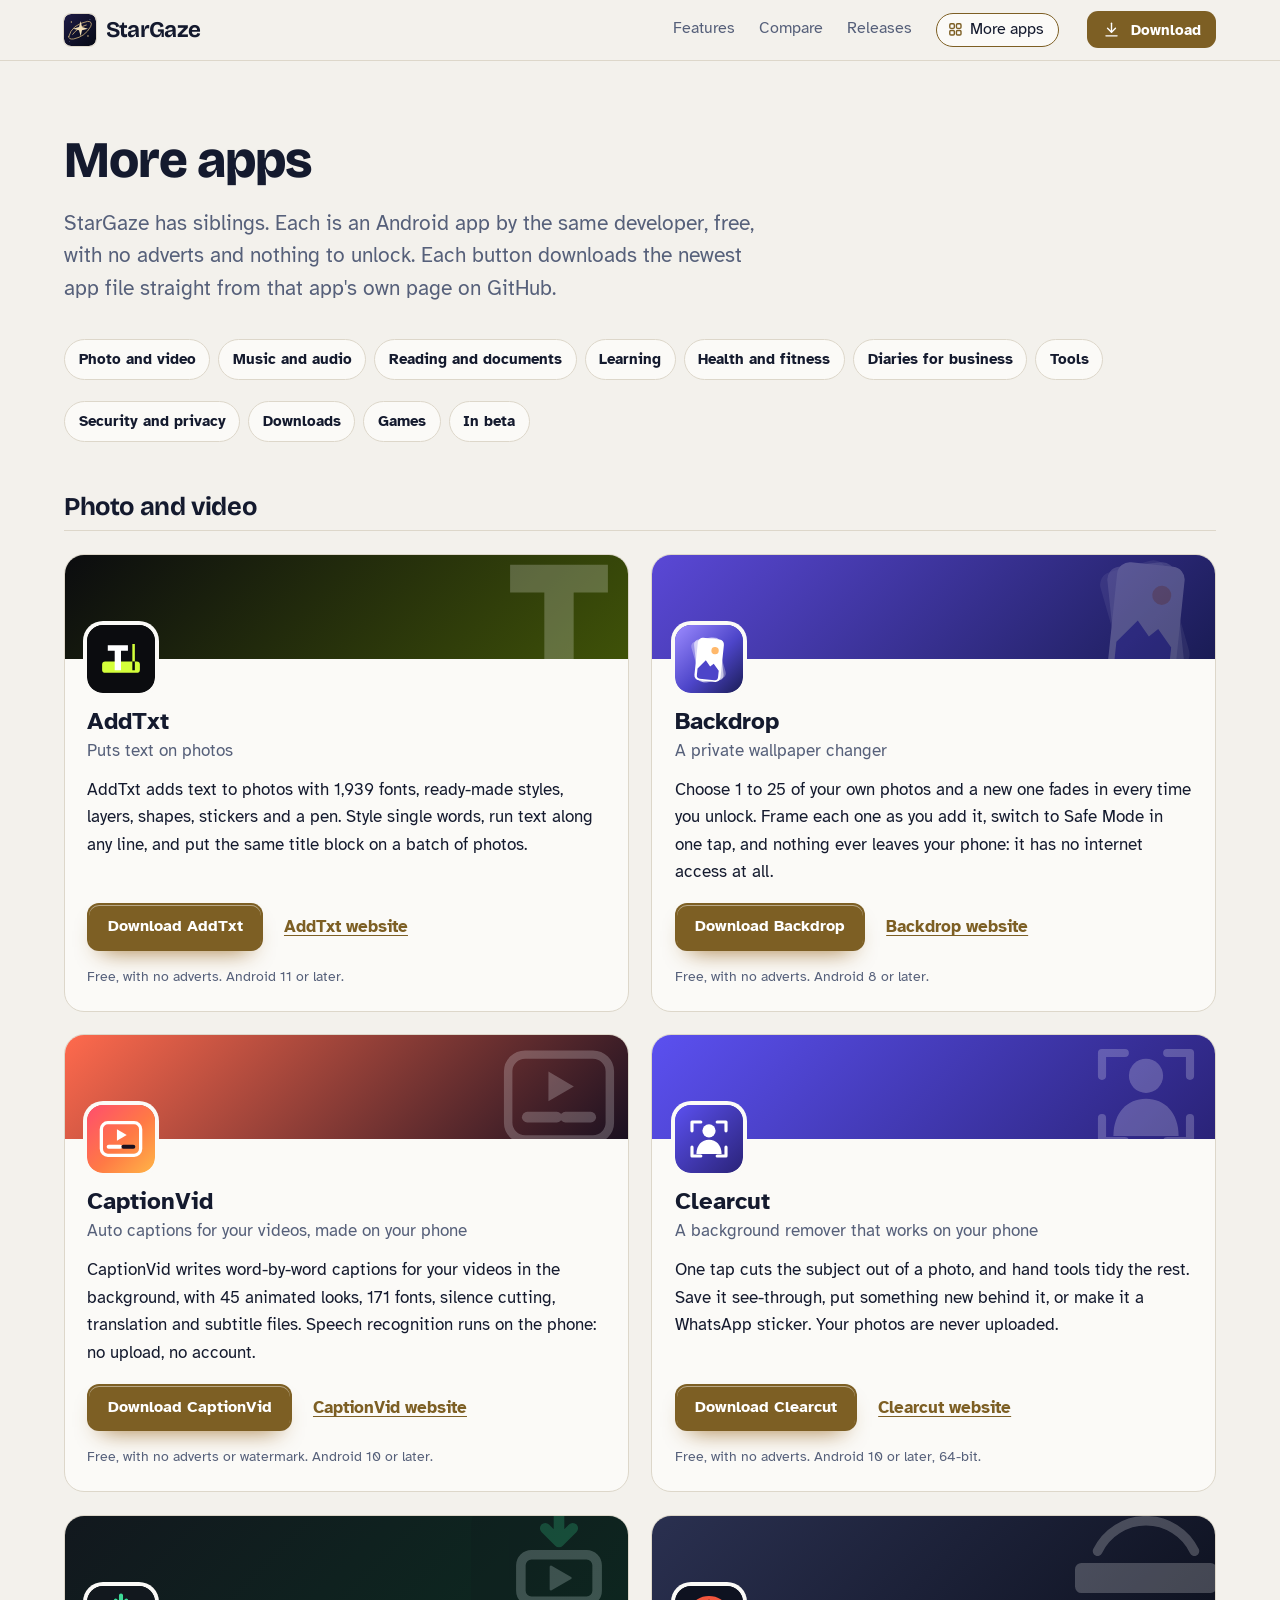
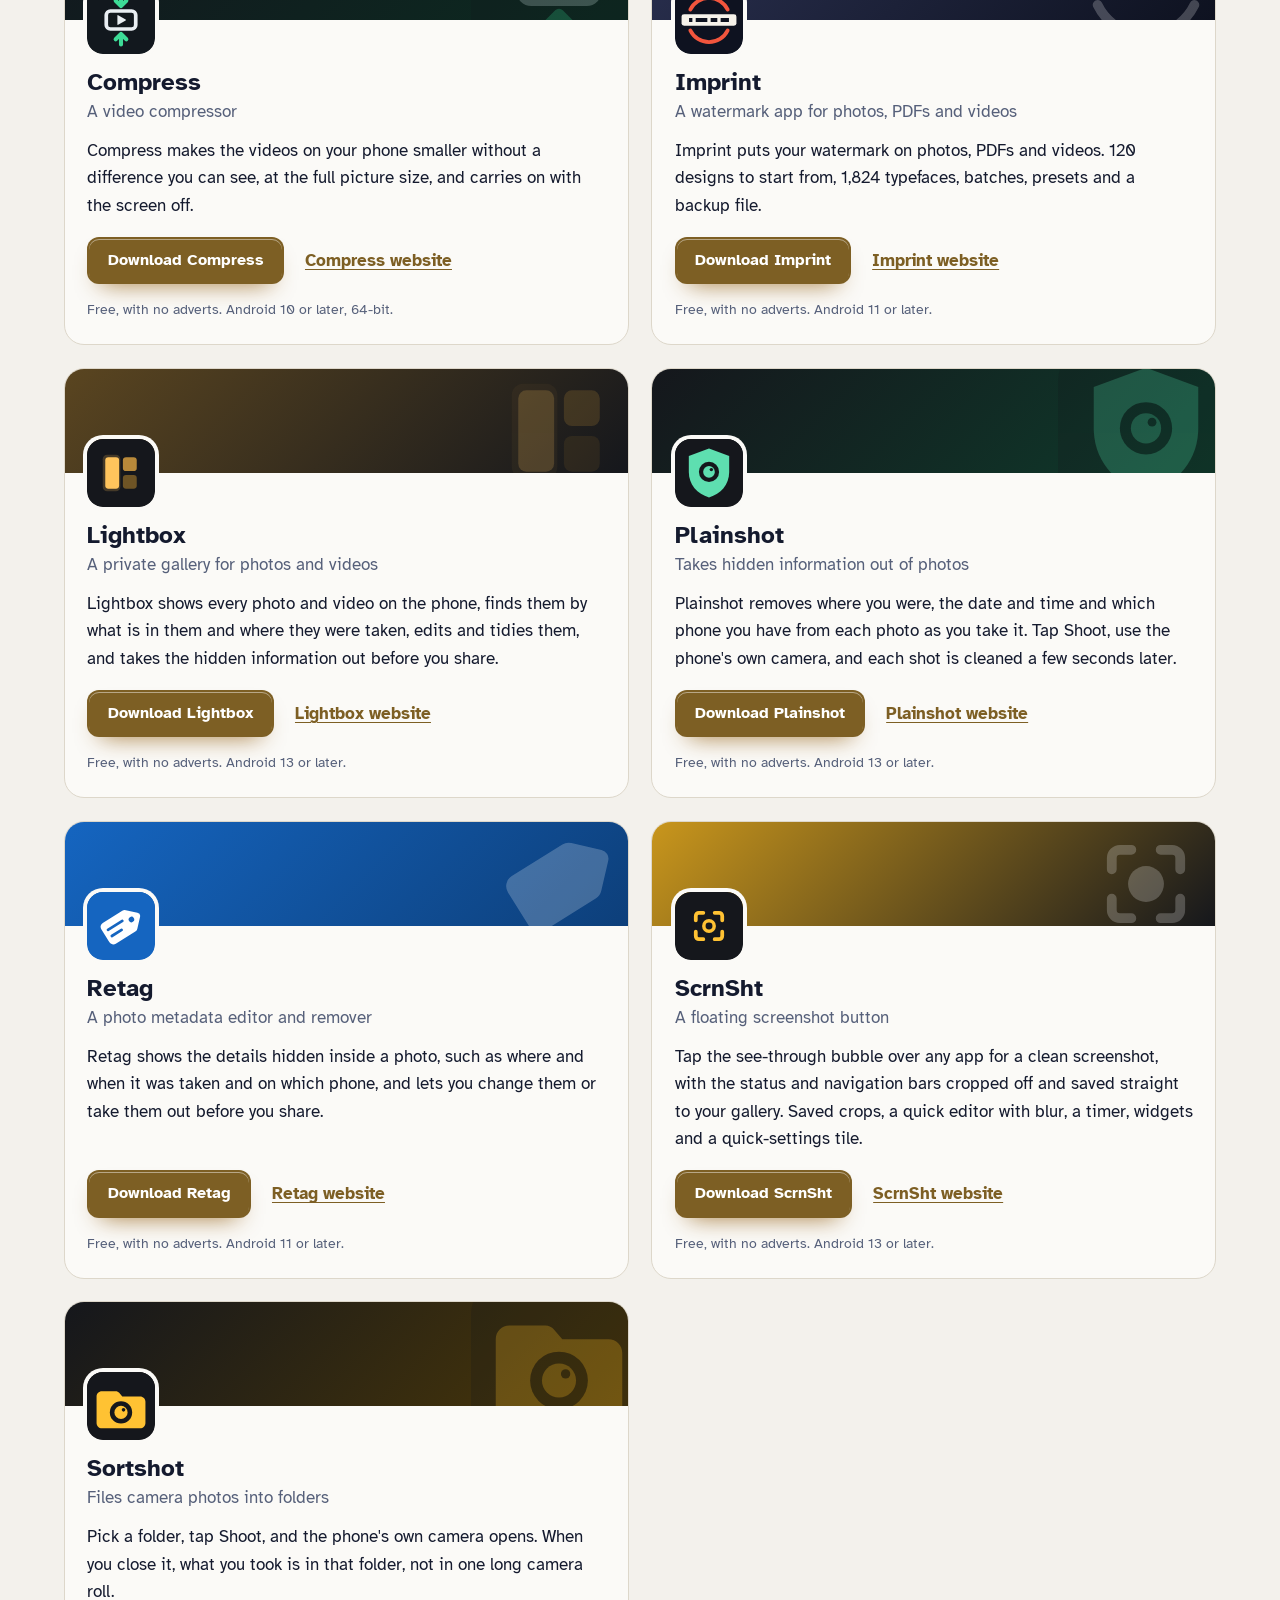
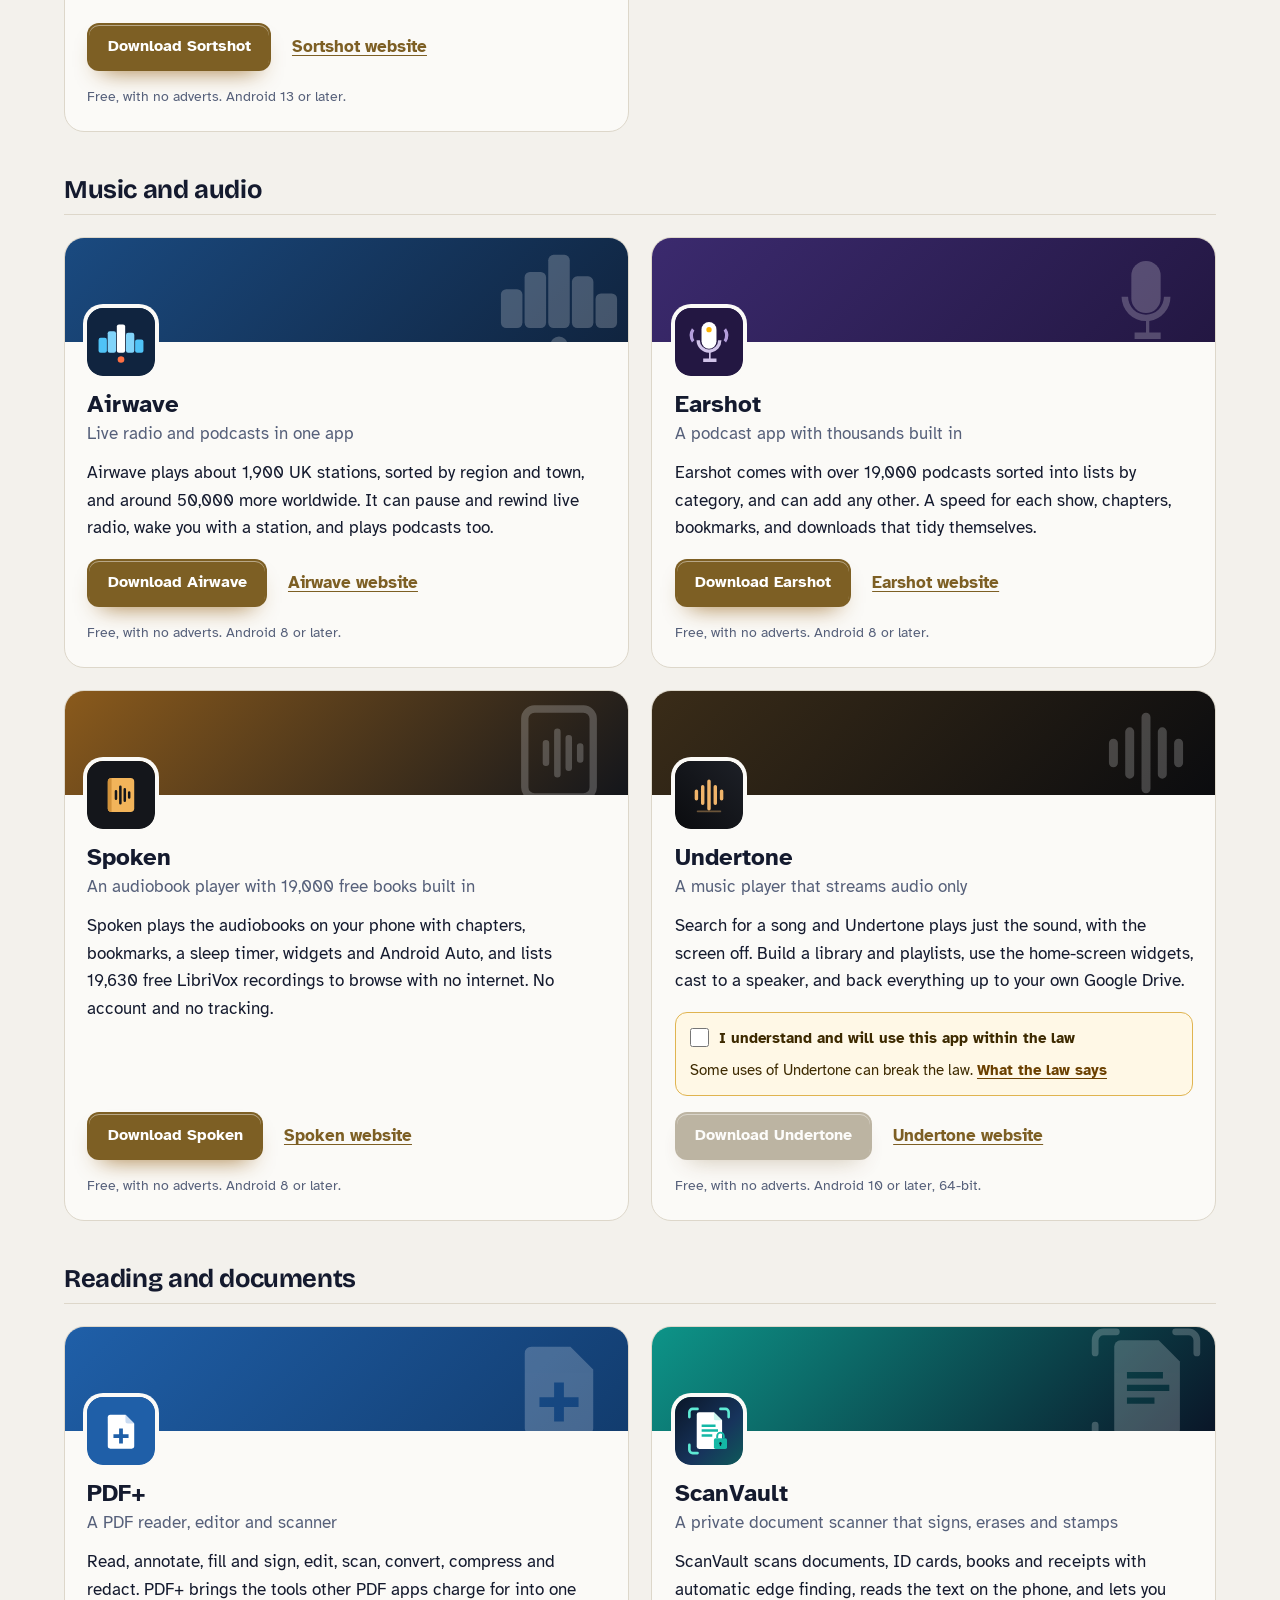
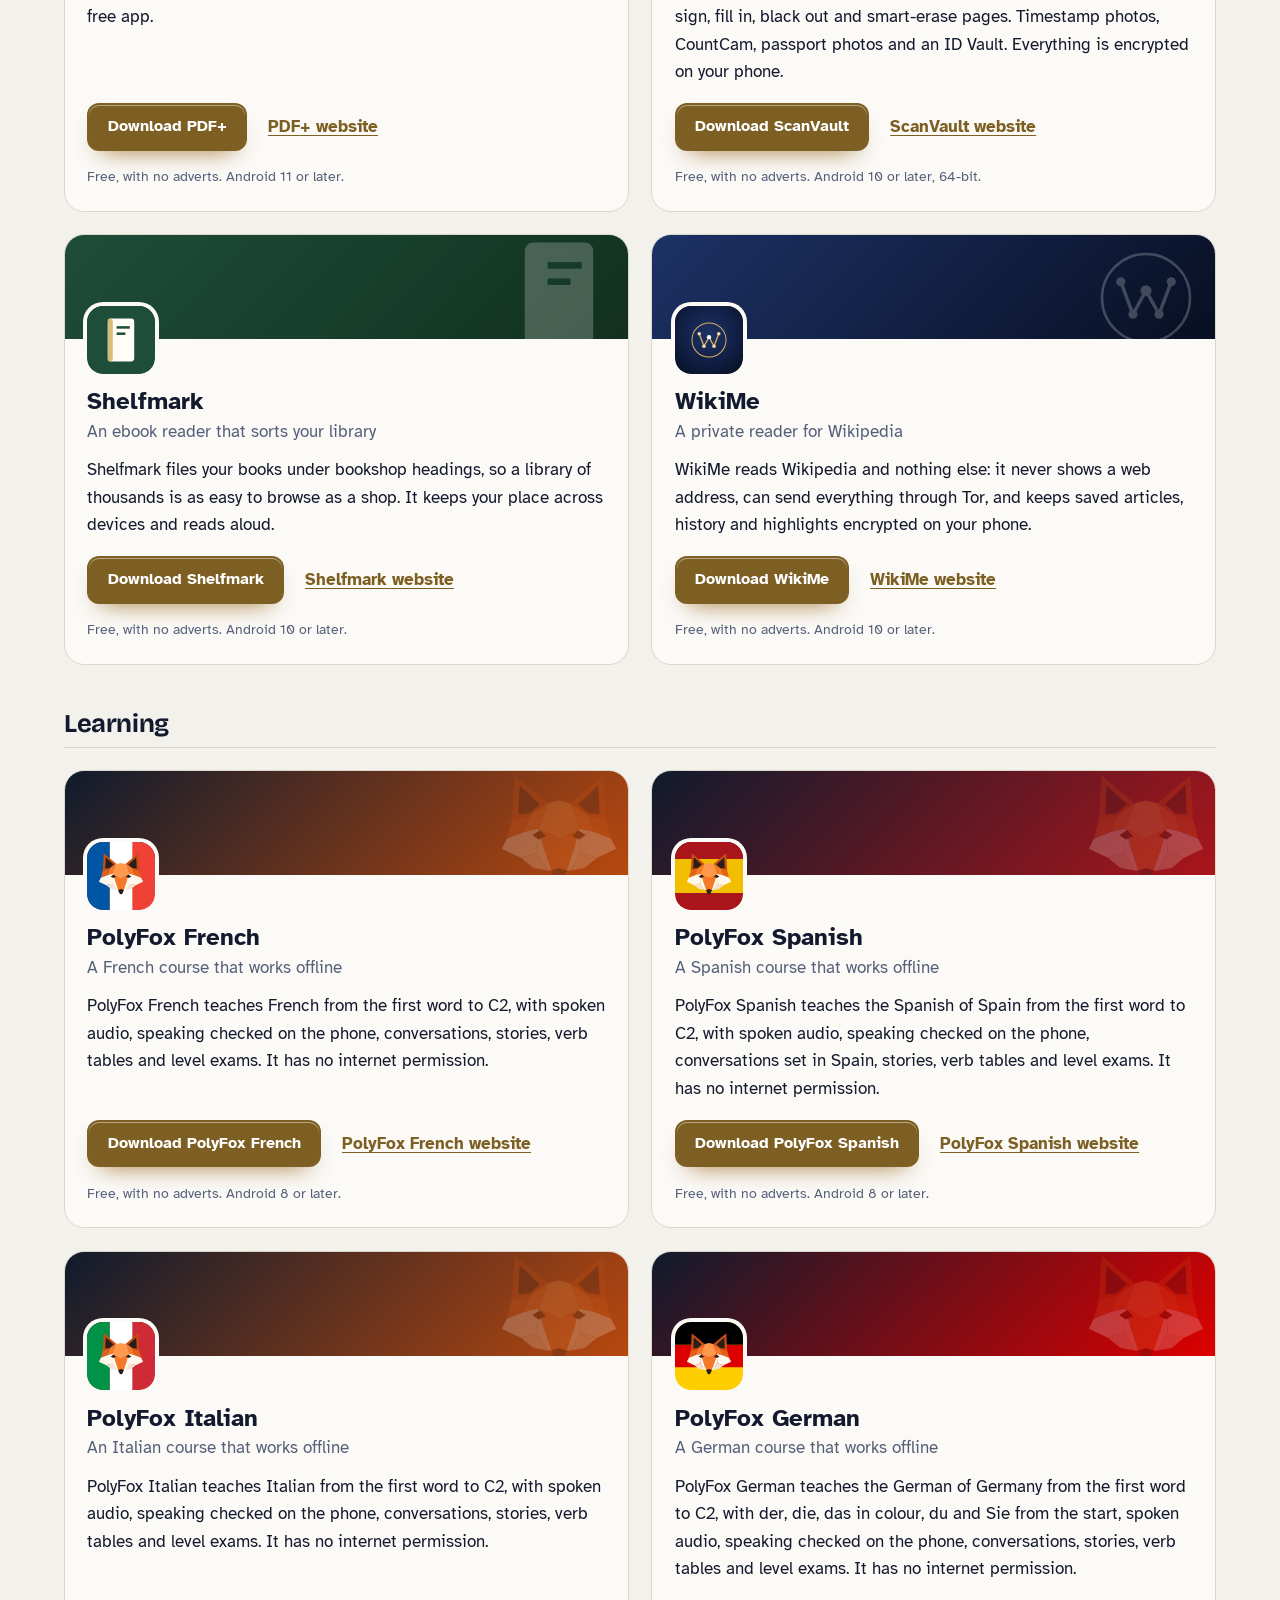
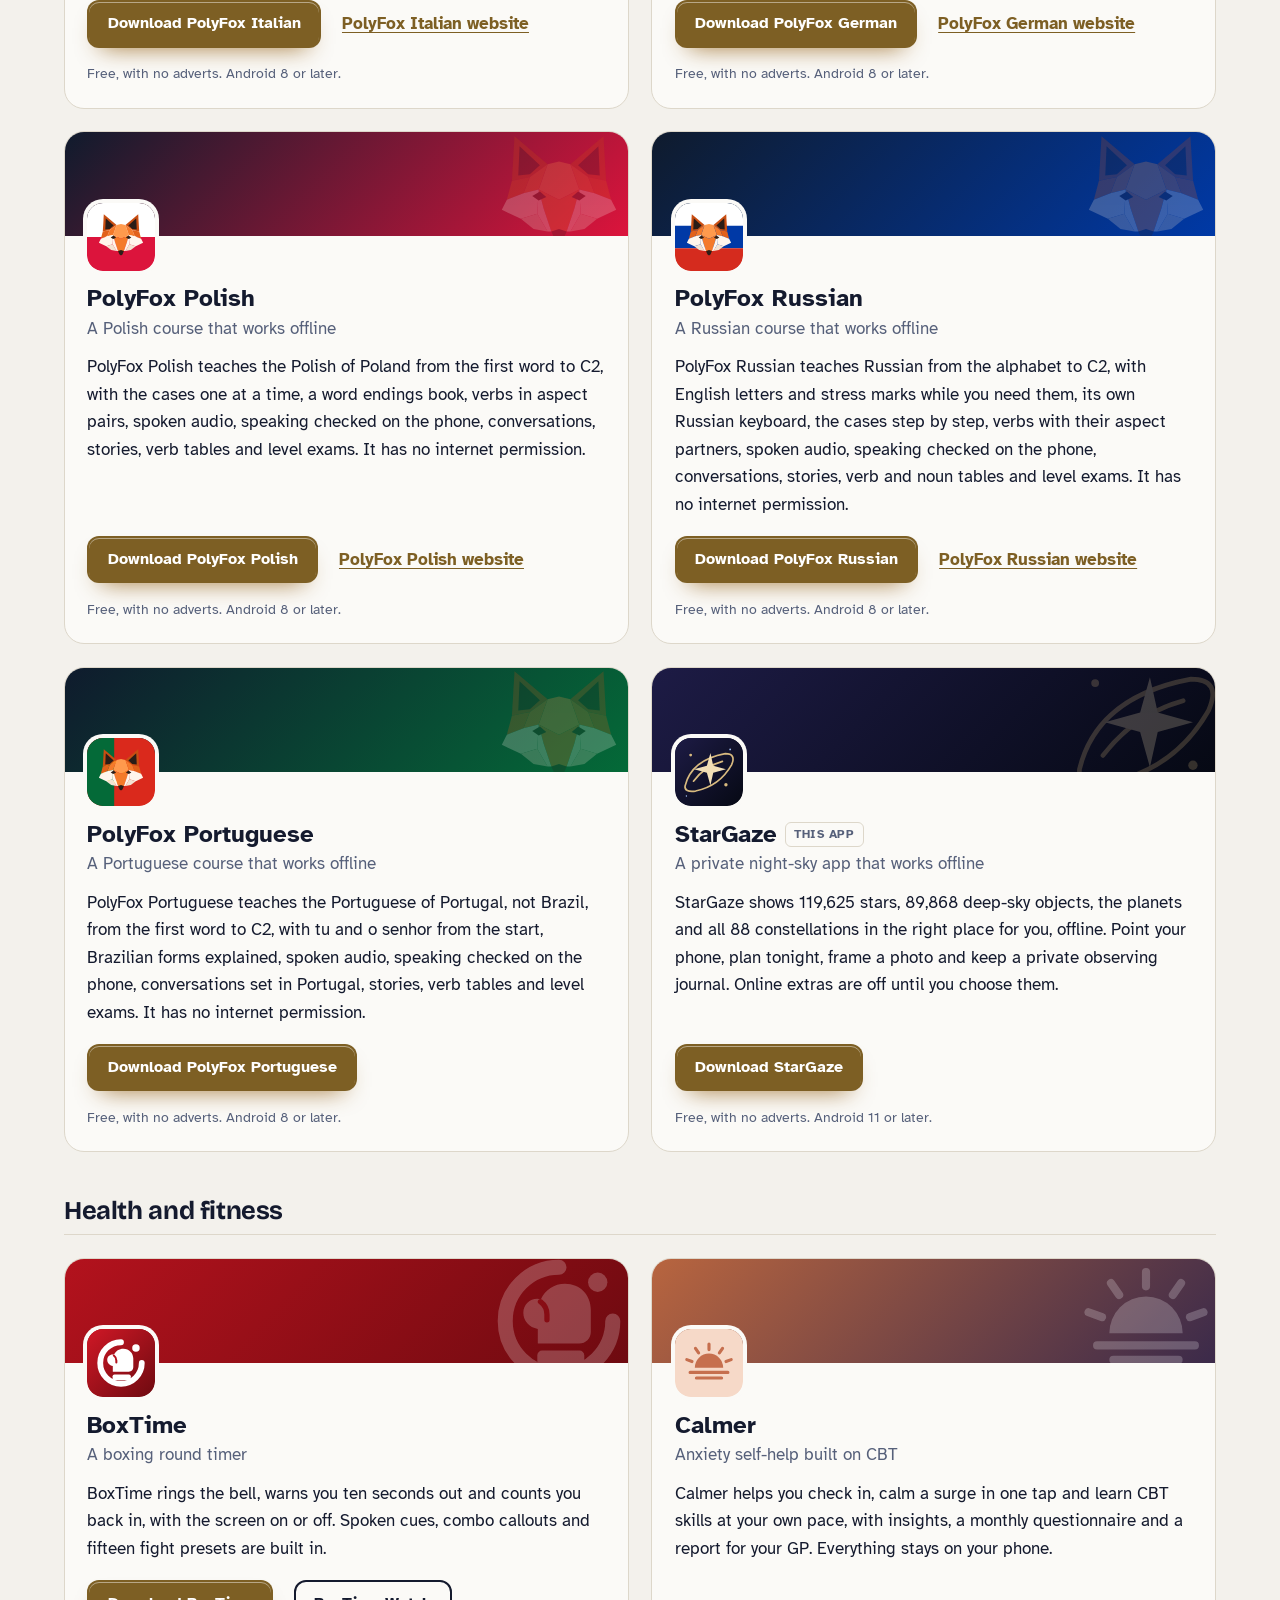
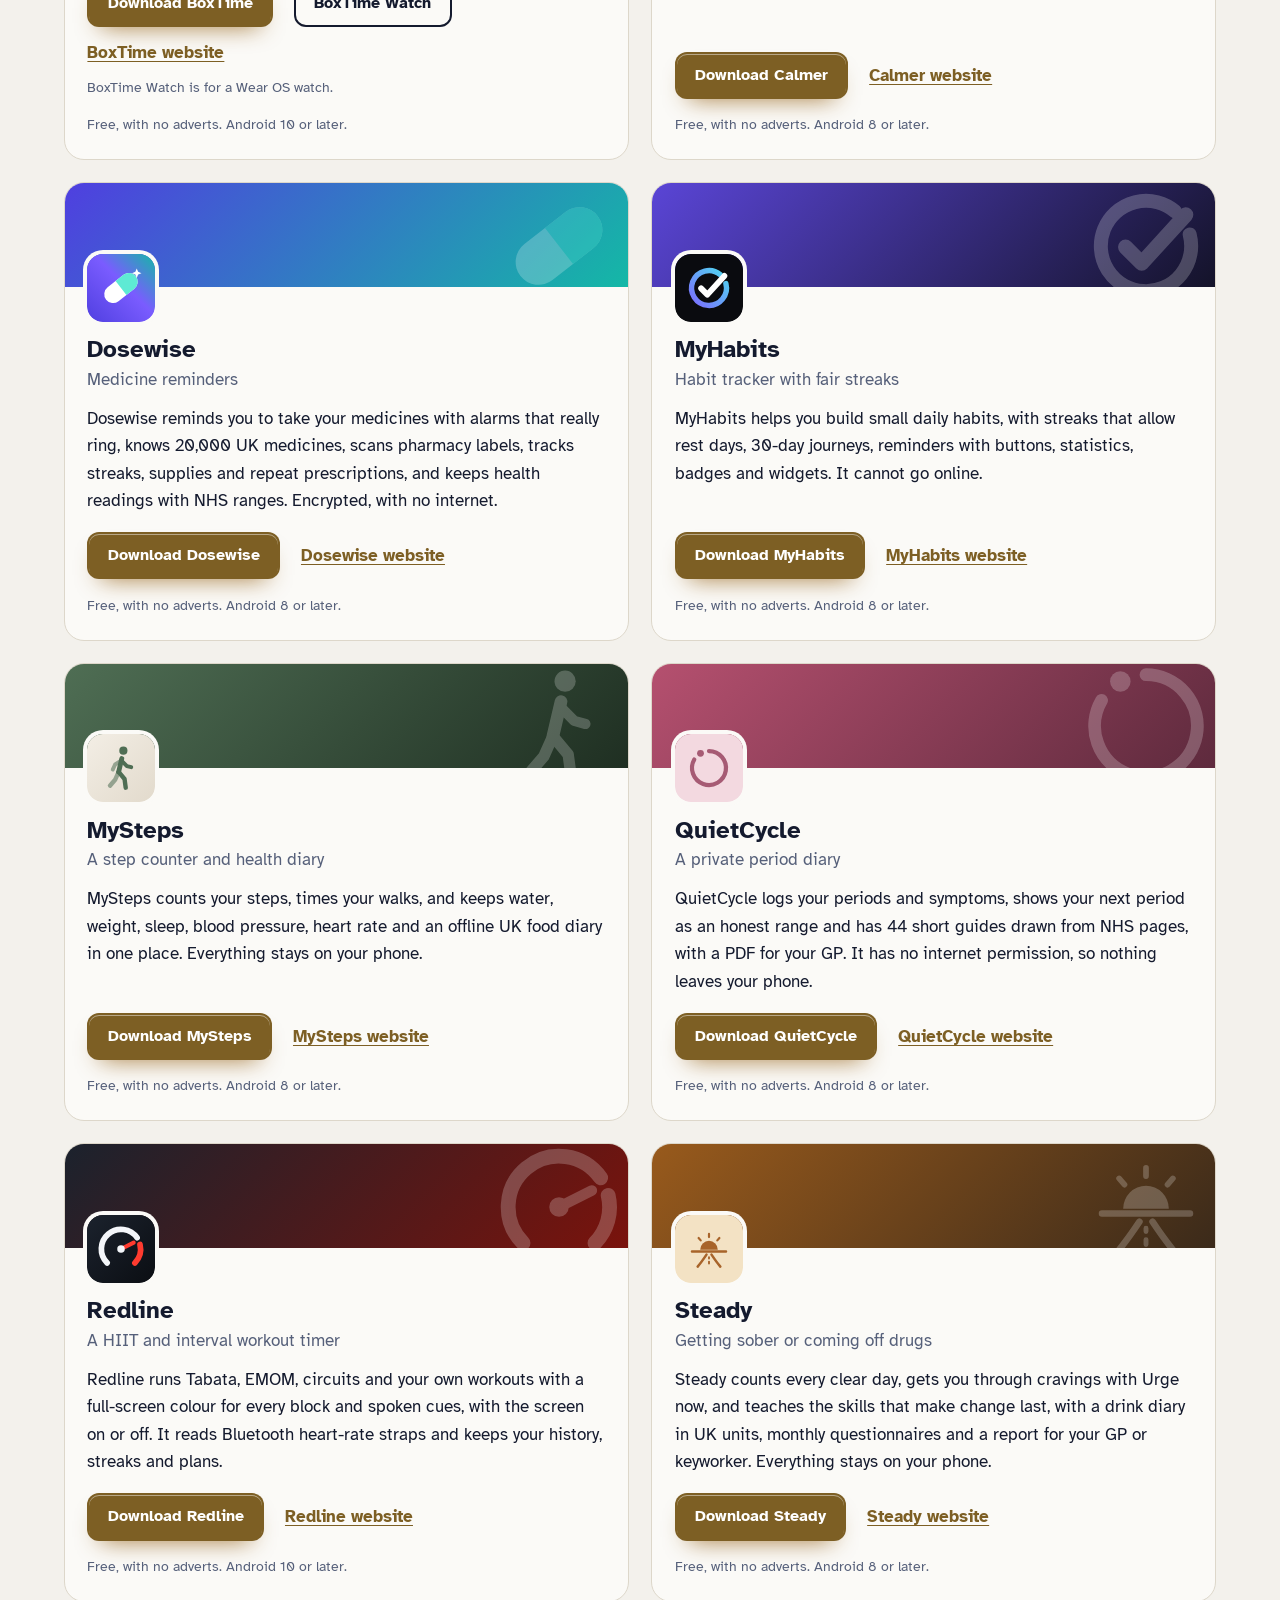
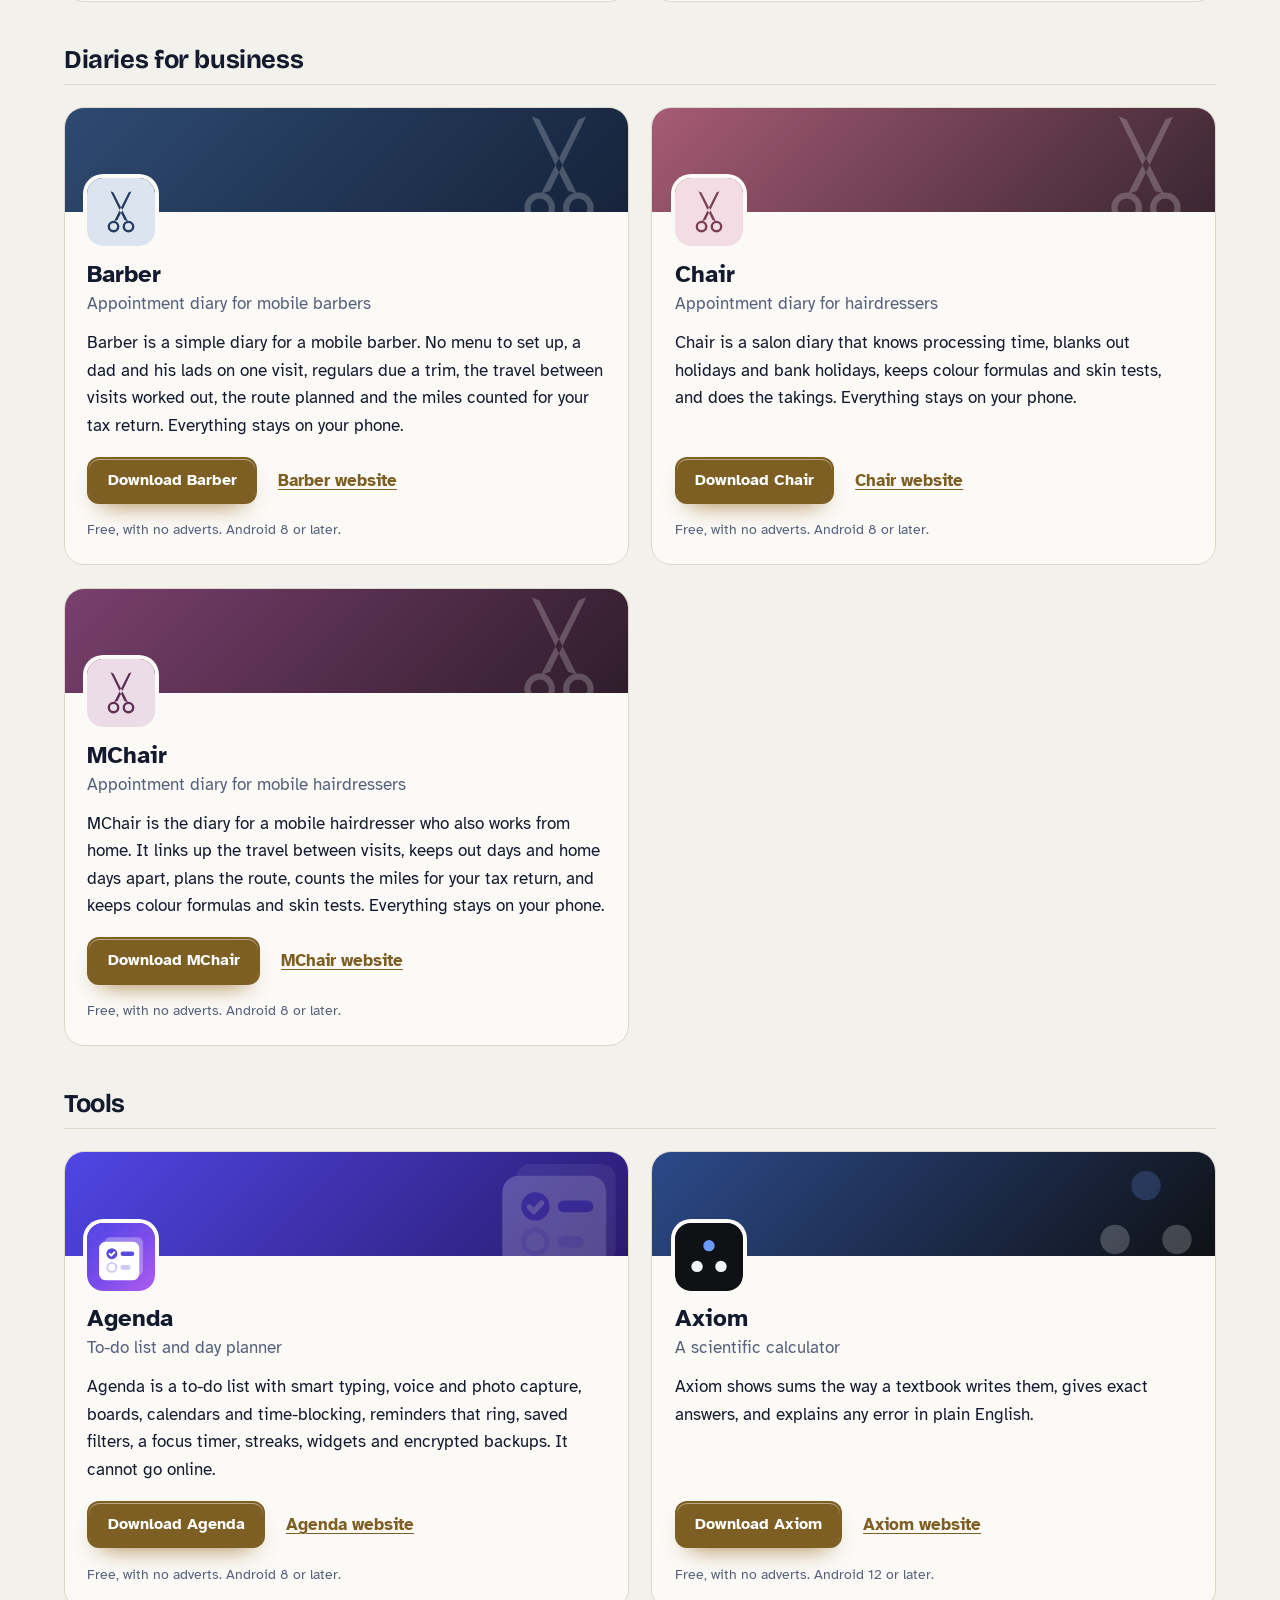
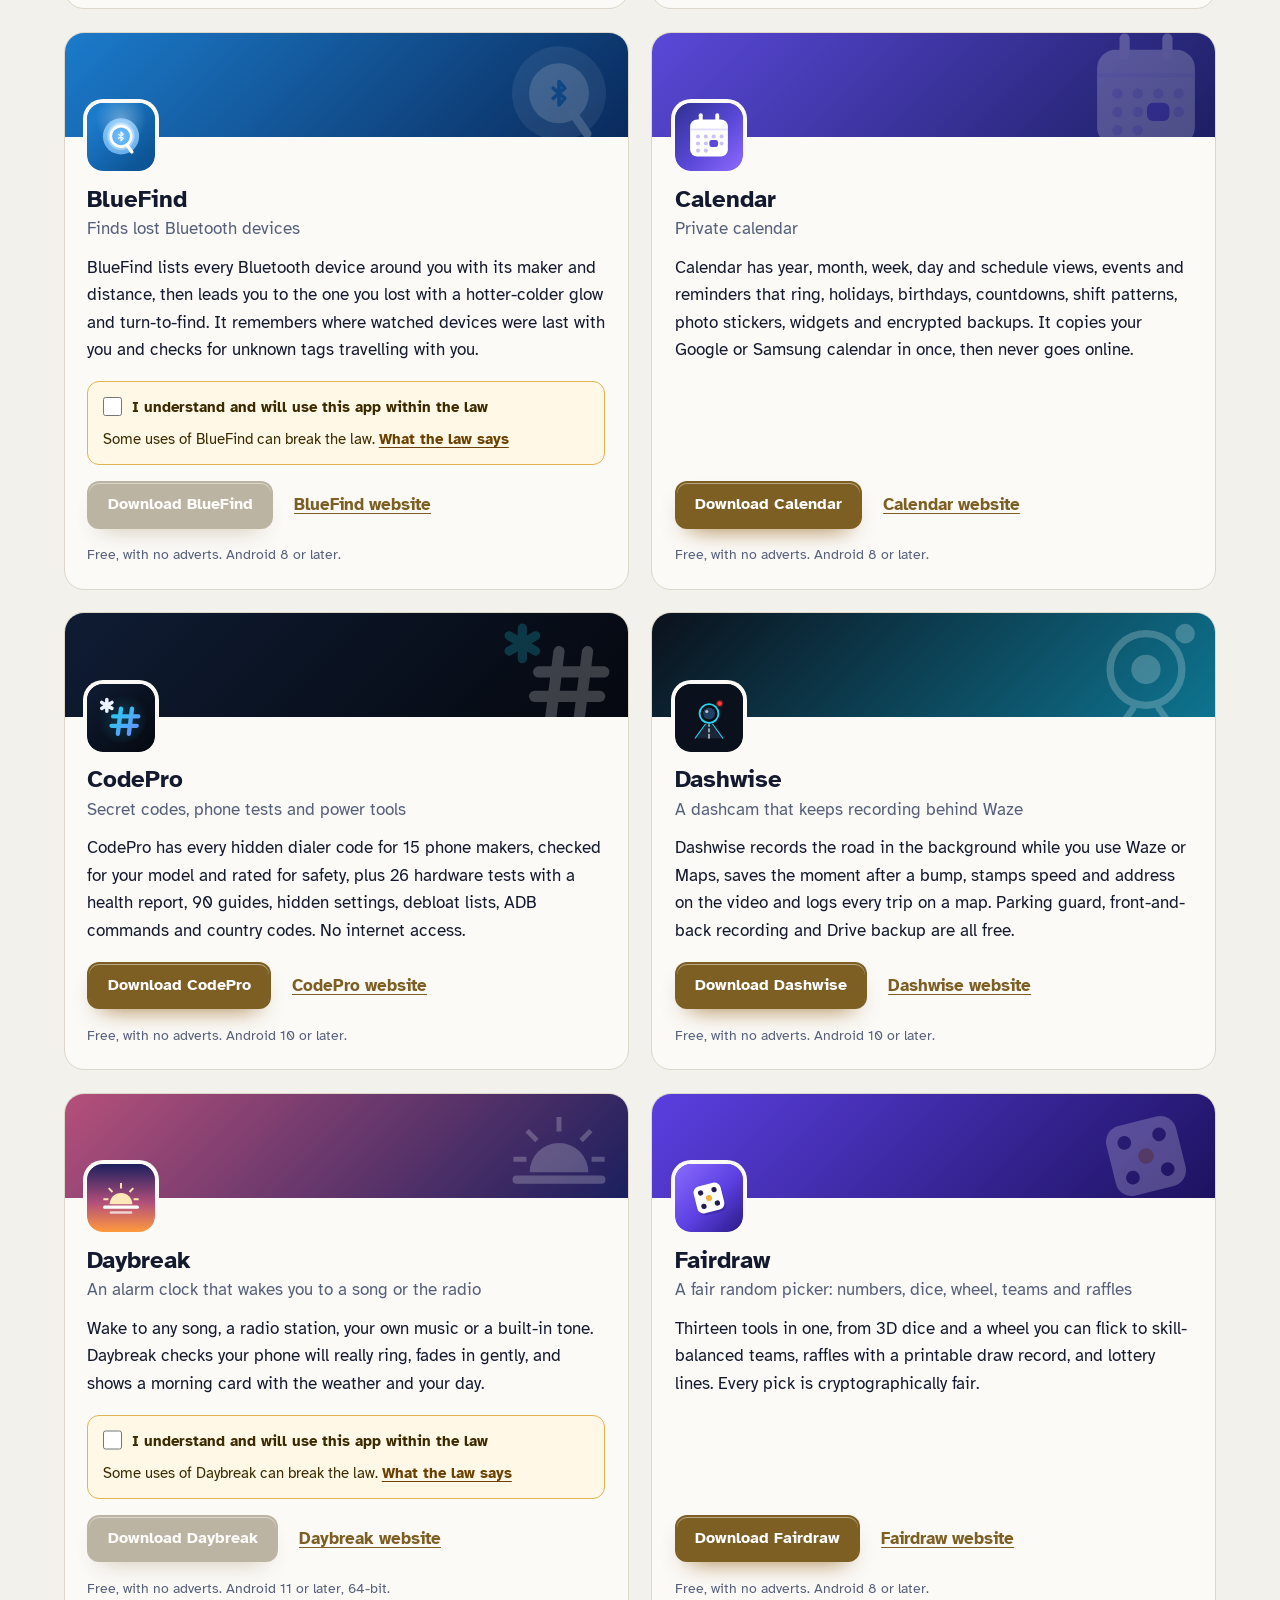
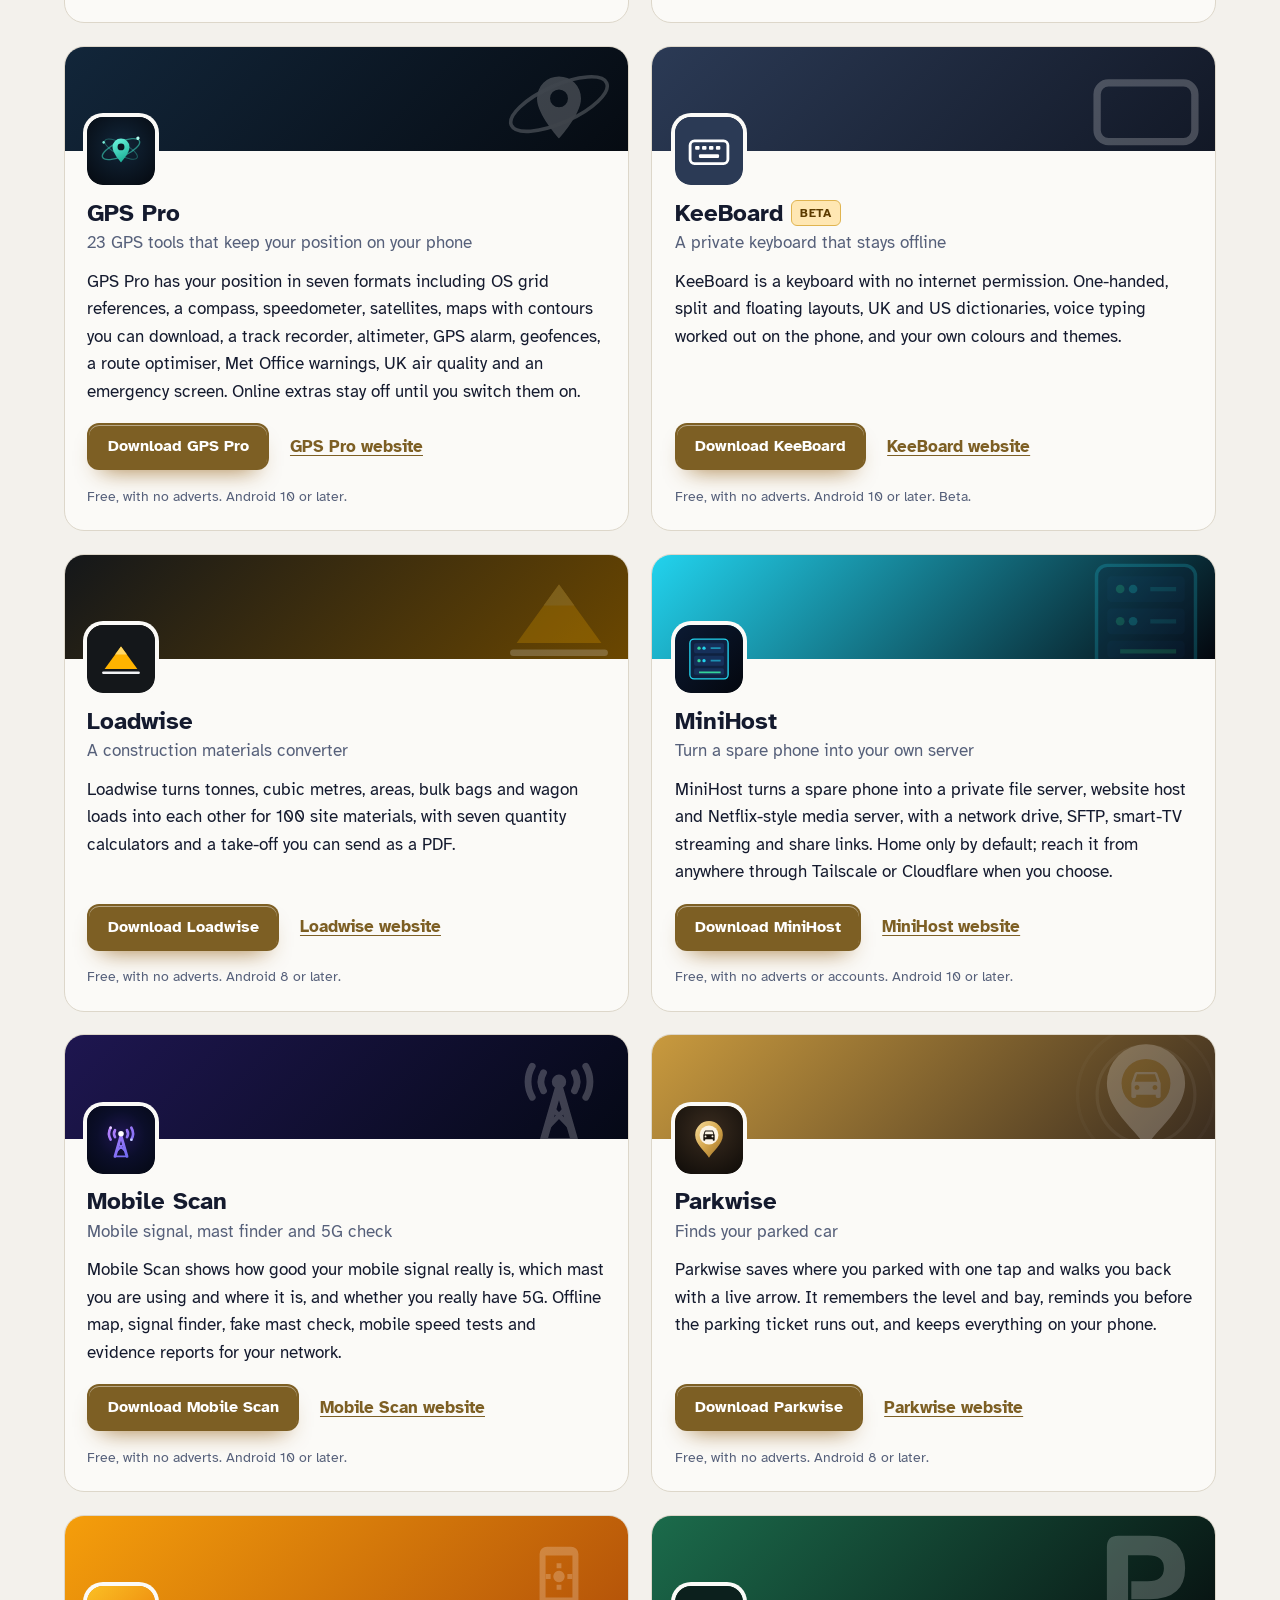
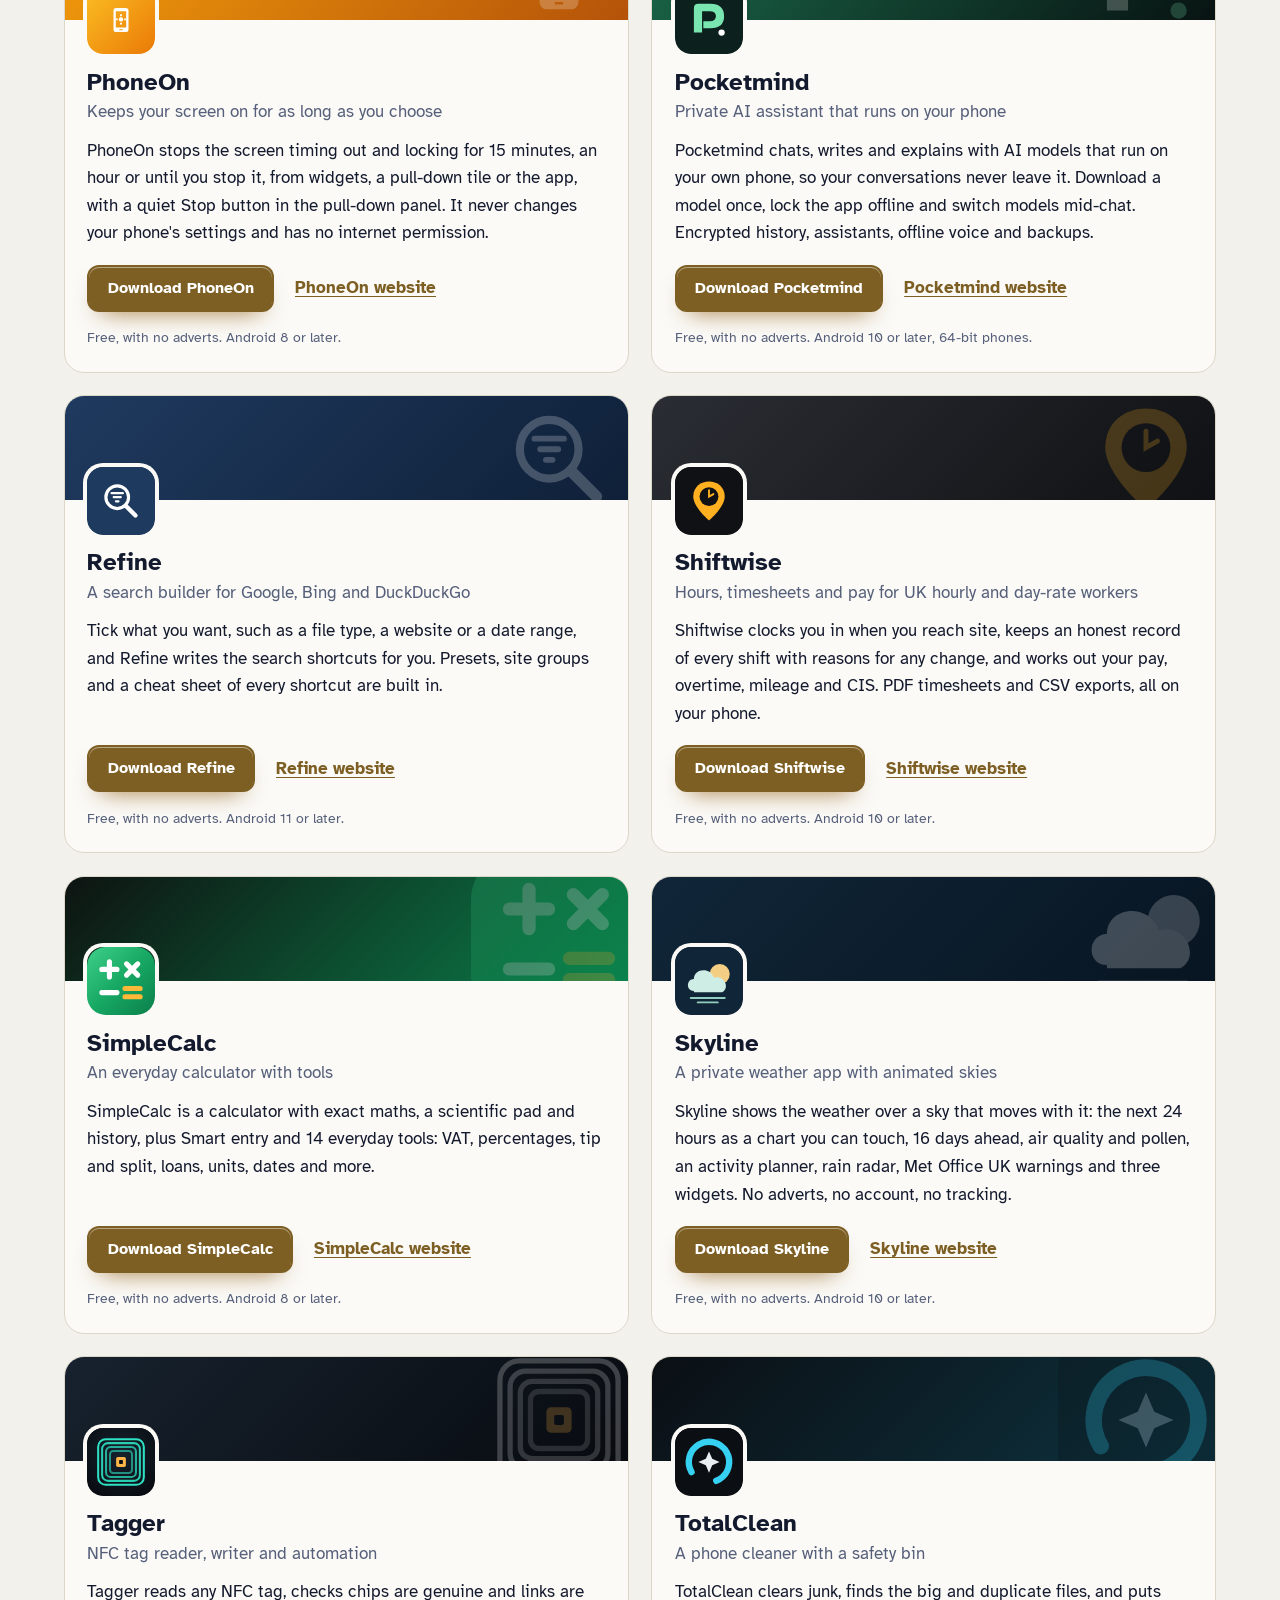
==== more-apps.html @ 4a8e694c "More apps: add MegaGen" ====
<!DOCTYPE html>
<html lang="en-GB">
<head>
<meta charset="utf-8">
<meta name="viewport" content="width=device-width, initial-scale=1">
<title>More free Android apps from the maker of StarGaze</title>
<meta name="description" content="All 92 free Android apps from the maker of StarGaze, in one list by category, each with its download and a link to its website.">
<meta name="author" content="Jonathan Jackson">
<link rel="canonical" href="https://customgpter.github.io/stargaze/more-apps.html">
<meta name="theme-color" content="#f3f1ec" media="(prefers-color-scheme: light)">
<meta name="theme-color" content="#070b17" media="(prefers-color-scheme: dark)">
<meta property="og:type" content="website">
<meta property="og:site_name" content="StarGaze">
<meta property="og:title" content="More free Android apps from the maker of StarGaze">
<meta property="og:description" content="All 92 free Android apps from the maker of StarGaze, in one list by category, each with its download and a link to its website.">
<meta property="og:url" content="https://customgpter.github.io/stargaze/more-apps.html">
<meta property="og:image" content="https://customgpter.github.io/stargaze/assets/og.png">
<meta property="og:image:width" content="1200">
<meta property="og:image:height" content="630">
<meta property="og:image:alt" content="StarGaze&#x27;s sky: Orion, Taurus and Auriga with constellation lines and names">
<meta property="og:locale" content="en_GB">
<meta name="twitter:card" content="summary_large_image">
<link rel="icon" href="./assets/favicon.svg" type="image/svg+xml">
<link rel="apple-touch-icon" href="./assets/apple-touch-icon.png">
<link rel="preload" href="./assets/fonts/bricolage-grotesque-latin.woff2" as="font" type="font/woff2" crossorigin>
<link rel="preload" href="./assets/fonts/atkinson-hyperlegible-latin-400-normal.woff2" as="font" type="font/woff2" crossorigin>
<link rel="stylesheet" href="./assets/site.css?v=1">
<link rel="stylesheet" href="./assets/house.css?v=1">
<script type="application/ld+json">{"@context":"https://schema.org","@type":"ItemList","name":"Apps from the maker of StarGaze","url":"https://customgpter.github.io/stargaze/more-apps.html","itemListElement":[{"@type":"ListItem","position":1,"name":"AddTxt","url":"https://customgpter.github.io/addtxt/"},{"@type":"ListItem","position":2,"name":"Backdrop","url":"https://customgpter.github.io/backdrop/"},{"@type":"ListItem","position":3,"name":"CaptionVid","url":"https://customgpter.github.io/captionvid/"},{"@type":"ListItem","position":4,"name":"Clearcut","url":"https://customgpter.github.io/clearcut/"},{"@type":"ListItem","position":5,"name":"Compress","url":"https://customgpter.github.io/compress/"},{"@type":"ListItem","position":6,"name":"Imprint","url":"https://customgpter.github.io/imprint/"},{"@type":"ListItem","position":7,"name":"Lightbox","url":"https://customgpter.github.io/lightbox/"},{"@type":"ListItem","position":8,"name":"Plainshot","url":"https://customgpter.github.io/plainshot/"},{"@type":"ListItem","position":9,"name":"Retag","url":"https://customgpter.github.io/retag/"},{"@type":"ListItem","position":10,"name":"ScrnSht","url":"https://customgpter.github.io/scrnsht/"},{"@type":"ListItem","position":11,"name":"Sortshot","url":"https://customgpter.github.io/sortshot/"},{"@type":"ListItem","position":12,"name":"Airwave","url":"https://customgpter.github.io/airwave/"},{"@type":"ListItem","position":13,"name":"Earshot","url":"https://customgpter.github.io/earshot/"},{"@type":"ListItem","position":14,"name":"Spoken","url":"https://customgpter.github.io/spoken/"},{"@type":"ListItem","position":15,"name":"Undertone","url":"https://customgpter.github.io/undertone/"},{"@type":"ListItem","position":16,"name":"PDF+","url":"https://customgpter.github.io/pdfplus/"},{"@type":"ListItem","position":17,"name":"ScanVault","url":"https://customgpter.github.io/scanvault/"},{"@type":"ListItem","position":18,"name":"Shelfmark","url":"https://customgpter.github.io/shelfmark/"},{"@type":"ListItem","position":19,"name":"WikiMe","url":"https://customgpter.github.io/wikime/"},{"@type":"ListItem","position":20,"name":"PolyFox French","url":"https://customgpter.github.io/polyfox/"},{"@type":"ListItem","position":21,"name":"StarGaze","url":"https://customgpter.github.io/stargaze/"},{"@type":"ListItem","position":22,"name":"BoxTime","url":"https://customgpter.github.io/boxtime/"},{"@type":"ListItem","position":23,"name":"Calmer","url":"https://customgpter.github.io/calmer/"},{"@type":"ListItem","position":24,"name":"Dosewise","url":"https://customgpter.github.io/dosewise/"},{"@type":"ListItem","position":25,"name":"MyHabits","url":"https://customgpter.github.io/myhabits/"},{"@type":"ListItem","position":26,"name":"MySteps","url":"https://customgpter.github.io/mysteps/"},{"@type":"ListItem","position":27,"name":"QuietCycle","url":"https://customgpter.github.io/quietcycle/"},{"@type":"ListItem","position":28,"name":"Redline","url":"https://customgpter.github.io/redline/"},{"@type":"ListItem","position":29,"name":"Steady","url":"https://customgpter.github.io/steady/"},{"@type":"ListItem","position":30,"name":"Barber","url":"https://customgpter.github.io/barber/"},{"@type":"ListItem","position":31,"name":"Chair","url":"https://customgpter.github.io/chair/"},{"@type":"ListItem","position":32,"name":"MChair","url":"https://customgpter.github.io/mchair/"},{"@type":"ListItem","position":33,"name":"Agenda","url":"https://customgpter.github.io/agenda/"},{"@type":"ListItem","position":34,"name":"Axiom","url":"https://customgpter.github.io/axiom/"},{"@type":"ListItem","position":35,"name":"BlueFind","url":"https://customgpter.github.io/bluefind/"},{"@type":"ListItem","position":36,"name":"Calendar","url":"https://customgpter.github.io/calendar/"},{"@type":"ListItem","position":37,"name":"CodePro","url":"https://customgpter.github.io/codepro/"},{"@type":"ListItem","position":38,"name":"Dashwise","url":"https://customgpter.github.io/dashwise/"},{"@type":"ListItem","position":39,"name":"Daybreak","url":"https://customgpter.github.io/daybreak/"},{"@type":"ListItem","position":40,"name":"Fairdraw","url":"https://customgpter.github.io/fairdraw/"},{"@type":"ListItem","position":41,"name":"GPS Pro","url":"https://customgpter.github.io/gpspro/"},{"@type":"ListItem","position":42,"name":"KeeBoard","url":"https://customgpter.github.io/keeboard/"},{"@type":"ListItem","position":43,"name":"Loadwise","url":"https://customgpter.github.io/loadwise/"},{"@type":"ListItem","position":44,"name":"MiniHost","url":"https://customgpter.github.io/minihost/"},{"@type":"ListItem","position":45,"name":"Mobile Scan","url":"https://customgpter.github.io/mobilescan/"},{"@type":"ListItem","position":46,"name":"Parkwise","url":"https://customgpter.github.io/parkwise/"},{"@type":"ListItem","position":47,"name":"Pocketmind","url":"https://customgpter.github.io/pocketmind/"},{"@type":"ListItem","position":48,"name":"Refine","url":"https://customgpter.github.io/refine/"},{"@type":"ListItem","position":49,"name":"Shiftwise","url":"https://customgpter.github.io/shiftwise/"},{"@type":"ListItem","position":50,"name":"SimpleCalc","url":"https://customgpter.github.io/simplecalc/"},{"@type":"ListItem","position":51,"name":"Skyline","url":"https://customgpter.github.io/skyline/"},{"@type":"ListItem","position":52,"name":"Tagger","url":"https://customgpter.github.io/tagger/"},{"@type":"ListItem","position":53,"name":"TotalClean","url":"https://customgpter.github.io/totalclean/"},{"@type":"ListItem","position":54,"name":"TVLink","url":"https://customgpter.github.io/tvlink/"},{"@type":"ListItem","position":55,"name":"Unbox","url":"https://customgpter.github.io/unbox/"},{"@type":"ListItem","position":56,"name":"WhatsKeep","url":"https://customgpter.github.io/whatskeep/"},{"@type":"ListItem","position":57,"name":"WiFi Scan","url":"https://customgpter.github.io/wifiscan/"},{"@type":"ListItem","position":58,"name":"Auditly","url":"https://customgpter.github.io/auditly/"},{"@type":"ListItem","position":59,"name":"Backchannel","url":"https://customgpter.github.io/backchannel/"},{"@type":"ListItem","position":60,"name":"ENotes","url":"https://customgpter.github.io/enotes/"},{"@type":"ListItem","position":61,"name":"FindMe","url":"https://customgpter.github.io/findme/"},{"@type":"ListItem","position":62,"name":"iLock","url":"https://customgpter.github.io/ilock/"},{"@type":"ListItem","position":63,"name":"ImSafe","url":"https://customgpter.github.io/imsafe/"},{"@type":"ListItem","position":64,"name":"IShred","url":"https://customgpter.github.io/ishred/"},{"@type":"ListItem","position":65,"name":"LockBox","url":"https://customgpter.github.io/lockbox/"},{"@type":"ListItem","position":66,"name":"PassVault","url":"https://customgpter.github.io/passvault/"},{"@type":"ListItem","position":67,"name":"SpyFind","url":"https://customgpter.github.io/spyfind/"},{"@type":"ListItem","position":68,"name":"TextWipe","url":"https://customgpter.github.io/textwipe/"},{"@type":"ListItem","position":69,"name":"Tracewire","url":"https://customgpter.github.io/tracewire/"},{"@type":"ListItem","position":70,"name":"Vigil","url":"https://customgpter.github.io/vigil/"},{"@type":"ListItem","position":71,"name":"Grab","url":"https://customgpter.github.io/grab/"},{"@type":"ListItem","position":72,"name":"Swarm","url":"https://customgpter.github.io/swarm/"},{"@type":"ListItem","position":73,"name":"Plane Games","url":"https://customgpter.github.io/plane-games/"},{"@type":"ListItem","position":74,"name":"Ninefold","url":"https://customgpter.github.io/ninefold/"},{"@type":"ListItem","position":75,"name":"Cubewise","url":"https://customgpter.github.io/cubewise/"},{"@type":"ListItem","position":76,"name":"Tilewise","url":"https://customgpter.github.io/tilewise/"},{"@type":"ListItem","position":77,"name":"Letterwise","url":"https://customgpter.github.io/letterwise/"},{"@type":"ListItem","position":78,"name":"Kingside","url":"https://customgpter.github.io/kingside/"},{"@type":"ListItem","position":79,"name":"Deckhand","url":"https://customgpter.github.io/deckhand/"},{"@type":"ListItem","position":80,"name":"SNESForge","url":"https://customgpter.github.io/snesforge/"},{"@type":"ListItem","position":81,"name":"Fame Boy","url":"https://customgpter.github.io/fameboy/"},{"@type":"ListItem","position":82,"name":"PSPPro","url":"https://customgpter.github.io/psppro/"},{"@type":"ListItem","position":83,"name":"MegaGen","url":"https://customgpter.github.io/megagen/"},{"@type":"ListItem","position":84,"name":"QVR","url":"https://customgpter.github.io/qvr/"},{"@type":"ListItem","position":85,"name":"QVR Watch","url":"https://customgpter.github.io/qvr-watch/"},{"@type":"ListItem","position":86,"name":"QVRLite","url":"https://customgpter.github.io/qvrlite/"},{"@type":"ListItem","position":87,"name":"Onionz","url":"https://customgpter.github.io/onionz/"},{"@type":"ListItem","position":88,"name":"OnionzWeb","url":"https://customgpter.github.io/onionzweb/"},{"@type":"ListItem","position":89,"name":"PolyFox German","url":"https://customgpter.github.io/polyfox-german/"},{"@type":"ListItem","position":90,"name":"PolyFox Polish","url":"https://customgpter.github.io/polyfox-polish/"},{"@type":"ListItem","position":91,"name":"PolyFox Russian","url":"https://customgpter.github.io/polyfox-russian/"}]}</script>
<link rel="stylesheet" href="./assets/apps-list.css?v=1">
<script src="./assets/apps-list.js?v=1" defer></script>
</head>
<body>
<a class="skip" href="#main">Skip to content</a>
<header class="masthead">
<div class="wrap">
<a class="brand" href="./" aria-label="StarGaze home"><svg viewBox="0 0 108 108" aria-hidden="true"><defs><linearGradient id="sgbg" x1="0" y1="0" x2="1" y2="1"><stop offset="0" stop-color="#1d1b45"/><stop offset="1" stop-color="#060914"/></linearGradient></defs><rect width="108" height="108" rx="24" fill="url(#sgbg)"/><g transform="translate(54 54) scale(1.12) translate(-54 -54)"><path d="M20 74Q29 37 77 28Q93 28 86 44Q69 74 35 81Q19 83 20 74M32 67Q48 46 73 39" stroke="#d8ba7f" stroke-width="2.4" fill="none" stroke-linecap="round"/><path d="m56 27 4 18 18 5-18 5-4 18-5-18-18-5 18-5Z" fill="#f2dfb6"/><circle cx="78" cy="72" r="2.4" fill="#d8ba7f"/><circle cx="28" cy="30" r="2" fill="#d8ba7f"/><circle cx="84" cy="22" r="1.2" fill="#a9c4f9"/><circle cx="22" cy="88" r="1" fill="#a9c4f9"/></g></svg><span>StarGaze</span></a>
<nav aria-label="Main"><ul><li><a href="./#features">Features</a></li><li><a href="./compare.html">Compare</a></li><li><a href="./releases.html">Releases</a></li><li><a class="more-apps" href="./more-apps.html" aria-current="page"><svg class="ico" viewBox="0 0 24 24" aria-hidden="true"><rect x="4" y="4" width="6.5" height="6.5" rx="1.6"/><rect x="13.5" y="4" width="6.5" height="6.5" rx="1.6"/><rect x="4" y="13.5" width="6.5" height="6.5" rx="1.6"/><rect x="13.5" y="13.5" width="6.5" height="6.5" rx="1.6"/></svg>More apps</a></li></ul></nav>
<a class="button small" href="https://github.com/CustomGPTer/stargaze/releases/latest/download/StarGaze.apk"><svg class="ico" viewBox="0 0 24 24" aria-hidden="true"><path d="M12 4v11"/><path d="M7 10.5l5 5 5-5"/><path d="M5 20h14"/></svg>Download</a>
</div>
</header>
<main id="main" class="doc">
<div class="wrap">
<div class="measure">
<h1>More apps</h1>
<p class="lede">StarGaze has siblings. Each is an Android app by the same developer, free, with no adverts and nothing to unlock. Each button downloads the newest app file straight from that app's own page on GitHub.</p>
</div>
<!-- apps:start -->
<nav class="mapps-jump" aria-label="App groups"><ul><li><a href="#apps-photo">Photo and video</a></li><li><a href="#apps-audio">Music and audio</a></li><li><a href="#apps-reading">Reading and documents</a></li><li><a href="#apps-learning">Learning</a></li><li><a href="#apps-health">Health and fitness</a></li><li><a href="#apps-diaries">Diaries for business</a></li><li><a href="#apps-tools">Tools</a></li><li><a href="#apps-security">Security and privacy</a></li><li><a href="#apps-downloads">Downloads</a></li><li><a href="#apps-games">Games</a></li><li><a href="#apps-testing">In beta</a></li></ul></nav>
<div class="mapps-group" role="group" aria-labelledby="apps-photo"><h2 class="mapps-cat" id="apps-photo">Photo and video</h2>
<ul class="mapps"><li class="mapp" style="--b:#0b0c0f;--b2:#3f5208"><div class="mapp-cover" aria-hidden="true"><svg viewBox="0 0 108 108"><path fill="#fff" d="M24 22h60v17H63v49H45V39H24z"/></svg></div><div class="mapp-body"><svg class="mapp-icon" viewBox="0 0 108 108" aria-hidden="true"><rect width="108" height="108" rx="24" fill="#0b0c0f"/><path fill="#d4ff3a" d="M29 58h50a5 5 0 0 1 5 5v8a5 5 0 0 1-5 5H29a5 5 0 0 1-5-5v-8a5 5 0 0 1 5-5z"/><path fill="#fff" d="M33 32h32v9H54v31H44V41H33z"/><path fill="#d4ff3a" d="M72 30h4v28h-4z"/><path fill="#0b0c0f" d="M72 58h4v14h-4z"/></svg><h3>AddTxt</h3><p class="mapp-kind">Puts text on photos</p><p class="mapp-say">AddTxt adds text to photos with 1,939 fonts, ready-made styles, layers, shapes, stickers and a pen. Style single words, run text along any line, and put the same title block on a batch of photos.</p><p class="mapp-go"><a class="button" href="https://github.com/CustomGPTer/addtxt/releases/latest/download/AddTxt.apk">Download AddTxt</a><a class="mapp-site" href="https://customgpter.github.io/addtxt/">AddTxt website</a></p><p class="mapp-needs">Free, with no adverts. Android 11 or later.</p></div></li>
<li class="mapp" style="--b:#5a48d6;--b2:#1a1c55"><div class="mapp-cover" aria-hidden="true"><svg viewBox="0 0 108 108"><g transform="translate(54 58) scale(1.3) translate(-54 -58)"><rect x="38" y="30" width="32" height="52" rx="6" fill="#fff" fill-opacity=".3" transform="rotate(-16 54 58)"/><rect x="38" y="30" width="32" height="52" rx="6" fill="#fff" fill-opacity=".6" transform="rotate(-6 54 58)"/><g transform="rotate(6 54 58)"><rect x="38" y="30" width="32" height="52" rx="6" fill="#fff"/><path d="M41 68l9-11 6 7 4-4 7 8v8a4 4 0 0 1-4 4H45a4 4 0 0 1-4-4z" fill="#4d45c9"/><circle cx="60" cy="44" r="4.5" fill="#FFB86B"/></g></g></svg></div><div class="mapp-body"><svg class="mapp-icon" viewBox="0 0 108 108" aria-hidden="true"><defs><linearGradient id="i-backdrop-mapp-cc" x1="0" y1="0" x2="1" y2="1"><stop offset="0" stop-color="#9c8bff"/><stop offset=".55" stop-color="#4d45c9"/><stop offset="1" stop-color="#1a1c55"/></linearGradient></defs><rect width="108" height="108" rx="24" fill="url(#i-backdrop-mapp-cc)"/><g transform="translate(54 58) scale(1.3) translate(-54 -58)"><rect x="38" y="30" width="32" height="52" rx="6" fill="#fff" fill-opacity=".3" transform="rotate(-16 54 58)"/><rect x="38" y="30" width="32" height="52" rx="6" fill="#fff" fill-opacity=".6" transform="rotate(-6 54 58)"/><g transform="rotate(6 54 58)"><rect x="38" y="30" width="32" height="52" rx="6" fill="#fff"/><path d="M41 68l9-11 6 7 4-4 7 8v8a4 4 0 0 1-4 4H45a4 4 0 0 1-4-4z" fill="#4d45c9"/><circle cx="60" cy="44" r="4.5" fill="#FFB86B"/></g></g></svg><h3>Backdrop</h3><p class="mapp-kind">A private wallpaper changer</p><p class="mapp-say">Choose 1 to 25 of your own photos and a new one fades in every time you unlock. Frame each one as you add it, switch to Safe Mode in one tap, and nothing ever leaves your phone: it has no internet access at all.</p><p class="mapp-go"><a class="button" href="https://github.com/CustomGPTer/backdrop/releases/latest/download/Backdrop.apk">Download Backdrop</a><a class="mapp-site" href="https://customgpter.github.io/backdrop/">Backdrop website</a></p><p class="mapp-needs">Free, with no adverts. Android 8 or later.</p></div></li>
<li class="mapp" style="--b:#ff6a4d;--b2:#1a1020"><div class="mapp-cover" aria-hidden="true"><svg viewBox="0 0 108 108"><g transform="translate(54 54) scale(1.3) translate(-54 -54)"><path d="M38,34 h32 a8,8 0 0 1 8,8 v24 a8,8 0 0 1 -8,8 h-32 a8,8 0 0 1 -8,-8 v-24 a8,8 0 0 1 8,-8 z" fill="none" stroke="#fff" stroke-width="4"/><path d="M49,42 L61,49 L49,56 Z" fill="#fff"/><path d="M39,61 h14 a2.5,2.5 0 0 1 0,5 h-14 a2.5,2.5 0 0 1 0,-5 z" fill="#fff"/><path d="M57,61 h12 a2.5,2.5 0 0 1 0,5 h-12 a2.5,2.5 0 0 1 0,-5 z" fill="#ffffff"/></g></svg></div><div class="mapp-body"><svg class="mapp-icon" viewBox="0 0 108 108" aria-hidden="true"><defs><linearGradient id="i-captionvid-cvbg" x1="0" y1="0" x2="1" y2="1"><stop offset="0" stop-color="#ff4d6d"/><stop offset=".55" stop-color="#ff7a45"/><stop offset="1" stop-color="#ffb547"/></linearGradient></defs><rect width="108" height="108" rx="24" fill="url(#i-captionvid-cvbg)"/><g transform="translate(54 54) scale(1.3) translate(-54 -54)"><path d="M38,34 h32 a8,8 0 0 1 8,8 v24 a8,8 0 0 1 -8,8 h-32 a8,8 0 0 1 -8,-8 v-24 a8,8 0 0 1 8,-8 z" fill="none" stroke="#fff" stroke-width="4"/><path d="M49,42 L61,49 L49,56 Z" fill="#fff"/><path d="M39,61 h14 a2.5,2.5 0 0 1 0,5 h-14 a2.5,2.5 0 0 1 0,-5 z" fill="#fff"/><path d="M57,61 h12 a2.5,2.5 0 0 1 0,5 h-12 a2.5,2.5 0 0 1 0,-5 z" fill="#1a1020"/></g></svg><h3>CaptionVid</h3><p class="mapp-kind">Auto captions for your videos, made on your phone</p><p class="mapp-say">CaptionVid writes word-by-word captions for your videos in the background, with 45 animated looks, 171 fonts, silence cutting, translation and subtitle files. Speech recognition runs on the phone: no upload, no account.</p><p class="mapp-go"><a class="button" href="https://github.com/CustomGPTer/captionvid/releases/latest/download/CaptionVid.apk">Download CaptionVid</a><a class="mapp-site" href="https://customgpter.github.io/captionvid/">CaptionVid website</a></p><p class="mapp-needs">Free, with no adverts or watermark. Android 10 or later.</p></div></li><li class="mapp" style="--b:#5b50f0;--b2:#2a2378"><div class="mapp-cover" aria-hidden="true"><svg viewBox="0 0 108 108"><circle cx="54" cy="41" r="10.5" fill="#fff"/><path d="M34 78c0-14.5 8.5-23 20-23s20 8.5 20 23z" fill="#fff"/><path d="M27 41V27h14M67 27h14v14M27 67v14h14M67 81h14V67" fill="none" stroke="#fff" stroke-width="5" stroke-linecap="round" stroke-linejoin="round"/></svg></div><div class="mapp-body"><svg class="mapp-icon" viewBox="0 0 108 108" aria-hidden="true"><defs><linearGradient id="i-clearcut-mapp-cc" x1="0" y1="0" x2="1" y2="1"><stop offset="0" stop-color="#5b50f0"/><stop offset="1" stop-color="#2a2378"/></linearGradient></defs><rect width="108" height="108" rx="24" fill="url(#i-clearcut-mapp-cc)"/><circle cx="54" cy="41" r="10.5" fill="#fff"/><path d="M34 78c0-14.5 8.5-23 20-23s20 8.5 20 23z" fill="#fff"/><path d="M27 41V27h14M67 27h14v14M27 67v14h14M67 81h14V67" fill="none" stroke="#fff" stroke-width="5" stroke-linecap="round" stroke-linejoin="round"/></svg><h3>Clearcut</h3><p class="mapp-kind">A background remover that works on your phone</p><p class="mapp-say">One tap cuts the subject out of a photo, and hand tools tidy the rest. Save it see-through, put something new behind it, or make it a WhatsApp sticker. Your photos are never uploaded.</p><p class="mapp-go"><a class="button" href="https://github.com/CustomGPTer/clearcut/releases/latest/download/Clearcut.apk">Download Clearcut</a><a class="mapp-site" href="https://customgpter.github.io/clearcut/">Clearcut website</a></p><p class="mapp-needs">Free, with no adverts. Android 10 or later, 64-bit.</p></div></li>
<li class="mapp" style="--b:#12181e;--b2:#0c2a20"><div class="mapp-cover" aria-hidden="true"><svg viewBox="0 0 108 108"><rect width="108" height="108" rx="24" fill="#12181e"/><g transform="translate(54 54) scale(1.3) translate(-54 -54)"><path fill="none" stroke="#e9eef3" stroke-width="4.5" stroke-linejoin="round" d="M41 43h26a5 5 0 0 1 5 5v12a5 5 0 0 1-5 5H41a5 5 0 0 1-5-5V48a5 5 0 0 1 5-5z"/><path fill="#e9eef3" d="M50.5 48.2l9.2 5.3a.6.6 0 0 1 0 1l-9.2 5.3a.6.6 0 0 1-.9-.5V48.7a.6.6 0 0 1 .9-.5z"/><path fill="none" stroke="#3ddc97" stroke-width="5" stroke-linecap="round" stroke-linejoin="round" d="M54 24v12M47.5 30.5 54 37l6.5-6.5M54 84V72M47.5 77.5 54 71l6.5 6.5"/></g></svg></div><div class="mapp-body"><svg class="mapp-icon" viewBox="0 0 108 108" aria-hidden="true"><rect width="108" height="108" rx="24" fill="#12181e"/><g transform="translate(54 54) scale(1.3) translate(-54 -54)"><path fill="none" stroke="#e9eef3" stroke-width="4.5" stroke-linejoin="round" d="M41 43h26a5 5 0 0 1 5 5v12a5 5 0 0 1-5 5H41a5 5 0 0 1-5-5V48a5 5 0 0 1 5-5z"/><path fill="#e9eef3" d="M50.5 48.2l9.2 5.3a.6.6 0 0 1 0 1l-9.2 5.3a.6.6 0 0 1-.9-.5V48.7a.6.6 0 0 1 .9-.5z"/><path fill="none" stroke="#3ddc97" stroke-width="5" stroke-linecap="round" stroke-linejoin="round" d="M54 24v12M47.5 30.5 54 37l6.5-6.5M54 84V72M47.5 77.5 54 71l6.5 6.5"/></g></svg><h3>Compress</h3><p class="mapp-kind">A video compressor</p><p class="mapp-say">Compress makes the videos on your phone smaller without a difference you can see, at the full picture size, and carries on with the screen off.</p><p class="mapp-go"><a class="button" href="https://github.com/CustomGPTer/compress/releases/latest/download/Compress.apk">Download Compress</a><a class="mapp-site" href="https://customgpter.github.io/compress/">Compress website</a></p><p class="mapp-needs">Free, with no adverts. Android 10 or later, 64-bit.</p></div></li>
<li class="mapp" style="--b:#2a3050;--b2:#0e1220"><div class="mapp-cover" aria-hidden="true"><svg viewBox="0 0 108 108"><g transform="translate(54 54) scale(1.32) translate(-54 -54)"><path d="M31.5 41.500A25 25 0 0 1 76.500 41.500" fill="none" stroke="#fff" stroke-width="4.5" stroke-linecap="round"/><path d="M76.500 66.500A25 25 0 0 1 31.500 66.500" fill="none" stroke="#fff" stroke-width="4.5" stroke-linecap="round"/><path fill="#fff" d="M24 47h60a3 3 0 0 1 3 3v8a3 3 0 0 1-3 3H24a3 3 0 0 1-3-3v-8a3 3 0 0 1 3-3z"/></g></svg></div><div class="mapp-body"><svg class="mapp-icon" viewBox="0 0 108 108" aria-hidden="true"><rect width="108" height="108" rx="24" fill="#0e1220"/><g transform="translate(54 54) scale(1.32) translate(-54 -54)"><path d="M31.5 41.500A25 25 0 0 1 76.500 41.500" fill="none" stroke="#f2553d" stroke-width="4.5" stroke-linecap="round"/><path d="M76.500 66.500A25 25 0 0 1 31.500 66.500" fill="none" stroke="#f2553d" stroke-width="4.5" stroke-linecap="round"/><path fill="#f6f2ea" d="M24 47h60a3 3 0 0 1 3 3v8a3 3 0 0 1-3 3H24a3 3 0 0 1-3-3v-8a3 3 0 0 1 3-3z"/><path fill="#0e1220" d="M30 51.500h4v5h-4zM38 51.500h14v5H38zM56 51.500h8v5h-8zM68 51.500h10v5H68z"/></g></svg><h3>Imprint</h3><p class="mapp-kind">A watermark app for photos, PDFs and videos</p><p class="mapp-say">Imprint puts your watermark on photos, PDFs and videos. 120 designs to start from, 1,824 typefaces, batches, presets and a backup file.</p><p class="mapp-go"><a class="button" href="https://github.com/CustomGPTer/imprint/releases/latest/download/Imprint.apk">Download Imprint</a><a class="mapp-site" href="https://customgpter.github.io/imprint/">Imprint website</a></p><p class="mapp-needs">Free, with no adverts. Android 11 or later.</p></div></li>
<li class="mapp" style="--b:#5a4520;--b2:#15171c"><div class="mapp-cover" aria-hidden="true"><svg viewBox="0 0 108 108"><path fill="#ffc45c" fill-opacity=".2" d="M32 25h14a7 7 0 0 1 7 7v44a7 7 0 0 1-7 7H32a7 7 0 0 1-7-7V32a7 7 0 0 1 7-7z"/><path fill="#ffc45c" d="M34 29h12a5 5 0 0 1 5 5v40a5 5 0 0 1-5 5H34a5 5 0 0 1-5-5V34a5 5 0 0 1 5-5z"/><path fill="#b8893a" d="M62 29h12a5 5 0 0 1 5 5v12a5 5 0 0 1-5 5H62a5 5 0 0 1-5-5V34a5 5 0 0 1 5-5z"/><path fill="#6e5425" d="M62 57h12a5 5 0 0 1 5 5v12a5 5 0 0 1-5 5H62a5 5 0 0 1-5-5V62a5 5 0 0 1 5-5z"/></svg></div><div class="mapp-body"><svg class="mapp-icon" viewBox="0 0 108 108" aria-hidden="true"><rect width="108" height="108" rx="24" fill="#15171c"/><path fill="#ffc45c" fill-opacity=".2" d="M32 25h14a7 7 0 0 1 7 7v44a7 7 0 0 1-7 7H32a7 7 0 0 1-7-7V32a7 7 0 0 1 7-7z"/><path fill="#ffc45c" d="M34 29h12a5 5 0 0 1 5 5v40a5 5 0 0 1-5 5H34a5 5 0 0 1-5-5V34a5 5 0 0 1 5-5z"/><path fill="#b8893a" d="M62 29h12a5 5 0 0 1 5 5v12a5 5 0 0 1-5 5H62a5 5 0 0 1-5-5V34a5 5 0 0 1 5-5z"/><path fill="#6e5425" d="M62 57h12a5 5 0 0 1 5 5v12a5 5 0 0 1-5 5H62a5 5 0 0 1-5-5V62a5 5 0 0 1 5-5z"/></svg><h3>Lightbox</h3><p class="mapp-kind">A private gallery for photos and videos</p><p class="mapp-say">Lightbox shows every photo and video on the phone, finds them by what is in them and where they were taken, edits and tidies them, and takes the hidden information out before you share.</p><p class="mapp-go"><a class="button" href="https://github.com/CustomGPTer/lightbox/releases/latest/download/Lightbox.apk">Download Lightbox</a><a class="mapp-site" href="https://customgpter.github.io/lightbox/">Lightbox website</a></p><p class="mapp-needs">Free, with no adverts. Android 13 or later.</p></div></li>
<li class="mapp" style="--b:#15171c;--b2:#0e3b2b"><div class="mapp-cover" aria-hidden="true"><svg viewBox="0 0 64 64"><rect width="64" height="64" rx="14" fill="#15171c"/><path d="M32 9l19 7v15c0 12-8 20.5-19 24-11-3.5-19-12-19-24V16z" fill="#5edfb0"/><circle cx="32" cy="31" r="9.5" fill="#15171c"/><circle cx="32" cy="31" r="5.5" fill="#5edfb0"/><circle cx="34.2" cy="28.8" r="1.6" fill="#15171c"/></svg></div><div class="mapp-body"><svg class="mapp-icon" viewBox="0 0 64 64" aria-hidden="true"><rect width="64" height="64" rx="14" fill="#15171c"/><path d="M32 9l19 7v15c0 12-8 20.5-19 24-11-3.5-19-12-19-24V16z" fill="#5edfb0"/><circle cx="32" cy="31" r="9.5" fill="#15171c"/><circle cx="32" cy="31" r="5.5" fill="#5edfb0"/><circle cx="34.2" cy="28.8" r="1.6" fill="#15171c"/></svg><h3>Plainshot</h3><p class="mapp-kind">Takes hidden information out of photos</p><p class="mapp-say">Plainshot removes where you were, the date and time and which phone you have from each photo as you take it. Tap Shoot, use the phone&#x27;s own camera, and each shot is cleaned a few seconds later.</p><p class="mapp-go"><a class="button" href="https://github.com/CustomGPTer/plainshot/releases/latest/download/Plainshot.apk">Download Plainshot</a><a class="mapp-site" href="https://customgpter.github.io/plainshot/">Plainshot website</a></p><p class="mapp-needs">Free, with no adverts. Android 13 or later.</p></div></li>
<li class="mapp" style="--b:#1565c0;--b2:#0d3f7a"><div class="mapp-cover" aria-hidden="true"><svg viewBox="0 0 108 108"><g transform="translate(54 54) scale(1.22) rotate(-32) translate(-54 -54)"><path fill="#fff" d="M36 38h30a6 6 0 0 1 4.2 1.8l11 11a4.5 4.5 0 0 1 0 6.4l-11 11a6 6 0 0 1-4.2 1.8H36a6 6 0 0 1-6-6V44a6 6 0 0 1 6-6z"/></g></svg></div><div class="mapp-body"><svg class="mapp-icon" viewBox="0 0 108 108" aria-hidden="true"><rect width="108" height="108" rx="24" fill="#1565c0"/><g transform="translate(54 54) scale(1.22) rotate(-32) translate(-54 -54)"><path fill="#fff" d="M36 38h30a6 6 0 0 1 4.2 1.8l11 11a4.5 4.5 0 0 1 0 6.4l-11 11a6 6 0 0 1-4.2 1.8H36a6 6 0 0 1-6-6V44a6 6 0 0 1 6-6z"/><circle cx="70" cy="54" r="3.6" fill="#1565c0"/><path fill="#1565c0" d="M37 47.5h22a1.75 1.75 0 0 1 0 3.5H37a1.75 1.75 0 0 1 0-3.5zM37 57h15a1.75 1.75 0 0 1 0 3.5H37a1.75 1.75 0 0 1 0-3.5z"/></g></svg><h3>Retag</h3><p class="mapp-kind">A photo metadata editor and remover</p><p class="mapp-say">Retag shows the details hidden inside a photo, such as where and when it was taken and on which phone, and lets you change them or take them out before you share.</p><p class="mapp-go"><a class="button" href="https://github.com/CustomGPTer/retag/releases/latest/download/Retag.apk">Download Retag</a><a class="mapp-site" href="https://customgpter.github.io/retag/">Retag website</a></p><p class="mapp-needs">Free, with no adverts. Android 11 or later.</p></div></li>
<li class="mapp" style="--b:#c9961c;--b2:#15171c"><div class="mapp-cover" aria-hidden="true"><svg viewBox="0 0 108 108"><path d="M33,45V38a5,5 0,0 1,5 -5H45 M63,33H70a5,5 0,0 1,5 5V45 M75,63V70a5,5 0,0 1,-5 5H63 M45,75H38a5,5 0,0 1,-5 -5V63" fill="none" stroke="#fff" stroke-width="6" stroke-linecap="round" stroke-linejoin="round"/><circle cx="54" cy="54" r="11" fill="#fff"/></svg></div><div class="mapp-body"><svg class="mapp-icon" viewBox="0 0 108 108" aria-hidden="true"><rect width="108" height="108" rx="24" fill="#15171c"/><path d="M33,45V38a5,5 0,0 1,5 -5H45 M63,33H70a5,5 0,0 1,5 5V45 M75,63V70a5,5 0,0 1,-5 5H63 M45,75H38a5,5 0,0 1,-5 -5V63" fill="none" stroke="#FFC233" stroke-width="6" stroke-linecap="round" stroke-linejoin="round"/><circle cx="54" cy="54" r="11" fill="#FFC233"/><circle cx="54" cy="54" r="5.5" fill="#15171c"/></svg><h3>ScrnSht</h3><p class="mapp-kind">A floating screenshot button</p><p class="mapp-say">Tap the see-through bubble over any app for a clean screenshot, with the status and navigation bars cropped off and saved straight to your gallery. Saved crops, a quick editor with blur, a timer, widgets and a quick-settings tile.</p><p class="mapp-go"><a class="button" href="https://github.com/CustomGPTer/scrnsht/releases/latest/download/ScrnSht.apk">Download ScrnSht</a><a class="mapp-site" href="https://customgpter.github.io/scrnsht/">ScrnSht website</a></p><p class="mapp-needs">Free, with no adverts. Android 13 or later.</p></div></li>
<li class="mapp" style="--b:#15171c;--b2:#4a3708"><div class="mapp-cover" aria-hidden="true"><svg viewBox="0 0 64 64"><rect width="64" height="64" rx="14" fill="#15171c"/><path d="M14 18h13c1.3 0 2.5.6 3.3 1.6L33.2 23H50c2.8 0 5 2.2 5 5v20c0 2.8-2.2 5-5 5H14c-2.8 0-5-2.2-5-5V23c0-2.8 2.2-5 5-5z" fill="#ffc233"/><circle cx="32" cy="38" r="10.5" fill="#15171c"/><circle cx="32" cy="38" r="6.2" fill="#ffc233"/><circle cx="34.4" cy="35.6" r="1.7" fill="#15171c"/></svg></div><div class="mapp-body"><svg class="mapp-icon" viewBox="0 0 64 64" aria-hidden="true"><rect width="64" height="64" rx="14" fill="#15171c"/><path d="M14 18h13c1.3 0 2.5.6 3.3 1.6L33.2 23H50c2.8 0 5 2.2 5 5v20c0 2.8-2.2 5-5 5H14c-2.8 0-5-2.2-5-5V23c0-2.8 2.2-5 5-5z" fill="#ffc233"/><circle cx="32" cy="38" r="10.5" fill="#15171c"/><circle cx="32" cy="38" r="6.2" fill="#ffc233"/><circle cx="34.4" cy="35.6" r="1.7" fill="#15171c"/></svg><h3>Sortshot</h3><p class="mapp-kind">Files camera photos into folders</p><p class="mapp-say">Pick a folder, tap Shoot, and the phone&#x27;s own camera opens. When you close it, what you took is in that folder, not in one long camera roll.</p><p class="mapp-go"><a class="button" href="https://github.com/CustomGPTer/sortshot/releases/latest/download/Sortshot.apk">Download Sortshot</a><a class="mapp-site" href="https://customgpter.github.io/sortshot/">Sortshot website</a></p><p class="mapp-needs">Free, with no adverts. Android 13 or later.</p></div></li></ul></div>
<div class="mapps-group" role="group" aria-labelledby="apps-audio"><h2 class="mapps-cat" id="apps-audio">Music and audio</h2>
<ul class="mapps"><li class="mapp" style="--b:#1a4a80;--b2:#10243f"><div class="mapp-cover" aria-hidden="true"><svg viewBox="0 0 108 108"><g transform="translate(54 54) scale(1.32) translate(-56 -55)"><rect x="29" y="50" width="10" height="18" rx="2.5" fill="#fff"/><rect x="40" y="42" width="10" height="26" rx="2.5" fill="#fff"/><rect x="51" y="34" width="10" height="34" rx="2.5" fill="#fff"/><rect x="62" y="44" width="10" height="24" rx="2.5" fill="#fff"/><rect x="73" y="52" width="10" height="16" rx="2.5" fill="#fff"/><circle cx="56" cy="76" r="4" fill="#fff"/></g></svg></div><div class="mapp-body"><svg class="mapp-icon" viewBox="0 0 108 108" aria-hidden="true"><rect width="108" height="108" rx="24" fill="#10243f"/><g transform="translate(54 54) scale(1.32) translate(-56 -55)"><rect x="29" y="50" width="10" height="18" rx="2.5" fill="#4fc3f7"/><rect x="40" y="42" width="10" height="26" rx="2.5" fill="#81d4fa"/><rect x="51" y="34" width="10" height="34" rx="2.5" fill="#fff"/><rect x="62" y="44" width="10" height="24" rx="2.5" fill="#81d4fa"/><rect x="73" y="52" width="10" height="16" rx="2.5" fill="#4fc3f7"/><circle cx="56" cy="76" r="4" fill="#ff7043"/></g></svg><h3>Airwave</h3><p class="mapp-kind">Live radio and podcasts in one app</p><p class="mapp-say">Airwave plays about 1,900 UK stations, sorted by region and town, and around 50,000 more worldwide. It can pause and rewind live radio, wake you with a station, and plays podcasts too.</p><p class="mapp-go"><a class="button" href="https://github.com/CustomGPTer/airwave/releases/latest/download/Airwave.apk">Download Airwave</a><a class="mapp-site" href="https://customgpter.github.io/airwave/">Airwave website</a></p><p class="mapp-needs">Free, with no adverts. Android 8 or later.</p></div></li>
<li class="mapp" style="--b:#3b2a6e;--b2:#231742"><div class="mapp-cover" aria-hidden="true"><svg viewBox="0 0 108 108"><path fill="#fff" d="M54 30a9 9 0 0 1 9 9v14a9 9 0 0 1-18 0V39a9 9 0 0 1 9-9z"/><path fill="#fff" d="M39 52h4a11 11 0 0 0 22 0h4a15 15 0 0 1-13 14.9V74h7v4H47v-4h7v-7.1A15 15 0 0 1 39 52z"/></svg></div><div class="mapp-body"><svg class="mapp-icon" viewBox="0 0 108 108" aria-hidden="true"><rect width="108" height="108" rx="24" fill="#231742"/><g transform="translate(54 54) scale(1.32) translate(-54 -54)"><path fill="#fff" d="M54 30a9 9 0 0 1 9 9v14a9 9 0 0 1-18 0V39a9 9 0 0 1 9-9z"/><path fill="#d1c4e9" d="M39 52h4a11 11 0 0 0 22 0h4a15 15 0 0 1-13 14.9V74h7v4H47v-4h7v-7.1A15 15 0 0 1 39 52z"/><circle cx="54" cy="39.2" r="3.2" fill="#ffb300"/><path fill="#b39ddb" d="M33.5 37.5l2.9 2.7a11 11 0 0 0 0 11.6l-2.9 2.7a15 15 0 0 1 0-17zM74.5 37.5a15 15 0 0 1 0 17l-2.9-2.7a11 11 0 0 0 0-11.6z"/></g></svg><h3>Earshot</h3><p class="mapp-kind">A podcast app with thousands built in</p><p class="mapp-say">Earshot comes with over 19,000 podcasts sorted into lists by category, and can add any other. A speed for each show, chapters, bookmarks, and downloads that tidy themselves.</p><p class="mapp-go"><a class="button" href="https://github.com/CustomGPTer/earshot/releases/latest/download/Earshot.apk">Download Earshot</a><a class="mapp-site" href="https://customgpter.github.io/earshot/">Earshot website</a></p><p class="mapp-needs">Free, with no adverts. Android 8 or later.</p></div></li>
<li class="mapp" style="--b:#8a5a1c;--b2:#14161b"><div class="mapp-cover" aria-hidden="true"><svg viewBox="0 0 108 108"><path d="M39,27h30a6,6 0 0 1 6,6v42a6,6 0 0 1 -6,6h-30a6,6 0 0 1 -6,-6v-42a6,6 0 0 1 6,-6z" fill="none" stroke="#fff" stroke-width="4.5" stroke-linejoin="round"/><path d="M46,48v12M53,41v26M60,45v18M67,50v8" fill="none" stroke="#fff" stroke-width="4" stroke-linecap="round"/></svg></div><div class="mapp-body"><svg class="mapp-icon" viewBox="0 0 108 108" aria-hidden="true"><rect width="108" height="108" rx="24" fill="#14161B"/><path fill="#F2B45A" d="M39,27h30a6,6 0 0 1 6,6v42a6,6 0 0 1 -6,6h-30a6,6 0 0 1 -6,-6v-42a6,6 0 0 1 6,-6z"/><path fill="#D2923A" d="M39,27a6,6 0 0 0 -6,6v42a6,6 0 0 0 6,6z"/><path d="M46,48v12M53,41v26M60,45v18M67,50v8" fill="none" stroke="#14161B" stroke-width="4" stroke-linecap="round"/></svg><h3>Spoken</h3><p class="mapp-kind">An audiobook player with 19,000 free books built in</p><p class="mapp-say">Spoken plays the audiobooks on your phone with chapters, bookmarks, a sleep timer, widgets and Android Auto, and lists 19,630 free LibriVox recordings to browse with no internet. No account and no tracking.</p><p class="mapp-go"><a class="button" href="https://github.com/CustomGPTer/spoken/releases/latest/download/Spoken.apk">Download Spoken</a><a class="mapp-site" href="https://customgpter.github.io/spoken/">Spoken website</a></p><p class="mapp-needs">Free, with no adverts. Android 8 or later.</p></div></li>
<li class="mapp is-gated" style="--b:#3a2c18;--b2:#0b0c0f"><div class="mapp-cover" aria-hidden="true"><svg viewBox="0 0 108 108"><path d="M34 48v12M44 41v26M54 32v44M64 41v26M74 48v12" fill="none" stroke="#fff" stroke-width="5.5" stroke-linecap="round"/></svg></div><div class="mapp-body"><svg class="mapp-icon" viewBox="0 0 108 108" aria-hidden="true"><defs><linearGradient id="i-undertone-G" x1="1" y1="0" x2="0" y2="1"><stop offset="0" stop-color="#1D2027"/><stop offset="1" stop-color="#0B0C0F"/></linearGradient></defs><rect width="108" height="108" rx="24" fill="url(#i-undertone-G)"/><path d="M34 48v12M44 41v26M54 32v44M64 41v26M74 48v12" fill="none" stroke="#F0B46A" stroke-width="5.5" stroke-linecap="round"/><path d="M36 80h36" fill="none" stroke="#F0B46A" stroke-opacity=".4" stroke-width="3" stroke-linecap="round"/></svg><h3>Undertone</h3><p class="mapp-kind">A music player that streams audio only</p><p class="mapp-say">Search for a song and Undertone plays just the sound, with the screen off. Build a library and playlists, use the home-screen widgets, cast to a speaker, and back everything up to your own Google Drive.</p><div class="mapp-law" data-gate><label><input type="checkbox"> I understand and will use this app within the law</label><p>Some uses of Undertone can break the law. <a href="https://customgpter.github.io/undertone/terms.html#law">What the law says</a></p><noscript><p>Turn on JavaScript to download, or use the <a href="https://customgpter.github.io/undertone/">Undertone website</a>.</p></noscript></div><p class="mapp-go"><a class="button" data-href="https://github.com/CustomGPTer/undertone/releases/latest/download/Undertone.apk" aria-disabled="true" role="link" tabindex="-1">Download Undertone</a><a class="mapp-site" href="https://customgpter.github.io/undertone/">Undertone website</a></p><p class="mapp-needs">Free, with no adverts. Android 10 or later, 64-bit.</p></div></li></ul></div>
<div class="mapps-group" role="group" aria-labelledby="apps-reading"><h2 class="mapps-cat" id="apps-reading">Reading and documents</h2>
<ul class="mapps"><li class="mapp" style="--b:#1f5fa8;--b2:#123c6e"><div class="mapp-cover" aria-hidden="true"><svg viewBox="0 0 108 108"><path fill="#fff" d="M37 28h24l14 14v36a4 4 0 0 1-4 4H37a4 4 0 0 1-4-4V32a4 4 0 0 1 4-4z"/><path fill="#1f5fa8" d="M51 50h6v9h9v6h-9v9h-6v-9h-9v-6h9z"/></svg></div><div class="mapp-body"><svg class="mapp-icon" viewBox="0 0 108 108" aria-hidden="true"><rect width="108" height="108" rx="24" fill="#1f5fa8"/><path fill="#fff" d="M37 28h24l14 14v36a4 4 0 0 1-4 4H37a4 4 0 0 1-4-4V32a4 4 0 0 1 4-4z"/><path fill="#c9dbf2" d="M61 28l14 14H65a4 4 0 0 1-4-4z"/><path fill="#1f5fa8" d="M51 50h6v9h9v6h-9v9h-6v-9h-9v-6h9z"/></svg><h3>PDF+</h3><p class="mapp-kind">A PDF reader, editor and scanner</p><p class="mapp-say">Read, annotate, fill and sign, edit, scan, convert, compress and redact. PDF+ brings the tools other PDF apps charge for into one free app.</p><p class="mapp-go"><a class="button" href="https://github.com/CustomGPTer/pdfplus/releases/latest/download/PDFPlus.apk">Download PDF+</a><a class="mapp-site" href="https://customgpter.github.io/pdfplus/">PDF+ website</a></p><p class="mapp-needs">Free, with no adverts. Android 11 or later.</p></div></li>
<li class="mapp" style="--b:#0d9488;--b2:#0a1628"><div class="mapp-cover" aria-hidden="true"><svg viewBox="0 0 108 108"><g transform="translate(54 54) scale(1.3) translate(-54 -55)"><path fill="#fff" d="M42,32h18l10,10v32a3,3 0,0 1,-3 3h-25a3,3 0,0 1,-3 -3v-39a3,3 0,0 1,3 -3z"/><path fill="#0E5A5A" d="M45,47h17v3h-17z M45,53h20v3h-20z M45,59h13v3h-13z"/><path fill="none" stroke="#fff" stroke-width="3.2" stroke-linecap="round" d="M30,38v-6a4,4 0,0 1,4 -4h6 M68,28h6a4,4 0,0 1,4 4v6 M30,72v6a4,4 0,0 0,4 4h6"/></g></svg></div><div class="mapp-body"><svg class="mapp-icon" viewBox="0 0 108 108" aria-hidden="true"><defs><linearGradient id="i-scanvault-svg_sv" x1="0" y1="0" x2="1" y2="1"><stop offset="0" stop-color="#0A1628"/><stop offset=".6" stop-color="#17345C"/><stop offset="1" stop-color="#0E5A5A"/></linearGradient></defs><rect width="108" height="108" rx="24" fill="url(#i-scanvault-svg_sv)"/><g transform="translate(54 54) scale(1.3) translate(-54 -55)"><path fill="#fff" d="M42,32h18l10,10v32a3,3 0,0 1,-3 3h-25a3,3 0,0 1,-3 -3v-39a3,3 0,0 1,3 -3z"/><path fill="#CCF5EE" d="M60,32l10,10h-8a2,2 0,0 1,-2 -2z"/><path fill="#14B8A6" d="M45,47h17v3h-17z M45,53h20v3h-20z M45,59h13v3h-13z"/><path fill="#14B8A6" d="M62,64h12a2,2 0,0 1,2 2v9a2,2 0,0 1,-2 2h-12a2,2 0,0 1,-2 -2v-9a2,2 0,0 1,2 -2z"/><path fill="none" stroke="#14B8A6" stroke-width="2.4" d="M64,64v-3a4,4 0,0 1,8 0v3"/><path fill="#0A1628" d="M68,68.5a1.6,1.6 0,1 1,-0.01 0z M67.2,69.5h1.6v3.5h-1.6z"/><path fill="none" stroke="#5EEAD4" stroke-width="3.2" stroke-linecap="round" d="M30,38v-6a4,4 0,0 1,4 -4h6 M68,28h6a4,4 0,0 1,4 4v6 M30,72v6a4,4 0,0 0,4 4h6"/></g></svg><h3>ScanVault</h3><p class="mapp-kind">A private document scanner that signs, erases and stamps</p><p class="mapp-say">ScanVault scans documents, ID cards, books and receipts with automatic edge finding, reads the text on the phone, and lets you sign, fill in, black out and smart-erase pages. Timestamp photos, CountCam, passport photos and an ID Vault. Everything is encrypted on your phone.</p><p class="mapp-go"><a class="button" href="https://github.com/CustomGPTer/scanvault/releases/latest/download/ScanVault.apk">Download ScanVault</a><a class="mapp-site" href="https://customgpter.github.io/scanvault/">ScanVault website</a></p><p class="mapp-needs">Free, with no adverts. Android 10 or later, 64-bit.</p></div></li>
<li class="mapp" style="--b:#1e4d3a;--b2:#12301f"><div class="mapp-cover" aria-hidden="true"><svg viewBox="0 0 108 108"><rect x="33" y="20" width="42" height="68" rx="5" fill="#fff"/><rect x="47" y="32" width="21" height="4" fill="#1e4d3a"/><rect x="47" y="42" width="14" height="4" fill="#1e4d3a"/></svg></div><div class="mapp-body"><svg class="mapp-icon" viewBox="0 0 108 108" aria-hidden="true"><rect width="108" height="108" rx="24" fill="#1e4d3a"/><rect x="33" y="20" width="42" height="68" rx="5" fill="#fffdf5"/><rect x="33" y="20" width="8" height="68" rx="4" fill="#d9bd76"/><rect x="47" y="32" width="21" height="4" fill="#1e4d3a"/><rect x="47" y="42" width="14" height="4" fill="#1e4d3a"/></svg><h3>Shelfmark</h3><p class="mapp-kind">An ebook reader that sorts your library</p><p class="mapp-say">Shelfmark files your books under bookshop headings, so a library of thousands is as easy to browse as a shop. It keeps your place across devices and reads aloud.</p><p class="mapp-go"><a class="button" href="https://github.com/CustomGPTer/shelfmark/releases/latest/download/Shelfmark.apk">Download Shelfmark</a><a class="mapp-site" href="https://customgpter.github.io/shelfmark/">Shelfmark website</a></p><p class="mapp-needs">Free, with no adverts. Android 10 or later.</p></div></li><li class="mapp" style="--b:#1c3266;--b2:#080f22"><div class="mapp-cover" aria-hidden="true"><svg viewBox="0 0 108 108"><circle cx="54" cy="54" r="27" fill="none" stroke="#fff" stroke-width="1.6"/><path d="M38.5,44 L46,64 L54,49.5 L62,64 L69.5,44" fill="none" stroke="#fff" stroke-width="2.1" stroke-linejoin="round" stroke-linecap="round"/><circle cx="38.5" cy="44" r="2.8" fill="#fff"/><circle cx="46" cy="64" r="2.8" fill="#fff"/><circle cx="54" cy="49.5" r="3.4" fill="#fff"/><circle cx="62" cy="64" r="2.8" fill="#fff"/><circle cx="69.5" cy="44" r="2.8" fill="#fff"/></svg></div><div class="mapp-body"><svg class="mapp-icon" viewBox="0 0 108 108" aria-hidden="true"><defs><radialGradient id="i-wikime-wmbg" cx="0.5" cy="0.41" r="0.75"><stop offset="0" stop-color="#1c3266"/><stop offset="0.5" stop-color="#122149"/><stop offset="1" stop-color="#080f22"/></radialGradient></defs><rect width="108" height="108" rx="24" fill="url(#i-wikime-wmbg)"/><circle cx="54" cy="54" r="27" fill="none" stroke="#D6AE62" stroke-width="1.6"/><path d="M38.5,44 L46,64 L54,49.5 L62,64 L69.5,44" fill="none" stroke="#D6AE62" stroke-width="2.1" stroke-linejoin="round" stroke-linecap="round"/><circle cx="38.5" cy="44" r="2.8" fill="#F1D9A2"/><circle cx="46" cy="64" r="2.8" fill="#F1D9A2"/><circle cx="54" cy="49.5" r="3.4" fill="#fff"/><circle cx="62" cy="64" r="2.8" fill="#F1D9A2"/><circle cx="69.5" cy="44" r="2.8" fill="#F1D9A2"/></svg><h3>WikiMe</h3><p class="mapp-kind">A private reader for Wikipedia</p><p class="mapp-say">WikiMe reads Wikipedia and nothing else: it never shows a web address, can send everything through Tor, and keeps saved articles, history and highlights encrypted on your phone.</p><p class="mapp-go"><a class="button" href="https://github.com/CustomGPTer/wikime/releases/latest/download/WikiMe.apk">Download WikiMe</a><a class="mapp-site" href="https://customgpter.github.io/wikime/">WikiMe website</a></p><p class="mapp-needs">Free, with no adverts. Android 10 or later.</p></div></li></ul></div>
<div class="mapps-group" role="group" aria-labelledby="apps-learning"><h2 class="mapps-cat" id="apps-learning">Learning</h2>
<ul class="mapps"><li class="mapp" style="--b:#0f1b2d;--b2:#b8480f"><div class="mapp-cover" aria-hidden="true"><svg viewBox="0 0 108 108"><polygon fill="#C94E12" points="26.7,17.9 47.0,35.1 36.1,42.9 25.1,45.2"/><polygon fill="#C94E12" points="82.9,45.2 71.9,42.9 61.0,35.1 81.3,17.9"/><polygon fill="#2B1D17" points="29.8,24.1 42.3,35.8 36.1,41.3 29.0,42.1"/><polygon fill="#2B1D17" points="79.0,42.1 71.9,41.3 65.7,35.8 78.2,24.1"/><polygon fill="#FF9A4D" points="54.0,33.5 47.0,35.1 41.5,50.7 54.0,56.9"/><polygon fill="#FF9A4D" points="54.0,56.9 66.5,50.7 61.0,35.1 54.0,33.5"/><polygon fill="#F47A2A" points="47.0,35.1 36.1,42.9 32.2,53.0 41.5,50.7"/><polygon fill="#F47A2A" points="66.5,50.7 75.8,53.0 71.9,42.9 61.0,35.1"/><polygon fill="#E2611A" points="36.1,42.9 25.1,45.2 22.0,56.9 32.2,53.0"/><polygon fill="#E2611A" points="75.8,53.0 86.0,56.9 82.9,45.2 71.9,42.9"/><polygon fill="#FFF6EC" points="32.2,53.0 22.0,56.9 18.9,63.1 30.6,68.6 40.7,65.5 41.5,50.7"/><polygon fill="#FFF6EC" points="66.5,50.7 67.3,65.5 77.4,68.6 89.1,63.1 86.0,56.9 75.8,53.0"/><polygon fill="#F3E3D2" points="30.6,68.6 40.7,65.5 47.0,76.4 38.4,74.8"/><polygon fill="#F3E3D2" points="69.6,74.8 61.0,76.4 67.3,65.5 77.4,68.6"/><polygon fill="#F47A2A" points="41.5,50.7 54.0,56.9 54.0,78.0 49.3,76.4 44.6,62.4"/><polygon fill="#F47A2A" points="63.4,62.4 58.7,76.4 54.0,78.0 54.0,56.9 66.5,50.7"/><polygon fill="#FFF6EC" points="41.5,50.7 44.6,62.4 49.3,76.4 47.0,76.4 40.7,65.5"/><polygon fill="#FFF6EC" points="67.3,65.5 61.0,76.4 58.7,76.4 63.4,62.4 66.5,50.7"/><polygon fill="#2B1D17" points="49.3,76.4 54.0,74.8 58.7,76.4 56.3,81.9 54.0,83.4 51.7,81.9"/><polygon fill="#2B1D17" points="37.6,54.6 42.3,51.8 46.2,55.3 41.5,57.3"/><polygon fill="#2B1D17" points="66.5,57.3 61.8,55.3 65.7,51.8 70.4,54.6"/></svg></div><div class="mapp-body"><svg class="mapp-icon" viewBox="0 0 108 108" aria-hidden="true"><rect width="108" height="108" rx="24" fill="#EF4135"/><path fill="#FFFFFF" d="M36 0H72V108H36Z"/><path fill="#0055A4" d="M24 0H36V108H24A24 24 0 0 1 0 84V24A24 24 0 0 1 24 0Z"/><polygon fill="#C94E12" points="26.7,17.9 47.0,35.1 36.1,42.9 25.1,45.2"/><polygon fill="#C94E12" points="82.9,45.2 71.9,42.9 61.0,35.1 81.3,17.9"/><polygon fill="#2B1D17" points="29.8,24.1 42.3,35.8 36.1,41.3 29.0,42.1"/><polygon fill="#2B1D17" points="79.0,42.1 71.9,41.3 65.7,35.8 78.2,24.1"/><polygon fill="#FF9A4D" points="54.0,33.5 47.0,35.1 41.5,50.7 54.0,56.9"/><polygon fill="#FF9A4D" points="54.0,56.9 66.5,50.7 61.0,35.1 54.0,33.5"/><polygon fill="#F47A2A" points="47.0,35.1 36.1,42.9 32.2,53.0 41.5,50.7"/><polygon fill="#F47A2A" points="66.5,50.7 75.8,53.0 71.9,42.9 61.0,35.1"/><polygon fill="#E2611A" points="36.1,42.9 25.1,45.2 22.0,56.9 32.2,53.0"/><polygon fill="#E2611A" points="75.8,53.0 86.0,56.9 82.9,45.2 71.9,42.9"/><polygon fill="#FFF6EC" points="32.2,53.0 22.0,56.9 18.9,63.1 30.6,68.6 40.7,65.5 41.5,50.7"/><polygon fill="#FFF6EC" points="66.5,50.7 67.3,65.5 77.4,68.6 89.1,63.1 86.0,56.9 75.8,53.0"/><polygon fill="#F3E3D2" points="30.6,68.6 40.7,65.5 47.0,76.4 38.4,74.8"/><polygon fill="#F3E3D2" points="69.6,74.8 61.0,76.4 67.3,65.5 77.4,68.6"/><polygon fill="#F47A2A" points="41.5,50.7 54.0,56.9 54.0,78.0 49.3,76.4 44.6,62.4"/><polygon fill="#F47A2A" points="63.4,62.4 58.7,76.4 54.0,78.0 54.0,56.9 66.5,50.7"/><polygon fill="#FFF6EC" points="41.5,50.7 44.6,62.4 49.3,76.4 47.0,76.4 40.7,65.5"/><polygon fill="#FFF6EC" points="67.3,65.5 61.0,76.4 58.7,76.4 63.4,62.4 66.5,50.7"/><polygon fill="#2B1D17" points="49.3,76.4 54.0,74.8 58.7,76.4 56.3,81.9 54.0,83.4 51.7,81.9"/><polygon fill="#2B1D17" points="37.6,54.6 42.3,51.8 46.2,55.3 41.5,57.3"/><polygon fill="#2B1D17" points="66.5,57.3 61.8,55.3 65.7,51.8 70.4,54.6"/></svg><h3>PolyFox French</h3><p class="mapp-kind">A French course that works offline</p><p class="mapp-say">PolyFox French teaches French from the first word to C2, with spoken audio, speaking checked on the phone, conversations, stories, verb tables and level exams. It has no internet permission.</p><p class="mapp-go"><a class="button" href="https://github.com/CustomGPTer/polyfox/releases/latest/download/PolyFox.apk">Download PolyFox French</a><a class="mapp-site" href="https://customgpter.github.io/polyfox/">PolyFox French website</a></p><p class="mapp-needs">Free, with no adverts. Android 8 or later.</p></div></li><li class="mapp" style="--b:#0f1b2d;--b2:#aa151b"><div class="mapp-cover" aria-hidden="true"><svg viewBox="0 0 108 108"><polygon fill="#C94E12" points="26.7,17.9 47.0,35.1 36.1,42.9 25.1,45.2"/><polygon fill="#C94E12" points="82.9,45.2 71.9,42.9 61.0,35.1 81.3,17.9"/><polygon fill="#2B1D17" points="29.8,24.1 42.3,35.8 36.1,41.3 29.0,42.1"/><polygon fill="#2B1D17" points="79.0,42.1 71.9,41.3 65.7,35.8 78.2,24.1"/><polygon fill="#FF9A4D" points="54.0,33.5 47.0,35.1 41.5,50.7 54.0,56.9"/><polygon fill="#FF9A4D" points="54.0,56.9 66.5,50.7 61.0,35.1 54.0,33.5"/><polygon fill="#F47A2A" points="47.0,35.1 36.1,42.9 32.2,53.0 41.5,50.7"/><polygon fill="#F47A2A" points="66.5,50.7 75.8,53.0 71.9,42.9 61.0,35.1"/><polygon fill="#E2611A" points="36.1,42.9 25.1,45.2 22.0,56.9 32.2,53.0"/><polygon fill="#E2611A" points="75.8,53.0 86.0,56.9 82.9,45.2 71.9,42.9"/><polygon fill="#FFF6EC" points="32.2,53.0 22.0,56.9 18.9,63.1 30.6,68.6 40.7,65.5 41.5,50.7"/><polygon fill="#FFF6EC" points="66.5,50.7 67.3,65.5 77.4,68.6 89.1,63.1 86.0,56.9 75.8,53.0"/><polygon fill="#F3E3D2" points="30.6,68.6 40.7,65.5 47.0,76.4 38.4,74.8"/><polygon fill="#F3E3D2" points="69.6,74.8 61.0,76.4 67.3,65.5 77.4,68.6"/><polygon fill="#F47A2A" points="41.5,50.7 54.0,56.9 54.0,78.0 49.3,76.4 44.6,62.4"/><polygon fill="#F47A2A" points="63.4,62.4 58.7,76.4 54.0,78.0 54.0,56.9 66.5,50.7"/><polygon fill="#FFF6EC" points="41.5,50.7 44.6,62.4 49.3,76.4 47.0,76.4 40.7,65.5"/><polygon fill="#FFF6EC" points="67.3,65.5 61.0,76.4 58.7,76.4 63.4,62.4 66.5,50.7"/><polygon fill="#2B1D17" points="49.3,76.4 54.0,74.8 58.7,76.4 56.3,81.9 54.0,83.4 51.7,81.9"/><polygon fill="#2B1D17" points="37.6,54.6 42.3,51.8 46.2,55.3 41.5,57.3"/><polygon fill="#2B1D17" points="66.5,57.3 61.8,55.3 65.7,51.8 70.4,54.6"/></svg></div><div class="mapp-body"><svg class="mapp-icon" viewBox="0 0 108 108" aria-hidden="true"><rect width="108" height="108" rx="24" fill="#AA151B"/><path fill="#F1BF00" d="M0 27H108V81H0Z"/><polygon fill="#C94E12" points="26.7,17.9 47.0,35.1 36.1,42.9 25.1,45.2"/><polygon fill="#C94E12" points="82.9,45.2 71.9,42.9 61.0,35.1 81.3,17.9"/><polygon fill="#2B1D17" points="29.8,24.1 42.3,35.8 36.1,41.3 29.0,42.1"/><polygon fill="#2B1D17" points="79.0,42.1 71.9,41.3 65.7,35.8 78.2,24.1"/><polygon fill="#FF9A4D" points="54.0,33.5 47.0,35.1 41.5,50.7 54.0,56.9"/><polygon fill="#FF9A4D" points="54.0,56.9 66.5,50.7 61.0,35.1 54.0,33.5"/><polygon fill="#F47A2A" points="47.0,35.1 36.1,42.9 32.2,53.0 41.5,50.7"/><polygon fill="#F47A2A" points="66.5,50.7 75.8,53.0 71.9,42.9 61.0,35.1"/><polygon fill="#E2611A" points="36.1,42.9 25.1,45.2 22.0,56.9 32.2,53.0"/><polygon fill="#E2611A" points="75.8,53.0 86.0,56.9 82.9,45.2 71.9,42.9"/><polygon fill="#FFF6EC" points="32.2,53.0 22.0,56.9 18.9,63.1 30.6,68.6 40.7,65.5 41.5,50.7"/><polygon fill="#FFF6EC" points="66.5,50.7 67.3,65.5 77.4,68.6 89.1,63.1 86.0,56.9 75.8,53.0"/><polygon fill="#F3E3D2" points="30.6,68.6 40.7,65.5 47.0,76.4 38.4,74.8"/><polygon fill="#F3E3D2" points="69.6,74.8 61.0,76.4 67.3,65.5 77.4,68.6"/><polygon fill="#F47A2A" points="41.5,50.7 54.0,56.9 54.0,78.0 49.3,76.4 44.6,62.4"/><polygon fill="#F47A2A" points="63.4,62.4 58.7,76.4 54.0,78.0 54.0,56.9 66.5,50.7"/><polygon fill="#FFF6EC" points="41.5,50.7 44.6,62.4 49.3,76.4 47.0,76.4 40.7,65.5"/><polygon fill="#FFF6EC" points="67.3,65.5 61.0,76.4 58.7,76.4 63.4,62.4 66.5,50.7"/><polygon fill="#2B1D17" points="49.3,76.4 54.0,74.8 58.7,76.4 56.3,81.9 54.0,83.4 51.7,81.9"/><polygon fill="#2B1D17" points="37.6,54.6 42.3,51.8 46.2,55.3 41.5,57.3"/><polygon fill="#2B1D17" points="66.5,57.3 61.8,55.3 65.7,51.8 70.4,54.6"/></svg><h3>PolyFox Spanish</h3><p class="mapp-kind">A Spanish course that works offline</p><p class="mapp-say">PolyFox Spanish teaches the Spanish of Spain from the first word to C2, with spoken audio, speaking checked on the phone, conversations set in Spain, stories, verb tables and level exams. It has no internet permission.</p><p class="mapp-go"><a class="button" href="https://github.com/CustomGPTer/polyfox-spanish/releases/latest/download/PolyFox.apk">Download PolyFox Spanish</a><a class="mapp-site" href="https://customgpter.github.io/polyfox-spanish/">PolyFox Spanish website</a></p><p class="mapp-needs">Free, with no adverts. Android 8 or later.</p></div></li>
<li class="mapp" style="--b:#0f1b2d;--b2:#b8480f"><div class="mapp-cover" aria-hidden="true"><svg viewBox="0 0 108 108"><polygon fill="#C94E12" points="26.7,17.9 47.0,35.1 36.1,42.9 25.1,45.2"/><polygon fill="#C94E12" points="82.9,45.2 71.9,42.9 61.0,35.1 81.3,17.9"/><polygon fill="#2B1D17" points="29.8,24.1 42.3,35.8 36.1,41.3 29.0,42.1"/><polygon fill="#2B1D17" points="79.0,42.1 71.9,41.3 65.7,35.8 78.2,24.1"/><polygon fill="#FF9A4D" points="54.0,33.5 47.0,35.1 41.5,50.7 54.0,56.9"/><polygon fill="#FF9A4D" points="54.0,56.9 66.5,50.7 61.0,35.1 54.0,33.5"/><polygon fill="#F47A2A" points="47.0,35.1 36.1,42.9 32.2,53.0 41.5,50.7"/><polygon fill="#F47A2A" points="66.5,50.7 75.8,53.0 71.9,42.9 61.0,35.1"/><polygon fill="#E2611A" points="36.1,42.9 25.1,45.2 22.0,56.9 32.2,53.0"/><polygon fill="#E2611A" points="75.8,53.0 86.0,56.9 82.9,45.2 71.9,42.9"/><polygon fill="#FFF6EC" points="32.2,53.0 22.0,56.9 18.9,63.1 30.6,68.6 40.7,65.5 41.5,50.7"/><polygon fill="#FFF6EC" points="66.5,50.7 67.3,65.5 77.4,68.6 89.1,63.1 86.0,56.9 75.8,53.0"/><polygon fill="#F3E3D2" points="30.6,68.6 40.7,65.5 47.0,76.4 38.4,74.8"/><polygon fill="#F3E3D2" points="69.6,74.8 61.0,76.4 67.3,65.5 77.4,68.6"/><polygon fill="#F47A2A" points="41.5,50.7 54.0,56.9 54.0,78.0 49.3,76.4 44.6,62.4"/><polygon fill="#F47A2A" points="63.4,62.4 58.7,76.4 54.0,78.0 54.0,56.9 66.5,50.7"/><polygon fill="#FFF6EC" points="41.5,50.7 44.6,62.4 49.3,76.4 47.0,76.4 40.7,65.5"/><polygon fill="#FFF6EC" points="67.3,65.5 61.0,76.4 58.7,76.4 63.4,62.4 66.5,50.7"/><polygon fill="#2B1D17" points="49.3,76.4 54.0,74.8 58.7,76.4 56.3,81.9 54.0,83.4 51.7,81.9"/><polygon fill="#2B1D17" points="37.6,54.6 42.3,51.8 46.2,55.3 41.5,57.3"/><polygon fill="#2B1D17" points="66.5,57.3 61.8,55.3 65.7,51.8 70.4,54.6"/></svg></div><div class="mapp-body"><svg class="mapp-icon" viewBox="0 0 108 108" aria-hidden="true"><rect width="108" height="108" rx="24" fill="#CE2B37"/><path fill="#FFFFFF" d="M36 0H72V108H36Z"/><path fill="#009246" d="M24 0H36V108H24A24 24 0 0 1 0 84V24A24 24 0 0 1 24 0Z"/><polygon fill="#C94E12" points="26.7,17.9 47.0,35.1 36.1,42.9 25.1,45.2"/><polygon fill="#C94E12" points="82.9,45.2 71.9,42.9 61.0,35.1 81.3,17.9"/><polygon fill="#2B1D17" points="29.8,24.1 42.3,35.8 36.1,41.3 29.0,42.1"/><polygon fill="#2B1D17" points="79.0,42.1 71.9,41.3 65.7,35.8 78.2,24.1"/><polygon fill="#FF9A4D" points="54.0,33.5 47.0,35.1 41.5,50.7 54.0,56.9"/><polygon fill="#FF9A4D" points="54.0,56.9 66.5,50.7 61.0,35.1 54.0,33.5"/><polygon fill="#F47A2A" points="47.0,35.1 36.1,42.9 32.2,53.0 41.5,50.7"/><polygon fill="#F47A2A" points="66.5,50.7 75.8,53.0 71.9,42.9 61.0,35.1"/><polygon fill="#E2611A" points="36.1,42.9 25.1,45.2 22.0,56.9 32.2,53.0"/><polygon fill="#E2611A" points="75.8,53.0 86.0,56.9 82.9,45.2 71.9,42.9"/><polygon fill="#FFF6EC" points="32.2,53.0 22.0,56.9 18.9,63.1 30.6,68.6 40.7,65.5 41.5,50.7"/><polygon fill="#FFF6EC" points="66.5,50.7 67.3,65.5 77.4,68.6 89.1,63.1 86.0,56.9 75.8,53.0"/><polygon fill="#F3E3D2" points="30.6,68.6 40.7,65.5 47.0,76.4 38.4,74.8"/><polygon fill="#F3E3D2" points="69.6,74.8 61.0,76.4 67.3,65.5 77.4,68.6"/><polygon fill="#F47A2A" points="41.5,50.7 54.0,56.9 54.0,78.0 49.3,76.4 44.6,62.4"/><polygon fill="#F47A2A" points="63.4,62.4 58.7,76.4 54.0,78.0 54.0,56.9 66.5,50.7"/><polygon fill="#FFF6EC" points="41.5,50.7 44.6,62.4 49.3,76.4 47.0,76.4 40.7,65.5"/><polygon fill="#FFF6EC" points="67.3,65.5 61.0,76.4 58.7,76.4 63.4,62.4 66.5,50.7"/><polygon fill="#2B1D17" points="49.3,76.4 54.0,74.8 58.7,76.4 56.3,81.9 54.0,83.4 51.7,81.9"/><polygon fill="#2B1D17" points="37.6,54.6 42.3,51.8 46.2,55.3 41.5,57.3"/><polygon fill="#2B1D17" points="66.5,57.3 61.8,55.3 65.7,51.8 70.4,54.6"/></svg><h3>PolyFox Italian</h3><p class="mapp-kind">An Italian course that works offline</p><p class="mapp-say">PolyFox Italian teaches Italian from the first word to C2, with spoken audio, speaking checked on the phone, conversations, stories, verb tables and level exams. It has no internet permission.</p><p class="mapp-go"><a class="button" href="https://github.com/CustomGPTer/polyfox-italian/releases/latest/download/PolyFox-Italian.apk">Download PolyFox Italian</a><a class="mapp-site" href="https://customgpter.github.io/polyfox-italian/">PolyFox Italian website</a></p><p class="mapp-needs">Free, with no adverts. Android 8 or later.</p></div></li><li class="mapp" style="--b:#0f1b2d;--b2:#dd0000"><div class="mapp-cover" aria-hidden="true"><svg viewBox="0 0 108 108"><polygon fill="#C94E12" points="26.7,17.9 47.0,35.1 36.1,42.9 25.1,45.2"/><polygon fill="#C94E12" points="82.9,45.2 71.9,42.9 61.0,35.1 81.3,17.9"/><polygon fill="#2B1D17" points="29.8,24.1 42.3,35.8 36.1,41.3 29.0,42.1"/><polygon fill="#2B1D17" points="79.0,42.1 71.9,41.3 65.7,35.8 78.2,24.1"/><polygon fill="#FF9A4D" points="54.0,33.5 47.0,35.1 41.5,50.7 54.0,56.9"/><polygon fill="#FF9A4D" points="54.0,56.9 66.5,50.7 61.0,35.1 54.0,33.5"/><polygon fill="#F47A2A" points="47.0,35.1 36.1,42.9 32.2,53.0 41.5,50.7"/><polygon fill="#F47A2A" points="66.5,50.7 75.8,53.0 71.9,42.9 61.0,35.1"/><polygon fill="#E2611A" points="36.1,42.9 25.1,45.2 22.0,56.9 32.2,53.0"/><polygon fill="#E2611A" points="75.8,53.0 86.0,56.9 82.9,45.2 71.9,42.9"/><polygon fill="#FFF6EC" points="32.2,53.0 22.0,56.9 18.9,63.1 30.6,68.6 40.7,65.5 41.5,50.7"/><polygon fill="#FFF6EC" points="66.5,50.7 67.3,65.5 77.4,68.6 89.1,63.1 86.0,56.9 75.8,53.0"/><polygon fill="#F3E3D2" points="30.6,68.6 40.7,65.5 47.0,76.4 38.4,74.8"/><polygon fill="#F3E3D2" points="69.6,74.8 61.0,76.4 67.3,65.5 77.4,68.6"/><polygon fill="#F47A2A" points="41.5,50.7 54.0,56.9 54.0,78.0 49.3,76.4 44.6,62.4"/><polygon fill="#F47A2A" points="63.4,62.4 58.7,76.4 54.0,78.0 54.0,56.9 66.5,50.7"/><polygon fill="#FFF6EC" points="41.5,50.7 44.6,62.4 49.3,76.4 47.0,76.4 40.7,65.5"/><polygon fill="#FFF6EC" points="67.3,65.5 61.0,76.4 58.7,76.4 63.4,62.4 66.5,50.7"/><polygon fill="#2B1D17" points="49.3,76.4 54.0,74.8 58.7,76.4 56.3,81.9 54.0,83.4 51.7,81.9"/><polygon fill="#2B1D17" points="37.6,54.6 42.3,51.8 46.2,55.3 41.5,57.3"/><polygon fill="#2B1D17" points="66.5,57.3 61.8,55.3 65.7,51.8 70.4,54.6"/></svg></div><div class="mapp-body"><svg class="mapp-icon" viewBox="0 0 108 108" aria-hidden="true"><rect width="108" height="108" rx="24" fill="#FFCE00"/><path fill="#DD0000" d="M0 36H108V72H0Z"/><path fill="#000000" d="M24 0H84A24 24 0 0 1 108 24V36H0V24A24 24 0 0 1 24 0Z"/><polygon fill="#C94E12" points="26.7,17.9 47.0,35.1 36.1,42.9 25.1,45.2"/><polygon fill="#C94E12" points="82.9,45.2 71.9,42.9 61.0,35.1 81.3,17.9"/><polygon fill="#2B1D17" points="29.8,24.1 42.3,35.8 36.1,41.3 29.0,42.1"/><polygon fill="#2B1D17" points="79.0,42.1 71.9,41.3 65.7,35.8 78.2,24.1"/><polygon fill="#FF9A4D" points="54.0,33.5 47.0,35.1 41.5,50.7 54.0,56.9"/><polygon fill="#FF9A4D" points="54.0,56.9 66.5,50.7 61.0,35.1 54.0,33.5"/><polygon fill="#F47A2A" points="47.0,35.1 36.1,42.9 32.2,53.0 41.5,50.7"/><polygon fill="#F47A2A" points="66.5,50.7 75.8,53.0 71.9,42.9 61.0,35.1"/><polygon fill="#E2611A" points="36.1,42.9 25.1,45.2 22.0,56.9 32.2,53.0"/><polygon fill="#E2611A" points="75.8,53.0 86.0,56.9 82.9,45.2 71.9,42.9"/><polygon fill="#FFF6EC" points="32.2,53.0 22.0,56.9 18.9,63.1 30.6,68.6 40.7,65.5 41.5,50.7"/><polygon fill="#FFF6EC" points="66.5,50.7 67.3,65.5 77.4,68.6 89.1,63.1 86.0,56.9 75.8,53.0"/><polygon fill="#F3E3D2" points="30.6,68.6 40.7,65.5 47.0,76.4 38.4,74.8"/><polygon fill="#F3E3D2" points="69.6,74.8 61.0,76.4 67.3,65.5 77.4,68.6"/><polygon fill="#F47A2A" points="41.5,50.7 54.0,56.9 54.0,78.0 49.3,76.4 44.6,62.4"/><polygon fill="#F47A2A" points="63.4,62.4 58.7,76.4 54.0,78.0 54.0,56.9 66.5,50.7"/><polygon fill="#FFF6EC" points="41.5,50.7 44.6,62.4 49.3,76.4 47.0,76.4 40.7,65.5"/><polygon fill="#FFF6EC" points="67.3,65.5 61.0,76.4 58.7,76.4 63.4,62.4 66.5,50.7"/><polygon fill="#2B1D17" points="49.3,76.4 54.0,74.8 58.7,76.4 56.3,81.9 54.0,83.4 51.7,81.9"/><polygon fill="#2B1D17" points="37.6,54.6 42.3,51.8 46.2,55.3 41.5,57.3"/><polygon fill="#2B1D17" points="66.5,57.3 61.8,55.3 65.7,51.8 70.4,54.6"/></svg><h3>PolyFox German</h3><p class="mapp-kind">A German course that works offline</p><p class="mapp-say">PolyFox German teaches the German of Germany from the first word to C2, with der, die, das in colour, du and Sie from the start, spoken audio, speaking checked on the phone, conversations, stories, verb tables and level exams. It has no internet permission.</p><p class="mapp-go"><a class="button" href="https://github.com/CustomGPTer/polyfox-german/releases/latest/download/PolyFoxGerman.apk">Download PolyFox German</a><a class="mapp-site" href="https://customgpter.github.io/polyfox-german/">PolyFox German website</a></p><p class="mapp-needs">Free, with no adverts. Android 8 or later.</p></div></li><li class="mapp" style="--b:#0f1b2d;--b2:#dc143c"><div class="mapp-cover" aria-hidden="true"><svg viewBox="0 0 108 108"><polygon fill="#C94E12" points="26.7,17.9 47.0,35.1 36.1,42.9 25.1,45.2"/><polygon fill="#C94E12" points="82.9,45.2 71.9,42.9 61.0,35.1 81.3,17.9"/><polygon fill="#2B1D17" points="29.8,24.1 42.3,35.8 36.1,41.3 29.0,42.1"/><polygon fill="#2B1D17" points="79.0,42.1 71.9,41.3 65.7,35.8 78.2,24.1"/><polygon fill="#FF9A4D" points="54.0,33.5 47.0,35.1 41.5,50.7 54.0,56.9"/><polygon fill="#FF9A4D" points="54.0,56.9 66.5,50.7 61.0,35.1 54.0,33.5"/><polygon fill="#F47A2A" points="47.0,35.1 36.1,42.9 32.2,53.0 41.5,50.7"/><polygon fill="#F47A2A" points="66.5,50.7 75.8,53.0 71.9,42.9 61.0,35.1"/><polygon fill="#E2611A" points="36.1,42.9 25.1,45.2 22.0,56.9 32.2,53.0"/><polygon fill="#E2611A" points="75.8,53.0 86.0,56.9 82.9,45.2 71.9,42.9"/><polygon fill="#FFF6EC" points="32.2,53.0 22.0,56.9 18.9,63.1 30.6,68.6 40.7,65.5 41.5,50.7"/><polygon fill="#FFF6EC" points="66.5,50.7 67.3,65.5 77.4,68.6 89.1,63.1 86.0,56.9 75.8,53.0"/><polygon fill="#F3E3D2" points="30.6,68.6 40.7,65.5 47.0,76.4 38.4,74.8"/><polygon fill="#F3E3D2" points="69.6,74.8 61.0,76.4 67.3,65.5 77.4,68.6"/><polygon fill="#F47A2A" points="41.5,50.7 54.0,56.9 54.0,78.0 49.3,76.4 44.6,62.4"/><polygon fill="#F47A2A" points="63.4,62.4 58.7,76.4 54.0,78.0 54.0,56.9 66.5,50.7"/><polygon fill="#FFF6EC" points="41.5,50.7 44.6,62.4 49.3,76.4 47.0,76.4 40.7,65.5"/><polygon fill="#FFF6EC" points="67.3,65.5 61.0,76.4 58.7,76.4 63.4,62.4 66.5,50.7"/><polygon fill="#2B1D17" points="49.3,76.4 54.0,74.8 58.7,76.4 56.3,81.9 54.0,83.4 51.7,81.9"/><polygon fill="#2B1D17" points="37.6,54.6 42.3,51.8 46.2,55.3 41.5,57.3"/><polygon fill="#2B1D17" points="66.5,57.3 61.8,55.3 65.7,51.8 70.4,54.6"/></svg></div><div class="mapp-body"><svg class="mapp-icon" viewBox="0 0 108 108" aria-hidden="true"><rect width="108" height="108" rx="24" fill="#FFFFFF"/><path fill="#DC143C" d="M0 54H108V84A24 24 0 0 1 84 108H24A24 24 0 0 1 0 84Z"/><polygon fill="#C94E12" points="26.7,17.9 47.0,35.1 36.1,42.9 25.1,45.2"/><polygon fill="#C94E12" points="82.9,45.2 71.9,42.9 61.0,35.1 81.3,17.9"/><polygon fill="#2B1D17" points="29.8,24.1 42.3,35.8 36.1,41.3 29.0,42.1"/><polygon fill="#2B1D17" points="79.0,42.1 71.9,41.3 65.7,35.8 78.2,24.1"/><polygon fill="#FF9A4D" points="54.0,33.5 47.0,35.1 41.5,50.7 54.0,56.9"/><polygon fill="#FF9A4D" points="54.0,56.9 66.5,50.7 61.0,35.1 54.0,33.5"/><polygon fill="#F47A2A" points="47.0,35.1 36.1,42.9 32.2,53.0 41.5,50.7"/><polygon fill="#F47A2A" points="66.5,50.7 75.8,53.0 71.9,42.9 61.0,35.1"/><polygon fill="#E2611A" points="36.1,42.9 25.1,45.2 22.0,56.9 32.2,53.0"/><polygon fill="#E2611A" points="75.8,53.0 86.0,56.9 82.9,45.2 71.9,42.9"/><polygon fill="#FFF6EC" points="32.2,53.0 22.0,56.9 18.9,63.1 30.6,68.6 40.7,65.5 41.5,50.7"/><polygon fill="#FFF6EC" points="66.5,50.7 67.3,65.5 77.4,68.6 89.1,63.1 86.0,56.9 75.8,53.0"/><polygon fill="#F3E3D2" points="30.6,68.6 40.7,65.5 47.0,76.4 38.4,74.8"/><polygon fill="#F3E3D2" points="69.6,74.8 61.0,76.4 67.3,65.5 77.4,68.6"/><polygon fill="#F47A2A" points="41.5,50.7 54.0,56.9 54.0,78.0 49.3,76.4 44.6,62.4"/><polygon fill="#F47A2A" points="63.4,62.4 58.7,76.4 54.0,78.0 54.0,56.9 66.5,50.7"/><polygon fill="#FFF6EC" points="41.5,50.7 44.6,62.4 49.3,76.4 47.0,76.4 40.7,65.5"/><polygon fill="#FFF6EC" points="67.3,65.5 61.0,76.4 58.7,76.4 63.4,62.4 66.5,50.7"/><polygon fill="#2B1D17" points="49.3,76.4 54.0,74.8 58.7,76.4 56.3,81.9 54.0,83.4 51.7,81.9"/><polygon fill="#2B1D17" points="37.6,54.6 42.3,51.8 46.2,55.3 41.5,57.3"/><polygon fill="#2B1D17" points="66.5,57.3 61.8,55.3 65.7,51.8 70.4,54.6"/></svg><h3>PolyFox Polish</h3><p class="mapp-kind">A Polish course that works offline</p><p class="mapp-say">PolyFox Polish teaches the Polish of Poland from the first word to C2, with the cases one at a time, a word endings book, verbs in aspect pairs, spoken audio, speaking checked on the phone, conversations, stories, verb tables and level exams. It has no internet permission.</p><p class="mapp-go"><a class="button" href="https://github.com/CustomGPTer/polyfox-polish/releases/latest/download/PolyFoxPolish.apk">Download PolyFox Polish</a><a class="mapp-site" href="https://customgpter.github.io/polyfox-polish/">PolyFox Polish website</a></p><p class="mapp-needs">Free, with no adverts. Android 8 or later.</p></div></li><li class="mapp" style="--b:#0f1b2d;--b2:#0039a6"><div class="mapp-cover" aria-hidden="true"><svg viewBox="0 0 108 108"><polygon fill="#C94E12" points="26.7,17.9 47.0,35.1 36.1,42.9 25.1,45.2"/><polygon fill="#C94E12" points="82.9,45.2 71.9,42.9 61.0,35.1 81.3,17.9"/><polygon fill="#2B1D17" points="29.8,24.1 42.3,35.8 36.1,41.3 29.0,42.1"/><polygon fill="#2B1D17" points="79.0,42.1 71.9,41.3 65.7,35.8 78.2,24.1"/><polygon fill="#FF9A4D" points="54.0,33.5 47.0,35.1 41.5,50.7 54.0,56.9"/><polygon fill="#FF9A4D" points="54.0,56.9 66.5,50.7 61.0,35.1 54.0,33.5"/><polygon fill="#F47A2A" points="47.0,35.1 36.1,42.9 32.2,53.0 41.5,50.7"/><polygon fill="#F47A2A" points="66.5,50.7 75.8,53.0 71.9,42.9 61.0,35.1"/><polygon fill="#E2611A" points="36.1,42.9 25.1,45.2 22.0,56.9 32.2,53.0"/><polygon fill="#E2611A" points="75.8,53.0 86.0,56.9 82.9,45.2 71.9,42.9"/><polygon fill="#FFF6EC" points="32.2,53.0 22.0,56.9 18.9,63.1 30.6,68.6 40.7,65.5 41.5,50.7"/><polygon fill="#FFF6EC" points="66.5,50.7 67.3,65.5 77.4,68.6 89.1,63.1 86.0,56.9 75.8,53.0"/><polygon fill="#F3E3D2" points="30.6,68.6 40.7,65.5 47.0,76.4 38.4,74.8"/><polygon fill="#F3E3D2" points="69.6,74.8 61.0,76.4 67.3,65.5 77.4,68.6"/><polygon fill="#F47A2A" points="41.5,50.7 54.0,56.9 54.0,78.0 49.3,76.4 44.6,62.4"/><polygon fill="#F47A2A" points="63.4,62.4 58.7,76.4 54.0,78.0 54.0,56.9 66.5,50.7"/><polygon fill="#FFF6EC" points="41.5,50.7 44.6,62.4 49.3,76.4 47.0,76.4 40.7,65.5"/><polygon fill="#FFF6EC" points="67.3,65.5 61.0,76.4 58.7,76.4 63.4,62.4 66.5,50.7"/><polygon fill="#2B1D17" points="49.3,76.4 54.0,74.8 58.7,76.4 56.3,81.9 54.0,83.4 51.7,81.9"/><polygon fill="#2B1D17" points="37.6,54.6 42.3,51.8 46.2,55.3 41.5,57.3"/><polygon fill="#2B1D17" points="66.5,57.3 61.8,55.3 65.7,51.8 70.4,54.6"/></svg></div><div class="mapp-body"><svg class="mapp-icon" viewBox="0 0 108 108" aria-hidden="true"><rect width="108" height="108" rx="24" fill="#FFFFFF"/><path fill="#0039A6" d="M0 36H108V72H0Z"/><path fill="#D52B1E" d="M0 72H108V84A24 24 0 0 1 84 108H24A24 24 0 0 1 0 84Z"/><polygon fill="#C94E12" points="26.7,17.9 47.0,35.1 36.1,42.9 25.1,45.2"/><polygon fill="#C94E12" points="82.9,45.2 71.9,42.9 61.0,35.1 81.3,17.9"/><polygon fill="#2B1D17" points="29.8,24.1 42.3,35.8 36.1,41.3 29.0,42.1"/><polygon fill="#2B1D17" points="79.0,42.1 71.9,41.3 65.7,35.8 78.2,24.1"/><polygon fill="#FF9A4D" points="54.0,33.5 47.0,35.1 41.5,50.7 54.0,56.9"/><polygon fill="#FF9A4D" points="54.0,56.9 66.5,50.7 61.0,35.1 54.0,33.5"/><polygon fill="#F47A2A" points="47.0,35.1 36.1,42.9 32.2,53.0 41.5,50.7"/><polygon fill="#F47A2A" points="66.5,50.7 75.8,53.0 71.9,42.9 61.0,35.1"/><polygon fill="#E2611A" points="36.1,42.9 25.1,45.2 22.0,56.9 32.2,53.0"/><polygon fill="#E2611A" points="75.8,53.0 86.0,56.9 82.9,45.2 71.9,42.9"/><polygon fill="#FFF6EC" points="32.2,53.0 22.0,56.9 18.9,63.1 30.6,68.6 40.7,65.5 41.5,50.7"/><polygon fill="#FFF6EC" points="66.5,50.7 67.3,65.5 77.4,68.6 89.1,63.1 86.0,56.9 75.8,53.0"/><polygon fill="#F3E3D2" points="30.6,68.6 40.7,65.5 47.0,76.4 38.4,74.8"/><polygon fill="#F3E3D2" points="69.6,74.8 61.0,76.4 67.3,65.5 77.4,68.6"/><polygon fill="#F47A2A" points="41.5,50.7 54.0,56.9 54.0,78.0 49.3,76.4 44.6,62.4"/><polygon fill="#F47A2A" points="63.4,62.4 58.7,76.4 54.0,78.0 54.0,56.9 66.5,50.7"/><polygon fill="#FFF6EC" points="41.5,50.7 44.6,62.4 49.3,76.4 47.0,76.4 40.7,65.5"/><polygon fill="#FFF6EC" points="67.3,65.5 61.0,76.4 58.7,76.4 63.4,62.4 66.5,50.7"/><polygon fill="#2B1D17" points="49.3,76.4 54.0,74.8 58.7,76.4 56.3,81.9 54.0,83.4 51.7,81.9"/><polygon fill="#2B1D17" points="37.6,54.6 42.3,51.8 46.2,55.3 41.5,57.3"/><polygon fill="#2B1D17" points="66.5,57.3 61.8,55.3 65.7,51.8 70.4,54.6"/></svg><h3>PolyFox Russian</h3><p class="mapp-kind">A Russian course that works offline</p><p class="mapp-say">PolyFox Russian teaches Russian from the alphabet to C2, with English letters and stress marks while you need them, its own Russian keyboard, the cases step by step, verbs with their aspect partners, spoken audio, speaking checked on the phone, conversations, stories, verb and noun tables and level exams. It has no internet permission.</p><p class="mapp-go"><a class="button" href="https://github.com/CustomGPTer/polyfox-russian/releases/latest/download/PolyFoxRussian.apk">Download PolyFox Russian</a><a class="mapp-site" href="https://customgpter.github.io/polyfox-russian/">PolyFox Russian website</a></p><p class="mapp-needs">Free, with no adverts. Android 8 or later.</p></div></li><li class="mapp" style="--b:#0f1b2d;--b2:#046a38"><div class="mapp-cover" aria-hidden="true"><svg viewBox="0 0 108 108"><polygon fill="#C94E12" points="26.7,17.9 47.0,35.1 36.1,42.9 25.1,45.2"/><polygon fill="#C94E12" points="82.9,45.2 71.9,42.9 61.0,35.1 81.3,17.9"/><polygon fill="#2B1D17" points="29.8,24.1 42.3,35.8 36.1,41.3 29.0,42.1"/><polygon fill="#2B1D17" points="79.0,42.1 71.9,41.3 65.7,35.8 78.2,24.1"/><polygon fill="#FF9A4D" points="54.0,33.5 47.0,35.1 41.5,50.7 54.0,56.9"/><polygon fill="#FF9A4D" points="54.0,56.9 66.5,50.7 61.0,35.1 54.0,33.5"/><polygon fill="#F47A2A" points="47.0,35.1 36.1,42.9 32.2,53.0 41.5,50.7"/><polygon fill="#F47A2A" points="66.5,50.7 75.8,53.0 71.9,42.9 61.0,35.1"/><polygon fill="#E2611A" points="36.1,42.9 25.1,45.2 22.0,56.9 32.2,53.0"/><polygon fill="#E2611A" points="75.8,53.0 86.0,56.9 82.9,45.2 71.9,42.9"/><polygon fill="#FFF6EC" points="32.2,53.0 22.0,56.9 18.9,63.1 30.6,68.6 40.7,65.5 41.5,50.7"/><polygon fill="#FFF6EC" points="66.5,50.7 67.3,65.5 77.4,68.6 89.1,63.1 86.0,56.9 75.8,53.0"/><polygon fill="#F3E3D2" points="30.6,68.6 40.7,65.5 47.0,76.4 38.4,74.8"/><polygon fill="#F3E3D2" points="69.6,74.8 61.0,76.4 67.3,65.5 77.4,68.6"/><polygon fill="#F47A2A" points="41.5,50.7 54.0,56.9 54.0,78.0 49.3,76.4 44.6,62.4"/><polygon fill="#F47A2A" points="63.4,62.4 58.7,76.4 54.0,78.0 54.0,56.9 66.5,50.7"/><polygon fill="#FFF6EC" points="41.5,50.7 44.6,62.4 49.3,76.4 47.0,76.4 40.7,65.5"/><polygon fill="#FFF6EC" points="67.3,65.5 61.0,76.4 58.7,76.4 63.4,62.4 66.5,50.7"/><polygon fill="#2B1D17" points="49.3,76.4 54.0,74.8 58.7,76.4 56.3,81.9 54.0,83.4 51.7,81.9"/><polygon fill="#2B1D17" points="37.6,54.6 42.3,51.8 46.2,55.3 41.5,57.3"/><polygon fill="#2B1D17" points="66.5,57.3 61.8,55.3 65.7,51.8 70.4,54.6"/></svg></div><div class="mapp-body"><svg class="mapp-icon" viewBox="0 0 108 108" aria-hidden="true"><rect width="108" height="108" rx="24" fill="#DA291C"/><path fill="#046A38" d="M24 0H43.2V108H24A24 24 0 0 1 0 84V24A24 24 0 0 1 24 0Z"/><circle cx="43.2" cy="54" r="16" fill="none" stroke="#FFD100" stroke-width="3.2"/><polygon fill="#C94E12" points="26.7,17.9 47.0,35.1 36.1,42.9 25.1,45.2"/><polygon fill="#C94E12" points="82.9,45.2 71.9,42.9 61.0,35.1 81.3,17.9"/><polygon fill="#2B1D17" points="29.8,24.1 42.3,35.8 36.1,41.3 29.0,42.1"/><polygon fill="#2B1D17" points="79.0,42.1 71.9,41.3 65.7,35.8 78.2,24.1"/><polygon fill="#FF9A4D" points="54.0,33.5 47.0,35.1 41.5,50.7 54.0,56.9"/><polygon fill="#FF9A4D" points="54.0,56.9 66.5,50.7 61.0,35.1 54.0,33.5"/><polygon fill="#F47A2A" points="47.0,35.1 36.1,42.9 32.2,53.0 41.5,50.7"/><polygon fill="#F47A2A" points="66.5,50.7 75.8,53.0 71.9,42.9 61.0,35.1"/><polygon fill="#E2611A" points="36.1,42.9 25.1,45.2 22.0,56.9 32.2,53.0"/><polygon fill="#E2611A" points="75.8,53.0 86.0,56.9 82.9,45.2 71.9,42.9"/><polygon fill="#FFF6EC" points="32.2,53.0 22.0,56.9 18.9,63.1 30.6,68.6 40.7,65.5 41.5,50.7"/><polygon fill="#FFF6EC" points="66.5,50.7 67.3,65.5 77.4,68.6 89.1,63.1 86.0,56.9 75.8,53.0"/><polygon fill="#F3E3D2" points="30.6,68.6 40.7,65.5 47.0,76.4 38.4,74.8"/><polygon fill="#F3E3D2" points="69.6,74.8 61.0,76.4 67.3,65.5 77.4,68.6"/><polygon fill="#F47A2A" points="41.5,50.7 54.0,56.9 54.0,78.0 49.3,76.4 44.6,62.4"/><polygon fill="#F47A2A" points="63.4,62.4 58.7,76.4 54.0,78.0 54.0,56.9 66.5,50.7"/><polygon fill="#FFF6EC" points="41.5,50.7 44.6,62.4 49.3,76.4 47.0,76.4 40.7,65.5"/><polygon fill="#FFF6EC" points="67.3,65.5 61.0,76.4 58.7,76.4 63.4,62.4 66.5,50.7"/><polygon fill="#2B1D17" points="49.3,76.4 54.0,74.8 58.7,76.4 56.3,81.9 54.0,83.4 51.7,81.9"/><polygon fill="#2B1D17" points="37.6,54.6 42.3,51.8 46.2,55.3 41.5,57.3"/><polygon fill="#2B1D17" points="66.5,57.3 61.8,55.3 65.7,51.8 70.4,54.6"/></svg><h3>PolyFox Portuguese</h3><p class="mapp-kind">A Portuguese course that works offline</p><p class="mapp-say">PolyFox Portuguese teaches the Portuguese of Portugal, not Brazil, from the first word to C2, with tu and o senhor from the start, Brazilian forms explained, spoken audio, speaking checked on the phone, conversations set in Portugal, stories, verb tables and level exams. It has no internet permission.</p><p class="mapp-go"><a class="button" href="https://github.com/CustomGPTer/polyfox-portuguese/releases/latest/download/PolyFoxPortuguese.apk">Download PolyFox Portuguese</a></p><p class="mapp-needs">Free, with no adverts. Android 8 or later.</p></div></li>
<li class="mapp" style="--b:#1d1b45;--b2:#060914"><div class="mapp-cover" aria-hidden="true"><svg viewBox="0 0 108 108"><g transform="translate(54 54) scale(1.2) translate(-54 -54)"><path d="M20 74Q29 37 77 28Q93 28 86 44Q69 74 35 81Q19 83 20 74M32 67Q48 46 73 39" stroke="#d8ba7f" stroke-width="2.4" fill="none" stroke-linecap="round"/><path d="m56 27 4 18 18 5-18 5-4 18-5-18-18-5 18-5Z" fill="#f2dfb6"/><circle cx="78" cy="72" r="2.4" fill="#d8ba7f"/><circle cx="28" cy="30" r="2" fill="#d8ba7f"/><circle cx="84" cy="22" r="1.2" fill="#a9c4f9"/><circle cx="22" cy="88" r="1" fill="#a9c4f9"/></g></svg></div><div class="mapp-body"><svg class="mapp-icon" viewBox="0 0 108 108" aria-hidden="true"><defs><linearGradient id="i-stargaze-sgbg" x1="0" y1="0" x2="1" y2="1"><stop offset="0" stop-color="#1d1b45"/><stop offset="1" stop-color="#060914"/></linearGradient></defs><rect width="108" height="108" rx="24" fill="url(#i-stargaze-sgbg)"/><g transform="translate(54 54) scale(1.12) translate(-54 -54)"><path d="M20 74Q29 37 77 28Q93 28 86 44Q69 74 35 81Q19 83 20 74M32 67Q48 46 73 39" stroke="#d8ba7f" stroke-width="2.4" fill="none" stroke-linecap="round"/><path d="m56 27 4 18 18 5-18 5-4 18-5-18-18-5 18-5Z" fill="#f2dfb6"/><circle cx="78" cy="72" r="2.4" fill="#d8ba7f"/><circle cx="28" cy="30" r="2" fill="#d8ba7f"/><circle cx="84" cy="22" r="1.2" fill="#a9c4f9"/><circle cx="22" cy="88" r="1" fill="#a9c4f9"/></g></svg><h3>StarGaze<span class="mapp-badge here">This app</span></h3><p class="mapp-kind">A private night-sky app that works offline</p><p class="mapp-say">StarGaze shows 119,625 stars, 89,868 deep-sky objects, the planets and all 88 constellations in the right place for you, offline. Point your phone, plan tonight, frame a photo and keep a private observing journal. Online extras are off until you choose them.</p><p class="mapp-go"><a class="button" href="https://github.com/CustomGPTer/stargaze/releases/latest/download/StarGaze.apk">Download StarGaze</a></p><p class="mapp-needs">Free, with no adverts. Android 11 or later.</p></div></li></ul></div>
<div class="mapps-group" role="group" aria-labelledby="apps-health"><h2 class="mapps-cat" id="apps-health">Health and fitness</h2>
<ul class="mapps"><li class="mapp" style="--b:#b3121d;--b2:#6e0a10"><div class="mapp-cover" aria-hidden="true"><svg viewBox="0 0 108 108"><g transform="translate(54 54) scale(1.32) translate(-54 -54)"><path d="M54 29a25 25 0 1 0 25 25" fill="none" stroke="#fff" stroke-width="7" stroke-linecap="round"/><circle cx="72" cy="36" r="4.5" fill="#fff"/><g transform="translate(54 56) scale(1.12) translate(-54 -56)"><path fill="#fff" d="M47 66.5h15.5a2 2 0 0 1 2 2v2.2a2 2 0 0 1-2 2H47a2 2 0 0 1-2-2v-2.2a2 2 0 0 1 2-2z"/><path fill="#fff" d="M45.2 63.6V57.5c-3.6-.6-6-3.3-6-6.7 0-3.3 2.6-5.8 5.8-5.8.5 0 1 .1 1.5.2C48.3 41.3 52 38.8 56.5 38.8c6.3 0 10.7 4.7 10.7 10.7v9.3c0 2.7-2.1 4.8-4.8 4.8z"/><path d="M46.3 46.2c1.7 1.3 2.7 3.1 2.7 5.3v2.2" fill="none" stroke="#b3121d" stroke-width="2.2" stroke-linecap="round"/></g></g></svg></div><div class="mapp-body"><svg class="mapp-icon" viewBox="0 0 108 108" aria-hidden="true"><defs><linearGradient id="i-boxtime-mapp-bt" x1="0" y1="0" x2="1" y2="1"><stop offset="0" stop-color="#d01826"/><stop offset="1" stop-color="#6e0a10"/></linearGradient></defs><rect width="108" height="108" rx="24" fill="url(#i-boxtime-mapp-bt)"/><g transform="translate(54 54) scale(1.32) translate(-54 -54)"><path d="M54 29a25 25 0 1 0 25 25" fill="none" stroke="#fff" stroke-width="7" stroke-linecap="round"/><circle cx="72" cy="36" r="4.5" fill="#fff"/><g transform="translate(54 56) scale(1.12) translate(-54 -56)"><path fill="#fff" d="M47 66.5h15.5a2 2 0 0 1 2 2v2.2a2 2 0 0 1-2 2H47a2 2 0 0 1-2-2v-2.2a2 2 0 0 1 2-2z"/><path fill="#fff" d="M45.2 63.6V57.5c-3.6-.6-6-3.3-6-6.7 0-3.3 2.6-5.8 5.8-5.8.5 0 1 .1 1.5.2C48.3 41.3 52 38.8 56.5 38.8c6.3 0 10.7 4.7 10.7 10.7v9.3c0 2.7-2.1 4.8-4.8 4.8z"/><path d="M46.3 46.2c1.7 1.3 2.7 3.1 2.7 5.3v2.2" fill="none" stroke="#b3121d" stroke-width="2.2" stroke-linecap="round"/></g></g></svg><h3>BoxTime</h3><p class="mapp-kind">A boxing round timer</p><p class="mapp-say">BoxTime rings the bell, warns you ten seconds out and counts you back in, with the screen on or off. Spoken cues, combo callouts and fifteen fight presets are built in.</p><p class="mapp-go"><a class="button" href="https://github.com/CustomGPTer/boxtime/releases/latest/download/BoxTime.apk">Download BoxTime</a><a class="button ghost" href="https://github.com/CustomGPTer/boxtime/releases/latest/download/BoxTime-Watch.apk">BoxTime Watch</a><a class="mapp-site" href="https://customgpter.github.io/boxtime/">BoxTime website</a></p><p class="mapp-also">BoxTime Watch is for a Wear OS watch.</p><p class="mapp-needs">Free, with no adverts. Android 10 or later.</p></div></li>
<li class="mapp" style="--b:#b8653f;--b2:#3b2a4a"><div class="mapp-cover" aria-hidden="true"><svg viewBox="0 0 108 108"><g transform="translate(54 54) scale(1.25) translate(-54 -56)"><path fill="#fff" d="M36 62a18 18 0 0 1 36 0z"/><path fill="none" stroke="#fff" stroke-width="4" stroke-linecap="round" d="M32.4 54.1 25.8 51.7M40.8 43.2 36.8 37.4M54 39V32M67.2 43.2 71.2 37.4M75.6 54.1 82.2 51.7M30 68H78M38 75H70"/></g></svg></div><div class="mapp-body"><svg class="mapp-icon" viewBox="0 0 108 108" aria-hidden="true"><rect width="108" height="108" rx="24" fill="#F6D9C8"/><g transform="translate(54 54) scale(1.25) translate(-54 -56)"><path fill="#C66F4E" d="M36 62a18 18 0 0 1 36 0z"/><path fill="none" stroke="#C66F4E" stroke-width="4" stroke-linecap="round" d="M32.4 54.1 25.8 51.7M40.8 43.2 36.8 37.4M54 39V32M67.2 43.2 71.2 37.4M75.6 54.1 82.2 51.7M30 68H78M38 75H70"/></g></svg><h3>Calmer</h3><p class="mapp-kind">Anxiety self-help built on CBT</p><p class="mapp-say">Calmer helps you check in, calm a surge in one tap and learn CBT skills at your own pace, with insights, a monthly questionnaire and a report for your GP. Everything stays on your phone.</p><p class="mapp-go"><a class="button" href="https://github.com/CustomGPTer/calmer/releases/latest/download/Calmer.apk">Download Calmer</a><a class="mapp-site" href="https://customgpter.github.io/calmer/">Calmer website</a></p><p class="mapp-needs">Free, with no adverts. Android 8 or later.</p></div></li>
<li class="mapp" style="--b:#4f3fe0;--b2:#14b8a6"><div class="mapp-cover" aria-hidden="true"><svg viewBox="0 0 108 108"><g transform="rotate(-38 54 54)"><rect x="24" y="40" width="60" height="28" rx="14" fill="#fff"/><path d="M54 40h16a14 14 0 0 1 0 28H54z" fill="#5eead4"/></g></svg></div><div class="mapp-body"><svg class="mapp-icon" viewBox="0 0 108 108" aria-hidden="true"><defs><linearGradient id="i-dosewise-dwg" x1="0" y1="1" x2="1" y2="0"><stop offset="0" stop-color="#4f3fe0"/><stop offset=".55" stop-color="#7a5cff"/><stop offset="1" stop-color="#14b8a6"/></linearGradient></defs><rect width="108" height="108" rx="24" fill="url(#i-dosewise-dwg)"/><g transform="rotate(-38 54 54)"><rect x="24" y="40" width="60" height="28" rx="14" fill="#fff"/><path d="M54 40h16a14 14 0 0 1 0 28H54z" fill="#5eead4"/></g><path d="M79 23l2.2 5.3 5.3 2.2-5.3 2.2L79 38l-2.2-5.3-5.3-2.2 5.3-2.2z" fill="#fff"/></svg><h3>Dosewise</h3><p class="mapp-kind">Medicine reminders</p><p class="mapp-say">Dosewise reminds you to take your medicines with alarms that really ring, knows 20,000 UK medicines, scans pharmacy labels, tracks streaks, supplies and repeat prescriptions, and keeps health readings with NHS ranges. Encrypted, with no internet.</p><p class="mapp-go"><a class="button" href="https://github.com/CustomGPTer/dosewise/releases/latest/download/Dosewise.apk">Download Dosewise</a><a class="mapp-site" href="https://customgpter.github.io/dosewise/">Dosewise website</a></p><p class="mapp-needs">Free, with no adverts. Android 8 or later.</p></div></li>
<li class="mapp" style="--b:#5a45d6;--b2:#141329"><div class="mapp-cover" aria-hidden="true"><svg viewBox="0 0 108 108"><g transform="translate(54 54) scale(1.32) translate(-54 -54)" fill="none" stroke-linecap="round" stroke-linejoin="round"><path d="M67.5 37.9A21 21 0 1 0 74.3 48.6" stroke="#fff" stroke-width="6.5"/><path d="M44.5 54.5 52 62 72.500 39.500" stroke="#fff" stroke-width="7"/></g></svg></div><div class="mapp-body"><svg class="mapp-icon" viewBox="0 0 108 108" aria-hidden="true"><defs><linearGradient id="i-myhabits-mh-card" x1="0" y1="1" x2="1" y2="0"><stop offset="0" stop-color="#7c6cff"/><stop offset="1" stop-color="#4fd8f0"/></linearGradient></defs><rect width="108" height="108" rx="24" fill="#0a0b0f"/><g transform="translate(54 54) scale(1.32) translate(-54 -54)" fill="none" stroke-linecap="round" stroke-linejoin="round"><path d="M67.5 37.9A21 21 0 1 0 74.3 48.6" stroke="url(#i-myhabits-mh-card)" stroke-width="6.5"/><path d="M44.5 54.5 52 62 72.500 39.500" stroke="#fff" stroke-width="7"/></g></svg><h3>MyHabits</h3><p class="mapp-kind">Habit tracker with fair streaks</p><p class="mapp-say">MyHabits helps you build small daily habits, with streaks that allow rest days, 30-day journeys, reminders with buttons, statistics, badges and widgets. It cannot go online.</p><p class="mapp-go"><a class="button" href="https://github.com/CustomGPTer/myhabits/releases/latest/download/MyHabits.apk">Download MyHabits</a><a class="mapp-site" href="https://customgpter.github.io/myhabits/">MyHabits website</a></p><p class="mapp-needs">Free, with no adverts. Android 8 or later.</p></div></li>
<li class="mapp" style="--b:#4f6e54;--b2:#1f2f22"><div class="mapp-cover" aria-hidden="true"><svg viewBox="0 0 108 108"><g transform="translate(54 54) scale(1.25) translate(-54 -52)" fill="none" stroke="#fff" stroke-linecap="round" stroke-linejoin="round"><circle cx="57" cy="30" r="5.2" fill="#fff" stroke="none"/><path d="M55 40 51 57" stroke-width="6.2"/><path d="M54.6 42.5 61.5 49.5 67 51" stroke-width="5"/><path d="M51 57 58.5 66 60 77" stroke-width="5.6"/><path d="M51 57 46.5 67 40 74.5" stroke-width="5.6"/></g></svg></div><div class="mapp-body"><svg class="mapp-icon" viewBox="0 0 108 108" aria-hidden="true"><defs><linearGradient id="i-mysteps-G" x1="0" y1="0" x2="1" y2="1"><stop offset="0" stop-color="#F3EEE5"/><stop offset="1" stop-color="#E2DACC"/></linearGradient></defs><rect width="108" height="108" rx="24" fill="url(#i-mysteps-G)"/><g transform="translate(54 54) scale(1.25) translate(-54 -52)" fill="none" stroke="#4F6E54" stroke-linecap="round" stroke-linejoin="round"><circle cx="57" cy="30" r="5.2" fill="#4F6E54" stroke="none"/><path d="M55 40 51 57" stroke-width="6.2"/><path d="M54.6 42.5 61.5 49.5 67 51" stroke-width="5"/><path d="M54.6 42.5 46.5 47.5 43.5 54" stroke-width="5" stroke-opacity=".55"/><path d="M51 57 58.5 66 60 77" stroke-width="5.6"/><path d="M51 57 46.5 67 40 74.5" stroke-width="5.6" stroke-opacity=".55"/></g></svg><h3>MySteps</h3><p class="mapp-kind">A step counter and health diary</p><p class="mapp-say">MySteps counts your steps, times your walks, and keeps water, weight, sleep, blood pressure, heart rate and an offline UK food diary in one place. Everything stays on your phone.</p><p class="mapp-go"><a class="button" href="https://github.com/CustomGPTer/mysteps/releases/latest/download/MySteps.apk">Download MySteps</a><a class="mapp-site" href="https://customgpter.github.io/mysteps/">MySteps website</a></p><p class="mapp-needs">Free, with no adverts. Android 8 or later.</p></div></li>
<li class="mapp" style="--b:#b5506f;--b2:#5e2a3d"><div class="mapp-cover" aria-hidden="true"><svg viewBox="0 0 108 108"><g transform="translate(54 54) scale(1.75) translate(-54 -54)"><path fill="none" stroke="#fff" stroke-width="4.5" stroke-linecap="round" d="M54,36 A18,18 0 1,1 38.41,45"/><circle cx="45" cy="38.41" r="3.6" fill="#fff"/></g></svg></div><div class="mapp-body"><svg class="mapp-icon" viewBox="0 0 108 108" aria-hidden="true"><rect width="108" height="108" rx="24" fill="#F3D9E0"/><g transform="translate(54 54) scale(1.5) translate(-54 -54)"><path fill="none" stroke="#A65B74" stroke-width="4.5" stroke-linecap="round" d="M54,36 A18,18 0 1,1 38.41,45"/><circle cx="45" cy="38.41" r="3.6" fill="#A65B74"/></g></svg><h3>QuietCycle</h3><p class="mapp-kind">A private period diary</p><p class="mapp-say">QuietCycle logs your periods and symptoms, shows your next period as an honest range and has 44 short guides drawn from NHS pages, with a PDF for your GP. It has no internet permission, so nothing leaves your phone.</p><p class="mapp-go"><a class="button" href="https://github.com/CustomGPTer/quietcycle/releases/latest/download/QuietCycle.apk">Download QuietCycle</a><a class="mapp-site" href="https://customgpter.github.io/quietcycle/">QuietCycle website</a></p><p class="mapp-needs">Free, with no adverts. Android 8 or later.</p></div></li>
<li class="mapp" style="--b:#1b222d;--b2:#7a130c"><div class="mapp-cover" aria-hidden="true"><svg viewBox="0 0 108 108"><g transform="translate(54 54) scale(1.3) translate(-54 -54)" fill="none" stroke-linecap="round"><path d="M37.03 70.97A24 24 0 1 1 73.66 40.23" stroke="#fff" stroke-width="7"/><path d="M77.2 48.5A24 24 0 0 1 70.97 70.97" stroke="#fff" stroke-width="7"/><path d="M54 54 69.5 46.2" stroke="#fff" stroke-width="5"/><circle cx="54" cy="54" r="4.6" fill="#fff"/></g></svg></div><div class="mapp-body"><svg class="mapp-icon" viewBox="0 0 108 108" aria-hidden="true"><defs><linearGradient id="i-redline-mapp-rl" x1="0" y1="0" x2="1" y2="1"><stop offset="0" stop-color="#1b222d"/><stop offset="1" stop-color="#0b0e13"/></linearGradient></defs><rect width="108" height="108" rx="24" fill="url(#i-redline-mapp-rl)"/><g transform="translate(54 54) scale(1.3) translate(-54 -54)" fill="none" stroke-linecap="round"><path d="M37.03 70.97A24 24 0 1 1 73.66 40.23" stroke="#f4f6fa" stroke-width="7"/><path d="M77.2 48.5A24 24 0 0 1 70.97 70.97" stroke="#ff3b2f" stroke-width="7"/><path d="M54 54 69.5 46.2" stroke="#ff3b2f" stroke-width="5"/><circle cx="54" cy="54" r="4.6" fill="#f4f6fa"/></g></svg><h3>Redline</h3><p class="mapp-kind">A HIIT and interval workout timer</p><p class="mapp-say">Redline runs Tabata, EMOM, circuits and your own workouts with a full-screen colour for every block and spoken cues, with the screen on or off. It reads Bluetooth heart-rate straps and keeps your history, streaks and plans.</p><p class="mapp-go"><a class="button" href="https://github.com/CustomGPTer/redline/releases/latest/download/Redline.apk">Download Redline</a><a class="mapp-site" href="https://customgpter.github.io/redline/">Redline website</a></p><p class="mapp-needs">Free, with no adverts. Android 10 or later.</p></div></li>
<li class="mapp" style="--b:#985a1c;--b2:#3b2a1a"><div class="mapp-cover" aria-hidden="true"><svg viewBox="0 0 108 108"><path fill="#fff" d="M40,55 A14,14 0 0,1 68,55 Z"/><path fill="none" stroke="#fff" stroke-width="3.5" stroke-linecap="round" d="M54,30 L54,35 M37.5,36.5 L40.8,40.3 M70.5,36.5 L67.2,40.3"/><path fill="none" stroke="#fff" stroke-width="4" stroke-linecap="round" stroke-linejoin="round" d="M27,58 L81,58 M50,63 C46,69 42,75 36,82 M58,63 C62,69 66,75 72,82"/><path fill="none" stroke="#fff" stroke-width="3" stroke-linecap="round" d="M54,67 L54,69 M54,74 L54,77"/></svg></div><div class="mapp-body"><svg class="mapp-icon" viewBox="0 0 108 108" aria-hidden="true"><rect width="108" height="108" rx="24" fill="#F3E2C4"/><path fill="#A8642A" d="M40,55 A14,14 0 0,1 68,55 Z"/><path fill="none" stroke="#A8642A" stroke-width="3.5" stroke-linecap="round" d="M54,30 L54,35 M37.5,36.5 L40.8,40.3 M70.5,36.5 L67.2,40.3"/><path fill="none" stroke="#A8642A" stroke-width="4" stroke-linecap="round" stroke-linejoin="round" d="M27,58 L81,58 M50,63 C46,69 42,75 36,82 M58,63 C62,69 66,75 72,82"/><path fill="none" stroke="#A8642A" stroke-width="3" stroke-linecap="round" d="M54,67 L54,69 M54,74 L54,77"/></svg><h3>Steady</h3><p class="mapp-kind">Getting sober or coming off drugs</p><p class="mapp-say">Steady counts every clear day, gets you through cravings with Urge now, and teaches the skills that make change last, with a drink diary in UK units, monthly questionnaires and a report for your GP or keyworker. Everything stays on your phone.</p><p class="mapp-go"><a class="button" href="https://github.com/CustomGPTer/steady/releases/latest/download/Steady.apk">Download Steady</a><a class="mapp-site" href="https://customgpter.github.io/steady/">Steady website</a></p><p class="mapp-needs">Free, with no adverts. Android 8 or later.</p></div></li></ul></div>
<div class="mapps-group" role="group" aria-labelledby="apps-diaries"><h2 class="mapps-cat" id="apps-diaries">Diaries for business</h2>
<ul class="mapps"><li class="mapp" style="--b:#2e4a72;--b2:#16233a"><div class="mapp-cover" aria-hidden="true"><svg viewBox="0 0 108 108"><g transform="translate(54 54) scale(1.25) translate(-54 -52)"><path fill="#fff" fill-rule="evenodd" d="M37 70.5a7.5 7.5 0 1 0 15 0a7.5 7.5 0 1 0-15 0zM40 70.5a4.5 4.5 0 1 0 9 0a4.5 4.5 0 1 0-9 0zM56 70.5a7.5 7.5 0 1 0 15 0a7.5 7.5 0 1 0-15 0zM59 70.5a4.5 4.5 0 1 0 9 0a4.5 4.5 0 1 0-9 0z"/><path fill="#fff" d="M45.2 63.6 49.6 62.2 67.4 25.6 63.6 27.2zM62.8 63.6 58.4 62.2 40.6 25.6 44.4 27.2z"/><circle cx="54" cy="49.8" r="1.8" fill="none"/></g></svg></div><div class="mapp-body"><svg class="mapp-icon" viewBox="0 0 108 108" aria-hidden="true"><rect width="108" height="108" rx="24" fill="#DCE4F0"/><g transform="translate(54 54) scale(1.25) translate(-54 -52)"><path fill="#243C61" fill-rule="evenodd" d="M37 70.5a7.5 7.5 0 1 0 15 0a7.5 7.5 0 1 0-15 0zM40 70.5a4.5 4.5 0 1 0 9 0a4.5 4.5 0 1 0-9 0zM56 70.5a7.5 7.5 0 1 0 15 0a7.5 7.5 0 1 0-15 0zM59 70.5a4.5 4.5 0 1 0 9 0a4.5 4.5 0 1 0-9 0z"/><path fill="#243C61" d="M45.2 63.6 49.6 62.2 67.4 25.6 63.6 27.2zM62.8 63.6 58.4 62.2 40.6 25.6 44.4 27.2z"/><circle cx="54" cy="49.8" r="1.8" fill="#DCE4F0"/></g></svg><h3>Barber</h3><p class="mapp-kind">Appointment diary for mobile barbers</p><p class="mapp-say">Barber is a simple diary for a mobile barber. No menu to set up, a dad and his lads on one visit, regulars due a trim, the travel between visits worked out, the route planned and the miles counted for your tax return. Everything stays on your phone.</p><p class="mapp-go"><a class="button" href="https://github.com/CustomGPTer/barber/releases/latest/download/Barber.apk">Download Barber</a><a class="mapp-site" href="https://customgpter.github.io/barber/">Barber website</a></p><p class="mapp-needs">Free, with no adverts. Android 8 or later.</p></div></li>
<li class="mapp" style="--b:#a65b74;--b2:#3a2632"><div class="mapp-cover" aria-hidden="true"><svg viewBox="0 0 108 108"><g transform="translate(54 54) scale(1.25) translate(-54 -52)"><path fill="#fff" fill-rule="evenodd" d="M37 70.5a7.5 7.5 0 1 0 15 0a7.5 7.5 0 1 0-15 0zM40 70.5a4.5 4.5 0 1 0 9 0a4.5 4.5 0 1 0-9 0zM56 70.5a7.5 7.5 0 1 0 15 0a7.5 7.5 0 1 0-15 0zM59 70.5a4.5 4.5 0 1 0 9 0a4.5 4.5 0 1 0-9 0z"/><path fill="#fff" d="M45.2 63.6 49.6 62.2 67.4 25.6 63.6 27.2zM62.8 63.6 58.4 62.2 40.6 25.6 44.4 27.2z"/><circle cx="54" cy="49.8" r="1.8" fill="none"/></g></svg></div><div class="mapp-body"><svg class="mapp-icon" viewBox="0 0 108 108" aria-hidden="true"><rect width="108" height="108" rx="24" fill="#F3DCE3"/><g transform="translate(54 54) scale(1.25) translate(-54 -52)"><path fill="#7A3F57" fill-rule="evenodd" d="M37 70.5a7.5 7.5 0 1 0 15 0a7.5 7.5 0 1 0-15 0zM40 70.5a4.5 4.5 0 1 0 9 0a4.5 4.5 0 1 0-9 0zM56 70.5a7.5 7.5 0 1 0 15 0a7.5 7.5 0 1 0-15 0zM59 70.5a4.5 4.5 0 1 0 9 0a4.5 4.5 0 1 0-9 0z"/><path fill="#7A3F57" d="M45.2 63.6 49.6 62.2 67.4 25.6 63.6 27.2zM62.8 63.6 58.4 62.2 40.6 25.6 44.4 27.2z"/><circle cx="54" cy="49.8" r="1.8" fill="#F3DCE3"/></g></svg><h3>Chair</h3><p class="mapp-kind">Appointment diary for hairdressers</p><p class="mapp-say">Chair is a salon diary that knows processing time, blanks out holidays and bank holidays, keeps colour formulas and skin tests, and does the takings. Everything stays on your phone.</p><p class="mapp-go"><a class="button" href="https://github.com/CustomGPTer/chair/releases/latest/download/Chair.apk">Download Chair</a><a class="mapp-site" href="https://customgpter.github.io/chair/">Chair website</a></p><p class="mapp-needs">Free, with no adverts. Android 8 or later.</p></div></li>
<li class="mapp" style="--b:#7a3f6e;--b2:#2f1d2b"><div class="mapp-cover" aria-hidden="true"><svg viewBox="0 0 108 108"><g transform="translate(54 54) scale(1.25) translate(-54 -52)"><path fill="#fff" fill-rule="evenodd" d="M37 70.5a7.5 7.5 0 1 0 15 0a7.5 7.5 0 1 0-15 0zM40 70.5a4.5 4.5 0 1 0 9 0a4.5 4.5 0 1 0-9 0zM56 70.5a7.5 7.5 0 1 0 15 0a7.5 7.5 0 1 0-15 0zM59 70.5a4.5 4.5 0 1 0 9 0a4.5 4.5 0 1 0-9 0z"/><path fill="#fff" d="M45.2 63.6 49.6 62.2 67.4 25.6 63.6 27.2zM62.8 63.6 58.4 62.2 40.6 25.6 44.4 27.2z"/><circle cx="54" cy="49.8" r="1.8" fill="none"/></g></svg></div><div class="mapp-body"><svg class="mapp-icon" viewBox="0 0 108 108" aria-hidden="true"><rect width="108" height="108" rx="24" fill="#EBDCE8"/><g transform="translate(54 54) scale(1.25) translate(-54 -52)"><path fill="#5E2F55" fill-rule="evenodd" d="M37 70.5a7.5 7.5 0 1 0 15 0a7.5 7.5 0 1 0-15 0zM40 70.5a4.5 4.5 0 1 0 9 0a4.5 4.5 0 1 0-9 0zM56 70.5a7.5 7.5 0 1 0 15 0a7.5 7.5 0 1 0-15 0zM59 70.5a4.5 4.5 0 1 0 9 0a4.5 4.5 0 1 0-9 0z"/><path fill="#5E2F55" d="M45.2 63.6 49.6 62.2 67.4 25.6 63.6 27.2zM62.8 63.6 58.4 62.2 40.6 25.6 44.4 27.2z"/><circle cx="54" cy="49.8" r="1.8" fill="#EBDCE8"/></g></svg><h3>MChair</h3><p class="mapp-kind">Appointment diary for mobile hairdressers</p><p class="mapp-say">MChair is the diary for a mobile hairdresser who also works from home. It links up the travel between visits, keeps out days and home days apart, plans the route, counts the miles for your tax return, and keeps colour formulas and skin tests. Everything stays on your phone.</p><p class="mapp-go"><a class="button" href="https://github.com/CustomGPTer/mchair/releases/latest/download/MChair.apk">Download MChair</a><a class="mapp-site" href="https://customgpter.github.io/mchair/">MChair website</a></p><p class="mapp-needs">Free, with no adverts. Android 8 or later.</p></div></li></ul></div>
<div class="mapps-group" role="group" aria-labelledby="apps-tools"><h2 class="mapps-cat" id="apps-tools">Tools</h2>
<ul class="mapps"><li class="mapp" style="--b:#4f46e5;--b2:#2a1a6e"><div class="mapp-cover" aria-hidden="true"><svg viewBox="0 0 108 108"><g transform="translate(54 56) scale(1.45) translate(-52 -56)"><rect x="34" y="33" width="42" height="42" rx="6" fill="#fff" fill-opacity=".3"/><rect x="28" y="38" width="44" height="42" rx="7" fill="#fff" fill-opacity=".95"/><circle cx="42" cy="51" r="6" fill="#5b4bdb"/><path d="M39.4 51.2l1.9 1.9 3.4-3.6" stroke="#fff" stroke-width="2.2" fill="none" stroke-linecap="round" stroke-linejoin="round"/><rect x="51.5" y="48.5" width="15" height="5" rx="2.5" fill="#5b4bdb"/><circle cx="42" cy="66" r="5" fill="none" stroke="#cfc8f7" stroke-width="2"/><rect x="51.5" y="63.5" width="11" height="5" rx="2.5" fill="#cfc8f7"/></g></svg></div><div class="mapp-body"><svg class="mapp-icon" viewBox="0 0 108 108" aria-hidden="true"><defs><linearGradient id="i-agenda-agi" x1="0" y1="0" x2="1" y2="1"><stop offset="0" stop-color="#4f46e5"/><stop offset=".55" stop-color="#7c4deb"/><stop offset="1" stop-color="#b15cf0"/></linearGradient></defs><rect width="108" height="108" rx="24" fill="url(#i-agenda-agi)"/><g transform="translate(54 56) scale(1.45) translate(-52 -56)"><rect x="34" y="33" width="42" height="42" rx="6" fill="#fff" fill-opacity=".3"/><rect x="28" y="38" width="44" height="42" rx="7" fill="#fff"/><circle cx="42" cy="51" r="6" fill="#5b4bdb"/><path d="M39.4 51.2l1.9 1.9 3.4-3.6" stroke="#fff" stroke-width="2.2" fill="none" stroke-linecap="round" stroke-linejoin="round"/><rect x="51.5" y="48.5" width="15" height="5" rx="2.5" fill="#5b4bdb"/><circle cx="42" cy="66" r="5" fill="none" stroke="#cfc8f7" stroke-width="2"/><rect x="51.5" y="63.5" width="11" height="5" rx="2.5" fill="#cfc8f7"/></g></svg><h3>Agenda</h3><p class="mapp-kind">To-do list and day planner</p><p class="mapp-say">Agenda is a to-do list with smart typing, voice and photo capture, boards, calendars and time-blocking, reminders that ring, saved filters, a focus timer, streaks, widgets and encrypted backups. It cannot go online.</p><p class="mapp-go"><a class="button" href="https://github.com/CustomGPTer/agenda/releases/latest/download/Agenda.apk">Download Agenda</a><a class="mapp-site" href="https://customgpter.github.io/agenda/">Agenda website</a></p><p class="mapp-needs">Free, with no adverts. Android 8 or later.</p></div></li>
<li class="mapp" style="--b:#2c4a8a;--b2:#0f1115"><div class="mapp-cover" aria-hidden="true"><svg viewBox="0 0 108 108"><circle cx="54" cy="36" r="9" fill="#6c9bff"/><circle cx="35" cy="69" r="9" fill="#f3f5f8"/><circle cx="73" cy="69" r="9" fill="#f3f5f8"/></svg></div><div class="mapp-body"><svg class="mapp-icon" viewBox="0 0 108 108" aria-hidden="true"><rect width="108" height="108" rx="24" fill="#0f1115"/><circle cx="54" cy="36" r="9" fill="#6c9bff"/><circle cx="35" cy="69" r="9" fill="#f3f5f8"/><circle cx="73" cy="69" r="9" fill="#f3f5f8"/></svg><h3>Axiom</h3><p class="mapp-kind">A scientific calculator</p><p class="mapp-say">Axiom shows sums the way a textbook writes them, gives exact answers, and explains any error in plain English.</p><p class="mapp-go"><a class="button" href="https://github.com/CustomGPTer/axiom/releases/latest/download/Axiom.apk">Download Axiom</a><a class="mapp-site" href="https://customgpter.github.io/axiom/">Axiom website</a></p><p class="mapp-needs">Free, with no adverts. Android 12 or later.</p></div></li>
<li class="mapp is-gated" style="--b:#1b7bcb;--b2:#0a2a5c"><div class="mapp-cover" aria-hidden="true"><svg viewBox="0 0 108 108"><circle cx="54" cy="52.92" r="28.8" fill="#fff" fill-opacity=".35"/><path d="M63 65.88L71.28 77.76" stroke="#fff" stroke-width="5.4" stroke-linecap="round"/><circle cx="54" cy="52.92" r="18.36" fill="#fff" fill-opacity=".95"/><path d="M50.4 49.75L57.6 56.09L54 60.12L54 45.72L57.6 49.75L50.4 56.09" fill="none" stroke="#1B7BCB" stroke-width="2.2" stroke-linecap="round" stroke-linejoin="round"/></svg></div><div class="mapp-body"><svg class="mapp-icon" viewBox="0 0 108 108" aria-hidden="true"><defs><linearGradient id="i-bluefind-bfa" gradientUnits="userSpaceOnUse" x1="18" y1="18" x2="90" y2="90"><stop offset="0" stop-color="#1B7BCB"/><stop offset="1" stop-color="#0D5596"/></linearGradient><radialGradient id="i-bluefind-bfb" gradientUnits="userSpaceOnUse" cx="54" cy="26" r="40"><stop offset="0" stop-color="#fff" stop-opacity=".33"/><stop offset="1" stop-color="#fff" stop-opacity="0"/></radialGradient><radialGradient id="i-bluefind-bfc" gradientUnits="userSpaceOnUse" cx="54" cy="39.6" r="39.6"><stop offset="0" stop-color="#B7E0FF"/><stop offset=".6" stop-color="#7FC0F5"/><stop offset="1" stop-color="#6AB0EC"/></radialGradient><radialGradient id="i-bluefind-bfd" gradientUnits="userSpaceOnUse" cx="54" cy="52.92" r="14.4"><stop offset="0" stop-color="#79C3FF"/><stop offset="1" stop-color="#5AAEF5"/></radialGradient></defs><rect width="108" height="108" rx="24" fill="url(#i-bluefind-bfa)"/><rect width="108" height="108" rx="24" fill="url(#i-bluefind-bfb)"/><circle cx="54" cy="52.92" r="28.8" fill="url(#i-bluefind-bfc)"/><circle cx="54" cy="52.92" r="21.6" fill="#fff" fill-opacity=".35"/><path d="M63 65.88L71.28 77.76" stroke="#fff" stroke-width="5.4" stroke-linecap="round"/><circle cx="54" cy="52.92" r="18.36" fill="#fff"/><circle cx="54" cy="52.92" r="14.04" fill="url(#i-bluefind-bfd)"/><path d="M50.4 49.75L57.6 56.09L54 60.12L54 45.72L57.6 49.75L50.4 56.09" fill="none" stroke="#fff" stroke-width="1.87" stroke-linecap="round" stroke-linejoin="round"/></svg><h3>BlueFind</h3><p class="mapp-kind">Finds lost Bluetooth devices</p><p class="mapp-say">BlueFind lists every Bluetooth device around you with its maker and distance, then leads you to the one you lost with a hotter-colder glow and turn-to-find. It remembers where watched devices were last with you and checks for unknown tags travelling with you.</p><div class="mapp-law" data-gate><label><input type="checkbox"> I understand and will use this app within the law</label><p>Some uses of BlueFind can break the law. <a href="https://customgpter.github.io/bluefind/terms.html#law">What the law says</a></p><noscript><p>Turn on JavaScript to download, or use the <a href="https://customgpter.github.io/bluefind/">BlueFind website</a>.</p></noscript></div><p class="mapp-go"><a class="button" data-href="https://github.com/CustomGPTer/bluefind/releases/latest/download/BlueFind.apk" aria-disabled="true" role="link" tabindex="-1">Download BlueFind</a><a class="mapp-site" href="https://customgpter.github.io/bluefind/">BlueFind website</a></p><p class="mapp-needs">Free, with no adverts. Android 8 or later.</p></div></li>
<li class="mapp" style="--b:#5a48d8;--b2:#1d1f63"><div class="mapp-cover" aria-hidden="true"><svg viewBox="0 0 108 108"><g transform="translate(54 55) scale(1.25) translate(-54 -55)"><path d="M39,32 h30 a9,9 0 0 1 9,9 v29 a9,9 0 0 1 -9,9 h-30 a9,9 0 0 1 -9,-9 v-29 a9,9 0 0 1 9,-9 z" fill="#fff" fill-opacity=".95"/><rect x="41" y="24" width="5" height="13" rx="2.5" fill="#fff"/><rect x="62" y="24" width="5" height="13" rx="2.5" fill="#fff"/><rect x="30" y="43.5" width="48" height="2.2" fill="#e3deff"/><g fill="#c9c2f7"><circle cx="40" cy="53.5" r="2.6"/><circle cx="50" cy="53.5" r="2.6"/><circle cx="60" cy="53.5" r="2.6"/><circle cx="70" cy="53.5" r="2.6"/><circle cx="40" cy="62.5" r="2.6"/><circle cx="50" cy="62.5" r="2.6"/><circle cx="70" cy="62.5" r="2.6"/><circle cx="40" cy="71.5" r="2.6"/><circle cx="50" cy="71.5" r="2.6"/></g><rect x="54.5" y="58" width="11" height="9" rx="3" fill="#5a48d8"/></g></svg></div><div class="mapp-body"><svg class="mapp-icon" viewBox="0 0 108 108" aria-hidden="true"><defs><linearGradient id="i-calendar-cli" x1="0" y1="0" x2="1" y2="1"><stop offset="0" stop-color="#2e3192"/><stop offset=".55" stop-color="#5a48d8"/><stop offset="1" stop-color="#8f6bff"/></linearGradient></defs><rect width="108" height="108" rx="24" fill="url(#i-calendar-cli)"/><g transform="translate(54 55) scale(1.25) translate(-54 -55)"><path d="M39,32 h30 a9,9 0 0 1 9,9 v29 a9,9 0 0 1 -9,9 h-30 a9,9 0 0 1 -9,-9 v-29 a9,9 0 0 1 9,-9 z" fill="#fff"/><rect x="41" y="24" width="5" height="13" rx="2.5" fill="#fff"/><rect x="62" y="24" width="5" height="13" rx="2.5" fill="#fff"/><rect x="30" y="43.5" width="48" height="2.2" fill="#e3deff"/><g fill="#c9c2f7"><circle cx="40" cy="53.5" r="2.6"/><circle cx="50" cy="53.5" r="2.6"/><circle cx="60" cy="53.5" r="2.6"/><circle cx="70" cy="53.5" r="2.6"/><circle cx="40" cy="62.5" r="2.6"/><circle cx="50" cy="62.5" r="2.6"/><circle cx="70" cy="62.5" r="2.6"/><circle cx="40" cy="71.5" r="2.6"/><circle cx="50" cy="71.5" r="2.6"/></g><rect x="54.5" y="58" width="11" height="9" rx="3" fill="#5a48d8"/></g></svg><h3>Calendar</h3><p class="mapp-kind">Private calendar</p><p class="mapp-say">Calendar has year, month, week, day and schedule views, events and reminders that ring, holidays, birthdays, countdowns, shift patterns, photo stickers, widgets and encrypted backups. It copies your Google or Samsung calendar in once, then never goes online.</p><p class="mapp-go"><a class="button" href="https://github.com/CustomGPTer/calendar/releases/latest/download/Calendar.apk">Download Calendar</a><a class="mapp-site" href="https://customgpter.github.io/calendar/">Calendar website</a></p><p class="mapp-needs">Free, with no adverts. Android 8 or later.</p></div></li>
<li class="mapp" style="--b:#0f1c33;--b2:#05080f"><div class="mapp-cover" aria-hidden="true"><svg viewBox="0 0 108 108"><g transform="translate(54 54) scale(1.25) translate(-54 -54)"><path d="M54 42L50 74M68 42L64 74M44 52L76 52M42 64L74 64" fill="none" stroke="#fff" stroke-width="5.5" stroke-linecap="round"/><path d="M36 30.5L36 45.5M29.5 34.25L42.5 41.75M29.5 41.75L42.5 34.25" fill="none" stroke="#22D3EE" stroke-width="4.5" stroke-linecap="round"/></g></svg></div><div class="mapp-body"><svg class="mapp-icon" viewBox="0 0 108 108" aria-hidden="true"><defs><linearGradient id="i-codepro-cpbg" x1="0" y1="0" x2="1" y2="1"><stop offset="0" stop-color="#0F1C33"/><stop offset="1" stop-color="#05080F"/></linearGradient><radialGradient id="i-codepro-cpgl" cx="58" cy="58" r="40" gradientUnits="userSpaceOnUse"><stop offset="0" stop-color="#22D3EE" stop-opacity=".2"/><stop offset="1" stop-color="#22D3EE" stop-opacity="0"/></radialGradient><linearGradient id="i-codepro-cphs" x1="42" y1="42" x2="76" y2="74" gradientUnits="userSpaceOnUse"><stop offset="0" stop-color="#22D3EE"/><stop offset="1" stop-color="#6E8BFF"/></linearGradient></defs><rect width="108" height="108" rx="24" fill="url(#i-codepro-cpbg)"/><circle cx="54" cy="54" r="40" fill="url(#i-codepro-cpgl)"/><g transform="translate(54 54) scale(1.25) translate(-54 -54)"><path d="M54 42L50 74M68 42L64 74M44 52L76 52M42 64L74 64" fill="none" stroke="url(#i-codepro-cphs)" stroke-width="5.5" stroke-linecap="round"/><path d="M36 30.5L36 45.5M29.5 34.25L42.5 41.75M29.5 41.75L42.5 34.25" fill="none" stroke="#EAF2FF" stroke-width="4.5" stroke-linecap="round"/></g></svg><h3>CodePro</h3><p class="mapp-kind">Secret codes, phone tests and power tools</p><p class="mapp-say">CodePro has every hidden dialer code for 15 phone makers, checked for your model and rated for safety, plus 26 hardware tests with a health report, 90 guides, hidden settings, debloat lists, ADB commands and country codes. No internet access.</p><p class="mapp-go"><a class="button" href="https://github.com/CustomGPTer/codepro/releases/latest/download/CodePro.apk">Download CodePro</a><a class="mapp-site" href="https://customgpter.github.io/codepro/">CodePro website</a></p><p class="mapp-needs">Free, with no adverts. Android 10 or later.</p></div></li>
<li class="mapp" style="--b:#0b111c;--b2:#0e7490"><div class="mapp-cover" aria-hidden="true"><svg viewBox="0 0 108 108"><circle cx="54" cy="50" r="22" fill="none" stroke="#fff" stroke-width="4.5"/><circle cx="54" cy="50" r="9" fill="#fff"/><circle cx="78" cy="28" r="6" fill="#fff"/><path d="M36,88l10,-14M72,88l-10,-14" stroke="#fff" stroke-width="4" stroke-linecap="round"/></svg></div><div class="mapp-body"><svg class="mapp-icon" viewBox="0 0 108 108" aria-hidden="true"><rect width="108" height="108" rx="24" fill="#0B111C"/><path d="M51,60L57,60L76,86L32,86Z" fill="#1B2638"/><path d="M51,60L32,86M57,60L76,86" stroke="#22D3EE" stroke-width="1.6" stroke-linecap="round" fill="none"/><path d="M54,64v3M54,71v5M54,80v6" stroke="#fff" stroke-width="1.8" stroke-linecap="round"/><circle cx="54" cy="47" r="17" fill="#070B12"/><circle cx="54" cy="47" r="15" fill="none" stroke="#22D3EE" stroke-width="3"/><circle cx="54" cy="47" r="9.5" fill="#1F4166"/><circle cx="50.5" cy="43.5" r="2.4" fill="#fff" fill-opacity=".7"/><circle cx="71" cy="31" r="6" fill="#FF3B3B" fill-opacity=".25"/><circle cx="71" cy="31" r="3.8" fill="#FF3B3B"/></svg><h3>Dashwise</h3><p class="mapp-kind">A dashcam that keeps recording behind Waze</p><p class="mapp-say">Dashwise records the road in the background while you use Waze or Maps, saves the moment after a bump, stamps speed and address on the video and logs every trip on a map. Parking guard, front-and-back recording and Drive backup are all free.</p><p class="mapp-go"><a class="button" href="https://github.com/CustomGPTer/dashwise/releases/latest/download/Dashwise.apk">Download Dashwise</a><a class="mapp-site" href="https://customgpter.github.io/dashwise/">Dashwise website</a></p><p class="mapp-needs">Free, with no adverts. Android 10 or later.</p></div></li>
<li class="mapp is-gated" style="--b:#b5507a;--b2:#1b1f5e"><div class="mapp-cover" aria-hidden="true"><svg viewBox="0 0 108 108"><path fill="#fff" d="M36 64a18 18 0 0 1 36 0zM28 66h52a2.5 2.5 0 0 1 0 5H28a2.5 2.5 0 0 1 0-5zM52.5 30h3v9h-3zM33.4 39.5l2.1-2.1 6 6-2.1 2.1zM72.5 37.4l2.1 2.1-6 6-2.1-2.1zM26 54.5h8v3h-8zM74 54.5h8v3h-8z"/></svg></div><div class="mapp-body"><svg class="mapp-icon" viewBox="0 0 108 108" aria-hidden="true"><defs><linearGradient id="i-daybreak-G" x1="0" y1="1" x2="0" y2="0"><stop offset="0" stop-color="#FF9A3D"/><stop offset=".42" stop-color="#B5507A"/><stop offset="1" stop-color="#1B1F5E"/></linearGradient></defs><rect width="108" height="108" rx="24" fill="url(#i-daybreak-G)"/><path fill="#FFE9B8" d="M36 64a18 18 0 0 1 36 0z"/><path fill="#FFF" d="M28 66h52a2.5 2.5 0 0 1 0 5H28a2.5 2.5 0 0 1 0-5z"/><path fill="#FFF" fill-opacity=".7" d="M38 75h32a2 2 0 0 1 0 4H38a2 2 0 0 1 0-4z"/><path fill="#FFE9B8" d="M52.5 30h3v9h-3zM33.4 39.5l2.1-2.1 6 6-2.1 2.1zM72.5 37.4l2.1 2.1-6 6-2.1-2.1zM26 54.5h8v3h-8zM74 54.5h8v3h-8z"/></svg><h3>Daybreak</h3><p class="mapp-kind">An alarm clock that wakes you to a song or the radio</p><p class="mapp-say">Wake to any song, a radio station, your own music or a built-in tone. Daybreak checks your phone will really ring, fades in gently, and shows a morning card with the weather and your day.</p><div class="mapp-law" data-gate><label><input type="checkbox"> I understand and will use this app within the law</label><p>Some uses of Daybreak can break the law. <a href="https://customgpter.github.io/daybreak/terms.html#law">What the law says</a></p><noscript><p>Turn on JavaScript to download, or use the <a href="https://customgpter.github.io/daybreak/">Daybreak website</a>.</p></noscript></div><p class="mapp-go"><a class="button" data-href="https://github.com/CustomGPTer/daybreak/releases/latest/download/Daybreak.apk" aria-disabled="true" role="link" tabindex="-1">Download Daybreak</a><a class="mapp-site" href="https://customgpter.github.io/daybreak/">Daybreak website</a></p><p class="mapp-needs">Free, with no adverts. Android 11 or later, 64-bit.</p></div></li>
<li class="mapp" style="--b:#5b3fe0;--b2:#1d1260"><div class="mapp-cover" aria-hidden="true"><svg viewBox="0 0 108 108"><g transform="rotate(-14 54 54)"><rect x="32" y="32" width="44" height="44" rx="10" fill="#fff"/><circle cx="43" cy="43" r="4.2" fill="#241A4D"/><circle cx="65" cy="43" r="4.2" fill="#241A4D"/><circle cx="43" cy="65" r="4.2" fill="#241A4D"/><circle cx="65" cy="65" r="4.2" fill="#241A4D"/><circle cx="54" cy="54" r="4.8" fill="#F2B233"/></g></svg></div><div class="mapp-body"><svg class="mapp-icon" viewBox="0 0 108 108" aria-hidden="true"><defs><linearGradient id="i-fairdraw-fd-g-card" x1="0" y1="0" x2="1" y2="1"><stop offset="0" stop-color="#8A6CFF"/><stop offset=".55" stop-color="#5B3FE0"/><stop offset="1" stop-color="#2A1A86"/></linearGradient></defs><rect width="108" height="108" rx="24" fill="url(#i-fairdraw-fd-g-card)"/><g transform="rotate(-14 54 54)"><rect x="33.5" y="35.5" width="44" height="44" rx="10" fill="#180C5C" fill-opacity=".25"/><rect x="32" y="32" width="44" height="44" rx="10" fill="#fff"/><circle cx="43" cy="43" r="4.2" fill="#241A4D"/><circle cx="65" cy="43" r="4.2" fill="#241A4D"/><circle cx="43" cy="65" r="4.2" fill="#241A4D"/><circle cx="65" cy="65" r="4.2" fill="#241A4D"/><circle cx="54" cy="54" r="4.8" fill="#F2B233"/></g></svg><h3>Fairdraw</h3><p class="mapp-kind">A fair random picker: numbers, dice, wheel, teams and raffles</p><p class="mapp-say">Thirteen tools in one, from 3D dice and a wheel you can flick to skill-balanced teams, raffles with a printable draw record, and lottery lines. Every pick is cryptographically fair.</p><p class="mapp-go"><a class="button" href="https://github.com/CustomGPTer/fairdraw/releases/latest/download/Fairdraw.apk">Download Fairdraw</a><a class="mapp-site" href="https://customgpter.github.io/fairdraw/">Fairdraw website</a></p><p class="mapp-needs">Free, with no adverts. Android 8 or later.</p></div></li>
<li class="mapp" style="--b:#12263a;--b2:#060b12"><div class="mapp-cover" aria-hidden="true"><svg viewBox="0 0 108 108"><g transform="rotate(-24 54 51)"><path d="M22,51 a32,11.5 0 1,0 64,0 a32,11.5 0 1,0 -64,0" fill="none" stroke="#fff" stroke-opacity=".9" stroke-width="2.2"/></g><path fill="#fff" fill-opacity=".95" fill-rule="evenodd" d="M54,72 C54,72 40.5,57.5 40.5,47.5 A13.5,13.5 0 1,1 67.5,47.5 C67.5,57.5 54,72 54,72 Z M48.5,47.5 a5.5,5.5 0 1,0 11,0 a5.5,5.5 0 1,0 -11,0 Z"/></svg></div><div class="mapp-body"><svg class="mapp-icon" viewBox="0 0 108 108" aria-hidden="true"><defs><radialGradient id="i-gpspro-gpbg" cx="54" cy="46" r="76" gradientUnits="userSpaceOnUse"><stop offset="0" stop-color="#12263A"/><stop offset="1" stop-color="#060B12"/></radialGradient><linearGradient id="i-gpspro-gppin" x1="44" y1="34" x2="64" y2="72" gradientUnits="userSpaceOnUse"><stop offset="0" stop-color="#6CF5DE"/><stop offset="1" stop-color="#14A88F"/></linearGradient></defs><rect width="108" height="108" rx="24" fill="url(#i-gpspro-gpbg)"/><g transform="rotate(-24 54 51)"><path d="M22,51 a32,11.5 0 1,0 64,0 a32,11.5 0 1,0 -64,0" fill="none" stroke="#3FE0C5" stroke-opacity=".55" stroke-width="2.2"/><circle cx="85.6" cy="46.2" r="2.6" fill="#B8FFF1"/></g><g transform="rotate(28 54 51)"><path d="M25,51 a29,9.5 0 1,0 58,0 a29,9.5 0 1,0 -58,0" fill="none" stroke="#3FE0C5" stroke-opacity=".35" stroke-width="1.6"/><circle cx="24.7" cy="54.5" r="2.1" fill="#7CEFDB"/></g><path d="M54,72 C54,72 40.5,57.5 40.5,47.5 A13.5,13.5 0 1,1 67.5,47.5 C67.5,57.5 54,72 54,72 Z" fill="url(#i-gpspro-gppin)"/><circle cx="54" cy="47.5" r="5.5" fill="#0A1420"/></svg><h3>GPS Pro</h3><p class="mapp-kind">23 GPS tools that keep your position on your phone</p><p class="mapp-say">GPS Pro has your position in seven formats including OS grid references, a compass, speedometer, satellites, maps with contours you can download, a track recorder, altimeter, GPS alarm, geofences, a route optimiser, Met Office warnings, UK air quality and an emergency screen. Online extras stay off until you switch them on.</p><p class="mapp-go"><a class="button" href="https://github.com/CustomGPTer/gpspro/releases/latest/download/GPSPro.apk">Download GPS Pro</a><a class="mapp-site" href="https://customgpter.github.io/gpspro/">GPS Pro website</a></p><p class="mapp-needs">Free, with no adverts. Android 10 or later.</p></div></li>
<li class="mapp" style="--b:#2b3a55;--b2:#121826"><div class="mapp-cover" aria-hidden="true"><svg viewBox="0 0 108 108"><rect x="24" y="38" width="60" height="36" rx="7" fill="none" stroke="#fff" stroke-width="4.5"/></svg></div><div class="mapp-body"><svg class="mapp-icon" viewBox="0 0 108 108" aria-hidden="true"><rect width="108" height="108" rx="24" fill="#2b3a55"/><g fill="#fff"><rect x="24" y="38" width="60" height="36" rx="7" fill="none" stroke="#fff" stroke-width="4.5"/><rect x="32" y="46" width="7" height="6" rx="1.5"/><rect x="43" y="46" width="7" height="6" rx="1.5"/><rect x="54" y="46" width="7" height="6" rx="1.5"/><rect x="65" y="46" width="7" height="6" rx="1.5"/><rect x="38" y="59" width="32" height="6" rx="2"/></g></svg><h3>KeeBoard<span class="mapp-badge beta">Beta</span></h3><p class="mapp-kind">A private keyboard that stays offline</p><p class="mapp-say">KeeBoard is a keyboard with no internet permission. One-handed, split and floating layouts, UK and US dictionaries, voice typing worked out on the phone, and your own colours and themes.</p><p class="mapp-go"><a class="button" href="https://github.com/CustomGPTer/keeboard/releases/download/v0.1.0-beta2/KeeBoard.apk">Download KeeBoard</a><a class="mapp-site" href="https://customgpter.github.io/keeboard/">KeeBoard website</a></p><p class="mapp-needs">Free, with no adverts. Android 10 or later. Beta.</p></div></li>
<li class="mapp" style="--b:#14171a;--b2:#6b4700"><div class="mapp-cover" aria-hidden="true"><svg viewBox="0 0 108 108"><path fill="#ffb300" d="M54 34 80 70H28z"/><path fill="#ffd766" d="M54 34l9.4 13H44.6z"/><path fill="#f2f3f5" d="M26 74h56a2 2 0 0 1 0 4H26a2 2 0 0 1 0-4z"/></svg></div><div class="mapp-body"><svg class="mapp-icon" viewBox="0 0 108 108" aria-hidden="true"><rect width="108" height="108" rx="24" fill="#14171a"/><path fill="#ffb300" d="M54 34 80 70H28z"/><path fill="#ffd766" d="M54 34l9.4 13H44.6z"/><path fill="#f2f3f5" d="M26 74h56a2 2 0 0 1 0 4H26a2 2 0 0 1 0-4z"/></svg><h3>Loadwise</h3><p class="mapp-kind">A construction materials converter</p><p class="mapp-say">Loadwise turns tonnes, cubic metres, areas, bulk bags and wagon loads into each other for 100 site materials, with seven quantity calculators and a take-off you can send as a PDF.</p><p class="mapp-go"><a class="button" href="https://github.com/CustomGPTer/loadwise/releases/latest/download/Loadwise.apk">Download Loadwise</a><a class="mapp-site" href="https://customgpter.github.io/loadwise/">Loadwise website</a></p><p class="mapp-needs">Free, with no adverts. Android 8 or later.</p></div></li>
<li class="mapp" style="--b:#22d3ee;--b2:#04070e"><div class="mapp-cover" aria-hidden="true"><svg viewBox="0 0 108 108"><g transform="translate(54 54) scale(1.32) translate(-54 -54)"><path d="M36,30h36a5,5 0 0 1 5,5v38a5,5 0 0 1 -5,5h-36a5,5 0 0 1 -5,-5v-38a5,5 0 0 1 5,-5z" fill="#0f2140" stroke="#22d3ee" stroke-width="1.6"/><path d="M38,35h32a2,2 0 0 1 2,2v8a2,2 0 0 1 -2,2h-32a2,2 0 0 1 -2,-2v-8a2,2 0 0 1 2,-2z" fill="#16305a"/><path d="M38,50h32a2,2 0 0 1 2,2v8a2,2 0 0 1 -2,2h-32a2,2 0 0 1 -2,-2v-8a2,2 0 0 1 2,-2z" fill="#16305a"/><path d="M38,65h32a2,2 0 0 1 2,2v4a2,2 0 0 1 -2,2h-32a2,2 0 0 1 -2,-2v-4a2,2 0 0 1 2,-2z" fill="#16305a"/><circle cx="42" cy="41" r="2" fill="#34d399"/><circle cx="48" cy="41" r="2" fill="#22d3ee"/><circle cx="42" cy="56" r="2" fill="#34d399"/><circle cx="48" cy="56" r="2" fill="#22d3ee"/><path d="M56,40h12v2h-12z M56,55h12v2h-12z" fill="#22d3ee" fill-opacity=".6"/><path d="M42,69h26v2h-26z" fill="#34d399"/></g></svg></div><div class="mapp-body"><svg class="mapp-icon" viewBox="0 0 108 108" aria-hidden="true"><defs><linearGradient id="i-minihost-mhbg" x1="0" y1="0" x2="1" y2="1"><stop offset="0" stop-color="#0b1a33"/><stop offset="1" stop-color="#04070e"/></linearGradient></defs><rect width="108" height="108" rx="24" fill="url(#i-minihost-mhbg)"/><g transform="translate(54 54) scale(1.32) translate(-54 -54)"><path d="M36,30h36a5,5 0 0 1 5,5v38a5,5 0 0 1 -5,5h-36a5,5 0 0 1 -5,-5v-38a5,5 0 0 1 5,-5z" fill="#0f2140" stroke="#22d3ee" stroke-width="1.6"/><path d="M38,35h32a2,2 0 0 1 2,2v8a2,2 0 0 1 -2,2h-32a2,2 0 0 1 -2,-2v-8a2,2 0 0 1 2,-2z" fill="#16305a"/><path d="M38,50h32a2,2 0 0 1 2,2v8a2,2 0 0 1 -2,2h-32a2,2 0 0 1 -2,-2v-8a2,2 0 0 1 2,-2z" fill="#16305a"/><path d="M38,65h32a2,2 0 0 1 2,2v4a2,2 0 0 1 -2,2h-32a2,2 0 0 1 -2,-2v-4a2,2 0 0 1 2,-2z" fill="#16305a"/><circle cx="42" cy="41" r="2" fill="#34d399"/><circle cx="48" cy="41" r="2" fill="#22d3ee"/><circle cx="42" cy="56" r="2" fill="#34d399"/><circle cx="48" cy="56" r="2" fill="#22d3ee"/><path d="M56,40h12v2h-12z M56,55h12v2h-12z" fill="#22d3ee" fill-opacity=".6"/><path d="M42,69h26v2h-26z" fill="#34d399"/></g></svg><h3>MiniHost</h3><p class="mapp-kind">Turn a spare phone into your own server</p><p class="mapp-say">MiniHost turns a spare phone into a private file server, website host and Netflix-style media server, with a network drive, SFTP, smart-TV streaming and share links. Home only by default; reach it from anywhere through Tailscale or Cloudflare when you choose.</p><p class="mapp-go"><a class="button" href="https://github.com/CustomGPTer/minihost/releases/latest/download/MiniHost.apk">Download MiniHost</a><a class="mapp-site" href="https://customgpter.github.io/minihost/">MiniHost website</a></p><p class="mapp-needs">Free, with no adverts or accounts. Android 10 or later.</p></div></li><li class="mapp" style="--b:#1e1650;--b2:#050916"><div class="mapp-cover" aria-hidden="true"><svg viewBox="0 0 108 108"><g fill="none" stroke="#fff" stroke-linecap="round" stroke-linejoin="round"><path d="M54 47L44.5 80M54 47L63.5 80" stroke-width="4.6"/><path d="M49.9 60.5L61.4 72.5M58.1 60.5L46.6 72.5M44.5 80L63.5 80" stroke-width="3"/><path d="M44.47 38.5A11 11 0 0 0 44.47 49.5M63.53 38.5A11 11 0 0 1 63.53 49.5" stroke-width="4.2"/><path d="M37.55 34.5A19 19 0 0 0 37.55 53.5M70.45 34.5A19 19 0 0 1 70.45 53.5" stroke-width="4.2"/></g><circle cx="54" cy="44" r="4.4" fill="#fff"/></svg></div><div class="mapp-body"><svg class="mapp-icon" viewBox="0 0 108 108" aria-hidden="true"><defs><radialGradient id="i-mobilescan-msa" gradientUnits="userSpaceOnUse" cx="54" cy="46" r="76"><stop offset="0" stop-color="#1E1650"/><stop offset=".5" stop-color="#0B0E2A"/><stop offset="1" stop-color="#050916"/></radialGradient><linearGradient id="i-mobilescan-msb" gradientUnits="userSpaceOnUse" x1="30" y1="30" x2="78" y2="82"><stop offset="0" stop-color="#C084FC"/><stop offset="1" stop-color="#6366F1"/></linearGradient></defs><rect width="108" height="108" rx="24" fill="url(#i-mobilescan-msa)"/><g fill="none" stroke="url(#i-mobilescan-msb)" stroke-linecap="round" stroke-linejoin="round"><path d="M54 47L44.5 80M54 47L63.5 80" stroke-width="4.6"/><path d="M49.9 60.5L61.4 72.5M58.1 60.5L46.6 72.5M44.5 80L63.5 80" stroke-width="3"/><path d="M44.47 38.5A11 11 0 0 0 44.47 49.5M63.53 38.5A11 11 0 0 1 63.53 49.5" stroke-width="4.2"/><path d="M37.55 34.5A19 19 0 0 0 37.55 53.5M70.45 34.5A19 19 0 0 1 70.45 53.5" stroke-width="4.2"/></g><circle cx="54" cy="44" r="4.4" fill="#fff"/><circle cx="37.55" cy="34.5" r="2" fill="#E9D5FF"/><circle cx="70.45" cy="53.5" r="2" fill="#C7D2FE"/></svg><h3>Mobile Scan</h3><p class="mapp-kind">Mobile signal, mast finder and 5G check</p><p class="mapp-say">Mobile Scan shows how good your mobile signal really is, which mast you are using and where it is, and whether you really have 5G. Offline map, signal finder, fake mast check, mobile speed tests and evidence reports for your network.</p><p class="mapp-go"><a class="button" href="https://github.com/CustomGPTer/mobilescan/releases/latest/download/MobileScan.apk">Download Mobile Scan</a><a class="mapp-site" href="https://customgpter.github.io/mobilescan/">Mobile Scan website</a></p><p class="mapp-needs">Free, with no adverts. Android 10 or later.</p></div></li><li class="mapp" style="--b:#c99a3e;--b2:#3a2c1f"><div class="mapp-cover" aria-hidden="true"><svg viewBox="0 0 108 108"><circle cx="54" cy="52" r="30" fill="none" stroke="#fff" stroke-opacity=".25" stroke-width="2"/><circle cx="54" cy="52" r="42" fill="none" stroke="#fff" stroke-opacity=".12" stroke-width="2"/><path d="M54 84C48 74 30 61 30 45A24 24 0 1 1 78 45C78 61 60 74 54 84Z" fill="#fff"/><circle cx="54" cy="45" r="15" fill="#c99a3e"/><g transform="translate(42 33)"><path fill="#fff" d="M18.92 6.01C18.72 5.42 18.16 5 17.5 5h-11c-.66 0-1.21.42-1.42 1.01L3 12v8c0 .55.45 1 1 1h1c.55 0 1-.45 1-1v-1h12v1c0 .55.45 1 1 1h1c.55 0 1-.45 1-1v-8l-2.08-5.99zM6.5 16c-.83 0-1.5-.67-1.5-1.5S5.67 13 6.5 13s1.5.67 1.5 1.5S7.33 16 6.5 16zm11 0c-.83 0-1.5-.67-1.5-1.5s.67-1.5 1.5-1.5 1.5.67 1.5 1.5-.67 1.5-1.5 1.5zM5 11l1.5-4.5h11L19 11H5z"/></g></svg></div><div class="mapp-body"><svg class="mapp-icon" viewBox="0 0 108 108" aria-hidden="true"><defs><radialGradient id="i-parkwise-pwcb" cx="50%" cy="36%" r="74%"><stop offset="0" stop-color="#3A2C1F"/><stop offset="1" stop-color="#120E0A"/></radialGradient><linearGradient id="i-parkwise-pwcg" x1="0" y1="0" x2="1" y2="1"><stop offset="0" stop-color="#F6DC9C"/><stop offset=".5" stop-color="#D6A84E"/><stop offset="1" stop-color="#9C6F24"/></linearGradient></defs><rect width="108" height="108" rx="24" fill="url(#i-parkwise-pwcb)"/><path d="M54 82C49 73 32 61 32 46A22 22 0 1 1 76 46C76 61 59 73 54 82Z" fill="url(#i-parkwise-pwcg)"/><circle cx="54" cy="46" r="15" fill="#FBF4E6"/><g transform="translate(42 34)"><path fill="#1A140E" d="M18.92 6.01C18.72 5.42 18.16 5 17.5 5h-11c-.66 0-1.21.42-1.42 1.01L3 12v8c0 .55.45 1 1 1h1c.55 0 1-.45 1-1v-1h12v1c0 .55.45 1 1 1h1c.55 0 1-.45 1-1v-8l-2.08-5.99zM6.5 16c-.83 0-1.5-.67-1.5-1.5S5.67 13 6.5 13s1.5.67 1.5 1.5S7.33 16 6.5 16zm11 0c-.83 0-1.5-.67-1.5-1.5s.67-1.5 1.5-1.5 1.5.67 1.5 1.5-.67 1.5-1.5 1.5zM5 11l1.5-4.5h11L19 11H5z"/></g></svg><h3>Parkwise</h3><p class="mapp-kind">Finds your parked car</p><p class="mapp-say">Parkwise saves where you parked with one tap and walks you back with a live arrow. It remembers the level and bay, reminds you before the parking ticket runs out, and keeps everything on your phone.</p><p class="mapp-go"><a class="button" href="https://github.com/CustomGPTer/parkwise/releases/latest/download/Parkwise.apk">Download Parkwise</a><a class="mapp-site" href="https://customgpter.github.io/parkwise/">Parkwise website</a></p><p class="mapp-needs">Free, with no adverts. Android 8 or later.</p></div></li>
<li class="mapp" style="--b:#f59e0b;--b2:#b45309"><div class="mapp-cover" aria-hidden="true"><svg viewBox="0 0 108 108"><g transform="translate(32 32) scale(1.8333)"><path fill="#fff" fill-rule="evenodd" d="M8,1.5h8a2.5,2.5 0,0 1,2.5 2.5v16a2.5,2.5 0,0 1,-2.5 2.5H8a2.5,2.5 0,0 1,-2.5 -2.5V4A2.5,2.5 0,0 1,8 1.5zM7.5,4.5v14h9v-14zM12,9.6a1.9,1.9 0,1 0,0.001 0zM11.2,7.1h1.6v1.6h-1.6zM11.2,14.3h1.6v1.6h-1.6zM7.6,10.7h1.6v1.6H7.6zM14.8,10.7h1.6v1.6h-1.6zM10.6,20h2.8v0.9h-2.8z"/></g></svg></div><div class="mapp-body"><svg class="mapp-icon" viewBox="0 0 108 108" aria-hidden="true"><defs><linearGradient id="i-phoneon-bg" x1="0" y1="0" x2="1" y2="1"><stop offset="0" stop-color="#FBBF24"/><stop offset="1" stop-color="#EA7A06"/></linearGradient></defs><rect width="108" height="108" rx="24" fill="url(#i-phoneon-bg)"/><g transform="translate(32 32) scale(1.8333)"><path fill="#fff" fill-rule="evenodd" d="M8,1.5h8a2.5,2.5 0,0 1,2.5 2.5v16a2.5,2.5 0,0 1,-2.5 2.5H8a2.5,2.5 0,0 1,-2.5 -2.5V4A2.5,2.5 0,0 1,8 1.5zM7.5,4.5v14h9v-14zM12,9.6a1.9,1.9 0,1 0,0.001 0zM11.2,7.1h1.6v1.6h-1.6zM11.2,14.3h1.6v1.6h-1.6zM7.6,10.7h1.6v1.6H7.6zM14.8,10.7h1.6v1.6h-1.6zM10.6,20h2.8v0.9h-2.8z"/></g></svg><h3>PhoneOn</h3><p class="mapp-kind">Keeps your screen on for as long as you choose</p><p class="mapp-say">PhoneOn stops the screen timing out and locking for 15 minutes, an hour or until you stop it, from widgets, a pull-down tile or the app, with a quiet Stop button in the pull-down panel. It never changes your phone's settings and has no internet permission.</p><p class="mapp-go"><a class="button" href="https://github.com/CustomGPTer/phoneon/releases/latest/download/PhoneOn.apk">Download PhoneOn</a><a class="mapp-site" href="https://customgpter.github.io/phoneon/">PhoneOn website</a></p><p class="mapp-needs">Free, with no adverts. Android 8 or later.</p></div></li><li class="mapp" style="--b:#1b6b4b;--b2:#081312"><div class="mapp-cover" aria-hidden="true"><svg viewBox="0 0 108 108"><path fill="#fff" d="M30,74L30,35Q30,28 37,28L56,28Q78,28 78,48Q78,67 56,67L45,67L45,56L55,56Q65,56 65,48Q65,40 55,40L43,40L43,74Z"/><circle cx="74" cy="74" r="5" fill="#79E5B0"/></svg></div><div class="mapp-body"><svg class="mapp-icon" viewBox="0 0 108 108" aria-hidden="true"><rect width="108" height="108" rx="24" fill="#0C201D"/><path fill="#79E5B0" d="M30,74L30,35Q30,28 37,28L56,28Q78,28 78,48Q78,67 56,67L45,67L45,56L55,56Q65,56 65,48Q65,40 55,40L43,40L43,74Z"/><circle cx="74" cy="74" r="5" fill="#FFFFFF"/></svg><h3>Pocketmind</h3><p class="mapp-kind">Private AI assistant that runs on your phone</p><p class="mapp-say">Pocketmind chats, writes and explains with AI models that run on your own phone, so your conversations never leave it. Download a model once, lock the app offline and switch models mid-chat. Encrypted history, assistants, offline voice and backups.</p><p class="mapp-go"><a class="button" href="https://github.com/CustomGPTer/pocketmind/releases/latest/download/Pocketmind.apk">Download Pocketmind</a><a class="mapp-site" href="https://customgpter.github.io/pocketmind/">Pocketmind website</a></p><p class="mapp-needs">Free, with no adverts. Android 10 or later, 64-bit phones.</p></div></li>
<li class="mapp" style="--b:#1f3a5f;--b2:#0f2038"><div class="mapp-cover" aria-hidden="true"><svg viewBox="0 0 108 108"><circle cx="48" cy="48" r="18" fill="none" stroke="#fff" stroke-width="5"/><path d="M61.5 61.5 77 77" fill="none" stroke="#fff" stroke-width="7" stroke-linecap="round"/><path d="M39 41.5h18M42.5 48h11M46 54.5h4" fill="none" stroke="#fff" stroke-width="3.6" stroke-linecap="round"/></svg></div><div class="mapp-body"><svg class="mapp-icon" viewBox="0 0 108 108" aria-hidden="true"><rect width="108" height="108" rx="24" fill="#1f3a5f"/><circle cx="48" cy="48" r="18" fill="none" stroke="#fff" stroke-width="5"/><path d="M61.5 61.5 77 77" fill="none" stroke="#fff" stroke-width="7" stroke-linecap="round"/><path d="M39 41.5h18M42.5 48h11M46 54.5h4" fill="none" stroke="#fff" stroke-width="3.6" stroke-linecap="round"/></svg><h3>Refine</h3><p class="mapp-kind">A search builder for Google, Bing and DuckDuckGo</p><p class="mapp-say">Tick what you want, such as a file type, a website or a date range, and Refine writes the search shortcuts for you. Presets, site groups and a cheat sheet of every shortcut are built in.</p><p class="mapp-go"><a class="button" href="https://github.com/CustomGPTer/refine/releases/latest/download/Refine.apk">Download Refine</a><a class="mapp-site" href="https://customgpter.github.io/refine/">Refine website</a></p><p class="mapp-needs">Free, with no adverts. Android 11 or later.</p></div></li>
<li class="mapp" style="--b:#2a2d33;--b2:#0f1114"><div class="mapp-cover" aria-hidden="true"><svg viewBox="0 0 108 108"><path d="M54 85C54 85 29 64 29 47C29 15 79 15 79 47C79 64 54 85 54 85Z" fill="#FFB020"/><circle cx="54" cy="47" r="15" fill="#0F1114"/><path d="M54 37V47L61 43" stroke="#FFB020" stroke-width="3" stroke-linecap="round" fill="none"/></svg></div><div class="mapp-body"><svg class="mapp-icon" viewBox="0 0 108 108" aria-hidden="true"><rect width="108" height="108" rx="24" fill="#0F1114"/><path d="M54 85C54 85 29 64 29 47C29 15 79 15 79 47C79 64 54 85 54 85Z" fill="#FFB020"/><circle cx="54" cy="47" r="15" fill="#0F1114"/><path d="M54 37V47L61 43" stroke="#FFB020" stroke-width="3" stroke-linecap="round" fill="none"/></svg><h3>Shiftwise</h3><p class="mapp-kind">Hours, timesheets and pay for UK hourly and day-rate workers</p><p class="mapp-say">Shiftwise clocks you in when you reach site, keeps an honest record of every shift with reasons for any change, and works out your pay, overtime, mileage and CIS. PDF timesheets and CSV exports, all on your phone.</p><p class="mapp-go"><a class="button" href="https://github.com/CustomGPTer/shiftwise/releases/latest/download/Shiftwise.apk">Download Shiftwise</a><a class="mapp-site" href="https://customgpter.github.io/shiftwise/">Shiftwise website</a></p><p class="mapp-needs">Free, with no adverts. Android 10 or later.</p></div></li>
<li class="mapp" style="--b:#0e1311;--b2:#0b7f4a"><div class="mapp-cover" aria-hidden="true"><svg viewBox="0 0 108 108"><rect width="108" height="108" rx="30" fill="url(#scgc)"/><defs><linearGradient id="scgc" x1="0" y1="0" x2="1" y2="1"><stop offset="0" stop-color="#3fd18a"/><stop offset=".5" stop-color="#17a864"/><stop offset="1" stop-color="#0b7f4a"/></linearGradient></defs><g stroke-width="8.1" stroke-linecap="round" fill="none"><path stroke="#fff" d="M23.6 35.6h24M35.6 23.6v24M62.8 26.8l17.8 17.8M62.8 44.6l17.8-17.8M23.6 72.4h24"/><path stroke="#ffb938" d="M60.4 65.9h24M60.4 78.9h24"/></g></svg></div><div class="mapp-body"><svg class="mapp-icon" viewBox="0 0 108 108" aria-hidden="true"><rect width="108" height="108" rx="30" fill="url(#i-simplecalc-scgi)"/><defs><linearGradient id="i-simplecalc-scgi" x1="0" y1="0" x2="1" y2="1"><stop offset="0" stop-color="#3fd18a"/><stop offset=".5" stop-color="#17a864"/><stop offset="1" stop-color="#0b7f4a"/></linearGradient></defs><g stroke-width="8.1" stroke-linecap="round" fill="none"><path stroke="#fff" d="M23.6 35.6h24M35.6 23.6v24M62.8 26.8l17.8 17.8M62.8 44.6l17.8-17.8M23.6 72.4h24"/><path stroke="#ffb938" d="M60.4 65.9h24M60.4 78.9h24"/></g></svg><h3>SimpleCalc</h3><p class="mapp-kind">An everyday calculator with tools</p><p class="mapp-say">SimpleCalc is a calculator with exact maths, a scientific pad and history, plus Smart entry and 14 everyday tools: VAT, percentages, tip and split, loans, units, dates and more.</p><p class="mapp-go"><a class="button" href="https://github.com/CustomGPTer/simplecalc/releases/latest/download/SimpleCalc.apk">Download SimpleCalc</a><a class="mapp-site" href="https://customgpter.github.io/simplecalc/">SimpleCalc website</a></p><p class="mapp-needs">Free, with no adverts. Android 8 or later.</p></div></li>
<li class="mapp" style="--b:#102638;--b2:#081522"><div class="mapp-cover" aria-hidden="true"><svg viewBox="0 0 108 108"><circle cx="71" cy="43" r="16" fill="#fff" fill-opacity=".85"/><path fill="#fff" d="M30,70C17,70 18,51 30,51C30,34 56,31 62,49C78,44 88,65 75,72L30,72Z"/><path d="M25,81L79,81M36,88L68,88" fill="none" stroke="#fff" stroke-width="3" stroke-linecap="round"/></svg></div><div class="mapp-body"><svg class="mapp-icon" viewBox="0 0 108 108" aria-hidden="true"><rect width="108" height="108" rx="24" fill="#102638"/><circle cx="71" cy="43" r="16" fill="#F4CE83"/><path fill="#CEEDE4" d="M30,70C17,70 18,51 30,51C30,34 56,31 62,49C78,44 88,65 75,72L30,72Z"/><path d="M25,81L79,81M36,88L68,88" fill="none" stroke="#92CDBE" stroke-width="3" stroke-linecap="round"/></svg><h3>Skyline</h3><p class="mapp-kind">A private weather app with animated skies</p><p class="mapp-say">Skyline shows the weather over a sky that moves with it: the next 24 hours as a chart you can touch, 16 days ahead, air quality and pollen, an activity planner, rain radar, Met Office UK warnings and three widgets. No adverts, no account, no tracking.</p><p class="mapp-go"><a class="button" href="https://github.com/CustomGPTer/skyline/releases/latest/download/Skyline.apk">Download Skyline</a><a class="mapp-site" href="https://customgpter.github.io/skyline/">Skyline website</a></p><p class="mapp-needs">Free, with no adverts. Android 10 or later.</p></div></li>
<li class="mapp is-gated" style="--b:#17222e;--b2:#080b10"><div class="mapp-cover" aria-hidden="true"><svg viewBox="0 0 108 108"><g transform="translate(54 54) scale(1.25) translate(-54 -54)"><rect x="25" y="25" width="58" height="58" rx="9.5" fill="none" stroke="#fff" stroke-opacity="1" stroke-width="2.6"/><rect x="30" y="30" width="48" height="48" rx="7.6" fill="none" stroke="#fff" stroke-opacity=".9" stroke-width="2.6"/><rect x="35" y="35" width="38" height="38" rx="5.8" fill="none" stroke="#fff" stroke-opacity=".75" stroke-width="2.6"/><rect x="40" y="40" width="28" height="28" rx="4.2" fill="none" stroke="#fff" stroke-opacity=".6" stroke-width="2.6"/><rect x="47.8" y="47.8" width="12.4" height="12.4" rx="2.2" fill="#FFB547"/><rect x="51.6" y="51.6" width="4.8" height="4.8" rx="0.9" fill="#0B0F14"/></g></svg></div><div class="mapp-body"><svg class="mapp-icon" viewBox="0 0 108 108" aria-hidden="true"><defs><radialGradient id="i-tagger-tgg" cx="54" cy="40" r="80" gradientUnits="userSpaceOnUse"><stop offset="0" stop-color="#17222E"/><stop offset="1" stop-color="#080B10"/></radialGradient></defs><rect width="108" height="108" rx="24" fill="url(#i-tagger-tgg)"/><g transform="translate(54 54) scale(1.25) translate(-54 -54)"><rect x="25" y="25" width="58" height="58" rx="9.5" fill="none" stroke="#2DE1C2" stroke-opacity="1" stroke-width="2.6"/><rect x="30" y="30" width="48" height="48" rx="7.6" fill="none" stroke="#2DE1C2" stroke-opacity=".9" stroke-width="2.6"/><rect x="35" y="35" width="38" height="38" rx="5.8" fill="none" stroke="#2DE1C2" stroke-opacity=".75" stroke-width="2.6"/><rect x="40" y="40" width="28" height="28" rx="4.2" fill="none" stroke="#2DE1C2" stroke-opacity=".6" stroke-width="2.6"/><rect x="47.8" y="47.8" width="12.4" height="12.4" rx="2.2" fill="#FFB547"/><rect x="51.6" y="51.6" width="4.8" height="4.8" rx="0.9" fill="#0B0F14"/></g></svg><h3>Tagger</h3><p class="mapp-kind">NFC tag reader, writer and automation</p><p class="mapp-say">Tagger reads any NFC tag, checks chips are genuine and links are safe, writes 16 kinds of record, protects tags with passwords or encryption, and makes tags that run tasks on your phone. Every pro tool free, everything encrypted.</p><div class="mapp-law" data-gate><label><input type="checkbox"> I understand and will use this app within the law</label><p>Some uses of Tagger can break the law. <a href="https://customgpter.github.io/tagger/terms.html#law">What the law says</a></p><noscript><p>Turn on JavaScript to download, or use the <a href="https://customgpter.github.io/tagger/">Tagger website</a>.</p></noscript></div><p class="mapp-go"><a class="button" data-href="https://github.com/CustomGPTer/tagger/releases/latest/download/Tagger.apk" aria-disabled="true" role="link" tabindex="-1">Download Tagger</a><a class="mapp-site" href="https://customgpter.github.io/tagger/">Tagger website</a></p><p class="mapp-needs">Free, with no adverts. Android 10 or later, with NFC.</p></div></li>
<li class="mapp" style="--b:#0b0f14;--b2:#0d3340"><div class="mapp-cover" aria-hidden="true"><svg viewBox="0 0 64 64"><rect width="64" height="64" rx="14" fill="#0b0f14"/><circle cx="32" cy="32" r="19" fill="none" stroke="#35d0f2" stroke-width="6" stroke-linecap="round" stroke-dasharray="92 28" transform="rotate(-210 32 32)"/><path d="M32 22l3 7 7 3-7 3-3 7-3-7-7-3 7-3z" fill="#e9eef3"/></svg></div><div class="mapp-body"><svg class="mapp-icon" viewBox="0 0 64 64" aria-hidden="true"><rect width="64" height="64" rx="14" fill="#0b0f14"/><circle cx="32" cy="32" r="19" fill="none" stroke="#35d0f2" stroke-width="6" stroke-linecap="round" stroke-dasharray="92 28" transform="rotate(-210 32 32)"/><path d="M32 22l3 7 7 3-7 3-3 7-3-7-7-3 7-3z" fill="#e9eef3"/></svg><h3>TotalClean</h3><p class="mapp-kind">A phone cleaner with a safety bin</p><p class="mapp-say">TotalClean clears junk, finds the big and duplicate files, and puts anything personal in a 30-day bin first, so a clean-up can be undone.</p><p class="mapp-go"><a class="button" href="https://github.com/CustomGPTer/totalclean/releases/latest/download/TotalClean.apk">Download TotalClean</a><a class="mapp-site" href="https://customgpter.github.io/totalclean/">TotalClean website</a></p><p class="mapp-needs">Free, with no adverts. Android 11 or later.</p></div></li>
<li class="mapp" style="--b:#6d55d9;--b2:#18162b"><div class="mapp-cover" aria-hidden="true"><svg viewBox="0 0 108 108"><path d="M36 25.5Q54 9 72 25.5M43 34Q54 24.5 65 34" fill="none" stroke="#fff" stroke-width="4" stroke-linecap="round"/><rect x="36" y="42" width="36" height="51" rx="6" fill="#fff"/><path fill="#6d55d9" d="M51 52h6v7h7v6h-7v7h-6v-7h-7v-6h7zM46 80h5v5h-5zM57 80h5v5h-5z"/></svg></div><div class="mapp-body"><svg class="mapp-icon" viewBox="0 0 108 108" aria-hidden="true"><rect width="108" height="108" rx="24" fill="#18162b"/><path d="M36 25.5Q54 9 72 25.5M43 34Q54 24.5 65 34" fill="none" stroke="#bca6ff" stroke-width="4" stroke-linecap="round"/><rect x="36" y="42" width="36" height="51" rx="6" fill="#a78bfa"/><path fill="#221a36" d="M51 52h6v7h7v6h-7v7h-6v-7h-7v-6h7zM46 80h5v5h-5zM57 80h5v5h-5z"/></svg><h3>TVLink</h3><p class="mapp-kind">A private TV remote for your home Wi-Fi</p><p class="mapp-say">TVLink works Samsung, LG, Sony, Philips, Panasonic, Android TV and Google TV sets over your home Wi-Fi, or by infrared on phones with an IR blaster. Eight remote skins, favourites, streaming buttons, activities, widgets and an app lock. Nothing leaves your home network.</p><p class="mapp-go"><a class="button" href="https://github.com/CustomGPTer/tvlink/releases/latest/download/TVLink.apk">Download TVLink</a><a class="mapp-site" href="https://customgpter.github.io/tvlink/">TVLink website</a></p><p class="mapp-needs">Free, with no adverts. Android 10 or later.</p></div></li>
<li class="mapp is-gated" style="--b:#0f1e3d;--b2:#050914"><div class="mapp-cover" aria-hidden="true"><svg viewBox="0 0 108 108"><path d="M38 49L54 40L46 34L30 43Z" fill="#fff"/><path d="M54 40L70 49L78 43L62 34Z" fill="#fff"/><path d="M38 49L54 40L70 49L54 58Z" fill="none" stroke="#fff" stroke-width="1.5"/><path d="M38 49L54 58L54 78L38 69Z" fill="#fff"/><path d="M54 58L70 49L70 69L54 78Z" fill="#fff"/><path d="M51.5 52L51.5 33L46 33L54 24L62 33L56.5 33L56.5 52Z" fill="#fff"/></svg></div><div class="mapp-body"><svg class="mapp-icon" viewBox="0 0 108 108" aria-hidden="true"><defs><linearGradient id="i-unbox-ubbg" x1="0" y1="0" x2="1" y2="1"><stop offset="0" stop-color="#0f1e3d"/><stop offset="1" stop-color="#050914"/></linearGradient><radialGradient id="i-unbox-ubgl" cx="50%" cy="50%" r="50%"><stop offset="0" stop-color="#21e6c1" stop-opacity=".22"/><stop offset="1" stop-color="#21e6c1" stop-opacity="0"/></radialGradient></defs><rect width="108" height="108" rx="24" fill="url(#i-unbox-ubbg)"/><circle cx="54" cy="54" r="38" fill="url(#i-unbox-ubgl)"/><path d="M38 49L54 40L46 34L30 43Z" fill="#7cf5e1"/><path d="M54 40L70 49L78 43L62 34Z" fill="#b4fff2"/><path d="M38 49L54 40L70 49L54 58Z" fill="#0a1630"/><path d="M38 49L54 58L54 78L38 69Z" fill="#12b5a0"/><path d="M54 58L70 49L70 69L54 78Z" fill="#21e6c1"/><path d="M51.5 52L51.5 33L46 33L54 24L62 33L56.5 33L56.5 52Z" fill="#fff"/></svg><h3>Unbox</h3><p class="mapp-kind">A private APK extractor and backup manager</p><p class="mapp-say">Unbox saves the apps on your phone as files you can keep, share and reinstall. Split apps are saved complete as .apks bundles, every file is checked after saving, and a watch list keeps each new version. It has no internet access.</p><div class="mapp-law" data-gate><label><input type="checkbox"> I understand and will use this app within the law</label><p>Sharing copies of apps you have no right to share can break copyright law. <a href="https://customgpter.github.io/unbox/terms.html#law">What the law says</a></p><noscript><p>Turn on JavaScript to download, or use the <a href="https://customgpter.github.io/unbox/">Unbox website</a>.</p></noscript></div><p class="mapp-go"><a class="button" data-href="https://github.com/CustomGPTer/unbox/releases/latest/download/Unbox.apk" aria-disabled="true" role="link" tabindex="-1">Download Unbox</a><a class="mapp-site" href="https://customgpter.github.io/unbox/">Unbox website</a></p><p class="mapp-needs">Free, with no adverts. Android 10 or later.</p></div></li><li class="mapp is-gated" style="--b:#0f6e66;--b2:#091423"><div class="mapp-cover" aria-hidden="true"><svg viewBox="0 0 108 108"><path fill="#fff" d="M29 15h50a19 19 0 0 1 19 19v35a19 19 0 0 1-19 19H49l-25 15V88a19 19 0 0 1-14-19V34a19 19 0 0 1 19-19Z"/><rect x="29" y="36" width="49" height="6" rx="3" fill="#0f6e66"/><rect x="29" y="52" width="33" height="6" rx="3" fill="#0f6e66"/><path fill="none" stroke="#0f6e66" stroke-width="6" stroke-linecap="round" stroke-linejoin="round" d="m67 70 8 8 15-19"/></svg></div><div class="mapp-body"><svg class="mapp-icon" viewBox="0 0 108 108" aria-hidden="true"><rect width="108" height="108" rx="24" fill="#0A1424"/><path fill="#57E1CD" d="M29 15h50a19 19 0 0 1 19 19v35a19 19 0 0 1-19 19H49l-25 15V88a19 19 0 0 1-14-19V34a19 19 0 0 1 19-19Z"/><rect x="29" y="36" width="49" height="6" rx="3" fill="#0A1424"/><rect x="29" y="52" width="33" height="6" rx="3" fill="#0A1424"/><path fill="none" stroke="#FFF" stroke-width="6" stroke-linecap="round" stroke-linejoin="round" d="m67 70 8 8 15-19"/></svg><h3>WhatsKeep</h3><p class="mapp-kind">Private notification archive</p><p class="mapp-say">WhatsKeep saves the notifications from the apps you choose, including WhatsApp, so messages are still there after they are deleted or cleared. Search, favourites, saved pictures and automatic deletion, all encrypted on your phone, with no internet access.</p><div class="mapp-law" data-gate><label><input type="checkbox"> I understand and will use this app within the law</label><p>Saving other people's messages from a phone that is not yours is covered by the law. <a href="https://customgpter.github.io/whatskeep/terms.html#law">What the law says</a></p><noscript><p>Turn on JavaScript to download, or use the <a href="https://customgpter.github.io/whatskeep/">WhatsKeep website</a>.</p></noscript></div><p class="mapp-go"><a class="button" data-href="https://github.com/CustomGPTer/whatskeep/releases/latest/download/WhatsKeep.apk" aria-disabled="true" role="link" tabindex="-1">Download WhatsKeep</a><a class="mapp-site" href="https://customgpter.github.io/whatskeep/">WhatsKeep website</a></p><p class="mapp-needs">Free, with no adverts. Android 10 or later.</p></div></li>
<li class="mapp is-gated" style="--b:#13285a;--b2:#050916"><div class="mapp-cover" aria-hidden="true"><svg viewBox="0 0 108 108"><g fill="none" stroke="#fff" stroke-width="6.2" stroke-linecap="round"><path d="M46.93 62.93A10 10 0 0 1 61.07 62.93"/><path d="M39.86 55.86A20 20 0 0 1 68.14 55.86" stroke-opacity=".85"/><path d="M32.79 48.79A30 30 0 0 1 75.21 48.79" stroke-opacity=".7"/></g><circle cx="54" cy="70" r="4.6" fill="#fff"/></svg></div><div class="mapp-body"><svg class="mapp-icon" viewBox="0 0 108 108" aria-hidden="true"><defs><radialGradient id="i-wifiscan-wsa" gradientUnits="userSpaceOnUse" cx="54" cy="44" r="80"><stop offset="0" stop-color="#13285A"/><stop offset="1" stop-color="#050916"/></radialGradient><linearGradient id="i-wifiscan-wsb" gradientUnits="userSpaceOnUse" x1="24" y1="40" x2="84" y2="40"><stop offset="0" stop-color="#22D3EE"/><stop offset="1" stop-color="#3B82F6"/></linearGradient></defs><rect width="108" height="108" rx="24" fill="url(#i-wifiscan-wsa)"/><circle cx="54" cy="54" r="34" fill="#fff" fill-opacity=".08"/><g fill="none" stroke="url(#i-wifiscan-wsb)" stroke-width="6.2" stroke-linecap="round"><path d="M46.93 62.93A10 10 0 0 1 61.07 62.93"/><path d="M39.86 55.86A20 20 0 0 1 68.14 55.86"/><path d="M32.79 48.79A30 30 0 0 1 75.21 48.79"/></g><circle cx="54" cy="70" r="4.6" fill="#fff"/><circle cx="32.79" cy="48.79" r="2.2" fill="#67E8F9"/><circle cx="75.21" cy="48.79" r="2.2" fill="#93C5FD"/></svg><h3>WiFi Scan</h3><p class="mapp-kind">WiFi and network analyser</p><p class="mapp-say">WiFi Scan tests your speed, rates your signal and every channel nearby, finds every device on your WiFi, checks your router's security and tells you why your WiFi is slow. Heatmaps, scheduled tests, alerts and PDF reports included.</p><div class="mapp-law" data-gate><label><input type="checkbox"> I understand and will use this app within the law</label><p>Some uses of WiFi Scan can break the law. <a href="https://customgpter.github.io/wifiscan/terms.html#law">What the law says</a></p><noscript><p>Turn on JavaScript to download, or use the <a href="https://customgpter.github.io/wifiscan/">WiFi Scan website</a>.</p></noscript></div><p class="mapp-go"><a class="button" data-href="https://github.com/CustomGPTer/wifiscan/releases/latest/download/WiFiScan.apk" aria-disabled="true" role="link" tabindex="-1">Download WiFi Scan</a><a class="mapp-site" href="https://customgpter.github.io/wifiscan/">WiFi Scan website</a></p><p class="mapp-needs">Free, with no adverts. Android 8 or later.</p></div></li></ul></div>
<div class="mapps-group" role="group" aria-labelledby="apps-security"><h2 class="mapps-cat" id="apps-security">Security and privacy</h2>
<ul class="mapps"><li class="mapp" style="--b:#0f3b37;--b2:#04070e"><div class="mapp-cover" aria-hidden="true"><svg viewBox="0 0 108 108"><circle cx="54" cy="54" r="33" fill="none" stroke="#fff" stroke-opacity=".35" stroke-width="1.6"/><g transform="translate(54 52) scale(1.2) translate(-54 -51.5)"><path d="M54 33C59.5 36 65 37.4 69 37.4C69.4 52.5 63.4 62.5 54 70C44.6 62.5 38.6 52.5 39 37.4C43 37.4 48.5 36 54 33Z" fill="#fff"/><path d="M46.5 51.5L51.8 56.8L62 46" fill="none" stroke="#0f3b37" stroke-width="3.6" stroke-linecap="round" stroke-linejoin="round"/></g></svg></div><div class="mapp-body"><svg class="mapp-icon" viewBox="0 0 108 108" aria-hidden="true"><defs><linearGradient id="i-auditly-aubg" x1="0" y1="0" x2="1" y2="1"><stop offset="0" stop-color="#10233F"/><stop offset="1" stop-color="#04070E"/></linearGradient><radialGradient id="i-auditly-augl" cx="50%" cy="50%" r="50%"><stop offset="0" stop-color="#2EE6C5" stop-opacity=".22"/><stop offset="1" stop-color="#2EE6C5" stop-opacity="0"/></radialGradient><linearGradient id="i-auditly-aush" x1="0" y1="0" x2="0" y2="1"><stop offset="0" stop-color="#2EE6C5"/><stop offset="1" stop-color="#38BDF8"/></linearGradient></defs><rect width="108" height="108" rx="24" fill="url(#i-auditly-aubg)"/><circle cx="54" cy="54" r="40" fill="url(#i-auditly-augl)"/><circle cx="54" cy="54" r="33" fill="none" stroke="#2EE6C5" stroke-opacity=".35" stroke-width="1.4"/><circle cx="54" cy="54" r="25" fill="none" stroke="#2EE6C5" stroke-opacity=".18" stroke-width="1.2"/><g transform="translate(54 52) scale(1.2) translate(-54 -51.5)"><path d="M54 33C59.5 36 65 37.4 69 37.4C69.4 52.5 63.4 62.5 54 70C44.6 62.5 38.6 52.5 39 37.4C43 37.4 48.5 36 54 33Z" fill="url(#i-auditly-aush)"/><path d="M46.5 51.5L51.8 56.8L62 46" fill="none" stroke="#fff" stroke-width="3.6" stroke-linecap="round" stroke-linejoin="round"/></g></svg><h3>Auditly</h3><p class="mapp-kind">App privacy and permission auditor</p><p class="mapp-say">Auditly grades every app on your phone for privacy, explains each permission in plain English, finds the trackers built into apps and gives you a short list of fixes. It has no internet access, so nothing leaves your phone.</p><p class="mapp-go"><a class="button" href="https://github.com/CustomGPTer/auditly/releases/latest/download/Auditly.apk">Download Auditly</a><a class="mapp-site" href="https://customgpter.github.io/auditly/">Auditly website</a></p><p class="mapp-needs">Free, with no adverts. Android 10 or later.</p></div></li>
<li class="mapp is-gated" style="--b:#17645d;--b2:#0a2426"><div class="mapp-cover" aria-hidden="true"><svg viewBox="0 0 108 108"><g transform="translate(0 -3)"><path fill="#fff" fill-rule="evenodd" d="M36 32h36a8 8 0 0 1 8 8v24a8 8 0 0 1-8 8H56L42 83V72h-6a8 8 0 0 1-8-8V40a8 8 0 0 1 8-8zM54 41a7 7 0 0 0-3.400 13.100L49 65h10l-1.600-10.900A7 7 0 0 0 54 41z"/></g></svg></div><div class="mapp-body"><svg class="mapp-icon" viewBox="0 0 108 108" aria-hidden="true"><rect width="108" height="108" rx="24" fill="#0f3f3d"/><g transform="translate(0 -3)"><path fill="#5eead4" fill-rule="evenodd" d="M36 32h36a8 8 0 0 1 8 8v24a8 8 0 0 1-8 8H56L42 83V72h-6a8 8 0 0 1-8-8V40a8 8 0 0 1 8-8zM54 41a7 7 0 0 0-3.400 13.100L49 65h10l-1.600-10.900A7 7 0 0 0 54 41z"/></g></svg><h3>Backchannel</h3><p class="mapp-kind">Private messages with no server</p><p class="mapp-say">Backchannel sends messages straight from one phone to the other over Tor, encrypted with the Signal Protocol. No account and no phone number. It is an early release.</p><div class="mapp-law" data-gate><label><input type="checkbox"> I understand and will use this app within the law</label><p>Some uses of Backchannel can break the law. <a href="https://customgpter.github.io/backchannel/terms.html#law">What the law says</a></p><noscript><p>Turn on JavaScript to download, or use the <a href="https://customgpter.github.io/backchannel/">Backchannel website</a>.</p></noscript></div><p class="mapp-go"><a class="button" data-href="https://github.com/CustomGPTer/backchannel/releases/latest/download/Backchannel.apk" aria-disabled="true" role="link" tabindex="-1">Download Backchannel</a><a class="mapp-site" href="https://customgpter.github.io/backchannel/">Backchannel website</a></p><p class="mapp-needs">Free, with no adverts. Android 10 or later.</p></div></li>
<li class="mapp" style="--b:#2a4fd6;--b2:#14257a"><div class="mapp-cover" aria-hidden="true"><svg viewBox="0 0 108 108"><g transform="translate(54 54) scale(1.3) translate(-59.5 -58)"><path fill="#fff" d="M39 30h28a6 6 0 0 1 6 6v36a6 6 0 0 1-6 6H39a6 6 0 0 1-6-6V36a6 6 0 0 1 6-6z"/><path fill="#2a4fd6" d="M40 39h26a2 2 0 0 1 0 4H40a2 2 0 0 1 0-4zM40 47h26a2 2 0 0 1 0 4H40a2 2 0 0 1 0-4zM40 55h14a2 2 0 0 1 0 4H40a2 2 0 0 1 0-4z"/><circle cx="72" cy="72" r="14" fill="#2a4fd6"/><circle cx="72" cy="72" r="11" fill="#fff"/><path fill="#2a4fd6" d="M68 71h8a1.5 1.5 0 0 1 1.5 1.5v5A1.5 1.5 0 0 1 76 79h-8a1.5 1.5 0 0 1-1.5-1.5v-5A1.5 1.5 0 0 1 68 71z"/><path d="M68.8 71v-2.2a3.2 3.2 0 0 1 6.4 0V71" fill="none" stroke="#2a4fd6" stroke-width="2"/></g></svg></div><div class="mapp-body"><svg class="mapp-icon" viewBox="0 0 108 108" aria-hidden="true"><defs><linearGradient id="i-enotes-mapp" x1="0" y1="0" x2="1" y2="1"><stop offset="0" stop-color="#5a86ff"/><stop offset="1" stop-color="#1e3fb8"/></linearGradient></defs><rect width="108" height="108" rx="24" fill="url(#i-enotes-mapp)"/><g transform="translate(54 54) scale(1.3) translate(-59.5 -58)"><path fill="#fff" d="M39 30h28a6 6 0 0 1 6 6v36a6 6 0 0 1-6 6H39a6 6 0 0 1-6-6V36a6 6 0 0 1 6-6z"/><path fill="#3d6bff" d="M40 39h26a2 2 0 0 1 0 4H40a2 2 0 0 1 0-4z"/><path fill="#b4c6ff" d="M40 47h26a2 2 0 0 1 0 4H40a2 2 0 0 1 0-4zM40 55h14a2 2 0 0 1 0 4H40a2 2 0 0 1 0-4z"/><circle cx="72" cy="72" r="14" fill="#fff"/><circle cx="72" cy="72" r="11" fill="#2a4fd6"/><path fill="#fff" d="M68 71h8a1.5 1.5 0 0 1 1.5 1.5v5A1.5 1.5 0 0 1 76 79h-8a1.5 1.5 0 0 1-1.5-1.5v-5A1.5 1.5 0 0 1 68 71z"/><path d="M68.8 71v-2.2a3.2 3.2 0 0 1 6.4 0V71" fill="none" stroke="#fff" stroke-width="2"/></g></svg><h3>ENotes</h3><p class="mapp-kind">Encrypted notes</p><p class="mapp-say">ENotes encrypts every note, checklist, photo, scan, drawing and recording on your phone, with S Pen drawing, PDFs, templates and reminders. It has no internet permission, so nothing in it can be sent anywhere by itself.</p><p class="mapp-go"><a class="button" href="https://github.com/CustomGPTer/enotes/releases/latest/download/ENotes.apk">Download ENotes</a><a class="mapp-site" href="https://customgpter.github.io/enotes/">ENotes website</a></p><p class="mapp-needs">Free, with no adverts. Android 10 or later.</p></div></li>
<li class="mapp" style="--b:#0b1929;--b2:#050c15"><div class="mapp-cover" aria-hidden="true"><svg viewBox="0 0 108 108"><path fill="#fff" fill-opacity=".95" fill-rule="evenodd" d="M54,22c-16,0 -27,11 -27,26c0,20 27,40 27,40s27,-20 27,-40c0,-15 -11,-26 -27,-26z M54,35a13,13 0,1 1,0 26a13,13 0,1 1,0 -26z"/></svg></div><div class="mapp-body"><svg class="mapp-icon" viewBox="0 0 108 108" aria-hidden="true"><rect width="108" height="108" rx="24" fill="#0B1929"/><path fill="none" stroke="#20483F" stroke-width="1.2" d="M16,54a38,38 0,1 0,76 0a38,38 0,1 0,-76 0M26,54a28,28 0,1 0,56 0a28,28 0,1 0,-56 0"/><path fill="#54E4C2" d="M54,22c-16,0 -27,11 -27,26c0,20 27,40 27,40s27,-20 27,-40c0,-15 -11,-26 -27,-26z"/><path fill="#0B1929" d="M54,35a13,13 0,1 1,0 26a13,13 0,1 1,0 -26"/><path fill="#FFFFFF" d="M54,42a6,6 0,1 1,0 12a6,6 0,1 1,0 -12"/></svg><h3>FindMe</h3><p class="mapp-kind">Share where you are, privately</p><p class="mapp-say">FindMe gets a GPS fix on your phone and turns it into a message with Google Maps and Waze links for WhatsApp, text or email. No live tracking: optional reminders ask if you have moved. It has no internet permission.</p><p class="mapp-go"><a class="button" href="https://github.com/CustomGPTer/findme/releases/latest/download/FindMe.apk">Download FindMe</a><a class="mapp-site" href="https://customgpter.github.io/findme/">FindMe website</a></p><p class="mapp-needs">Free, with no adverts. Android 10 or later.</p></div></li>
<li class="mapp" style="--b:#2f6fe0;--b2:#123a8f"><div class="mapp-cover" aria-hidden="true"><svg viewBox="0 0 108 108"><g transform="translate(28.8 27.8) scale(2.1)"><path fill="#fff" d="M18 8h-1V6c0-2.76-2.24-5-5-5S7 3.24 7 6v2H6c-1.1 0-2 .9-2 2v10c0 1.1.9 2 2 2h12c1.1 0 2-.9 2-2V10c0-1.1-.9-2-2-2zM9 6c0-1.66 1.34-3 3-3s3 1.34 3 3v2H9V6z"/></g></svg></div><div class="mapp-body"><svg class="mapp-icon" viewBox="0 0 108 108" aria-hidden="true"><defs><linearGradient id="i-ilock-mapp-il" x1="0" y1="0" x2="1" y2="1"><stop offset="0" stop-color="#4c97ff"/><stop offset="1" stop-color="#1748b5"/></linearGradient></defs><rect width="108" height="108" rx="24" fill="url(#i-ilock-mapp-il)"/><g transform="translate(28.8 27.8) scale(2.1)"><path fill="#fff" d="M18 8h-1V6c0-2.76-2.24-5-5-5S7 3.24 7 6v2H6c-1.1 0-2 .9-2 2v10c0 1.1.9 2 2 2h12c1.1 0 2-.9 2-2V10c0-1.1-.9-2-2-2zM9 6c0-1.66 1.34-3 3-3s3 1.34 3 3v2H9V6z"/><path fill="#1f5fd6" d="M12 12.2a1.9 1.9 0 0 0-.9 3.57V17.6a.9.9 0 0 0 1.8 0v-1.83A1.9 1.9 0 0 0 12 12.2z"/></g></svg><h3>iLock</h3><p class="mapp-kind">An app locker that cannot go online</p><p class="mapp-say">iLock puts a PIN, a pattern or your fingerprint in front of the apps you choose. It has no internet permission, so your code, your logs and your photos stay on your phone.</p><p class="mapp-go"><a class="button" href="https://github.com/CustomGPTer/ilock/releases/latest/download/iLock.apk">Download iLock</a><a class="mapp-site" href="https://customgpter.github.io/ilock/">iLock website</a></p><p class="mapp-needs">Free, with no adverts. Android 11 or later.</p></div></li>
<li class="mapp" style="--b:#e5484d;--b2:#4a0d10"><div class="mapp-cover" aria-hidden="true"><svg viewBox="0 0 108 108"><path d="M54,27.5 L75.5,35.8 L75.5,53.5 C75.5,66.8 66.6,76.3 54,81.5 C41.4,76.3 32.5,66.8 32.5,53.5 L32.5,35.8 Z" fill="none" stroke="#fff" stroke-width="4.6" stroke-linejoin="round"/><path d="M54,65 C54,65 45.5,57.2 45.5,50.5 C45.5,45.8 49.3,42 54,42 C58.7,42 62.5,45.8 62.5,50.5 C62.5,57.2 54,65 54,65 Z M54,47.2 C55.8,47.2 57.3,48.7 57.3,50.5 C57.3,52.3 55.8,53.8 54,53.8 C52.2,53.8 50.7,52.3 50.7,50.5 C50.7,48.7 52.2,47.2 54,47.2 Z" fill="#fff" fill-rule="evenodd"/></svg></div><div class="mapp-body"><svg class="mapp-icon" viewBox="0 0 108 108" aria-hidden="true"><rect width="108" height="108" rx="24" fill="#14181f"/><path d="M54,27.5 L75.5,35.8 L75.5,53.5 C75.5,66.8 66.6,76.3 54,81.5 C41.4,76.3 32.5,66.8 32.5,53.5 L32.5,35.8 Z" fill="none" stroke="#f4f6f8" stroke-width="4.6" stroke-linejoin="round"/><path d="M54,65 C54,65 45.5,57.2 45.5,50.5 C45.5,45.8 49.3,42 54,42 C58.7,42 62.5,45.8 62.5,50.5 C62.5,57.2 54,65 54,65 Z M54,47.2 C55.8,47.2 57.3,48.7 57.3,50.5 C57.3,52.3 55.8,53.8 54,53.8 C52.2,53.8 50.7,52.3 50.7,50.5 C50.7,48.7 52.2,47.2 54,47.2 Z" fill="#ff4d4f" fill-rule="evenodd"/></svg><h3>ImSafe</h3><p class="mapp-kind">A personal safety app that walks you home</p><p class="mapp-say">ImSafe texts your chosen contacts your location in one press, and walks you home with a timer that texts and rings them if you don't arrive. Danger PIN, panic triggers, siren and fake call included. No account, no tracking.</p><p class="mapp-go"><a class="button" href="https://github.com/CustomGPTer/imsafe/releases/latest/download/ImSafe.apk">Download ImSafe</a><a class="mapp-site" href="https://customgpter.github.io/imsafe/">ImSafe website</a></p><p class="mapp-needs">Free, with no adverts. Android 10 or later.</p></div></li>
<li class="mapp" style="--b:#13463a;--b2:#0b1417"><div class="mapp-cover" aria-hidden="true"><svg viewBox="0 0 108 108"><g transform="translate(54 54) scale(1.12) translate(-54 -53.5)"><path d="M54,20 L80,31 L77,57 Q73,76 54,87 Q35,76 31,57 L28,31Z" fill="#fff"/><path d="M54,28 L72,36 L69,55 Q66,68 54,77 Q42,68 39,55 L36,36Z" fill="#13463a"/><path d="M46,42 L46,60 M54,39 L54,66 M62,42 L62,60" fill="none" stroke="#fff" stroke-width="4" stroke-linecap="round"/><path d="M38,52 L70,52" fill="none" stroke="#13463a" stroke-width="4"/></g></svg></div><div class="mapp-body"><svg class="mapp-icon" viewBox="0 0 108 108" aria-hidden="true"><defs><linearGradient id="i-ishred-isbg" x1="0" y1="0" x2="1" y2="1"><stop offset="0" stop-color="#17463b"/><stop offset="1" stop-color="#0b1417"/></linearGradient></defs><rect width="108" height="108" rx="24" fill="url(#i-ishred-isbg)"/><g transform="translate(54 54) scale(1.12) translate(-54 -53.5)"><path d="M54,20 L80,31 L77,57 Q73,76 54,87 Q35,76 31,57 L28,31Z" fill="#62E9AE"/><path d="M54,28 L72,36 L69,55 Q66,68 54,77 Q42,68 39,55 L36,36Z" fill="#0f2a25"/><path d="M46,42 L46,60 M54,39 L54,66 M62,42 L62,60" fill="none" stroke="#62E9AE" stroke-width="4" stroke-linecap="round"/><path d="M38,52 L70,52" fill="none" stroke="#0f2a25" stroke-width="4"/></g></svg><h3>IShred</h3><p class="mapp-kind">Erases files so they are hard to get back</p><p class="mapp-say">IShred overwrites the files and folders you choose before deleting them, with eight methods including your own patterns, read-back checks, free-space overwrite and signed reports. It has no internet permission.</p><p class="mapp-go"><a class="button" href="https://github.com/CustomGPTer/ishred/releases/latest/download/IShred.apk">Download IShred</a><a class="mapp-site" href="https://customgpter.github.io/ishred/">IShred website</a></p><p class="mapp-needs">Free, with no adverts. Android 10 or later.</p></div></li><li class="mapp" style="--b:#2f7ff0;--b2:#0a4fc4"><div class="mapp-cover" aria-hidden="true"><svg viewBox="0 0 108 108"><defs><linearGradient id="lb-cover" x1="0" y1="0" x2="1" y2="1"><stop offset="0" stop-color="#3e91ff"/><stop offset="1" stop-color="#0a4fc4"/></linearGradient></defs><rect width="108" height="108" rx="24" fill="url(#lb-cover)"/><g transform="translate(54 55) scale(1.42) translate(-54 -58)"><path d="M43 50V43a11 11 0 0 1 22 0v7" fill="none" stroke="#fff" stroke-width="6" stroke-linecap="round"/><path fill="#fff" d="M39 48h30a6 6 0 0 1 6 6v20a6 6 0 0 1-6 6H39a6 6 0 0 1-6-6V54a6 6 0 0 1 6-6z"/><path fill="#0a4fc4" d="M54 57a4.5 4.5 0 1 1-.01 0zM51.8 63.5h4.4l1.3 8.5h-7z"/></g></svg></div><div class="mapp-body"><svg class="mapp-icon" viewBox="0 0 108 108" aria-hidden="true"><defs><linearGradient id="i-lockbox-lb-icon" x1="0" y1="0" x2="1" y2="1"><stop offset="0" stop-color="#3e91ff"/><stop offset="1" stop-color="#0a4fc4"/></linearGradient></defs><rect width="108" height="108" rx="24" fill="url(#i-lockbox-lb-icon)"/><g transform="translate(54 55) scale(1.42) translate(-54 -58)"><path d="M43 50V43a11 11 0 0 1 22 0v7" fill="none" stroke="#fff" stroke-width="6" stroke-linecap="round"/><path fill="#fff" d="M39 48h30a6 6 0 0 1 6 6v20a6 6 0 0 1-6 6H39a6 6 0 0 1-6-6V54a6 6 0 0 1 6-6z"/><path fill="#0a4fc4" d="M54 57a4.5 4.5 0 1 1-.01 0zM51.8 63.5h4.4l1.3 8.5h-7z"/></g></svg><h3>LockBox</h3><p class="mapp-kind">An encrypted private folder</p><p class="mapp-say">LockBox keeps photos, videos, documents, notes and card details in a folder encrypted on your phone. It has no internet permission, so nothing in it can be sent anywhere.</p><p class="mapp-go"><a class="button" href="https://github.com/CustomGPTer/lockbox/releases/latest/download/LockBox.apk">Download LockBox</a><a class="mapp-site" href="https://customgpter.github.io/lockbox/">LockBox website</a></p><p class="mapp-needs">Free, with no adverts. Android 10 or later.</p></div></li>
<li class="mapp" style="--b:#0b1220;--b2:#122539"><div class="mapp-cover" aria-hidden="true"><svg viewBox="0 0 108 108"><path fill="none" stroke="#fff" stroke-width="4" stroke-linejoin="round" d="M54,32L73,39L73,54Q73,70 54,78Q35,70 35,54L35,39Z"/><path fill="#fff" d="M54,44A7,7 0,1 0,54 58A7,7 0,1 0,54 44M51,56L57,56L58,65L50,65Z"/></svg></div><div class="mapp-body"><svg class="mapp-icon" viewBox="0 0 108 108" aria-hidden="true"><rect width="108" height="108" rx="24" fill="#0B1220"/><path fill="#122539" d="M28,21L80,21Q87,21 87,28L87,80Q87,87 80,87L28,87Q21,87 21,80L21,28Q21,21 28,21"/><path fill="none" stroke="#54E3C0" stroke-width="4" stroke-linejoin="round" d="M54,32L73,39L73,54Q73,70 54,78Q35,70 35,54L35,39Z"/><path fill="#54E3C0" d="M54,44A7,7 0,1 0,54 58A7,7 0,1 0,54 44M51,56L57,56L58,65L50,65Z"/></svg><h3>PassVault</h3><p class="mapp-kind">Offline password manager</p><p class="mapp-say">PassVault keeps your passwords, recovery codes, notes, cards and Wi-Fi keys in one encrypted vault on your phone, with a password generator, an offline authenticator, autofill and encrypted backups. It has no internet permission.</p><p class="mapp-go"><a class="button" href="https://github.com/CustomGPTer/passvault/releases/latest/download/PassVault.apk">Download PassVault</a><a class="mapp-site" href="https://customgpter.github.io/passvault/">PassVault website</a></p><p class="mapp-needs">Free, with no adverts. Android 11 or later.</p></div></li>
<li class="mapp" style="--b:#0b1a2e;--b2:#050913"><div class="mapp-cover" aria-hidden="true"><svg viewBox="0 0 108 108"><defs><radialGradient id="sf-cover-hub-b" cx="65%" cy="28%" r="100%"><stop offset="0" stop-color="#12324A"/><stop offset="1" stop-color="#050913"/></radialGradient><linearGradient id="sf-cover-hub-r" x1="0" y1="0" x2="1" y2="1"><stop offset="0" stop-color="#22D3EE"/><stop offset="1" stop-color="#2DD4BF"/></linearGradient><radialGradient id="sf-cover-hub-l"><stop offset="0" stop-color="#1B3A63"/><stop offset="1" stop-color="#04101F"/></radialGradient></defs><rect width="108" height="108" rx="24" fill="url(#sf-cover-hub-b)"/><path d="M38 28H28V38M70 28H80V38M38 80H28V70M70 80H80V70" fill="none" stroke="#22D3EE" stroke-width="3.4" stroke-linecap="round" stroke-linejoin="round"/><circle cx="54" cy="54" r="15.5" fill="none" stroke="url(#sf-cover-hub-r)" stroke-width="4"/><circle cx="54" cy="54" r="12" fill="url(#sf-cover-hub-l)"/><circle cx="54" cy="54" r="6" fill="#020812"/><circle cx="49" cy="49" r="2" fill="#fff" fill-opacity=".87"/><circle cx="54" cy="54" r="2.8" fill="#FF3B55"/></svg></div><div class="mapp-body"><svg class="mapp-icon" viewBox="0 0 108 108" aria-hidden="true"><defs><radialGradient id="i-spyfind-hub-b" cx="65%" cy="28%" r="100%"><stop offset="0" stop-color="#12324A"/><stop offset="1" stop-color="#050913"/></radialGradient><linearGradient id="i-spyfind-hub-r" x1="0" y1="0" x2="1" y2="1"><stop offset="0" stop-color="#22D3EE"/><stop offset="1" stop-color="#2DD4BF"/></linearGradient><radialGradient id="i-spyfind-hub-l"><stop offset="0" stop-color="#1B3A63"/><stop offset="1" stop-color="#04101F"/></radialGradient></defs><rect width="108" height="108" rx="24" fill="url(#i-spyfind-hub-b)"/><path d="M38 28H28V38M70 28H80V38M38 80H28V70M70 80H80V70" fill="none" stroke="#22D3EE" stroke-width="3.4" stroke-linecap="round" stroke-linejoin="round"/><circle cx="54" cy="54" r="15.5" fill="none" stroke="url(#i-spyfind-hub-r)" stroke-width="4"/><circle cx="54" cy="54" r="12" fill="url(#i-spyfind-hub-l)"/><circle cx="54" cy="54" r="6" fill="#020812"/><circle cx="49" cy="49" r="2" fill="#fff" fill-opacity=".87"/><circle cx="54" cy="54" r="2.8" fill="#FF3B55"/></svg><h3>SpyFind</h3><p class="mapp-kind">Finds hidden cameras, trackers and spyware</p><p class="mapp-say">SpyFind sweeps a room for hidden cameras over Bluetooth and Wi-Fi, names AirTags and other trackers and warns you if one is travelling with you, and checks your phone for stalkerware. Nothing it finds leaves your phone.</p><p class="mapp-go"><a class="button" href="https://github.com/CustomGPTer/spyfind/releases/latest/download/SpyFind.apk">Download SpyFind</a><a class="mapp-site" href="https://customgpter.github.io/spyfind/">SpyFind website</a></p><p class="mapp-needs">Free, with no adverts. Android 10 or later.</p></div></li>
<li class="mapp is-gated" style="--b:#1d2a40;--b2:#090d16"><div class="mapp-cover" aria-hidden="true"><svg viewBox="0 0 108 108"><path fill="#fff" fill-opacity=".95" fill-rule="evenodd" d="M54,22L79,32v20c0,17 -11,29 -25,35C40,81 29,69 29,52V32z M54,29L73,37v15c0,13 -8,23 -19,28C43,75 35,65 35,52V37z"/><path fill="#fff" d="M49,61l-10,-10 5,-5 5,5 15,-15 5,5z"/></svg></div><div class="mapp-body"><svg class="mapp-icon" viewBox="0 0 108 108" aria-hidden="true"><defs><linearGradient id="i-textwipe-twbg" x1="0" y1="0" x2="1" y2="1"><stop offset="0" stop-color="#1D2A40"/><stop offset="1" stop-color="#090D16"/></linearGradient></defs><rect width="108" height="108" rx="24" fill="url(#i-textwipe-twbg)"/><path fill="#FFBA70" d="M54,22L79,32v20c0,17 -11,29 -25,35C40,81 29,69 29,52V32z"/><path fill="#121C2D" d="M54,29L73,37v15c0,13 -8,23 -19,28C43,75 35,65 35,52V37z"/><path fill="#FFBA70" d="M49,61l-10,-10 5,-5 5,5 15,-15 5,5z"/></svg><h3>TextWipe</h3><p class="mapp-kind">Lock, ring, find or wipe your phone by text</p><p class="mapp-say">Text your own phone a command word and your PIN to lock it, ring it at full volume, get a GPS map link back, wipe the folders you chose or factory reset it, each behind a 15-second warning you can cancel. No internet permission, no account, nothing leaves the phone except the texts.</p><div class="mapp-law" data-gate><label><input type="checkbox"> I understand and will use this app within the law</label><p>Using it on a phone that isn&#x27;t yours, or to destroy evidence, is a crime. <a href="https://customgpter.github.io/textwipe/terms.html#law">What the law says</a></p><noscript><p>Turn on JavaScript to download, or use the <a href="https://customgpter.github.io/textwipe/">TextWipe website</a>.</p></noscript></div><p class="mapp-go"><a class="button" data-href="https://github.com/CustomGPTer/textwipe/releases/latest/download/TextWipe.apk" aria-disabled="true" role="link" tabindex="-1">Download TextWipe</a><a class="mapp-site" href="https://customgpter.github.io/textwipe/">TextWipe website</a></p><p class="mapp-needs">Free, with no adverts. Android 10 or later, with a SIM.</p></div></li>
<li class="mapp is-gated" style="--b:#13254a;--b2:#050912"><div class="mapp-cover" aria-hidden="true"><svg viewBox="0 0 108 108"><path d="M35 39H73M54 39V70" stroke="#fff" stroke-width="5" stroke-linecap="round" fill="none"/><circle cx="35" cy="39" r="5.5" fill="#fff"/><circle cx="73" cy="39" r="5.5" fill="#fff"/><circle cx="54" cy="70" r="6.5" fill="#fff"/></svg></div><div class="mapp-body"><svg class="mapp-icon" viewBox="0 0 108 108" aria-hidden="true"><defs><radialGradient id="i-tracewire-twcb" cx="50%" cy="43%" r="72%"><stop offset="0" stop-color="#13254A"/><stop offset="1" stop-color="#050912"/></radialGradient></defs><rect width="108" height="108" rx="24" fill="url(#i-tracewire-twcb)"/><path d="M35 39H73M54 39V70" stroke="#22D3EE" stroke-width="4.6" stroke-linecap="round" fill="none"/><circle cx="35" cy="39" r="4.6" fill="#0B1630" stroke="#67E8F9" stroke-width="2.6"/><circle cx="73" cy="39" r="4.6" fill="#0B1630" stroke="#67E8F9" stroke-width="2.6"/><circle cx="54" cy="70" r="5" fill="#22D3EE"/><circle cx="54" cy="39" r="2.4" fill="#fff"/></svg><h3>Tracewire</h3><p class="mapp-kind">See which app talks to which server</p><p class="mapp-say">Tracewire shows, live, which app on your phone is talking to which server, who owns it, where it is and how much data it uses. It blocks ads and trackers, with a firewall and encrypted DNS.</p><div class="mapp-law" data-gate><label><input type="checkbox"> I understand and will use this app within the law</label><p>Watching someone else&#x27;s phone traffic is covered by the law. <a href="https://customgpter.github.io/tracewire/terms.html#law">What the law says</a></p><noscript><p>Turn on JavaScript to download, or use the <a href="https://customgpter.github.io/tracewire/">Tracewire website</a>.</p></noscript></div><p class="mapp-go"><a class="button" data-href="https://github.com/CustomGPTer/tracewire/releases/latest/download/Tracewire.apk" aria-disabled="true" role="link" tabindex="-1">Download Tracewire</a><a class="mapp-site" href="https://customgpter.github.io/tracewire/">Tracewire website</a></p><p class="mapp-needs">Free, with no adverts. Android 10 or later.</p></div></li>
<li class="mapp is-gated" style="--b:#1b2e4b;--b2:#09111e"><div class="mapp-cover" aria-hidden="true"><svg viewBox="0 0 64 64"><circle cx="32" cy="32" r="17" fill="none" stroke="#fff" stroke-width="4"/><circle cx="32" cy="32" r="8.5" fill="#fff"/></svg></div><div class="mapp-body"><svg class="mapp-icon" viewBox="0 0 64 64" aria-hidden="true"><rect width="64" height="64" rx="14" fill="#0f1317"/><circle cx="32" cy="32" r="17" fill="none" stroke="#f2f5f7" stroke-width="4"/><circle cx="32" cy="32" r="8.5" fill="#4fd1a5"/><circle cx="35.4" cy="28.6" r="2.5" fill="#0f1317"/></svg><h3>Vigil</h3><p class="mapp-kind">A spare phone as a security camera</p><p class="mapp-say">Vigil turns a phone you no longer use into a camera for your home, your pets or your site cabin. It spots people, vehicles and sounds, and saves clips to your own Google Drive.</p><div class="mapp-law" data-gate><label><input type="checkbox"> I understand and will use this app within the law</label><p>Some uses of Vigil can break the law. <a href="https://customgpter.github.io/vigil/terms.html#law">What the law says</a></p><noscript><p>Turn on JavaScript to download, or use the <a href="https://customgpter.github.io/vigil/">Vigil website</a>.</p></noscript></div><p class="mapp-go"><a class="button" data-href="https://github.com/CustomGPTer/vigil/releases/latest/download/Vigil.apk" aria-disabled="true" role="link" tabindex="-1">Download Vigil</a><a class="mapp-site" href="https://customgpter.github.io/vigil/">Vigil website</a></p><p class="mapp-needs">Free, with no adverts. Android 10 or later.</p></div></li></ul></div>
<div class="mapps-group" role="group" aria-labelledby="apps-downloads"><h2 class="mapps-cat" id="apps-downloads">Downloads</h2>
<ul class="mapps"><li class="mapp is-gated" style="--b:#0f766e;--b2:#0a4a45"><div class="mapp-cover" aria-hidden="true"><svg viewBox="0 0 108 108"><path d="M54 26v32M42 46l12 12 12-12M32 64v12q0 4 4 4h36q4 0 4-4V64" fill="none" stroke="#fff" stroke-width="8" stroke-linecap="round" stroke-linejoin="round"/></svg></div><div class="mapp-body"><svg class="mapp-icon" viewBox="0 0 108 108" aria-hidden="true"><rect width="108" height="108" rx="24" fill="#0f766e"/><path d="M54 26v32M42 46l12 12 12-12M32 64v12q0 4 4 4h36q4 0 4-4V64" fill="none" stroke="#fff" stroke-width="8" stroke-linecap="round" stroke-linejoin="round"/></svg><h3>Grab</h3><p class="mapp-kind">A video downloader without the adverts</p><p class="mapp-say">Grab has its own ad-blocking browser. Open a page with a video on it, tap the round Download button, choose a size, and the file is saved to your phone.</p><div class="mapp-law" data-gate><label><input type="checkbox"> I understand and will use this app within the law</label><p>Some uses of Grab can break the law. <a href="https://customgpter.github.io/grab/terms.html#law">What the law says</a></p><noscript><p>Turn on JavaScript to download, or use the <a href="https://customgpter.github.io/grab/">Grab website</a>.</p></noscript></div><p class="mapp-go"><a class="button" data-href="https://github.com/CustomGPTer/grab/releases/latest/download/Grab.apk" aria-disabled="true" role="link" tabindex="-1">Download Grab</a><a class="mapp-site" href="https://customgpter.github.io/grab/">Grab website</a></p><p class="mapp-needs">Free, with no adverts. Android 10 or later, 64-bit.</p></div></li>
<li class="mapp is-gated" style="--b:#12a594;--b2:#0b3f39"><div class="mapp-cover" aria-hidden="true"><svg viewBox="0 0 108 108"><polygon points="54.0,18.9 70.9,28.65 70.9,48.15 54.0,57.9 37.1,48.15 37.1,28.65" fill="#fff"/><polygon points="35.8,50.1 52.7,59.85 52.7,79.35 35.8,89.1 18.9,79.35 18.9,59.85" fill="#fff" fill-opacity=".8"/><polygon points="72.2,50.1 89.1,59.85 89.1,79.35 72.2,89.1 55.3,79.35 55.3,59.85" fill="#fff" fill-opacity=".6"/><polygon points="51.4,27.35 56.6,27.35 56.6,39.05 62.58,39.05 54.0,49.45 45.42,39.05 51.4,39.05" fill="#0b6e63"/></svg></div><div class="mapp-body"><svg class="mapp-icon" viewBox="0 0 108 108" aria-hidden="true"><defs><linearGradient id="i-swarm-sw-g" x1="0" y1="0" x2="1" y2="1"><stop offset="0" stop-color="#12a594"/><stop offset="1" stop-color="#0b6e63"/></linearGradient></defs><rect width="108" height="108" rx="24" fill="url(#i-swarm-sw-g)"/><polygon points="54.0,18.9 70.9,28.65 70.9,48.15 54.0,57.9 37.1,48.15 37.1,28.65" fill="#fff"/><polygon points="35.8,50.1 52.7,59.85 52.7,79.35 35.8,89.1 18.9,79.35 18.9,59.85" fill="#fff" fill-opacity=".8"/><polygon points="72.2,50.1 89.1,59.85 89.1,79.35 72.2,89.1 55.3,79.35 55.3,59.85" fill="#fff" fill-opacity=".6"/><polygon points="51.4,27.35 56.6,27.35 56.6,39.05 62.58,39.05 54.0,49.45 45.42,39.05 51.4,39.05" fill="#0b6e63"/></svg><h3>Swarm</h3><p class="mapp-kind">A torrent app that finds torrents too</p><p class="mapp-say">Swarm searches open catalogues by keyword, or an index of the DHT it builds on your phone, and shows seeders, size and age for every result. One tap starts the download.</p><div class="mapp-law" data-gate><label><input type="checkbox"> I understand and will use this app within the law</label><p>Some uses of Swarm can break the law. <a href="https://customgpter.github.io/swarm/terms.html#law">What the law says</a></p><noscript><p>Turn on JavaScript to download, or use the <a href="https://customgpter.github.io/swarm/">Swarm website</a>.</p></noscript></div><p class="mapp-go"><a class="button" data-href="https://github.com/CustomGPTer/swarm/releases/latest/download/Swarm.apk" aria-disabled="true" role="link" tabindex="-1">Download Swarm</a><a class="mapp-site" href="https://customgpter.github.io/swarm/">Swarm website</a></p><p class="mapp-needs">Free, with no adverts. Android 10 or later.</p></div></li></ul></div>
<div class="mapps-group" role="group" aria-labelledby="apps-games"><h2 class="mapps-cat" id="apps-games">Games</h2>
<ul class="mapps"><li class="mapp" style="--b:#1d2e57;--b2:#060b19"><div class="mapp-cover" aria-hidden="true"><svg viewBox="0 0 108 108"><path fill="#fff" d="M83 24 21 50.400l23.300 7.800L52 83z"/></svg></div><div class="mapp-body"><svg class="mapp-icon" viewBox="0 0 108 108" aria-hidden="true"><rect width="108" height="108" rx="24" fill="#0c1630"/><path fill="#f6b63c" d="M83 24 21 50.400l23.300 7.800L52 83z"/><path fill="#c98a12" d="M83 24 44.300 58.200 52 83z"/></svg><h3>Plane Games</h3><p class="mapp-kind">Twenty-six games for up to four phones, with no internet</p><p class="mapp-say">Plane Games has twenty-six games for one phone or up to four linked together, made to work with no internet. Pool, chess, poker, brag, battleships, ludo and more, with computer players to fill any seat.</p><p class="mapp-go"><a class="button" href="https://github.com/CustomGPTer/plane-games/releases/latest/download/PlaneGames.apk">Download Plane Games</a><a class="mapp-site" href="https://customgpter.github.io/plane-games/">Plane Games website</a></p><p class="mapp-needs">Free, with no adverts. Android 8 or later.</p></div></li>
<li class="mapp" style="--b:#2b3a7a;--b2:#141b38"><div class="mapp-cover" aria-hidden="true"><svg viewBox="0 0 108 108"><rect x="24" y="24" width="18" height="18" rx="4" fill="#fff" fill-opacity="1"/><rect x="45" y="24" width="18" height="18" rx="4" fill="#fff" fill-opacity="1"/><rect x="66" y="24" width="18" height="18" rx="4" fill="#fff" fill-opacity="1"/><rect x="24" y="45" width="18" height="18" rx="4" fill="#fff" fill-opacity="1"/><rect x="45" y="45" width="18" height="18" rx="4" fill="#fff" fill-opacity="0"/><rect x="66" y="45" width="18" height="18" rx="4" fill="#fff" fill-opacity="1"/><rect x="24" y="66" width="18" height="18" rx="4" fill="#fff" fill-opacity="1"/><rect x="45" y="66" width="18" height="18" rx="4" fill="#fff" fill-opacity="1"/><rect x="66" y="66" width="18" height="18" rx="4" fill="#fff" fill-opacity="1"/><rect x="45" y="45" width="18" height="18" rx="4" fill="#FFC857"/></svg></div><div class="mapp-body"><svg class="mapp-icon" viewBox="0 0 108 108" aria-hidden="true"><defs><linearGradient id="i-ninefold-nfg" x1="0" y1="0" x2="1" y2="1"><stop offset="0" stop-color="#2B3A7A"/><stop offset=".55" stop-color="#1E2A55"/><stop offset="1" stop-color="#141B38"/></linearGradient></defs><rect width="108" height="108" rx="24" fill="url(#i-ninefold-nfg)"/><g transform="translate(54 54) scale(1.3) translate(-54 -54)"><rect x="29" y="29" width="14" height="14" rx="3" fill="#fff" fill-opacity="0.95"/><rect x="47" y="29" width="14" height="14" rx="3" fill="#fff" fill-opacity="0.35"/><rect x="65" y="29" width="14" height="14" rx="3" fill="#fff" fill-opacity="0.35"/><rect x="29" y="47" width="14" height="14" rx="3" fill="#fff" fill-opacity="0.35"/><path fill="#FFC857" d="M50 47h6l5 5v6a3 3 0 0 1-3 3h-8a3 3 0 0 1-3-3v-8a3 3 0 0 1 3-3z"/><path fill="#E0A93A" d="M56 47v3a2 2 0 0 0 2 2h3z"/><rect x="65" y="47" width="14" height="14" rx="3" fill="#fff" fill-opacity="0.35"/><rect x="29" y="65" width="14" height="14" rx="3" fill="#fff" fill-opacity="0.35"/><rect x="47" y="65" width="14" height="14" rx="3" fill="#fff" fill-opacity="0.35"/><rect x="65" y="65" width="14" height="14" rx="3" fill="#fff" fill-opacity="0.95"/></g></svg><h3>Ninefold</h3><p class="mapp-kind">A Sudoku app with 97,000 puzzles built in</p><p class="mapp-say">Ninefold has six puzzle types, a hint that teaches the technique, a daily challenge, monthly events and races against the computer or a friend, with no adverts and nothing to unlock.</p><p class="mapp-go"><a class="button" href="https://github.com/CustomGPTer/ninefold/releases/latest/download/Ninefold.apk">Download Ninefold</a><a class="mapp-site" href="https://customgpter.github.io/ninefold/">Ninefold website</a></p><p class="mapp-needs">Free, with no adverts. Android 8 or later.</p></div></li>
<li class="mapp" style="--b:#1e2a3d;--b2:#0a0d12"><div class="mapp-cover" aria-hidden="true"><svg viewBox="0 0 108 108"><g transform="translate(54 54) scale(1.35) translate(-54 -56)"><path fill="#FFD43B" d="M33.79,41.50 L39.57,38.17 L45.34,41.50 L39.57,44.83 Z"/><path fill="#FFD43B" d="M41.01,45.67 L46.78,42.33 L52.56,45.67 L46.78,49.00 Z"/><path fill="#FFD43B" d="M48.23,49.83 L54.00,46.50 L59.77,49.83 L54.00,53.17 Z"/><path fill="#FFD43B" d="M41.01,37.33 L46.78,34.00 L52.56,37.33 L46.78,40.67 Z"/><path fill="#FFD43B" d="M48.23,41.50 L54.00,38.17 L59.77,41.50 L54.00,44.83 Z"/><path fill="#FFD43B" d="M55.44,45.67 L61.22,42.33 L66.99,45.67 L61.22,49.00 Z"/><path fill="#FFD43B" d="M48.23,33.17 L54.00,29.83 L59.77,33.17 L54.00,36.50 Z"/><path fill="#FFD43B" d="M55.44,37.33 L61.22,34.00 L66.99,37.33 L61.22,40.67 Z"/><path fill="#FFD43B" d="M62.66,41.50 L68.43,38.17 L74.21,41.50 L68.43,44.83 Z"/><path fill="#12B76A" d="M33.07,42.75 L38.84,46.08 L38.84,52.75 L33.07,49.42 Z"/><path fill="#12B76A" d="M33.07,51.08 L38.84,54.42 L38.84,61.08 L33.07,57.75 Z"/><path fill="#12B76A" d="M33.07,59.42 L38.84,62.75 L38.84,69.42 L33.07,66.08 Z"/><path fill="#12B76A" d="M40.29,46.92 L46.06,50.25 L46.06,56.92 L40.29,53.58 Z"/><path fill="#12B76A" d="M40.29,55.25 L46.06,58.58 L46.06,65.25 L40.29,61.92 Z"/><path fill="#12B76A" d="M40.29,63.58 L46.06,66.92 L46.06,73.58 L40.29,70.25 Z"/><path fill="#12B76A" d="M47.50,51.08 L53.28,54.42 L53.28,61.08 L47.50,57.75 Z"/><path fill="#12B76A" d="M47.50,59.42 L53.28,62.75 L53.28,69.42 L47.50,66.08 Z"/><path fill="#12B76A" d="M47.50,67.75 L53.28,71.08 L53.28,77.75 L47.50,74.42 Z"/><path fill="#F07D17" d="M54.72,54.42 L60.50,51.08 L60.50,57.75 L54.72,61.08 Z"/><path fill="#F07D17" d="M54.72,62.75 L60.50,59.42 L60.50,66.08 L54.72,69.42 Z"/><path fill="#F07D17" d="M54.72,71.08 L60.50,67.75 L60.50,74.42 L54.72,77.75 Z"/><path fill="#F07D17" d="M61.94,50.25 L67.71,46.92 L67.71,53.58 L61.94,56.92 Z"/><path fill="#F07D17" d="M61.94,58.58 L67.71,55.25 L67.71,61.92 L61.94,65.25 Z"/><path fill="#F07D17" d="M61.94,66.92 L67.71,63.58 L67.71,70.25 L61.94,73.58 Z"/><path fill="#F07D17" d="M69.16,46.08 L74.93,42.75 L74.93,49.42 L69.16,52.75 Z"/><path fill="#F07D17" d="M69.16,54.42 L74.93,51.08 L74.93,57.75 L69.16,61.08 Z"/><path fill="#F07D17" d="M69.16,62.75 L74.93,59.42 L74.93,66.08 L69.16,69.42 Z"/></g></svg></div><div class="mapp-body"><svg class="mapp-icon" viewBox="0 0 108 108" aria-hidden="true"><defs><radialGradient id="i-cubewise-cwg" cx="54" cy="46" r="76" gradientUnits="userSpaceOnUse"><stop offset="0" stop-color="#1E2A3D"/><stop offset="1" stop-color="#0A0D12"/></radialGradient></defs><rect width="108" height="108" rx="24" fill="url(#i-cubewise-cwg)"/><g transform="translate(54 54) scale(1.16) translate(-54 -54)"><path fill="#14171D" stroke="#14171D" stroke-width="2.5" stroke-linejoin="round" d="M54.00,26.80 L77.55,40.40 L77.55,67.60 L54.00,81.20 L30.45,67.60 L30.45,40.40 Z"/><path fill="#FFD43B" d="M33.79,41.50 L39.57,38.17 L45.34,41.50 L39.57,44.83 Z"/><path fill="#FFD43B" d="M41.01,45.67 L46.78,42.33 L52.56,45.67 L46.78,49.00 Z"/><path fill="#FFD43B" d="M48.23,49.83 L54.00,46.50 L59.77,49.83 L54.00,53.17 Z"/><path fill="#FFD43B" d="M41.01,37.33 L46.78,34.00 L52.56,37.33 L46.78,40.67 Z"/><path fill="#FFD43B" d="M48.23,41.50 L54.00,38.17 L59.77,41.50 L54.00,44.83 Z"/><path fill="#FFD43B" d="M55.44,45.67 L61.22,42.33 L66.99,45.67 L61.22,49.00 Z"/><path fill="#FFD43B" d="M48.23,33.17 L54.00,29.83 L59.77,33.17 L54.00,36.50 Z"/><path fill="#FFD43B" d="M55.44,37.33 L61.22,34.00 L66.99,37.33 L61.22,40.67 Z"/><path fill="#FFD43B" d="M62.66,41.50 L68.43,38.17 L74.21,41.50 L68.43,44.83 Z"/><path fill="#12B76A" d="M33.07,42.75 L38.84,46.08 L38.84,52.75 L33.07,49.42 Z"/><path fill="#12B76A" d="M33.07,51.08 L38.84,54.42 L38.84,61.08 L33.07,57.75 Z"/><path fill="#12B76A" d="M33.07,59.42 L38.84,62.75 L38.84,69.42 L33.07,66.08 Z"/><path fill="#12B76A" d="M40.29,46.92 L46.06,50.25 L46.06,56.92 L40.29,53.58 Z"/><path fill="#12B76A" d="M40.29,55.25 L46.06,58.58 L46.06,65.25 L40.29,61.92 Z"/><path fill="#12B76A" d="M40.29,63.58 L46.06,66.92 L46.06,73.58 L40.29,70.25 Z"/><path fill="#12B76A" d="M47.50,51.08 L53.28,54.42 L53.28,61.08 L47.50,57.75 Z"/><path fill="#12B76A" d="M47.50,59.42 L53.28,62.75 L53.28,69.42 L47.50,66.08 Z"/><path fill="#12B76A" d="M47.50,67.75 L53.28,71.08 L53.28,77.75 L47.50,74.42 Z"/><path fill="#F07D17" d="M54.72,54.42 L60.50,51.08 L60.50,57.75 L54.72,61.08 Z"/><path fill="#F07D17" d="M54.72,62.75 L60.50,59.42 L60.50,66.08 L54.72,69.42 Z"/><path fill="#F07D17" d="M54.72,71.08 L60.50,67.75 L60.50,74.42 L54.72,77.75 Z"/><path fill="#F07D17" d="M61.94,50.25 L67.71,46.92 L67.71,53.58 L61.94,56.92 Z"/><path fill="#F07D17" d="M61.94,58.58 L67.71,55.25 L67.71,61.92 L61.94,65.25 Z"/><path fill="#F07D17" d="M61.94,66.92 L67.71,63.58 L67.71,70.25 L61.94,73.58 Z"/><path fill="#F07D17" d="M69.16,46.08 L74.93,42.75 L74.93,49.42 L69.16,52.75 Z"/><path fill="#F07D17" d="M69.16,54.42 L74.93,51.08 L74.93,57.75 L69.16,61.08 Z"/><path fill="#F07D17" d="M69.16,62.75 L74.93,59.42 L74.93,66.08 L69.16,69.42 Z"/></g></svg><h3>Cubewise</h3><p class="mapp-kind">Learn to solve 2x2 to 5x5 cubes, step by step</p><p class="mapp-say">Cubewise teaches eleven methods with 3D animated lessons, from the beginner method to CFOP, Roux and Yau, scans your cube and solves it in the method you are learning, with a timer and an algorithm trainer.</p><p class="mapp-go"><a class="button" href="https://github.com/CustomGPTer/cubewise/releases/latest/download/Cubewise.apk">Download Cubewise</a><a class="mapp-site" href="https://customgpter.github.io/cubewise/">Cubewise website</a></p><p class="mapp-needs">Free, with no adverts. Android 8 or later.</p></div></li>
<li class="mapp" style="--b:#16305a;--b2:#0b1830"><div class="mapp-cover" aria-hidden="true"><svg viewBox="0 0 108 108"><path fill="#fff" fill-opacity=".95" d="M38,30h32a7,7 0,0 1,7 7v34a7,7 0,0 1,-7 7h-32a7,7 0,0 1,-7 -7v-34a7,7 0,0 1,7 -7z"/><path fill="#16305A" d="M51.3 68V43.5H56.7V68ZM44.5 48.2V43.3H63.5V48.2Z"/></svg></div><div class="mapp-body"><svg class="mapp-icon" viewBox="0 0 108 108" aria-hidden="true"><defs><linearGradient id="i-tilewise-twg" x1="0" y1="0" x2="1" y2="1"><stop offset="0" stop-color="#1E3A5F"/><stop offset="1" stop-color="#0B1830"/></linearGradient><linearGradient id="i-tilewise-twt" x1="0" y1="0" x2="0" y2="1"><stop offset="0" stop-color="#FFF6E3"/><stop offset="1" stop-color="#F2DDB0"/></linearGradient></defs><rect width="108" height="108" rx="24" fill="url(#i-tilewise-twg)"/><g transform="translate(54 54) scale(0.8) translate(-54 -54)"><path fill="#000" fill-opacity=".25" d="M33,30h44a6,6 0,0 1,6 6v46a6,6 0,0 1,-6 6h-44a6,6 0,0 1,-6 -6v-46a6,6 0,0 1,6 -6z"/><path fill="#D9B97C" d="M33,27h42a6,6 0,0 1,6 6v46a6,6 0,0 1,-6 6h-42a6,6 0,0 1,-6 -6v-46a6,6 0,0 1,6 -6z"/><path fill="url(#i-tilewise-twt)" d="M33,26h42a6,6 0,0 1,6 6v42a6,6 0,0 1,-6 6h-42a6,6 0,0 1,-6 -6v-42a6,6 0,0 1,6 -6z"/><path fill="#2B2118" d="M48.59 66.5V39.69H55.41V66.5ZM40.33 45.36V39.5H63.67V45.36Z"/><path fill="#2B2118" d="M71.89 77V69H73.65V77ZM70.35 70.51V69H73.54V70.51Z"/></g></svg><h3>Tilewise</h3><p class="mapp-kind">A word game with tiles, for up to four players</p><p class="mapp-say">Tilewise is the classic crossword tile game with official rules, every English word built in and six computer players with names and faces. Play up to four phones over Bluetooth or Wi-Fi with no internet, or let friends join from a browser.</p><p class="mapp-go"><a class="button" href="https://github.com/CustomGPTer/tilewise/releases/latest/download/Tilewise.apk">Download Tilewise</a><a class="mapp-site" href="https://customgpter.github.io/tilewise/">Tilewise website</a></p><p class="mapp-needs">Free, with no adverts. Android 8 or later.</p></div></li>
<li class="mapp" style="--b:#3b2d8f;--b2:#120e2c"><div class="mapp-cover" aria-hidden="true"><svg viewBox="0 0 108 108"><rect x="25.0" y="25.0" width="17" height="17" rx="3.6" fill="#fff" fill-opacity="0.45"/><rect x="45.5" y="25.0" width="17" height="17" rx="3.6" fill="#fff" fill-opacity="1"/><rect x="66.0" y="25.0" width="17" height="17" rx="3.6" fill="#fff" fill-opacity="0.45"/><rect x="25.0" y="45.5" width="17" height="17" rx="3.6" fill="#fff" fill-opacity="1"/><rect x="45.5" y="45.5" width="17" height="17" rx="3.6" fill="#fff" fill-opacity="1"/><rect x="66.0" y="45.5" width="17" height="17" rx="3.6" fill="#fff" fill-opacity="0.45"/><rect x="25.0" y="66.0" width="17" height="17" rx="3.6" fill="#fff" fill-opacity="1"/><rect x="45.5" y="66.0" width="17" height="17" rx="3.6" fill="#fff" fill-opacity="1"/><rect x="66.0" y="66.0" width="17" height="17" rx="3.6" fill="#fff" fill-opacity="1"/></svg></div><div class="mapp-body"><svg class="mapp-icon" viewBox="0 0 108 108" aria-hidden="true"><defs><radialGradient id="i-letterwise-lwg" cx="30" cy="18" r="120" gradientUnits="userSpaceOnUse"><stop offset="0" stop-color="#4A3AA6"/><stop offset=".5" stop-color="#241C57"/><stop offset="1" stop-color="#120F24"/></radialGradient></defs><rect width="108" height="108" rx="24" fill="url(#i-letterwise-lwg)"/><rect x="25.0" y="25.0" width="17" height="17" rx="3.6" fill="#6C6985"/><rect x="45.5" y="25.0" width="17" height="17" rx="3.6" fill="#F2C24B"/><rect x="66.0" y="25.0" width="17" height="17" rx="3.6" fill="#6C6985"/><rect x="25.0" y="45.5" width="17" height="17" rx="3.6" fill="#F2C24B"/><rect x="45.5" y="45.5" width="17" height="17" rx="3.6" fill="#5CB85F"/><rect x="66.0" y="45.5" width="17" height="17" rx="3.6" fill="#6C6985"/><rect x="25.0" y="66.0" width="17" height="17" rx="3.6" fill="#5CB85F"/><rect x="45.5" y="66.0" width="17" height="17" rx="3.6" fill="#5CB85F"/><rect x="66.0" y="66.0" width="17" height="17" rx="3.6" fill="#5CB85F"/></svg><h3>Letterwise</h3><p class="mapp-kind">A word-guessing game with 25,000 words built in</p><p class="mapp-say">Letterwise has a Daily Puzzle, Classic with 4 to 7 letters, Word Fever, Secret Word and Quad, two players on one phone or two with no internet, stickers, badges and a home-screen widget. No adverts and nothing to buy.</p><p class="mapp-go"><a class="button" href="https://github.com/CustomGPTer/letterwise/releases/latest/download/Letterwise.apk">Download Letterwise</a><a class="mapp-site" href="https://customgpter.github.io/letterwise/">Letterwise website</a></p><p class="mapp-needs">Free, with no adverts. Android 8 or later.</p></div></li>
<li class="mapp" style="--b:#18223f;--b2:#0b1020"><div class="mapp-cover" aria-hidden="true"><svg viewBox="0 0 108 108"><path fill="#fff" fill-opacity=".95" d="M52.0,18.0 L50.6,19.1 L49.9,20.5 L49.3,25.5 L42.2,31.7 L35.4,38.9 L33.2,41.8 L32.4,44.2 L32.6,46.9 L35.9,50.1 L37.2,50.7 L40.4,50.1 L39.5,57.3 L40.0,60.2 L41.2,63.1 L40.5,65.4 L41.0,68.3 L40.5,69.5 L37.6,72.4 L36.0,76.4 L35.7,82.4 L36.7,84.4 L38.4,86.0 L45.0,88.8 L53.1,90.0 L62.9,89.5 L71.2,87.0 L74.6,84.4 L75.6,82.4 L75.4,76.4 L73.7,72.4 L70.8,69.5 L70.4,68.3 L70.8,65.4 L70.1,63.7 L71.0,62.5 L71.6,52.5 L71.0,46.1 L68.1,35.4 L66.4,32.0 L61.4,26.7 L58.0,24.4 L56.2,24.1 L55.5,20.7 L54.9,20.3 L53.7,20.4 L53.1,18.6Z"/></svg></div><div class="mapp-body"><svg class="mapp-icon" viewBox="0 0 108 108" aria-hidden="true"><defs><linearGradient id="i-kingside-ksg" x1="0" y1="0" x2="1" y2="1"><stop offset="0" stop-color="#1c2748"/><stop offset="1" stop-color="#0b1020"/></linearGradient><linearGradient id="i-kingside-ksk" x1="0" y1="0" x2="0" y2="1"><stop offset="0" stop-color="#f6dc98"/><stop offset=".55" stop-color="#e2b55a"/><stop offset="1" stop-color="#9c7430"/></linearGradient></defs><rect width="108" height="108" rx="24" fill="url(#i-kingside-ksg)"/><path fill="url(#i-kingside-ksk)" d="M52.0,18.0 L50.6,19.1 L49.9,20.5 L49.3,25.5 L42.2,31.7 L35.4,38.9 L33.2,41.8 L32.4,44.2 L32.6,46.9 L35.9,50.1 L37.2,50.7 L40.4,50.1 L39.5,57.3 L40.0,60.2 L41.2,63.1 L40.5,65.4 L41.0,68.3 L40.5,69.5 L37.6,72.4 L36.0,76.4 L35.7,82.4 L36.7,84.4 L38.4,86.0 L45.0,88.8 L53.1,90.0 L62.9,89.5 L71.2,87.0 L74.6,84.4 L75.6,82.4 L75.4,76.4 L73.7,72.4 L70.8,69.5 L70.4,68.3 L70.8,65.4 L70.1,63.7 L71.0,62.5 L71.6,52.5 L71.0,46.1 L68.1,35.4 L66.4,32.0 L61.4,26.7 L58.0,24.4 L56.2,24.1 L55.5,20.7 L54.9,20.3 L53.7,20.4 L53.1,18.6Z"/></svg><h3>Kingside</h3><p class="mapp-kind">Chess that works offline, with no adverts</p><p class="mapp-say">Kingside has ten computer opponents with names, from beginner to master, 50,000 checkmate puzzles, 28 lessons and game review. Play a friend on one phone, or on two by Wi-Fi or Bluetooth with no internet.</p><p class="mapp-go"><a class="button" href="https://github.com/CustomGPTer/kingside/releases/latest/download/Kingside.apk">Download Kingside</a><a class="mapp-site" href="https://customgpter.github.io/kingside/">Kingside website</a></p><p class="mapp-needs">Free, with no adverts. Android 8 or later.</p></div></li>
<li class="mapp" style="--b:#1b2a52;--b2:#0b1020"><div class="mapp-cover" aria-hidden="true"><svg viewBox="0 0 108 108"><g transform="rotate(-22 54 84)"><rect x="35" y="27" width="38" height="53" rx="5" fill="#fff" fill-opacity="0.55"/></g><g transform="rotate(22 54 84)"><rect x="35" y="27" width="38" height="53" rx="5" fill="#fff" fill-opacity="0.55"/></g><g transform="rotate(0 54 84)"><rect x="35" y="27" width="38" height="53" rx="5" fill="#fff" fill-opacity="0.95"/></g></svg></div><div class="mapp-body"><svg class="mapp-icon" viewBox="0 0 108 108" aria-hidden="true"><defs><radialGradient id="i-deckhand-dhb" cx="50%" cy="38%" r="72%"><stop offset="0" stop-color="#24345F"/><stop offset=".6" stop-color="#121A33"/><stop offset="1" stop-color="#0B1020"/></radialGradient><linearGradient id="i-deckhand-dhg" x1="0" y1="0" x2="0" y2="1"><stop offset="0" stop-color="#F6DC98"/><stop offset=".55" stop-color="#E2B55A"/><stop offset="1" stop-color="#9C7430"/></linearGradient><linearGradient id="i-deckhand-dhi" x1="0" y1="0" x2="0" y2="1"><stop offset="0" stop-color="#FFFDF6"/><stop offset="1" stop-color="#EFE6D0"/></linearGradient></defs><rect width="108" height="108" rx="24" fill="url(#i-deckhand-dhb)"/><g transform="rotate(-22 54 84)"><rect x="35" y="27" width="38" height="53" rx="5" fill="url(#i-deckhand-dhi)" stroke="#b58a2e" stroke-width="1.2"/><rect x="37.5" y="29.5" width="33" height="48" rx="3.4" fill="none" stroke="#e2b55a" stroke-width=".8"/><rect x="38.5" y="30.5" width="31" height="46" rx="3" fill="#1A2550"/><path d="M54 40 L63 53.5 L54 67 L45 53.5Z" fill="none" stroke="#e2b55a" stroke-width="1"/><path d="M54 46 L59 53.5 L54 61 L49 53.5Z" fill="none" stroke="#e2b55a" stroke-width=".8" opacity=".7"/></g><g transform="rotate(22 54 84)"><rect x="35" y="27" width="38" height="53" rx="5" fill="url(#i-deckhand-dhi)" stroke="#b58a2e" stroke-width="1.2"/><rect x="37.5" y="29.5" width="33" height="48" rx="3.4" fill="none" stroke="#e2b55a" stroke-width=".8"/><path d="M60 43c0-3 2.5-5 5-5s5 2 5 5c0 4.5-5 8-5 8s-5-3.5-5-8z" fill="#c8282e" transform="translate(-2 -2) scale(1)"/></g><g transform="rotate(0 54 84)"><rect x="35" y="27" width="38" height="53" rx="5" fill="url(#i-deckhand-dhi)" stroke="#b58a2e" stroke-width="1.2"/><rect x="37.5" y="29.5" width="33" height="48" rx="3.4" fill="none" stroke="#e2b55a" stroke-width=".8"/><path d="M54 38c-1 5-11 10-11 17 0 3.6 2.6 6 5.8 6 2.1 0 3.6-1 4.4-2.4-.3 3.4-1.4 6-3.6 8h8.8c-2.2-2-3.3-4.6-3.6-8 .8 1.4 2.3 2.4 4.4 2.4 3.2 0 5.8-2.4 5.8-6 0-7-10-12-11-17z" fill="url(#i-deckhand-dhg)"/><text x="38.6" y="37.5" font-family="Georgia,serif" font-weight="bold" font-size="8" fill="#1b1b22">A</text></g></svg><h3>Deckhand</h3><p class="mapp-kind">Card games that work offline, with no adverts</p><p class="mapp-say">Deckhand has Solitaire, FreeCell, Spider and TriPeaks, plus Texas Hold'em, Brag, Hearts, Whist, Rummy, Gin Rummy, Crazy Eights, Pontoon, Blackjack and Snap against named computer players. Link up to four phones with no internet.</p><p class="mapp-go"><a class="button" href="https://github.com/CustomGPTer/deckhand/releases/latest/download/Deckhand.apk">Download Deckhand</a><a class="mapp-site" href="https://customgpter.github.io/deckhand/">Deckhand website</a></p><p class="mapp-needs">Free, with no adverts. Android 8 or later.</p></div></li>
<li class="mapp is-gated" style="--b:#151c2b;--b2:#080d17"><div class="mapp-cover" aria-hidden="true"><svg viewBox="0 0 108 108"><path fill="#fff" d="M33,34 L75,34 Q83,34 85,44 L90,68 Q91,78 82,79 Q77,79 68,69 L40,69 Q31,79 26,79 Q17,78 18,68 L23,44 Q25,34 33,34 Z"/><path fill="#151C2B" d="M32,44 L39,44 L39,51 L46,51 L46,58 L39,58 L39,65 L32,65 L32,58 L25,58 L25,51 L32,51 Z M65,48 A5,5 0,1 0,75,48 A5,5 0,1 0,65,48 M76,59 A5,5 0,1 0,86,59 A5,5 0,1 0,76,59"/></svg></div><div class="mapp-body"><svg class="mapp-icon" viewBox="0 0 108 108" aria-hidden="true"><rect width="108" height="108" rx="24" fill="#151C2B"/><path fill="#60D8C1" d="M33,34 L75,34 Q83,34 85,44 L90,68 Q91,78 82,79 Q77,79 68,69 L40,69 Q31,79 26,79 Q17,78 18,68 L23,44 Q25,34 33,34 Z"/><path fill="#101624" d="M32,44 L39,44 L39,51 L46,51 L46,58 L39,58 L39,65 L32,65 L32,58 L25,58 L25,51 L32,51 Z"/><path fill="#7771E8" d="M65,48 A5,5 0,1 0,75,48 A5,5 0,1 0,65,48 M76,59 A5,5 0,1 0,86,59 A5,5 0,1 0,76,59"/></svg><h3>SNESForge</h3><p class="mapp-kind">A SNES emulator you can make your own</p><p class="mapp-say">SNESForge plays SNES games you have the right to use, with a controller you design: eight looks, four layouts, any size and position, per-game settings and a live preview. It scans your folders, sorts games by genre offline and backs up your saves.</p><div class="mapp-law" data-gate><label><input type="checkbox"> I understand and will use this app within the law</label><p>Playing copies of games you have no right to is covered by the law. <a href="https://customgpter.github.io/snesforge/terms.html#law">What the law says</a></p><noscript><p>Turn on JavaScript to download, or use the <a href="https://customgpter.github.io/snesforge/">SNESForge website</a>.</p></noscript></div><p class="mapp-go"><a class="button" data-href="https://github.com/CustomGPTer/snesforge/releases/latest/download/SNESForge.apk" aria-disabled="true" role="link" tabindex="-1">Download SNESForge</a><a class="mapp-site" href="https://customgpter.github.io/snesforge/">SNESForge website</a></p><p class="mapp-needs">Free, with no adverts. Android 10 or later.</p></div></li>
<li class="mapp is-gated" style="--b:#29273e;--b2:#0d1018"><div class="mapp-cover" aria-hidden="true"><svg viewBox="0 0 108 108"><g transform="translate(54 54) scale(1.18) translate(-54 -54)"><path fill="none" stroke="#fff" stroke-width="2.6" d="M36,23 L72,23 Q78,23 78,31 L78,77 Q78,85 70,85 L36,85 Q30,85 30,77 L30,31 Q30,23 36,23 Z"/><path fill="#fff" fill-opacity=".22" d="M37,29 L71,29 L71,53 L37,53 Z"/><path fill="none" stroke="#fff" stroke-width="3" d="M49,48 L49,35 L61,35 M49,41 L58,41"/><path fill="#fff" d="M36,65 L50,65 L50,70 L36,70 Z M40.5,60.5 L45.5,60.5 L45.5,74.5 L40.5,74.5 Z"/><circle cx="61" cy="69" r="4" fill="#fff"/><circle cx="70" cy="62" r="4" fill="#fff" fill-opacity=".7"/></g></svg></div><div class="mapp-body"><svg class="mapp-icon" viewBox="0 0 108 108" aria-hidden="true"><defs><linearGradient id="i-fameboy-fbg" x1="0" y1="0" x2="1" y2="1"><stop offset="0" stop-color="#1c1930"/><stop offset="1" stop-color="#0d1018"/></linearGradient></defs><rect width="108" height="108" rx="24" fill="url(#i-fameboy-fbg)"/><g transform="translate(54 54) scale(1.18) translate(-54 -54)"><path fill="#29273E" stroke="#B69AFF" stroke-width="1.6" d="M36,23 L72,23 Q78,23 78,31 L78,77 Q78,85 70,85 L36,85 Q30,85 30,77 L30,31 Q30,23 36,23 Z"/><path fill="#0B1923" d="M37,29 L71,29 L71,53 L37,53 Z"/><path fill="none" stroke="#62E7E7" stroke-width="3" d="M49,48 L49,35 L61,35 M49,41 L58,41"/><path fill="#B69AFF" d="M36,65 L50,65 L50,70 L36,70 Z M40.5,60.5 L45.5,60.5 L45.5,74.5 L40.5,74.5 Z"/><circle cx="61" cy="69" r="4" fill="#62E7E7"/><circle cx="70" cy="62" r="4" fill="#B69AFF"/></g></svg><h3>Fame Boy</h3><p class="mapp-kind">Plays your own handheld games</p><p class="mapp-say">Fame Boy plays the Game Boy, Game Boy Color and Game Boy Advance game files you own, with a sharp picture at the right shape, nine save slots and automatic saves, rewind, cheats, gamepads, a Controller Studio and encrypted backups. No games come with it.</p><div class="mapp-law" data-gate><label><input type="checkbox"> I understand and will use this app within the law</label><p>Playing copies of games you have no right to copy can break copyright law. <a href="https://customgpter.github.io/fameboy/terms.html#law">What the law says</a></p><noscript><p>Turn on JavaScript to download, or use the <a href="https://customgpter.github.io/fameboy/">Fame Boy website</a>.</p></noscript></div><p class="mapp-go"><a class="button" data-href="https://github.com/CustomGPTer/fameboy/releases/latest/download/FameBoy.apk" aria-disabled="true" role="link" tabindex="-1">Download Fame Boy</a><a class="mapp-site" href="https://customgpter.github.io/fameboy/">Fame Boy website</a></p><p class="mapp-needs">Free, with no adverts. Android 10 or later.</p></div></li><li class="mapp is-gated" style="--b:#14275a;--b2:#03050b"><div class="mapp-cover" aria-hidden="true"><svg viewBox="0 0 108 108"><path d="M54,26 a22,22 0 1,1 -0.01,0z" fill="none" stroke="#fff" stroke-width="3.2"/><path d="M48.5,37.5 Q46,36 46,39 L46,57 Q46,60 48.5,58.5 L63.5,49.6 Q66,48 63.5,46.4 Z" fill="#fff"/><path d="M14,74 C34,64 54,86 94,66" fill="none" stroke="#fff" stroke-width="1.6" stroke-linecap="round"/><path d="M16,80 C40,72 60,90 92,74" fill="none" stroke="#fff" stroke-width="1.2" stroke-linecap="round"/></svg></div><div class="mapp-body"><svg class="mapp-icon" viewBox="0 0 108 108" aria-hidden="true"><defs><linearGradient id="i-psppro-ppbg" x1="0" y1="0" x2="1" y2="1"><stop offset="0" stop-color="#14275a"/><stop offset=".55" stop-color="#081130"/><stop offset="1" stop-color="#03050b"/></linearGradient><linearGradient id="i-psppro-ppring" x1="0" y1="0" x2="1" y2="1"><stop offset="0" stop-color="#6fd3ff"/><stop offset=".6" stop-color="#3d8bff"/><stop offset="1" stop-color="#8a7cff"/></linearGradient></defs><rect width="108" height="108" rx="24" fill="url(#i-psppro-ppbg)"/><path d="M54,26 a22,22 0 1,1 -0.01,0z" fill="none" stroke="url(#i-psppro-ppring)" stroke-width="3.2"/><path d="M48.5,37.5 Q46,36 46,39 L46,57 Q46,60 48.5,58.5 L63.5,49.6 Q66,48 63.5,46.4 Z" fill="#fff"/><path d="M14,74 C34,64 54,86 94,66" fill="none" stroke="#6fd3ff" stroke-width="1.6" stroke-linecap="round"/><path d="M16,80 C40,72 60,90 92,74" fill="none" stroke="#8a7cff" stroke-width="1.2" stroke-linecap="round"/></svg><h3>PSPPro</h3><p class="mapp-kind">Plays your own PSP games, privately</p><p class="mapp-say">PSPPro plays the PSP game files you own with the PPSSPP engine: ten save slots with pictures, eight controller skins, two-phone play over its own hotspot, an app lock and a game engine that is blocked from the internet. No games come with it.</p><div class="mapp-law" data-gate><label><input type="checkbox"> I understand and will use this app within the law</label><p>Playing copies of games you have no right to copy can break copyright law. <a href="https://customgpter.github.io/psppro/terms.html#law">What the law says</a></p><noscript><p>Turn on JavaScript to download, or use the <a href="https://customgpter.github.io/psppro/">PSPPro website</a>.</p></noscript></div><p class="mapp-go"><a class="button" data-href="https://github.com/CustomGPTer/psppro/releases/latest/download/PSPPro.apk" aria-disabled="true" role="link" tabindex="-1">Download PSPPro</a><a class="mapp-site" href="https://customgpter.github.io/psppro/">PSPPro website</a></p><p class="mapp-needs">Free, with no adverts. Android 10 or later, 64-bit phones.</p></div></li><li class="mapp is-gated" style="--b:#2a1016;--b2:#07080b"><div class="mapp-cover" aria-hidden="true"><svg viewBox="0 0 108 108"><g transform="translate(54 54) scale(1.32) translate(-54 -54)"><path d="M38,30 L70,30 Q78,30 78,38 L78,70 Q78,78 70,78 L38,78 Q30,78 30,70 L30,38 Q30,30 38,30 Z" fill="#fff"/><path d="M39.5,33 L68.5,33 Q75,33 75,39.5 L75,68.5 Q75,75 68.5,75 L39.5,75 Q33,75 33,68.5 L33,39.5 Q33,33 39.5,33 Z" fill="#2a1016"/><path d="M39.6,65.4 L45.6,41.6 L50.6,41.6 L54.3,53.6 L60.7,41.6 L65.8,41.6 L59.8,65.4 L55.2,65.4 L58.4,53 L52.9,63.2 L49.7,63.2 L47.8,53 L44.6,65.4 Z" fill="#fff"/><path d="M36.6,69.6 L67.8,69.6 L66,72.4 L34.8,72.4 Z" fill="#ff3d4d"/><path d="M69.6,69.6 L72.4,69.6 L70.6,72.4 L67.8,72.4 Z" fill="#ff3d4d" opacity=".55"/></g></svg></div><div class="mapp-body"><svg class="mapp-icon" viewBox="0 0 108 108" aria-hidden="true"><defs><linearGradient id="i-megagen-mgbg" x1="0" y1="0" x2="1" y2="1"><stop offset="0" stop-color="#2a1016"/><stop offset=".55" stop-color="#0f1117"/><stop offset="1" stop-color="#07080b"/></linearGradient><linearGradient id="i-megagen-mgrim" x1="0" y1="0" x2="1" y2="1"><stop offset="0" stop-color="#f4f6fa"/><stop offset=".4" stop-color="#8d96a6"/><stop offset=".62" stop-color="#e3e7ee"/><stop offset="1" stop-color="#5d6574"/></linearGradient><linearGradient id="i-megagen-mgm" x1="0" y1="0" x2="1" y2="1"><stop offset="0" stop-color="#fff"/><stop offset="1" stop-color="#9aa4b4"/></linearGradient></defs><rect width="108" height="108" rx="24" fill="url(#i-megagen-mgbg)"/><g transform="translate(54 54) scale(1.32) translate(-54 -54)"><path d="M38,30 L70,30 Q78,30 78,38 L78,70 Q78,78 70,78 L38,78 Q30,78 30,70 L30,38 Q30,30 38,30 Z" fill="url(#i-megagen-mgrim)"/><path d="M39.5,33 L68.5,33 Q75,33 75,39.5 L75,68.5 Q75,75 68.5,75 L39.5,75 Q33,75 33,68.5 L33,39.5 Q33,33 39.5,33 Z" fill="#0b0d12"/><path d="M39.6,65.4 L45.6,41.6 L50.6,41.6 L54.3,53.6 L60.7,41.6 L65.8,41.6 L59.8,65.4 L55.2,65.4 L58.4,53 L52.9,63.2 L49.7,63.2 L47.8,53 L44.6,65.4 Z" fill="url(#i-megagen-mgm)"/><path d="M36.6,69.6 L67.8,69.6 L66,72.4 L34.8,72.4 Z" fill="#ff3d4d"/><path d="M69.6,69.6 L72.4,69.6 L70.6,72.4 L67.8,72.4 Z" fill="#ff3d4d" opacity=".55"/></g></svg><h3>MegaGen</h3><p class="mapp-kind">Plays your own Sega games, privately</p><p class="mapp-say">MegaGen plays the Mega Drive, Mega CD, 32X, Master System, Game Gear, SG-1000 and Pico game files you own: a six-button pad you design, save states with pictures, run-ahead, CRT and composite looks, light gun and mouse by touch, and two-phone play over Wi-Fi. No games come with it.</p><div class="mapp-law" data-gate><label><input type="checkbox"> I understand and will use this app within the law</label><p>Playing copies of games you have no right to copy can break copyright law. <a href="https://customgpter.github.io/megagen/terms.html#law">What the law says</a></p><noscript><p>Turn on JavaScript to download, or use the <a href="https://customgpter.github.io/megagen/">MegaGen website</a>.</p></noscript></div><p class="mapp-go"><a class="button" data-href="https://github.com/CustomGPTer/megagen/releases/latest/download/MegaGen.apk" aria-disabled="true" role="link" tabindex="-1">Download MegaGen</a><a class="mapp-site" href="https://customgpter.github.io/megagen/">MegaGen website</a></p><p class="mapp-needs">Free, with no adverts. Android 10 or later, 64-bit phones.</p></div></li></ul></div>
<div class="mapps-group" role="group" aria-labelledby="apps-testing"><h2 class="mapps-cat" id="apps-testing">In beta</h2>
<ul class="mapps"><li class="mapp is-gated" style="--b:#7a1f2b;--b2:#1d0b10"><div class="mapp-cover" aria-hidden="true"><svg viewBox="0 0 108 108"><circle cx="54" cy="54" r="20" fill="none" stroke="#fff" stroke-width="5"/></svg></div><div class="mapp-body"><svg class="mapp-icon" viewBox="0 0 108 108" aria-hidden="true"><rect width="108" height="108" rx="24" fill="#7a1f2b"/><circle cx="54" cy="54" r="20" fill="none" stroke="#fff" stroke-width="5"/><circle cx="54" cy="54" r="9" fill="#ff5a5f"/></svg><h3>QVR<span class="mapp-badge beta">Beta</span></h3><p class="mapp-kind">A quick video recorder</p><p class="mapp-say">QVR starts recording in one tap and keeps going with the screen off. The new version, in beta.</p><div class="mapp-law" data-gate><label><input type="checkbox"> I understand and will use this app within the law</label><p>Some uses of QVR can break the law. <a href="https://customgpter.github.io/qvr/terms.html#law">What the law says</a></p><noscript><p>Turn on JavaScript to download, or use the <a href="https://customgpter.github.io/qvr/">QVR website</a>.</p></noscript></div><p class="mapp-go"><a class="button" data-href="https://github.com/CustomGPTer/qvr/releases/download/v2.4.0-beta1/QVR.apk" aria-disabled="true" role="link" tabindex="-1">Download QVR</a><a class="mapp-site" href="https://customgpter.github.io/qvr/">QVR website</a></p><p class="mapp-needs">Free, with no adverts. Beta.</p></div></li>
<li class="mapp is-gated" style="--b:#5a1a26;--b2:#1d0b10"><div class="mapp-cover" aria-hidden="true"><svg viewBox="0 0 108 108"><rect x="38" y="32" width="32" height="44" rx="9" fill="none" stroke="#fff" stroke-width="4.5"/></svg></div><div class="mapp-body"><svg class="mapp-icon" viewBox="0 0 108 108" aria-hidden="true"><rect width="108" height="108" rx="24" fill="#5a1a26"/><rect x="38" y="32" width="32" height="44" rx="9" fill="none" stroke="#fff" stroke-width="4.5"/><path d="M46 32v-8h16v8M46 76v8h16v-8" fill="none" stroke="#fff" stroke-width="4"/><circle cx="54" cy="54" r="6.5" fill="#ff5a5f"/></svg><h3>QVR Watch<span class="mapp-badge beta">Beta</span></h3><p class="mapp-kind">Video recording on a full Android watch</p><p class="mapp-say">QVR Watch records with a full Android watch's camera, and QVR Watch Control starts and stops it from your phone. In beta.</p><div class="mapp-law" data-gate><label><input type="checkbox"> I understand and will use this app within the law</label><p>Some uses of QVR Watch can break the law. <a href="https://customgpter.github.io/qvr-watch/terms.html#law">What the law says</a></p><noscript><p>Turn on JavaScript to download, or use the <a href="https://customgpter.github.io/qvr-watch/">QVR Watch website</a>.</p></noscript></div><p class="mapp-go"><a class="button" data-href="https://github.com/CustomGPTer/qvr-watch/releases/download/v1.0.0-beta1/QVR-Watch.apk" aria-disabled="true" role="link" tabindex="-1">Download QVR Watch</a><a class="button ghost" data-href="https://github.com/CustomGPTer/qvr-watch/releases/download/v1.0.0-beta1/QVR-Watch-Control.apk" aria-disabled="true" role="link" tabindex="-1">QVR Watch Control</a><a class="mapp-site" href="https://customgpter.github.io/qvr-watch/">QVR Watch website</a></p><p class="mapp-also">QVR Watch Control is for the phone.</p><p class="mapp-needs">Free, with no adverts. Beta.</p></div></li>
<li class="mapp is-gated" style="--b:#8a3a2b;--b2:#1d0f0b"><div class="mapp-cover" aria-hidden="true"><svg viewBox="0 0 108 108"><circle cx="54" cy="54" r="18" fill="none" stroke="#fff" stroke-width="4"/></svg></div><div class="mapp-body"><svg class="mapp-icon" viewBox="0 0 108 108" aria-hidden="true"><rect width="108" height="108" rx="24" fill="#8a3a2b"/><circle cx="54" cy="54" r="18" fill="none" stroke="#fff" stroke-width="4"/><circle cx="54" cy="54" r="7" fill="#ffb199"/></svg><h3>QVRLite<span class="mapp-badge beta">Beta</span></h3><p class="mapp-kind">A lighter QVR that installs alongside it</p><p class="mapp-say">QVRLite is a smaller, simpler version of QVR. It installs as a separate app, with its own settings and recordings.</p><div class="mapp-law" data-gate><label><input type="checkbox"> I understand and will use this app within the law</label><p>Some uses of QVRLite can break the law. <a href="https://customgpter.github.io/qvrlite/terms.html#law">What the law says</a></p><noscript><p>Turn on JavaScript to download, or use the <a href="https://customgpter.github.io/qvrlite/">QVRLite website</a>.</p></noscript></div><p class="mapp-go"><a class="button" data-href="https://github.com/CustomGPTer/qvrlite/releases/download/v1.0.0-beta1/QVRLite.apk" aria-disabled="true" role="link" tabindex="-1">Download QVRLite</a><a class="mapp-site" href="https://customgpter.github.io/qvrlite/">QVRLite website</a></p><p class="mapp-needs">Free, with no adverts. Android 10 or later. Beta.</p></div></li>
<li class="mapp is-gated" style="--b:#4b2a6e;--b2:#160c22"><div class="mapp-cover" aria-hidden="true"><svg viewBox="0 0 108 108"><path d="M54 26c-3 9-17 15-17 31a17 17 0 0 0 34 0c0-16-14-22-17-31z" fill="none" stroke="#fff" stroke-width="4.5"/></svg></div><div class="mapp-body"><svg class="mapp-icon" viewBox="0 0 108 108" aria-hidden="true"><rect width="108" height="108" rx="24" fill="#4b2a6e"/><path d="M54 26c-3 9-17 15-17 31a17 17 0 0 0 34 0c0-16-14-22-17-31z" fill="none" stroke="#fff" stroke-width="4.5" stroke-linejoin="round"/><path d="M54 40c-2 6-8 10-8 18a8 8 0 0 0 16 0c0-8-6-12-8-18z" fill="#c9a7f2"/></svg><h3>Onionz<span class="mapp-badge beta">Beta</span></h3><p class="mapp-kind">Private onion search on your phone</p><p class="mapp-say">Onionz finds and searches onion sites over Tor, on the phone itself, so no search company sees what you look for. In beta.</p><div class="mapp-law" data-gate><label><input type="checkbox"> I understand and will use this app within the law</label><p>Some uses of Onionz can break the law. <a href="https://customgpter.github.io/onionz/terms.html#law">What the law says</a></p><noscript><p>Turn on JavaScript to download, or use the <a href="https://customgpter.github.io/onionz/">Onionz website</a>.</p></noscript></div><p class="mapp-go"><a class="button" data-href="https://github.com/CustomGPTer/onionz/releases/download/v0.2.0-beta1/Onionz.apk" aria-disabled="true" role="link" tabindex="-1">Download Onionz</a><a class="mapp-site" href="https://customgpter.github.io/onionz/">Onionz website</a></p><p class="mapp-needs">Free, with no adverts. Android 10 or later. Beta.</p></div></li>
<li class="mapp is-gated" style="--b:#35265e;--b2:#100c22"><div class="mapp-cover" aria-hidden="true"><svg viewBox="0 0 108 108"><circle cx="54" cy="54" r="22" fill="none" stroke="#fff" stroke-width="4"/></svg></div><div class="mapp-body"><svg class="mapp-icon" viewBox="0 0 108 108" aria-hidden="true"><rect width="108" height="108" rx="24" fill="#35265e"/><circle cx="54" cy="54" r="22" fill="none" stroke="#fff" stroke-width="4"/><path d="M32 54h44M54 32c-8 8-8 36 0 44M54 32c8 8 8 36 0 44" fill="none" stroke="#fff" stroke-width="3"/><path d="M54 44c-1.5 4-6 6-6 11a6 6 0 0 0 12 0c0-5-4.5-7-6-11z" fill="#c9a7f2"/></svg><h3>OnionzWeb<span class="mapp-badge beta">Beta</span></h3><p class="mapp-kind">A private browser with onion search built in</p><p class="mapp-say">OnionzWeb pairs an onion search and crawler with a browser built on Tor Browser. It is separate from Onionz and does not touch it. In beta.</p><div class="mapp-law" data-gate><label><input type="checkbox"> I understand and will use this app within the law</label><p>Some uses of OnionzWeb can break the law. <a href="https://customgpter.github.io/onionzweb/terms.html#law">What the law says</a></p><noscript><p>Turn on JavaScript to download, or use the <a href="https://customgpter.github.io/onionzweb/">OnionzWeb website</a>.</p></noscript></div><p class="mapp-go"><a class="button" data-href="https://github.com/CustomGPTer/onionzweb/releases/download/v0.1.0-dev8/OnionzWeb.apk" aria-disabled="true" role="link" tabindex="-1">Download OnionzWeb</a><a class="mapp-site" href="https://customgpter.github.io/onionzweb/">OnionzWeb website</a></p><p class="mapp-needs">Free, with no adverts. Android 10 or later, 64-bit. Beta.</p></div></li></ul></div>
<!-- apps:end -->
</div>
</main>
<footer class="colophon">
<div class="wrap">
<div>
<a class="brand" href="./" aria-label="StarGaze home"><svg viewBox="0 0 108 108" aria-hidden="true"><defs><linearGradient id="sgbg" x1="0" y1="0" x2="1" y2="1"><stop offset="0" stop-color="#1d1b45"/><stop offset="1" stop-color="#060914"/></linearGradient></defs><rect width="108" height="108" rx="24" fill="url(#sgbg)"/><g transform="translate(54 54) scale(1.12) translate(-54 -54)"><path d="M20 74Q29 37 77 28Q93 28 86 44Q69 74 35 81Q19 83 20 74M32 67Q48 46 73 39" stroke="#d8ba7f" stroke-width="2.4" fill="none" stroke-linecap="round"/><path d="m56 27 4 18 18 5-18 5-4 18-5-18-18-5 18-5Z" fill="#f2dfb6"/><circle cx="78" cy="72" r="2.4" fill="#d8ba7f"/><circle cx="28" cy="30" r="2" fill="#d8ba7f"/><circle cx="84" cy="22" r="1.2" fill="#a9c4f9"/><circle cx="22" cy="88" r="1" fill="#a9c4f9"/></g></svg><span>StarGaze</span></a>
<p>&copy; 2026 Jonathan Jackson. StarGaze is an independent app.</p>
<p>This site uses no cookies and no tracking.</p>
<p>Set in Bricolage Grotesque and Atkinson Hyperlegible.</p>
</div>
<nav aria-label="The app"><h2>The app</h2><ul>
<li><a href="./">Home</a></li>
<li><a href="./compare.html">Compare</a></li>
<li><a href="./releases.html">Release notes</a></li>

</ul></nav>
<nav aria-label="Legal"><h2>Legal</h2><ul>
<li><a href="./privacy.html">Privacy policy</a></li>
<li><a href="./terms.html">Terms of use</a></li>
<li><a href="./licences.html">Licences</a></li>
</ul></nav>
<nav aria-label="More"><h2>More</h2><ul>
<li><a href="./more-apps.html">More apps</a></li>
<li><a href="https://customgpter.github.io/">All apps</a></li>
<li><a href="https://github.com/CustomGPTer/stargaze/issues">Contact</a></li>
</ul></nav>
</div>
</footer>
</body>
</html>
---- assets/site.css ----
@font-face{font-family:"Bricolage Grotesque";src:url("fonts/bricolage-grotesque-latin.woff2") format("woff2");font-weight:200 800;font-style:normal;font-display:swap}
@font-face{font-family:"Atkinson Hyperlegible";src:url("fonts/atkinson-hyperlegible-latin-400-normal.woff2") format("woff2");font-weight:400;font-style:normal;font-display:swap}
@font-face{font-family:"Atkinson Hyperlegible";src:url("fonts/atkinson-hyperlegible-latin-700-normal.woff2") format("woff2");font-weight:700;font-style:normal;font-display:swap}

/* Daylight page, night-time camera. The lamp colour is kept for the one thing to press and for what the camera has seen. */
:root{
  --page:#f2f5f9; --panel:#ffffff; --raised:#e8edf3; --ink:#0d1a2b; --soft:#465468; --rule:#d2dae4;
  --accent:#0a6a55; --accent-ink:#ffffff; --warn:#8a5200; --rec:#d3302f;
  --lamp:#ffb347; --lamp-ink:#231400; --lamp-text:#8a5200;
  --night:#09111e; --night-2:#111d30; --night-3:#1a2a43; --night-ink:#eaf0f8; --night-soft:#9fb0c7; --night-rule:#24364f; --iris:#55d6ab;
  --display:"Bricolage Grotesque","Atkinson Hyperlegible",system-ui,sans-serif;
  --sans:"Atkinson Hyperlegible",system-ui,-apple-system,"Segoe UI",Roboto,sans-serif;
  --mono:ui-monospace,SFMono-Regular,Menlo,Consolas,"Liberation Mono",monospace;
  color-scheme:light dark;
}
@media (prefers-color-scheme:dark){
  :root{--page:#0a111b; --panel:#111a27; --raised:#182434; --ink:#e9eef5; --soft:#a0aec0; --rule:#243247;
    --accent:#55d6ab; --accent-ink:#00281d; --warn:#ffb347; --rec:#ff6163; --lamp-text:#ffb347}
}

*,*::before,*::after{box-sizing:border-box}
html{-webkit-text-size-adjust:100%;scroll-behavior:smooth;scroll-padding-top:5.5rem}
@media (prefers-reduced-motion:reduce){html{scroll-behavior:auto}}
body{margin:0;background:var(--page);color:var(--ink);font:400 1.0625rem/1.62 var(--sans);text-rendering:optimizeLegibility;-webkit-font-smoothing:antialiased}
img,svg{max-width:100%;display:block}
a{color:var(--accent);text-decoration-thickness:.07em;text-underline-offset:.2em}
a:hover{text-decoration-thickness:.13em}
:focus-visible{outline:3px solid var(--lamp);outline-offset:3px;border-radius:6px}
code{font:.9em/1 var(--mono);overflow-wrap:anywhere}
h1,h2,h3{font-family:var(--display);font-weight:700;letter-spacing:-.015em;line-height:1.08;margin:0;text-wrap:balance}
p{margin:0 0 1rem}
.skip{position:absolute;left:-999px;top:0;background:var(--ink);color:var(--page);padding:.6rem 1rem;z-index:30;border-radius:0 0 8px 0}
.skip:focus{left:0}
.sr{position:absolute;width:1px;height:1px;overflow:hidden;clip-path:inset(50%);white-space:nowrap}
.wrap{width:min(72rem,100% - 2.5rem);margin-inline:auto}
.measure{max-width:44rem}
.ico{width:1.25em;height:1.25em;flex:none;fill:none;stroke:currentColor;stroke-width:1.75;stroke-linecap:round;stroke-linejoin:round}

/* ---------- masthead */
.masthead{position:sticky;top:0;z-index:20;background:color-mix(in srgb,var(--page) 88%,transparent);-webkit-backdrop-filter:blur(14px) saturate(1.3);backdrop-filter:blur(14px) saturate(1.3);border-bottom:1px solid var(--rule)}
.masthead .wrap{display:flex;flex-wrap:wrap;align-items:center;gap:.35rem 1.75rem;padding-block:.7rem}
.brand{display:inline-flex;align-items:center;gap:.6rem;font:700 1.4rem/1 var(--display);letter-spacing:-.03em;color:var(--ink);text-decoration:none;margin-right:auto}
.brand svg{width:2rem;height:2rem;flex:none;border-radius:.5rem;box-shadow:0 0 0 1px var(--rule)}
.masthead nav ul{display:flex;flex-wrap:wrap;align-items:center;gap:.15rem 1.5rem;list-style:none;margin:0;padding:0;font-size:1rem;line-height:1.3}
.masthead nav a{display:inline-flex;align-items:center;gap:.4rem;color:var(--soft);text-decoration:none;padding-block:.45rem;border-bottom:2px solid transparent}
.masthead nav a:hover{color:var(--ink)}
.masthead nav a[aria-current="page"]{color:var(--ink);border-bottom-color:var(--lamp)}
.masthead nav a.more-apps{color:var(--ink);border:1px solid var(--rule);border-radius:999px;padding:.34rem .85rem .34rem .65rem;background:var(--panel)}
.masthead nav a.more-apps .ico{width:1.05em;height:1.05em;color:var(--accent);stroke-width:2}
.masthead nav a.more-apps:hover,.masthead nav a.more-apps[aria-current="page"]{border-color:var(--accent)}
.button{display:inline-flex;align-items:center;gap:.6rem;background:var(--lamp);color:var(--lamp-ink);font:700 1.08rem/1.2 var(--sans);text-decoration:none;padding:.95rem 1.5rem;border-radius:14px;box-shadow:0 1px 0 rgba(255,255,255,.45) inset,0 12px 24px -14px rgba(138,82,0,.9)}
.button:hover{background:#ffc56e}
.button:active{transform:translateY(1px)}
.button.small{font-size:.95rem;padding:.55rem .95rem;border-radius:11px;box-shadow:none}
.button.quiet{background:none;box-shadow:none;border:1px solid var(--rule);color:var(--ink)}
.button.quiet:hover{border-color:var(--ink);background:none}
@media (max-width:52rem){
  .masthead nav{order:3;flex:1 0 100%}
  .masthead nav ul{gap:.1rem .85rem;font-size:.95rem}
  .masthead nav .wide{display:none}
}
@media (max-width:24rem){.masthead nav a.more-apps .ico{display:none}.masthead nav a.more-apps{padding-inline:.7rem}}

/* ---------- hero */
.hero{padding-block:clamp(2.2rem,6vw,4.75rem) clamp(2.5rem,6vw,4.5rem);overflow:hidden}
.hero-grid{display:grid;gap:clamp(2.25rem,5vw,4rem);align-items:center}
@media (min-width:62rem){.hero-grid{grid-template-columns:minmax(0,11fr) minmax(0,10fr)}}
.hero h1{font-size:clamp(2.6rem,6vw,4.25rem);font-weight:800;line-height:1;letter-spacing:-.022em;margin-bottom:1.5rem}
.lede{font-size:clamp(1.14rem,2vw,1.3rem);line-height:1.55;color:var(--soft);margin:0 0 1rem;max-width:34rem}
.get{display:flex;flex-wrap:wrap;align-items:center;gap:.9rem 1.5rem;margin:1.8rem 0 1.1rem}
.get .aside{font-weight:700;color:var(--ink)}
.facts{font-size:.98rem;line-height:1.5;color:var(--soft);margin:0 0 .5rem;max-width:36rem}
.pills{display:flex;flex-wrap:wrap;gap:.45rem;list-style:none;margin:0 0 1rem;padding:0;font-size:.95rem}
.pills li{border:1px solid var(--rule);border-radius:999px;padding:.22rem .8rem;background:var(--panel);color:var(--soft)}

/* the monitor: the camera's view, the day beneath it, and the alert it sends */
.monitor{position:relative;max-width:36rem;margin-inline:auto;width:100%;padding-bottom:3.1rem}
@media (min-width:62rem){.monitor{margin-inline:auto 0}}
.screen{position:relative;background:var(--night);border-radius:22px;padding:.6rem;box-shadow:0 0 0 1px var(--night-rule),0 30px 60px -30px rgba(9,17,30,.75)}
.cam{position:relative;border-radius:15px;overflow:hidden;aspect-ratio:16/10;background:#0b1626}
.cam svg{width:100%;height:100%}
.cam text{font:700 15px var(--sans);fill:#231400}
.hud{position:absolute;display:inline-flex;align-items:center;gap:.4rem;font:700 .76rem/1 var(--sans);color:var(--night-ink);background:rgba(6,12,22,.62);border-radius:999px;padding:.38rem .65rem;letter-spacing:.01em}
.hud i{width:.5rem;height:.5rem;border-radius:50%;background:var(--iris)}
.hud.watching{left:.7rem;top:.7rem}
.hud.rec{right:.7rem;top:.7rem}
.hud.rec i{background:#ff5a5c}
.hud.stamp{left:.7rem;bottom:.7rem;font:400 .74rem/1 var(--mono);border-radius:6px;color:#d5deea}
.hud.place{right:.7rem;bottom:.7rem;border-radius:6px;font-weight:400;color:#d5deea}
.day{padding:.85rem .55rem 2rem;color:var(--night-soft);font-size:.8rem;line-height:1.2}
.day-head{display:flex;justify-content:space-between;margin-bottom:.6rem}
.day-head b{color:var(--night-ink)}
.track{position:relative;height:1.5rem;border-radius:7px;background:repeating-linear-gradient(90deg,var(--night-3) 0 1px,transparent 1px calc(100% / 24)),var(--night-2);box-shadow:inset 0 0 0 1px var(--night-rule)}
.ev{position:absolute;top:3px;bottom:3px;width:max(5px,1.1%);border-radius:3px;background:var(--iris);left:var(--at)}
.ev.seen{background:var(--lamp)}
.now{position:absolute;top:-4px;bottom:-4px;left:var(--at);width:2px;background:var(--night-ink);border-radius:2px}
.hours{display:flex;justify-content:space-between;margin-top:.4rem;font-size:.72rem}
.alert{position:absolute;right:-.4rem;bottom:0;display:flex;align-items:center;gap:.75rem;width:min(19rem,88%);background:var(--panel);color:var(--ink);border:1px solid var(--rule);border-radius:16px;padding:.65rem .8rem;box-shadow:0 18px 36px -18px rgba(9,17,30,.55)}
.alert .thumb{flex:none;width:3.1rem;height:3.1rem;border-radius:10px;background:linear-gradient(160deg,#16263d,#0b1626);position:relative;overflow:hidden}
.alert .thumb::before{content:"";position:absolute;left:50%;bottom:0;width:38%;height:62%;translate:-50% 0;border-radius:40% 40% 0 0;background:#6f86a6}
.alert .thumb::after{content:"";position:absolute;left:50%;top:14%;width:26%;aspect-ratio:1;translate:-50% 0;border-radius:50%;background:#8ea4c2}
.alert b{display:block;font-size:.98rem;line-height:1.25}
.alert span{display:block;font-size:.86rem;color:var(--soft);line-height:1.3}
.alert .dot{flex:none;width:.6rem;height:.6rem;border-radius:50%;background:var(--lamp);margin-left:auto;box-shadow:0 0 0 4px color-mix(in srgb,var(--lamp) 25%,transparent)}
@media (max-width:26rem){.alert{right:0}}
@media (prefers-reduced-motion:no-preference){
  .cam .spill{animation:vg-in .9s ease-out .25s both}
  .cam .who{animation:vg-step .9s cubic-bezier(.2,.8,.25,1) .9s both}
  .cam .mark{animation:vg-lock .45s cubic-bezier(.3,1.4,.5,1) 1.7s both;transform-box:fill-box;transform-origin:center}
  .hud.rec{animation:vg-in .3s ease-out 2.05s both}
  .hud.rec i{animation:vg-blink 1.2s steps(2,jump-none) 2.3s 4}
  .ev.seen,.now{animation:vg-pop .4s cubic-bezier(.3,1.5,.5,1) 2.4s both}
  .alert{animation:vg-rise .6s cubic-bezier(.2,.8,.25,1) 2.9s both}
  @keyframes vg-in{from{opacity:0}to{opacity:1}}
  @keyframes vg-step{from{opacity:0;transform:translateX(18px)}to{opacity:1;transform:none}}
  @keyframes vg-lock{from{opacity:0;transform:scale(1.12)}to{opacity:1;transform:none}}
  @keyframes vg-blink{from{opacity:1}to{opacity:.25}}
  @keyframes vg-pop{from{opacity:0;transform:scaleY(.2)}to{opacity:1;transform:none}}
  @keyframes vg-rise{from{opacity:0;transform:translateY(14px)}to{opacity:1;transform:none}}
}

/* ---------- sections */
section{padding-block:clamp(3rem,7vw,5.5rem)}
section + section{border-top:1px solid var(--rule)}
h2{font-size:clamp(1.8rem,3.6vw,2.6rem);margin-bottom:.9rem}
h3{font:700 1.1rem/1.3 var(--sans);letter-spacing:0;margin:0 0 .3rem}
.intro{color:var(--soft);max-width:40rem;margin-bottom:2.2rem;font-size:1.1rem}

.promises{padding-block:0;border-block:1px solid var(--rule);background:var(--panel)}
.promises ul{list-style:none;margin:0;padding:0;display:grid;grid-template-columns:repeat(auto-fit,minmax(min(100%,14rem),1fr))}
.promises li{display:flex;gap:.8rem;align-items:flex-start;padding:1.4rem 1.5rem 1.4rem 0}
.promises .ico{width:1.6rem;height:1.6rem;color:var(--accent);margin-top:.1rem}
.promises b{display:block;line-height:1.3}
.promises span{color:var(--soft);font-size:.96rem;line-height:1.45;display:block}
.hero + .promises{border-top:1px solid var(--rule)}

.steps{list-style:none;counter-reset:s;margin:0;padding:0;display:grid;gap:1.25rem}
@media (min-width:52rem){.steps{grid-template-columns:repeat(3,minmax(0,1fr))}}
.steps li{counter-increment:s;background:var(--panel);border:1px solid var(--rule);border-radius:18px;padding:1.4rem 1.4rem 1.5rem}
.steps li::before{content:counter(s);display:grid;place-items:center;width:2rem;height:2rem;border-radius:50%;background:var(--ink);color:var(--page);font:700 1rem/1 var(--display);margin-bottom:1rem}
.steps p{margin:0;color:var(--soft)}

.notices{display:grid;gap:1.25rem}
@media (min-width:52rem){.notices{grid-template-columns:repeat(2,minmax(0,1fr))}}
.sense{background:var(--night);color:var(--night-ink);border-radius:20px;padding:1.5rem 1.5rem 1.6rem;box-shadow:0 0 0 1px var(--night-rule)}
.sense h3{font:700 1.35rem/1.2 var(--display);letter-spacing:-.02em;margin-bottom:.35rem}
.sense p{color:var(--night-soft);margin-bottom:1.1rem}
.chips{display:flex;flex-wrap:wrap;gap:.5rem;list-style:none;margin:0;padding:0}
.chips li{display:inline-flex;align-items:center;gap:.45rem;border:1px solid var(--night-rule);background:var(--night-2);border-radius:10px;padding:.42rem .75rem .42rem .6rem;font-size:.98rem;line-height:1.2}
.chips .ico{color:var(--lamp)}

.groups{display:grid;gap:0}
.group{display:grid;gap:.4rem 3rem;padding-block:1.6rem;border-top:1px solid var(--rule)}
.group:last-child{border-bottom:1px solid var(--rule)}
@media (min-width:56rem){.group{grid-template-columns:13rem minmax(0,1fr)}}
.group > h3{font:700 1.3rem/1.2 var(--display);letter-spacing:-.02em;color:var(--ink)}
.group dl{margin:0;display:grid;gap:1.1rem 2.5rem}
@media (min-width:40rem){.group dl{grid-template-columns:repeat(2,minmax(0,1fr))}}
.group dt{font-weight:700;line-height:1.35}
.group dd{margin:.2rem 0 0;color:var(--soft)}

.setups{display:grid;gap:1.25rem}
@media (min-width:52rem){.setups{grid-template-columns:repeat(2,minmax(0,1fr))}}
.setup{background:var(--panel);border:1px solid var(--rule);border-radius:20px;padding:1.5rem}
.setup h3{font:700 1.35rem/1.2 var(--display);letter-spacing:-.02em;margin-bottom:.9rem}
.setup .kit{display:flex;align-items:center;gap:.6rem;color:var(--soft);font-size:.95rem;margin-bottom:1rem}
.setup .kit .ico{width:1.9rem;height:1.9rem;color:var(--ink);stroke-width:1.5}
.setup .kit .to{width:1.2rem;height:1.2rem;color:var(--soft)}
.ticks{list-style:none;margin:0;padding:0;display:grid;gap:.5rem}
.ticks li{position:relative;padding-left:1.7rem;color:var(--soft)}
.ticks li::before{content:"";position:absolute;left:.15rem;top:.42em;width:.75rem;height:.42rem;border-left:2.5px solid var(--accent);border-bottom:2.5px solid var(--accent);rotate:-45deg}

.modes{list-style:none;margin:0;padding:0;display:grid;gap:1.25rem}
@media (min-width:52rem){.modes{grid-template-columns:repeat(3,minmax(0,1fr))}}
.modes li{border-top:3px solid var(--ink);padding-top:1rem}
.modes p{color:var(--soft);margin:0}

.scroll{overflow-x:auto}
table{width:100%;border-collapse:collapse}
th,td{text-align:left;vertical-align:top;padding:.85rem 1.2rem .85rem 0;border-top:1px solid var(--rule)}
thead th{border-top:0;color:var(--soft);font-weight:400;padding-top:0}
tbody th{font-weight:700;min-width:11rem}
tr:last-child>*{border-bottom:1px solid var(--rule)}
.after-table{margin-top:1.5rem}
/* On a phone a table becomes a stack: the row's name, then its cells side by side. */
@media (max-width:40rem){
  table:not(.cmp),table:not(.cmp) thead,table:not(.cmp) tbody{display:block}
  table:not(.cmp) tr{display:flex;flex-wrap:wrap;gap:.3rem 1.1rem;padding:.9rem 0;border-top:1px solid var(--rule)}
  table:not(.cmp) thead tr{border-top:0;padding-top:0}
  table:not(.cmp) tbody tr:last-child{border-bottom:1px solid var(--rule)}
  table:not(.cmp) th,table:not(.cmp) td{display:block;border:0;padding:0;flex:1 1 0;min-width:0;overflow-wrap:break-word}
  table:not(.cmp) tr>:first-child{flex:0 0 100%;min-width:0}
}

.plain{list-style:none;margin:0;padding:0;display:grid;gap:1.6rem 3rem}
@media (min-width:52rem){.plain{grid-template-columns:repeat(3,minmax(0,1fr))}}
.plain p{color:var(--soft);margin:0}

.faq{display:grid;gap:0 3rem;align-items:start}
@media (min-width:56rem){.faq{grid-template-columns:repeat(2,minmax(0,1fr))}}
.faq details{border-top:1px solid var(--rule);padding:.15rem 0}
.faq summary{cursor:pointer;list-style:none;display:flex;align-items:flex-start;justify-content:space-between;gap:1rem;font-weight:700;padding:.85rem 0;line-height:1.35}
.faq summary::-webkit-details-marker{display:none}
.faq summary::after{content:"";flex:none;width:.6rem;height:.6rem;margin:.3rem .25rem 0 0;border-right:2px solid var(--soft);border-bottom:2px solid var(--soft);rotate:45deg;transition:rotate .15s}
.faq details[open] summary::after{rotate:-135deg;margin-top:.55rem}
.faq details p{color:var(--soft);margin:0 0 1.1rem;max-width:36rem}
@media (prefers-reduced-motion:reduce){.faq summary::after{transition:none}}

.closing{background:var(--night);color:var(--night-ink);border-top:0}
.closing .wrap{display:grid;gap:1.5rem 3rem;align-items:center}
@media (min-width:52rem){.closing .wrap{grid-template-columns:minmax(0,1fr) auto}}
.closing h2{margin-bottom:.5rem}
.closing p{color:var(--night-soft);margin:0;max-width:36rem}
.closing a:not(.button){color:var(--iris)}
section + .closing{border-top:0}

/* ---------- document pages */
.doc{padding-block:clamp(2.5rem,6vw,4.5rem) clamp(3rem,7vw,5rem)}
.doc h1{font-size:clamp(2.2rem,5vw,3.2rem);font-weight:800;letter-spacing:-.02em;margin-bottom:1.2rem}
.doc .lede{max-width:none}
.doc h2{font-size:1.6rem;margin-top:2.8rem;margin-bottom:.7rem;scroll-margin-top:5.5rem}
.doc h3{margin-top:1.6rem}
.doc ul{padding-left:1.25rem;margin:0 0 1rem}
.doc li{margin:.4rem 0}
.doc a{overflow-wrap:anywhere}
.contents{border-block:1px solid var(--rule);padding-block:1rem;margin-block:2rem}
.contents ul{list-style:none;margin:.4rem 0 0;padding:0;columns:2 14rem;column-gap:2rem}
.contents li{margin:.2rem 0;break-inside:avoid}
.note{border-left:3px solid var(--lamp);padding:.2rem 0 .2rem 1.1rem;color:var(--soft)}
.key{font-size:.95rem;line-height:1.55;color:var(--soft);margin:0 0 .6rem}
.sum{font-size:.95rem;overflow-wrap:anywhere}

/* ---------- compare */
.cmp{min-width:44rem;margin:1.4rem 0 1rem}
.cmp th,.cmp td{padding:.85rem .9rem}
.cmp thead th{color:var(--ink);font-weight:700;vertical-align:bottom;padding-top:.85rem}
.cmp small{display:block;font-weight:400;font-size:.84rem;line-height:1.35;color:var(--soft)}
.cmp tbody th{min-width:13rem;padding-left:0}
.cmp thead th:first-child{padding-left:0}
.cmp .ours{background:var(--panel);box-shadow:inset 1px 0 var(--rule),inset -1px 0 var(--rule)}
.yes{color:var(--accent);font-weight:700}
.pay{color:var(--lamp-text);font-weight:700}
.na{color:var(--soft)}
.cmp .app{display:none}
@media (max-width:54rem){
  .cmp{min-width:0}
  .cmp thead{position:absolute;width:1px;height:1px;overflow:hidden;clip-path:inset(50%)}
  .cmp tbody,.cmp tr,.cmp th,.cmp td{display:block}
  .cmp tr{padding:1rem 0;border-top:1px solid var(--rule)}
  .cmp th,.cmp td{border:0;padding:0}
  .cmp tbody th{min-width:0;margin-bottom:.55rem}
  .cmp td{display:grid;grid-template-columns:7.5rem 1fr;gap:.75rem;padding:.22rem 0}
  .cmp .app{display:block;font-weight:400;color:var(--soft)}
  .cmp .ours{background:none;box-shadow:none}
  .cmp .ours .app{color:var(--ink);font-weight:700}
}

/* ---------- release notes */
.release{border-top:1px solid var(--rule);margin-top:2.4rem;padding-top:1.9rem;scroll-margin-top:5.5rem}
.doc .release h2{margin-top:0}
.contents + .release{border-top:0;margin-top:0;padding-top:.4rem}
.ver{font-weight:700;font-size:.95rem;color:var(--lamp-text);margin:0 0 .5rem}
.when{color:var(--soft);margin:-.2rem 0 .2rem}
.tag{display:inline-block;background:var(--accent);color:var(--accent-ink);border-radius:999px;font-weight:700;font-size:.8rem;padding:.08rem .6rem;margin-right:.6rem}
.doc .release h3{font-size:1rem;color:var(--ink);margin:1.3rem 0 .2rem}
.release ul{margin-bottom:0}

/* ---------- more apps */
.mapps{list-style:none;margin:2.2rem 0 0;padding:0;display:grid;gap:1.4rem}
@media (min-width:50rem){.mapps{grid-template-columns:repeat(2,minmax(0,1fr))}}
.doc .mapps{padding-left:0}
.doc .mapp{margin:0}
.mapp{display:flex;flex-direction:column;background:var(--panel);border:1px solid var(--rule);border-radius:20px;overflow:hidden}
.mapp-cover{position:relative;height:6.5rem;background:linear-gradient(135deg,var(--b),var(--b2));overflow:hidden}
.mapp-cover svg{position:absolute;right:-1.2rem;top:-1.6rem;width:11rem;height:11rem;max-width:none;opacity:.22}
.mapp-body{display:flex;flex-direction:column;flex:1;padding:0 1.4rem 1.4rem}
.mapp-icon{width:4.25rem;height:4.25rem;border-radius:1rem;margin-top:-2.1rem;position:relative;box-shadow:0 0 0 4px var(--panel)}
.mapp h2{font-size:1.6rem;margin:.85rem 0 .1rem}
.mapp-kind{color:var(--soft);margin:0 0 .7rem}
.mapp-say{margin:0 0 1.1rem}
.mapp-go{display:flex;flex-wrap:wrap;align-items:center;gap:.7rem 1.3rem;margin:auto 0 0}
.mapp-go .button{padding:.75rem 1.15rem;font-size:1rem;border-radius:12px}
.mapp-site{font-weight:700}
.mapp-needs{font-size:.9rem;color:var(--soft);margin:.9rem 0 0}

/* ---------- colophon */
.colophon{border-top:1px solid var(--rule);color:var(--soft);font-size:.98rem;line-height:1.6}
.colophon .wrap{display:grid;gap:2rem 3rem;padding-block:2.4rem 2.8rem}
@media (min-width:52rem){.colophon .wrap{grid-template-columns:minmax(0,1.5fr) repeat(3,minmax(0,1fr))}}
.colophon p{margin:0 0 .4rem;max-width:26rem}
.colophon .brand{font-size:1.2rem;margin-bottom:.9rem}
.colophon .brand svg{width:1.6rem;height:1.6rem}
.colophon h2{font:700 .98rem/1.3 var(--sans);letter-spacing:0;color:var(--ink);margin:0 0 .5rem}
.colophon ul{list-style:none;margin:0;padding:0}
.colophon li a{display:inline-block;padding-block:.22rem;color:var(--soft);text-decoration:none}
.colophon li a:hover{color:var(--ink);text-decoration:underline}
---- assets/house.css ----
:root{--page:#f3f1ec;--panel:#fbfaf7;--raised:#ece8df;--ink:#141a2e;--soft:#56607a;--rule:#ddd7ca;--accent:#7d5f24;--accent-ink:#ffffff;--lamp:#7d5f24;--lamp-ink:#ffffff;--lamp-text:#7d5f24}
@media (prefers-color-scheme:dark){:root{--page:#070b17;--panel:#101626;--raised:#151c2d;--ink:#edf0f7;--soft:#a3adc2;--rule:#232b40;--accent:#d5b884;--accent-ink:#1a1408;--lamp:#d5b884;--lamp-ink:#1a1408;--lamp-text:#d5b884}}
/* House additions: phone frames, the screens gallery, the lawful-use box and test-build labels. */
.brand svg{border-radius:22%}
.hero-phone{display:flex;justify-content:center}
.phone{position:relative;width:min(100%,19rem);aspect-ratio:393/852;padding:.55rem;border-radius:2.6rem;background:#0b0d12;box-shadow:0 0 0 1px rgba(255,255,255,.06) inset,0 1px 0 rgba(255,255,255,.12) inset,0 30px 60px -28px rgba(10,20,40,.55),0 12px 24px -12px rgba(10,20,40,.35)}
.phone img{display:block;width:100%;height:100%;object-fit:cover;object-position:top;border-radius:2.1rem;background:#111}
.gallery{display:flex;gap:clamp(1rem,3vw,1.75rem);overflow-x:auto;scroll-snap-type:x mandatory;padding:.5rem .25rem 1.25rem;margin:1.75rem -.25rem 0;scrollbar-width:thin;overscroll-behavior-x:contain}
.gallery:focus-visible{outline-offset:6px}
.shot{flex:0 0 auto;width:min(72vw,15.5rem);margin:0;scroll-snap-align:start}
.shot .phone{width:100%;border-radius:2.2rem;padding:.45rem}
.shot .phone img{border-radius:1.8rem}
.shot .shot figcaption{margin:.85rem .2rem 0;font-size:.98rem;line-height:1.4;color:var(--soft)}
.gate-scope{margin:0 0 .25rem}
.law-box{margin:0 0 1rem;padding:.9rem 1rem;max-width:34rem;border:1px solid #e0b450;background:#fff8e6;color:#3d2a00;border-radius:14px}
.law-box label{display:flex;gap:.65rem;align-items:flex-start;font-weight:700;cursor:pointer;font-size:1.02rem}
.law-box input{width:1.25rem;height:1.25rem;margin:.12rem 0 0;flex:none;accent-color:#8a5200}
.law-box p{margin:.5rem 0 0;font-size:.95rem}
.law-box a{color:#6b4000;font-weight:700}
.gate-scope a[aria-disabled="true"]{opacity:.45;cursor:not-allowed;pointer-events:none;filter:grayscale(.4);box-shadow:none}
.law-band{background:var(--raised)}
.beta-tag{display:inline-block;margin-left:-.9rem;font-size:.72rem;font-weight:700;letter-spacing:.05em;text-transform:uppercase;padding:.3rem .5rem;border-radius:6px;background:#ffe7b3;color:#5c3b00;border:1px solid #e0b450}
.beta-note{max-width:34rem;padding:.8rem 1rem;border-radius:12px;background:#ffe7b3;color:#3d2a00;border:1px solid #e0b450}
.mapp-soon{display:inline-block;padding:.85rem 1.3rem;border:1px dashed var(--rule);border-radius:14px;color:var(--soft);font-weight:700}
code.sum{word-break:break-all}
@media (prefers-color-scheme:dark){
  .law-box,.beta-note{background:#2a2108;color:#ffe9b8;border-color:#7a5c14}
  .law-box a{color:#ffd27a}
  .law-box input{accent-color:#ffb347}
  .beta-tag{background:#4a3500;color:#ffe2a3;border-color:#8a6a1c}
  .phone{box-shadow:0 0 0 1px rgba(255,255,255,.1) inset,0 30px 60px -28px rgba(0,0,0,.8)}
}
@media (max-width:40rem){.hero-phone .phone{width:min(78%,17rem)}}
---- assets/apps-list.css ----
/* The full app list on More apps pages and the hub. Works alongside each site's own card styles. */
.mapps-jump{margin:1.8rem 0 0}
.mapps-jump ul{list-style:none;margin:0;padding:0;display:flex;flex-wrap:wrap;gap:.5rem}
.mapps-jump a{display:inline-block;padding:.45rem .85rem;border:1px solid var(--rule,#d2dae4);border-radius:999px;font-size:.95rem;font-weight:700;text-decoration:none;color:inherit;background:var(--panel,#fff)}
.mapps-jump a:hover,.mapps-jump a:focus-visible{border-color:currentColor}
.mapps-group{margin:2.6rem 0 0;scroll-margin-top:5rem}
.mapps-cat{font-size:1.45rem;margin:0;padding:0 0 .6rem;border-bottom:1px solid var(--rule,#d2dae4)}
.mapps-group .mapps{margin-top:1.4rem}
.mapp h3{font-size:1.5rem;line-height:1.2;margin:.85rem 0 .1rem;display:flex;flex-wrap:wrap;align-items:center;gap:.5rem}
.mapp-badge{display:inline-block;font-size:.75rem;font-weight:700;letter-spacing:.04em;text-transform:uppercase;line-height:1;padding:.35rem .55rem;border-radius:6px;vertical-align:middle}
.mapp-badge.beta{background:#ffe7b3;color:#5c3b00;border:1px solid #e0b450}
.mapp-badge.here{background:transparent;color:var(--soft,#465468);border:1px solid var(--rule,#d2dae4)}
.mapp-soon{display:inline-block;padding:.7rem 1.1rem;border:1px dashed var(--rule,#b9c4d1);border-radius:12px;color:var(--soft,#465468);font-weight:700}
.mapp-go .button.ghost{background:transparent;color:inherit;border:2px solid currentColor;box-shadow:none}
.mapp-also{font-size:.9rem;color:var(--soft,#465468);margin:.6rem 0 0}
.mapp-law{margin:0 0 1rem;padding:.8rem .9rem;border:1px solid #e0b450;background:#fff8e6;color:#3d2a00;border-radius:12px;font-size:.95rem}
.mapp-law label{display:flex;gap:.6rem;align-items:flex-start;font-weight:700;cursor:pointer}
.mapp-law input{width:1.2rem;height:1.2rem;margin:.1rem 0 0;flex:none;accent-color:#8a5200}
.mapp-law p{margin:.45rem 0 0}
.mapp-law a{color:#6b4000;font-weight:700}
.mapp a[aria-disabled="true"]{opacity:.45;cursor:not-allowed;pointer-events:none;filter:grayscale(.4)}
@media (prefers-color-scheme:dark){
  .mapp-badge.beta{background:#4a3500;color:#ffe2a3;border-color:#8a6a1c}
  .mapp-law{background:#2a2108;color:#ffe9b8;border-color:#7a5c14}
  .mapp-law a{color:#ffd27a}
  .mapp-law input{accent-color:#ffb347}
}
:where(.mapp a.button){display:inline-flex;align-items:center;gap:.5rem;padding:.75rem 1.15rem;border-radius:12px;background:var(--accent,#1f5fa8);color:var(--accent-ink,#fff);font-weight:700;text-decoration:none;border:2px solid transparent}
:where(.mapp a.button.ghost){background:transparent;color:inherit;border-color:currentColor}
:where(.mapps){list-style:none;padding:0;display:grid;gap:1.4rem}
.gate-scope{margin:0 0 .25rem}
.law-box{margin:0 0 1rem;padding:.9rem 1rem;max-width:34rem;border:1px solid #e0b450;background:#fff8e6;color:#3d2a00;border-radius:14px}
.law-box label{display:flex;gap:.65rem;align-items:flex-start;font-weight:700;cursor:pointer;font-size:1.02rem}
.law-box input{width:1.25rem;height:1.25rem;margin:.12rem 0 0;flex:none;accent-color:#8a5200}
.law-box p{margin:.5rem 0 0;font-size:.95rem}
.law-box a{color:#6b4000;font-weight:700}
.gate-scope a[aria-disabled="true"]{opacity:.45;cursor:not-allowed;pointer-events:none;filter:grayscale(.4);box-shadow:none}
@media (prefers-color-scheme:dark){
  .law-box{background:#2a2108;color:#ffe9b8;border-color:#7a5c14}
  .law-box a{color:#ffd27a}
  .law-box input{accent-color:#ffb347}
}
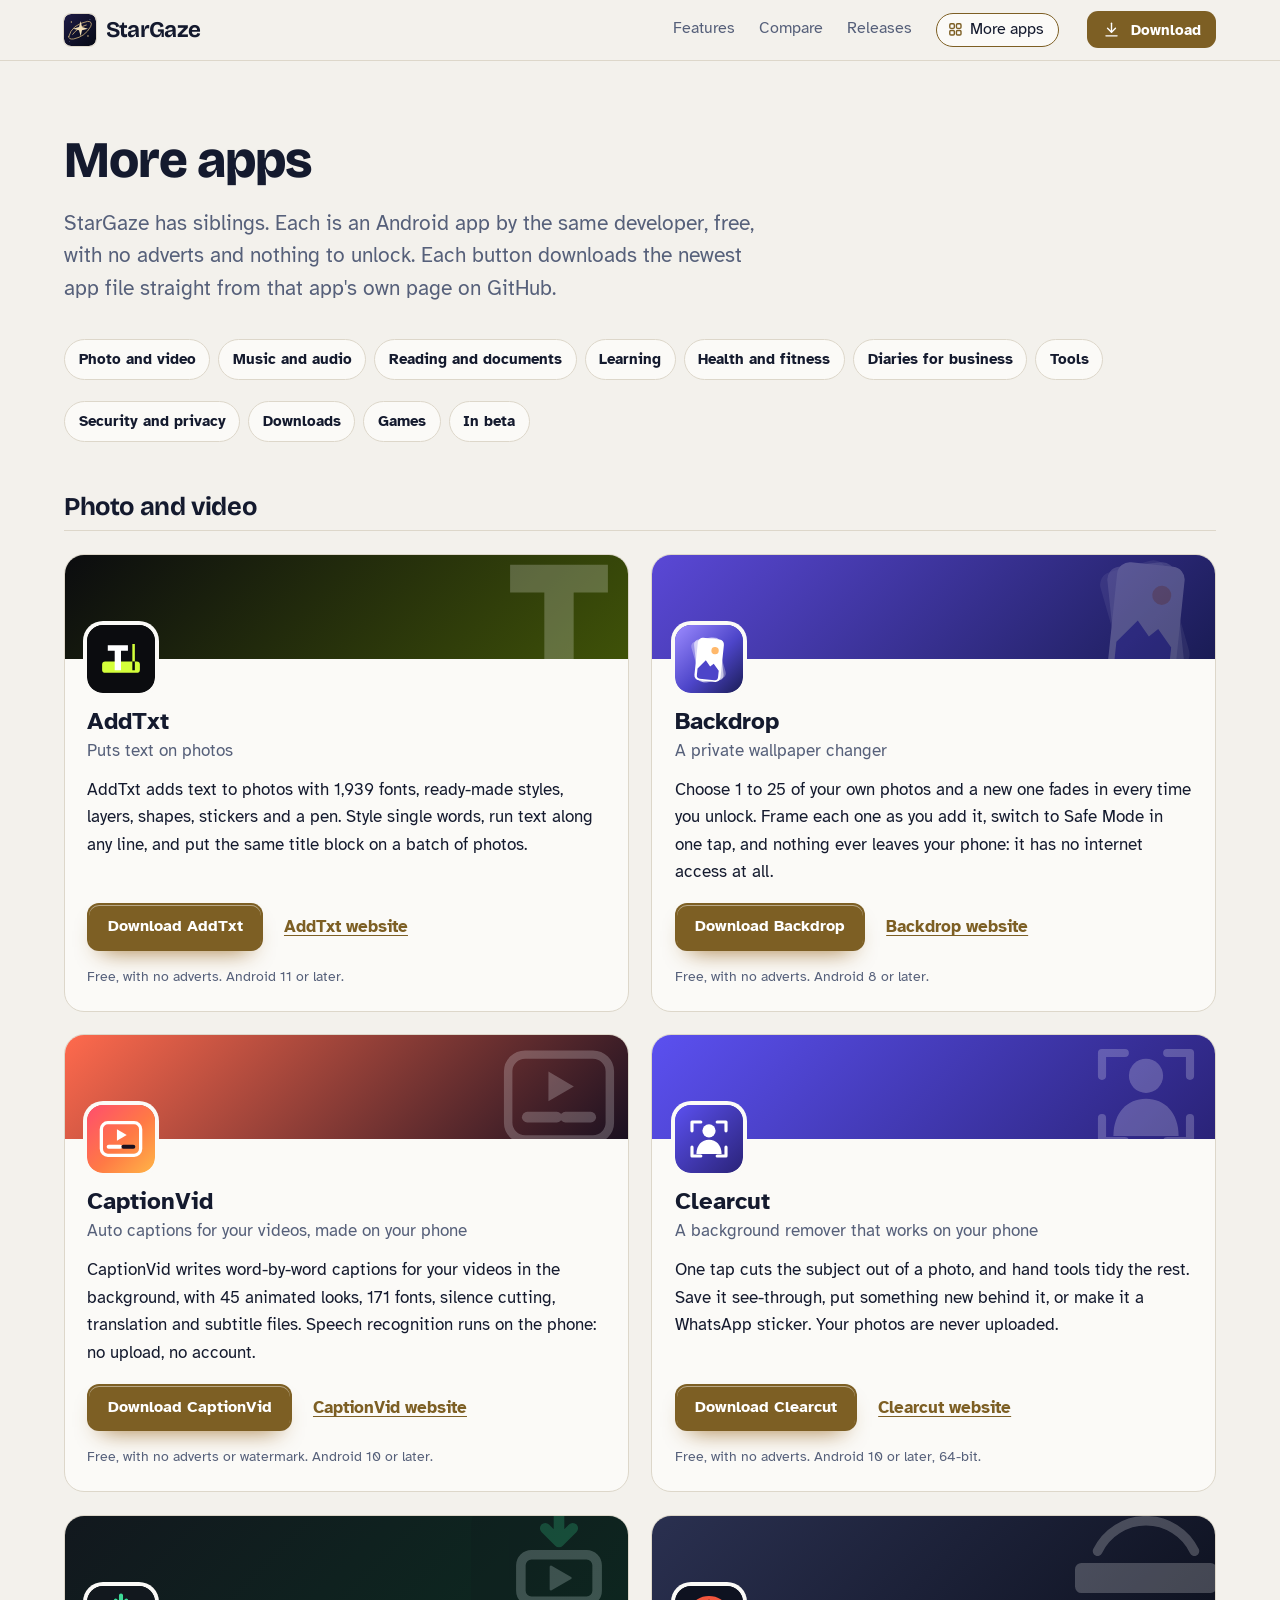
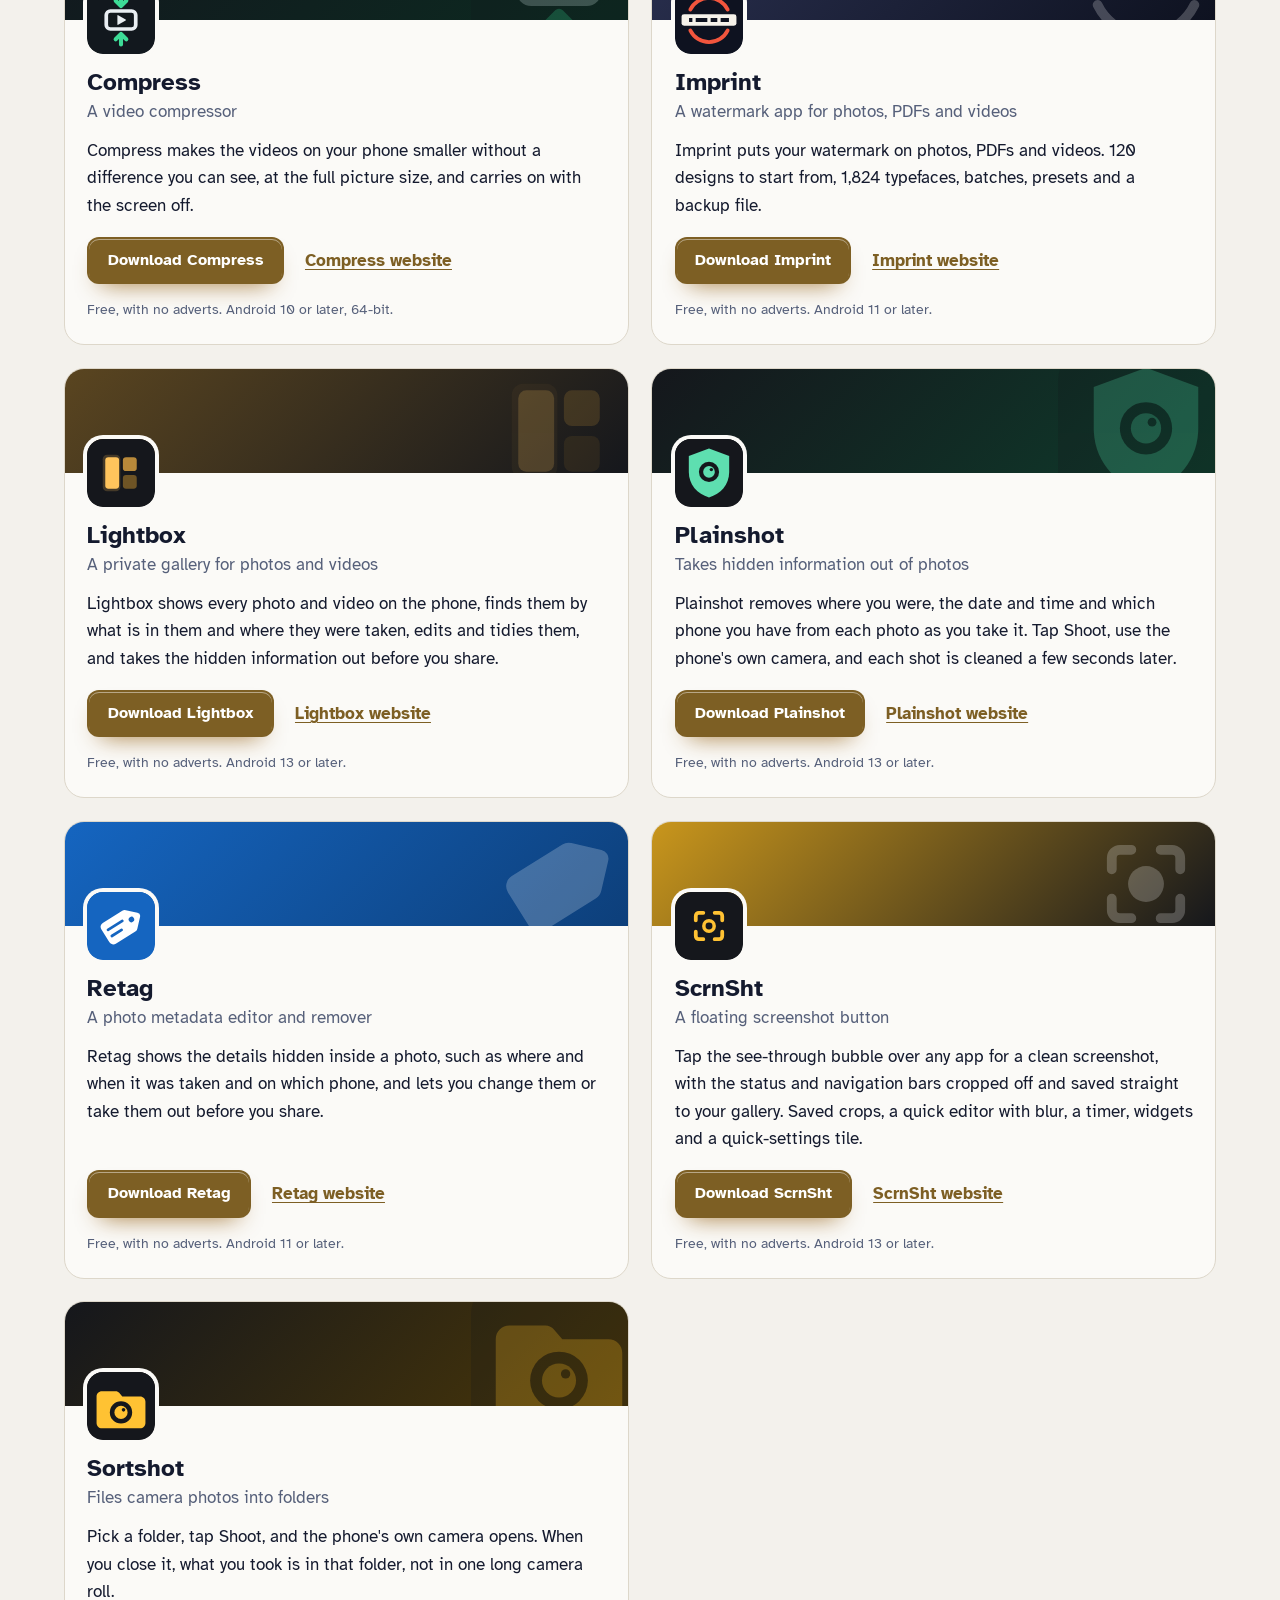
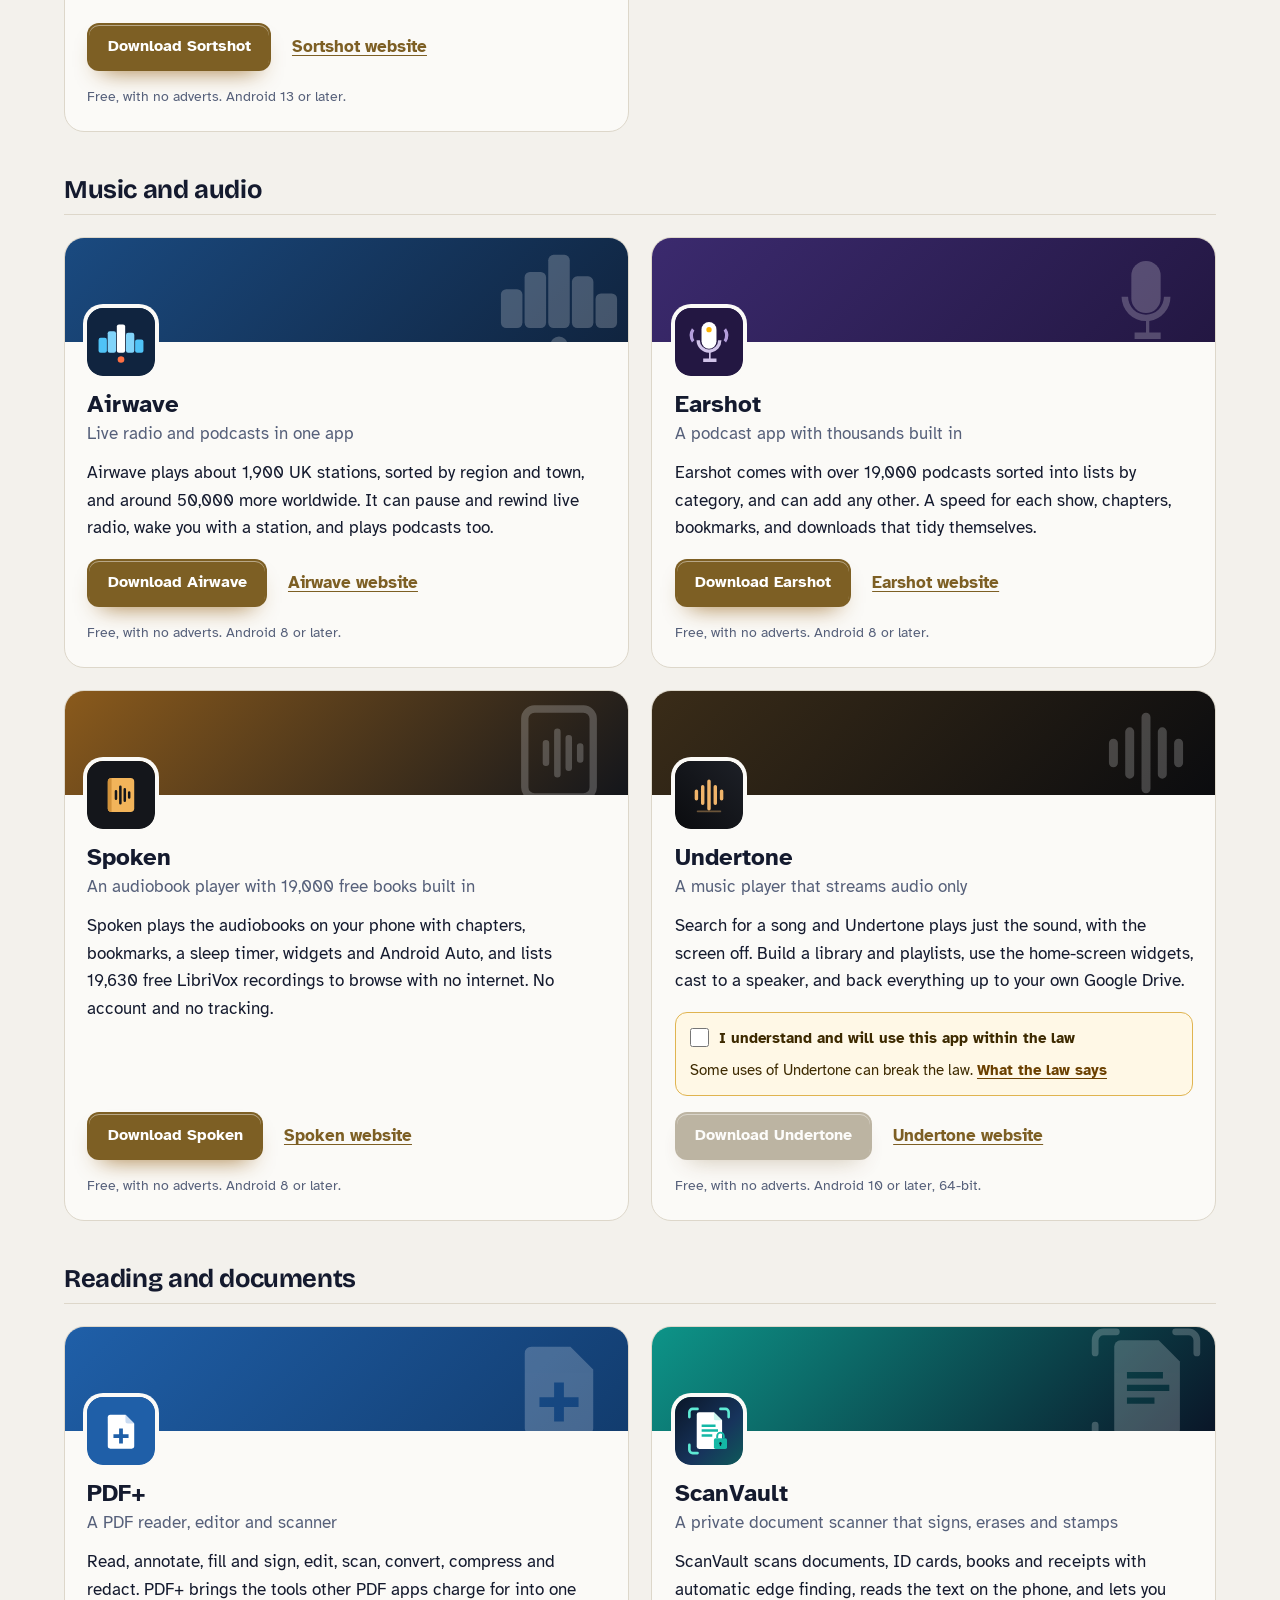
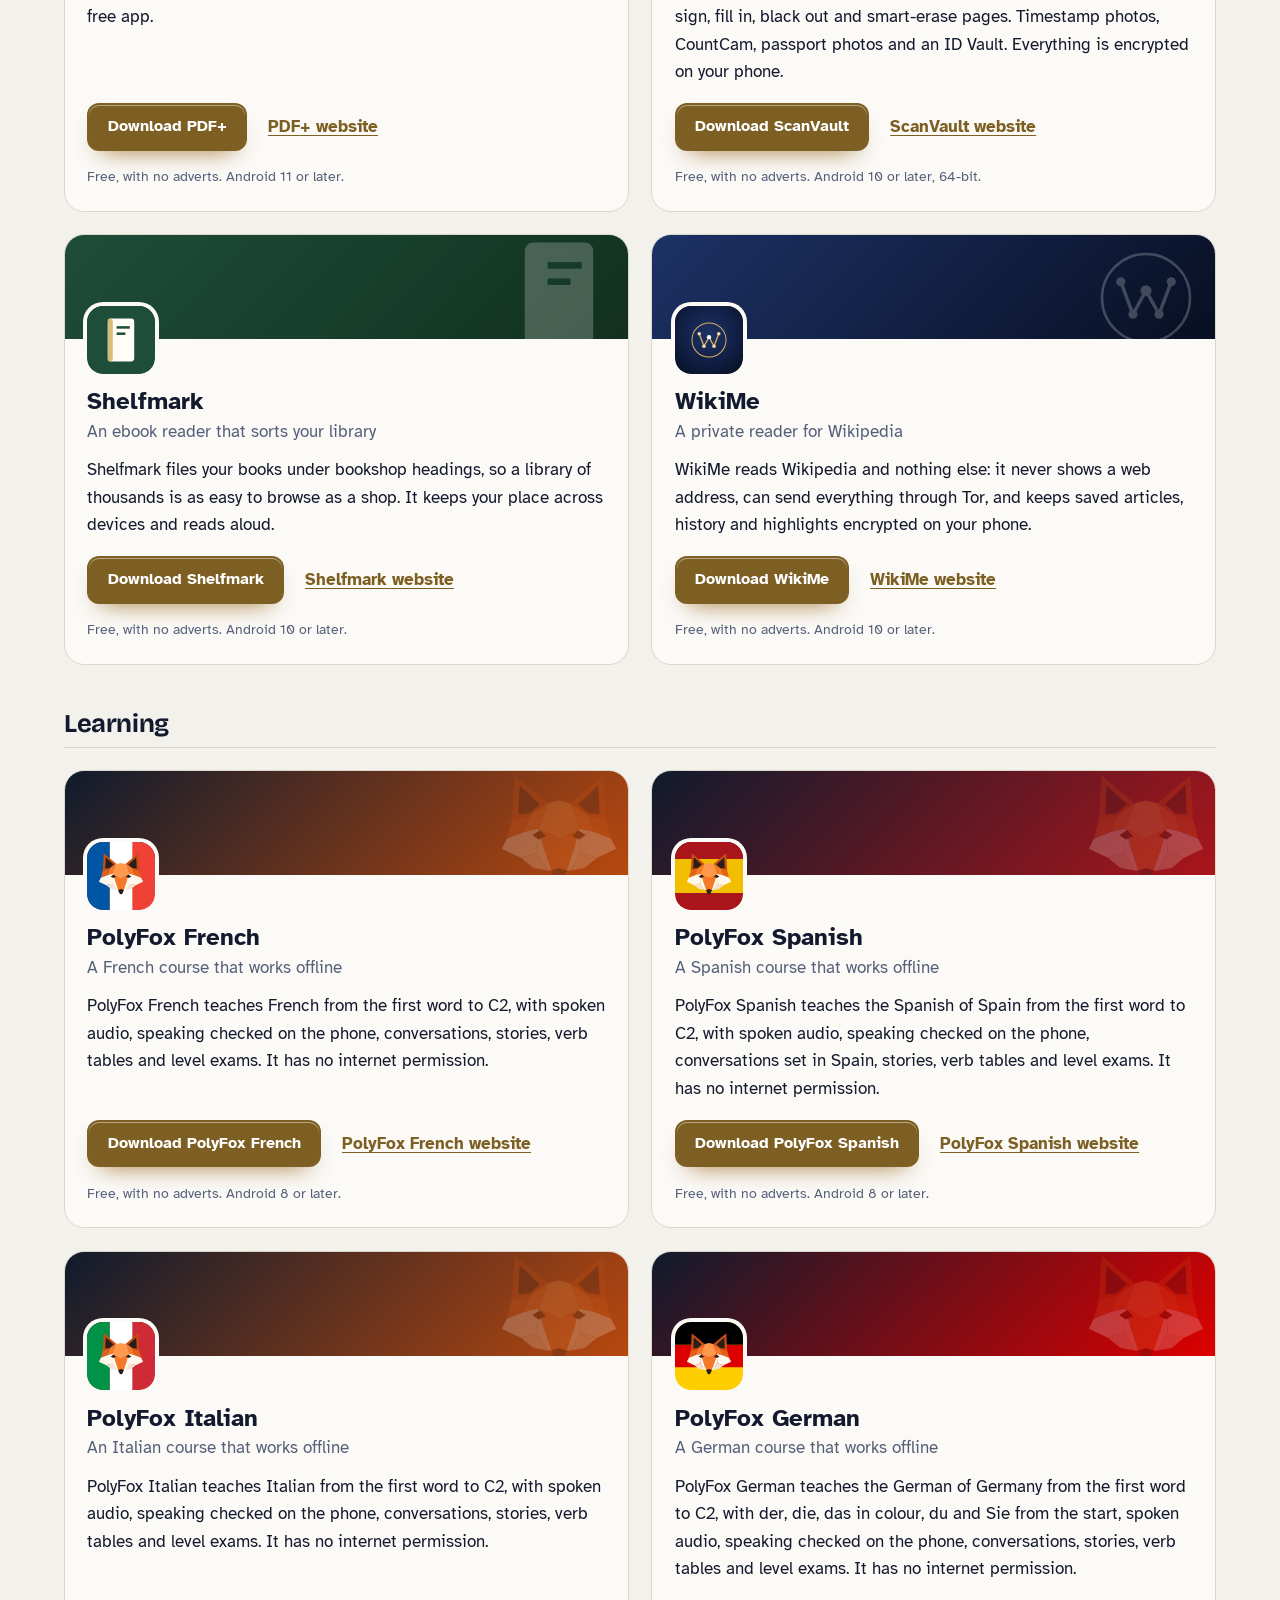
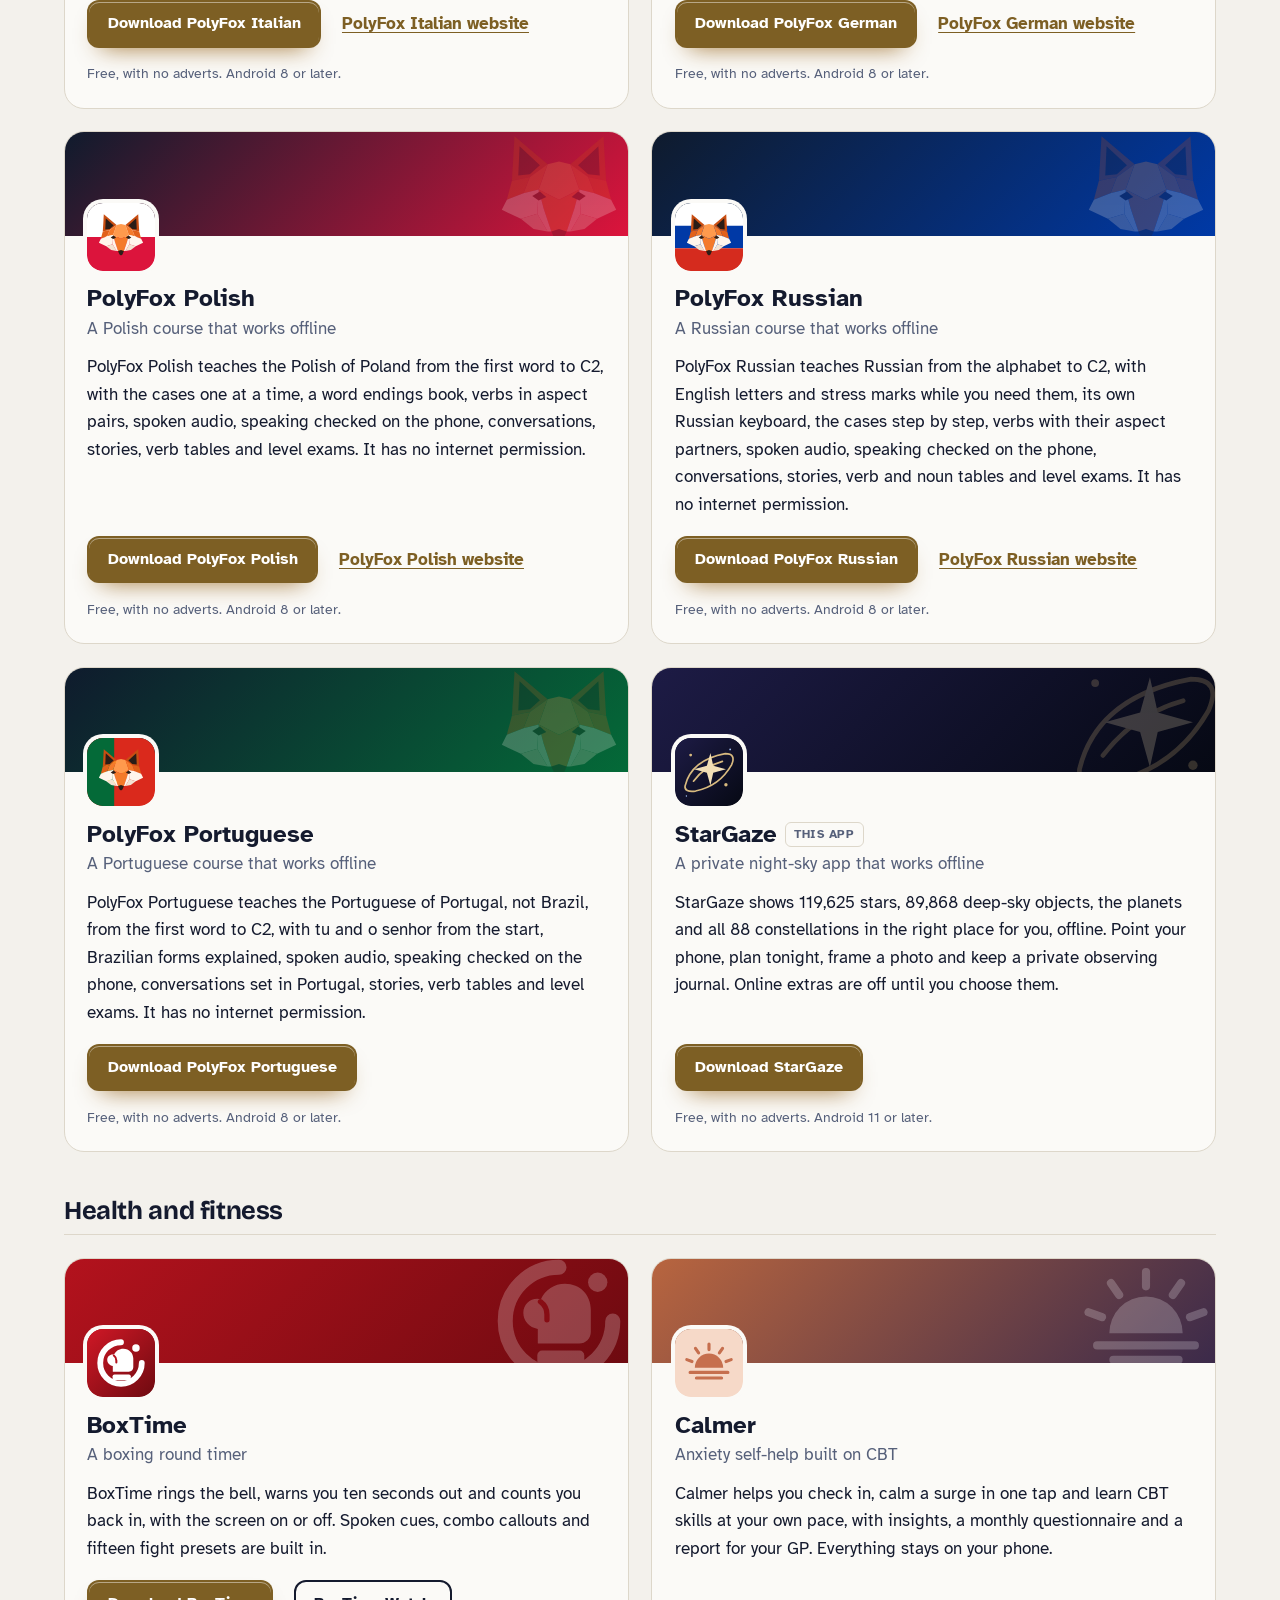
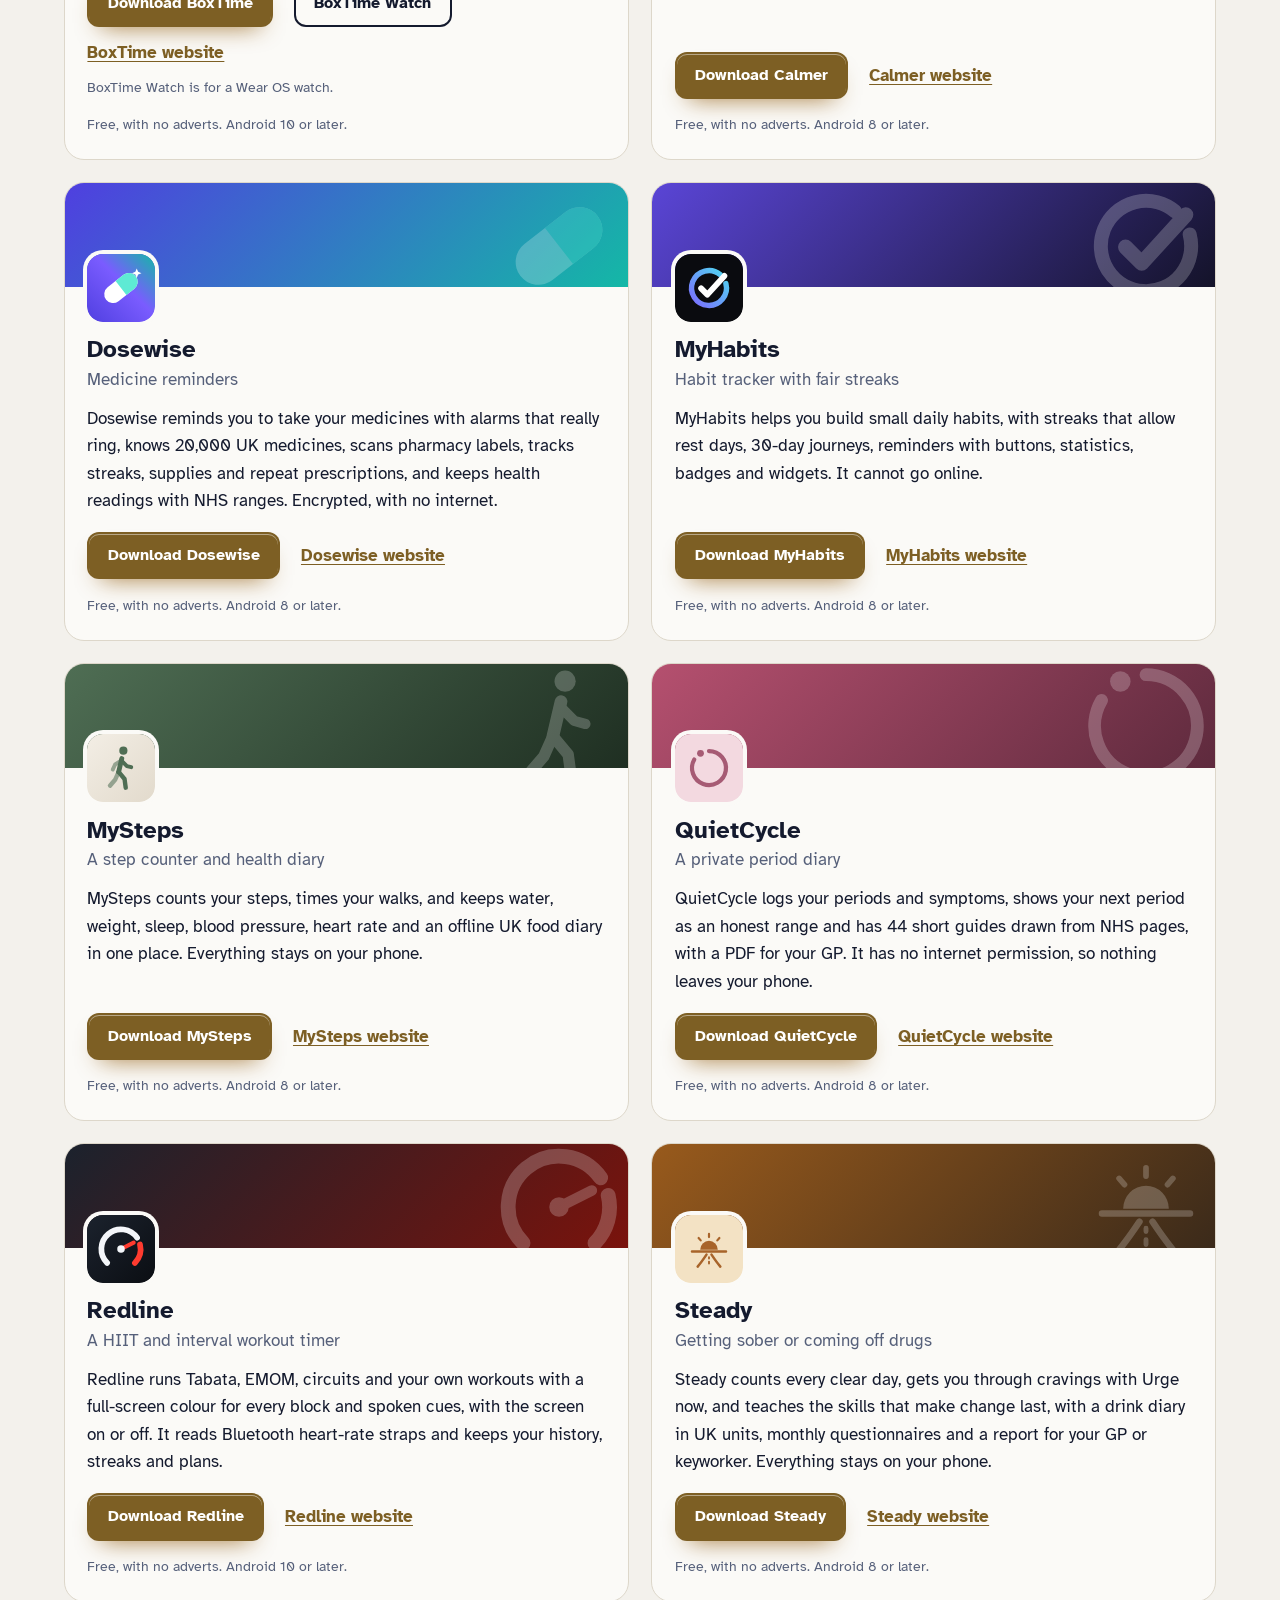
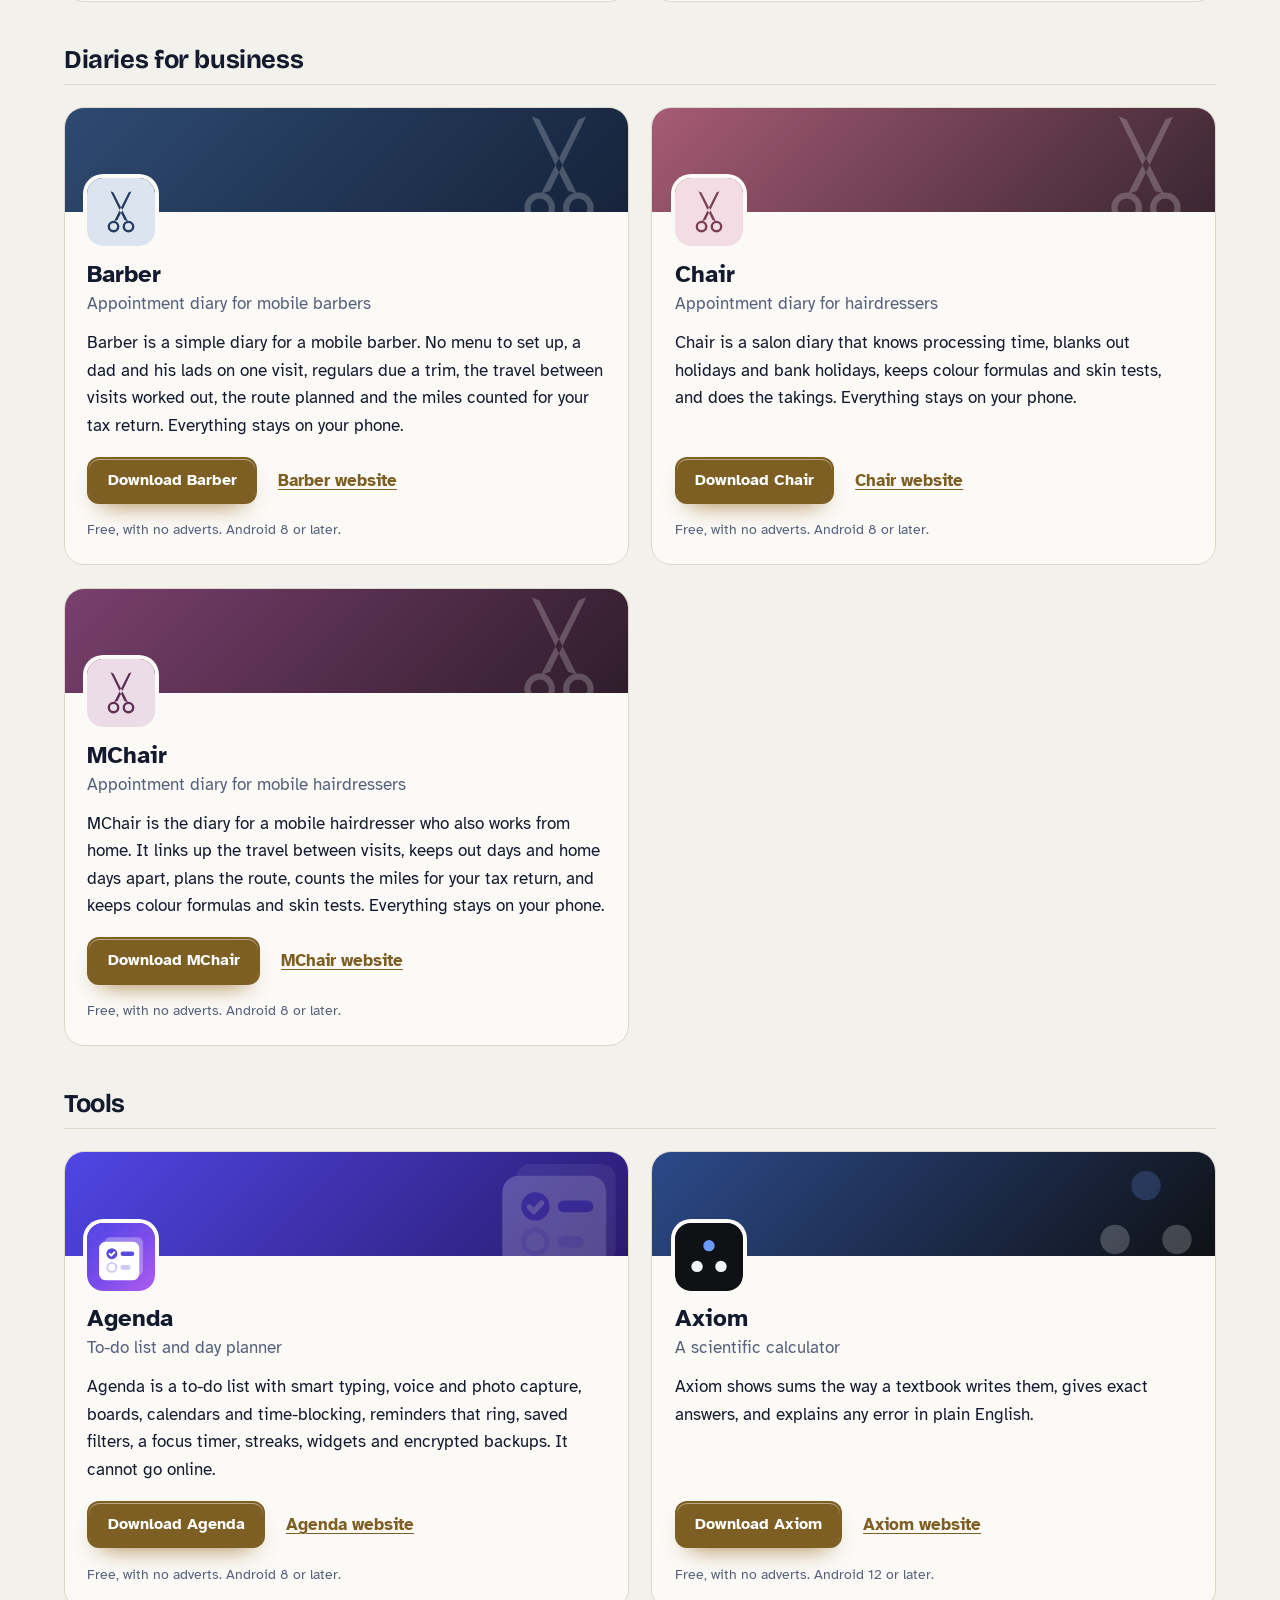
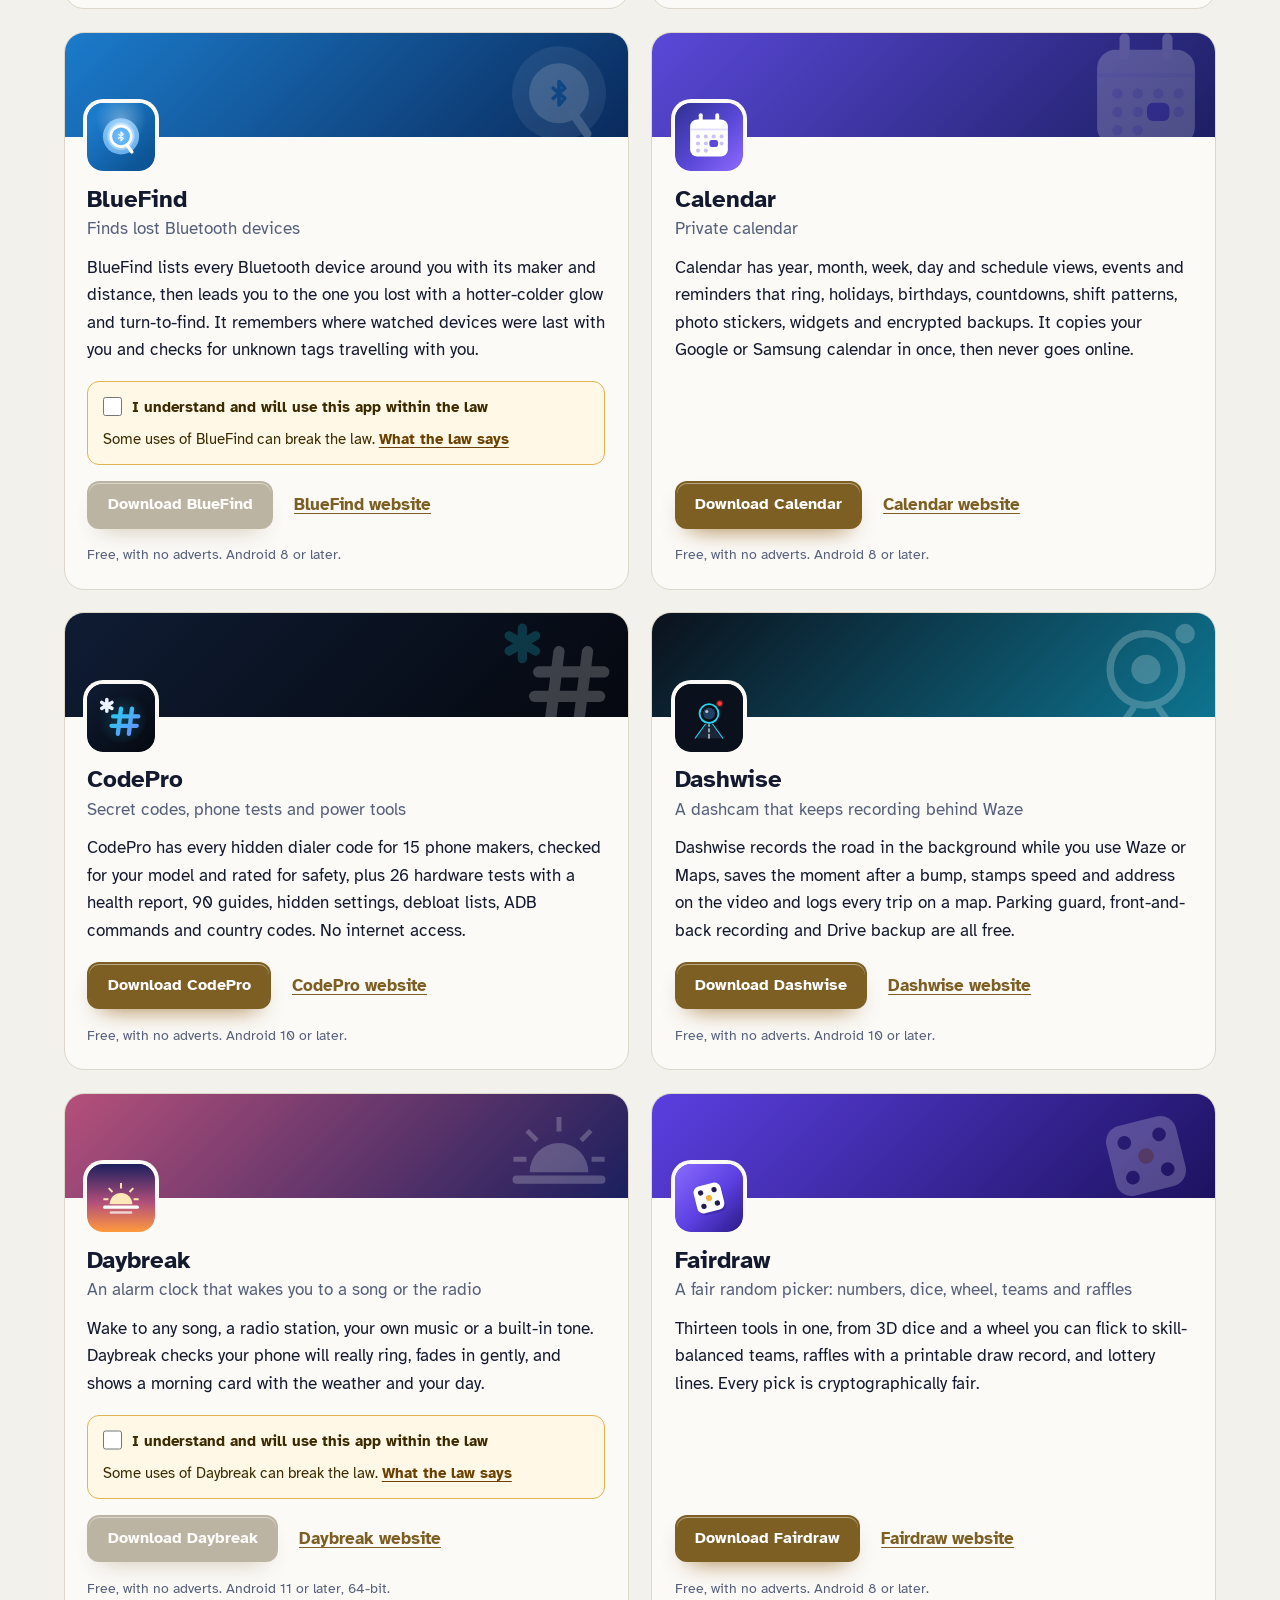
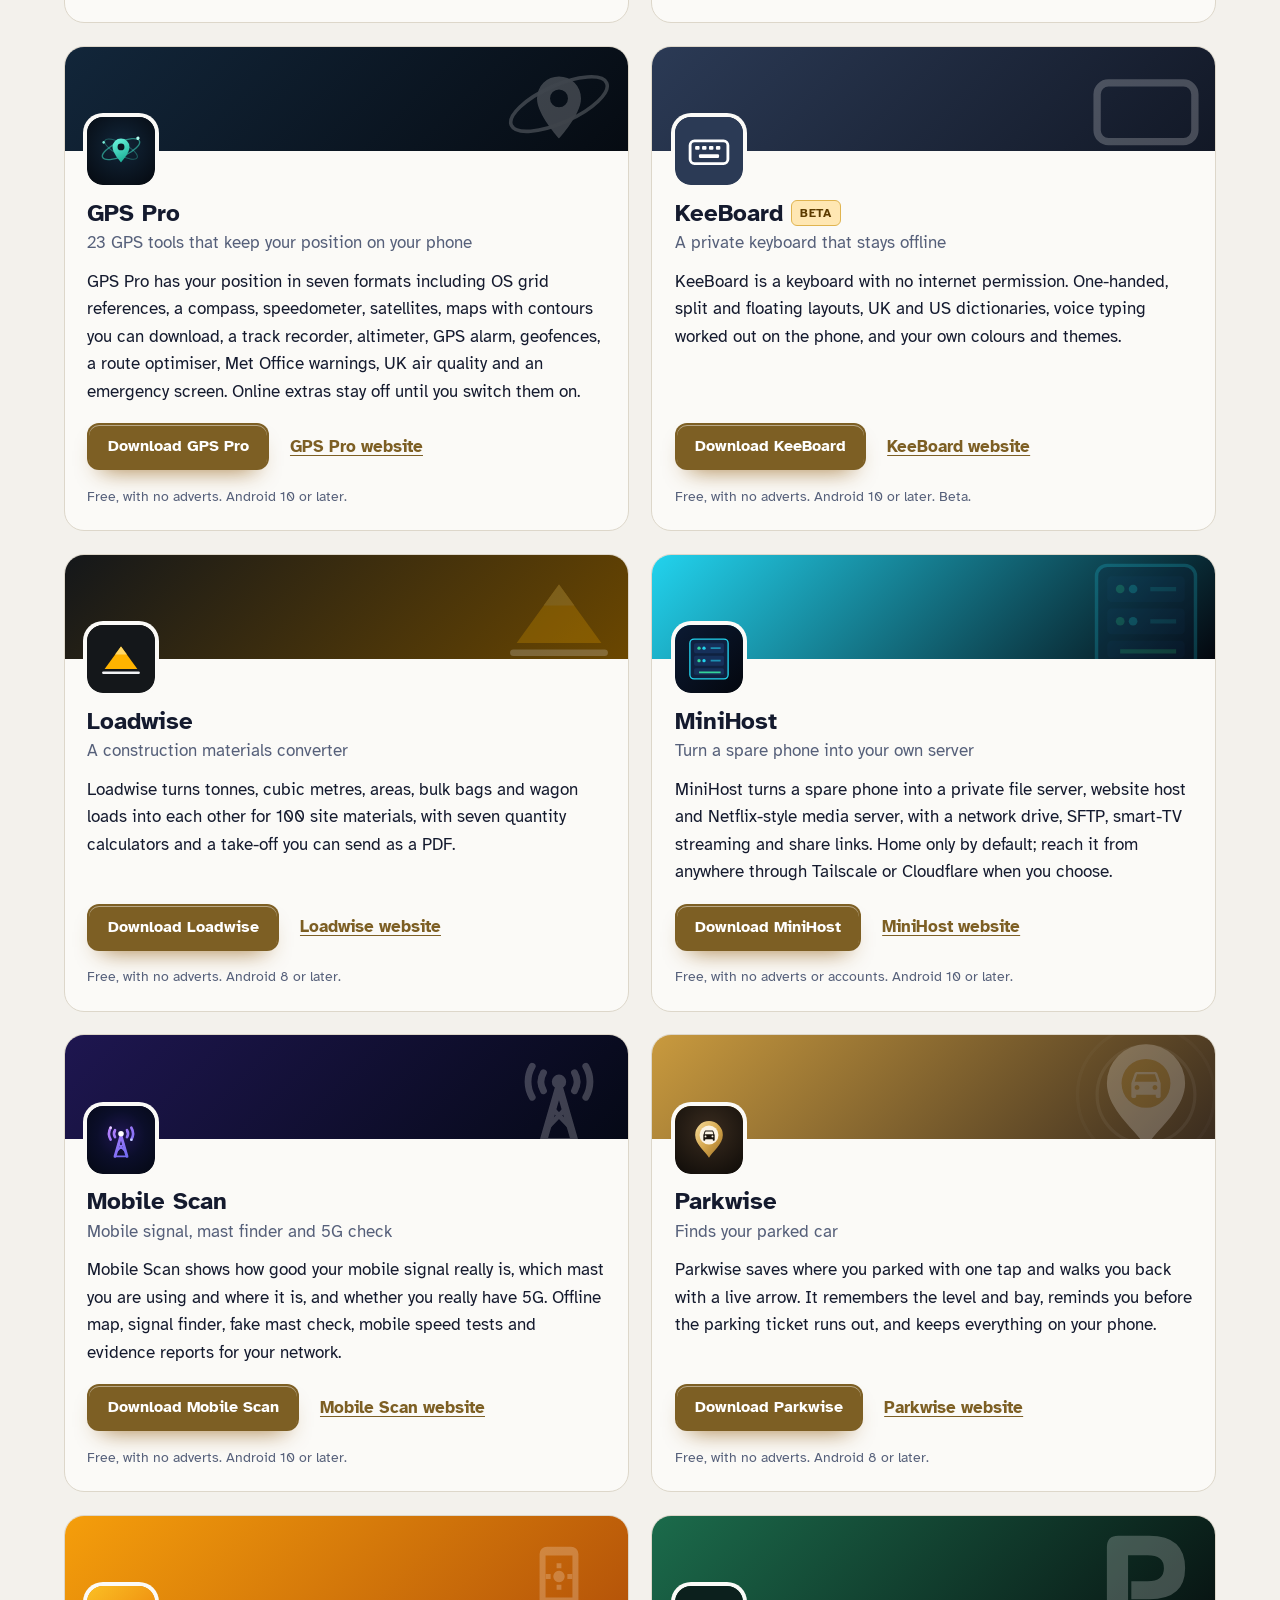
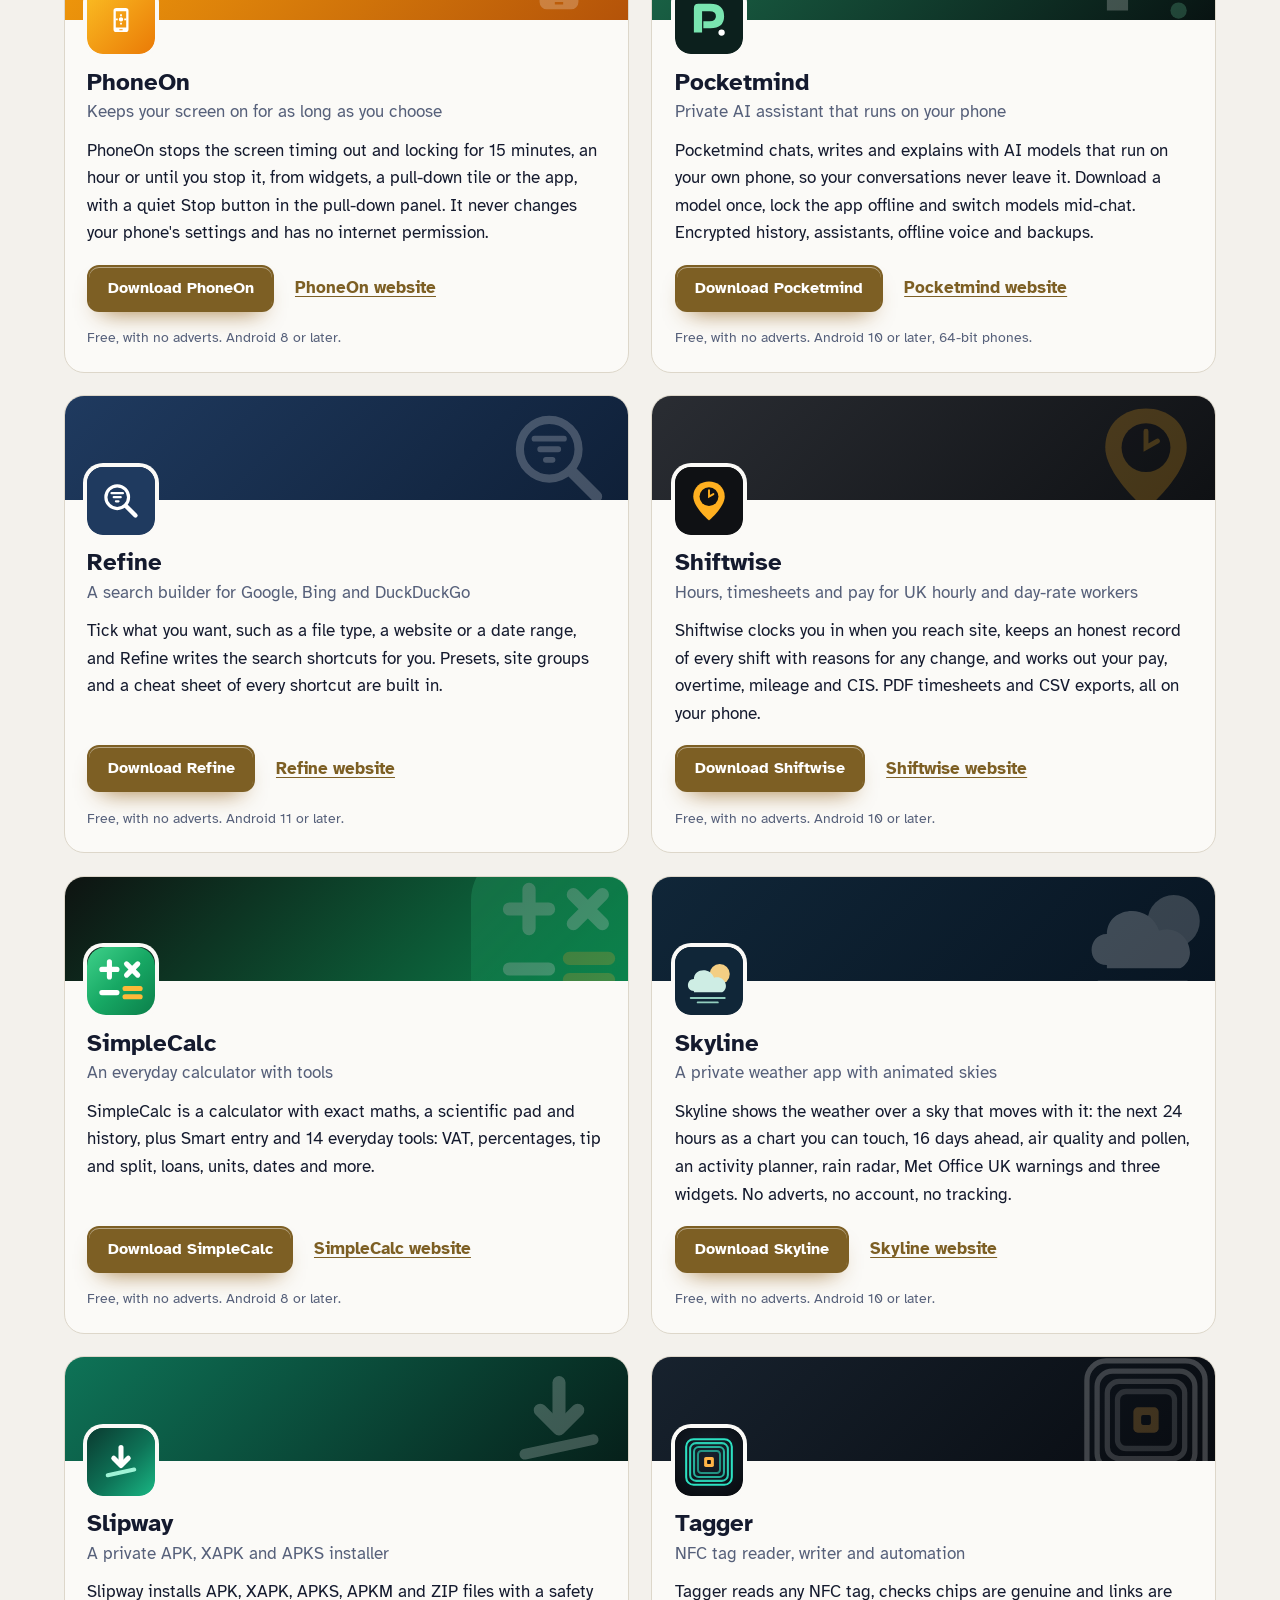
==== commit 28948604: "More apps: add Slipway" ====
--- a/more-apps.html
+++ b/more-apps.html
@@ -4,7 +4,7 @@
 <meta charset="utf-8">
 <meta name="viewport" content="width=device-width, initial-scale=1">
 <title>More free Android apps from the maker of StarGaze</title>
-<meta name="description" content="All 92 free Android apps from the maker of StarGaze, in one list by category, each with its download and a link to its website.">
+<meta name="description" content="All 93 free Android apps from the maker of StarGaze, in one list by category, each with its download and a link to its website.">
 <meta name="author" content="Jonathan Jackson">
 <link rel="canonical" href="https://customgpter.github.io/stargaze/more-apps.html">
 <meta name="theme-color" content="#f3f1ec" media="(prefers-color-scheme: light)">
@@ -12,7 +12,7 @@
 <meta property="og:type" content="website">
 <meta property="og:site_name" content="StarGaze">
 <meta property="og:title" content="More free Android apps from the maker of StarGaze">
-<meta property="og:description" content="All 92 free Android apps from the maker of StarGaze, in one list by category, each with its download and a link to its website.">
+<meta property="og:description" content="All 93 free Android apps from the maker of StarGaze, in one list by category, each with its download and a link to its website.">
 <meta property="og:url" content="https://customgpter.github.io/stargaze/more-apps.html">
 <meta property="og:image" content="https://customgpter.github.io/stargaze/assets/og.png">
 <meta property="og:image:width" content="1200">
@@ -26,7 +26,7 @@
 <link rel="preload" href="./assets/fonts/atkinson-hyperlegible-latin-400-normal.woff2" as="font" type="font/woff2" crossorigin>
 <link rel="stylesheet" href="./assets/site.css?v=1">
 <link rel="stylesheet" href="./assets/house.css?v=1">
-<script type="application/ld+json">{"@context":"https://schema.org","@type":"ItemList","name":"Apps from the maker of StarGaze","url":"https://customgpter.github.io/stargaze/more-apps.html","itemListElement":[{"@type":"ListItem","position":1,"name":"AddTxt","url":"https://customgpter.github.io/addtxt/"},{"@type":"ListItem","position":2,"name":"Backdrop","url":"https://customgpter.github.io/backdrop/"},{"@type":"ListItem","position":3,"name":"CaptionVid","url":"https://customgpter.github.io/captionvid/"},{"@type":"ListItem","position":4,"name":"Clearcut","url":"https://customgpter.github.io/clearcut/"},{"@type":"ListItem","position":5,"name":"Compress","url":"https://customgpter.github.io/compress/"},{"@type":"ListItem","position":6,"name":"Imprint","url":"https://customgpter.github.io/imprint/"},{"@type":"ListItem","position":7,"name":"Lightbox","url":"https://customgpter.github.io/lightbox/"},{"@type":"ListItem","position":8,"name":"Plainshot","url":"https://customgpter.github.io/plainshot/"},{"@type":"ListItem","position":9,"name":"Retag","url":"https://customgpter.github.io/retag/"},{"@type":"ListItem","position":10,"name":"ScrnSht","url":"https://customgpter.github.io/scrnsht/"},{"@type":"ListItem","position":11,"name":"Sortshot","url":"https://customgpter.github.io/sortshot/"},{"@type":"ListItem","position":12,"name":"Airwave","url":"https://customgpter.github.io/airwave/"},{"@type":"ListItem","position":13,"name":"Earshot","url":"https://customgpter.github.io/earshot/"},{"@type":"ListItem","position":14,"name":"Spoken","url":"https://customgpter.github.io/spoken/"},{"@type":"ListItem","position":15,"name":"Undertone","url":"https://customgpter.github.io/undertone/"},{"@type":"ListItem","position":16,"name":"PDF+","url":"https://customgpter.github.io/pdfplus/"},{"@type":"ListItem","position":17,"name":"ScanVault","url":"https://customgpter.github.io/scanvault/"},{"@type":"ListItem","position":18,"name":"Shelfmark","url":"https://customgpter.github.io/shelfmark/"},{"@type":"ListItem","position":19,"name":"WikiMe","url":"https://customgpter.github.io/wikime/"},{"@type":"ListItem","position":20,"name":"PolyFox French","url":"https://customgpter.github.io/polyfox/"},{"@type":"ListItem","position":21,"name":"StarGaze","url":"https://customgpter.github.io/stargaze/"},{"@type":"ListItem","position":22,"name":"BoxTime","url":"https://customgpter.github.io/boxtime/"},{"@type":"ListItem","position":23,"name":"Calmer","url":"https://customgpter.github.io/calmer/"},{"@type":"ListItem","position":24,"name":"Dosewise","url":"https://customgpter.github.io/dosewise/"},{"@type":"ListItem","position":25,"name":"MyHabits","url":"https://customgpter.github.io/myhabits/"},{"@type":"ListItem","position":26,"name":"MySteps","url":"https://customgpter.github.io/mysteps/"},{"@type":"ListItem","position":27,"name":"QuietCycle","url":"https://customgpter.github.io/quietcycle/"},{"@type":"ListItem","position":28,"name":"Redline","url":"https://customgpter.github.io/redline/"},{"@type":"ListItem","position":29,"name":"Steady","url":"https://customgpter.github.io/steady/"},{"@type":"ListItem","position":30,"name":"Barber","url":"https://customgpter.github.io/barber/"},{"@type":"ListItem","position":31,"name":"Chair","url":"https://customgpter.github.io/chair/"},{"@type":"ListItem","position":32,"name":"MChair","url":"https://customgpter.github.io/mchair/"},{"@type":"ListItem","position":33,"name":"Agenda","url":"https://customgpter.github.io/agenda/"},{"@type":"ListItem","position":34,"name":"Axiom","url":"https://customgpter.github.io/axiom/"},{"@type":"ListItem","position":35,"name":"BlueFind","url":"https://customgpter.github.io/bluefind/"},{"@type":"ListItem","position":36,"name":"Calendar","url":"https://customgpter.github.io/calendar/"},{"@type":"ListItem","position":37,"name":"CodePro","url":"https://customgpter.github.io/codepro/"},{"@type":"ListItem","position":38,"name":"Dashwise","url":"https://customgpter.github.io/dashwise/"},{"@type":"ListItem","position":39,"name":"Daybreak","url":"https://customgpter.github.io/daybreak/"},{"@type":"ListItem","position":40,"name":"Fairdraw","url":"https://customgpter.github.io/fairdraw/"},{"@type":"ListItem","position":41,"name":"GPS Pro","url":"https://customgpter.github.io/gpspro/"},{"@type":"ListItem","position":42,"name":"KeeBoard","url":"https://customgpter.github.io/keeboard/"},{"@type":"ListItem","position":43,"name":"Loadwise","url":"https://customgpter.github.io/loadwise/"},{"@type":"ListItem","position":44,"name":"MiniHost","url":"https://customgpter.github.io/minihost/"},{"@type":"ListItem","position":45,"name":"Mobile Scan","url":"https://customgpter.github.io/mobilescan/"},{"@type":"ListItem","position":46,"name":"Parkwise","url":"https://customgpter.github.io/parkwise/"},{"@type":"ListItem","position":47,"name":"Pocketmind","url":"https://customgpter.github.io/pocketmind/"},{"@type":"ListItem","position":48,"name":"Refine","url":"https://customgpter.github.io/refine/"},{"@type":"ListItem","position":49,"name":"Shiftwise","url":"https://customgpter.github.io/shiftwise/"},{"@type":"ListItem","position":50,"name":"SimpleCalc","url":"https://customgpter.github.io/simplecalc/"},{"@type":"ListItem","position":51,"name":"Skyline","url":"https://customgpter.github.io/skyline/"},{"@type":"ListItem","position":52,"name":"Tagger","url":"https://customgpter.github.io/tagger/"},{"@type":"ListItem","position":53,"name":"TotalClean","url":"https://customgpter.github.io/totalclean/"},{"@type":"ListItem","position":54,"name":"TVLink","url":"https://customgpter.github.io/tvlink/"},{"@type":"ListItem","position":55,"name":"Unbox","url":"https://customgpter.github.io/unbox/"},{"@type":"ListItem","position":56,"name":"WhatsKeep","url":"https://customgpter.github.io/whatskeep/"},{"@type":"ListItem","position":57,"name":"WiFi Scan","url":"https://customgpter.github.io/wifiscan/"},{"@type":"ListItem","position":58,"name":"Auditly","url":"https://customgpter.github.io/auditly/"},{"@type":"ListItem","position":59,"name":"Backchannel","url":"https://customgpter.github.io/backchannel/"},{"@type":"ListItem","position":60,"name":"ENotes","url":"https://customgpter.github.io/enotes/"},{"@type":"ListItem","position":61,"name":"FindMe","url":"https://customgpter.github.io/findme/"},{"@type":"ListItem","position":62,"name":"iLock","url":"https://customgpter.github.io/ilock/"},{"@type":"ListItem","position":63,"name":"ImSafe","url":"https://customgpter.github.io/imsafe/"},{"@type":"ListItem","position":64,"name":"IShred","url":"https://customgpter.github.io/ishred/"},{"@type":"ListItem","position":65,"name":"LockBox","url":"https://customgpter.github.io/lockbox/"},{"@type":"ListItem","position":66,"name":"PassVault","url":"https://customgpter.github.io/passvault/"},{"@type":"ListItem","position":67,"name":"SpyFind","url":"https://customgpter.github.io/spyfind/"},{"@type":"ListItem","position":68,"name":"TextWipe","url":"https://customgpter.github.io/textwipe/"},{"@type":"ListItem","position":69,"name":"Tracewire","url":"https://customgpter.github.io/tracewire/"},{"@type":"ListItem","position":70,"name":"Vigil","url":"https://customgpter.github.io/vigil/"},{"@type":"ListItem","position":71,"name":"Grab","url":"https://customgpter.github.io/grab/"},{"@type":"ListItem","position":72,"name":"Swarm","url":"https://customgpter.github.io/swarm/"},{"@type":"ListItem","position":73,"name":"Plane Games","url":"https://customgpter.github.io/plane-games/"},{"@type":"ListItem","position":74,"name":"Ninefold","url":"https://customgpter.github.io/ninefold/"},{"@type":"ListItem","position":75,"name":"Cubewise","url":"https://customgpter.github.io/cubewise/"},{"@type":"ListItem","position":76,"name":"Tilewise","url":"https://customgpter.github.io/tilewise/"},{"@type":"ListItem","position":77,"name":"Letterwise","url":"https://customgpter.github.io/letterwise/"},{"@type":"ListItem","position":78,"name":"Kingside","url":"https://customgpter.github.io/kingside/"},{"@type":"ListItem","position":79,"name":"Deckhand","url":"https://customgpter.github.io/deckhand/"},{"@type":"ListItem","position":80,"name":"SNESForge","url":"https://customgpter.github.io/snesforge/"},{"@type":"ListItem","position":81,"name":"Fame Boy","url":"https://customgpter.github.io/fameboy/"},{"@type":"ListItem","position":82,"name":"PSPPro","url":"https://customgpter.github.io/psppro/"},{"@type":"ListItem","position":83,"name":"MegaGen","url":"https://customgpter.github.io/megagen/"},{"@type":"ListItem","position":84,"name":"QVR","url":"https://customgpter.github.io/qvr/"},{"@type":"ListItem","position":85,"name":"QVR Watch","url":"https://customgpter.github.io/qvr-watch/"},{"@type":"ListItem","position":86,"name":"QVRLite","url":"https://customgpter.github.io/qvrlite/"},{"@type":"ListItem","position":87,"name":"Onionz","url":"https://customgpter.github.io/onionz/"},{"@type":"ListItem","position":88,"name":"OnionzWeb","url":"https://customgpter.github.io/onionzweb/"},{"@type":"ListItem","position":89,"name":"PolyFox German","url":"https://customgpter.github.io/polyfox-german/"},{"@type":"ListItem","position":90,"name":"PolyFox Polish","url":"https://customgpter.github.io/polyfox-polish/"},{"@type":"ListItem","position":91,"name":"PolyFox Russian","url":"https://customgpter.github.io/polyfox-russian/"}]}</script>
+<script type="application/ld+json">{"@context":"https://schema.org","@type":"ItemList","name":"Apps from the maker of StarGaze","url":"https://customgpter.github.io/stargaze/more-apps.html","itemListElement":[{"@type":"ListItem","position":1,"name":"AddTxt","url":"https://customgpter.github.io/addtxt/"},{"@type":"ListItem","position":2,"name":"Backdrop","url":"https://customgpter.github.io/backdrop/"},{"@type":"ListItem","position":3,"name":"CaptionVid","url":"https://customgpter.github.io/captionvid/"},{"@type":"ListItem","position":4,"name":"Clearcut","url":"https://customgpter.github.io/clearcut/"},{"@type":"ListItem","position":5,"name":"Compress","url":"https://customgpter.github.io/compress/"},{"@type":"ListItem","position":6,"name":"Imprint","url":"https://customgpter.github.io/imprint/"},{"@type":"ListItem","position":7,"name":"Lightbox","url":"https://customgpter.github.io/lightbox/"},{"@type":"ListItem","position":8,"name":"Plainshot","url":"https://customgpter.github.io/plainshot/"},{"@type":"ListItem","position":9,"name":"Retag","url":"https://customgpter.github.io/retag/"},{"@type":"ListItem","position":10,"name":"ScrnSht","url":"https://customgpter.github.io/scrnsht/"},{"@type":"ListItem","position":11,"name":"Sortshot","url":"https://customgpter.github.io/sortshot/"},{"@type":"ListItem","position":12,"name":"Airwave","url":"https://customgpter.github.io/airwave/"},{"@type":"ListItem","position":13,"name":"Earshot","url":"https://customgpter.github.io/earshot/"},{"@type":"ListItem","position":14,"name":"Spoken","url":"https://customgpter.github.io/spoken/"},{"@type":"ListItem","position":15,"name":"Undertone","url":"https://customgpter.github.io/undertone/"},{"@type":"ListItem","position":16,"name":"PDF+","url":"https://customgpter.github.io/pdfplus/"},{"@type":"ListItem","position":17,"name":"ScanVault","url":"https://customgpter.github.io/scanvault/"},{"@type":"ListItem","position":18,"name":"Shelfmark","url":"https://customgpter.github.io/shelfmark/"},{"@type":"ListItem","position":19,"name":"WikiMe","url":"https://customgpter.github.io/wikime/"},{"@type":"ListItem","position":20,"name":"PolyFox French","url":"https://customgpter.github.io/polyfox/"},{"@type":"ListItem","position":21,"name":"StarGaze","url":"https://customgpter.github.io/stargaze/"},{"@type":"ListItem","position":22,"name":"BoxTime","url":"https://customgpter.github.io/boxtime/"},{"@type":"ListItem","position":23,"name":"Calmer","url":"https://customgpter.github.io/calmer/"},{"@type":"ListItem","position":24,"name":"Dosewise","url":"https://customgpter.github.io/dosewise/"},{"@type":"ListItem","position":25,"name":"MyHabits","url":"https://customgpter.github.io/myhabits/"},{"@type":"ListItem","position":26,"name":"MySteps","url":"https://customgpter.github.io/mysteps/"},{"@type":"ListItem","position":27,"name":"QuietCycle","url":"https://customgpter.github.io/quietcycle/"},{"@type":"ListItem","position":28,"name":"Redline","url":"https://customgpter.github.io/redline/"},{"@type":"ListItem","position":29,"name":"Steady","url":"https://customgpter.github.io/steady/"},{"@type":"ListItem","position":30,"name":"Barber","url":"https://customgpter.github.io/barber/"},{"@type":"ListItem","position":31,"name":"Chair","url":"https://customgpter.github.io/chair/"},{"@type":"ListItem","position":32,"name":"MChair","url":"https://customgpter.github.io/mchair/"},{"@type":"ListItem","position":33,"name":"Agenda","url":"https://customgpter.github.io/agenda/"},{"@type":"ListItem","position":34,"name":"Axiom","url":"https://customgpter.github.io/axiom/"},{"@type":"ListItem","position":35,"name":"BlueFind","url":"https://customgpter.github.io/bluefind/"},{"@type":"ListItem","position":36,"name":"Calendar","url":"https://customgpter.github.io/calendar/"},{"@type":"ListItem","position":37,"name":"CodePro","url":"https://customgpter.github.io/codepro/"},{"@type":"ListItem","position":38,"name":"Dashwise","url":"https://customgpter.github.io/dashwise/"},{"@type":"ListItem","position":39,"name":"Daybreak","url":"https://customgpter.github.io/daybreak/"},{"@type":"ListItem","position":40,"name":"Fairdraw","url":"https://customgpter.github.io/fairdraw/"},{"@type":"ListItem","position":41,"name":"GPS Pro","url":"https://customgpter.github.io/gpspro/"},{"@type":"ListItem","position":42,"name":"KeeBoard","url":"https://customgpter.github.io/keeboard/"},{"@type":"ListItem","position":43,"name":"Loadwise","url":"https://customgpter.github.io/loadwise/"},{"@type":"ListItem","position":44,"name":"MiniHost","url":"https://customgpter.github.io/minihost/"},{"@type":"ListItem","position":45,"name":"Mobile Scan","url":"https://customgpter.github.io/mobilescan/"},{"@type":"ListItem","position":46,"name":"Parkwise","url":"https://customgpter.github.io/parkwise/"},{"@type":"ListItem","position":47,"name":"Pocketmind","url":"https://customgpter.github.io/pocketmind/"},{"@type":"ListItem","position":48,"name":"Refine","url":"https://customgpter.github.io/refine/"},{"@type":"ListItem","position":49,"name":"Shiftwise","url":"https://customgpter.github.io/shiftwise/"},{"@type":"ListItem","position":50,"name":"SimpleCalc","url":"https://customgpter.github.io/simplecalc/"},{"@type":"ListItem","position":51,"name":"Skyline","url":"https://customgpter.github.io/skyline/"},{"@type":"ListItem","position":52,"name":"Slipway","url":"https://customgpter.github.io/slipway/"},{"@type":"ListItem","position":53,"name":"Tagger","url":"https://customgpter.github.io/tagger/"},{"@type":"ListItem","position":54,"name":"TotalClean","url":"https://customgpter.github.io/totalclean/"},{"@type":"ListItem","position":55,"name":"TVLink","url":"https://customgpter.github.io/tvlink/"},{"@type":"ListItem","position":56,"name":"Unbox","url":"https://customgpter.github.io/unbox/"},{"@type":"ListItem","position":57,"name":"WhatsKeep","url":"https://customgpter.github.io/whatskeep/"},{"@type":"ListItem","position":58,"name":"WiFi Scan","url":"https://customgpter.github.io/wifiscan/"},{"@type":"ListItem","position":59,"name":"Auditly","url":"https://customgpter.github.io/auditly/"},{"@type":"ListItem","position":60,"name":"Backchannel","url":"https://customgpter.github.io/backchannel/"},{"@type":"ListItem","position":61,"name":"ENotes","url":"https://customgpter.github.io/enotes/"},{"@type":"ListItem","position":62,"name":"FindMe","url":"https://customgpter.github.io/findme/"},{"@type":"ListItem","position":63,"name":"iLock","url":"https://customgpter.github.io/ilock/"},{"@type":"ListItem","position":64,"name":"ImSafe","url":"https://customgpter.github.io/imsafe/"},{"@type":"ListItem","position":65,"name":"IShred","url":"https://customgpter.github.io/ishred/"},{"@type":"ListItem","position":66,"name":"LockBox","url":"https://customgpter.github.io/lockbox/"},{"@type":"ListItem","position":67,"name":"PassVault","url":"https://customgpter.github.io/passvault/"},{"@type":"ListItem","position":68,"name":"SpyFind","url":"https://customgpter.github.io/spyfind/"},{"@type":"ListItem","position":69,"name":"TextWipe","url":"https://customgpter.github.io/textwipe/"},{"@type":"ListItem","position":70,"name":"Tracewire","url":"https://customgpter.github.io/tracewire/"},{"@type":"ListItem","position":71,"name":"Vigil","url":"https://customgpter.github.io/vigil/"},{"@type":"ListItem","position":72,"name":"Grab","url":"https://customgpter.github.io/grab/"},{"@type":"ListItem","position":73,"name":"Swarm","url":"https://customgpter.github.io/swarm/"},{"@type":"ListItem","position":74,"name":"Plane Games","url":"https://customgpter.github.io/plane-games/"},{"@type":"ListItem","position":75,"name":"Ninefold","url":"https://customgpter.github.io/ninefold/"},{"@type":"ListItem","position":76,"name":"Cubewise","url":"https://customgpter.github.io/cubewise/"},{"@type":"ListItem","position":77,"name":"Tilewise","url":"https://customgpter.github.io/tilewise/"},{"@type":"ListItem","position":78,"name":"Letterwise","url":"https://customgpter.github.io/letterwise/"},{"@type":"ListItem","position":79,"name":"Kingside","url":"https://customgpter.github.io/kingside/"},{"@type":"ListItem","position":80,"name":"Deckhand","url":"https://customgpter.github.io/deckhand/"},{"@type":"ListItem","position":81,"name":"SNESForge","url":"https://customgpter.github.io/snesforge/"},{"@type":"ListItem","position":82,"name":"Fame Boy","url":"https://customgpter.github.io/fameboy/"},{"@type":"ListItem","position":83,"name":"PSPPro","url":"https://customgpter.github.io/psppro/"},{"@type":"ListItem","position":84,"name":"MegaGen","url":"https://customgpter.github.io/megagen/"},{"@type":"ListItem","position":85,"name":"QVR","url":"https://customgpter.github.io/qvr/"},{"@type":"ListItem","position":86,"name":"QVR Watch","url":"https://customgpter.github.io/qvr-watch/"},{"@type":"ListItem","position":87,"name":"QVRLite","url":"https://customgpter.github.io/qvrlite/"},{"@type":"ListItem","position":88,"name":"Onionz","url":"https://customgpter.github.io/onionz/"},{"@type":"ListItem","position":89,"name":"OnionzWeb","url":"https://customgpter.github.io/onionzweb/"},{"@type":"ListItem","position":90,"name":"PolyFox German","url":"https://customgpter.github.io/polyfox-german/"},{"@type":"ListItem","position":91,"name":"PolyFox Polish","url":"https://customgpter.github.io/polyfox-polish/"},{"@type":"ListItem","position":92,"name":"PolyFox Russian","url":"https://customgpter.github.io/polyfox-russian/"}]}</script>
 <link rel="stylesheet" href="./assets/apps-list.css?v=1">
 <script src="./assets/apps-list.js?v=1" defer></script>
 </head>
@@ -102,7 +102,7 @@
 <li class="mapp" style="--b:#2a2d33;--b2:#0f1114"><div class="mapp-cover" aria-hidden="true"><svg viewBox="0 0 108 108"><path d="M54 85C54 85 29 64 29 47C29 15 79 15 79 47C79 64 54 85 54 85Z" fill="#FFB020"/><circle cx="54" cy="47" r="15" fill="#0F1114"/><path d="M54 37V47L61 43" stroke="#FFB020" stroke-width="3" stroke-linecap="round" fill="none"/></svg></div><div class="mapp-body"><svg class="mapp-icon" viewBox="0 0 108 108" aria-hidden="true"><rect width="108" height="108" rx="24" fill="#0F1114"/><path d="M54 85C54 85 29 64 29 47C29 15 79 15 79 47C79 64 54 85 54 85Z" fill="#FFB020"/><circle cx="54" cy="47" r="15" fill="#0F1114"/><path d="M54 37V47L61 43" stroke="#FFB020" stroke-width="3" stroke-linecap="round" fill="none"/></svg><h3>Shiftwise</h3><p class="mapp-kind">Hours, timesheets and pay for UK hourly and day-rate workers</p><p class="mapp-say">Shiftwise clocks you in when you reach site, keeps an honest record of every shift with reasons for any change, and works out your pay, overtime, mileage and CIS. PDF timesheets and CSV exports, all on your phone.</p><p class="mapp-go"><a class="button" href="https://github.com/CustomGPTer/shiftwise/releases/latest/download/Shiftwise.apk">Download Shiftwise</a><a class="mapp-site" href="https://customgpter.github.io/shiftwise/">Shiftwise website</a></p><p class="mapp-needs">Free, with no adverts. Android 10 or later.</p></div></li>
 <li class="mapp" style="--b:#0e1311;--b2:#0b7f4a"><div class="mapp-cover" aria-hidden="true"><svg viewBox="0 0 108 108"><rect width="108" height="108" rx="30" fill="url(#scgc)"/><defs><linearGradient id="scgc" x1="0" y1="0" x2="1" y2="1"><stop offset="0" stop-color="#3fd18a"/><stop offset=".5" stop-color="#17a864"/><stop offset="1" stop-color="#0b7f4a"/></linearGradient></defs><g stroke-width="8.1" stroke-linecap="round" fill="none"><path stroke="#fff" d="M23.6 35.6h24M35.6 23.6v24M62.8 26.8l17.8 17.8M62.8 44.6l17.8-17.8M23.6 72.4h24"/><path stroke="#ffb938" d="M60.4 65.9h24M60.4 78.9h24"/></g></svg></div><div class="mapp-body"><svg class="mapp-icon" viewBox="0 0 108 108" aria-hidden="true"><rect width="108" height="108" rx="30" fill="url(#i-simplecalc-scgi)"/><defs><linearGradient id="i-simplecalc-scgi" x1="0" y1="0" x2="1" y2="1"><stop offset="0" stop-color="#3fd18a"/><stop offset=".5" stop-color="#17a864"/><stop offset="1" stop-color="#0b7f4a"/></linearGradient></defs><g stroke-width="8.1" stroke-linecap="round" fill="none"><path stroke="#fff" d="M23.6 35.6h24M35.6 23.6v24M62.8 26.8l17.8 17.8M62.8 44.6l17.8-17.8M23.6 72.4h24"/><path stroke="#ffb938" d="M60.4 65.9h24M60.4 78.9h24"/></g></svg><h3>SimpleCalc</h3><p class="mapp-kind">An everyday calculator with tools</p><p class="mapp-say">SimpleCalc is a calculator with exact maths, a scientific pad and history, plus Smart entry and 14 everyday tools: VAT, percentages, tip and split, loans, units, dates and more.</p><p class="mapp-go"><a class="button" href="https://github.com/CustomGPTer/simplecalc/releases/latest/download/SimpleCalc.apk">Download SimpleCalc</a><a class="mapp-site" href="https://customgpter.github.io/simplecalc/">SimpleCalc website</a></p><p class="mapp-needs">Free, with no adverts. Android 8 or later.</p></div></li>
 <li class="mapp" style="--b:#102638;--b2:#081522"><div class="mapp-cover" aria-hidden="true"><svg viewBox="0 0 108 108"><circle cx="71" cy="43" r="16" fill="#fff" fill-opacity=".85"/><path fill="#fff" d="M30,70C17,70 18,51 30,51C30,34 56,31 62,49C78,44 88,65 75,72L30,72Z"/><path d="M25,81L79,81M36,88L68,88" fill="none" stroke="#fff" stroke-width="3" stroke-linecap="round"/></svg></div><div class="mapp-body"><svg class="mapp-icon" viewBox="0 0 108 108" aria-hidden="true"><rect width="108" height="108" rx="24" fill="#102638"/><circle cx="71" cy="43" r="16" fill="#F4CE83"/><path fill="#CEEDE4" d="M30,70C17,70 18,51 30,51C30,34 56,31 62,49C78,44 88,65 75,72L30,72Z"/><path d="M25,81L79,81M36,88L68,88" fill="none" stroke="#92CDBE" stroke-width="3" stroke-linecap="round"/></svg><h3>Skyline</h3><p class="mapp-kind">A private weather app with animated skies</p><p class="mapp-say">Skyline shows the weather over a sky that moves with it: the next 24 hours as a chart you can touch, 16 days ahead, air quality and pollen, an activity planner, rain radar, Met Office UK warnings and three widgets. No adverts, no account, no tracking.</p><p class="mapp-go"><a class="button" href="https://github.com/CustomGPTer/skyline/releases/latest/download/Skyline.apk">Download Skyline</a><a class="mapp-site" href="https://customgpter.github.io/skyline/">Skyline website</a></p><p class="mapp-needs">Free, with no adverts. Android 10 or later.</p></div></li>
-<li class="mapp is-gated" style="--b:#17222e;--b2:#080b10"><div class="mapp-cover" aria-hidden="true"><svg viewBox="0 0 108 108"><g transform="translate(54 54) scale(1.25) translate(-54 -54)"><rect x="25" y="25" width="58" height="58" rx="9.5" fill="none" stroke="#fff" stroke-opacity="1" stroke-width="2.6"/><rect x="30" y="30" width="48" height="48" rx="7.6" fill="none" stroke="#fff" stroke-opacity=".9" stroke-width="2.6"/><rect x="35" y="35" width="38" height="38" rx="5.8" fill="none" stroke="#fff" stroke-opacity=".75" stroke-width="2.6"/><rect x="40" y="40" width="28" height="28" rx="4.2" fill="none" stroke="#fff" stroke-opacity=".6" stroke-width="2.6"/><rect x="47.8" y="47.8" width="12.4" height="12.4" rx="2.2" fill="#FFB547"/><rect x="51.6" y="51.6" width="4.8" height="4.8" rx="0.9" fill="#0B0F14"/></g></svg></div><div class="mapp-body"><svg class="mapp-icon" viewBox="0 0 108 108" aria-hidden="true"><defs><radialGradient id="i-tagger-tgg" cx="54" cy="40" r="80" gradientUnits="userSpaceOnUse"><stop offset="0" stop-color="#17222E"/><stop offset="1" stop-color="#080B10"/></radialGradient></defs><rect width="108" height="108" rx="24" fill="url(#i-tagger-tgg)"/><g transform="translate(54 54) scale(1.25) translate(-54 -54)"><rect x="25" y="25" width="58" height="58" rx="9.5" fill="none" stroke="#2DE1C2" stroke-opacity="1" stroke-width="2.6"/><rect x="30" y="30" width="48" height="48" rx="7.6" fill="none" stroke="#2DE1C2" stroke-opacity=".9" stroke-width="2.6"/><rect x="35" y="35" width="38" height="38" rx="5.8" fill="none" stroke="#2DE1C2" stroke-opacity=".75" stroke-width="2.6"/><rect x="40" y="40" width="28" height="28" rx="4.2" fill="none" stroke="#2DE1C2" stroke-opacity=".6" stroke-width="2.6"/><rect x="47.8" y="47.8" width="12.4" height="12.4" rx="2.2" fill="#FFB547"/><rect x="51.6" y="51.6" width="4.8" height="4.8" rx="0.9" fill="#0B0F14"/></g></svg><h3>Tagger</h3><p class="mapp-kind">NFC tag reader, writer and automation</p><p class="mapp-say">Tagger reads any NFC tag, checks chips are genuine and links are safe, writes 16 kinds of record, protects tags with passwords or encryption, and makes tags that run tasks on your phone. Every pro tool free, everything encrypted.</p><div class="mapp-law" data-gate><label><input type="checkbox"> I understand and will use this app within the law</label><p>Some uses of Tagger can break the law. <a href="https://customgpter.github.io/tagger/terms.html#law">What the law says</a></p><noscript><p>Turn on JavaScript to download, or use the <a href="https://customgpter.github.io/tagger/">Tagger website</a>.</p></noscript></div><p class="mapp-go"><a class="button" data-href="https://github.com/CustomGPTer/tagger/releases/latest/download/Tagger.apk" aria-disabled="true" role="link" tabindex="-1">Download Tagger</a><a class="mapp-site" href="https://customgpter.github.io/tagger/">Tagger website</a></p><p class="mapp-needs">Free, with no adverts. Android 10 or later, with NFC.</p></div></li>
+<li class="mapp is-gated" style="--b:#0e7357;--b2:#06201a"><div class="mapp-cover" aria-hidden="true"><svg viewBox="0 0 108 108"><path d="M33 75L75 66" stroke="#fff" stroke-width="6.5" stroke-linecap="round" fill="none"/><path d="M54 31L54 58" stroke="#fff" stroke-width="8" stroke-linecap="round" fill="none"/><path d="M42.5 48L54 59.5L65.5 48" stroke="#fff" stroke-width="8" stroke-linecap="round" stroke-linejoin="round" fill="none"/></svg></div><div class="mapp-body"><svg class="mapp-icon" viewBox="0 0 108 108" aria-hidden="true"><defs><linearGradient id="i-slipway-swbg" x1="0" y1="0" x2="1" y2="1"><stop offset="0" stop-color="#0a3a30"/><stop offset=".55" stop-color="#0e7357"/><stop offset="1" stop-color="#19b784"/></linearGradient></defs><rect width="108" height="108" rx="24" fill="url(#i-slipway-swbg)"/><path d="M33 75L75 66" stroke="#9ff3d6" stroke-width="6.5" stroke-linecap="round" fill="none"/><path d="M54 31L54 58" stroke="#fff" stroke-width="8" stroke-linecap="round" fill="none"/><path d="M42.5 48L54 59.5L65.5 48" stroke="#fff" stroke-width="8" stroke-linecap="round" stroke-linejoin="round" fill="none"/></svg><h3>Slipway</h3><p class="mapp-kind">A private APK, XAPK and APKS installer</p><p class="mapp-say">Slipway installs APK, XAPK, APKS, APKM and ZIP files with a safety report first: a red, amber or green verdict, permissions in plain English, signature and tracker checks. Revision-aware library, install queue and history. It has no internet access.</p><div class="mapp-law" data-gate><label><input type="checkbox"> I understand and will use this app within the law</label><p>Installing copies of apps you have no right to use can break copyright law. <a href="https://customgpter.github.io/slipway/terms.html#law">What the law says</a></p><noscript><p>Turn on JavaScript to download, or use the <a href="https://customgpter.github.io/slipway/">Slipway website</a>.</p></noscript></div><p class="mapp-go"><a class="button" data-href="https://github.com/CustomGPTer/slipway/releases/latest/download/Slipway.apk" aria-disabled="true" role="link" tabindex="-1">Download Slipway</a><a class="mapp-site" href="https://customgpter.github.io/slipway/">Slipway website</a></p><p class="mapp-needs">Free, with no adverts. Android 10 or later.</p></div></li><li class="mapp is-gated" style="--b:#17222e;--b2:#080b10"><div class="mapp-cover" aria-hidden="true"><svg viewBox="0 0 108 108"><g transform="translate(54 54) scale(1.25) translate(-54 -54)"><rect x="25" y="25" width="58" height="58" rx="9.5" fill="none" stroke="#fff" stroke-opacity="1" stroke-width="2.6"/><rect x="30" y="30" width="48" height="48" rx="7.6" fill="none" stroke="#fff" stroke-opacity=".9" stroke-width="2.6"/><rect x="35" y="35" width="38" height="38" rx="5.8" fill="none" stroke="#fff" stroke-opacity=".75" stroke-width="2.6"/><rect x="40" y="40" width="28" height="28" rx="4.2" fill="none" stroke="#fff" stroke-opacity=".6" stroke-width="2.6"/><rect x="47.8" y="47.8" width="12.4" height="12.4" rx="2.2" fill="#FFB547"/><rect x="51.6" y="51.6" width="4.8" height="4.8" rx="0.9" fill="#0B0F14"/></g></svg></div><div class="mapp-body"><svg class="mapp-icon" viewBox="0 0 108 108" aria-hidden="true"><defs><radialGradient id="i-tagger-tgg" cx="54" cy="40" r="80" gradientUnits="userSpaceOnUse"><stop offset="0" stop-color="#17222E"/><stop offset="1" stop-color="#080B10"/></radialGradient></defs><rect width="108" height="108" rx="24" fill="url(#i-tagger-tgg)"/><g transform="translate(54 54) scale(1.25) translate(-54 -54)"><rect x="25" y="25" width="58" height="58" rx="9.5" fill="none" stroke="#2DE1C2" stroke-opacity="1" stroke-width="2.6"/><rect x="30" y="30" width="48" height="48" rx="7.6" fill="none" stroke="#2DE1C2" stroke-opacity=".9" stroke-width="2.6"/><rect x="35" y="35" width="38" height="38" rx="5.8" fill="none" stroke="#2DE1C2" stroke-opacity=".75" stroke-width="2.6"/><rect x="40" y="40" width="28" height="28" rx="4.2" fill="none" stroke="#2DE1C2" stroke-opacity=".6" stroke-width="2.6"/><rect x="47.8" y="47.8" width="12.4" height="12.4" rx="2.2" fill="#FFB547"/><rect x="51.6" y="51.6" width="4.8" height="4.8" rx="0.9" fill="#0B0F14"/></g></svg><h3>Tagger</h3><p class="mapp-kind">NFC tag reader, writer and automation</p><p class="mapp-say">Tagger reads any NFC tag, checks chips are genuine and links are safe, writes 16 kinds of record, protects tags with passwords or encryption, and makes tags that run tasks on your phone. Every pro tool free, everything encrypted.</p><div class="mapp-law" data-gate><label><input type="checkbox"> I understand and will use this app within the law</label><p>Some uses of Tagger can break the law. <a href="https://customgpter.github.io/tagger/terms.html#law">What the law says</a></p><noscript><p>Turn on JavaScript to download, or use the <a href="https://customgpter.github.io/tagger/">Tagger website</a>.</p></noscript></div><p class="mapp-go"><a class="button" data-href="https://github.com/CustomGPTer/tagger/releases/latest/download/Tagger.apk" aria-disabled="true" role="link" tabindex="-1">Download Tagger</a><a class="mapp-site" href="https://customgpter.github.io/tagger/">Tagger website</a></p><p class="mapp-needs">Free, with no adverts. Android 10 or later, with NFC.</p></div></li>
 <li class="mapp" style="--b:#0b0f14;--b2:#0d3340"><div class="mapp-cover" aria-hidden="true"><svg viewBox="0 0 64 64"><rect width="64" height="64" rx="14" fill="#0b0f14"/><circle cx="32" cy="32" r="19" fill="none" stroke="#35d0f2" stroke-width="6" stroke-linecap="round" stroke-dasharray="92 28" transform="rotate(-210 32 32)"/><path d="M32 22l3 7 7 3-7 3-3 7-3-7-7-3 7-3z" fill="#e9eef3"/></svg></div><div class="mapp-body"><svg class="mapp-icon" viewBox="0 0 64 64" aria-hidden="true"><rect width="64" height="64" rx="14" fill="#0b0f14"/><circle cx="32" cy="32" r="19" fill="none" stroke="#35d0f2" stroke-width="6" stroke-linecap="round" stroke-dasharray="92 28" transform="rotate(-210 32 32)"/><path d="M32 22l3 7 7 3-7 3-3 7-3-7-7-3 7-3z" fill="#e9eef3"/></svg><h3>TotalClean</h3><p class="mapp-kind">A phone cleaner with a safety bin</p><p class="mapp-say">TotalClean clears junk, finds the big and duplicate files, and puts anything personal in a 30-day bin first, so a clean-up can be undone.</p><p class="mapp-go"><a class="button" href="https://github.com/CustomGPTer/totalclean/releases/latest/download/TotalClean.apk">Download TotalClean</a><a class="mapp-site" href="https://customgpter.github.io/totalclean/">TotalClean website</a></p><p class="mapp-needs">Free, with no adverts. Android 11 or later.</p></div></li>
 <li class="mapp" style="--b:#6d55d9;--b2:#18162b"><div class="mapp-cover" aria-hidden="true"><svg viewBox="0 0 108 108"><path d="M36 25.5Q54 9 72 25.5M43 34Q54 24.5 65 34" fill="none" stroke="#fff" stroke-width="4" stroke-linecap="round"/><rect x="36" y="42" width="36" height="51" rx="6" fill="#fff"/><path fill="#6d55d9" d="M51 52h6v7h7v6h-7v7h-6v-7h-7v-6h7zM46 80h5v5h-5zM57 80h5v5h-5z"/></svg></div><div class="mapp-body"><svg class="mapp-icon" viewBox="0 0 108 108" aria-hidden="true"><rect width="108" height="108" rx="24" fill="#18162b"/><path d="M36 25.5Q54 9 72 25.5M43 34Q54 24.5 65 34" fill="none" stroke="#bca6ff" stroke-width="4" stroke-linecap="round"/><rect x="36" y="42" width="36" height="51" rx="6" fill="#a78bfa"/><path fill="#221a36" d="M51 52h6v7h7v6h-7v7h-6v-7h-7v-6h7zM46 80h5v5h-5zM57 80h5v5h-5z"/></svg><h3>TVLink</h3><p class="mapp-kind">A private TV remote for your home Wi-Fi</p><p class="mapp-say">TVLink works Samsung, LG, Sony, Philips, Panasonic, Android TV and Google TV sets over your home Wi-Fi, or by infrared on phones with an IR blaster. Eight remote skins, favourites, streaming buttons, activities, widgets and an app lock. Nothing leaves your home network.</p><p class="mapp-go"><a class="button" href="https://github.com/CustomGPTer/tvlink/releases/latest/download/TVLink.apk">Download TVLink</a><a class="mapp-site" href="https://customgpter.github.io/tvlink/">TVLink website</a></p><p class="mapp-needs">Free, with no adverts. Android 10 or later.</p></div></li>
 <li class="mapp is-gated" style="--b:#0f1e3d;--b2:#050914"><div class="mapp-cover" aria-hidden="true"><svg viewBox="0 0 108 108"><path d="M38 49L54 40L46 34L30 43Z" fill="#fff"/><path d="M54 40L70 49L78 43L62 34Z" fill="#fff"/><path d="M38 49L54 40L70 49L54 58Z" fill="none" stroke="#fff" stroke-width="1.5"/><path d="M38 49L54 58L54 78L38 69Z" fill="#fff"/><path d="M54 58L70 49L70 69L54 78Z" fill="#fff"/><path d="M51.5 52L51.5 33L46 33L54 24L62 33L56.5 33L56.5 52Z" fill="#fff"/></svg></div><div class="mapp-body"><svg class="mapp-icon" viewBox="0 0 108 108" aria-hidden="true"><defs><linearGradient id="i-unbox-ubbg" x1="0" y1="0" x2="1" y2="1"><stop offset="0" stop-color="#0f1e3d"/><stop offset="1" stop-color="#050914"/></linearGradient><radialGradient id="i-unbox-ubgl" cx="50%" cy="50%" r="50%"><stop offset="0" stop-color="#21e6c1" stop-opacity=".22"/><stop offset="1" stop-color="#21e6c1" stop-opacity="0"/></radialGradient></defs><rect width="108" height="108" rx="24" fill="url(#i-unbox-ubbg)"/><circle cx="54" cy="54" r="38" fill="url(#i-unbox-ubgl)"/><path d="M38 49L54 40L46 34L30 43Z" fill="#7cf5e1"/><path d="M54 40L70 49L78 43L62 34Z" fill="#b4fff2"/><path d="M38 49L54 40L70 49L54 58Z" fill="#0a1630"/><path d="M38 49L54 58L54 78L38 69Z" fill="#12b5a0"/><path d="M54 58L70 49L70 69L54 78Z" fill="#21e6c1"/><path d="M51.5 52L51.5 33L46 33L54 24L62 33L56.5 33L56.5 52Z" fill="#fff"/></svg><h3>Unbox</h3><p class="mapp-kind">A private APK extractor and backup manager</p><p class="mapp-say">Unbox saves the apps on your phone as files you can keep, share and reinstall. Split apps are saved complete as .apks bundles, every file is checked after saving, and a watch list keeps each new version. It has no internet access.</p><div class="mapp-law" data-gate><label><input type="checkbox"> I understand and will use this app within the law</label><p>Sharing copies of apps you have no right to share can break copyright law. <a href="https://customgpter.github.io/unbox/terms.html#law">What the law says</a></p><noscript><p>Turn on JavaScript to download, or use the <a href="https://customgpter.github.io/unbox/">Unbox website</a>.</p></noscript></div><p class="mapp-go"><a class="button" data-href="https://github.com/CustomGPTer/unbox/releases/latest/download/Unbox.apk" aria-disabled="true" role="link" tabindex="-1">Download Unbox</a><a class="mapp-site" href="https://customgpter.github.io/unbox/">Unbox website</a></p><p class="mapp-needs">Free, with no adverts. Android 10 or later.</p></div></li><li class="mapp is-gated" style="--b:#0f6e66;--b2:#091423"><div class="mapp-cover" aria-hidden="true"><svg viewBox="0 0 108 108"><path fill="#fff" d="M29 15h50a19 19 0 0 1 19 19v35a19 19 0 0 1-19 19H49l-25 15V88a19 19 0 0 1-14-19V34a19 19 0 0 1 19-19Z"/><rect x="29" y="36" width="49" height="6" rx="3" fill="#0f6e66"/><rect x="29" y="52" width="33" height="6" rx="3" fill="#0f6e66"/><path fill="none" stroke="#0f6e66" stroke-width="6" stroke-linecap="round" stroke-linejoin="round" d="m67 70 8 8 15-19"/></svg></div><div class="mapp-body"><svg class="mapp-icon" viewBox="0 0 108 108" aria-hidden="true"><rect width="108" height="108" rx="24" fill="#0A1424"/><path fill="#57E1CD" d="M29 15h50a19 19 0 0 1 19 19v35a19 19 0 0 1-19 19H49l-25 15V88a19 19 0 0 1-14-19V34a19 19 0 0 1 19-19Z"/><rect x="29" y="36" width="49" height="6" rx="3" fill="#0A1424"/><rect x="29" y="52" width="33" height="6" rx="3" fill="#0A1424"/><path fill="none" stroke="#FFF" stroke-width="6" stroke-linecap="round" stroke-linejoin="round" d="m67 70 8 8 15-19"/></svg><h3>WhatsKeep</h3><p class="mapp-kind">Private notification archive</p><p class="mapp-say">WhatsKeep saves the notifications from the apps you choose, including WhatsApp, so messages are still there after they are deleted or cleared. Search, favourites, saved pictures and automatic deletion, all encrypted on your phone, with no internet access.</p><div class="mapp-law" data-gate><label><input type="checkbox"> I understand and will use this app within the law</label><p>Saving other people's messages from a phone that is not yours is covered by the law. <a href="https://customgpter.github.io/whatskeep/terms.html#law">What the law says</a></p><noscript><p>Turn on JavaScript to download, or use the <a href="https://customgpter.github.io/whatskeep/">WhatsKeep website</a>.</p></noscript></div><p class="mapp-go"><a class="button" data-href="https://github.com/CustomGPTer/whatskeep/releases/latest/download/WhatsKeep.apk" aria-disabled="true" role="link" tabindex="-1">Download WhatsKeep</a><a class="mapp-site" href="https://customgpter.github.io/whatskeep/">WhatsKeep website</a></p><p class="mapp-needs">Free, with no adverts. Android 10 or later.</p></div></li>
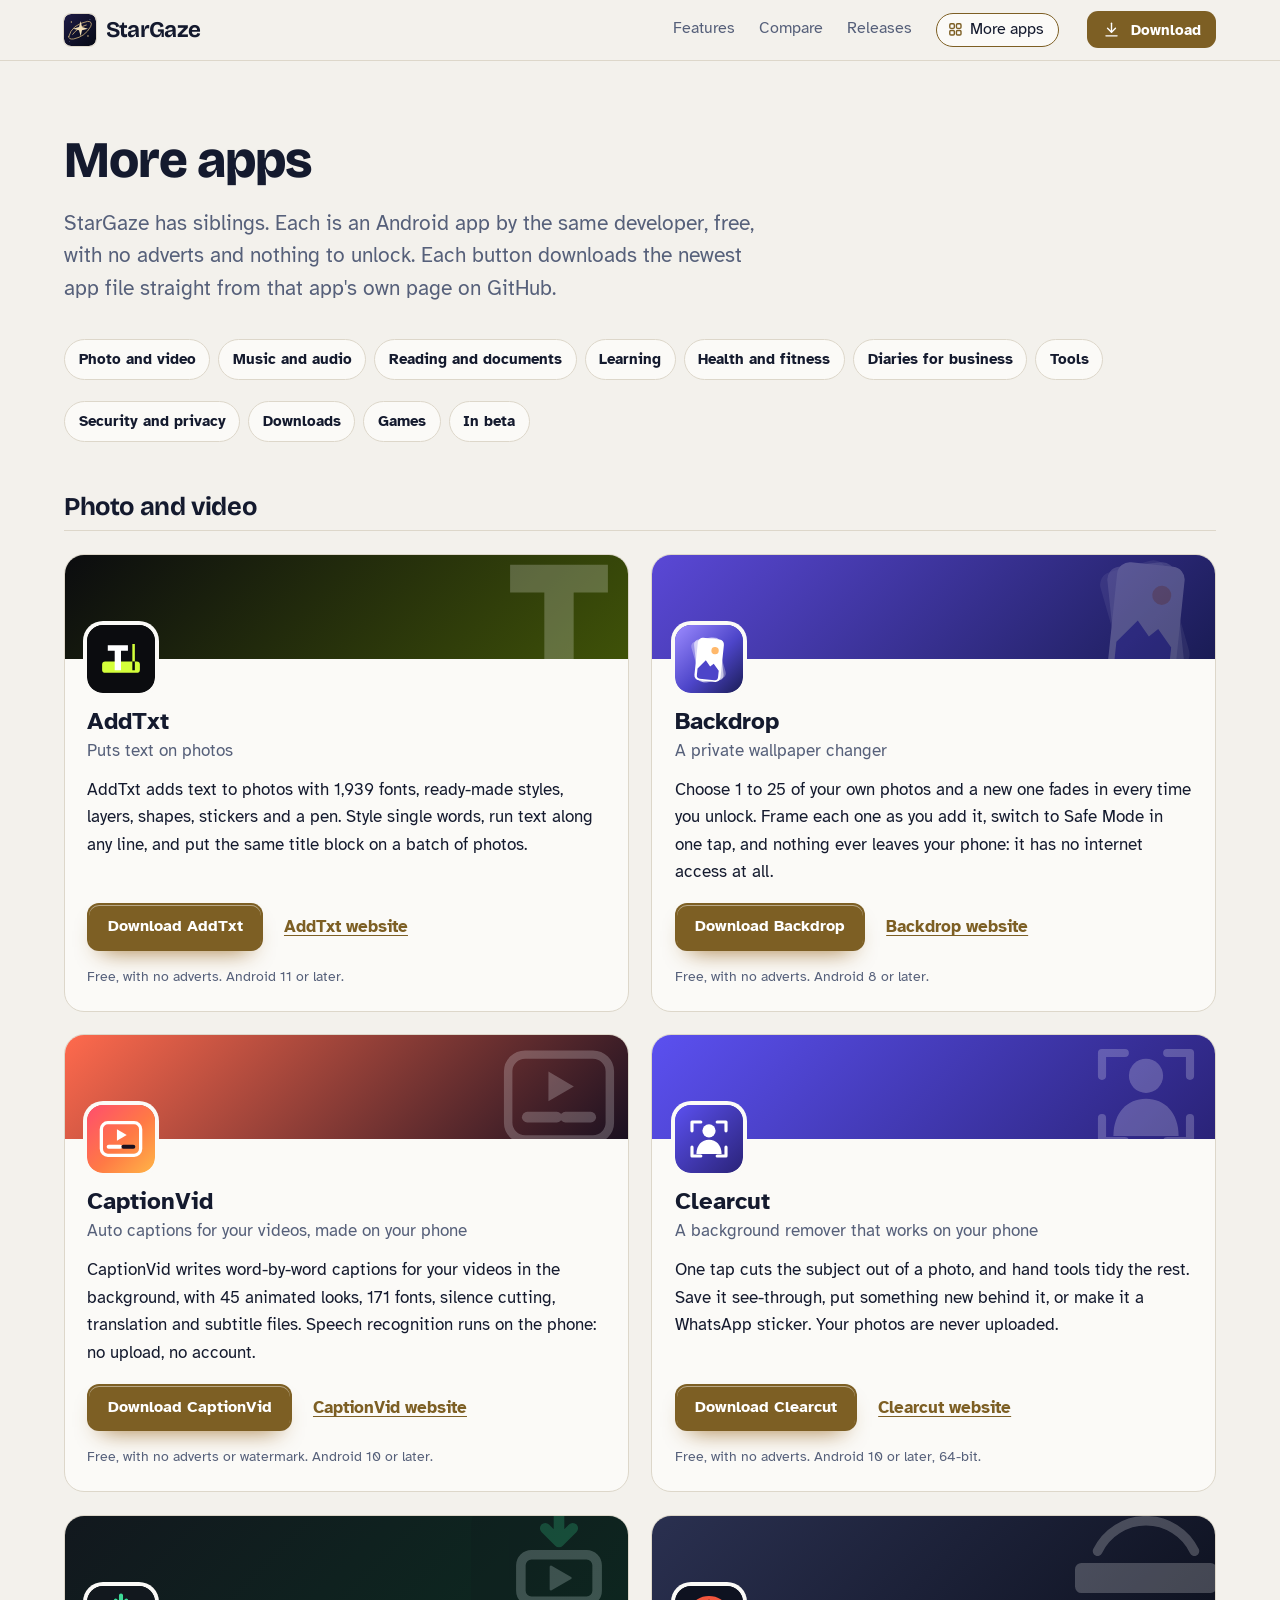
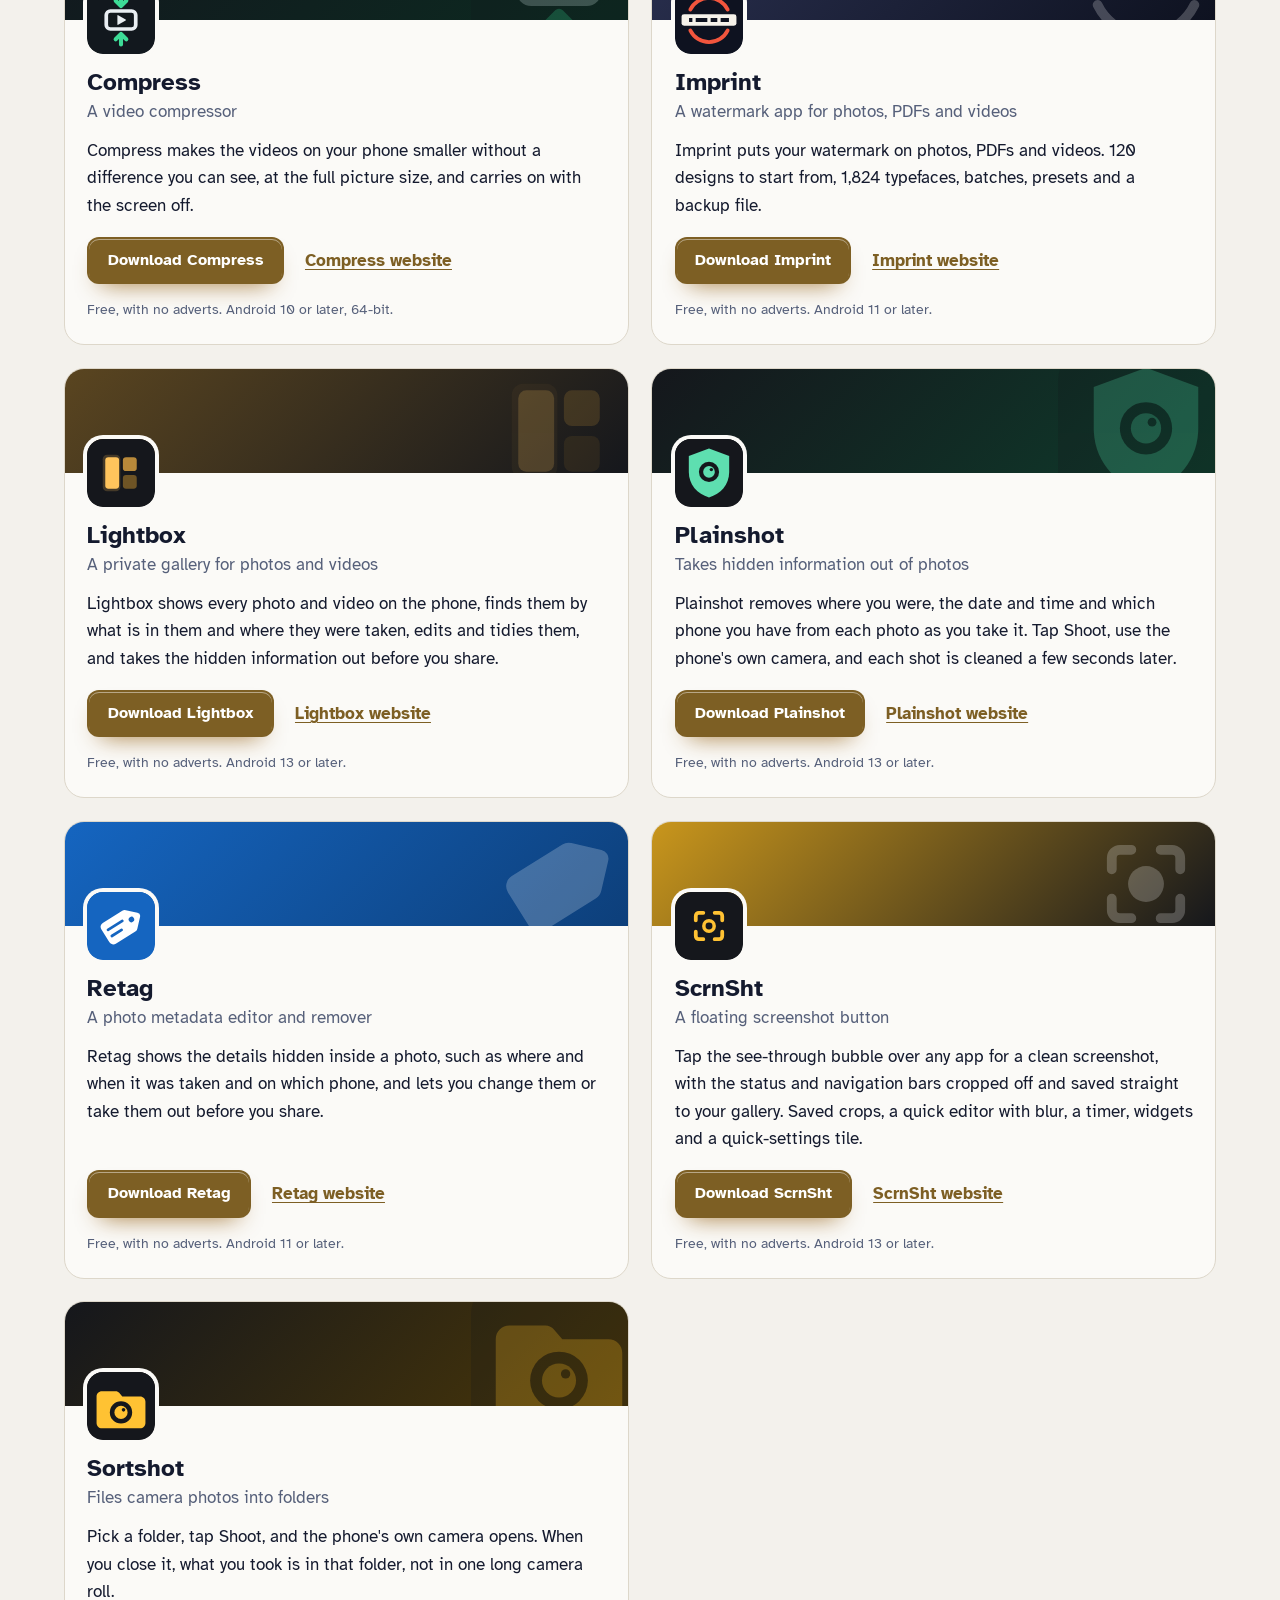
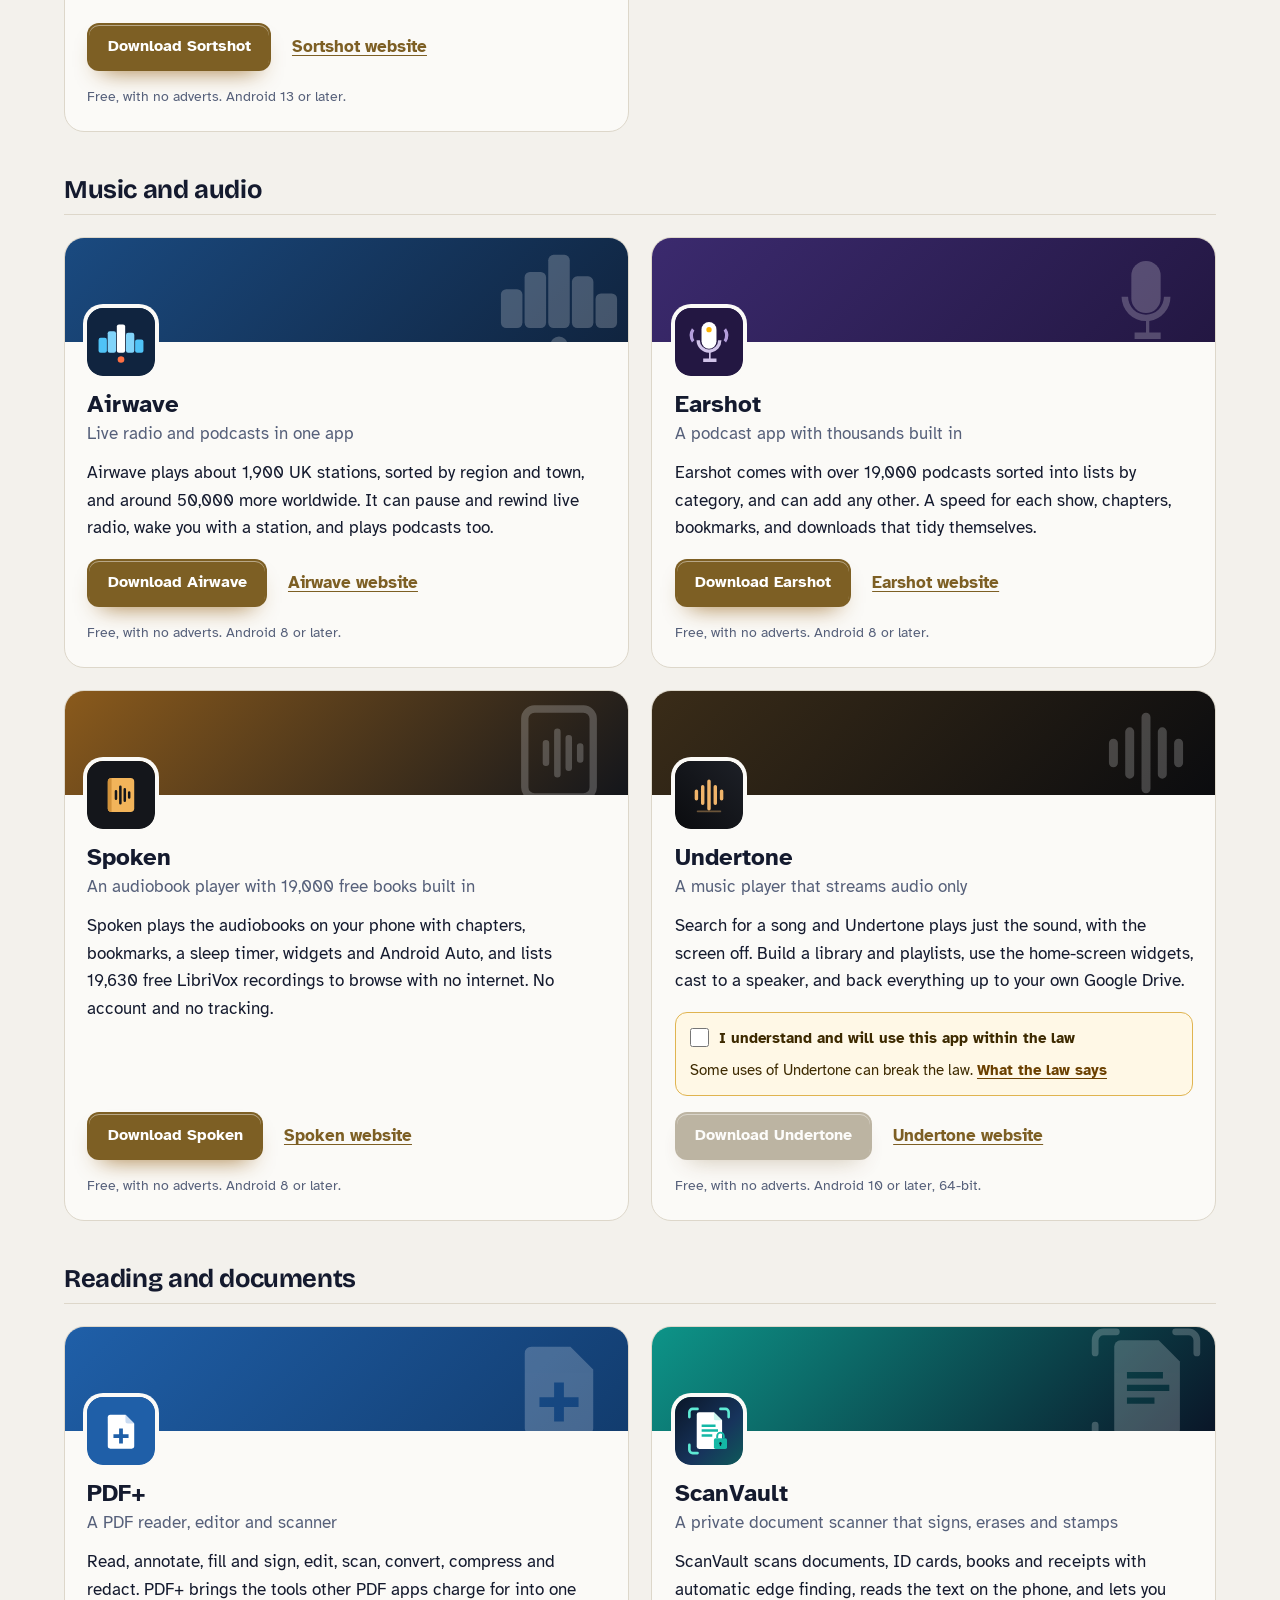
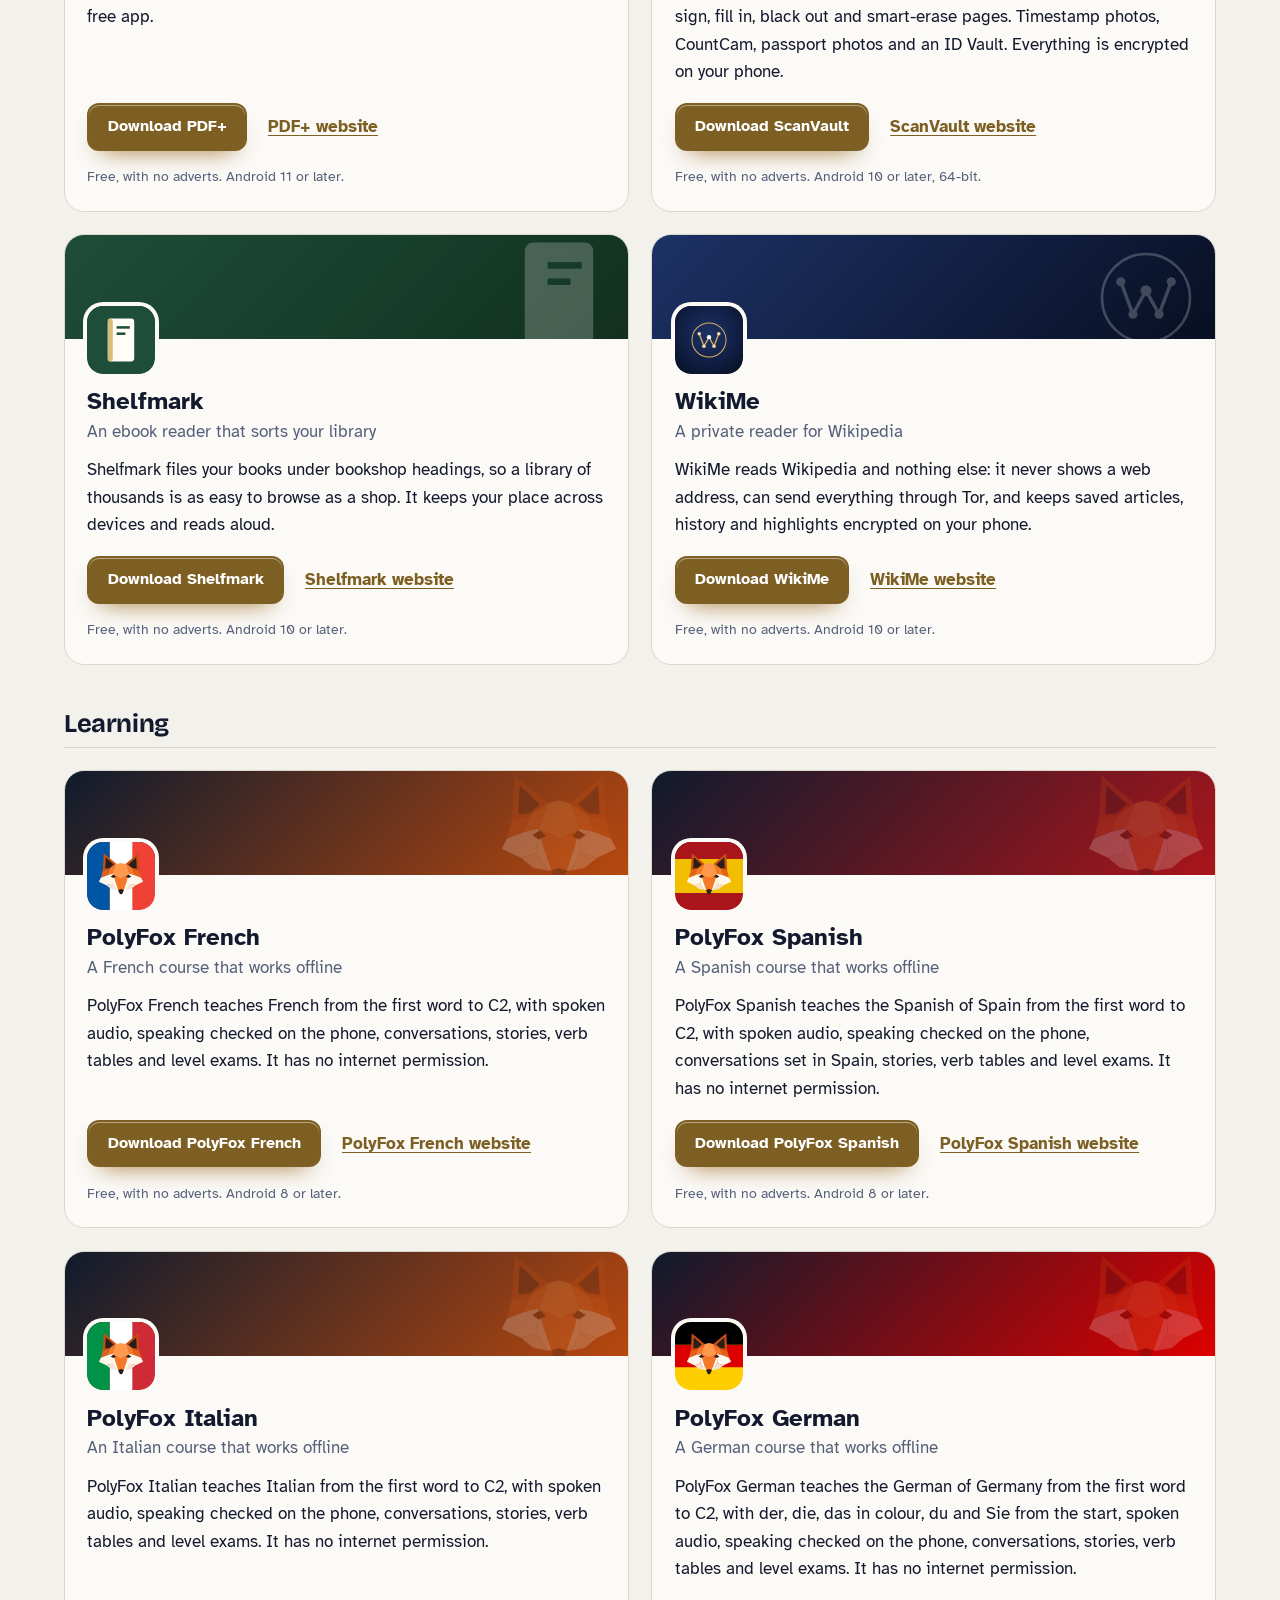
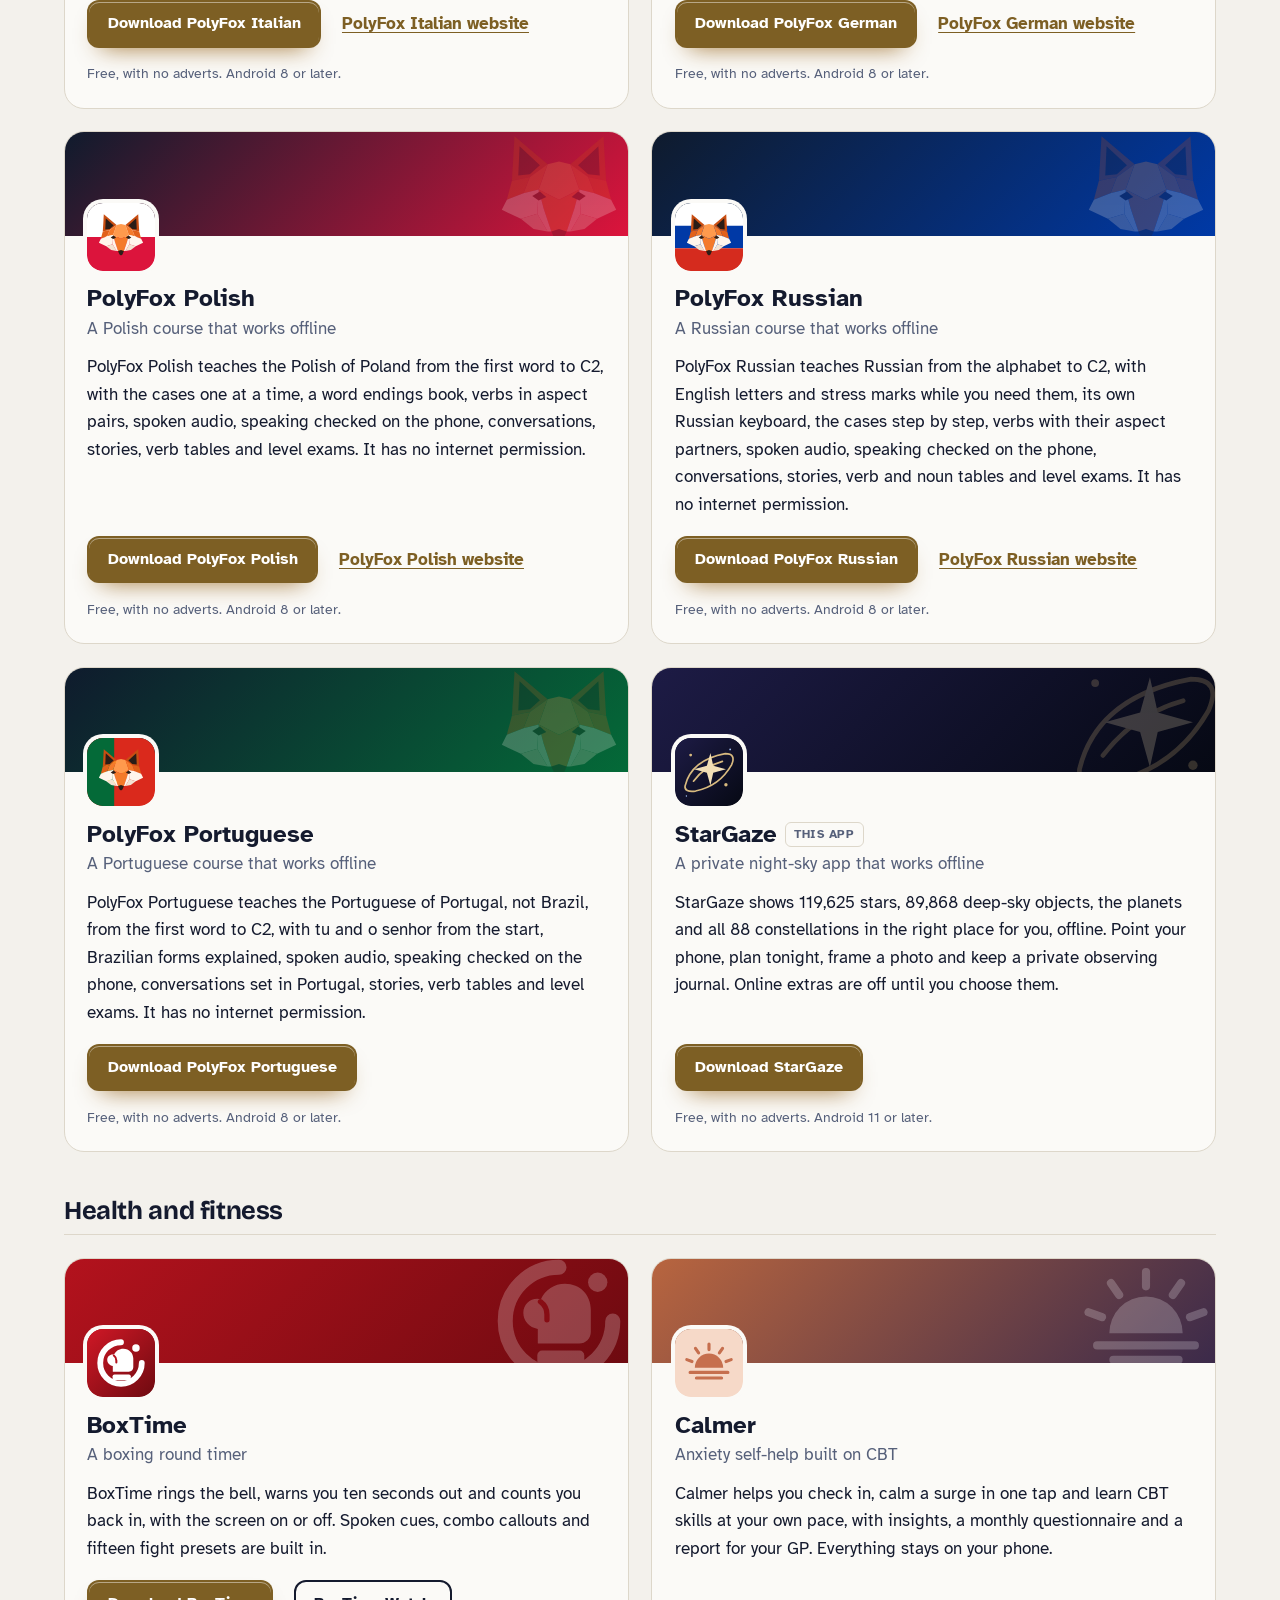
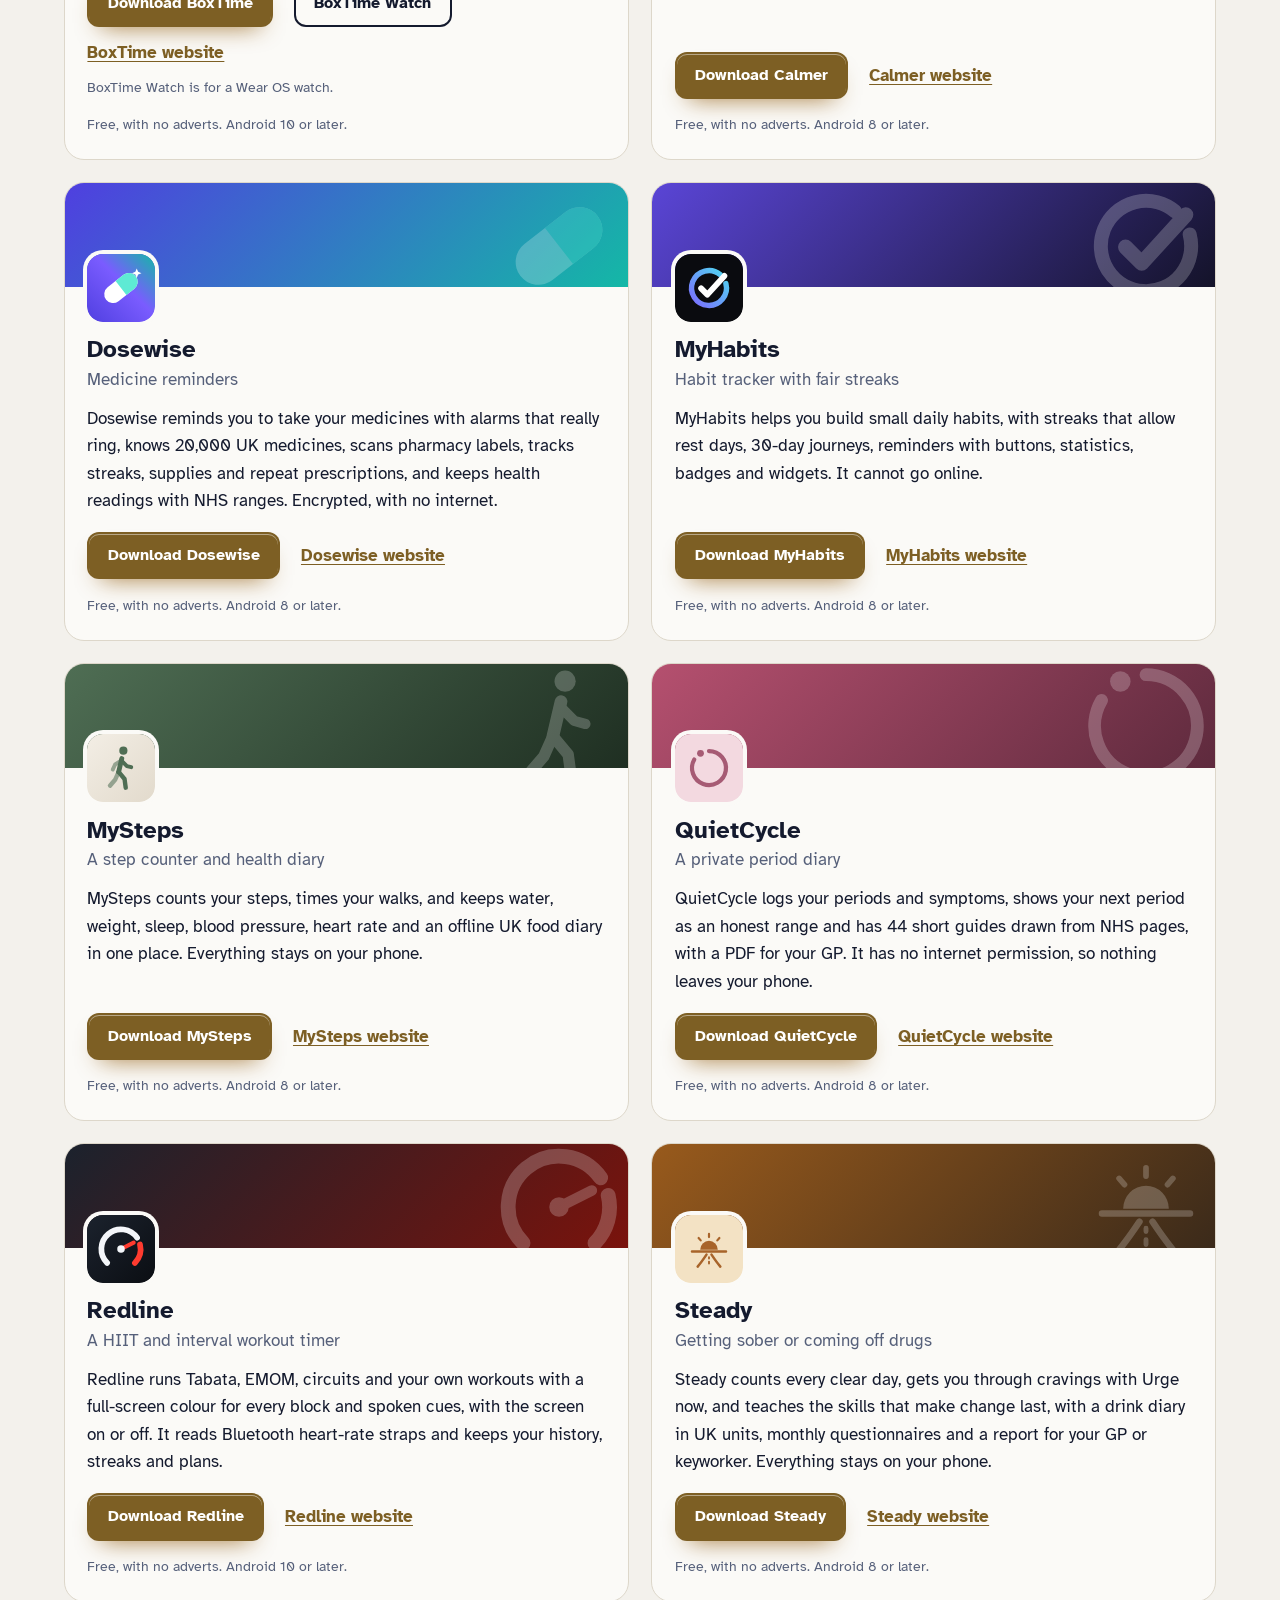
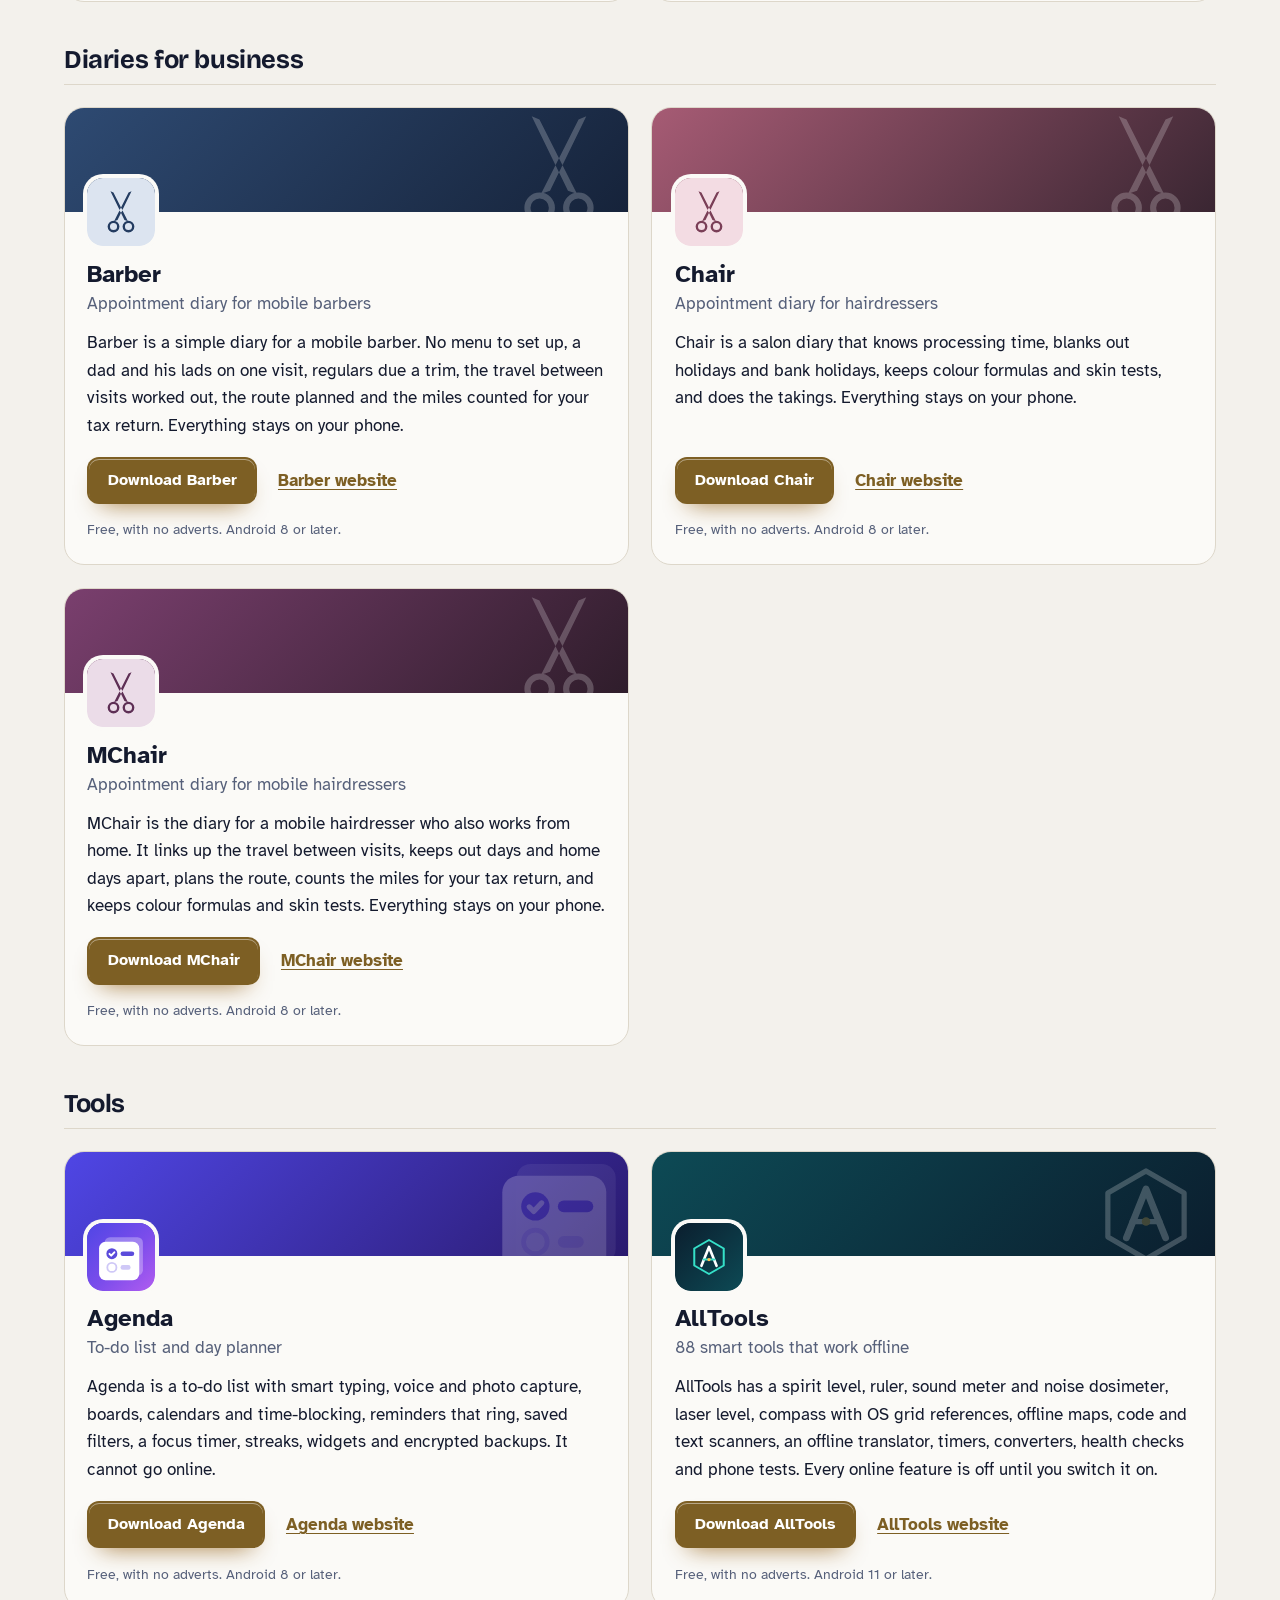
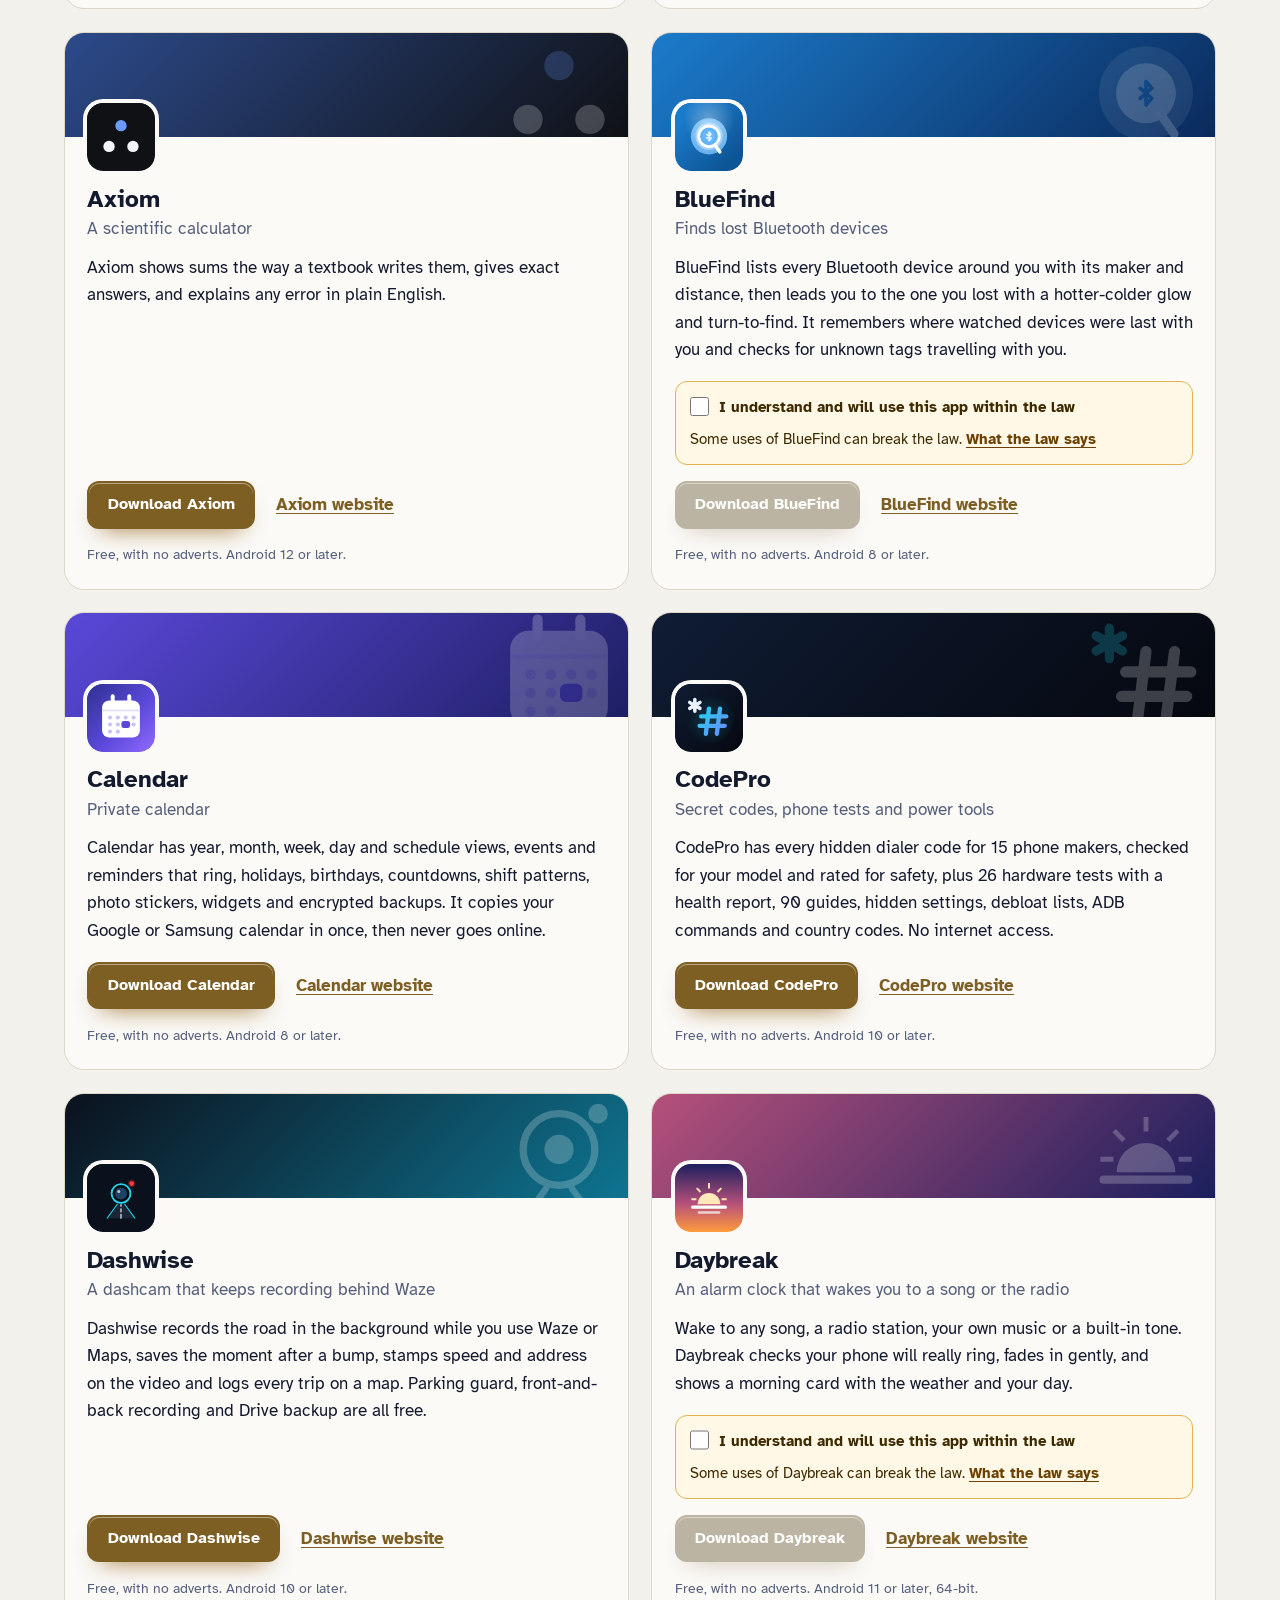
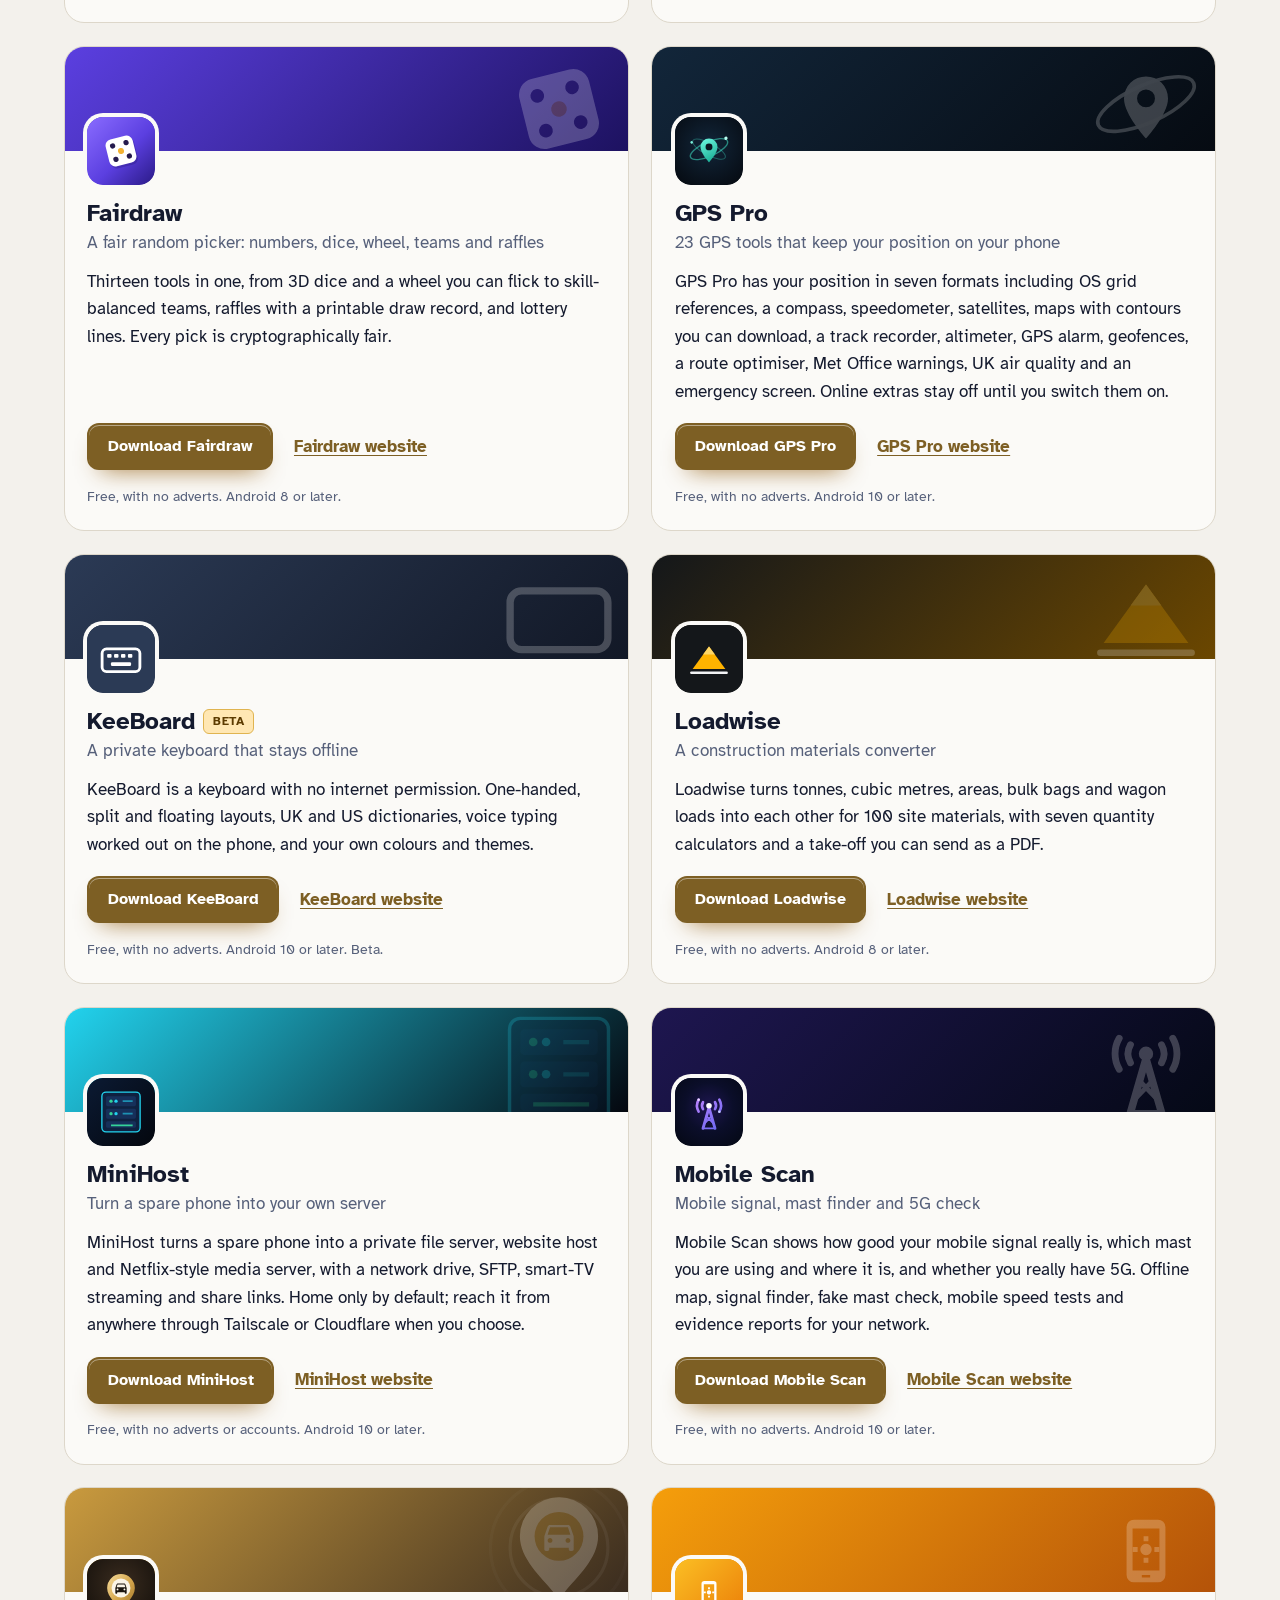
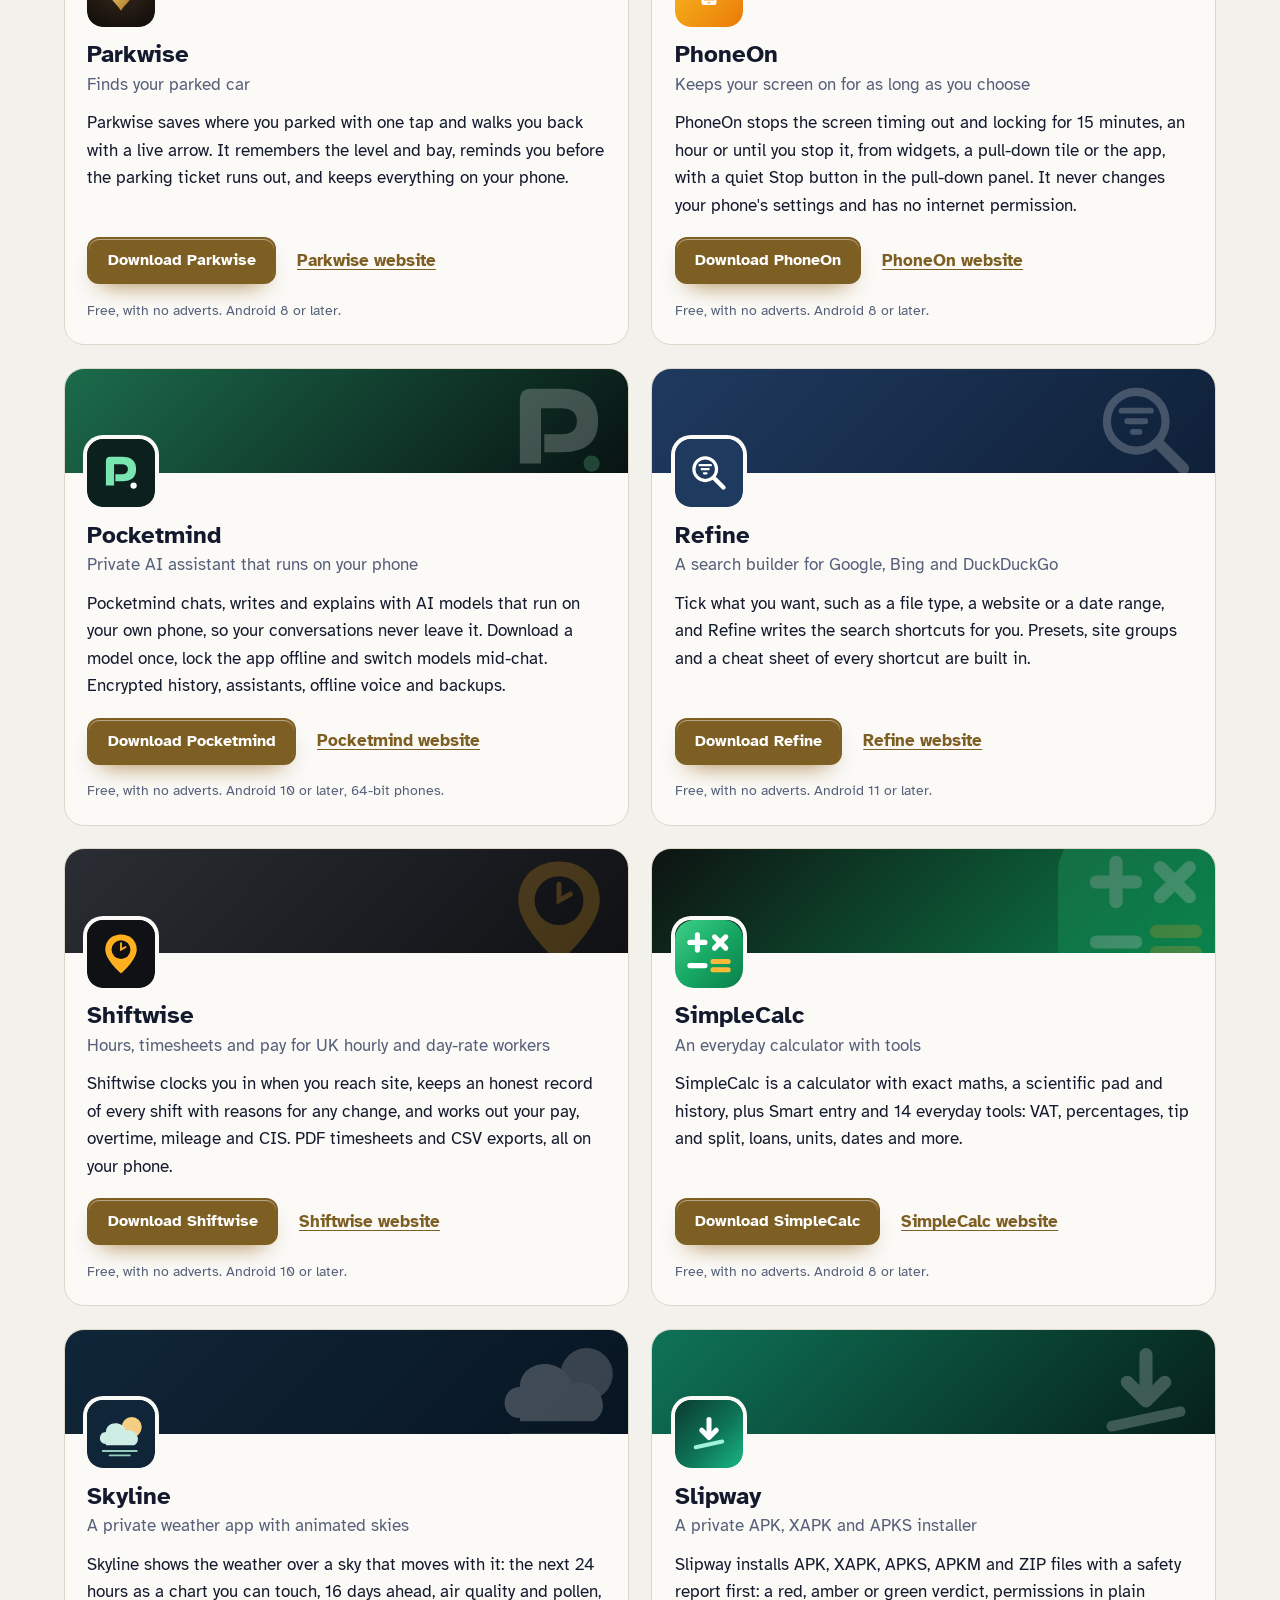
==== commit b0d8b17c: "More apps: add AllTools" ====
--- a/more-apps.html
+++ b/more-apps.html
@@ -4,7 +4,7 @@
 <meta charset="utf-8">
 <meta name="viewport" content="width=device-width, initial-scale=1">
 <title>More free Android apps from the maker of StarGaze</title>
-<meta name="description" content="All 93 free Android apps from the maker of StarGaze, in one list by category, each with its download and a link to its website.">
+<meta name="description" content="All 94 free Android apps from the maker of StarGaze, in one list by category, each with its download and a link to its website.">
 <meta name="author" content="Jonathan Jackson">
 <link rel="canonical" href="https://customgpter.github.io/stargaze/more-apps.html">
 <meta name="theme-color" content="#f3f1ec" media="(prefers-color-scheme: light)">
@@ -12,7 +12,7 @@
 <meta property="og:type" content="website">
 <meta property="og:site_name" content="StarGaze">
 <meta property="og:title" content="More free Android apps from the maker of StarGaze">
-<meta property="og:description" content="All 93 free Android apps from the maker of StarGaze, in one list by category, each with its download and a link to its website.">
+<meta property="og:description" content="All 94 free Android apps from the maker of StarGaze, in one list by category, each with its download and a link to its website.">
 <meta property="og:url" content="https://customgpter.github.io/stargaze/more-apps.html">
 <meta property="og:image" content="https://customgpter.github.io/stargaze/assets/og.png">
 <meta property="og:image:width" content="1200">
@@ -26,7 +26,7 @@
 <link rel="preload" href="./assets/fonts/atkinson-hyperlegible-latin-400-normal.woff2" as="font" type="font/woff2" crossorigin>
 <link rel="stylesheet" href="./assets/site.css?v=1">
 <link rel="stylesheet" href="./assets/house.css?v=1">
-<script type="application/ld+json">{"@context":"https://schema.org","@type":"ItemList","name":"Apps from the maker of StarGaze","url":"https://customgpter.github.io/stargaze/more-apps.html","itemListElement":[{"@type":"ListItem","position":1,"name":"AddTxt","url":"https://customgpter.github.io/addtxt/"},{"@type":"ListItem","position":2,"name":"Backdrop","url":"https://customgpter.github.io/backdrop/"},{"@type":"ListItem","position":3,"name":"CaptionVid","url":"https://customgpter.github.io/captionvid/"},{"@type":"ListItem","position":4,"name":"Clearcut","url":"https://customgpter.github.io/clearcut/"},{"@type":"ListItem","position":5,"name":"Compress","url":"https://customgpter.github.io/compress/"},{"@type":"ListItem","position":6,"name":"Imprint","url":"https://customgpter.github.io/imprint/"},{"@type":"ListItem","position":7,"name":"Lightbox","url":"https://customgpter.github.io/lightbox/"},{"@type":"ListItem","position":8,"name":"Plainshot","url":"https://customgpter.github.io/plainshot/"},{"@type":"ListItem","position":9,"name":"Retag","url":"https://customgpter.github.io/retag/"},{"@type":"ListItem","position":10,"name":"ScrnSht","url":"https://customgpter.github.io/scrnsht/"},{"@type":"ListItem","position":11,"name":"Sortshot","url":"https://customgpter.github.io/sortshot/"},{"@type":"ListItem","position":12,"name":"Airwave","url":"https://customgpter.github.io/airwave/"},{"@type":"ListItem","position":13,"name":"Earshot","url":"https://customgpter.github.io/earshot/"},{"@type":"ListItem","position":14,"name":"Spoken","url":"https://customgpter.github.io/spoken/"},{"@type":"ListItem","position":15,"name":"Undertone","url":"https://customgpter.github.io/undertone/"},{"@type":"ListItem","position":16,"name":"PDF+","url":"https://customgpter.github.io/pdfplus/"},{"@type":"ListItem","position":17,"name":"ScanVault","url":"https://customgpter.github.io/scanvault/"},{"@type":"ListItem","position":18,"name":"Shelfmark","url":"https://customgpter.github.io/shelfmark/"},{"@type":"ListItem","position":19,"name":"WikiMe","url":"https://customgpter.github.io/wikime/"},{"@type":"ListItem","position":20,"name":"PolyFox French","url":"https://customgpter.github.io/polyfox/"},{"@type":"ListItem","position":21,"name":"StarGaze","url":"https://customgpter.github.io/stargaze/"},{"@type":"ListItem","position":22,"name":"BoxTime","url":"https://customgpter.github.io/boxtime/"},{"@type":"ListItem","position":23,"name":"Calmer","url":"https://customgpter.github.io/calmer/"},{"@type":"ListItem","position":24,"name":"Dosewise","url":"https://customgpter.github.io/dosewise/"},{"@type":"ListItem","position":25,"name":"MyHabits","url":"https://customgpter.github.io/myhabits/"},{"@type":"ListItem","position":26,"name":"MySteps","url":"https://customgpter.github.io/mysteps/"},{"@type":"ListItem","position":27,"name":"QuietCycle","url":"https://customgpter.github.io/quietcycle/"},{"@type":"ListItem","position":28,"name":"Redline","url":"https://customgpter.github.io/redline/"},{"@type":"ListItem","position":29,"name":"Steady","url":"https://customgpter.github.io/steady/"},{"@type":"ListItem","position":30,"name":"Barber","url":"https://customgpter.github.io/barber/"},{"@type":"ListItem","position":31,"name":"Chair","url":"https://customgpter.github.io/chair/"},{"@type":"ListItem","position":32,"name":"MChair","url":"https://customgpter.github.io/mchair/"},{"@type":"ListItem","position":33,"name":"Agenda","url":"https://customgpter.github.io/agenda/"},{"@type":"ListItem","position":34,"name":"Axiom","url":"https://customgpter.github.io/axiom/"},{"@type":"ListItem","position":35,"name":"BlueFind","url":"https://customgpter.github.io/bluefind/"},{"@type":"ListItem","position":36,"name":"Calendar","url":"https://customgpter.github.io/calendar/"},{"@type":"ListItem","position":37,"name":"CodePro","url":"https://customgpter.github.io/codepro/"},{"@type":"ListItem","position":38,"name":"Dashwise","url":"https://customgpter.github.io/dashwise/"},{"@type":"ListItem","position":39,"name":"Daybreak","url":"https://customgpter.github.io/daybreak/"},{"@type":"ListItem","position":40,"name":"Fairdraw","url":"https://customgpter.github.io/fairdraw/"},{"@type":"ListItem","position":41,"name":"GPS Pro","url":"https://customgpter.github.io/gpspro/"},{"@type":"ListItem","position":42,"name":"KeeBoard","url":"https://customgpter.github.io/keeboard/"},{"@type":"ListItem","position":43,"name":"Loadwise","url":"https://customgpter.github.io/loadwise/"},{"@type":"ListItem","position":44,"name":"MiniHost","url":"https://customgpter.github.io/minihost/"},{"@type":"ListItem","position":45,"name":"Mobile Scan","url":"https://customgpter.github.io/mobilescan/"},{"@type":"ListItem","position":46,"name":"Parkwise","url":"https://customgpter.github.io/parkwise/"},{"@type":"ListItem","position":47,"name":"Pocketmind","url":"https://customgpter.github.io/pocketmind/"},{"@type":"ListItem","position":48,"name":"Refine","url":"https://customgpter.github.io/refine/"},{"@type":"ListItem","position":49,"name":"Shiftwise","url":"https://customgpter.github.io/shiftwise/"},{"@type":"ListItem","position":50,"name":"SimpleCalc","url":"https://customgpter.github.io/simplecalc/"},{"@type":"ListItem","position":51,"name":"Skyline","url":"https://customgpter.github.io/skyline/"},{"@type":"ListItem","position":52,"name":"Slipway","url":"https://customgpter.github.io/slipway/"},{"@type":"ListItem","position":53,"name":"Tagger","url":"https://customgpter.github.io/tagger/"},{"@type":"ListItem","position":54,"name":"TotalClean","url":"https://customgpter.github.io/totalclean/"},{"@type":"ListItem","position":55,"name":"TVLink","url":"https://customgpter.github.io/tvlink/"},{"@type":"ListItem","position":56,"name":"Unbox","url":"https://customgpter.github.io/unbox/"},{"@type":"ListItem","position":57,"name":"WhatsKeep","url":"https://customgpter.github.io/whatskeep/"},{"@type":"ListItem","position":58,"name":"WiFi Scan","url":"https://customgpter.github.io/wifiscan/"},{"@type":"ListItem","position":59,"name":"Auditly","url":"https://customgpter.github.io/auditly/"},{"@type":"ListItem","position":60,"name":"Backchannel","url":"https://customgpter.github.io/backchannel/"},{"@type":"ListItem","position":61,"name":"ENotes","url":"https://customgpter.github.io/enotes/"},{"@type":"ListItem","position":62,"name":"FindMe","url":"https://customgpter.github.io/findme/"},{"@type":"ListItem","position":63,"name":"iLock","url":"https://customgpter.github.io/ilock/"},{"@type":"ListItem","position":64,"name":"ImSafe","url":"https://customgpter.github.io/imsafe/"},{"@type":"ListItem","position":65,"name":"IShred","url":"https://customgpter.github.io/ishred/"},{"@type":"ListItem","position":66,"name":"LockBox","url":"https://customgpter.github.io/lockbox/"},{"@type":"ListItem","position":67,"name":"PassVault","url":"https://customgpter.github.io/passvault/"},{"@type":"ListItem","position":68,"name":"SpyFind","url":"https://customgpter.github.io/spyfind/"},{"@type":"ListItem","position":69,"name":"TextWipe","url":"https://customgpter.github.io/textwipe/"},{"@type":"ListItem","position":70,"name":"Tracewire","url":"https://customgpter.github.io/tracewire/"},{"@type":"ListItem","position":71,"name":"Vigil","url":"https://customgpter.github.io/vigil/"},{"@type":"ListItem","position":72,"name":"Grab","url":"https://customgpter.github.io/grab/"},{"@type":"ListItem","position":73,"name":"Swarm","url":"https://customgpter.github.io/swarm/"},{"@type":"ListItem","position":74,"name":"Plane Games","url":"https://customgpter.github.io/plane-games/"},{"@type":"ListItem","position":75,"name":"Ninefold","url":"https://customgpter.github.io/ninefold/"},{"@type":"ListItem","position":76,"name":"Cubewise","url":"https://customgpter.github.io/cubewise/"},{"@type":"ListItem","position":77,"name":"Tilewise","url":"https://customgpter.github.io/tilewise/"},{"@type":"ListItem","position":78,"name":"Letterwise","url":"https://customgpter.github.io/letterwise/"},{"@type":"ListItem","position":79,"name":"Kingside","url":"https://customgpter.github.io/kingside/"},{"@type":"ListItem","position":80,"name":"Deckhand","url":"https://customgpter.github.io/deckhand/"},{"@type":"ListItem","position":81,"name":"SNESForge","url":"https://customgpter.github.io/snesforge/"},{"@type":"ListItem","position":82,"name":"Fame Boy","url":"https://customgpter.github.io/fameboy/"},{"@type":"ListItem","position":83,"name":"PSPPro","url":"https://customgpter.github.io/psppro/"},{"@type":"ListItem","position":84,"name":"MegaGen","url":"https://customgpter.github.io/megagen/"},{"@type":"ListItem","position":85,"name":"QVR","url":"https://customgpter.github.io/qvr/"},{"@type":"ListItem","position":86,"name":"QVR Watch","url":"https://customgpter.github.io/qvr-watch/"},{"@type":"ListItem","position":87,"name":"QVRLite","url":"https://customgpter.github.io/qvrlite/"},{"@type":"ListItem","position":88,"name":"Onionz","url":"https://customgpter.github.io/onionz/"},{"@type":"ListItem","position":89,"name":"OnionzWeb","url":"https://customgpter.github.io/onionzweb/"},{"@type":"ListItem","position":90,"name":"PolyFox German","url":"https://customgpter.github.io/polyfox-german/"},{"@type":"ListItem","position":91,"name":"PolyFox Polish","url":"https://customgpter.github.io/polyfox-polish/"},{"@type":"ListItem","position":92,"name":"PolyFox Russian","url":"https://customgpter.github.io/polyfox-russian/"}]}</script>
+<script type="application/ld+json">{"@context":"https://schema.org","@type":"ItemList","name":"Apps from the maker of StarGaze","url":"https://customgpter.github.io/stargaze/more-apps.html","itemListElement":[{"@type":"ListItem","position":1,"name":"AddTxt","url":"https://customgpter.github.io/addtxt/"},{"@type":"ListItem","position":2,"name":"Backdrop","url":"https://customgpter.github.io/backdrop/"},{"@type":"ListItem","position":3,"name":"CaptionVid","url":"https://customgpter.github.io/captionvid/"},{"@type":"ListItem","position":4,"name":"Clearcut","url":"https://customgpter.github.io/clearcut/"},{"@type":"ListItem","position":5,"name":"Compress","url":"https://customgpter.github.io/compress/"},{"@type":"ListItem","position":6,"name":"Imprint","url":"https://customgpter.github.io/imprint/"},{"@type":"ListItem","position":7,"name":"Lightbox","url":"https://customgpter.github.io/lightbox/"},{"@type":"ListItem","position":8,"name":"Plainshot","url":"https://customgpter.github.io/plainshot/"},{"@type":"ListItem","position":9,"name":"Retag","url":"https://customgpter.github.io/retag/"},{"@type":"ListItem","position":10,"name":"ScrnSht","url":"https://customgpter.github.io/scrnsht/"},{"@type":"ListItem","position":11,"name":"Sortshot","url":"https://customgpter.github.io/sortshot/"},{"@type":"ListItem","position":12,"name":"Airwave","url":"https://customgpter.github.io/airwave/"},{"@type":"ListItem","position":13,"name":"Earshot","url":"https://customgpter.github.io/earshot/"},{"@type":"ListItem","position":14,"name":"Spoken","url":"https://customgpter.github.io/spoken/"},{"@type":"ListItem","position":15,"name":"Undertone","url":"https://customgpter.github.io/undertone/"},{"@type":"ListItem","position":16,"name":"PDF+","url":"https://customgpter.github.io/pdfplus/"},{"@type":"ListItem","position":17,"name":"ScanVault","url":"https://customgpter.github.io/scanvault/"},{"@type":"ListItem","position":18,"name":"Shelfmark","url":"https://customgpter.github.io/shelfmark/"},{"@type":"ListItem","position":19,"name":"WikiMe","url":"https://customgpter.github.io/wikime/"},{"@type":"ListItem","position":20,"name":"PolyFox French","url":"https://customgpter.github.io/polyfox/"},{"@type":"ListItem","position":21,"name":"StarGaze","url":"https://customgpter.github.io/stargaze/"},{"@type":"ListItem","position":22,"name":"BoxTime","url":"https://customgpter.github.io/boxtime/"},{"@type":"ListItem","position":23,"name":"Calmer","url":"https://customgpter.github.io/calmer/"},{"@type":"ListItem","position":24,"name":"Dosewise","url":"https://customgpter.github.io/dosewise/"},{"@type":"ListItem","position":25,"name":"MyHabits","url":"https://customgpter.github.io/myhabits/"},{"@type":"ListItem","position":26,"name":"MySteps","url":"https://customgpter.github.io/mysteps/"},{"@type":"ListItem","position":27,"name":"QuietCycle","url":"https://customgpter.github.io/quietcycle/"},{"@type":"ListItem","position":28,"name":"Redline","url":"https://customgpter.github.io/redline/"},{"@type":"ListItem","position":29,"name":"Steady","url":"https://customgpter.github.io/steady/"},{"@type":"ListItem","position":30,"name":"Barber","url":"https://customgpter.github.io/barber/"},{"@type":"ListItem","position":31,"name":"Chair","url":"https://customgpter.github.io/chair/"},{"@type":"ListItem","position":32,"name":"MChair","url":"https://customgpter.github.io/mchair/"},{"@type":"ListItem","position":33,"name":"Agenda","url":"https://customgpter.github.io/agenda/"},{"@type":"ListItem","position":34,"name":"AllTools","url":"https://customgpter.github.io/alltools/"},{"@type":"ListItem","position":35,"name":"Axiom","url":"https://customgpter.github.io/axiom/"},{"@type":"ListItem","position":36,"name":"BlueFind","url":"https://customgpter.github.io/bluefind/"},{"@type":"ListItem","position":37,"name":"Calendar","url":"https://customgpter.github.io/calendar/"},{"@type":"ListItem","position":38,"name":"CodePro","url":"https://customgpter.github.io/codepro/"},{"@type":"ListItem","position":39,"name":"Dashwise","url":"https://customgpter.github.io/dashwise/"},{"@type":"ListItem","position":40,"name":"Daybreak","url":"https://customgpter.github.io/daybreak/"},{"@type":"ListItem","position":41,"name":"Fairdraw","url":"https://customgpter.github.io/fairdraw/"},{"@type":"ListItem","position":42,"name":"GPS Pro","url":"https://customgpter.github.io/gpspro/"},{"@type":"ListItem","position":43,"name":"KeeBoard","url":"https://customgpter.github.io/keeboard/"},{"@type":"ListItem","position":44,"name":"Loadwise","url":"https://customgpter.github.io/loadwise/"},{"@type":"ListItem","position":45,"name":"MiniHost","url":"https://customgpter.github.io/minihost/"},{"@type":"ListItem","position":46,"name":"Mobile Scan","url":"https://customgpter.github.io/mobilescan/"},{"@type":"ListItem","position":47,"name":"Parkwise","url":"https://customgpter.github.io/parkwise/"},{"@type":"ListItem","position":48,"name":"Pocketmind","url":"https://customgpter.github.io/pocketmind/"},{"@type":"ListItem","position":49,"name":"Refine","url":"https://customgpter.github.io/refine/"},{"@type":"ListItem","position":50,"name":"Shiftwise","url":"https://customgpter.github.io/shiftwise/"},{"@type":"ListItem","position":51,"name":"SimpleCalc","url":"https://customgpter.github.io/simplecalc/"},{"@type":"ListItem","position":52,"name":"Skyline","url":"https://customgpter.github.io/skyline/"},{"@type":"ListItem","position":53,"name":"Slipway","url":"https://customgpter.github.io/slipway/"},{"@type":"ListItem","position":54,"name":"Tagger","url":"https://customgpter.github.io/tagger/"},{"@type":"ListItem","position":55,"name":"TotalClean","url":"https://customgpter.github.io/totalclean/"},{"@type":"ListItem","position":56,"name":"TVLink","url":"https://customgpter.github.io/tvlink/"},{"@type":"ListItem","position":57,"name":"Unbox","url":"https://customgpter.github.io/unbox/"},{"@type":"ListItem","position":58,"name":"WhatsKeep","url":"https://customgpter.github.io/whatskeep/"},{"@type":"ListItem","position":59,"name":"WiFi Scan","url":"https://customgpter.github.io/wifiscan/"},{"@type":"ListItem","position":60,"name":"Auditly","url":"https://customgpter.github.io/auditly/"},{"@type":"ListItem","position":61,"name":"Backchannel","url":"https://customgpter.github.io/backchannel/"},{"@type":"ListItem","position":62,"name":"ENotes","url":"https://customgpter.github.io/enotes/"},{"@type":"ListItem","position":63,"name":"FindMe","url":"https://customgpter.github.io/findme/"},{"@type":"ListItem","position":64,"name":"iLock","url":"https://customgpter.github.io/ilock/"},{"@type":"ListItem","position":65,"name":"ImSafe","url":"https://customgpter.github.io/imsafe/"},{"@type":"ListItem","position":66,"name":"IShred","url":"https://customgpter.github.io/ishred/"},{"@type":"ListItem","position":67,"name":"LockBox","url":"https://customgpter.github.io/lockbox/"},{"@type":"ListItem","position":68,"name":"PassVault","url":"https://customgpter.github.io/passvault/"},{"@type":"ListItem","position":69,"name":"SpyFind","url":"https://customgpter.github.io/spyfind/"},{"@type":"ListItem","position":70,"name":"TextWipe","url":"https://customgpter.github.io/textwipe/"},{"@type":"ListItem","position":71,"name":"Tracewire","url":"https://customgpter.github.io/tracewire/"},{"@type":"ListItem","position":72,"name":"Vigil","url":"https://customgpter.github.io/vigil/"},{"@type":"ListItem","position":73,"name":"Grab","url":"https://customgpter.github.io/grab/"},{"@type":"ListItem","position":74,"name":"Swarm","url":"https://customgpter.github.io/swarm/"},{"@type":"ListItem","position":75,"name":"Plane Games","url":"https://customgpter.github.io/plane-games/"},{"@type":"ListItem","position":76,"name":"Ninefold","url":"https://customgpter.github.io/ninefold/"},{"@type":"ListItem","position":77,"name":"Cubewise","url":"https://customgpter.github.io/cubewise/"},{"@type":"ListItem","position":78,"name":"Tilewise","url":"https://customgpter.github.io/tilewise/"},{"@type":"ListItem","position":79,"name":"Letterwise","url":"https://customgpter.github.io/letterwise/"},{"@type":"ListItem","position":80,"name":"Kingside","url":"https://customgpter.github.io/kingside/"},{"@type":"ListItem","position":81,"name":"Deckhand","url":"https://customgpter.github.io/deckhand/"},{"@type":"ListItem","position":82,"name":"SNESForge","url":"https://customgpter.github.io/snesforge/"},{"@type":"ListItem","position":83,"name":"Fame Boy","url":"https://customgpter.github.io/fameboy/"},{"@type":"ListItem","position":84,"name":"PSPPro","url":"https://customgpter.github.io/psppro/"},{"@type":"ListItem","position":85,"name":"MegaGen","url":"https://customgpter.github.io/megagen/"},{"@type":"ListItem","position":86,"name":"QVR","url":"https://customgpter.github.io/qvr/"},{"@type":"ListItem","position":87,"name":"QVR Watch","url":"https://customgpter.github.io/qvr-watch/"},{"@type":"ListItem","position":88,"name":"QVRLite","url":"https://customgpter.github.io/qvrlite/"},{"@type":"ListItem","position":89,"name":"Onionz","url":"https://customgpter.github.io/onionz/"},{"@type":"ListItem","position":90,"name":"OnionzWeb","url":"https://customgpter.github.io/onionzweb/"},{"@type":"ListItem","position":91,"name":"PolyFox German","url":"https://customgpter.github.io/polyfox-german/"},{"@type":"ListItem","position":92,"name":"PolyFox Polish","url":"https://customgpter.github.io/polyfox-polish/"},{"@type":"ListItem","position":93,"name":"PolyFox Russian","url":"https://customgpter.github.io/polyfox-russian/"}]}</script>
 <link rel="stylesheet" href="./assets/apps-list.css?v=1">
 <script src="./assets/apps-list.js?v=1" defer></script>
 </head>
@@ -86,7 +86,7 @@
 <li class="mapp" style="--b:#7a3f6e;--b2:#2f1d2b"><div class="mapp-cover" aria-hidden="true"><svg viewBox="0 0 108 108"><g transform="translate(54 54) scale(1.25) translate(-54 -52)"><path fill="#fff" fill-rule="evenodd" d="M37 70.5a7.5 7.5 0 1 0 15 0a7.5 7.5 0 1 0-15 0zM40 70.5a4.5 4.5 0 1 0 9 0a4.5 4.5 0 1 0-9 0zM56 70.5a7.5 7.5 0 1 0 15 0a7.5 7.5 0 1 0-15 0zM59 70.5a4.5 4.5 0 1 0 9 0a4.5 4.5 0 1 0-9 0z"/><path fill="#fff" d="M45.2 63.6 49.6 62.2 67.4 25.6 63.6 27.2zM62.8 63.6 58.4 62.2 40.6 25.6 44.4 27.2z"/><circle cx="54" cy="49.8" r="1.8" fill="none"/></g></svg></div><div class="mapp-body"><svg class="mapp-icon" viewBox="0 0 108 108" aria-hidden="true"><rect width="108" height="108" rx="24" fill="#EBDCE8"/><g transform="translate(54 54) scale(1.25) translate(-54 -52)"><path fill="#5E2F55" fill-rule="evenodd" d="M37 70.5a7.5 7.5 0 1 0 15 0a7.5 7.5 0 1 0-15 0zM40 70.5a4.5 4.5 0 1 0 9 0a4.5 4.5 0 1 0-9 0zM56 70.5a7.5 7.5 0 1 0 15 0a7.5 7.5 0 1 0-15 0zM59 70.5a4.5 4.5 0 1 0 9 0a4.5 4.5 0 1 0-9 0z"/><path fill="#5E2F55" d="M45.2 63.6 49.6 62.2 67.4 25.6 63.6 27.2zM62.8 63.6 58.4 62.2 40.6 25.6 44.4 27.2z"/><circle cx="54" cy="49.8" r="1.8" fill="#EBDCE8"/></g></svg><h3>MChair</h3><p class="mapp-kind">Appointment diary for mobile hairdressers</p><p class="mapp-say">MChair is the diary for a mobile hairdresser who also works from home. It links up the travel between visits, keeps out days and home days apart, plans the route, counts the miles for your tax return, and keeps colour formulas and skin tests. Everything stays on your phone.</p><p class="mapp-go"><a class="button" href="https://github.com/CustomGPTer/mchair/releases/latest/download/MChair.apk">Download MChair</a><a class="mapp-site" href="https://customgpter.github.io/mchair/">MChair website</a></p><p class="mapp-needs">Free, with no adverts. Android 8 or later.</p></div></li></ul></div>
 <div class="mapps-group" role="group" aria-labelledby="apps-tools"><h2 class="mapps-cat" id="apps-tools">Tools</h2>
 <ul class="mapps"><li class="mapp" style="--b:#4f46e5;--b2:#2a1a6e"><div class="mapp-cover" aria-hidden="true"><svg viewBox="0 0 108 108"><g transform="translate(54 56) scale(1.45) translate(-52 -56)"><rect x="34" y="33" width="42" height="42" rx="6" fill="#fff" fill-opacity=".3"/><rect x="28" y="38" width="44" height="42" rx="7" fill="#fff" fill-opacity=".95"/><circle cx="42" cy="51" r="6" fill="#5b4bdb"/><path d="M39.4 51.2l1.9 1.9 3.4-3.6" stroke="#fff" stroke-width="2.2" fill="none" stroke-linecap="round" stroke-linejoin="round"/><rect x="51.5" y="48.5" width="15" height="5" rx="2.5" fill="#5b4bdb"/><circle cx="42" cy="66" r="5" fill="none" stroke="#cfc8f7" stroke-width="2"/><rect x="51.5" y="63.5" width="11" height="5" rx="2.5" fill="#cfc8f7"/></g></svg></div><div class="mapp-body"><svg class="mapp-icon" viewBox="0 0 108 108" aria-hidden="true"><defs><linearGradient id="i-agenda-agi" x1="0" y1="0" x2="1" y2="1"><stop offset="0" stop-color="#4f46e5"/><stop offset=".55" stop-color="#7c4deb"/><stop offset="1" stop-color="#b15cf0"/></linearGradient></defs><rect width="108" height="108" rx="24" fill="url(#i-agenda-agi)"/><g transform="translate(54 56) scale(1.45) translate(-52 -56)"><rect x="34" y="33" width="42" height="42" rx="6" fill="#fff" fill-opacity=".3"/><rect x="28" y="38" width="44" height="42" rx="7" fill="#fff"/><circle cx="42" cy="51" r="6" fill="#5b4bdb"/><path d="M39.4 51.2l1.9 1.9 3.4-3.6" stroke="#fff" stroke-width="2.2" fill="none" stroke-linecap="round" stroke-linejoin="round"/><rect x="51.5" y="48.5" width="15" height="5" rx="2.5" fill="#5b4bdb"/><circle cx="42" cy="66" r="5" fill="none" stroke="#cfc8f7" stroke-width="2"/><rect x="51.5" y="63.5" width="11" height="5" rx="2.5" fill="#cfc8f7"/></g></svg><h3>Agenda</h3><p class="mapp-kind">To-do list and day planner</p><p class="mapp-say">Agenda is a to-do list with smart typing, voice and photo capture, boards, calendars and time-blocking, reminders that ring, saved filters, a focus timer, streaks, widgets and encrypted backups. It cannot go online.</p><p class="mapp-go"><a class="button" href="https://github.com/CustomGPTer/agenda/releases/latest/download/Agenda.apk">Download Agenda</a><a class="mapp-site" href="https://customgpter.github.io/agenda/">Agenda website</a></p><p class="mapp-needs">Free, with no adverts. Android 8 or later.</p></div></li>
-<li class="mapp" style="--b:#2c4a8a;--b2:#0f1115"><div class="mapp-cover" aria-hidden="true"><svg viewBox="0 0 108 108"><circle cx="54" cy="36" r="9" fill="#6c9bff"/><circle cx="35" cy="69" r="9" fill="#f3f5f8"/><circle cx="73" cy="69" r="9" fill="#f3f5f8"/></svg></div><div class="mapp-body"><svg class="mapp-icon" viewBox="0 0 108 108" aria-hidden="true"><rect width="108" height="108" rx="24" fill="#0f1115"/><circle cx="54" cy="36" r="9" fill="#6c9bff"/><circle cx="35" cy="69" r="9" fill="#f3f5f8"/><circle cx="73" cy="69" r="9" fill="#f3f5f8"/></svg><h3>Axiom</h3><p class="mapp-kind">A scientific calculator</p><p class="mapp-say">Axiom shows sums the way a textbook writes them, gives exact answers, and explains any error in plain English.</p><p class="mapp-go"><a class="button" href="https://github.com/CustomGPTer/axiom/releases/latest/download/Axiom.apk">Download Axiom</a><a class="mapp-site" href="https://customgpter.github.io/axiom/">Axiom website</a></p><p class="mapp-needs">Free, with no adverts. Android 12 or later.</p></div></li>
+<li class="mapp" style="--b:#0d4a55;--b2:#0b1e2e"><div class="mapp-cover" aria-hidden="true"><svg viewBox="0 0 108 108"><path d="M54 27L77.4 40.5L77.4 67.5L54 81L30.6 67.5L30.6 40.5Z" stroke="#fff" stroke-width="3.2" stroke-linejoin="round" fill="none"/><path d="M42 68L54 38L66 68" stroke="#fff" stroke-width="4.2" stroke-linecap="round" stroke-linejoin="round" fill="none"/><path d="M45.5 58L62.5 58" stroke="#fff" stroke-width="3.2" stroke-linecap="round"/><circle cx="54" cy="58" r="2.6" fill="#ffc24b"/></svg></div><div class="mapp-body"><svg class="mapp-icon" viewBox="0 0 108 108" aria-hidden="true"><defs><linearGradient id="i-alltools-atbg" x1="0" y1="0" x2="1" y2="1"><stop offset="0" stop-color="#0b1e2e"/><stop offset="1" stop-color="#0d4a55"/></linearGradient></defs><rect width="108" height="108" rx="24" fill="url(#i-alltools-atbg)"/><path d="M54 27L77.4 40.5L77.4 67.5L54 81L30.6 67.5L30.6 40.5Z" stroke="#35e0c8" stroke-width="3.2" stroke-linejoin="round" fill="none"/><path d="M42 68L54 38L66 68" stroke="#fff" stroke-width="4.2" stroke-linecap="round" stroke-linejoin="round" fill="none"/><path d="M45.5 58L62.5 58" stroke="#35e0c8" stroke-width="3.2" stroke-linecap="round"/><circle cx="54" cy="58" r="2.6" fill="#ffc24b"/></svg><h3>AllTools</h3><p class="mapp-kind">88 smart tools that work offline</p><p class="mapp-say">AllTools has a spirit level, ruler, sound meter and noise dosimeter, laser level, compass with OS grid references, offline maps, code and text scanners, an offline translator, timers, converters, health checks and phone tests. Every online feature is off until you switch it on.</p><p class="mapp-go"><a class="button" href="https://github.com/CustomGPTer/alltools/releases/latest/download/AllTools.apk">Download AllTools</a><a class="mapp-site" href="https://customgpter.github.io/alltools/">AllTools website</a></p><p class="mapp-needs">Free, with no adverts. Android 11 or later.</p></div></li><li class="mapp" style="--b:#2c4a8a;--b2:#0f1115"><div class="mapp-cover" aria-hidden="true"><svg viewBox="0 0 108 108"><circle cx="54" cy="36" r="9" fill="#6c9bff"/><circle cx="35" cy="69" r="9" fill="#f3f5f8"/><circle cx="73" cy="69" r="9" fill="#f3f5f8"/></svg></div><div class="mapp-body"><svg class="mapp-icon" viewBox="0 0 108 108" aria-hidden="true"><rect width="108" height="108" rx="24" fill="#0f1115"/><circle cx="54" cy="36" r="9" fill="#6c9bff"/><circle cx="35" cy="69" r="9" fill="#f3f5f8"/><circle cx="73" cy="69" r="9" fill="#f3f5f8"/></svg><h3>Axiom</h3><p class="mapp-kind">A scientific calculator</p><p class="mapp-say">Axiom shows sums the way a textbook writes them, gives exact answers, and explains any error in plain English.</p><p class="mapp-go"><a class="button" href="https://github.com/CustomGPTer/axiom/releases/latest/download/Axiom.apk">Download Axiom</a><a class="mapp-site" href="https://customgpter.github.io/axiom/">Axiom website</a></p><p class="mapp-needs">Free, with no adverts. Android 12 or later.</p></div></li>
 <li class="mapp is-gated" style="--b:#1b7bcb;--b2:#0a2a5c"><div class="mapp-cover" aria-hidden="true"><svg viewBox="0 0 108 108"><circle cx="54" cy="52.92" r="28.8" fill="#fff" fill-opacity=".35"/><path d="M63 65.88L71.28 77.76" stroke="#fff" stroke-width="5.4" stroke-linecap="round"/><circle cx="54" cy="52.92" r="18.36" fill="#fff" fill-opacity=".95"/><path d="M50.4 49.75L57.6 56.09L54 60.12L54 45.72L57.6 49.75L50.4 56.09" fill="none" stroke="#1B7BCB" stroke-width="2.2" stroke-linecap="round" stroke-linejoin="round"/></svg></div><div class="mapp-body"><svg class="mapp-icon" viewBox="0 0 108 108" aria-hidden="true"><defs><linearGradient id="i-bluefind-bfa" gradientUnits="userSpaceOnUse" x1="18" y1="18" x2="90" y2="90"><stop offset="0" stop-color="#1B7BCB"/><stop offset="1" stop-color="#0D5596"/></linearGradient><radialGradient id="i-bluefind-bfb" gradientUnits="userSpaceOnUse" cx="54" cy="26" r="40"><stop offset="0" stop-color="#fff" stop-opacity=".33"/><stop offset="1" stop-color="#fff" stop-opacity="0"/></radialGradient><radialGradient id="i-bluefind-bfc" gradientUnits="userSpaceOnUse" cx="54" cy="39.6" r="39.6"><stop offset="0" stop-color="#B7E0FF"/><stop offset=".6" stop-color="#7FC0F5"/><stop offset="1" stop-color="#6AB0EC"/></radialGradient><radialGradient id="i-bluefind-bfd" gradientUnits="userSpaceOnUse" cx="54" cy="52.92" r="14.4"><stop offset="0" stop-color="#79C3FF"/><stop offset="1" stop-color="#5AAEF5"/></radialGradient></defs><rect width="108" height="108" rx="24" fill="url(#i-bluefind-bfa)"/><rect width="108" height="108" rx="24" fill="url(#i-bluefind-bfb)"/><circle cx="54" cy="52.92" r="28.8" fill="url(#i-bluefind-bfc)"/><circle cx="54" cy="52.92" r="21.6" fill="#fff" fill-opacity=".35"/><path d="M63 65.88L71.28 77.76" stroke="#fff" stroke-width="5.4" stroke-linecap="round"/><circle cx="54" cy="52.92" r="18.36" fill="#fff"/><circle cx="54" cy="52.92" r="14.04" fill="url(#i-bluefind-bfd)"/><path d="M50.4 49.75L57.6 56.09L54 60.12L54 45.72L57.6 49.75L50.4 56.09" fill="none" stroke="#fff" stroke-width="1.87" stroke-linecap="round" stroke-linejoin="round"/></svg><h3>BlueFind</h3><p class="mapp-kind">Finds lost Bluetooth devices</p><p class="mapp-say">BlueFind lists every Bluetooth device around you with its maker and distance, then leads you to the one you lost with a hotter-colder glow and turn-to-find. It remembers where watched devices were last with you and checks for unknown tags travelling with you.</p><div class="mapp-law" data-gate><label><input type="checkbox"> I understand and will use this app within the law</label><p>Some uses of BlueFind can break the law. <a href="https://customgpter.github.io/bluefind/terms.html#law">What the law says</a></p><noscript><p>Turn on JavaScript to download, or use the <a href="https://customgpter.github.io/bluefind/">BlueFind website</a>.</p></noscript></div><p class="mapp-go"><a class="button" data-href="https://github.com/CustomGPTer/bluefind/releases/latest/download/BlueFind.apk" aria-disabled="true" role="link" tabindex="-1">Download BlueFind</a><a class="mapp-site" href="https://customgpter.github.io/bluefind/">BlueFind website</a></p><p class="mapp-needs">Free, with no adverts. Android 8 or later.</p></div></li>
 <li class="mapp" style="--b:#5a48d8;--b2:#1d1f63"><div class="mapp-cover" aria-hidden="true"><svg viewBox="0 0 108 108"><g transform="translate(54 55) scale(1.25) translate(-54 -55)"><path d="M39,32 h30 a9,9 0 0 1 9,9 v29 a9,9 0 0 1 -9,9 h-30 a9,9 0 0 1 -9,-9 v-29 a9,9 0 0 1 9,-9 z" fill="#fff" fill-opacity=".95"/><rect x="41" y="24" width="5" height="13" rx="2.5" fill="#fff"/><rect x="62" y="24" width="5" height="13" rx="2.5" fill="#fff"/><rect x="30" y="43.5" width="48" height="2.2" fill="#e3deff"/><g fill="#c9c2f7"><circle cx="40" cy="53.5" r="2.6"/><circle cx="50" cy="53.5" r="2.6"/><circle cx="60" cy="53.5" r="2.6"/><circle cx="70" cy="53.5" r="2.6"/><circle cx="40" cy="62.5" r="2.6"/><circle cx="50" cy="62.5" r="2.6"/><circle cx="70" cy="62.5" r="2.6"/><circle cx="40" cy="71.5" r="2.6"/><circle cx="50" cy="71.5" r="2.6"/></g><rect x="54.5" y="58" width="11" height="9" rx="3" fill="#5a48d8"/></g></svg></div><div class="mapp-body"><svg class="mapp-icon" viewBox="0 0 108 108" aria-hidden="true"><defs><linearGradient id="i-calendar-cli" x1="0" y1="0" x2="1" y2="1"><stop offset="0" stop-color="#2e3192"/><stop offset=".55" stop-color="#5a48d8"/><stop offset="1" stop-color="#8f6bff"/></linearGradient></defs><rect width="108" height="108" rx="24" fill="url(#i-calendar-cli)"/><g transform="translate(54 55) scale(1.25) translate(-54 -55)"><path d="M39,32 h30 a9,9 0 0 1 9,9 v29 a9,9 0 0 1 -9,9 h-30 a9,9 0 0 1 -9,-9 v-29 a9,9 0 0 1 9,-9 z" fill="#fff"/><rect x="41" y="24" width="5" height="13" rx="2.5" fill="#fff"/><rect x="62" y="24" width="5" height="13" rx="2.5" fill="#fff"/><rect x="30" y="43.5" width="48" height="2.2" fill="#e3deff"/><g fill="#c9c2f7"><circle cx="40" cy="53.5" r="2.6"/><circle cx="50" cy="53.5" r="2.6"/><circle cx="60" cy="53.5" r="2.6"/><circle cx="70" cy="53.5" r="2.6"/><circle cx="40" cy="62.5" r="2.6"/><circle cx="50" cy="62.5" r="2.6"/><circle cx="70" cy="62.5" r="2.6"/><circle cx="40" cy="71.5" r="2.6"/><circle cx="50" cy="71.5" r="2.6"/></g><rect x="54.5" y="58" width="11" height="9" rx="3" fill="#5a48d8"/></g></svg><h3>Calendar</h3><p class="mapp-kind">Private calendar</p><p class="mapp-say">Calendar has year, month, week, day and schedule views, events and reminders that ring, holidays, birthdays, countdowns, shift patterns, photo stickers, widgets and encrypted backups. It copies your Google or Samsung calendar in once, then never goes online.</p><p class="mapp-go"><a class="button" href="https://github.com/CustomGPTer/calendar/releases/latest/download/Calendar.apk">Download Calendar</a><a class="mapp-site" href="https://customgpter.github.io/calendar/">Calendar website</a></p><p class="mapp-needs">Free, with no adverts. Android 8 or later.</p></div></li>
 <li class="mapp" style="--b:#0f1c33;--b2:#05080f"><div class="mapp-cover" aria-hidden="true"><svg viewBox="0 0 108 108"><g transform="translate(54 54) scale(1.25) translate(-54 -54)"><path d="M54 42L50 74M68 42L64 74M44 52L76 52M42 64L74 64" fill="none" stroke="#fff" stroke-width="5.5" stroke-linecap="round"/><path d="M36 30.5L36 45.5M29.5 34.25L42.5 41.75M29.5 41.75L42.5 34.25" fill="none" stroke="#22D3EE" stroke-width="4.5" stroke-linecap="round"/></g></svg></div><div class="mapp-body"><svg class="mapp-icon" viewBox="0 0 108 108" aria-hidden="true"><defs><linearGradient id="i-codepro-cpbg" x1="0" y1="0" x2="1" y2="1"><stop offset="0" stop-color="#0F1C33"/><stop offset="1" stop-color="#05080F"/></linearGradient><radialGradient id="i-codepro-cpgl" cx="58" cy="58" r="40" gradientUnits="userSpaceOnUse"><stop offset="0" stop-color="#22D3EE" stop-opacity=".2"/><stop offset="1" stop-color="#22D3EE" stop-opacity="0"/></radialGradient><linearGradient id="i-codepro-cphs" x1="42" y1="42" x2="76" y2="74" gradientUnits="userSpaceOnUse"><stop offset="0" stop-color="#22D3EE"/><stop offset="1" stop-color="#6E8BFF"/></linearGradient></defs><rect width="108" height="108" rx="24" fill="url(#i-codepro-cpbg)"/><circle cx="54" cy="54" r="40" fill="url(#i-codepro-cpgl)"/><g transform="translate(54 54) scale(1.25) translate(-54 -54)"><path d="M54 42L50 74M68 42L64 74M44 52L76 52M42 64L74 64" fill="none" stroke="url(#i-codepro-cphs)" stroke-width="5.5" stroke-linecap="round"/><path d="M36 30.5L36 45.5M29.5 34.25L42.5 41.75M29.5 41.75L42.5 34.25" fill="none" stroke="#EAF2FF" stroke-width="4.5" stroke-linecap="round"/></g></svg><h3>CodePro</h3><p class="mapp-kind">Secret codes, phone tests and power tools</p><p class="mapp-say">CodePro has every hidden dialer code for 15 phone makers, checked for your model and rated for safety, plus 26 hardware tests with a health report, 90 guides, hidden settings, debloat lists, ADB commands and country codes. No internet access.</p><p class="mapp-go"><a class="button" href="https://github.com/CustomGPTer/codepro/releases/latest/download/CodePro.apk">Download CodePro</a><a class="mapp-site" href="https://customgpter.github.io/codepro/">CodePro website</a></p><p class="mapp-needs">Free, with no adverts. Android 10 or later.</p></div></li>
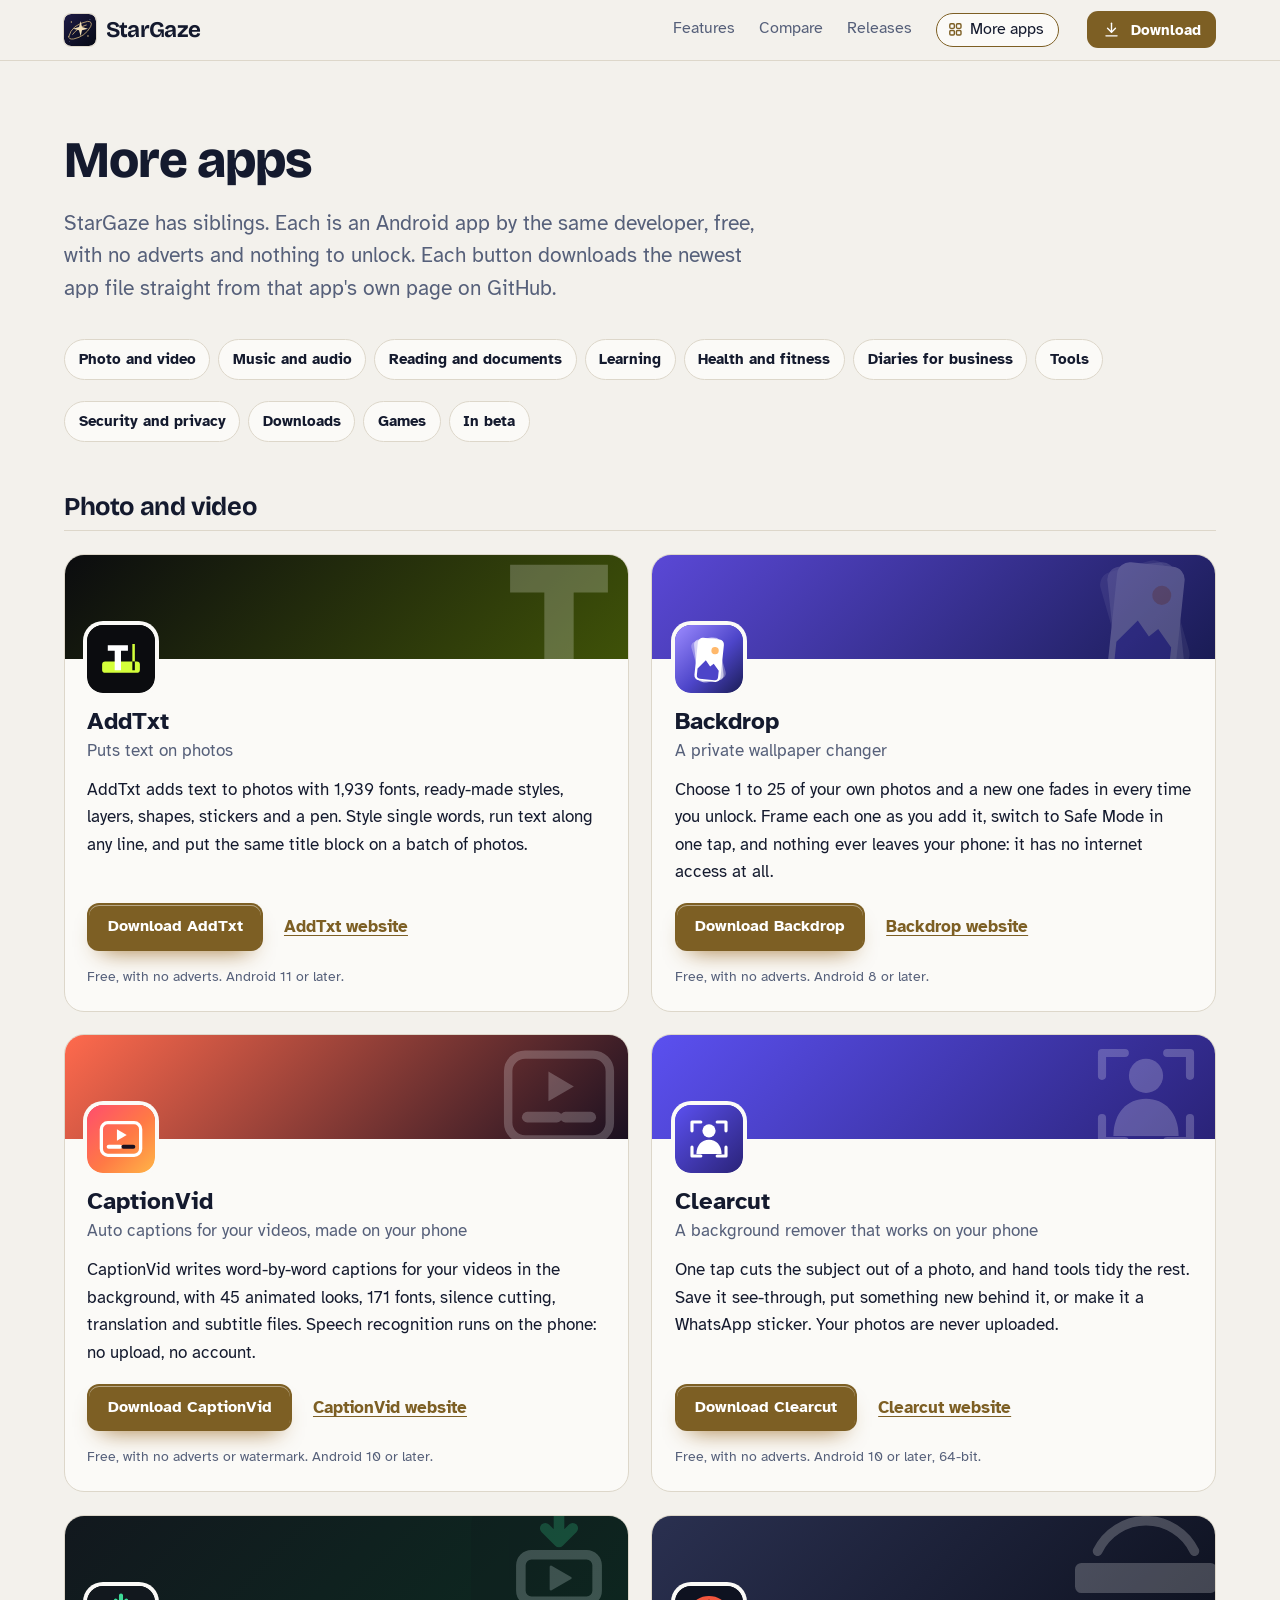
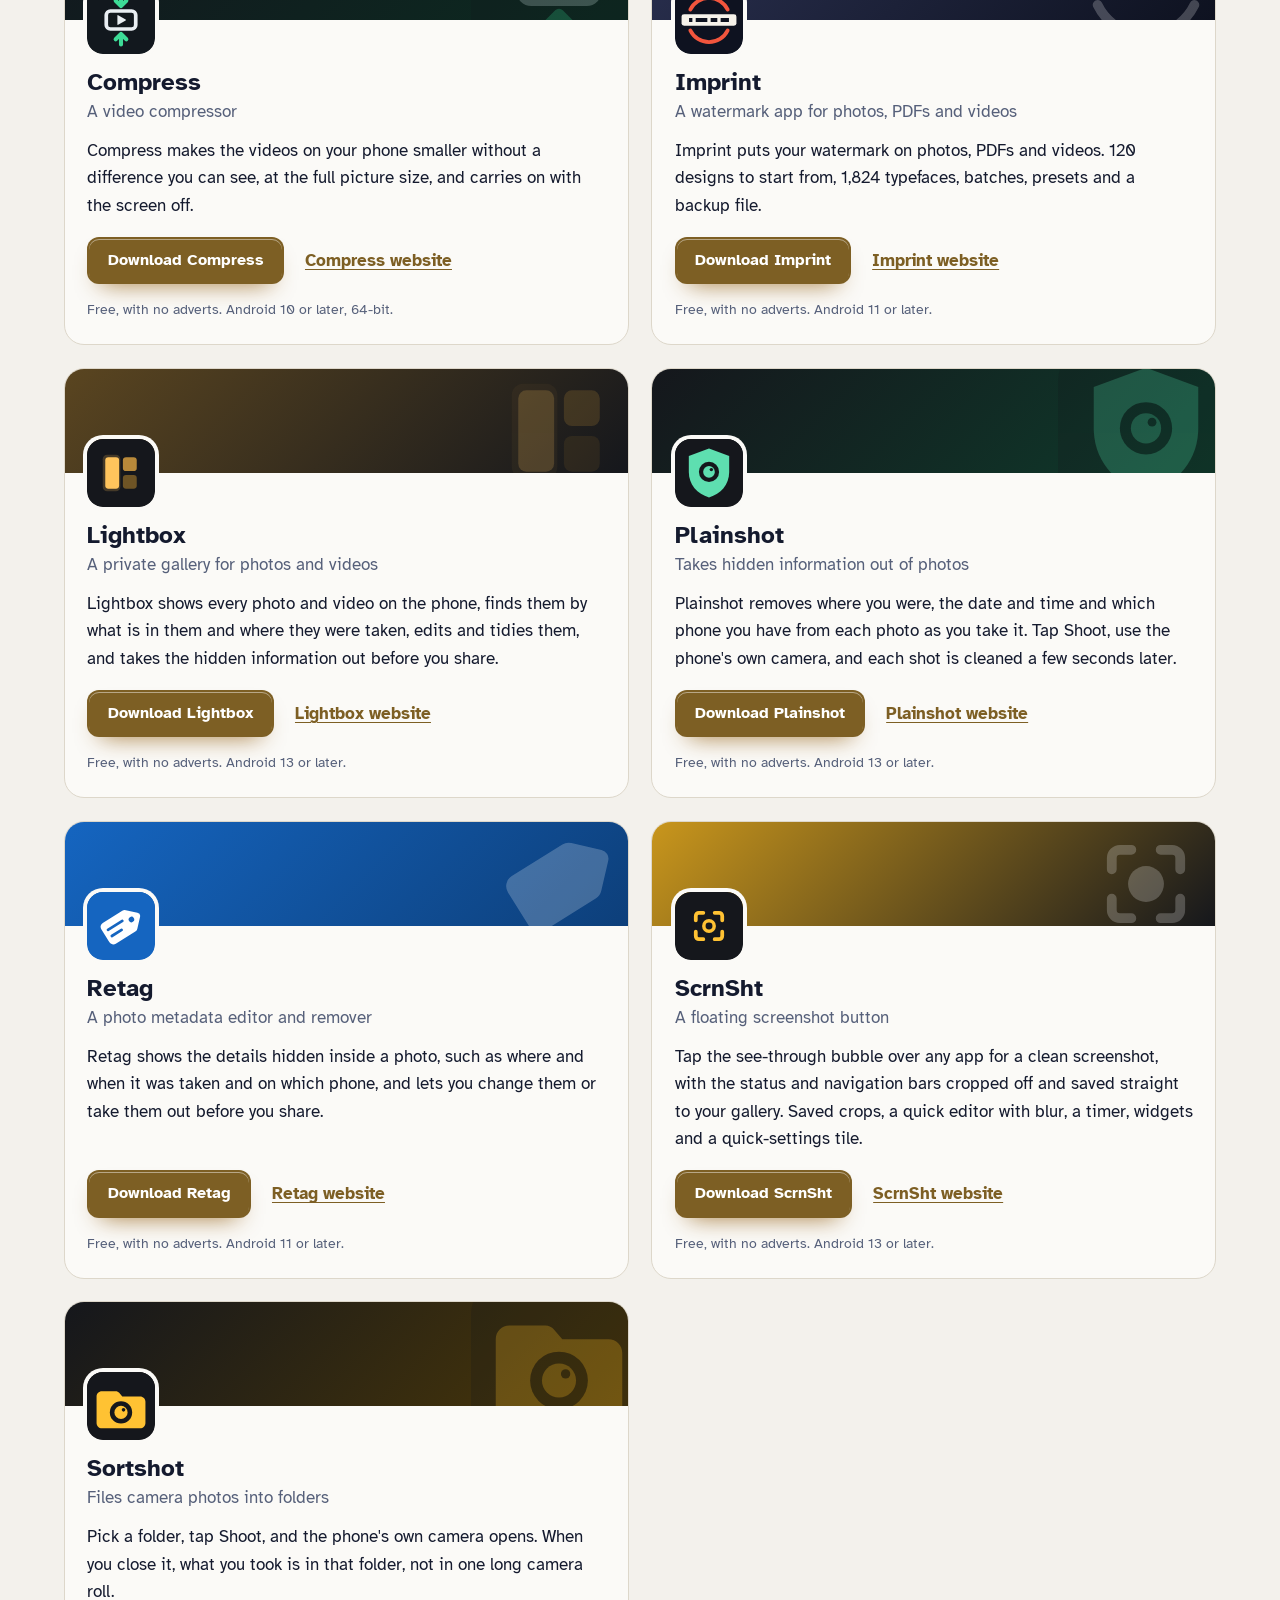
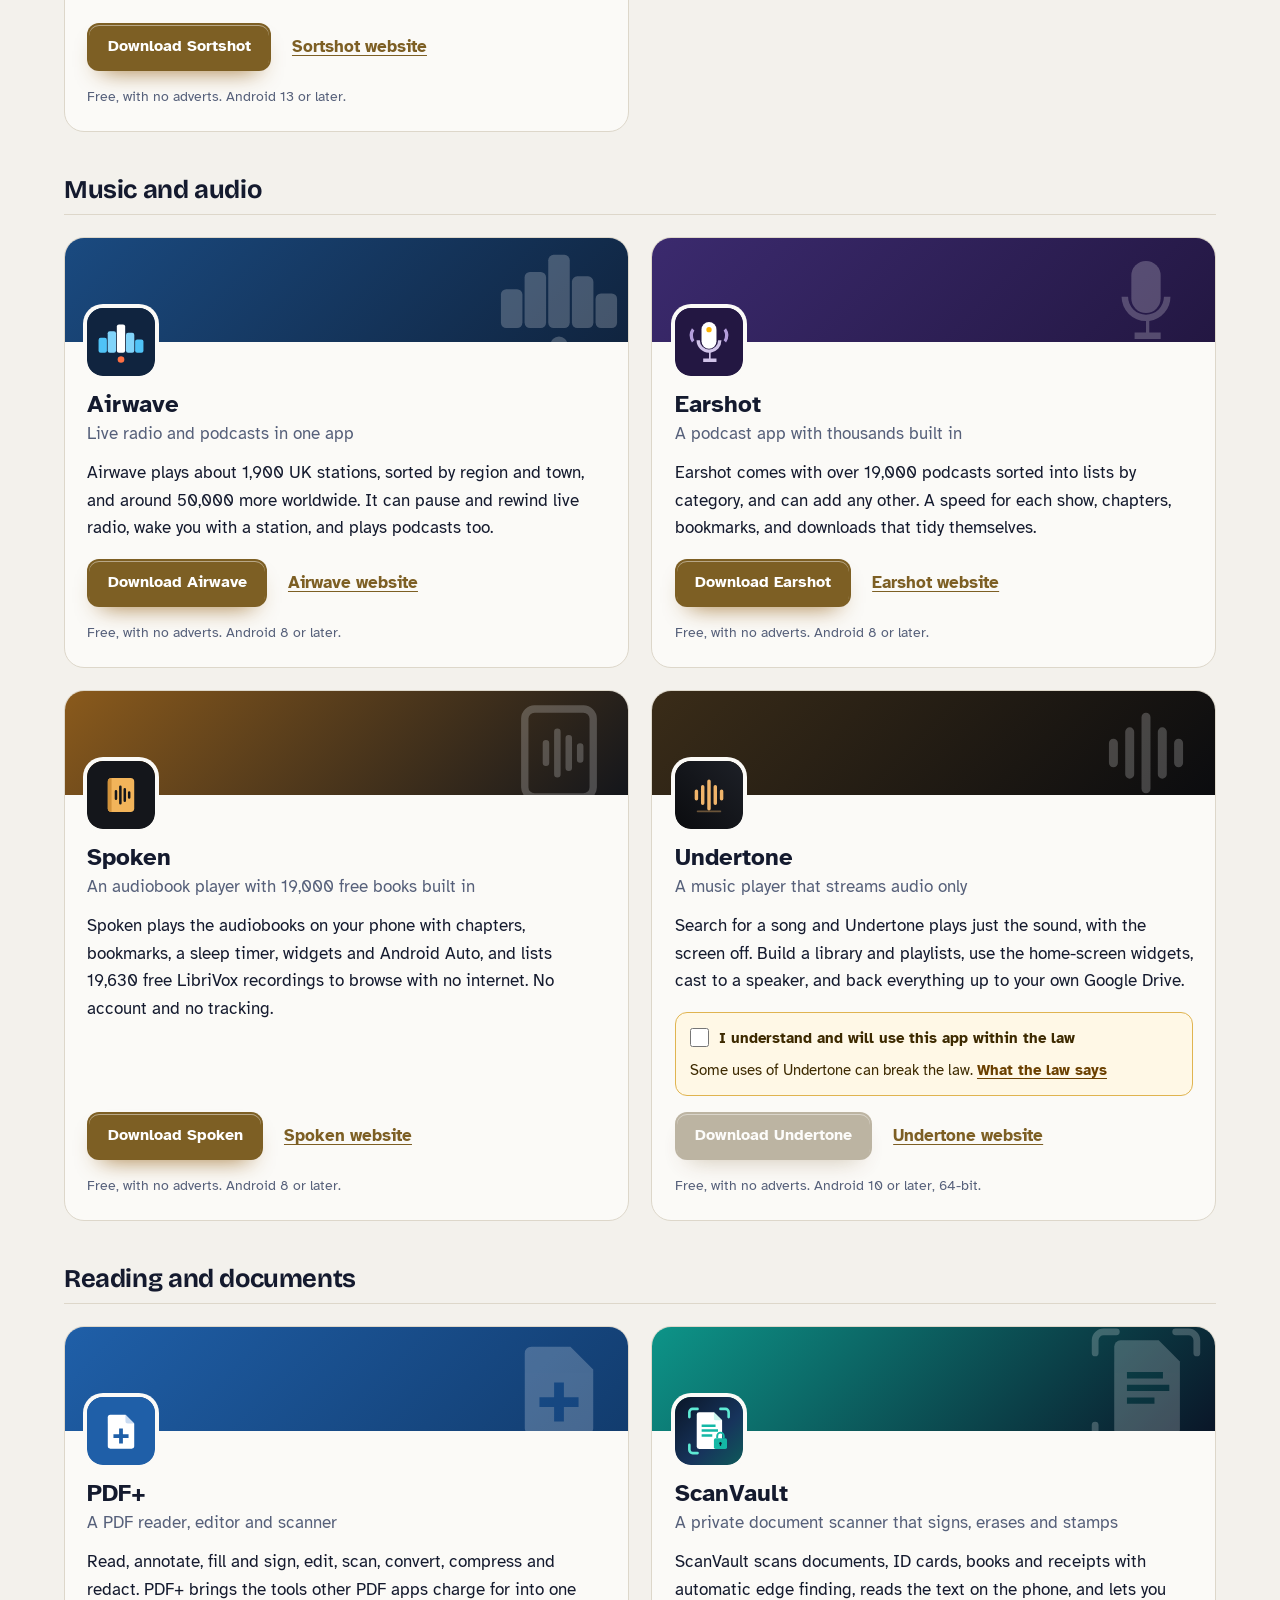
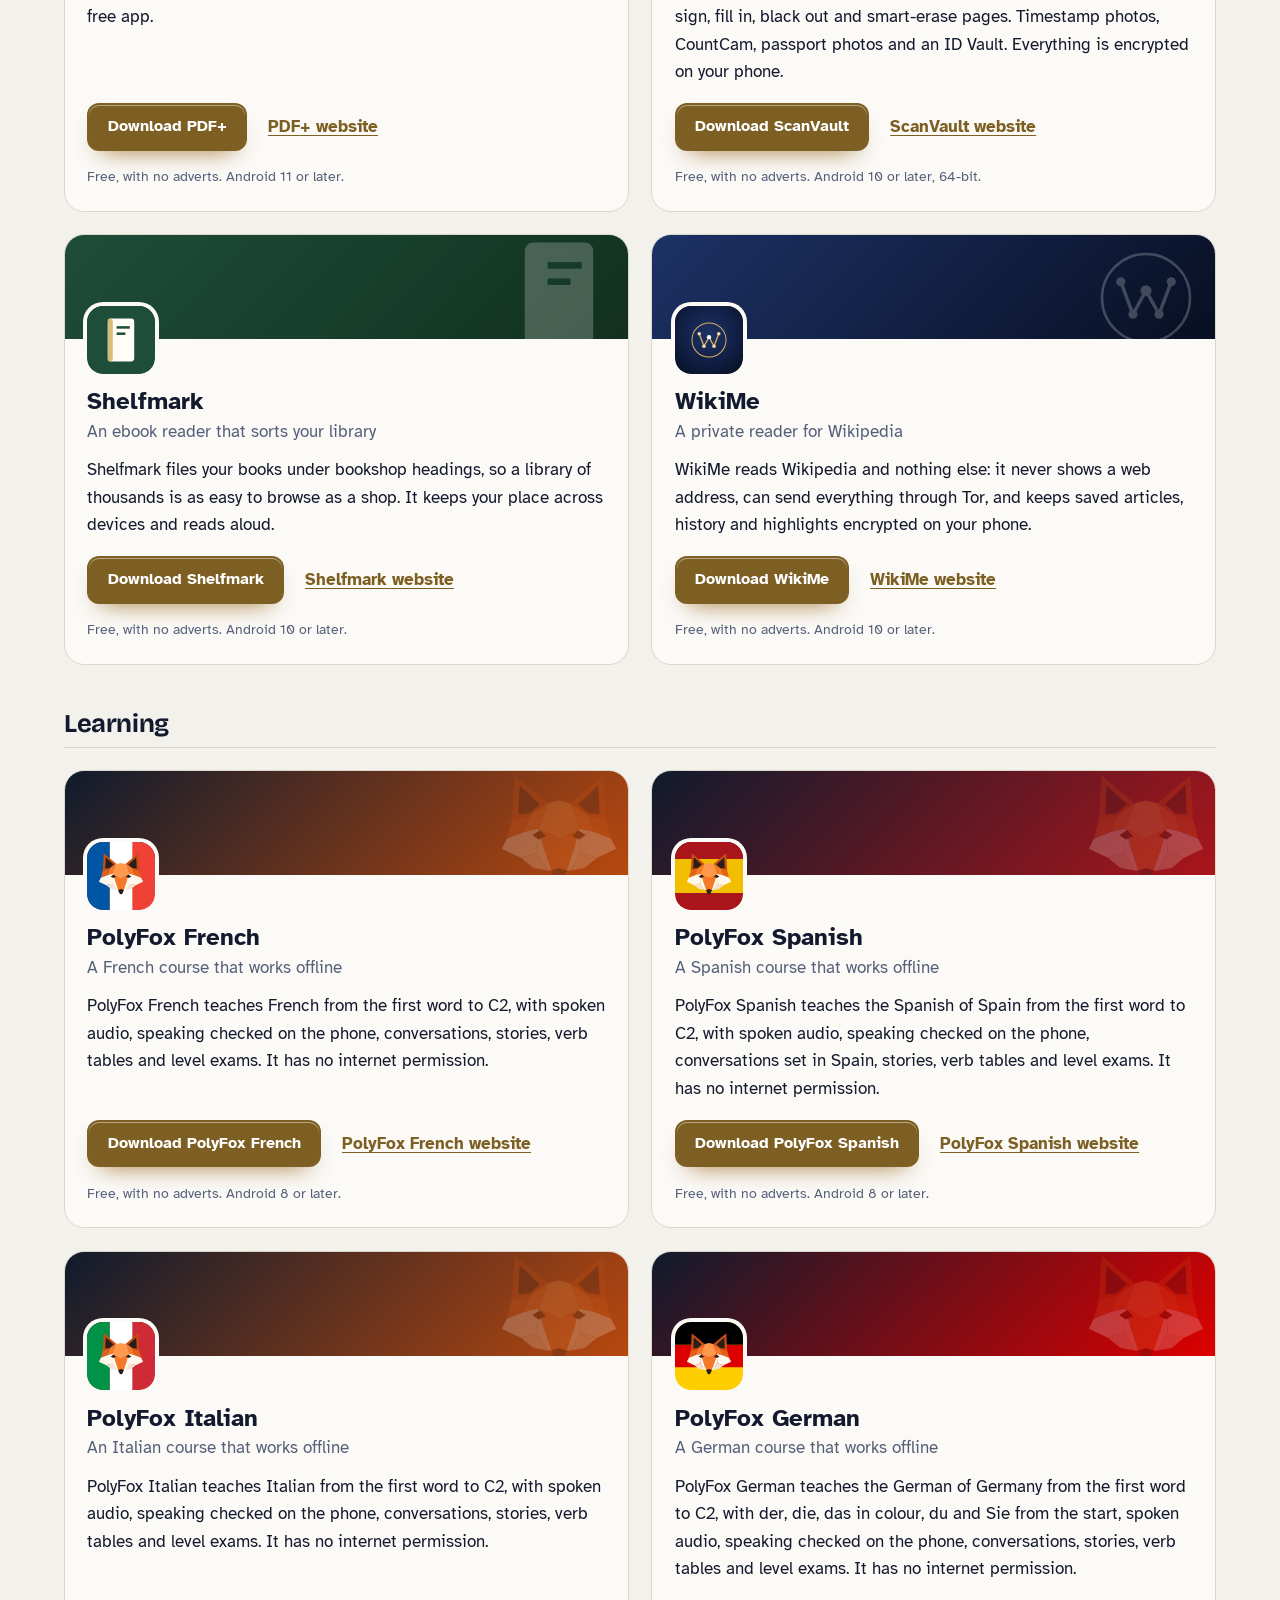
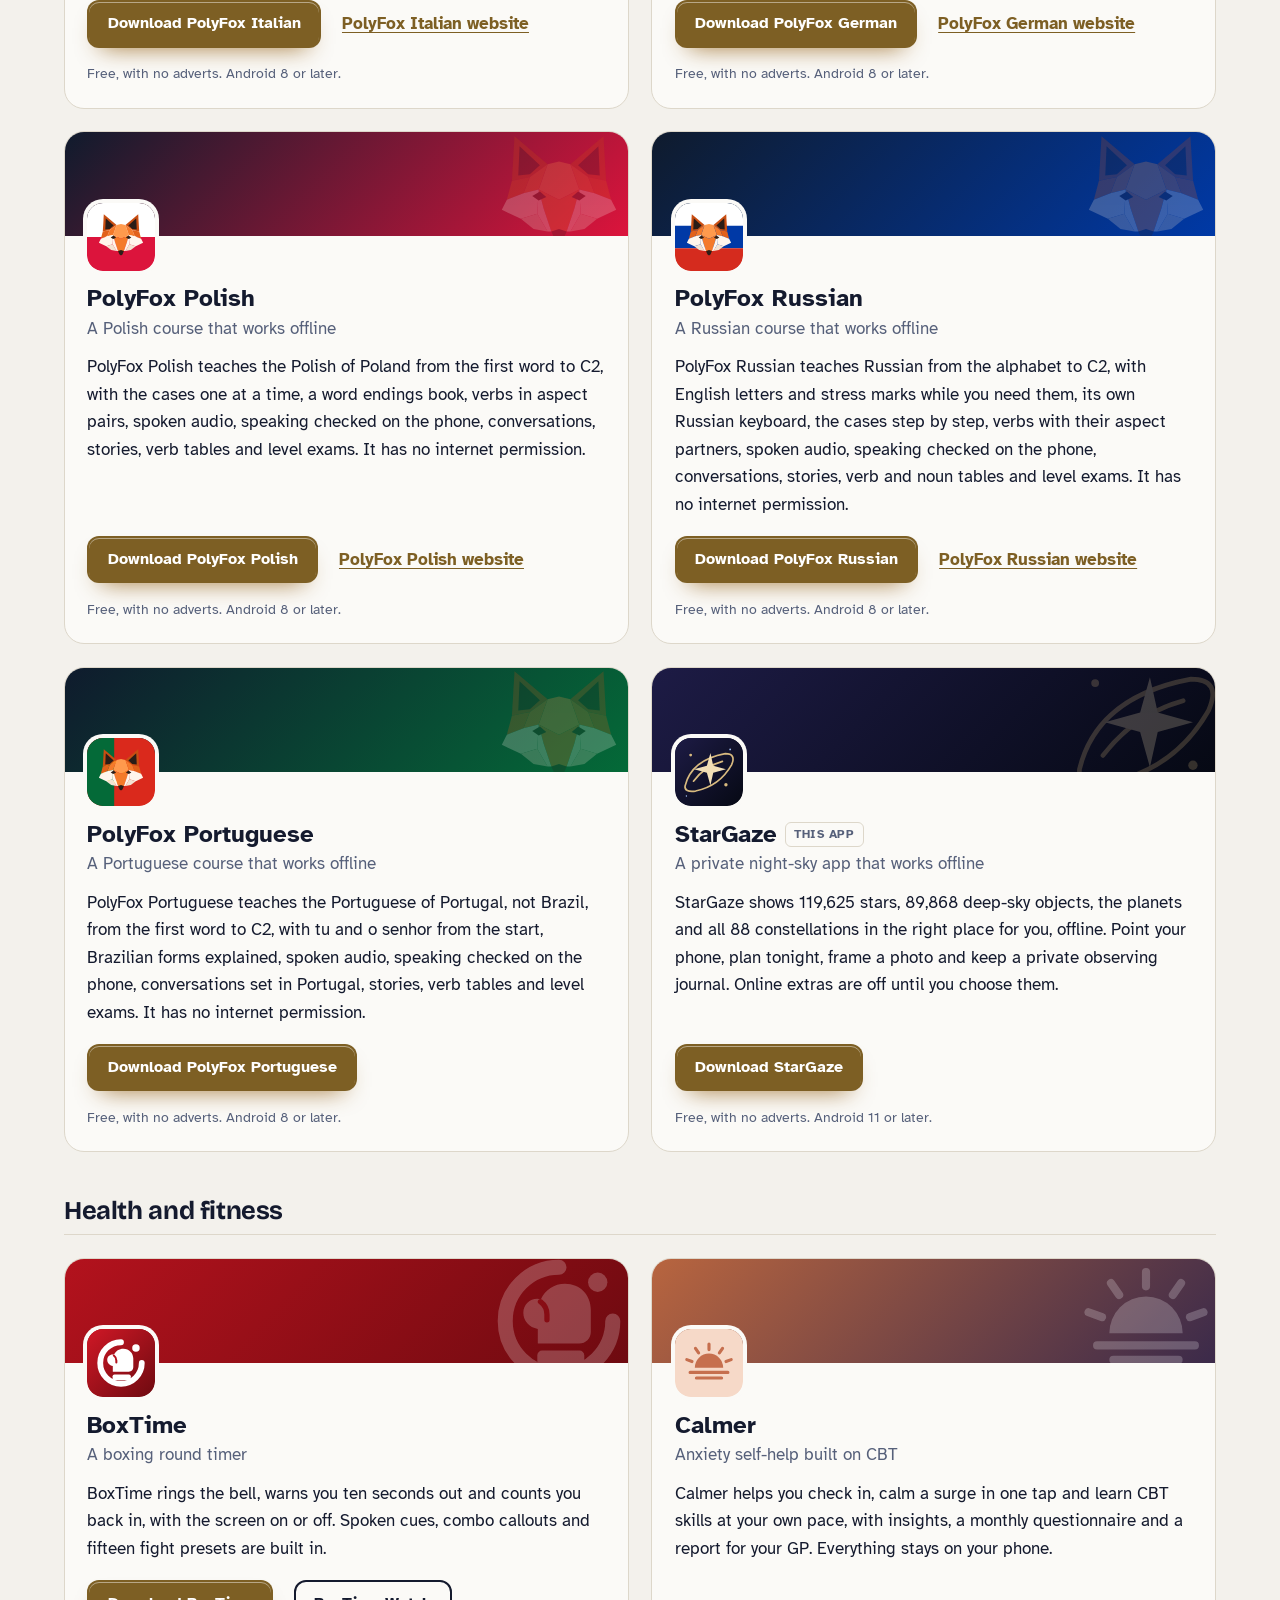
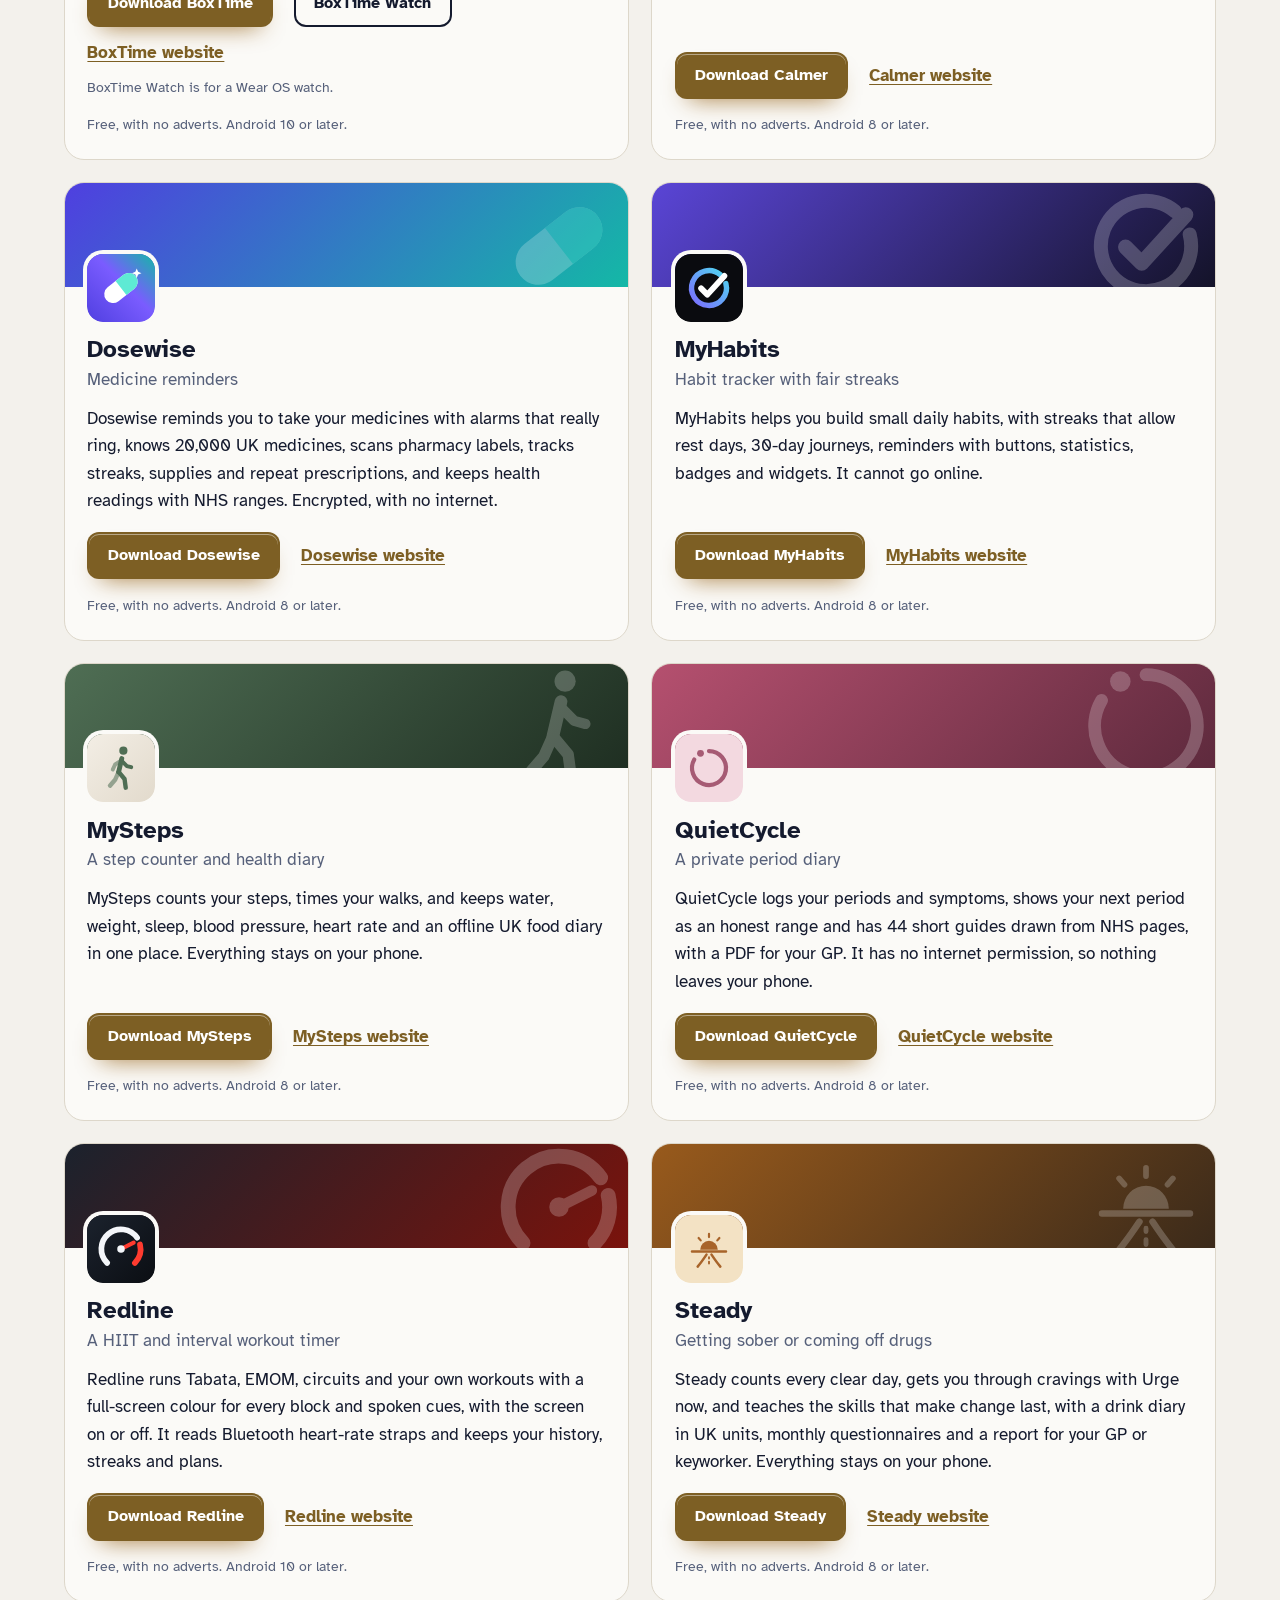
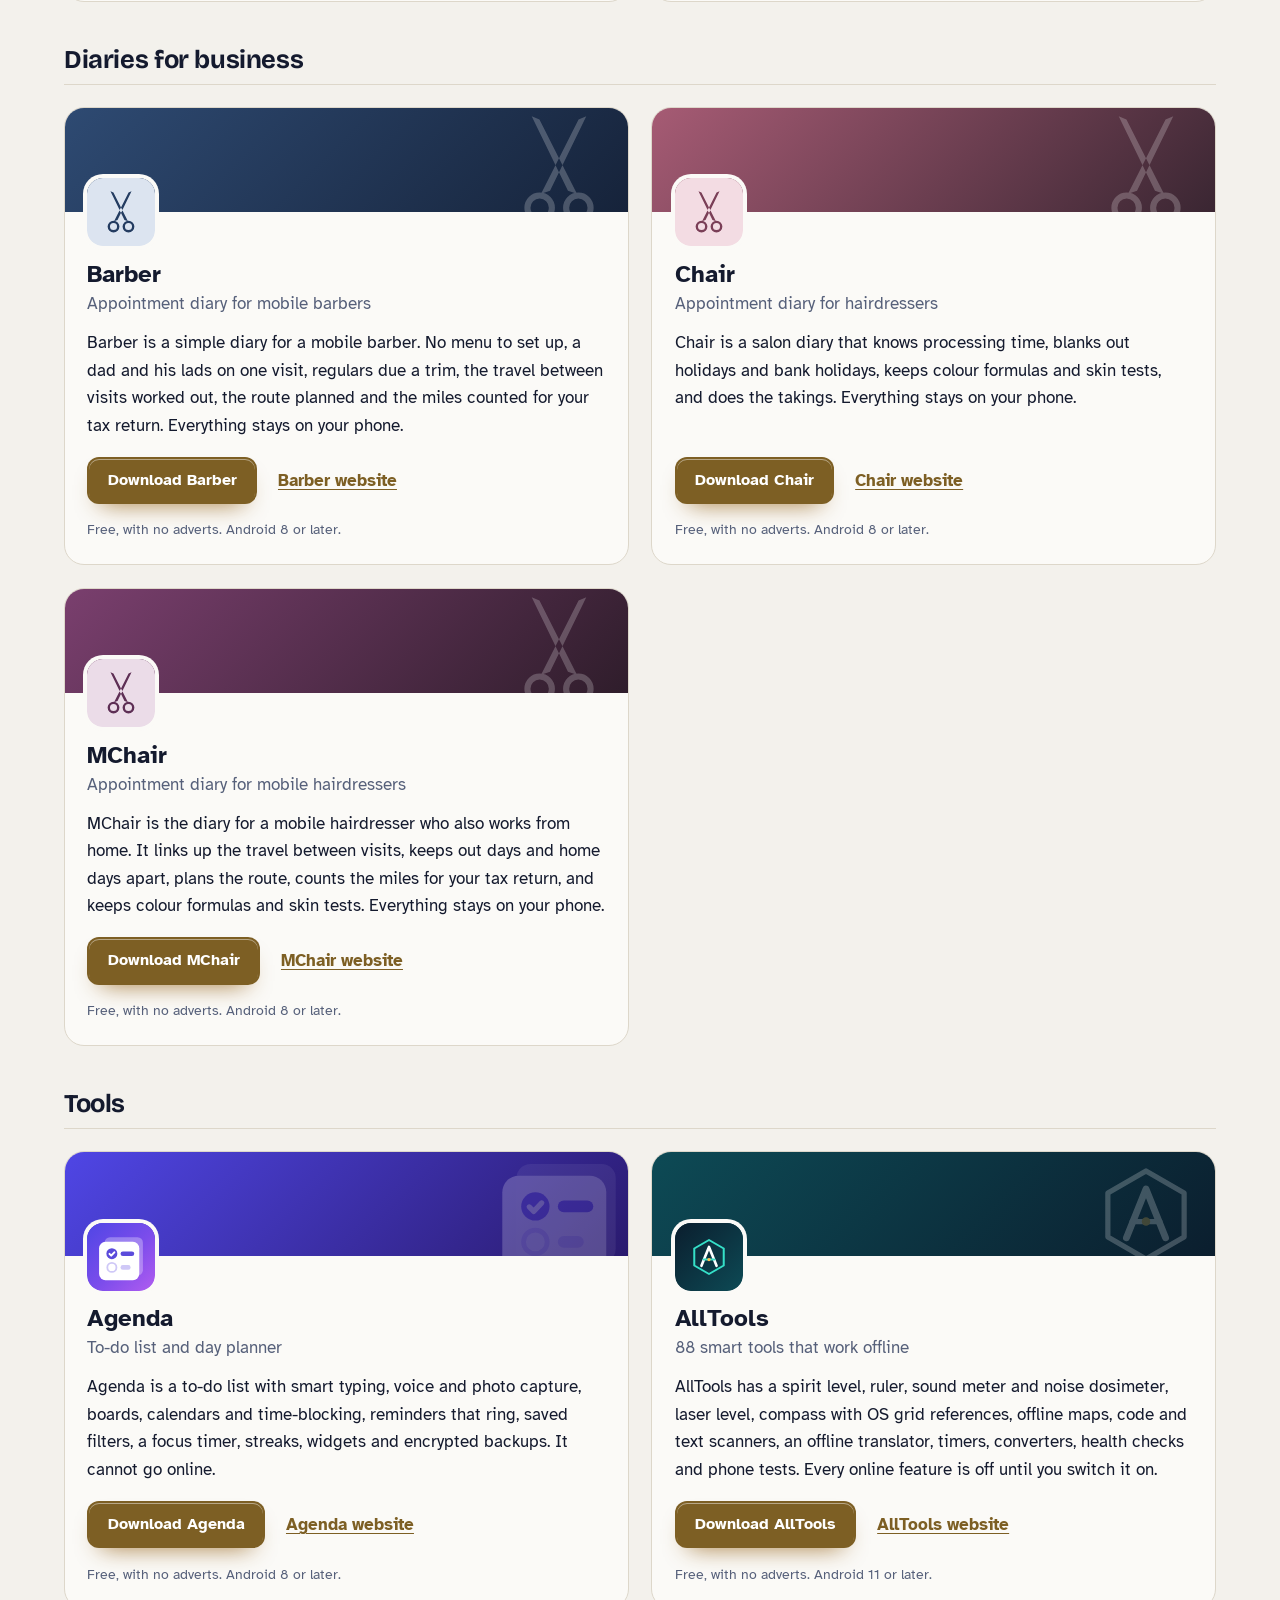
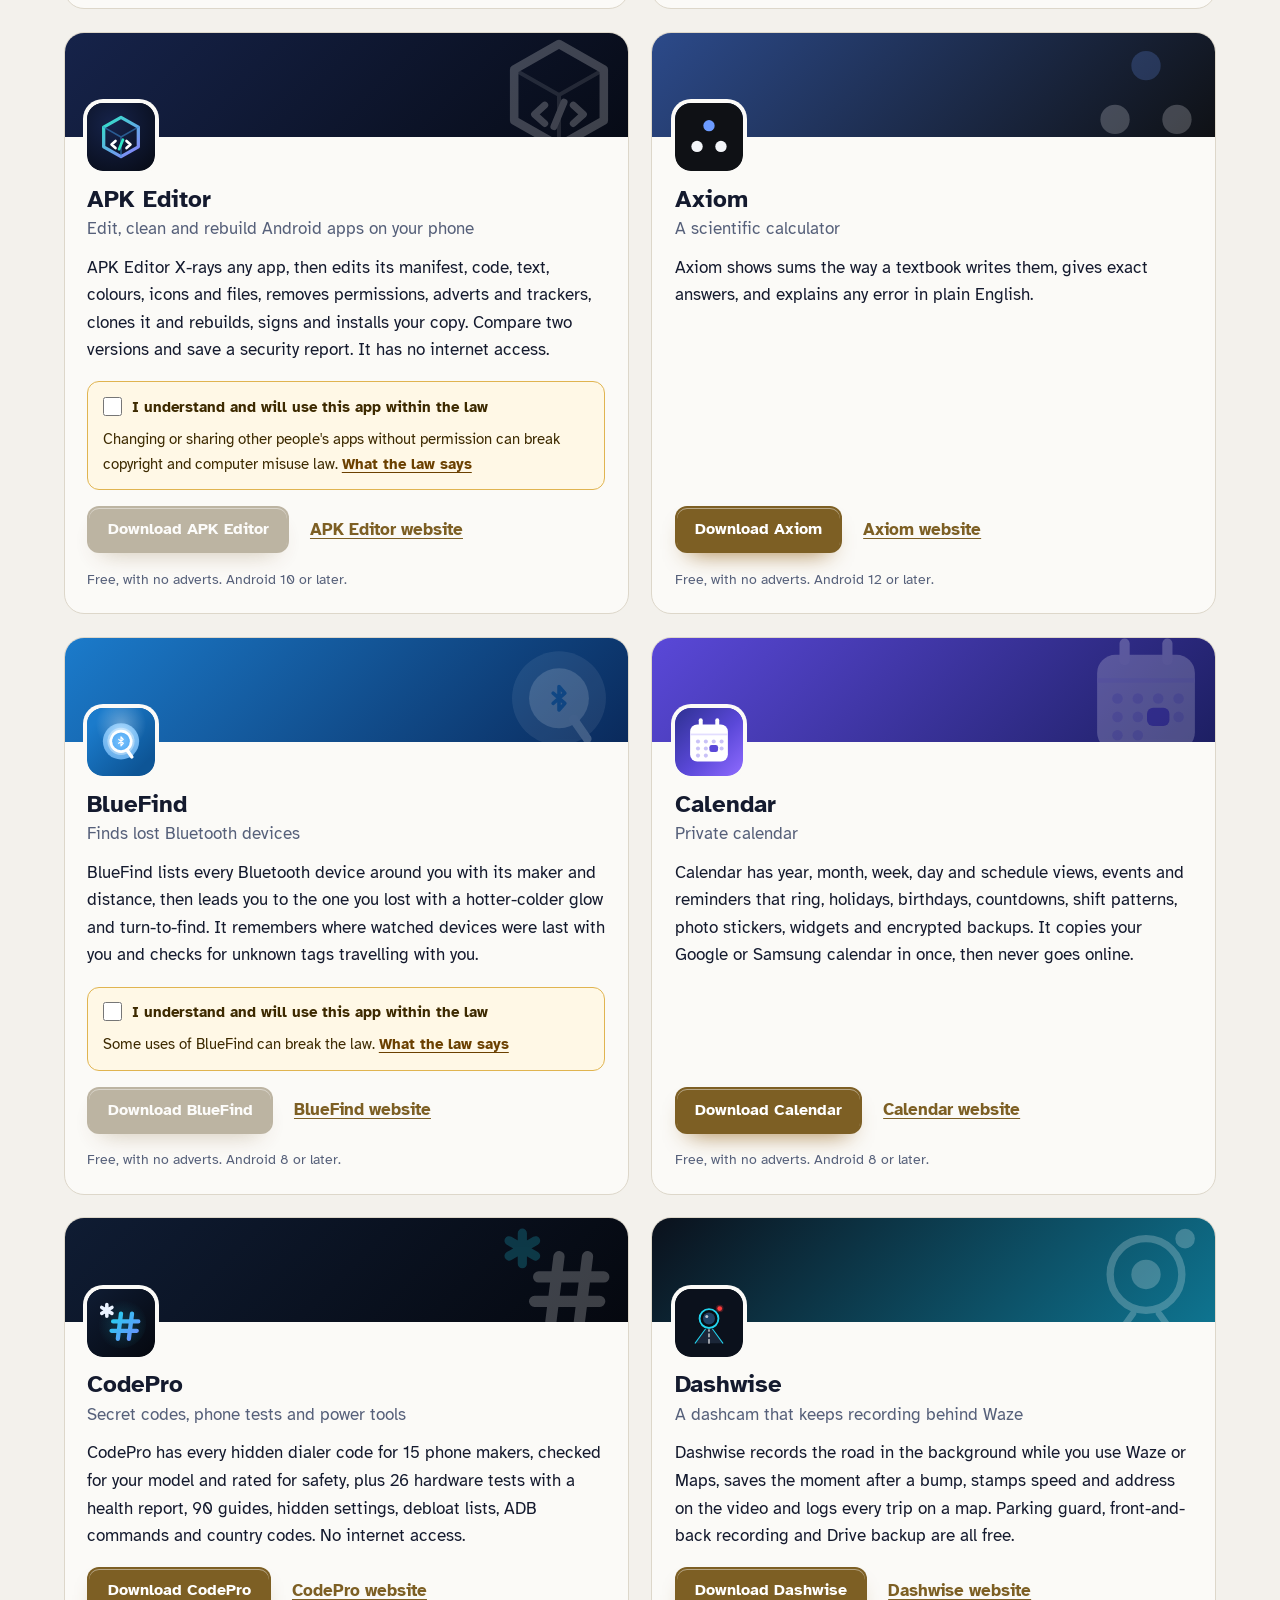
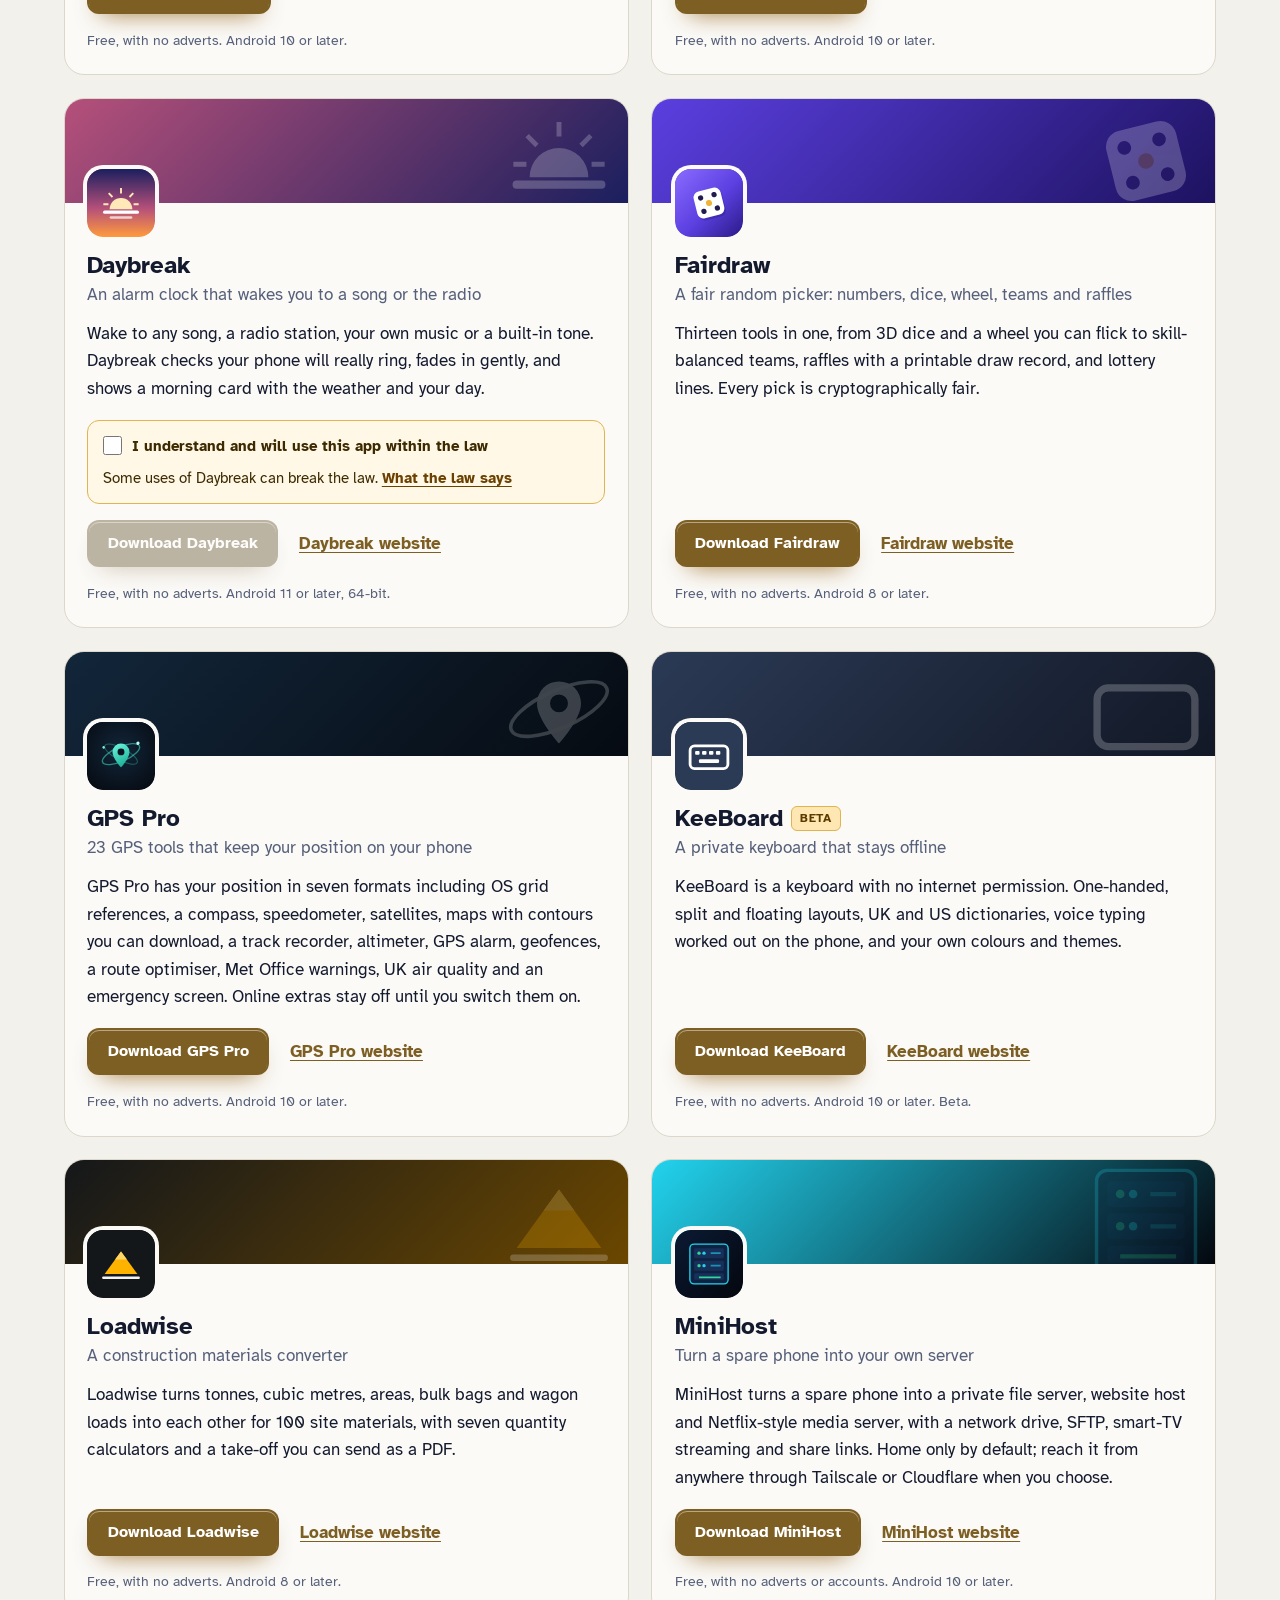
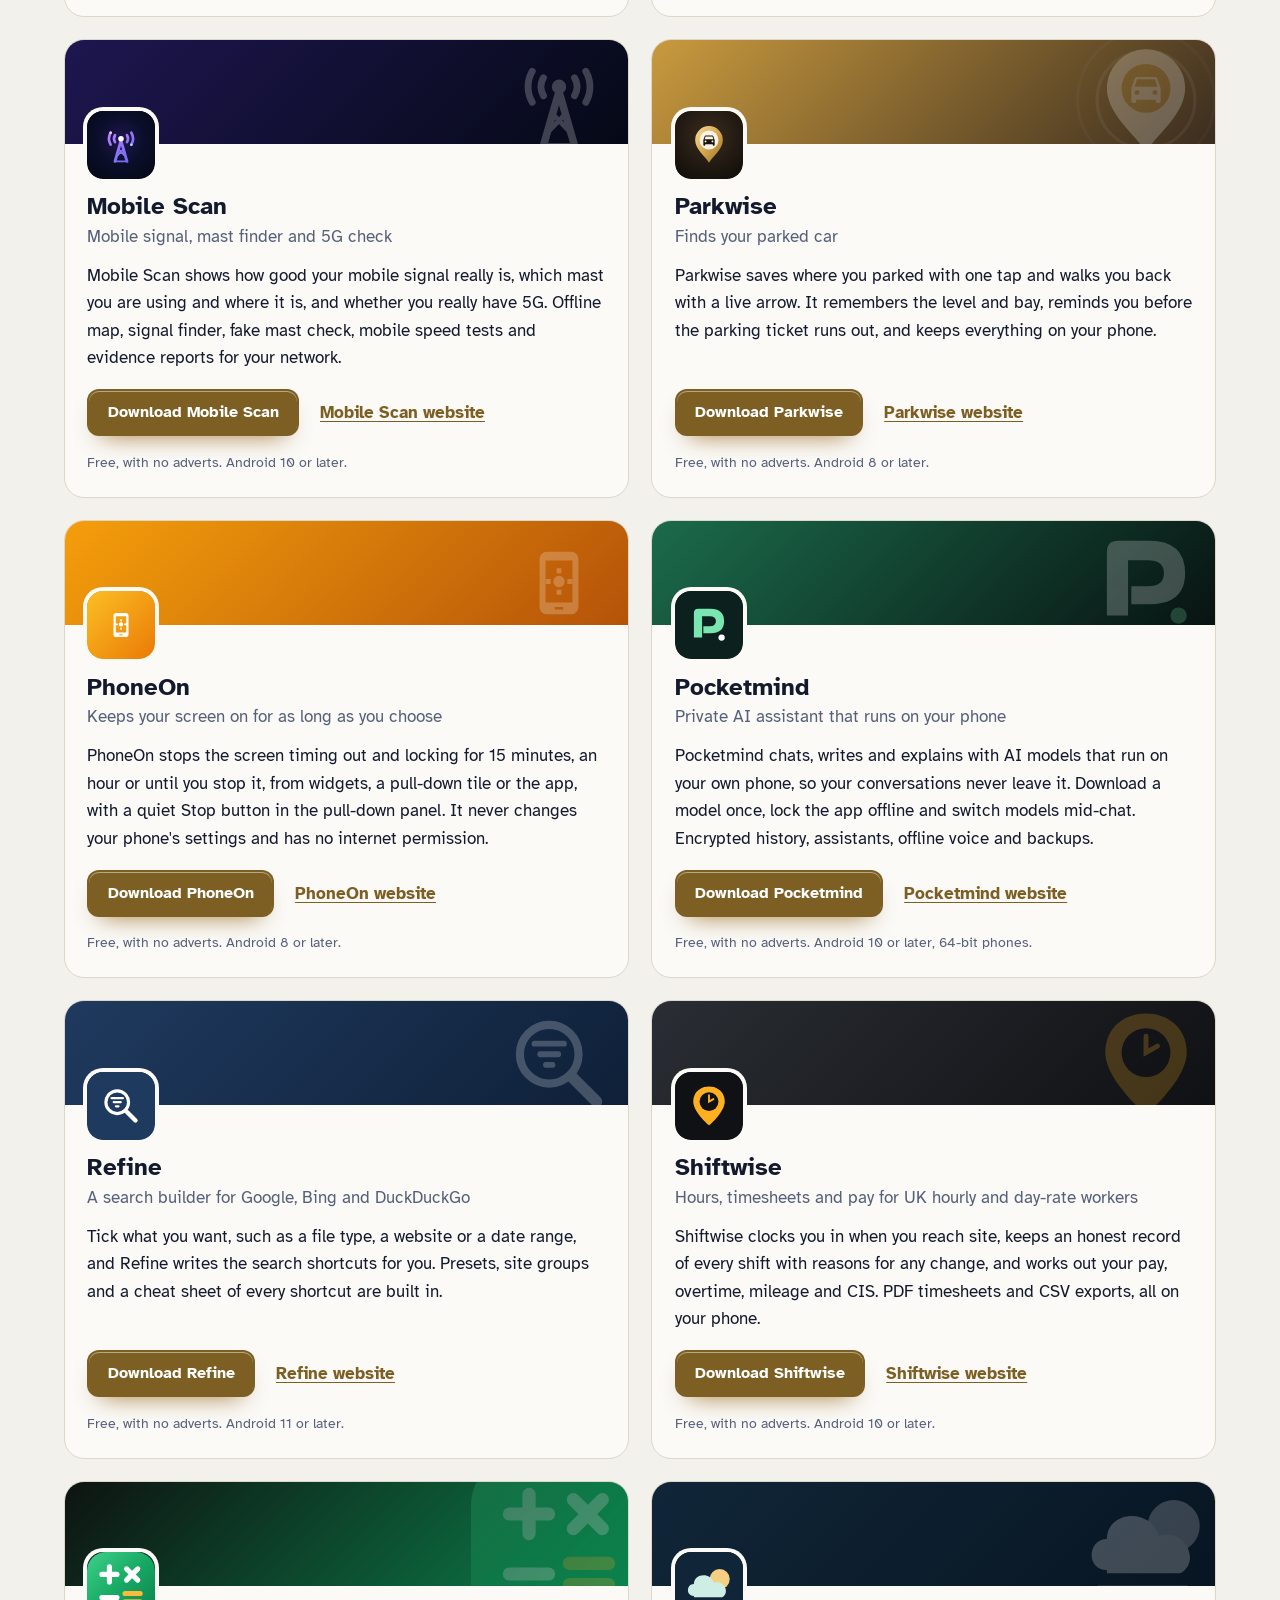
==== commit 7c28e378: "More apps: add APK Editor" ====
--- a/more-apps.html
+++ b/more-apps.html
@@ -4,7 +4,7 @@
 <meta charset="utf-8">
 <meta name="viewport" content="width=device-width, initial-scale=1">
 <title>More free Android apps from the maker of StarGaze</title>
-<meta name="description" content="All 94 free Android apps from the maker of StarGaze, in one list by category, each with its download and a link to its website.">
+<meta name="description" content="All 95 free Android apps from the maker of StarGaze, in one list by category, each with its download and a link to its website.">
 <meta name="author" content="Jonathan Jackson">
 <link rel="canonical" href="https://customgpter.github.io/stargaze/more-apps.html">
 <meta name="theme-color" content="#f3f1ec" media="(prefers-color-scheme: light)">
@@ -12,7 +12,7 @@
 <meta property="og:type" content="website">
 <meta property="og:site_name" content="StarGaze">
 <meta property="og:title" content="More free Android apps from the maker of StarGaze">
-<meta property="og:description" content="All 94 free Android apps from the maker of StarGaze, in one list by category, each with its download and a link to its website.">
+<meta property="og:description" content="All 95 free Android apps from the maker of StarGaze, in one list by category, each with its download and a link to its website.">
 <meta property="og:url" content="https://customgpter.github.io/stargaze/more-apps.html">
 <meta property="og:image" content="https://customgpter.github.io/stargaze/assets/og.png">
 <meta property="og:image:width" content="1200">
@@ -26,7 +26,7 @@
 <link rel="preload" href="./assets/fonts/atkinson-hyperlegible-latin-400-normal.woff2" as="font" type="font/woff2" crossorigin>
 <link rel="stylesheet" href="./assets/site.css?v=1">
 <link rel="stylesheet" href="./assets/house.css?v=1">
-<script type="application/ld+json">{"@context":"https://schema.org","@type":"ItemList","name":"Apps from the maker of StarGaze","url":"https://customgpter.github.io/stargaze/more-apps.html","itemListElement":[{"@type":"ListItem","position":1,"name":"AddTxt","url":"https://customgpter.github.io/addtxt/"},{"@type":"ListItem","position":2,"name":"Backdrop","url":"https://customgpter.github.io/backdrop/"},{"@type":"ListItem","position":3,"name":"CaptionVid","url":"https://customgpter.github.io/captionvid/"},{"@type":"ListItem","position":4,"name":"Clearcut","url":"https://customgpter.github.io/clearcut/"},{"@type":"ListItem","position":5,"name":"Compress","url":"https://customgpter.github.io/compress/"},{"@type":"ListItem","position":6,"name":"Imprint","url":"https://customgpter.github.io/imprint/"},{"@type":"ListItem","position":7,"name":"Lightbox","url":"https://customgpter.github.io/lightbox/"},{"@type":"ListItem","position":8,"name":"Plainshot","url":"https://customgpter.github.io/plainshot/"},{"@type":"ListItem","position":9,"name":"Retag","url":"https://customgpter.github.io/retag/"},{"@type":"ListItem","position":10,"name":"ScrnSht","url":"https://customgpter.github.io/scrnsht/"},{"@type":"ListItem","position":11,"name":"Sortshot","url":"https://customgpter.github.io/sortshot/"},{"@type":"ListItem","position":12,"name":"Airwave","url":"https://customgpter.github.io/airwave/"},{"@type":"ListItem","position":13,"name":"Earshot","url":"https://customgpter.github.io/earshot/"},{"@type":"ListItem","position":14,"name":"Spoken","url":"https://customgpter.github.io/spoken/"},{"@type":"ListItem","position":15,"name":"Undertone","url":"https://customgpter.github.io/undertone/"},{"@type":"ListItem","position":16,"name":"PDF+","url":"https://customgpter.github.io/pdfplus/"},{"@type":"ListItem","position":17,"name":"ScanVault","url":"https://customgpter.github.io/scanvault/"},{"@type":"ListItem","position":18,"name":"Shelfmark","url":"https://customgpter.github.io/shelfmark/"},{"@type":"ListItem","position":19,"name":"WikiMe","url":"https://customgpter.github.io/wikime/"},{"@type":"ListItem","position":20,"name":"PolyFox French","url":"https://customgpter.github.io/polyfox/"},{"@type":"ListItem","position":21,"name":"StarGaze","url":"https://customgpter.github.io/stargaze/"},{"@type":"ListItem","position":22,"name":"BoxTime","url":"https://customgpter.github.io/boxtime/"},{"@type":"ListItem","position":23,"name":"Calmer","url":"https://customgpter.github.io/calmer/"},{"@type":"ListItem","position":24,"name":"Dosewise","url":"https://customgpter.github.io/dosewise/"},{"@type":"ListItem","position":25,"name":"MyHabits","url":"https://customgpter.github.io/myhabits/"},{"@type":"ListItem","position":26,"name":"MySteps","url":"https://customgpter.github.io/mysteps/"},{"@type":"ListItem","position":27,"name":"QuietCycle","url":"https://customgpter.github.io/quietcycle/"},{"@type":"ListItem","position":28,"name":"Redline","url":"https://customgpter.github.io/redline/"},{"@type":"ListItem","position":29,"name":"Steady","url":"https://customgpter.github.io/steady/"},{"@type":"ListItem","position":30,"name":"Barber","url":"https://customgpter.github.io/barber/"},{"@type":"ListItem","position":31,"name":"Chair","url":"https://customgpter.github.io/chair/"},{"@type":"ListItem","position":32,"name":"MChair","url":"https://customgpter.github.io/mchair/"},{"@type":"ListItem","position":33,"name":"Agenda","url":"https://customgpter.github.io/agenda/"},{"@type":"ListItem","position":34,"name":"AllTools","url":"https://customgpter.github.io/alltools/"},{"@type":"ListItem","position":35,"name":"Axiom","url":"https://customgpter.github.io/axiom/"},{"@type":"ListItem","position":36,"name":"BlueFind","url":"https://customgpter.github.io/bluefind/"},{"@type":"ListItem","position":37,"name":"Calendar","url":"https://customgpter.github.io/calendar/"},{"@type":"ListItem","position":38,"name":"CodePro","url":"https://customgpter.github.io/codepro/"},{"@type":"ListItem","position":39,"name":"Dashwise","url":"https://customgpter.github.io/dashwise/"},{"@type":"ListItem","position":40,"name":"Daybreak","url":"https://customgpter.github.io/daybreak/"},{"@type":"ListItem","position":41,"name":"Fairdraw","url":"https://customgpter.github.io/fairdraw/"},{"@type":"ListItem","position":42,"name":"GPS Pro","url":"https://customgpter.github.io/gpspro/"},{"@type":"ListItem","position":43,"name":"KeeBoard","url":"https://customgpter.github.io/keeboard/"},{"@type":"ListItem","position":44,"name":"Loadwise","url":"https://customgpter.github.io/loadwise/"},{"@type":"ListItem","position":45,"name":"MiniHost","url":"https://customgpter.github.io/minihost/"},{"@type":"ListItem","position":46,"name":"Mobile Scan","url":"https://customgpter.github.io/mobilescan/"},{"@type":"ListItem","position":47,"name":"Parkwise","url":"https://customgpter.github.io/parkwise/"},{"@type":"ListItem","position":48,"name":"Pocketmind","url":"https://customgpter.github.io/pocketmind/"},{"@type":"ListItem","position":49,"name":"Refine","url":"https://customgpter.github.io/refine/"},{"@type":"ListItem","position":50,"name":"Shiftwise","url":"https://customgpter.github.io/shiftwise/"},{"@type":"ListItem","position":51,"name":"SimpleCalc","url":"https://customgpter.github.io/simplecalc/"},{"@type":"ListItem","position":52,"name":"Skyline","url":"https://customgpter.github.io/skyline/"},{"@type":"ListItem","position":53,"name":"Slipway","url":"https://customgpter.github.io/slipway/"},{"@type":"ListItem","position":54,"name":"Tagger","url":"https://customgpter.github.io/tagger/"},{"@type":"ListItem","position":55,"name":"TotalClean","url":"https://customgpter.github.io/totalclean/"},{"@type":"ListItem","position":56,"name":"TVLink","url":"https://customgpter.github.io/tvlink/"},{"@type":"ListItem","position":57,"name":"Unbox","url":"https://customgpter.github.io/unbox/"},{"@type":"ListItem","position":58,"name":"WhatsKeep","url":"https://customgpter.github.io/whatskeep/"},{"@type":"ListItem","position":59,"name":"WiFi Scan","url":"https://customgpter.github.io/wifiscan/"},{"@type":"ListItem","position":60,"name":"Auditly","url":"https://customgpter.github.io/auditly/"},{"@type":"ListItem","position":61,"name":"Backchannel","url":"https://customgpter.github.io/backchannel/"},{"@type":"ListItem","position":62,"name":"ENotes","url":"https://customgpter.github.io/enotes/"},{"@type":"ListItem","position":63,"name":"FindMe","url":"https://customgpter.github.io/findme/"},{"@type":"ListItem","position":64,"name":"iLock","url":"https://customgpter.github.io/ilock/"},{"@type":"ListItem","position":65,"name":"ImSafe","url":"https://customgpter.github.io/imsafe/"},{"@type":"ListItem","position":66,"name":"IShred","url":"https://customgpter.github.io/ishred/"},{"@type":"ListItem","position":67,"name":"LockBox","url":"https://customgpter.github.io/lockbox/"},{"@type":"ListItem","position":68,"name":"PassVault","url":"https://customgpter.github.io/passvault/"},{"@type":"ListItem","position":69,"name":"SpyFind","url":"https://customgpter.github.io/spyfind/"},{"@type":"ListItem","position":70,"name":"TextWipe","url":"https://customgpter.github.io/textwipe/"},{"@type":"ListItem","position":71,"name":"Tracewire","url":"https://customgpter.github.io/tracewire/"},{"@type":"ListItem","position":72,"name":"Vigil","url":"https://customgpter.github.io/vigil/"},{"@type":"ListItem","position":73,"name":"Grab","url":"https://customgpter.github.io/grab/"},{"@type":"ListItem","position":74,"name":"Swarm","url":"https://customgpter.github.io/swarm/"},{"@type":"ListItem","position":75,"name":"Plane Games","url":"https://customgpter.github.io/plane-games/"},{"@type":"ListItem","position":76,"name":"Ninefold","url":"https://customgpter.github.io/ninefold/"},{"@type":"ListItem","position":77,"name":"Cubewise","url":"https://customgpter.github.io/cubewise/"},{"@type":"ListItem","position":78,"name":"Tilewise","url":"https://customgpter.github.io/tilewise/"},{"@type":"ListItem","position":79,"name":"Letterwise","url":"https://customgpter.github.io/letterwise/"},{"@type":"ListItem","position":80,"name":"Kingside","url":"https://customgpter.github.io/kingside/"},{"@type":"ListItem","position":81,"name":"Deckhand","url":"https://customgpter.github.io/deckhand/"},{"@type":"ListItem","position":82,"name":"SNESForge","url":"https://customgpter.github.io/snesforge/"},{"@type":"ListItem","position":83,"name":"Fame Boy","url":"https://customgpter.github.io/fameboy/"},{"@type":"ListItem","position":84,"name":"PSPPro","url":"https://customgpter.github.io/psppro/"},{"@type":"ListItem","position":85,"name":"MegaGen","url":"https://customgpter.github.io/megagen/"},{"@type":"ListItem","position":86,"name":"QVR","url":"https://customgpter.github.io/qvr/"},{"@type":"ListItem","position":87,"name":"QVR Watch","url":"https://customgpter.github.io/qvr-watch/"},{"@type":"ListItem","position":88,"name":"QVRLite","url":"https://customgpter.github.io/qvrlite/"},{"@type":"ListItem","position":89,"name":"Onionz","url":"https://customgpter.github.io/onionz/"},{"@type":"ListItem","position":90,"name":"OnionzWeb","url":"https://customgpter.github.io/onionzweb/"},{"@type":"ListItem","position":91,"name":"PolyFox German","url":"https://customgpter.github.io/polyfox-german/"},{"@type":"ListItem","position":92,"name":"PolyFox Polish","url":"https://customgpter.github.io/polyfox-polish/"},{"@type":"ListItem","position":93,"name":"PolyFox Russian","url":"https://customgpter.github.io/polyfox-russian/"}]}</script>
+<script type="application/ld+json">{"@context":"https://schema.org","@type":"ItemList","name":"Apps from the maker of StarGaze","url":"https://customgpter.github.io/stargaze/more-apps.html","itemListElement":[{"@type":"ListItem","position":1,"name":"AddTxt","url":"https://customgpter.github.io/addtxt/"},{"@type":"ListItem","position":2,"name":"Backdrop","url":"https://customgpter.github.io/backdrop/"},{"@type":"ListItem","position":3,"name":"CaptionVid","url":"https://customgpter.github.io/captionvid/"},{"@type":"ListItem","position":4,"name":"Clearcut","url":"https://customgpter.github.io/clearcut/"},{"@type":"ListItem","position":5,"name":"Compress","url":"https://customgpter.github.io/compress/"},{"@type":"ListItem","position":6,"name":"Imprint","url":"https://customgpter.github.io/imprint/"},{"@type":"ListItem","position":7,"name":"Lightbox","url":"https://customgpter.github.io/lightbox/"},{"@type":"ListItem","position":8,"name":"Plainshot","url":"https://customgpter.github.io/plainshot/"},{"@type":"ListItem","position":9,"name":"Retag","url":"https://customgpter.github.io/retag/"},{"@type":"ListItem","position":10,"name":"ScrnSht","url":"https://customgpter.github.io/scrnsht/"},{"@type":"ListItem","position":11,"name":"Sortshot","url":"https://customgpter.github.io/sortshot/"},{"@type":"ListItem","position":12,"name":"Airwave","url":"https://customgpter.github.io/airwave/"},{"@type":"ListItem","position":13,"name":"Earshot","url":"https://customgpter.github.io/earshot/"},{"@type":"ListItem","position":14,"name":"Spoken","url":"https://customgpter.github.io/spoken/"},{"@type":"ListItem","position":15,"name":"Undertone","url":"https://customgpter.github.io/undertone/"},{"@type":"ListItem","position":16,"name":"PDF+","url":"https://customgpter.github.io/pdfplus/"},{"@type":"ListItem","position":17,"name":"ScanVault","url":"https://customgpter.github.io/scanvault/"},{"@type":"ListItem","position":18,"name":"Shelfmark","url":"https://customgpter.github.io/shelfmark/"},{"@type":"ListItem","position":19,"name":"WikiMe","url":"https://customgpter.github.io/wikime/"},{"@type":"ListItem","position":20,"name":"PolyFox French","url":"https://customgpter.github.io/polyfox/"},{"@type":"ListItem","position":21,"name":"StarGaze","url":"https://customgpter.github.io/stargaze/"},{"@type":"ListItem","position":22,"name":"BoxTime","url":"https://customgpter.github.io/boxtime/"},{"@type":"ListItem","position":23,"name":"Calmer","url":"https://customgpter.github.io/calmer/"},{"@type":"ListItem","position":24,"name":"Dosewise","url":"https://customgpter.github.io/dosewise/"},{"@type":"ListItem","position":25,"name":"MyHabits","url":"https://customgpter.github.io/myhabits/"},{"@type":"ListItem","position":26,"name":"MySteps","url":"https://customgpter.github.io/mysteps/"},{"@type":"ListItem","position":27,"name":"QuietCycle","url":"https://customgpter.github.io/quietcycle/"},{"@type":"ListItem","position":28,"name":"Redline","url":"https://customgpter.github.io/redline/"},{"@type":"ListItem","position":29,"name":"Steady","url":"https://customgpter.github.io/steady/"},{"@type":"ListItem","position":30,"name":"Barber","url":"https://customgpter.github.io/barber/"},{"@type":"ListItem","position":31,"name":"Chair","url":"https://customgpter.github.io/chair/"},{"@type":"ListItem","position":32,"name":"MChair","url":"https://customgpter.github.io/mchair/"},{"@type":"ListItem","position":33,"name":"Agenda","url":"https://customgpter.github.io/agenda/"},{"@type":"ListItem","position":34,"name":"AllTools","url":"https://customgpter.github.io/alltools/"},{"@type":"ListItem","position":35,"name":"APK Editor","url":"https://customgpter.github.io/apkeditor/"},{"@type":"ListItem","position":36,"name":"Axiom","url":"https://customgpter.github.io/axiom/"},{"@type":"ListItem","position":37,"name":"BlueFind","url":"https://customgpter.github.io/bluefind/"},{"@type":"ListItem","position":38,"name":"Calendar","url":"https://customgpter.github.io/calendar/"},{"@type":"ListItem","position":39,"name":"CodePro","url":"https://customgpter.github.io/codepro/"},{"@type":"ListItem","position":40,"name":"Dashwise","url":"https://customgpter.github.io/dashwise/"},{"@type":"ListItem","position":41,"name":"Daybreak","url":"https://customgpter.github.io/daybreak/"},{"@type":"ListItem","position":42,"name":"Fairdraw","url":"https://customgpter.github.io/fairdraw/"},{"@type":"ListItem","position":43,"name":"GPS Pro","url":"https://customgpter.github.io/gpspro/"},{"@type":"ListItem","position":44,"name":"KeeBoard","url":"https://customgpter.github.io/keeboard/"},{"@type":"ListItem","position":45,"name":"Loadwise","url":"https://customgpter.github.io/loadwise/"},{"@type":"ListItem","position":46,"name":"MiniHost","url":"https://customgpter.github.io/minihost/"},{"@type":"ListItem","position":47,"name":"Mobile Scan","url":"https://customgpter.github.io/mobilescan/"},{"@type":"ListItem","position":48,"name":"Parkwise","url":"https://customgpter.github.io/parkwise/"},{"@type":"ListItem","position":49,"name":"Pocketmind","url":"https://customgpter.github.io/pocketmind/"},{"@type":"ListItem","position":50,"name":"Refine","url":"https://customgpter.github.io/refine/"},{"@type":"ListItem","position":51,"name":"Shiftwise","url":"https://customgpter.github.io/shiftwise/"},{"@type":"ListItem","position":52,"name":"SimpleCalc","url":"https://customgpter.github.io/simplecalc/"},{"@type":"ListItem","position":53,"name":"Skyline","url":"https://customgpter.github.io/skyline/"},{"@type":"ListItem","position":54,"name":"Slipway","url":"https://customgpter.github.io/slipway/"},{"@type":"ListItem","position":55,"name":"Tagger","url":"https://customgpter.github.io/tagger/"},{"@type":"ListItem","position":56,"name":"TotalClean","url":"https://customgpter.github.io/totalclean/"},{"@type":"ListItem","position":57,"name":"TVLink","url":"https://customgpter.github.io/tvlink/"},{"@type":"ListItem","position":58,"name":"Unbox","url":"https://customgpter.github.io/unbox/"},{"@type":"ListItem","position":59,"name":"WhatsKeep","url":"https://customgpter.github.io/whatskeep/"},{"@type":"ListItem","position":60,"name":"WiFi Scan","url":"https://customgpter.github.io/wifiscan/"},{"@type":"ListItem","position":61,"name":"Auditly","url":"https://customgpter.github.io/auditly/"},{"@type":"ListItem","position":62,"name":"Backchannel","url":"https://customgpter.github.io/backchannel/"},{"@type":"ListItem","position":63,"name":"ENotes","url":"https://customgpter.github.io/enotes/"},{"@type":"ListItem","position":64,"name":"FindMe","url":"https://customgpter.github.io/findme/"},{"@type":"ListItem","position":65,"name":"iLock","url":"https://customgpter.github.io/ilock/"},{"@type":"ListItem","position":66,"name":"ImSafe","url":"https://customgpter.github.io/imsafe/"},{"@type":"ListItem","position":67,"name":"IShred","url":"https://customgpter.github.io/ishred/"},{"@type":"ListItem","position":68,"name":"LockBox","url":"https://customgpter.github.io/lockbox/"},{"@type":"ListItem","position":69,"name":"PassVault","url":"https://customgpter.github.io/passvault/"},{"@type":"ListItem","position":70,"name":"SpyFind","url":"https://customgpter.github.io/spyfind/"},{"@type":"ListItem","position":71,"name":"TextWipe","url":"https://customgpter.github.io/textwipe/"},{"@type":"ListItem","position":72,"name":"Tracewire","url":"https://customgpter.github.io/tracewire/"},{"@type":"ListItem","position":73,"name":"Vigil","url":"https://customgpter.github.io/vigil/"},{"@type":"ListItem","position":74,"name":"Grab","url":"https://customgpter.github.io/grab/"},{"@type":"ListItem","position":75,"name":"Swarm","url":"https://customgpter.github.io/swarm/"},{"@type":"ListItem","position":76,"name":"Plane Games","url":"https://customgpter.github.io/plane-games/"},{"@type":"ListItem","position":77,"name":"Ninefold","url":"https://customgpter.github.io/ninefold/"},{"@type":"ListItem","position":78,"name":"Cubewise","url":"https://customgpter.github.io/cubewise/"},{"@type":"ListItem","position":79,"name":"Tilewise","url":"https://customgpter.github.io/tilewise/"},{"@type":"ListItem","position":80,"name":"Letterwise","url":"https://customgpter.github.io/letterwise/"},{"@type":"ListItem","position":81,"name":"Kingside","url":"https://customgpter.github.io/kingside/"},{"@type":"ListItem","position":82,"name":"Deckhand","url":"https://customgpter.github.io/deckhand/"},{"@type":"ListItem","position":83,"name":"SNESForge","url":"https://customgpter.github.io/snesforge/"},{"@type":"ListItem","position":84,"name":"Fame Boy","url":"https://customgpter.github.io/fameboy/"},{"@type":"ListItem","position":85,"name":"PSPPro","url":"https://customgpter.github.io/psppro/"},{"@type":"ListItem","position":86,"name":"MegaGen","url":"https://customgpter.github.io/megagen/"},{"@type":"ListItem","position":87,"name":"QVR","url":"https://customgpter.github.io/qvr/"},{"@type":"ListItem","position":88,"name":"QVR Watch","url":"https://customgpter.github.io/qvr-watch/"},{"@type":"ListItem","position":89,"name":"QVRLite","url":"https://customgpter.github.io/qvrlite/"},{"@type":"ListItem","position":90,"name":"Onionz","url":"https://customgpter.github.io/onionz/"},{"@type":"ListItem","position":91,"name":"OnionzWeb","url":"https://customgpter.github.io/onionzweb/"},{"@type":"ListItem","position":92,"name":"PolyFox German","url":"https://customgpter.github.io/polyfox-german/"},{"@type":"ListItem","position":93,"name":"PolyFox Polish","url":"https://customgpter.github.io/polyfox-polish/"},{"@type":"ListItem","position":94,"name":"PolyFox Russian","url":"https://customgpter.github.io/polyfox-russian/"}]}</script>
 <link rel="stylesheet" href="./assets/apps-list.css?v=1">
 <script src="./assets/apps-list.js?v=1" defer></script>
 </head>
@@ -86,7 +86,7 @@
 <li class="mapp" style="--b:#7a3f6e;--b2:#2f1d2b"><div class="mapp-cover" aria-hidden="true"><svg viewBox="0 0 108 108"><g transform="translate(54 54) scale(1.25) translate(-54 -52)"><path fill="#fff" fill-rule="evenodd" d="M37 70.5a7.5 7.5 0 1 0 15 0a7.5 7.5 0 1 0-15 0zM40 70.5a4.5 4.5 0 1 0 9 0a4.5 4.5 0 1 0-9 0zM56 70.5a7.5 7.5 0 1 0 15 0a7.5 7.5 0 1 0-15 0zM59 70.5a4.5 4.5 0 1 0 9 0a4.5 4.5 0 1 0-9 0z"/><path fill="#fff" d="M45.2 63.6 49.6 62.2 67.4 25.6 63.6 27.2zM62.8 63.6 58.4 62.2 40.6 25.6 44.4 27.2z"/><circle cx="54" cy="49.8" r="1.8" fill="none"/></g></svg></div><div class="mapp-body"><svg class="mapp-icon" viewBox="0 0 108 108" aria-hidden="true"><rect width="108" height="108" rx="24" fill="#EBDCE8"/><g transform="translate(54 54) scale(1.25) translate(-54 -52)"><path fill="#5E2F55" fill-rule="evenodd" d="M37 70.5a7.5 7.5 0 1 0 15 0a7.5 7.5 0 1 0-15 0zM40 70.5a4.5 4.5 0 1 0 9 0a4.5 4.5 0 1 0-9 0zM56 70.5a7.5 7.5 0 1 0 15 0a7.5 7.5 0 1 0-15 0zM59 70.5a4.5 4.5 0 1 0 9 0a4.5 4.5 0 1 0-9 0z"/><path fill="#5E2F55" d="M45.2 63.6 49.6 62.2 67.4 25.6 63.6 27.2zM62.8 63.6 58.4 62.2 40.6 25.6 44.4 27.2z"/><circle cx="54" cy="49.8" r="1.8" fill="#EBDCE8"/></g></svg><h3>MChair</h3><p class="mapp-kind">Appointment diary for mobile hairdressers</p><p class="mapp-say">MChair is the diary for a mobile hairdresser who also works from home. It links up the travel between visits, keeps out days and home days apart, plans the route, counts the miles for your tax return, and keeps colour formulas and skin tests. Everything stays on your phone.</p><p class="mapp-go"><a class="button" href="https://github.com/CustomGPTer/mchair/releases/latest/download/MChair.apk">Download MChair</a><a class="mapp-site" href="https://customgpter.github.io/mchair/">MChair website</a></p><p class="mapp-needs">Free, with no adverts. Android 8 or later.</p></div></li></ul></div>
 <div class="mapps-group" role="group" aria-labelledby="apps-tools"><h2 class="mapps-cat" id="apps-tools">Tools</h2>
 <ul class="mapps"><li class="mapp" style="--b:#4f46e5;--b2:#2a1a6e"><div class="mapp-cover" aria-hidden="true"><svg viewBox="0 0 108 108"><g transform="translate(54 56) scale(1.45) translate(-52 -56)"><rect x="34" y="33" width="42" height="42" rx="6" fill="#fff" fill-opacity=".3"/><rect x="28" y="38" width="44" height="42" rx="7" fill="#fff" fill-opacity=".95"/><circle cx="42" cy="51" r="6" fill="#5b4bdb"/><path d="M39.4 51.2l1.9 1.9 3.4-3.6" stroke="#fff" stroke-width="2.2" fill="none" stroke-linecap="round" stroke-linejoin="round"/><rect x="51.5" y="48.5" width="15" height="5" rx="2.5" fill="#5b4bdb"/><circle cx="42" cy="66" r="5" fill="none" stroke="#cfc8f7" stroke-width="2"/><rect x="51.5" y="63.5" width="11" height="5" rx="2.5" fill="#cfc8f7"/></g></svg></div><div class="mapp-body"><svg class="mapp-icon" viewBox="0 0 108 108" aria-hidden="true"><defs><linearGradient id="i-agenda-agi" x1="0" y1="0" x2="1" y2="1"><stop offset="0" stop-color="#4f46e5"/><stop offset=".55" stop-color="#7c4deb"/><stop offset="1" stop-color="#b15cf0"/></linearGradient></defs><rect width="108" height="108" rx="24" fill="url(#i-agenda-agi)"/><g transform="translate(54 56) scale(1.45) translate(-52 -56)"><rect x="34" y="33" width="42" height="42" rx="6" fill="#fff" fill-opacity=".3"/><rect x="28" y="38" width="44" height="42" rx="7" fill="#fff"/><circle cx="42" cy="51" r="6" fill="#5b4bdb"/><path d="M39.4 51.2l1.9 1.9 3.4-3.6" stroke="#fff" stroke-width="2.2" fill="none" stroke-linecap="round" stroke-linejoin="round"/><rect x="51.5" y="48.5" width="15" height="5" rx="2.5" fill="#5b4bdb"/><circle cx="42" cy="66" r="5" fill="none" stroke="#cfc8f7" stroke-width="2"/><rect x="51.5" y="63.5" width="11" height="5" rx="2.5" fill="#cfc8f7"/></g></svg><h3>Agenda</h3><p class="mapp-kind">To-do list and day planner</p><p class="mapp-say">Agenda is a to-do list with smart typing, voice and photo capture, boards, calendars and time-blocking, reminders that ring, saved filters, a focus timer, streaks, widgets and encrypted backups. It cannot go online.</p><p class="mapp-go"><a class="button" href="https://github.com/CustomGPTer/agenda/releases/latest/download/Agenda.apk">Download Agenda</a><a class="mapp-site" href="https://customgpter.github.io/agenda/">Agenda website</a></p><p class="mapp-needs">Free, with no adverts. Android 8 or later.</p></div></li>
-<li class="mapp" style="--b:#0d4a55;--b2:#0b1e2e"><div class="mapp-cover" aria-hidden="true"><svg viewBox="0 0 108 108"><path d="M54 27L77.4 40.5L77.4 67.5L54 81L30.6 67.5L30.6 40.5Z" stroke="#fff" stroke-width="3.2" stroke-linejoin="round" fill="none"/><path d="M42 68L54 38L66 68" stroke="#fff" stroke-width="4.2" stroke-linecap="round" stroke-linejoin="round" fill="none"/><path d="M45.5 58L62.5 58" stroke="#fff" stroke-width="3.2" stroke-linecap="round"/><circle cx="54" cy="58" r="2.6" fill="#ffc24b"/></svg></div><div class="mapp-body"><svg class="mapp-icon" viewBox="0 0 108 108" aria-hidden="true"><defs><linearGradient id="i-alltools-atbg" x1="0" y1="0" x2="1" y2="1"><stop offset="0" stop-color="#0b1e2e"/><stop offset="1" stop-color="#0d4a55"/></linearGradient></defs><rect width="108" height="108" rx="24" fill="url(#i-alltools-atbg)"/><path d="M54 27L77.4 40.5L77.4 67.5L54 81L30.6 67.5L30.6 40.5Z" stroke="#35e0c8" stroke-width="3.2" stroke-linejoin="round" fill="none"/><path d="M42 68L54 38L66 68" stroke="#fff" stroke-width="4.2" stroke-linecap="round" stroke-linejoin="round" fill="none"/><path d="M45.5 58L62.5 58" stroke="#35e0c8" stroke-width="3.2" stroke-linecap="round"/><circle cx="54" cy="58" r="2.6" fill="#ffc24b"/></svg><h3>AllTools</h3><p class="mapp-kind">88 smart tools that work offline</p><p class="mapp-say">AllTools has a spirit level, ruler, sound meter and noise dosimeter, laser level, compass with OS grid references, offline maps, code and text scanners, an offline translator, timers, converters, health checks and phone tests. Every online feature is off until you switch it on.</p><p class="mapp-go"><a class="button" href="https://github.com/CustomGPTer/alltools/releases/latest/download/AllTools.apk">Download AllTools</a><a class="mapp-site" href="https://customgpter.github.io/alltools/">AllTools website</a></p><p class="mapp-needs">Free, with no adverts. Android 11 or later.</p></div></li><li class="mapp" style="--b:#2c4a8a;--b2:#0f1115"><div class="mapp-cover" aria-hidden="true"><svg viewBox="0 0 108 108"><circle cx="54" cy="36" r="9" fill="#6c9bff"/><circle cx="35" cy="69" r="9" fill="#f3f5f8"/><circle cx="73" cy="69" r="9" fill="#f3f5f8"/></svg></div><div class="mapp-body"><svg class="mapp-icon" viewBox="0 0 108 108" aria-hidden="true"><rect width="108" height="108" rx="24" fill="#0f1115"/><circle cx="54" cy="36" r="9" fill="#6c9bff"/><circle cx="35" cy="69" r="9" fill="#f3f5f8"/><circle cx="73" cy="69" r="9" fill="#f3f5f8"/></svg><h3>Axiom</h3><p class="mapp-kind">A scientific calculator</p><p class="mapp-say">Axiom shows sums the way a textbook writes them, gives exact answers, and explains any error in plain English.</p><p class="mapp-go"><a class="button" href="https://github.com/CustomGPTer/axiom/releases/latest/download/Axiom.apk">Download Axiom</a><a class="mapp-site" href="https://customgpter.github.io/axiom/">Axiom website</a></p><p class="mapp-needs">Free, with no adverts. Android 12 or later.</p></div></li>
+<li class="mapp" style="--b:#0d4a55;--b2:#0b1e2e"><div class="mapp-cover" aria-hidden="true"><svg viewBox="0 0 108 108"><path d="M54 27L77.4 40.5L77.4 67.5L54 81L30.6 67.5L30.6 40.5Z" stroke="#fff" stroke-width="3.2" stroke-linejoin="round" fill="none"/><path d="M42 68L54 38L66 68" stroke="#fff" stroke-width="4.2" stroke-linecap="round" stroke-linejoin="round" fill="none"/><path d="M45.5 58L62.5 58" stroke="#fff" stroke-width="3.2" stroke-linecap="round"/><circle cx="54" cy="58" r="2.6" fill="#ffc24b"/></svg></div><div class="mapp-body"><svg class="mapp-icon" viewBox="0 0 108 108" aria-hidden="true"><defs><linearGradient id="i-alltools-atbg" x1="0" y1="0" x2="1" y2="1"><stop offset="0" stop-color="#0b1e2e"/><stop offset="1" stop-color="#0d4a55"/></linearGradient></defs><rect width="108" height="108" rx="24" fill="url(#i-alltools-atbg)"/><path d="M54 27L77.4 40.5L77.4 67.5L54 81L30.6 67.5L30.6 40.5Z" stroke="#35e0c8" stroke-width="3.2" stroke-linejoin="round" fill="none"/><path d="M42 68L54 38L66 68" stroke="#fff" stroke-width="4.2" stroke-linecap="round" stroke-linejoin="round" fill="none"/><path d="M45.5 58L62.5 58" stroke="#35e0c8" stroke-width="3.2" stroke-linecap="round"/><circle cx="54" cy="58" r="2.6" fill="#ffc24b"/></svg><h3>AllTools</h3><p class="mapp-kind">88 smart tools that work offline</p><p class="mapp-say">AllTools has a spirit level, ruler, sound meter and noise dosimeter, laser level, compass with OS grid references, offline maps, code and text scanners, an offline translator, timers, converters, health checks and phone tests. Every online feature is off until you switch it on.</p><p class="mapp-go"><a class="button" href="https://github.com/CustomGPTer/alltools/releases/latest/download/AllTools.apk">Download AllTools</a><a class="mapp-site" href="https://customgpter.github.io/alltools/">AllTools website</a></p><p class="mapp-needs">Free, with no adverts. Android 11 or later.</p></div></li><li class="mapp is-gated" style="--b:#16234a;--b2:#070b16"><div class="mapp-cover" aria-hidden="true"><svg viewBox="0 0 108 108"><g transform="translate(54 54) scale(1.25) translate(-54 -52)"><path d="M54 27L76 39.5L76 64.5L54 77L32 64.5L32 39.5Z" stroke="#fff" stroke-width="4.2" stroke-linejoin="round" fill="none"/><path d="M32 39.5L54 52L76 39.5M54 52L54 77" stroke="#fff" stroke-width="2" stroke-linecap="round" fill="none" opacity=".5"/><path d="M47 57L42 61.5L47 66M61 57L66 61.5L61 66" stroke="#fff" stroke-width="3.4" stroke-linecap="round" stroke-linejoin="round" fill="none"/><path d="M56.5 55.5L51.5 67.5" stroke="#fff" stroke-width="3.4" stroke-linecap="round"/></g></svg></div><div class="mapp-body"><svg class="mapp-icon" viewBox="0 0 108 108" aria-hidden="true"><defs><radialGradient id="i-apkeditor-aebg" cx="40" cy="34" r="96" gradientUnits="userSpaceOnUse"><stop offset="0" stop-color="#16234a"/><stop offset="1" stop-color="#070b16"/></radialGradient><linearGradient id="i-apkeditor-aehx" x1="32" y1="27" x2="76" y2="77" gradientUnits="userSpaceOnUse"><stop offset="0" stop-color="#2ee6c5"/><stop offset="1" stop-color="#8b7cff"/></linearGradient></defs><rect width="108" height="108" rx="24" fill="url(#i-apkeditor-aebg)"/><g transform="translate(54 54) scale(1.25) translate(-54 -52)"><path d="M54 27L76 39.5L76 64.5L54 77L32 64.5L32 39.5Z" stroke="url(#i-apkeditor-aehx)" stroke-width="4.2" stroke-linejoin="round" fill="none"/><path d="M32 39.5L54 52L76 39.5M54 52L54 77" stroke="#3d8fd6" stroke-width="2" stroke-linecap="round" fill="none" opacity=".55"/><path d="M47 57L42 61.5L47 66M61 57L66 61.5L61 66" stroke="#fff" stroke-width="3.4" stroke-linecap="round" stroke-linejoin="round" fill="none"/><path d="M56.5 55.5L51.5 67.5" stroke="#2ee6c5" stroke-width="3.4" stroke-linecap="round"/></g></svg><h3>APK Editor</h3><p class="mapp-kind">Edit, clean and rebuild Android apps on your phone</p><p class="mapp-say">APK Editor X-rays any app, then edits its manifest, code, text, colours, icons and files, removes permissions, adverts and trackers, clones it and rebuilds, signs and installs your copy. Compare two versions and save a security report. It has no internet access.</p><div class="mapp-law" data-gate><label><input type="checkbox"> I understand and will use this app within the law</label><p>Changing or sharing other people's apps without permission can break copyright and computer misuse law. <a href="https://customgpter.github.io/apkeditor/terms.html#law">What the law says</a></p><noscript><p>Turn on JavaScript to download, or use the <a href="https://customgpter.github.io/apkeditor/">APK Editor website</a>.</p></noscript></div><p class="mapp-go"><a class="button" data-href="https://github.com/CustomGPTer/apkeditor/releases/latest/download/APKEditor.apk" aria-disabled="true" role="link" tabindex="-1">Download APK Editor</a><a class="mapp-site" href="https://customgpter.github.io/apkeditor/">APK Editor website</a></p><p class="mapp-needs">Free, with no adverts. Android 10 or later.</p></div></li><li class="mapp" style="--b:#2c4a8a;--b2:#0f1115"><div class="mapp-cover" aria-hidden="true"><svg viewBox="0 0 108 108"><circle cx="54" cy="36" r="9" fill="#6c9bff"/><circle cx="35" cy="69" r="9" fill="#f3f5f8"/><circle cx="73" cy="69" r="9" fill="#f3f5f8"/></svg></div><div class="mapp-body"><svg class="mapp-icon" viewBox="0 0 108 108" aria-hidden="true"><rect width="108" height="108" rx="24" fill="#0f1115"/><circle cx="54" cy="36" r="9" fill="#6c9bff"/><circle cx="35" cy="69" r="9" fill="#f3f5f8"/><circle cx="73" cy="69" r="9" fill="#f3f5f8"/></svg><h3>Axiom</h3><p class="mapp-kind">A scientific calculator</p><p class="mapp-say">Axiom shows sums the way a textbook writes them, gives exact answers, and explains any error in plain English.</p><p class="mapp-go"><a class="button" href="https://github.com/CustomGPTer/axiom/releases/latest/download/Axiom.apk">Download Axiom</a><a class="mapp-site" href="https://customgpter.github.io/axiom/">Axiom website</a></p><p class="mapp-needs">Free, with no adverts. Android 12 or later.</p></div></li>
 <li class="mapp is-gated" style="--b:#1b7bcb;--b2:#0a2a5c"><div class="mapp-cover" aria-hidden="true"><svg viewBox="0 0 108 108"><circle cx="54" cy="52.92" r="28.8" fill="#fff" fill-opacity=".35"/><path d="M63 65.88L71.28 77.76" stroke="#fff" stroke-width="5.4" stroke-linecap="round"/><circle cx="54" cy="52.92" r="18.36" fill="#fff" fill-opacity=".95"/><path d="M50.4 49.75L57.6 56.09L54 60.12L54 45.72L57.6 49.75L50.4 56.09" fill="none" stroke="#1B7BCB" stroke-width="2.2" stroke-linecap="round" stroke-linejoin="round"/></svg></div><div class="mapp-body"><svg class="mapp-icon" viewBox="0 0 108 108" aria-hidden="true"><defs><linearGradient id="i-bluefind-bfa" gradientUnits="userSpaceOnUse" x1="18" y1="18" x2="90" y2="90"><stop offset="0" stop-color="#1B7BCB"/><stop offset="1" stop-color="#0D5596"/></linearGradient><radialGradient id="i-bluefind-bfb" gradientUnits="userSpaceOnUse" cx="54" cy="26" r="40"><stop offset="0" stop-color="#fff" stop-opacity=".33"/><stop offset="1" stop-color="#fff" stop-opacity="0"/></radialGradient><radialGradient id="i-bluefind-bfc" gradientUnits="userSpaceOnUse" cx="54" cy="39.6" r="39.6"><stop offset="0" stop-color="#B7E0FF"/><stop offset=".6" stop-color="#7FC0F5"/><stop offset="1" stop-color="#6AB0EC"/></radialGradient><radialGradient id="i-bluefind-bfd" gradientUnits="userSpaceOnUse" cx="54" cy="52.92" r="14.4"><stop offset="0" stop-color="#79C3FF"/><stop offset="1" stop-color="#5AAEF5"/></radialGradient></defs><rect width="108" height="108" rx="24" fill="url(#i-bluefind-bfa)"/><rect width="108" height="108" rx="24" fill="url(#i-bluefind-bfb)"/><circle cx="54" cy="52.92" r="28.8" fill="url(#i-bluefind-bfc)"/><circle cx="54" cy="52.92" r="21.6" fill="#fff" fill-opacity=".35"/><path d="M63 65.88L71.28 77.76" stroke="#fff" stroke-width="5.4" stroke-linecap="round"/><circle cx="54" cy="52.92" r="18.36" fill="#fff"/><circle cx="54" cy="52.92" r="14.04" fill="url(#i-bluefind-bfd)"/><path d="M50.4 49.75L57.6 56.09L54 60.12L54 45.72L57.6 49.75L50.4 56.09" fill="none" stroke="#fff" stroke-width="1.87" stroke-linecap="round" stroke-linejoin="round"/></svg><h3>BlueFind</h3><p class="mapp-kind">Finds lost Bluetooth devices</p><p class="mapp-say">BlueFind lists every Bluetooth device around you with its maker and distance, then leads you to the one you lost with a hotter-colder glow and turn-to-find. It remembers where watched devices were last with you and checks for unknown tags travelling with you.</p><div class="mapp-law" data-gate><label><input type="checkbox"> I understand and will use this app within the law</label><p>Some uses of BlueFind can break the law. <a href="https://customgpter.github.io/bluefind/terms.html#law">What the law says</a></p><noscript><p>Turn on JavaScript to download, or use the <a href="https://customgpter.github.io/bluefind/">BlueFind website</a>.</p></noscript></div><p class="mapp-go"><a class="button" data-href="https://github.com/CustomGPTer/bluefind/releases/latest/download/BlueFind.apk" aria-disabled="true" role="link" tabindex="-1">Download BlueFind</a><a class="mapp-site" href="https://customgpter.github.io/bluefind/">BlueFind website</a></p><p class="mapp-needs">Free, with no adverts. Android 8 or later.</p></div></li>
 <li class="mapp" style="--b:#5a48d8;--b2:#1d1f63"><div class="mapp-cover" aria-hidden="true"><svg viewBox="0 0 108 108"><g transform="translate(54 55) scale(1.25) translate(-54 -55)"><path d="M39,32 h30 a9,9 0 0 1 9,9 v29 a9,9 0 0 1 -9,9 h-30 a9,9 0 0 1 -9,-9 v-29 a9,9 0 0 1 9,-9 z" fill="#fff" fill-opacity=".95"/><rect x="41" y="24" width="5" height="13" rx="2.5" fill="#fff"/><rect x="62" y="24" width="5" height="13" rx="2.5" fill="#fff"/><rect x="30" y="43.5" width="48" height="2.2" fill="#e3deff"/><g fill="#c9c2f7"><circle cx="40" cy="53.5" r="2.6"/><circle cx="50" cy="53.5" r="2.6"/><circle cx="60" cy="53.5" r="2.6"/><circle cx="70" cy="53.5" r="2.6"/><circle cx="40" cy="62.5" r="2.6"/><circle cx="50" cy="62.5" r="2.6"/><circle cx="70" cy="62.5" r="2.6"/><circle cx="40" cy="71.5" r="2.6"/><circle cx="50" cy="71.5" r="2.6"/></g><rect x="54.5" y="58" width="11" height="9" rx="3" fill="#5a48d8"/></g></svg></div><div class="mapp-body"><svg class="mapp-icon" viewBox="0 0 108 108" aria-hidden="true"><defs><linearGradient id="i-calendar-cli" x1="0" y1="0" x2="1" y2="1"><stop offset="0" stop-color="#2e3192"/><stop offset=".55" stop-color="#5a48d8"/><stop offset="1" stop-color="#8f6bff"/></linearGradient></defs><rect width="108" height="108" rx="24" fill="url(#i-calendar-cli)"/><g transform="translate(54 55) scale(1.25) translate(-54 -55)"><path d="M39,32 h30 a9,9 0 0 1 9,9 v29 a9,9 0 0 1 -9,9 h-30 a9,9 0 0 1 -9,-9 v-29 a9,9 0 0 1 9,-9 z" fill="#fff"/><rect x="41" y="24" width="5" height="13" rx="2.5" fill="#fff"/><rect x="62" y="24" width="5" height="13" rx="2.5" fill="#fff"/><rect x="30" y="43.5" width="48" height="2.2" fill="#e3deff"/><g fill="#c9c2f7"><circle cx="40" cy="53.5" r="2.6"/><circle cx="50" cy="53.5" r="2.6"/><circle cx="60" cy="53.5" r="2.6"/><circle cx="70" cy="53.5" r="2.6"/><circle cx="40" cy="62.5" r="2.6"/><circle cx="50" cy="62.5" r="2.6"/><circle cx="70" cy="62.5" r="2.6"/><circle cx="40" cy="71.5" r="2.6"/><circle cx="50" cy="71.5" r="2.6"/></g><rect x="54.5" y="58" width="11" height="9" rx="3" fill="#5a48d8"/></g></svg><h3>Calendar</h3><p class="mapp-kind">Private calendar</p><p class="mapp-say">Calendar has year, month, week, day and schedule views, events and reminders that ring, holidays, birthdays, countdowns, shift patterns, photo stickers, widgets and encrypted backups. It copies your Google or Samsung calendar in once, then never goes online.</p><p class="mapp-go"><a class="button" href="https://github.com/CustomGPTer/calendar/releases/latest/download/Calendar.apk">Download Calendar</a><a class="mapp-site" href="https://customgpter.github.io/calendar/">Calendar website</a></p><p class="mapp-needs">Free, with no adverts. Android 8 or later.</p></div></li>
 <li class="mapp" style="--b:#0f1c33;--b2:#05080f"><div class="mapp-cover" aria-hidden="true"><svg viewBox="0 0 108 108"><g transform="translate(54 54) scale(1.25) translate(-54 -54)"><path d="M54 42L50 74M68 42L64 74M44 52L76 52M42 64L74 64" fill="none" stroke="#fff" stroke-width="5.5" stroke-linecap="round"/><path d="M36 30.5L36 45.5M29.5 34.25L42.5 41.75M29.5 41.75L42.5 34.25" fill="none" stroke="#22D3EE" stroke-width="4.5" stroke-linecap="round"/></g></svg></div><div class="mapp-body"><svg class="mapp-icon" viewBox="0 0 108 108" aria-hidden="true"><defs><linearGradient id="i-codepro-cpbg" x1="0" y1="0" x2="1" y2="1"><stop offset="0" stop-color="#0F1C33"/><stop offset="1" stop-color="#05080F"/></linearGradient><radialGradient id="i-codepro-cpgl" cx="58" cy="58" r="40" gradientUnits="userSpaceOnUse"><stop offset="0" stop-color="#22D3EE" stop-opacity=".2"/><stop offset="1" stop-color="#22D3EE" stop-opacity="0"/></radialGradient><linearGradient id="i-codepro-cphs" x1="42" y1="42" x2="76" y2="74" gradientUnits="userSpaceOnUse"><stop offset="0" stop-color="#22D3EE"/><stop offset="1" stop-color="#6E8BFF"/></linearGradient></defs><rect width="108" height="108" rx="24" fill="url(#i-codepro-cpbg)"/><circle cx="54" cy="54" r="40" fill="url(#i-codepro-cpgl)"/><g transform="translate(54 54) scale(1.25) translate(-54 -54)"><path d="M54 42L50 74M68 42L64 74M44 52L76 52M42 64L74 64" fill="none" stroke="url(#i-codepro-cphs)" stroke-width="5.5" stroke-linecap="round"/><path d="M36 30.5L36 45.5M29.5 34.25L42.5 41.75M29.5 41.75L42.5 34.25" fill="none" stroke="#EAF2FF" stroke-width="4.5" stroke-linecap="round"/></g></svg><h3>CodePro</h3><p class="mapp-kind">Secret codes, phone tests and power tools</p><p class="mapp-say">CodePro has every hidden dialer code for 15 phone makers, checked for your model and rated for safety, plus 26 hardware tests with a health report, 90 guides, hidden settings, debloat lists, ADB commands and country codes. No internet access.</p><p class="mapp-go"><a class="button" href="https://github.com/CustomGPTer/codepro/releases/latest/download/CodePro.apk">Download CodePro</a><a class="mapp-site" href="https://customgpter.github.io/codepro/">CodePro website</a></p><p class="mapp-needs">Free, with no adverts. Android 10 or later.</p></div></li>
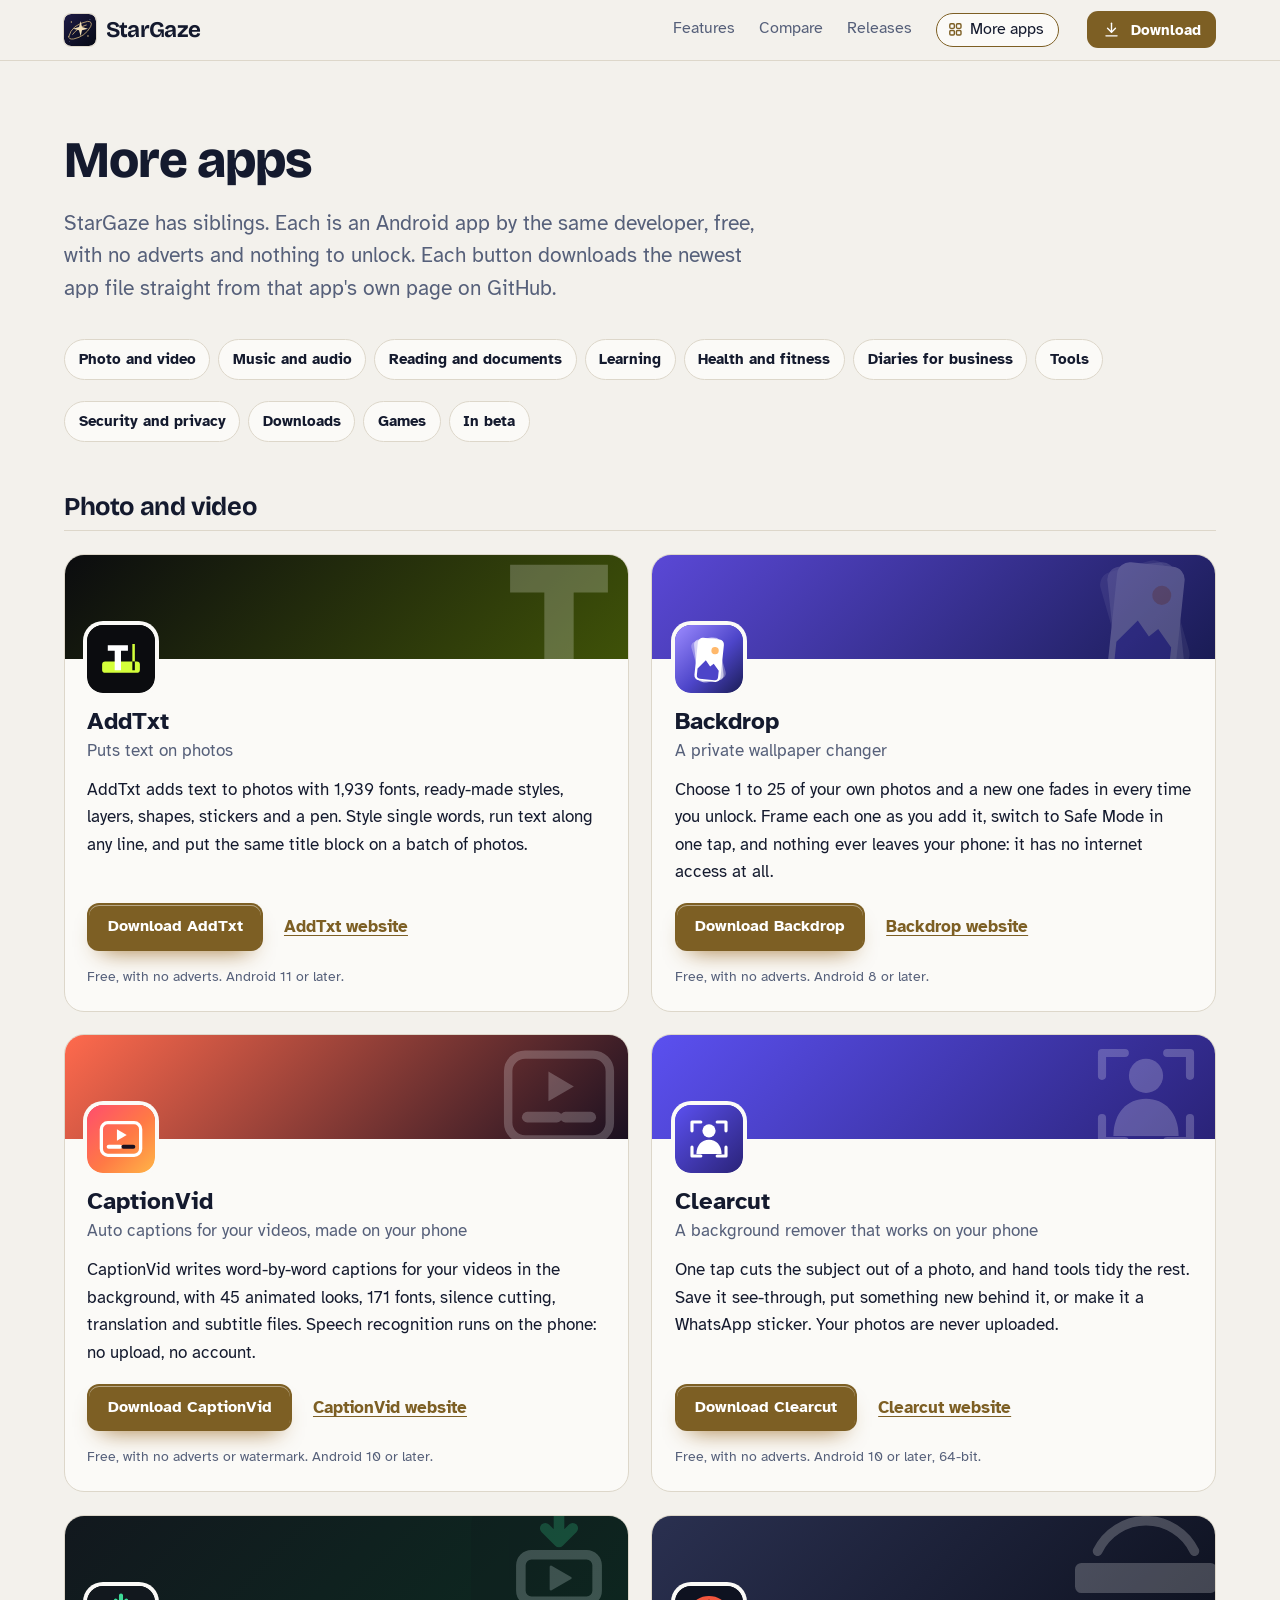
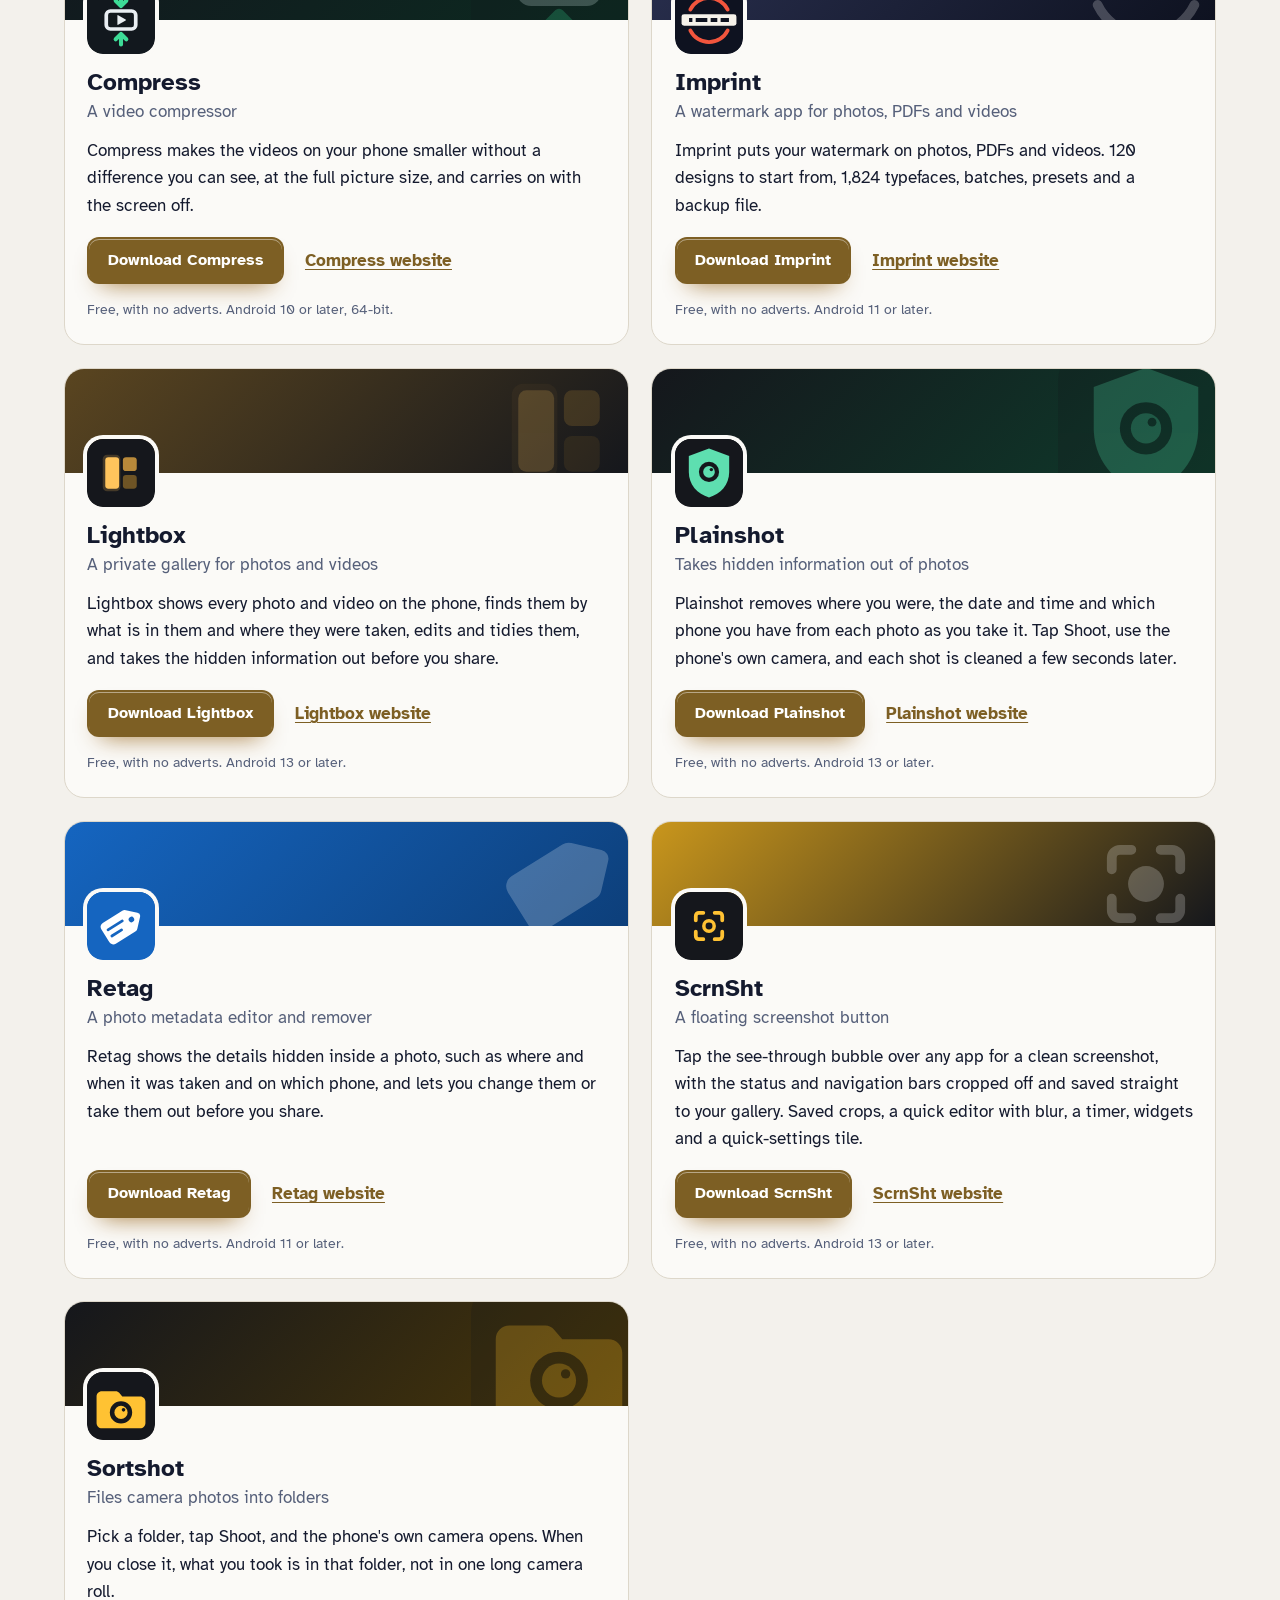
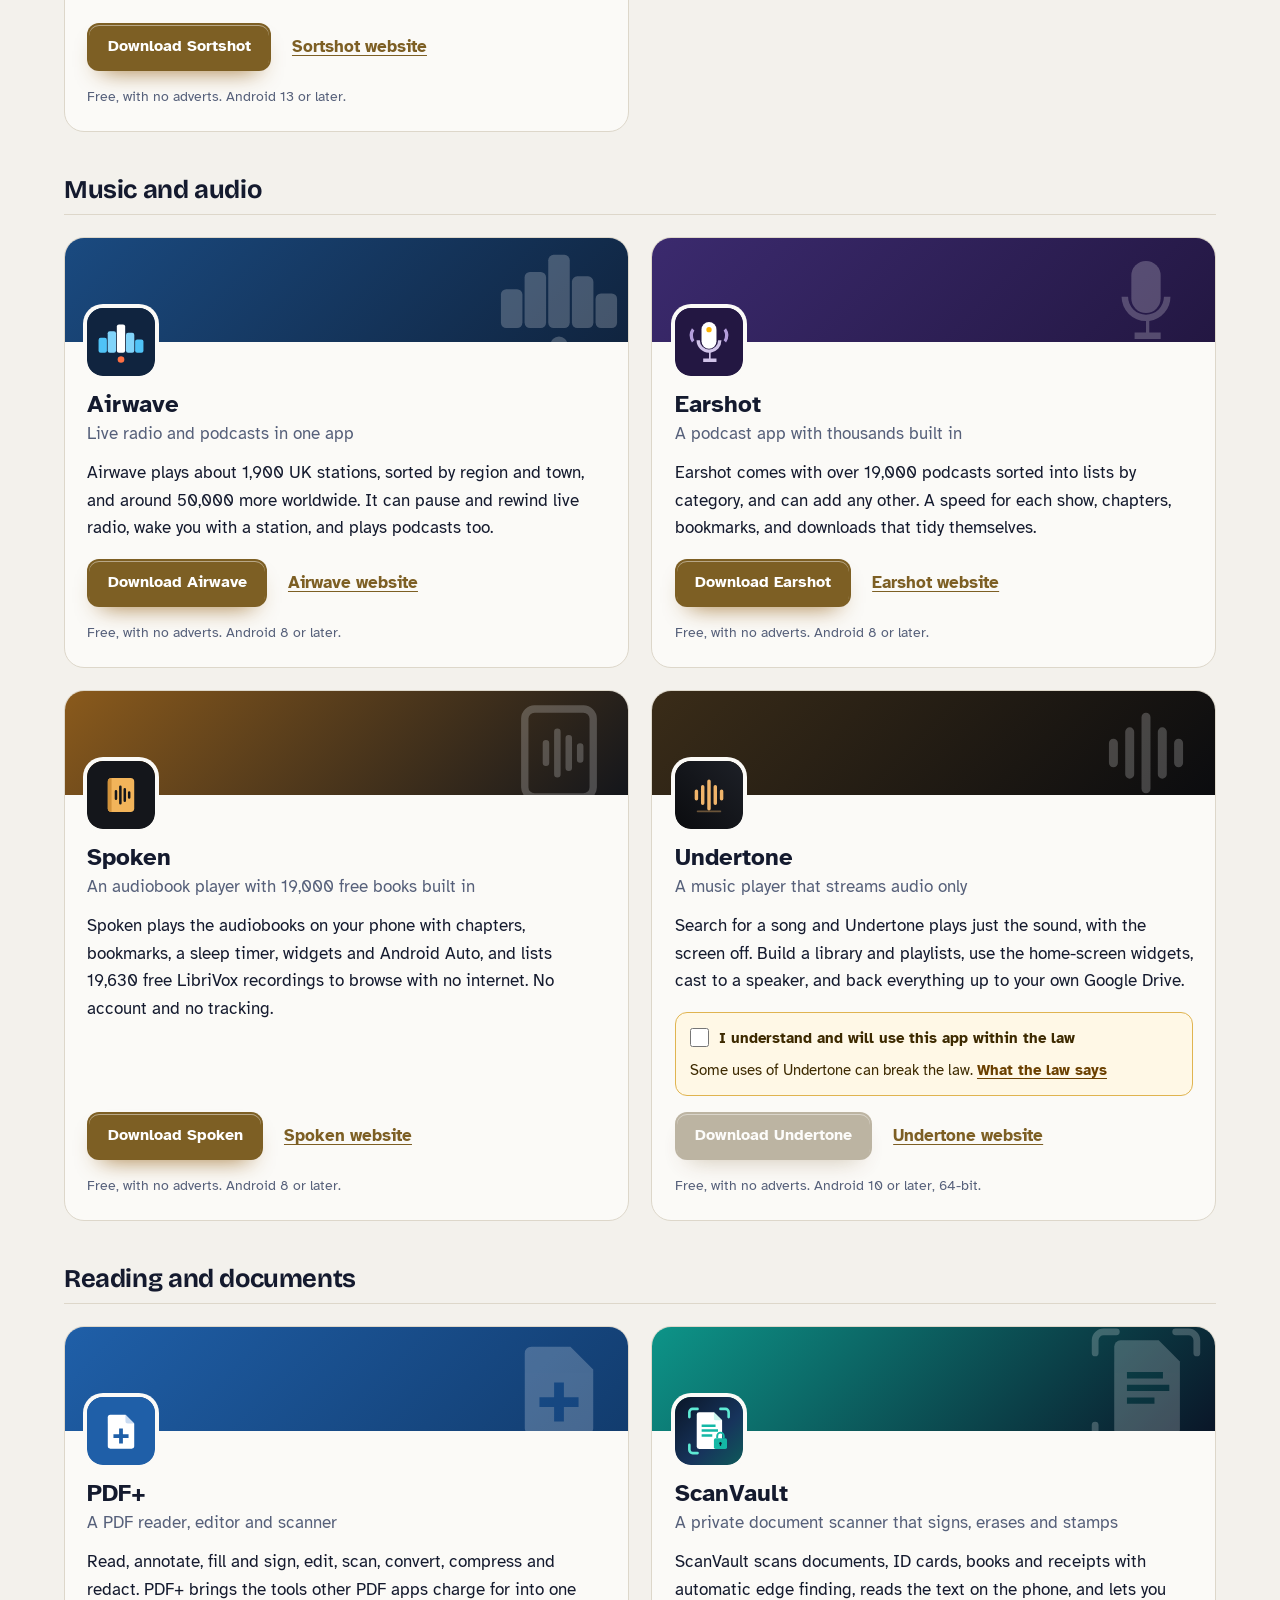
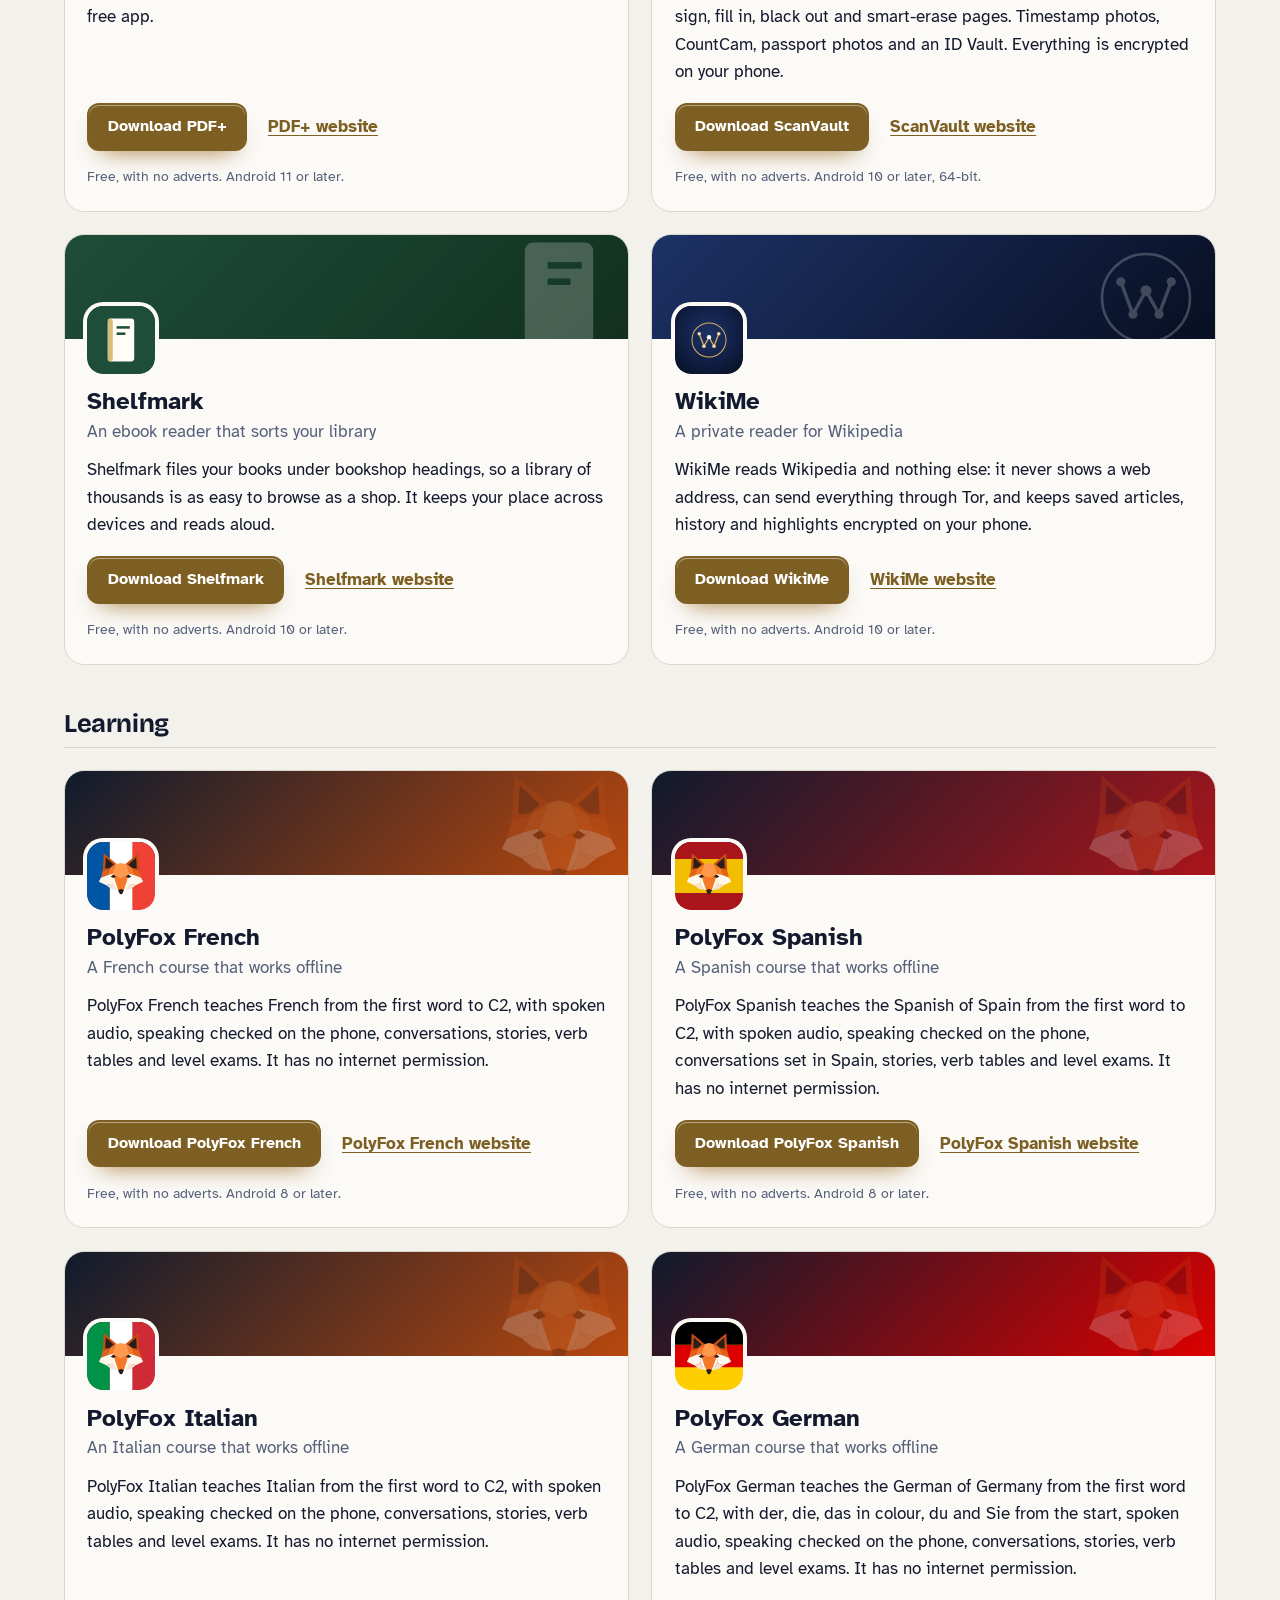
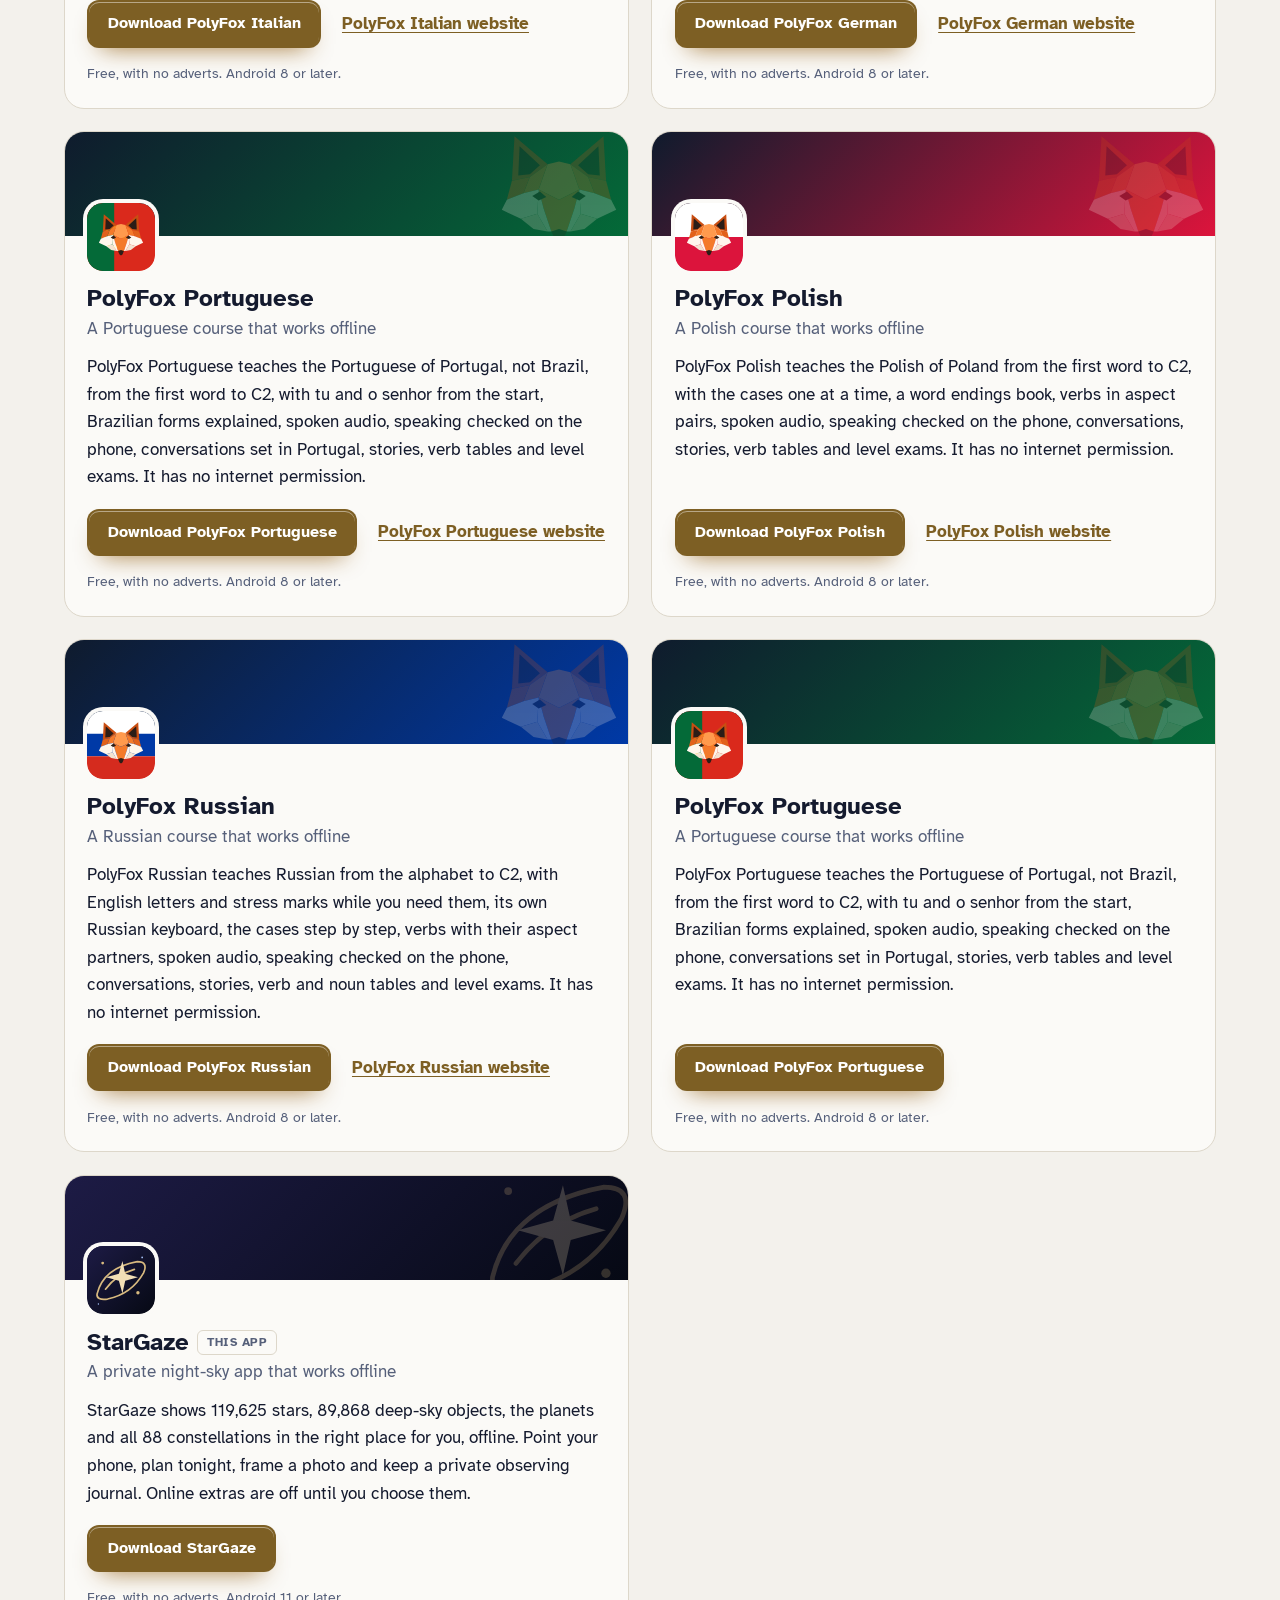
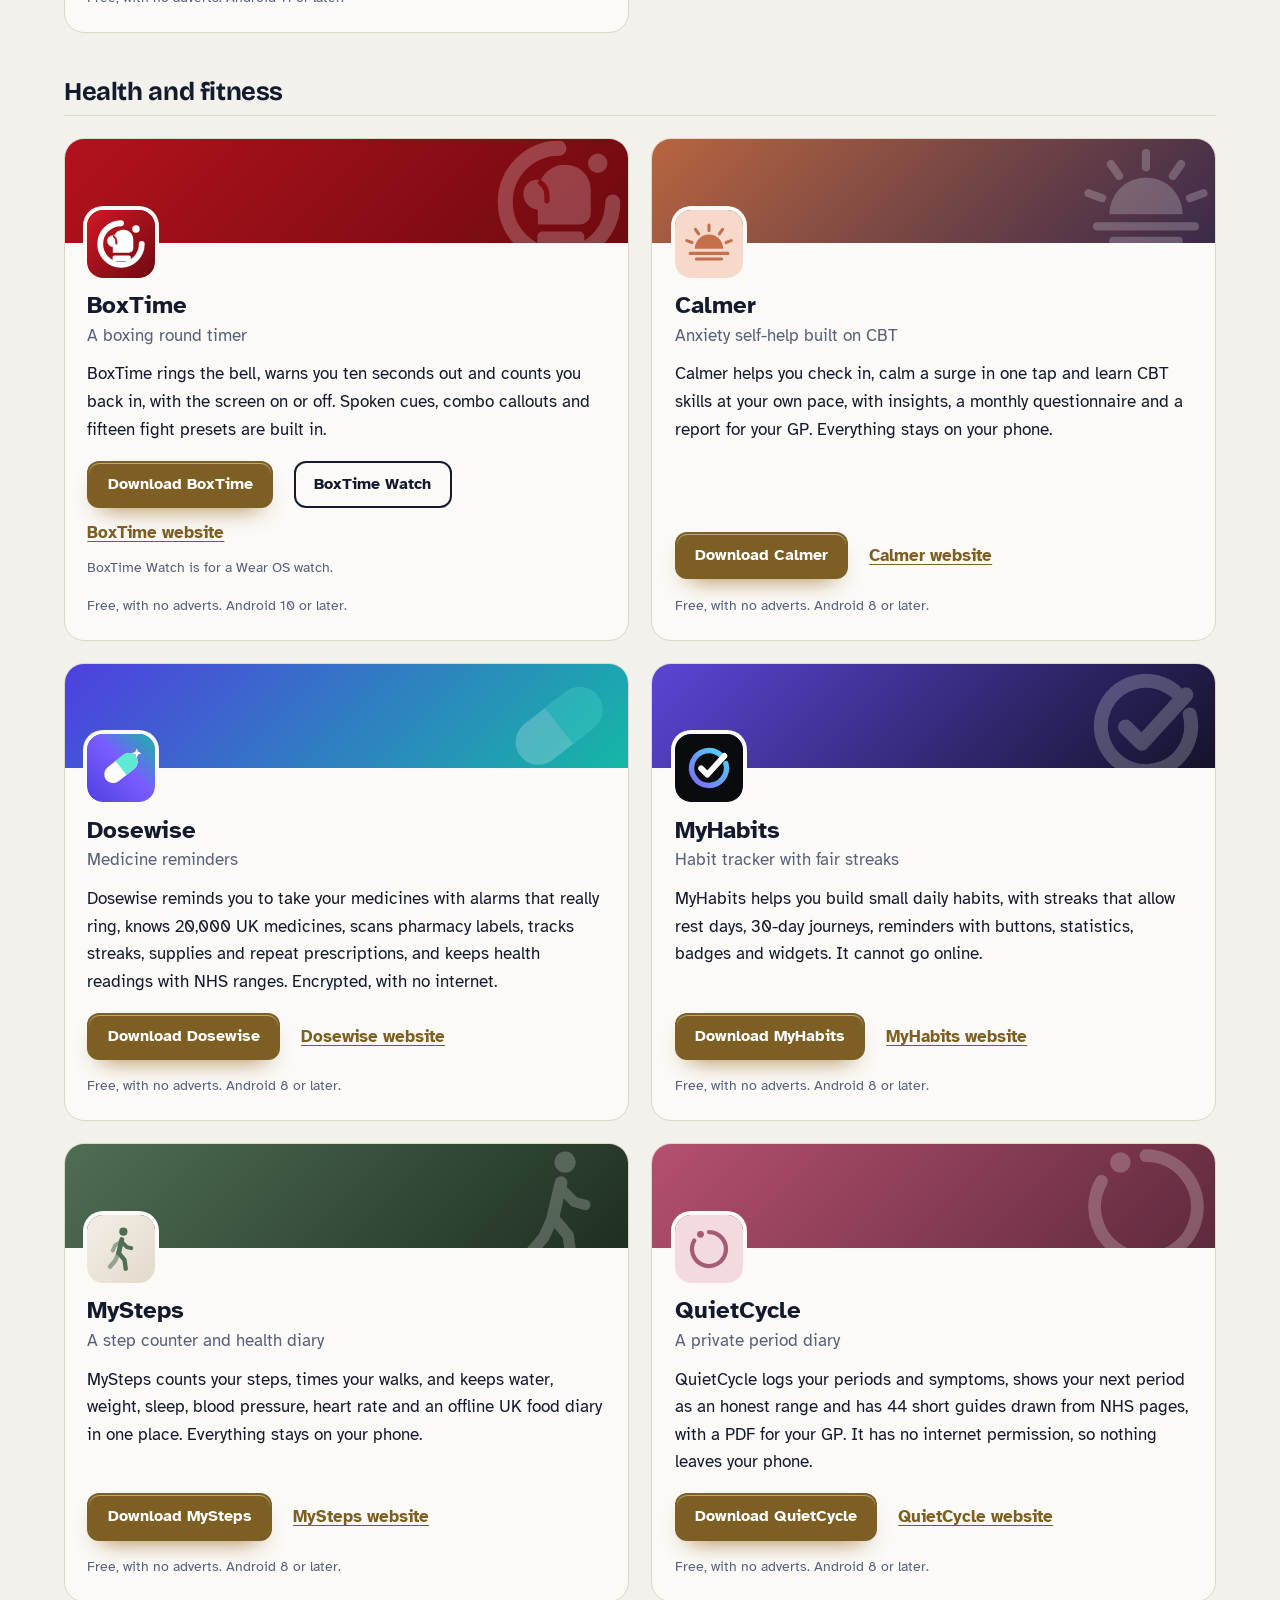
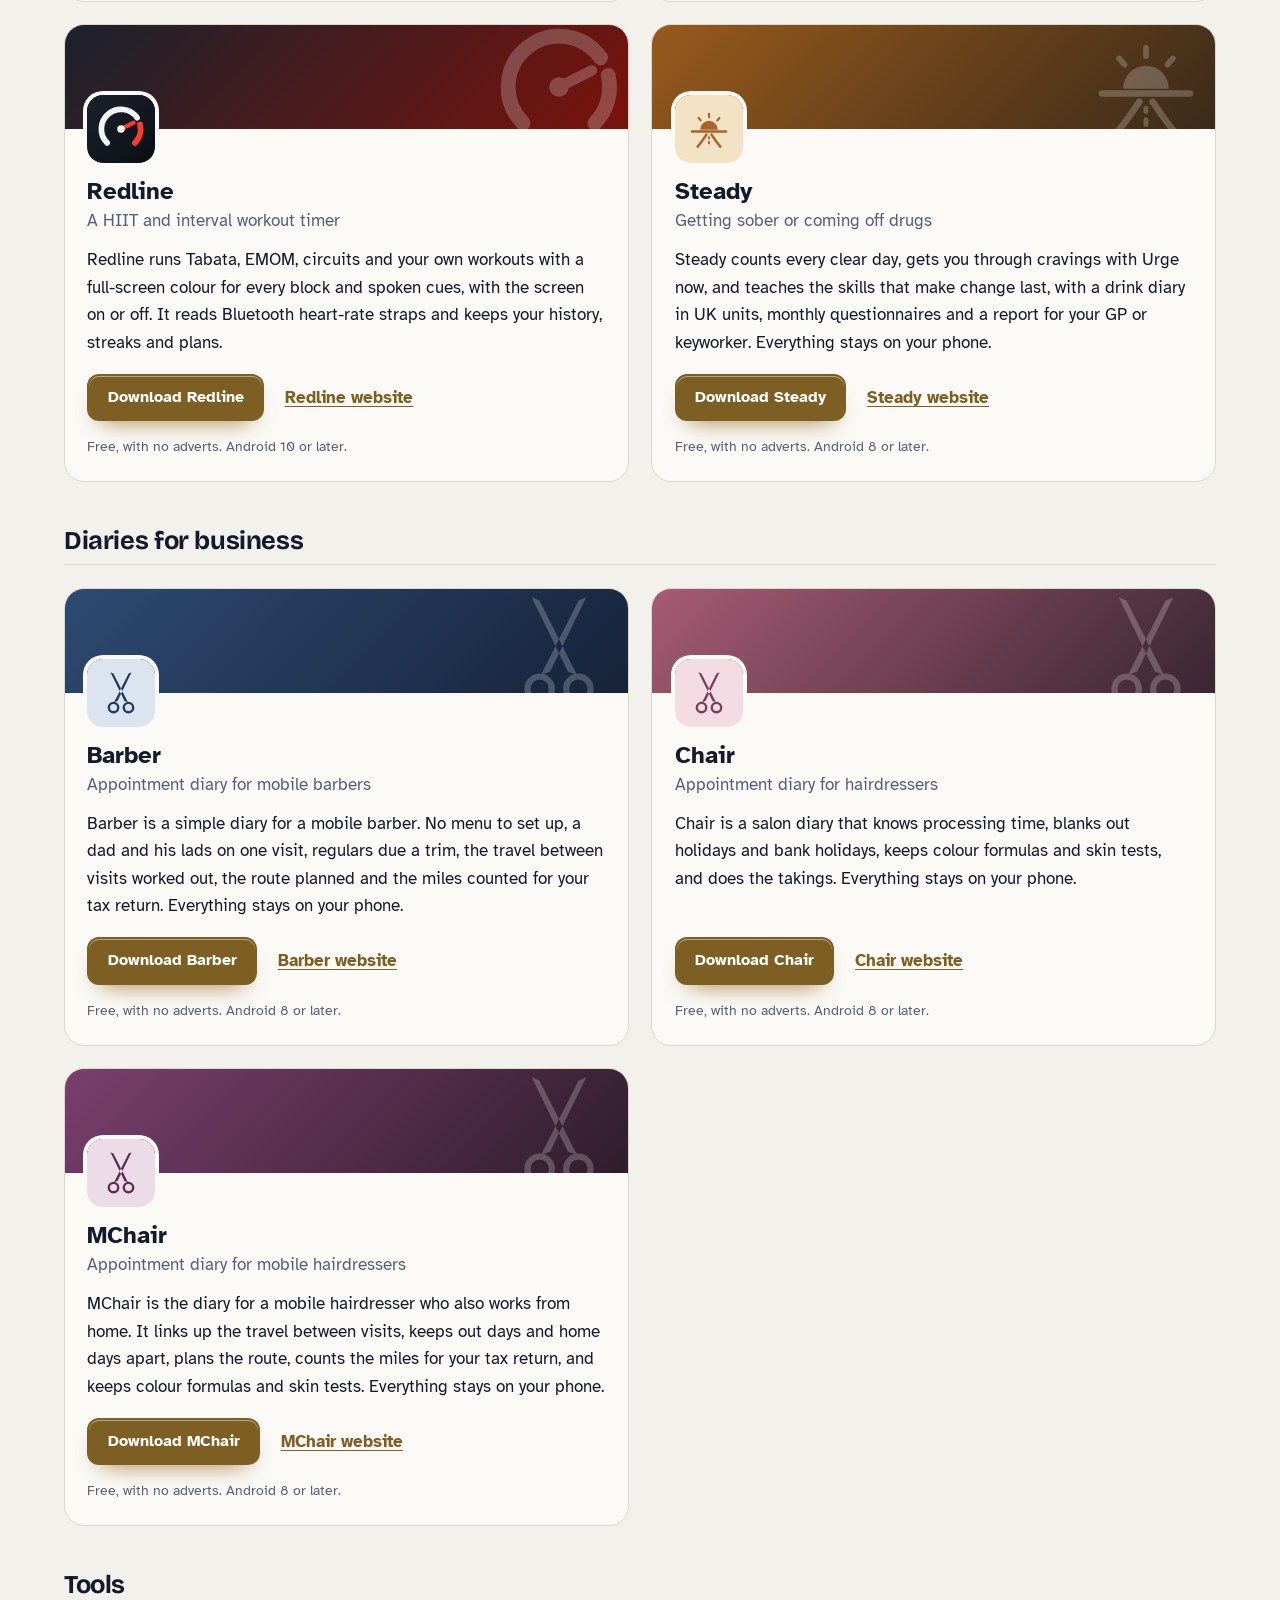
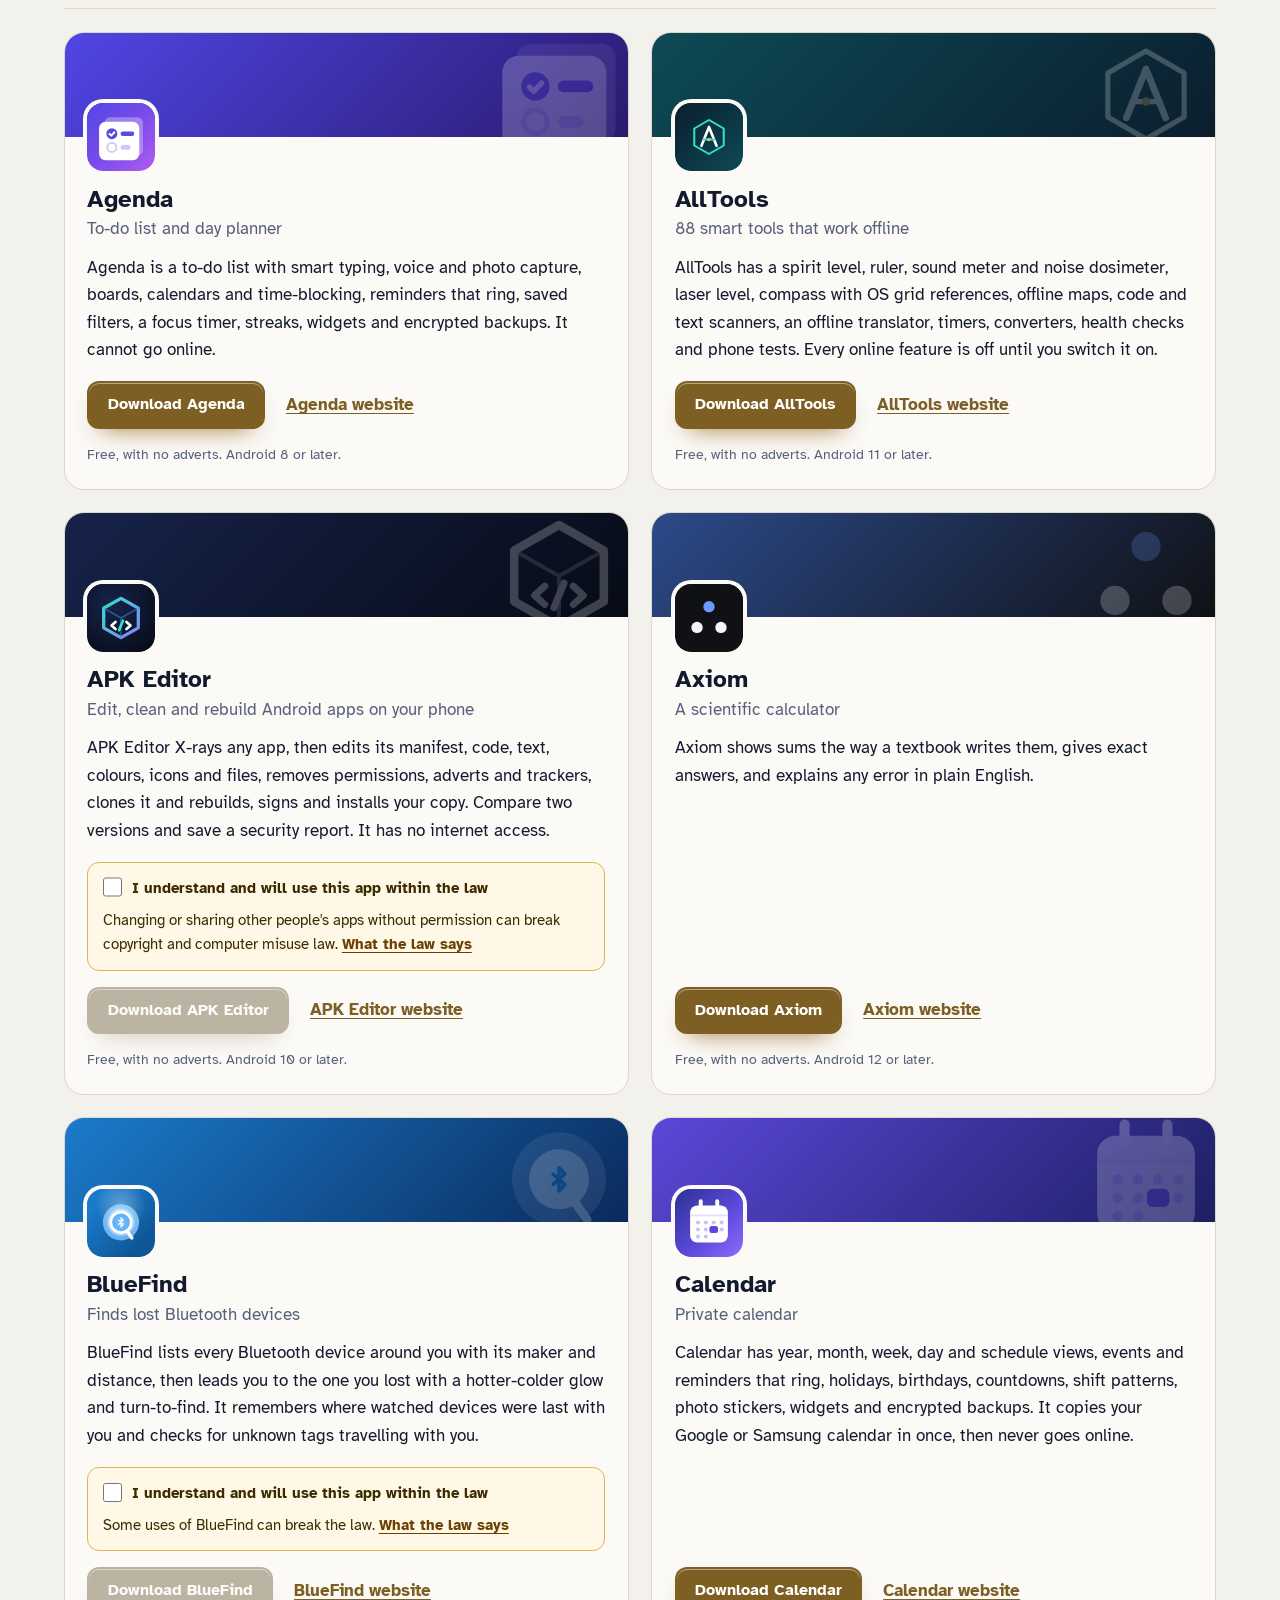
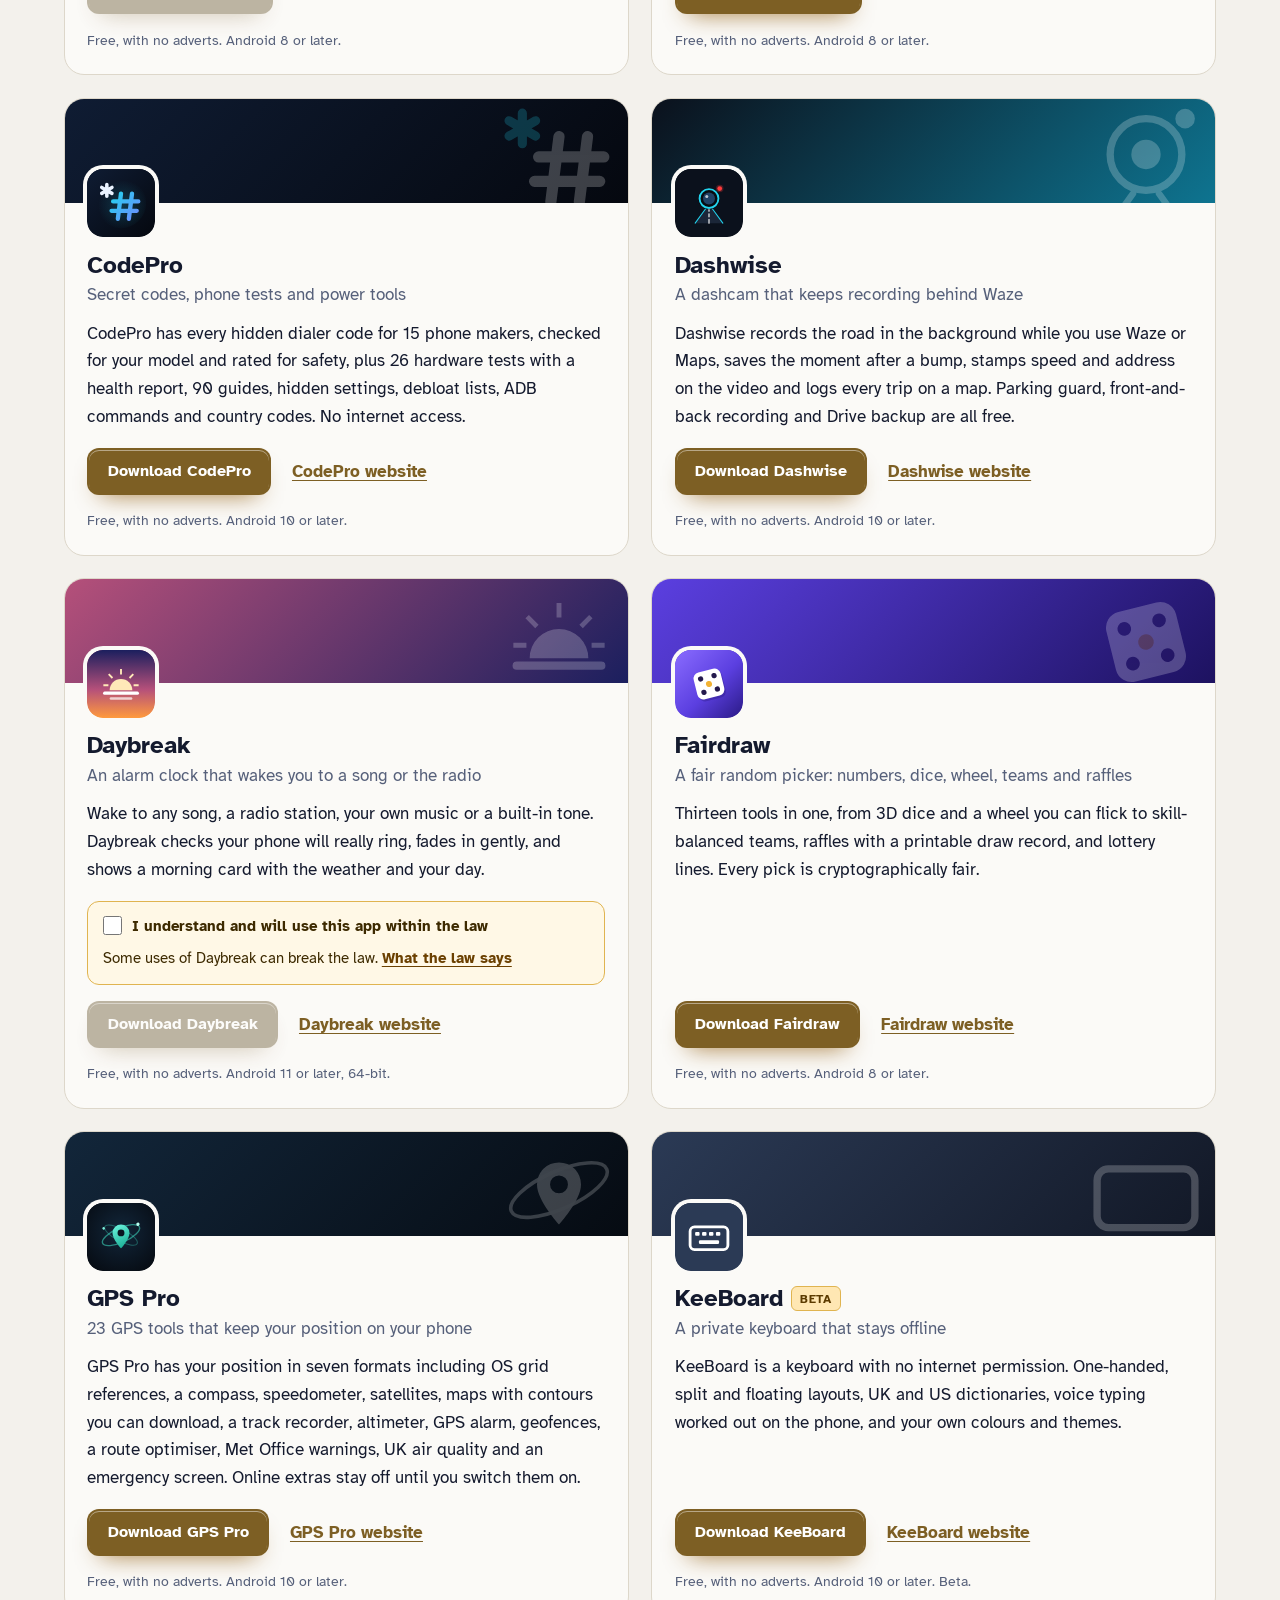
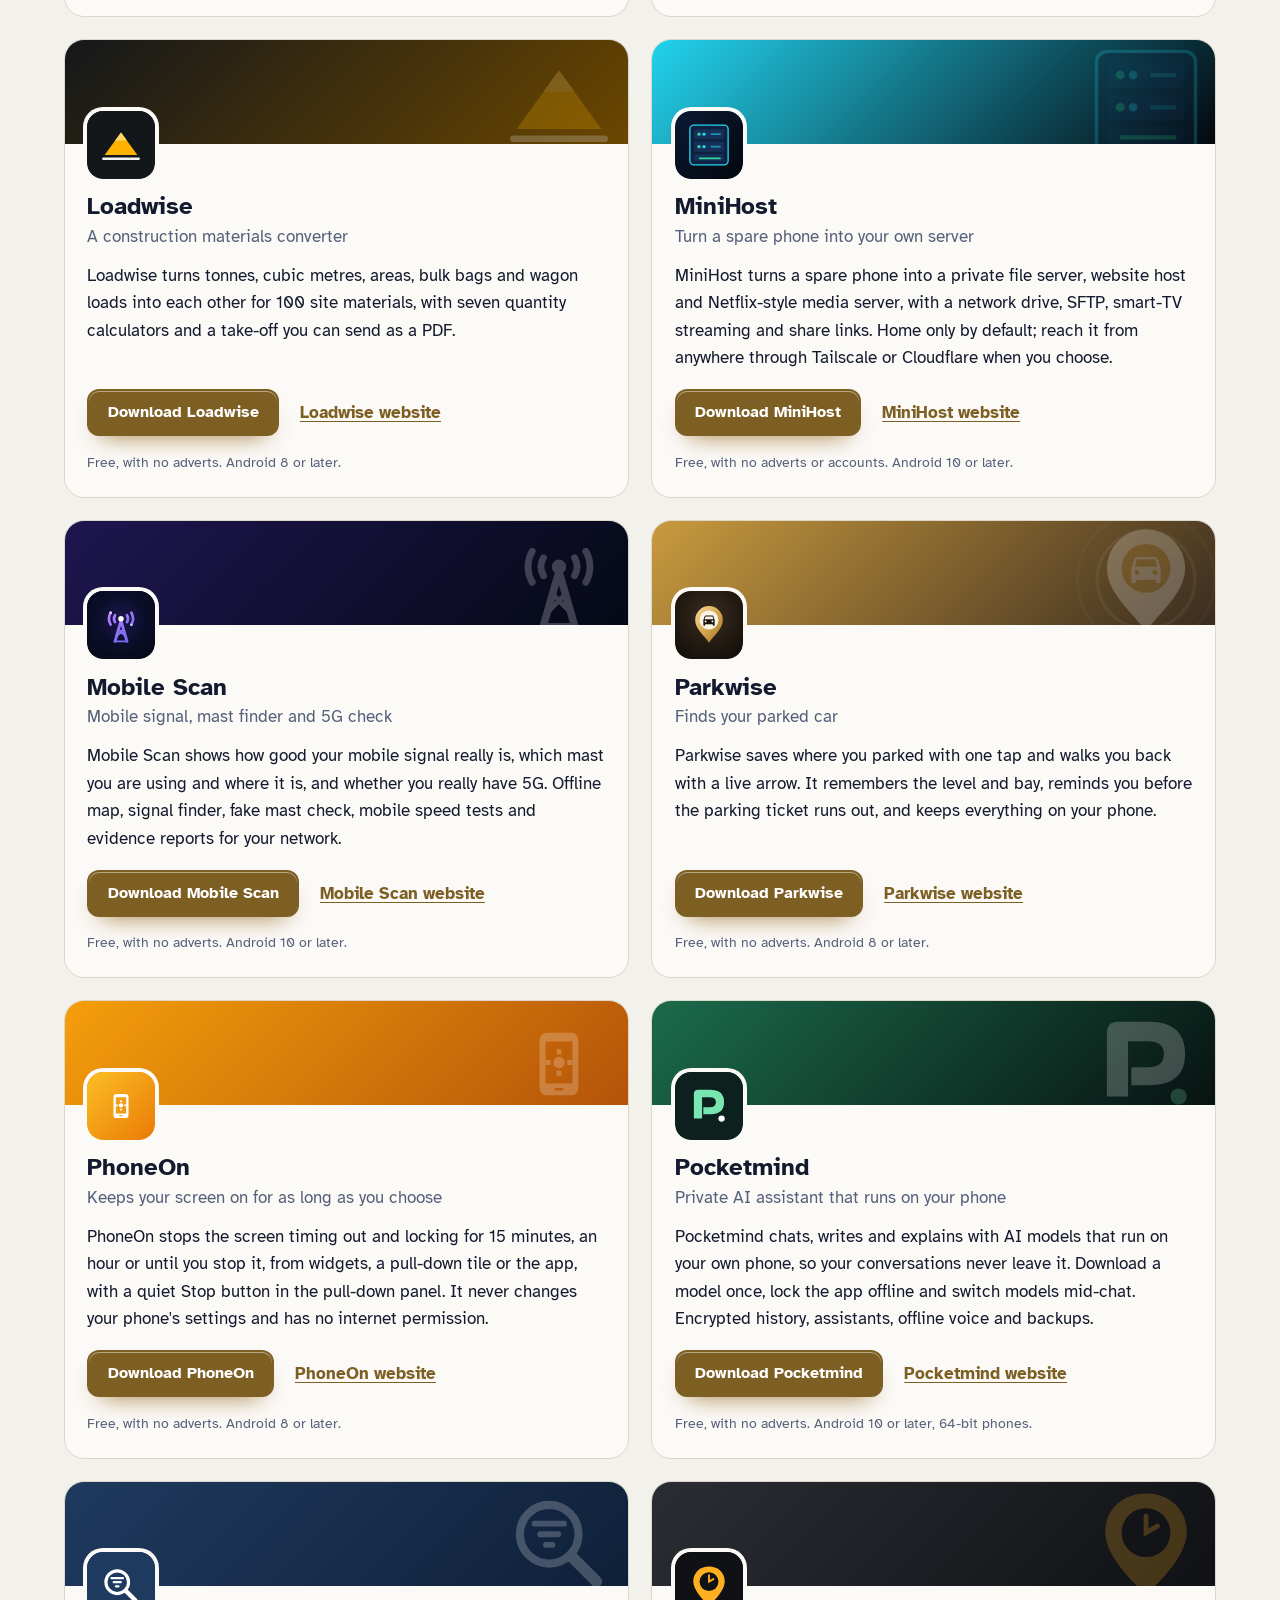
==== commit 3d4cef55: "More apps: add PolyFox Portuguese" ====
--- a/more-apps.html
+++ b/more-apps.html
@@ -4,7 +4,7 @@
 <meta charset="utf-8">
 <meta name="viewport" content="width=device-width, initial-scale=1">
 <title>More free Android apps from the maker of StarGaze</title>
-<meta name="description" content="All 95 free Android apps from the maker of StarGaze, in one list by category, each with its download and a link to its website.">
+<meta name="description" content="All 96 free Android apps from the maker of StarGaze, in one list by category, each with its download and a link to its website.">
 <meta name="author" content="Jonathan Jackson">
 <link rel="canonical" href="https://customgpter.github.io/stargaze/more-apps.html">
 <meta name="theme-color" content="#f3f1ec" media="(prefers-color-scheme: light)">
@@ -12,7 +12,7 @@
 <meta property="og:type" content="website">
 <meta property="og:site_name" content="StarGaze">
 <meta property="og:title" content="More free Android apps from the maker of StarGaze">
-<meta property="og:description" content="All 95 free Android apps from the maker of StarGaze, in one list by category, each with its download and a link to its website.">
+<meta property="og:description" content="All 96 free Android apps from the maker of StarGaze, in one list by category, each with its download and a link to its website.">
 <meta property="og:url" content="https://customgpter.github.io/stargaze/more-apps.html">
 <meta property="og:image" content="https://customgpter.github.io/stargaze/assets/og.png">
 <meta property="og:image:width" content="1200">
@@ -26,7 +26,7 @@
 <link rel="preload" href="./assets/fonts/atkinson-hyperlegible-latin-400-normal.woff2" as="font" type="font/woff2" crossorigin>
 <link rel="stylesheet" href="./assets/site.css?v=1">
 <link rel="stylesheet" href="./assets/house.css?v=1">
-<script type="application/ld+json">{"@context":"https://schema.org","@type":"ItemList","name":"Apps from the maker of StarGaze","url":"https://customgpter.github.io/stargaze/more-apps.html","itemListElement":[{"@type":"ListItem","position":1,"name":"AddTxt","url":"https://customgpter.github.io/addtxt/"},{"@type":"ListItem","position":2,"name":"Backdrop","url":"https://customgpter.github.io/backdrop/"},{"@type":"ListItem","position":3,"name":"CaptionVid","url":"https://customgpter.github.io/captionvid/"},{"@type":"ListItem","position":4,"name":"Clearcut","url":"https://customgpter.github.io/clearcut/"},{"@type":"ListItem","position":5,"name":"Compress","url":"https://customgpter.github.io/compress/"},{"@type":"ListItem","position":6,"name":"Imprint","url":"https://customgpter.github.io/imprint/"},{"@type":"ListItem","position":7,"name":"Lightbox","url":"https://customgpter.github.io/lightbox/"},{"@type":"ListItem","position":8,"name":"Plainshot","url":"https://customgpter.github.io/plainshot/"},{"@type":"ListItem","position":9,"name":"Retag","url":"https://customgpter.github.io/retag/"},{"@type":"ListItem","position":10,"name":"ScrnSht","url":"https://customgpter.github.io/scrnsht/"},{"@type":"ListItem","position":11,"name":"Sortshot","url":"https://customgpter.github.io/sortshot/"},{"@type":"ListItem","position":12,"name":"Airwave","url":"https://customgpter.github.io/airwave/"},{"@type":"ListItem","position":13,"name":"Earshot","url":"https://customgpter.github.io/earshot/"},{"@type":"ListItem","position":14,"name":"Spoken","url":"https://customgpter.github.io/spoken/"},{"@type":"ListItem","position":15,"name":"Undertone","url":"https://customgpter.github.io/undertone/"},{"@type":"ListItem","position":16,"name":"PDF+","url":"https://customgpter.github.io/pdfplus/"},{"@type":"ListItem","position":17,"name":"ScanVault","url":"https://customgpter.github.io/scanvault/"},{"@type":"ListItem","position":18,"name":"Shelfmark","url":"https://customgpter.github.io/shelfmark/"},{"@type":"ListItem","position":19,"name":"WikiMe","url":"https://customgpter.github.io/wikime/"},{"@type":"ListItem","position":20,"name":"PolyFox French","url":"https://customgpter.github.io/polyfox/"},{"@type":"ListItem","position":21,"name":"StarGaze","url":"https://customgpter.github.io/stargaze/"},{"@type":"ListItem","position":22,"name":"BoxTime","url":"https://customgpter.github.io/boxtime/"},{"@type":"ListItem","position":23,"name":"Calmer","url":"https://customgpter.github.io/calmer/"},{"@type":"ListItem","position":24,"name":"Dosewise","url":"https://customgpter.github.io/dosewise/"},{"@type":"ListItem","position":25,"name":"MyHabits","url":"https://customgpter.github.io/myhabits/"},{"@type":"ListItem","position":26,"name":"MySteps","url":"https://customgpter.github.io/mysteps/"},{"@type":"ListItem","position":27,"name":"QuietCycle","url":"https://customgpter.github.io/quietcycle/"},{"@type":"ListItem","position":28,"name":"Redline","url":"https://customgpter.github.io/redline/"},{"@type":"ListItem","position":29,"name":"Steady","url":"https://customgpter.github.io/steady/"},{"@type":"ListItem","position":30,"name":"Barber","url":"https://customgpter.github.io/barber/"},{"@type":"ListItem","position":31,"name":"Chair","url":"https://customgpter.github.io/chair/"},{"@type":"ListItem","position":32,"name":"MChair","url":"https://customgpter.github.io/mchair/"},{"@type":"ListItem","position":33,"name":"Agenda","url":"https://customgpter.github.io/agenda/"},{"@type":"ListItem","position":34,"name":"AllTools","url":"https://customgpter.github.io/alltools/"},{"@type":"ListItem","position":35,"name":"APK Editor","url":"https://customgpter.github.io/apkeditor/"},{"@type":"ListItem","position":36,"name":"Axiom","url":"https://customgpter.github.io/axiom/"},{"@type":"ListItem","position":37,"name":"BlueFind","url":"https://customgpter.github.io/bluefind/"},{"@type":"ListItem","position":38,"name":"Calendar","url":"https://customgpter.github.io/calendar/"},{"@type":"ListItem","position":39,"name":"CodePro","url":"https://customgpter.github.io/codepro/"},{"@type":"ListItem","position":40,"name":"Dashwise","url":"https://customgpter.github.io/dashwise/"},{"@type":"ListItem","position":41,"name":"Daybreak","url":"https://customgpter.github.io/daybreak/"},{"@type":"ListItem","position":42,"name":"Fairdraw","url":"https://customgpter.github.io/fairdraw/"},{"@type":"ListItem","position":43,"name":"GPS Pro","url":"https://customgpter.github.io/gpspro/"},{"@type":"ListItem","position":44,"name":"KeeBoard","url":"https://customgpter.github.io/keeboard/"},{"@type":"ListItem","position":45,"name":"Loadwise","url":"https://customgpter.github.io/loadwise/"},{"@type":"ListItem","position":46,"name":"MiniHost","url":"https://customgpter.github.io/minihost/"},{"@type":"ListItem","position":47,"name":"Mobile Scan","url":"https://customgpter.github.io/mobilescan/"},{"@type":"ListItem","position":48,"name":"Parkwise","url":"https://customgpter.github.io/parkwise/"},{"@type":"ListItem","position":49,"name":"Pocketmind","url":"https://customgpter.github.io/pocketmind/"},{"@type":"ListItem","position":50,"name":"Refine","url":"https://customgpter.github.io/refine/"},{"@type":"ListItem","position":51,"name":"Shiftwise","url":"https://customgpter.github.io/shiftwise/"},{"@type":"ListItem","position":52,"name":"SimpleCalc","url":"https://customgpter.github.io/simplecalc/"},{"@type":"ListItem","position":53,"name":"Skyline","url":"https://customgpter.github.io/skyline/"},{"@type":"ListItem","position":54,"name":"Slipway","url":"https://customgpter.github.io/slipway/"},{"@type":"ListItem","position":55,"name":"Tagger","url":"https://customgpter.github.io/tagger/"},{"@type":"ListItem","position":56,"name":"TotalClean","url":"https://customgpter.github.io/totalclean/"},{"@type":"ListItem","position":57,"name":"TVLink","url":"https://customgpter.github.io/tvlink/"},{"@type":"ListItem","position":58,"name":"Unbox","url":"https://customgpter.github.io/unbox/"},{"@type":"ListItem","position":59,"name":"WhatsKeep","url":"https://customgpter.github.io/whatskeep/"},{"@type":"ListItem","position":60,"name":"WiFi Scan","url":"https://customgpter.github.io/wifiscan/"},{"@type":"ListItem","position":61,"name":"Auditly","url":"https://customgpter.github.io/auditly/"},{"@type":"ListItem","position":62,"name":"Backchannel","url":"https://customgpter.github.io/backchannel/"},{"@type":"ListItem","position":63,"name":"ENotes","url":"https://customgpter.github.io/enotes/"},{"@type":"ListItem","position":64,"name":"FindMe","url":"https://customgpter.github.io/findme/"},{"@type":"ListItem","position":65,"name":"iLock","url":"https://customgpter.github.io/ilock/"},{"@type":"ListItem","position":66,"name":"ImSafe","url":"https://customgpter.github.io/imsafe/"},{"@type":"ListItem","position":67,"name":"IShred","url":"https://customgpter.github.io/ishred/"},{"@type":"ListItem","position":68,"name":"LockBox","url":"https://customgpter.github.io/lockbox/"},{"@type":"ListItem","position":69,"name":"PassVault","url":"https://customgpter.github.io/passvault/"},{"@type":"ListItem","position":70,"name":"SpyFind","url":"https://customgpter.github.io/spyfind/"},{"@type":"ListItem","position":71,"name":"TextWipe","url":"https://customgpter.github.io/textwipe/"},{"@type":"ListItem","position":72,"name":"Tracewire","url":"https://customgpter.github.io/tracewire/"},{"@type":"ListItem","position":73,"name":"Vigil","url":"https://customgpter.github.io/vigil/"},{"@type":"ListItem","position":74,"name":"Grab","url":"https://customgpter.github.io/grab/"},{"@type":"ListItem","position":75,"name":"Swarm","url":"https://customgpter.github.io/swarm/"},{"@type":"ListItem","position":76,"name":"Plane Games","url":"https://customgpter.github.io/plane-games/"},{"@type":"ListItem","position":77,"name":"Ninefold","url":"https://customgpter.github.io/ninefold/"},{"@type":"ListItem","position":78,"name":"Cubewise","url":"https://customgpter.github.io/cubewise/"},{"@type":"ListItem","position":79,"name":"Tilewise","url":"https://customgpter.github.io/tilewise/"},{"@type":"ListItem","position":80,"name":"Letterwise","url":"https://customgpter.github.io/letterwise/"},{"@type":"ListItem","position":81,"name":"Kingside","url":"https://customgpter.github.io/kingside/"},{"@type":"ListItem","position":82,"name":"Deckhand","url":"https://customgpter.github.io/deckhand/"},{"@type":"ListItem","position":83,"name":"SNESForge","url":"https://customgpter.github.io/snesforge/"},{"@type":"ListItem","position":84,"name":"Fame Boy","url":"https://customgpter.github.io/fameboy/"},{"@type":"ListItem","position":85,"name":"PSPPro","url":"https://customgpter.github.io/psppro/"},{"@type":"ListItem","position":86,"name":"MegaGen","url":"https://customgpter.github.io/megagen/"},{"@type":"ListItem","position":87,"name":"QVR","url":"https://customgpter.github.io/qvr/"},{"@type":"ListItem","position":88,"name":"QVR Watch","url":"https://customgpter.github.io/qvr-watch/"},{"@type":"ListItem","position":89,"name":"QVRLite","url":"https://customgpter.github.io/qvrlite/"},{"@type":"ListItem","position":90,"name":"Onionz","url":"https://customgpter.github.io/onionz/"},{"@type":"ListItem","position":91,"name":"OnionzWeb","url":"https://customgpter.github.io/onionzweb/"},{"@type":"ListItem","position":92,"name":"PolyFox German","url":"https://customgpter.github.io/polyfox-german/"},{"@type":"ListItem","position":93,"name":"PolyFox Polish","url":"https://customgpter.github.io/polyfox-polish/"},{"@type":"ListItem","position":94,"name":"PolyFox Russian","url":"https://customgpter.github.io/polyfox-russian/"}]}</script>
+<script type="application/ld+json">{"@context":"https://schema.org","@type":"ItemList","name":"Apps from the maker of StarGaze","url":"https://customgpter.github.io/stargaze/more-apps.html","itemListElement":[{"@type":"ListItem","position":1,"name":"AddTxt","url":"https://customgpter.github.io/addtxt/"},{"@type":"ListItem","position":2,"name":"Backdrop","url":"https://customgpter.github.io/backdrop/"},{"@type":"ListItem","position":3,"name":"CaptionVid","url":"https://customgpter.github.io/captionvid/"},{"@type":"ListItem","position":4,"name":"Clearcut","url":"https://customgpter.github.io/clearcut/"},{"@type":"ListItem","position":5,"name":"Compress","url":"https://customgpter.github.io/compress/"},{"@type":"ListItem","position":6,"name":"Imprint","url":"https://customgpter.github.io/imprint/"},{"@type":"ListItem","position":7,"name":"Lightbox","url":"https://customgpter.github.io/lightbox/"},{"@type":"ListItem","position":8,"name":"Plainshot","url":"https://customgpter.github.io/plainshot/"},{"@type":"ListItem","position":9,"name":"Retag","url":"https://customgpter.github.io/retag/"},{"@type":"ListItem","position":10,"name":"ScrnSht","url":"https://customgpter.github.io/scrnsht/"},{"@type":"ListItem","position":11,"name":"Sortshot","url":"https://customgpter.github.io/sortshot/"},{"@type":"ListItem","position":12,"name":"Airwave","url":"https://customgpter.github.io/airwave/"},{"@type":"ListItem","position":13,"name":"Earshot","url":"https://customgpter.github.io/earshot/"},{"@type":"ListItem","position":14,"name":"Spoken","url":"https://customgpter.github.io/spoken/"},{"@type":"ListItem","position":15,"name":"Undertone","url":"https://customgpter.github.io/undertone/"},{"@type":"ListItem","position":16,"name":"PDF+","url":"https://customgpter.github.io/pdfplus/"},{"@type":"ListItem","position":17,"name":"ScanVault","url":"https://customgpter.github.io/scanvault/"},{"@type":"ListItem","position":18,"name":"Shelfmark","url":"https://customgpter.github.io/shelfmark/"},{"@type":"ListItem","position":19,"name":"WikiMe","url":"https://customgpter.github.io/wikime/"},{"@type":"ListItem","position":20,"name":"PolyFox French","url":"https://customgpter.github.io/polyfox/"},{"@type":"ListItem","position":21,"name":"StarGaze","url":"https://customgpter.github.io/stargaze/"},{"@type":"ListItem","position":22,"name":"BoxTime","url":"https://customgpter.github.io/boxtime/"},{"@type":"ListItem","position":23,"name":"Calmer","url":"https://customgpter.github.io/calmer/"},{"@type":"ListItem","position":24,"name":"Dosewise","url":"https://customgpter.github.io/dosewise/"},{"@type":"ListItem","position":25,"name":"MyHabits","url":"https://customgpter.github.io/myhabits/"},{"@type":"ListItem","position":26,"name":"MySteps","url":"https://customgpter.github.io/mysteps/"},{"@type":"ListItem","position":27,"name":"QuietCycle","url":"https://customgpter.github.io/quietcycle/"},{"@type":"ListItem","position":28,"name":"Redline","url":"https://customgpter.github.io/redline/"},{"@type":"ListItem","position":29,"name":"Steady","url":"https://customgpter.github.io/steady/"},{"@type":"ListItem","position":30,"name":"Barber","url":"https://customgpter.github.io/barber/"},{"@type":"ListItem","position":31,"name":"Chair","url":"https://customgpter.github.io/chair/"},{"@type":"ListItem","position":32,"name":"MChair","url":"https://customgpter.github.io/mchair/"},{"@type":"ListItem","position":33,"name":"Agenda","url":"https://customgpter.github.io/agenda/"},{"@type":"ListItem","position":34,"name":"AllTools","url":"https://customgpter.github.io/alltools/"},{"@type":"ListItem","position":35,"name":"APK Editor","url":"https://customgpter.github.io/apkeditor/"},{"@type":"ListItem","position":36,"name":"Axiom","url":"https://customgpter.github.io/axiom/"},{"@type":"ListItem","position":37,"name":"BlueFind","url":"https://customgpter.github.io/bluefind/"},{"@type":"ListItem","position":38,"name":"Calendar","url":"https://customgpter.github.io/calendar/"},{"@type":"ListItem","position":39,"name":"CodePro","url":"https://customgpter.github.io/codepro/"},{"@type":"ListItem","position":40,"name":"Dashwise","url":"https://customgpter.github.io/dashwise/"},{"@type":"ListItem","position":41,"name":"Daybreak","url":"https://customgpter.github.io/daybreak/"},{"@type":"ListItem","position":42,"name":"Fairdraw","url":"https://customgpter.github.io/fairdraw/"},{"@type":"ListItem","position":43,"name":"GPS Pro","url":"https://customgpter.github.io/gpspro/"},{"@type":"ListItem","position":44,"name":"KeeBoard","url":"https://customgpter.github.io/keeboard/"},{"@type":"ListItem","position":45,"name":"Loadwise","url":"https://customgpter.github.io/loadwise/"},{"@type":"ListItem","position":46,"name":"MiniHost","url":"https://customgpter.github.io/minihost/"},{"@type":"ListItem","position":47,"name":"Mobile Scan","url":"https://customgpter.github.io/mobilescan/"},{"@type":"ListItem","position":48,"name":"Parkwise","url":"https://customgpter.github.io/parkwise/"},{"@type":"ListItem","position":49,"name":"Pocketmind","url":"https://customgpter.github.io/pocketmind/"},{"@type":"ListItem","position":50,"name":"Refine","url":"https://customgpter.github.io/refine/"},{"@type":"ListItem","position":51,"name":"Shiftwise","url":"https://customgpter.github.io/shiftwise/"},{"@type":"ListItem","position":52,"name":"SimpleCalc","url":"https://customgpter.github.io/simplecalc/"},{"@type":"ListItem","position":53,"name":"Skyline","url":"https://customgpter.github.io/skyline/"},{"@type":"ListItem","position":54,"name":"Slipway","url":"https://customgpter.github.io/slipway/"},{"@type":"ListItem","position":55,"name":"Tagger","url":"https://customgpter.github.io/tagger/"},{"@type":"ListItem","position":56,"name":"TotalClean","url":"https://customgpter.github.io/totalclean/"},{"@type":"ListItem","position":57,"name":"TVLink","url":"https://customgpter.github.io/tvlink/"},{"@type":"ListItem","position":58,"name":"Unbox","url":"https://customgpter.github.io/unbox/"},{"@type":"ListItem","position":59,"name":"WhatsKeep","url":"https://customgpter.github.io/whatskeep/"},{"@type":"ListItem","position":60,"name":"WiFi Scan","url":"https://customgpter.github.io/wifiscan/"},{"@type":"ListItem","position":61,"name":"Auditly","url":"https://customgpter.github.io/auditly/"},{"@type":"ListItem","position":62,"name":"Backchannel","url":"https://customgpter.github.io/backchannel/"},{"@type":"ListItem","position":63,"name":"ENotes","url":"https://customgpter.github.io/enotes/"},{"@type":"ListItem","position":64,"name":"FindMe","url":"https://customgpter.github.io/findme/"},{"@type":"ListItem","position":65,"name":"iLock","url":"https://customgpter.github.io/ilock/"},{"@type":"ListItem","position":66,"name":"ImSafe","url":"https://customgpter.github.io/imsafe/"},{"@type":"ListItem","position":67,"name":"IShred","url":"https://customgpter.github.io/ishred/"},{"@type":"ListItem","position":68,"name":"LockBox","url":"https://customgpter.github.io/lockbox/"},{"@type":"ListItem","position":69,"name":"PassVault","url":"https://customgpter.github.io/passvault/"},{"@type":"ListItem","position":70,"name":"SpyFind","url":"https://customgpter.github.io/spyfind/"},{"@type":"ListItem","position":71,"name":"TextWipe","url":"https://customgpter.github.io/textwipe/"},{"@type":"ListItem","position":72,"name":"Tracewire","url":"https://customgpter.github.io/tracewire/"},{"@type":"ListItem","position":73,"name":"Vigil","url":"https://customgpter.github.io/vigil/"},{"@type":"ListItem","position":74,"name":"Grab","url":"https://customgpter.github.io/grab/"},{"@type":"ListItem","position":75,"name":"Swarm","url":"https://customgpter.github.io/swarm/"},{"@type":"ListItem","position":76,"name":"Plane Games","url":"https://customgpter.github.io/plane-games/"},{"@type":"ListItem","position":77,"name":"Ninefold","url":"https://customgpter.github.io/ninefold/"},{"@type":"ListItem","position":78,"name":"Cubewise","url":"https://customgpter.github.io/cubewise/"},{"@type":"ListItem","position":79,"name":"Tilewise","url":"https://customgpter.github.io/tilewise/"},{"@type":"ListItem","position":80,"name":"Letterwise","url":"https://customgpter.github.io/letterwise/"},{"@type":"ListItem","position":81,"name":"Kingside","url":"https://customgpter.github.io/kingside/"},{"@type":"ListItem","position":82,"name":"Deckhand","url":"https://customgpter.github.io/deckhand/"},{"@type":"ListItem","position":83,"name":"SNESForge","url":"https://customgpter.github.io/snesforge/"},{"@type":"ListItem","position":84,"name":"Fame Boy","url":"https://customgpter.github.io/fameboy/"},{"@type":"ListItem","position":85,"name":"PSPPro","url":"https://customgpter.github.io/psppro/"},{"@type":"ListItem","position":86,"name":"MegaGen","url":"https://customgpter.github.io/megagen/"},{"@type":"ListItem","position":87,"name":"QVR","url":"https://customgpter.github.io/qvr/"},{"@type":"ListItem","position":88,"name":"QVR Watch","url":"https://customgpter.github.io/qvr-watch/"},{"@type":"ListItem","position":89,"name":"QVRLite","url":"https://customgpter.github.io/qvrlite/"},{"@type":"ListItem","position":90,"name":"Onionz","url":"https://customgpter.github.io/onionz/"},{"@type":"ListItem","position":91,"name":"OnionzWeb","url":"https://customgpter.github.io/onionzweb/"},{"@type":"ListItem","position":92,"name":"PolyFox German","url":"https://customgpter.github.io/polyfox-german/"},{"@type":"ListItem","position":93,"name":"PolyFox Portuguese","url":"https://customgpter.github.io/polyfox-portuguese/"},{"@type":"ListItem","position":94,"name":"PolyFox Polish","url":"https://customgpter.github.io/polyfox-polish/"},{"@type":"ListItem","position":95,"name":"PolyFox Russian","url":"https://customgpter.github.io/polyfox-russian/"}]}</script>
 <link rel="stylesheet" href="./assets/apps-list.css?v=1">
 <script src="./assets/apps-list.js?v=1" defer></script>
 </head>
@@ -69,7 +69,7 @@
 <li class="mapp" style="--b:#1e4d3a;--b2:#12301f"><div class="mapp-cover" aria-hidden="true"><svg viewBox="0 0 108 108"><rect x="33" y="20" width="42" height="68" rx="5" fill="#fff"/><rect x="47" y="32" width="21" height="4" fill="#1e4d3a"/><rect x="47" y="42" width="14" height="4" fill="#1e4d3a"/></svg></div><div class="mapp-body"><svg class="mapp-icon" viewBox="0 0 108 108" aria-hidden="true"><rect width="108" height="108" rx="24" fill="#1e4d3a"/><rect x="33" y="20" width="42" height="68" rx="5" fill="#fffdf5"/><rect x="33" y="20" width="8" height="68" rx="4" fill="#d9bd76"/><rect x="47" y="32" width="21" height="4" fill="#1e4d3a"/><rect x="47" y="42" width="14" height="4" fill="#1e4d3a"/></svg><h3>Shelfmark</h3><p class="mapp-kind">An ebook reader that sorts your library</p><p class="mapp-say">Shelfmark files your books under bookshop headings, so a library of thousands is as easy to browse as a shop. It keeps your place across devices and reads aloud.</p><p class="mapp-go"><a class="button" href="https://github.com/CustomGPTer/shelfmark/releases/latest/download/Shelfmark.apk">Download Shelfmark</a><a class="mapp-site" href="https://customgpter.github.io/shelfmark/">Shelfmark website</a></p><p class="mapp-needs">Free, with no adverts. Android 10 or later.</p></div></li><li class="mapp" style="--b:#1c3266;--b2:#080f22"><div class="mapp-cover" aria-hidden="true"><svg viewBox="0 0 108 108"><circle cx="54" cy="54" r="27" fill="none" stroke="#fff" stroke-width="1.6"/><path d="M38.5,44 L46,64 L54,49.5 L62,64 L69.5,44" fill="none" stroke="#fff" stroke-width="2.1" stroke-linejoin="round" stroke-linecap="round"/><circle cx="38.5" cy="44" r="2.8" fill="#fff"/><circle cx="46" cy="64" r="2.8" fill="#fff"/><circle cx="54" cy="49.5" r="3.4" fill="#fff"/><circle cx="62" cy="64" r="2.8" fill="#fff"/><circle cx="69.5" cy="44" r="2.8" fill="#fff"/></svg></div><div class="mapp-body"><svg class="mapp-icon" viewBox="0 0 108 108" aria-hidden="true"><defs><radialGradient id="i-wikime-wmbg" cx="0.5" cy="0.41" r="0.75"><stop offset="0" stop-color="#1c3266"/><stop offset="0.5" stop-color="#122149"/><stop offset="1" stop-color="#080f22"/></radialGradient></defs><rect width="108" height="108" rx="24" fill="url(#i-wikime-wmbg)"/><circle cx="54" cy="54" r="27" fill="none" stroke="#D6AE62" stroke-width="1.6"/><path d="M38.5,44 L46,64 L54,49.5 L62,64 L69.5,44" fill="none" stroke="#D6AE62" stroke-width="2.1" stroke-linejoin="round" stroke-linecap="round"/><circle cx="38.5" cy="44" r="2.8" fill="#F1D9A2"/><circle cx="46" cy="64" r="2.8" fill="#F1D9A2"/><circle cx="54" cy="49.5" r="3.4" fill="#fff"/><circle cx="62" cy="64" r="2.8" fill="#F1D9A2"/><circle cx="69.5" cy="44" r="2.8" fill="#F1D9A2"/></svg><h3>WikiMe</h3><p class="mapp-kind">A private reader for Wikipedia</p><p class="mapp-say">WikiMe reads Wikipedia and nothing else: it never shows a web address, can send everything through Tor, and keeps saved articles, history and highlights encrypted on your phone.</p><p class="mapp-go"><a class="button" href="https://github.com/CustomGPTer/wikime/releases/latest/download/WikiMe.apk">Download WikiMe</a><a class="mapp-site" href="https://customgpter.github.io/wikime/">WikiMe website</a></p><p class="mapp-needs">Free, with no adverts. Android 10 or later.</p></div></li></ul></div>
 <div class="mapps-group" role="group" aria-labelledby="apps-learning"><h2 class="mapps-cat" id="apps-learning">Learning</h2>
 <ul class="mapps"><li class="mapp" style="--b:#0f1b2d;--b2:#b8480f"><div class="mapp-cover" aria-hidden="true"><svg viewBox="0 0 108 108"><polygon fill="#C94E12" points="26.7,17.9 47.0,35.1 36.1,42.9 25.1,45.2"/><polygon fill="#C94E12" points="82.9,45.2 71.9,42.9 61.0,35.1 81.3,17.9"/><polygon fill="#2B1D17" points="29.8,24.1 42.3,35.8 36.1,41.3 29.0,42.1"/><polygon fill="#2B1D17" points="79.0,42.1 71.9,41.3 65.7,35.8 78.2,24.1"/><polygon fill="#FF9A4D" points="54.0,33.5 47.0,35.1 41.5,50.7 54.0,56.9"/><polygon fill="#FF9A4D" points="54.0,56.9 66.5,50.7 61.0,35.1 54.0,33.5"/><polygon fill="#F47A2A" points="47.0,35.1 36.1,42.9 32.2,53.0 41.5,50.7"/><polygon fill="#F47A2A" points="66.5,50.7 75.8,53.0 71.9,42.9 61.0,35.1"/><polygon fill="#E2611A" points="36.1,42.9 25.1,45.2 22.0,56.9 32.2,53.0"/><polygon fill="#E2611A" points="75.8,53.0 86.0,56.9 82.9,45.2 71.9,42.9"/><polygon fill="#FFF6EC" points="32.2,53.0 22.0,56.9 18.9,63.1 30.6,68.6 40.7,65.5 41.5,50.7"/><polygon fill="#FFF6EC" points="66.5,50.7 67.3,65.5 77.4,68.6 89.1,63.1 86.0,56.9 75.8,53.0"/><polygon fill="#F3E3D2" points="30.6,68.6 40.7,65.5 47.0,76.4 38.4,74.8"/><polygon fill="#F3E3D2" points="69.6,74.8 61.0,76.4 67.3,65.5 77.4,68.6"/><polygon fill="#F47A2A" points="41.5,50.7 54.0,56.9 54.0,78.0 49.3,76.4 44.6,62.4"/><polygon fill="#F47A2A" points="63.4,62.4 58.7,76.4 54.0,78.0 54.0,56.9 66.5,50.7"/><polygon fill="#FFF6EC" points="41.5,50.7 44.6,62.4 49.3,76.4 47.0,76.4 40.7,65.5"/><polygon fill="#FFF6EC" points="67.3,65.5 61.0,76.4 58.7,76.4 63.4,62.4 66.5,50.7"/><polygon fill="#2B1D17" points="49.3,76.4 54.0,74.8 58.7,76.4 56.3,81.9 54.0,83.4 51.7,81.9"/><polygon fill="#2B1D17" points="37.6,54.6 42.3,51.8 46.2,55.3 41.5,57.3"/><polygon fill="#2B1D17" points="66.5,57.3 61.8,55.3 65.7,51.8 70.4,54.6"/></svg></div><div class="mapp-body"><svg class="mapp-icon" viewBox="0 0 108 108" aria-hidden="true"><rect width="108" height="108" rx="24" fill="#EF4135"/><path fill="#FFFFFF" d="M36 0H72V108H36Z"/><path fill="#0055A4" d="M24 0H36V108H24A24 24 0 0 1 0 84V24A24 24 0 0 1 24 0Z"/><polygon fill="#C94E12" points="26.7,17.9 47.0,35.1 36.1,42.9 25.1,45.2"/><polygon fill="#C94E12" points="82.9,45.2 71.9,42.9 61.0,35.1 81.3,17.9"/><polygon fill="#2B1D17" points="29.8,24.1 42.3,35.8 36.1,41.3 29.0,42.1"/><polygon fill="#2B1D17" points="79.0,42.1 71.9,41.3 65.7,35.8 78.2,24.1"/><polygon fill="#FF9A4D" points="54.0,33.5 47.0,35.1 41.5,50.7 54.0,56.9"/><polygon fill="#FF9A4D" points="54.0,56.9 66.5,50.7 61.0,35.1 54.0,33.5"/><polygon fill="#F47A2A" points="47.0,35.1 36.1,42.9 32.2,53.0 41.5,50.7"/><polygon fill="#F47A2A" points="66.5,50.7 75.8,53.0 71.9,42.9 61.0,35.1"/><polygon fill="#E2611A" points="36.1,42.9 25.1,45.2 22.0,56.9 32.2,53.0"/><polygon fill="#E2611A" points="75.8,53.0 86.0,56.9 82.9,45.2 71.9,42.9"/><polygon fill="#FFF6EC" points="32.2,53.0 22.0,56.9 18.9,63.1 30.6,68.6 40.7,65.5 41.5,50.7"/><polygon fill="#FFF6EC" points="66.5,50.7 67.3,65.5 77.4,68.6 89.1,63.1 86.0,56.9 75.8,53.0"/><polygon fill="#F3E3D2" points="30.6,68.6 40.7,65.5 47.0,76.4 38.4,74.8"/><polygon fill="#F3E3D2" points="69.6,74.8 61.0,76.4 67.3,65.5 77.4,68.6"/><polygon fill="#F47A2A" points="41.5,50.7 54.0,56.9 54.0,78.0 49.3,76.4 44.6,62.4"/><polygon fill="#F47A2A" points="63.4,62.4 58.7,76.4 54.0,78.0 54.0,56.9 66.5,50.7"/><polygon fill="#FFF6EC" points="41.5,50.7 44.6,62.4 49.3,76.4 47.0,76.4 40.7,65.5"/><polygon fill="#FFF6EC" points="67.3,65.5 61.0,76.4 58.7,76.4 63.4,62.4 66.5,50.7"/><polygon fill="#2B1D17" points="49.3,76.4 54.0,74.8 58.7,76.4 56.3,81.9 54.0,83.4 51.7,81.9"/><polygon fill="#2B1D17" points="37.6,54.6 42.3,51.8 46.2,55.3 41.5,57.3"/><polygon fill="#2B1D17" points="66.5,57.3 61.8,55.3 65.7,51.8 70.4,54.6"/></svg><h3>PolyFox French</h3><p class="mapp-kind">A French course that works offline</p><p class="mapp-say">PolyFox French teaches French from the first word to C2, with spoken audio, speaking checked on the phone, conversations, stories, verb tables and level exams. It has no internet permission.</p><p class="mapp-go"><a class="button" href="https://github.com/CustomGPTer/polyfox/releases/latest/download/PolyFox.apk">Download PolyFox French</a><a class="mapp-site" href="https://customgpter.github.io/polyfox/">PolyFox French website</a></p><p class="mapp-needs">Free, with no adverts. Android 8 or later.</p></div></li><li class="mapp" style="--b:#0f1b2d;--b2:#aa151b"><div class="mapp-cover" aria-hidden="true"><svg viewBox="0 0 108 108"><polygon fill="#C94E12" points="26.7,17.9 47.0,35.1 36.1,42.9 25.1,45.2"/><polygon fill="#C94E12" points="82.9,45.2 71.9,42.9 61.0,35.1 81.3,17.9"/><polygon fill="#2B1D17" points="29.8,24.1 42.3,35.8 36.1,41.3 29.0,42.1"/><polygon fill="#2B1D17" points="79.0,42.1 71.9,41.3 65.7,35.8 78.2,24.1"/><polygon fill="#FF9A4D" points="54.0,33.5 47.0,35.1 41.5,50.7 54.0,56.9"/><polygon fill="#FF9A4D" points="54.0,56.9 66.5,50.7 61.0,35.1 54.0,33.5"/><polygon fill="#F47A2A" points="47.0,35.1 36.1,42.9 32.2,53.0 41.5,50.7"/><polygon fill="#F47A2A" points="66.5,50.7 75.8,53.0 71.9,42.9 61.0,35.1"/><polygon fill="#E2611A" points="36.1,42.9 25.1,45.2 22.0,56.9 32.2,53.0"/><polygon fill="#E2611A" points="75.8,53.0 86.0,56.9 82.9,45.2 71.9,42.9"/><polygon fill="#FFF6EC" points="32.2,53.0 22.0,56.9 18.9,63.1 30.6,68.6 40.7,65.5 41.5,50.7"/><polygon fill="#FFF6EC" points="66.5,50.7 67.3,65.5 77.4,68.6 89.1,63.1 86.0,56.9 75.8,53.0"/><polygon fill="#F3E3D2" points="30.6,68.6 40.7,65.5 47.0,76.4 38.4,74.8"/><polygon fill="#F3E3D2" points="69.6,74.8 61.0,76.4 67.3,65.5 77.4,68.6"/><polygon fill="#F47A2A" points="41.5,50.7 54.0,56.9 54.0,78.0 49.3,76.4 44.6,62.4"/><polygon fill="#F47A2A" points="63.4,62.4 58.7,76.4 54.0,78.0 54.0,56.9 66.5,50.7"/><polygon fill="#FFF6EC" points="41.5,50.7 44.6,62.4 49.3,76.4 47.0,76.4 40.7,65.5"/><polygon fill="#FFF6EC" points="67.3,65.5 61.0,76.4 58.7,76.4 63.4,62.4 66.5,50.7"/><polygon fill="#2B1D17" points="49.3,76.4 54.0,74.8 58.7,76.4 56.3,81.9 54.0,83.4 51.7,81.9"/><polygon fill="#2B1D17" points="37.6,54.6 42.3,51.8 46.2,55.3 41.5,57.3"/><polygon fill="#2B1D17" points="66.5,57.3 61.8,55.3 65.7,51.8 70.4,54.6"/></svg></div><div class="mapp-body"><svg class="mapp-icon" viewBox="0 0 108 108" aria-hidden="true"><rect width="108" height="108" rx="24" fill="#AA151B"/><path fill="#F1BF00" d="M0 27H108V81H0Z"/><polygon fill="#C94E12" points="26.7,17.9 47.0,35.1 36.1,42.9 25.1,45.2"/><polygon fill="#C94E12" points="82.9,45.2 71.9,42.9 61.0,35.1 81.3,17.9"/><polygon fill="#2B1D17" points="29.8,24.1 42.3,35.8 36.1,41.3 29.0,42.1"/><polygon fill="#2B1D17" points="79.0,42.1 71.9,41.3 65.7,35.8 78.2,24.1"/><polygon fill="#FF9A4D" points="54.0,33.5 47.0,35.1 41.5,50.7 54.0,56.9"/><polygon fill="#FF9A4D" points="54.0,56.9 66.5,50.7 61.0,35.1 54.0,33.5"/><polygon fill="#F47A2A" points="47.0,35.1 36.1,42.9 32.2,53.0 41.5,50.7"/><polygon fill="#F47A2A" points="66.5,50.7 75.8,53.0 71.9,42.9 61.0,35.1"/><polygon fill="#E2611A" points="36.1,42.9 25.1,45.2 22.0,56.9 32.2,53.0"/><polygon fill="#E2611A" points="75.8,53.0 86.0,56.9 82.9,45.2 71.9,42.9"/><polygon fill="#FFF6EC" points="32.2,53.0 22.0,56.9 18.9,63.1 30.6,68.6 40.7,65.5 41.5,50.7"/><polygon fill="#FFF6EC" points="66.5,50.7 67.3,65.5 77.4,68.6 89.1,63.1 86.0,56.9 75.8,53.0"/><polygon fill="#F3E3D2" points="30.6,68.6 40.7,65.5 47.0,76.4 38.4,74.8"/><polygon fill="#F3E3D2" points="69.6,74.8 61.0,76.4 67.3,65.5 77.4,68.6"/><polygon fill="#F47A2A" points="41.5,50.7 54.0,56.9 54.0,78.0 49.3,76.4 44.6,62.4"/><polygon fill="#F47A2A" points="63.4,62.4 58.7,76.4 54.0,78.0 54.0,56.9 66.5,50.7"/><polygon fill="#FFF6EC" points="41.5,50.7 44.6,62.4 49.3,76.4 47.0,76.4 40.7,65.5"/><polygon fill="#FFF6EC" points="67.3,65.5 61.0,76.4 58.7,76.4 63.4,62.4 66.5,50.7"/><polygon fill="#2B1D17" points="49.3,76.4 54.0,74.8 58.7,76.4 56.3,81.9 54.0,83.4 51.7,81.9"/><polygon fill="#2B1D17" points="37.6,54.6 42.3,51.8 46.2,55.3 41.5,57.3"/><polygon fill="#2B1D17" points="66.5,57.3 61.8,55.3 65.7,51.8 70.4,54.6"/></svg><h3>PolyFox Spanish</h3><p class="mapp-kind">A Spanish course that works offline</p><p class="mapp-say">PolyFox Spanish teaches the Spanish of Spain from the first word to C2, with spoken audio, speaking checked on the phone, conversations set in Spain, stories, verb tables and level exams. It has no internet permission.</p><p class="mapp-go"><a class="button" href="https://github.com/CustomGPTer/polyfox-spanish/releases/latest/download/PolyFox.apk">Download PolyFox Spanish</a><a class="mapp-site" href="https://customgpter.github.io/polyfox-spanish/">PolyFox Spanish website</a></p><p class="mapp-needs">Free, with no adverts. Android 8 or later.</p></div></li>
-<li class="mapp" style="--b:#0f1b2d;--b2:#b8480f"><div class="mapp-cover" aria-hidden="true"><svg viewBox="0 0 108 108"><polygon fill="#C94E12" points="26.7,17.9 47.0,35.1 36.1,42.9 25.1,45.2"/><polygon fill="#C94E12" points="82.9,45.2 71.9,42.9 61.0,35.1 81.3,17.9"/><polygon fill="#2B1D17" points="29.8,24.1 42.3,35.8 36.1,41.3 29.0,42.1"/><polygon fill="#2B1D17" points="79.0,42.1 71.9,41.3 65.7,35.8 78.2,24.1"/><polygon fill="#FF9A4D" points="54.0,33.5 47.0,35.1 41.5,50.7 54.0,56.9"/><polygon fill="#FF9A4D" points="54.0,56.9 66.5,50.7 61.0,35.1 54.0,33.5"/><polygon fill="#F47A2A" points="47.0,35.1 36.1,42.9 32.2,53.0 41.5,50.7"/><polygon fill="#F47A2A" points="66.5,50.7 75.8,53.0 71.9,42.9 61.0,35.1"/><polygon fill="#E2611A" points="36.1,42.9 25.1,45.2 22.0,56.9 32.2,53.0"/><polygon fill="#E2611A" points="75.8,53.0 86.0,56.9 82.9,45.2 71.9,42.9"/><polygon fill="#FFF6EC" points="32.2,53.0 22.0,56.9 18.9,63.1 30.6,68.6 40.7,65.5 41.5,50.7"/><polygon fill="#FFF6EC" points="66.5,50.7 67.3,65.5 77.4,68.6 89.1,63.1 86.0,56.9 75.8,53.0"/><polygon fill="#F3E3D2" points="30.6,68.6 40.7,65.5 47.0,76.4 38.4,74.8"/><polygon fill="#F3E3D2" points="69.6,74.8 61.0,76.4 67.3,65.5 77.4,68.6"/><polygon fill="#F47A2A" points="41.5,50.7 54.0,56.9 54.0,78.0 49.3,76.4 44.6,62.4"/><polygon fill="#F47A2A" points="63.4,62.4 58.7,76.4 54.0,78.0 54.0,56.9 66.5,50.7"/><polygon fill="#FFF6EC" points="41.5,50.7 44.6,62.4 49.3,76.4 47.0,76.4 40.7,65.5"/><polygon fill="#FFF6EC" points="67.3,65.5 61.0,76.4 58.7,76.4 63.4,62.4 66.5,50.7"/><polygon fill="#2B1D17" points="49.3,76.4 54.0,74.8 58.7,76.4 56.3,81.9 54.0,83.4 51.7,81.9"/><polygon fill="#2B1D17" points="37.6,54.6 42.3,51.8 46.2,55.3 41.5,57.3"/><polygon fill="#2B1D17" points="66.5,57.3 61.8,55.3 65.7,51.8 70.4,54.6"/></svg></div><div class="mapp-body"><svg class="mapp-icon" viewBox="0 0 108 108" aria-hidden="true"><rect width="108" height="108" rx="24" fill="#CE2B37"/><path fill="#FFFFFF" d="M36 0H72V108H36Z"/><path fill="#009246" d="M24 0H36V108H24A24 24 0 0 1 0 84V24A24 24 0 0 1 24 0Z"/><polygon fill="#C94E12" points="26.7,17.9 47.0,35.1 36.1,42.9 25.1,45.2"/><polygon fill="#C94E12" points="82.9,45.2 71.9,42.9 61.0,35.1 81.3,17.9"/><polygon fill="#2B1D17" points="29.8,24.1 42.3,35.8 36.1,41.3 29.0,42.1"/><polygon fill="#2B1D17" points="79.0,42.1 71.9,41.3 65.7,35.8 78.2,24.1"/><polygon fill="#FF9A4D" points="54.0,33.5 47.0,35.1 41.5,50.7 54.0,56.9"/><polygon fill="#FF9A4D" points="54.0,56.9 66.5,50.7 61.0,35.1 54.0,33.5"/><polygon fill="#F47A2A" points="47.0,35.1 36.1,42.9 32.2,53.0 41.5,50.7"/><polygon fill="#F47A2A" points="66.5,50.7 75.8,53.0 71.9,42.9 61.0,35.1"/><polygon fill="#E2611A" points="36.1,42.9 25.1,45.2 22.0,56.9 32.2,53.0"/><polygon fill="#E2611A" points="75.8,53.0 86.0,56.9 82.9,45.2 71.9,42.9"/><polygon fill="#FFF6EC" points="32.2,53.0 22.0,56.9 18.9,63.1 30.6,68.6 40.7,65.5 41.5,50.7"/><polygon fill="#FFF6EC" points="66.5,50.7 67.3,65.5 77.4,68.6 89.1,63.1 86.0,56.9 75.8,53.0"/><polygon fill="#F3E3D2" points="30.6,68.6 40.7,65.5 47.0,76.4 38.4,74.8"/><polygon fill="#F3E3D2" points="69.6,74.8 61.0,76.4 67.3,65.5 77.4,68.6"/><polygon fill="#F47A2A" points="41.5,50.7 54.0,56.9 54.0,78.0 49.3,76.4 44.6,62.4"/><polygon fill="#F47A2A" points="63.4,62.4 58.7,76.4 54.0,78.0 54.0,56.9 66.5,50.7"/><polygon fill="#FFF6EC" points="41.5,50.7 44.6,62.4 49.3,76.4 47.0,76.4 40.7,65.5"/><polygon fill="#FFF6EC" points="67.3,65.5 61.0,76.4 58.7,76.4 63.4,62.4 66.5,50.7"/><polygon fill="#2B1D17" points="49.3,76.4 54.0,74.8 58.7,76.4 56.3,81.9 54.0,83.4 51.7,81.9"/><polygon fill="#2B1D17" points="37.6,54.6 42.3,51.8 46.2,55.3 41.5,57.3"/><polygon fill="#2B1D17" points="66.5,57.3 61.8,55.3 65.7,51.8 70.4,54.6"/></svg><h3>PolyFox Italian</h3><p class="mapp-kind">An Italian course that works offline</p><p class="mapp-say">PolyFox Italian teaches Italian from the first word to C2, with spoken audio, speaking checked on the phone, conversations, stories, verb tables and level exams. It has no internet permission.</p><p class="mapp-go"><a class="button" href="https://github.com/CustomGPTer/polyfox-italian/releases/latest/download/PolyFox-Italian.apk">Download PolyFox Italian</a><a class="mapp-site" href="https://customgpter.github.io/polyfox-italian/">PolyFox Italian website</a></p><p class="mapp-needs">Free, with no adverts. Android 8 or later.</p></div></li><li class="mapp" style="--b:#0f1b2d;--b2:#dd0000"><div class="mapp-cover" aria-hidden="true"><svg viewBox="0 0 108 108"><polygon fill="#C94E12" points="26.7,17.9 47.0,35.1 36.1,42.9 25.1,45.2"/><polygon fill="#C94E12" points="82.9,45.2 71.9,42.9 61.0,35.1 81.3,17.9"/><polygon fill="#2B1D17" points="29.8,24.1 42.3,35.8 36.1,41.3 29.0,42.1"/><polygon fill="#2B1D17" points="79.0,42.1 71.9,41.3 65.7,35.8 78.2,24.1"/><polygon fill="#FF9A4D" points="54.0,33.5 47.0,35.1 41.5,50.7 54.0,56.9"/><polygon fill="#FF9A4D" points="54.0,56.9 66.5,50.7 61.0,35.1 54.0,33.5"/><polygon fill="#F47A2A" points="47.0,35.1 36.1,42.9 32.2,53.0 41.5,50.7"/><polygon fill="#F47A2A" points="66.5,50.7 75.8,53.0 71.9,42.9 61.0,35.1"/><polygon fill="#E2611A" points="36.1,42.9 25.1,45.2 22.0,56.9 32.2,53.0"/><polygon fill="#E2611A" points="75.8,53.0 86.0,56.9 82.9,45.2 71.9,42.9"/><polygon fill="#FFF6EC" points="32.2,53.0 22.0,56.9 18.9,63.1 30.6,68.6 40.7,65.5 41.5,50.7"/><polygon fill="#FFF6EC" points="66.5,50.7 67.3,65.5 77.4,68.6 89.1,63.1 86.0,56.9 75.8,53.0"/><polygon fill="#F3E3D2" points="30.6,68.6 40.7,65.5 47.0,76.4 38.4,74.8"/><polygon fill="#F3E3D2" points="69.6,74.8 61.0,76.4 67.3,65.5 77.4,68.6"/><polygon fill="#F47A2A" points="41.5,50.7 54.0,56.9 54.0,78.0 49.3,76.4 44.6,62.4"/><polygon fill="#F47A2A" points="63.4,62.4 58.7,76.4 54.0,78.0 54.0,56.9 66.5,50.7"/><polygon fill="#FFF6EC" points="41.5,50.7 44.6,62.4 49.3,76.4 47.0,76.4 40.7,65.5"/><polygon fill="#FFF6EC" points="67.3,65.5 61.0,76.4 58.7,76.4 63.4,62.4 66.5,50.7"/><polygon fill="#2B1D17" points="49.3,76.4 54.0,74.8 58.7,76.4 56.3,81.9 54.0,83.4 51.7,81.9"/><polygon fill="#2B1D17" points="37.6,54.6 42.3,51.8 46.2,55.3 41.5,57.3"/><polygon fill="#2B1D17" points="66.5,57.3 61.8,55.3 65.7,51.8 70.4,54.6"/></svg></div><div class="mapp-body"><svg class="mapp-icon" viewBox="0 0 108 108" aria-hidden="true"><rect width="108" height="108" rx="24" fill="#FFCE00"/><path fill="#DD0000" d="M0 36H108V72H0Z"/><path fill="#000000" d="M24 0H84A24 24 0 0 1 108 24V36H0V24A24 24 0 0 1 24 0Z"/><polygon fill="#C94E12" points="26.7,17.9 47.0,35.1 36.1,42.9 25.1,45.2"/><polygon fill="#C94E12" points="82.9,45.2 71.9,42.9 61.0,35.1 81.3,17.9"/><polygon fill="#2B1D17" points="29.8,24.1 42.3,35.8 36.1,41.3 29.0,42.1"/><polygon fill="#2B1D17" points="79.0,42.1 71.9,41.3 65.7,35.8 78.2,24.1"/><polygon fill="#FF9A4D" points="54.0,33.5 47.0,35.1 41.5,50.7 54.0,56.9"/><polygon fill="#FF9A4D" points="54.0,56.9 66.5,50.7 61.0,35.1 54.0,33.5"/><polygon fill="#F47A2A" points="47.0,35.1 36.1,42.9 32.2,53.0 41.5,50.7"/><polygon fill="#F47A2A" points="66.5,50.7 75.8,53.0 71.9,42.9 61.0,35.1"/><polygon fill="#E2611A" points="36.1,42.9 25.1,45.2 22.0,56.9 32.2,53.0"/><polygon fill="#E2611A" points="75.8,53.0 86.0,56.9 82.9,45.2 71.9,42.9"/><polygon fill="#FFF6EC" points="32.2,53.0 22.0,56.9 18.9,63.1 30.6,68.6 40.7,65.5 41.5,50.7"/><polygon fill="#FFF6EC" points="66.5,50.7 67.3,65.5 77.4,68.6 89.1,63.1 86.0,56.9 75.8,53.0"/><polygon fill="#F3E3D2" points="30.6,68.6 40.7,65.5 47.0,76.4 38.4,74.8"/><polygon fill="#F3E3D2" points="69.6,74.8 61.0,76.4 67.3,65.5 77.4,68.6"/><polygon fill="#F47A2A" points="41.5,50.7 54.0,56.9 54.0,78.0 49.3,76.4 44.6,62.4"/><polygon fill="#F47A2A" points="63.4,62.4 58.7,76.4 54.0,78.0 54.0,56.9 66.5,50.7"/><polygon fill="#FFF6EC" points="41.5,50.7 44.6,62.4 49.3,76.4 47.0,76.4 40.7,65.5"/><polygon fill="#FFF6EC" points="67.3,65.5 61.0,76.4 58.7,76.4 63.4,62.4 66.5,50.7"/><polygon fill="#2B1D17" points="49.3,76.4 54.0,74.8 58.7,76.4 56.3,81.9 54.0,83.4 51.7,81.9"/><polygon fill="#2B1D17" points="37.6,54.6 42.3,51.8 46.2,55.3 41.5,57.3"/><polygon fill="#2B1D17" points="66.5,57.3 61.8,55.3 65.7,51.8 70.4,54.6"/></svg><h3>PolyFox German</h3><p class="mapp-kind">A German course that works offline</p><p class="mapp-say">PolyFox German teaches the German of Germany from the first word to C2, with der, die, das in colour, du and Sie from the start, spoken audio, speaking checked on the phone, conversations, stories, verb tables and level exams. It has no internet permission.</p><p class="mapp-go"><a class="button" href="https://github.com/CustomGPTer/polyfox-german/releases/latest/download/PolyFoxGerman.apk">Download PolyFox German</a><a class="mapp-site" href="https://customgpter.github.io/polyfox-german/">PolyFox German website</a></p><p class="mapp-needs">Free, with no adverts. Android 8 or later.</p></div></li><li class="mapp" style="--b:#0f1b2d;--b2:#dc143c"><div class="mapp-cover" aria-hidden="true"><svg viewBox="0 0 108 108"><polygon fill="#C94E12" points="26.7,17.9 47.0,35.1 36.1,42.9 25.1,45.2"/><polygon fill="#C94E12" points="82.9,45.2 71.9,42.9 61.0,35.1 81.3,17.9"/><polygon fill="#2B1D17" points="29.8,24.1 42.3,35.8 36.1,41.3 29.0,42.1"/><polygon fill="#2B1D17" points="79.0,42.1 71.9,41.3 65.7,35.8 78.2,24.1"/><polygon fill="#FF9A4D" points="54.0,33.5 47.0,35.1 41.5,50.7 54.0,56.9"/><polygon fill="#FF9A4D" points="54.0,56.9 66.5,50.7 61.0,35.1 54.0,33.5"/><polygon fill="#F47A2A" points="47.0,35.1 36.1,42.9 32.2,53.0 41.5,50.7"/><polygon fill="#F47A2A" points="66.5,50.7 75.8,53.0 71.9,42.9 61.0,35.1"/><polygon fill="#E2611A" points="36.1,42.9 25.1,45.2 22.0,56.9 32.2,53.0"/><polygon fill="#E2611A" points="75.8,53.0 86.0,56.9 82.9,45.2 71.9,42.9"/><polygon fill="#FFF6EC" points="32.2,53.0 22.0,56.9 18.9,63.1 30.6,68.6 40.7,65.5 41.5,50.7"/><polygon fill="#FFF6EC" points="66.5,50.7 67.3,65.5 77.4,68.6 89.1,63.1 86.0,56.9 75.8,53.0"/><polygon fill="#F3E3D2" points="30.6,68.6 40.7,65.5 47.0,76.4 38.4,74.8"/><polygon fill="#F3E3D2" points="69.6,74.8 61.0,76.4 67.3,65.5 77.4,68.6"/><polygon fill="#F47A2A" points="41.5,50.7 54.0,56.9 54.0,78.0 49.3,76.4 44.6,62.4"/><polygon fill="#F47A2A" points="63.4,62.4 58.7,76.4 54.0,78.0 54.0,56.9 66.5,50.7"/><polygon fill="#FFF6EC" points="41.5,50.7 44.6,62.4 49.3,76.4 47.0,76.4 40.7,65.5"/><polygon fill="#FFF6EC" points="67.3,65.5 61.0,76.4 58.7,76.4 63.4,62.4 66.5,50.7"/><polygon fill="#2B1D17" points="49.3,76.4 54.0,74.8 58.7,76.4 56.3,81.9 54.0,83.4 51.7,81.9"/><polygon fill="#2B1D17" points="37.6,54.6 42.3,51.8 46.2,55.3 41.5,57.3"/><polygon fill="#2B1D17" points="66.5,57.3 61.8,55.3 65.7,51.8 70.4,54.6"/></svg></div><div class="mapp-body"><svg class="mapp-icon" viewBox="0 0 108 108" aria-hidden="true"><rect width="108" height="108" rx="24" fill="#FFFFFF"/><path fill="#DC143C" d="M0 54H108V84A24 24 0 0 1 84 108H24A24 24 0 0 1 0 84Z"/><polygon fill="#C94E12" points="26.7,17.9 47.0,35.1 36.1,42.9 25.1,45.2"/><polygon fill="#C94E12" points="82.9,45.2 71.9,42.9 61.0,35.1 81.3,17.9"/><polygon fill="#2B1D17" points="29.8,24.1 42.3,35.8 36.1,41.3 29.0,42.1"/><polygon fill="#2B1D17" points="79.0,42.1 71.9,41.3 65.7,35.8 78.2,24.1"/><polygon fill="#FF9A4D" points="54.0,33.5 47.0,35.1 41.5,50.7 54.0,56.9"/><polygon fill="#FF9A4D" points="54.0,56.9 66.5,50.7 61.0,35.1 54.0,33.5"/><polygon fill="#F47A2A" points="47.0,35.1 36.1,42.9 32.2,53.0 41.5,50.7"/><polygon fill="#F47A2A" points="66.5,50.7 75.8,53.0 71.9,42.9 61.0,35.1"/><polygon fill="#E2611A" points="36.1,42.9 25.1,45.2 22.0,56.9 32.2,53.0"/><polygon fill="#E2611A" points="75.8,53.0 86.0,56.9 82.9,45.2 71.9,42.9"/><polygon fill="#FFF6EC" points="32.2,53.0 22.0,56.9 18.9,63.1 30.6,68.6 40.7,65.5 41.5,50.7"/><polygon fill="#FFF6EC" points="66.5,50.7 67.3,65.5 77.4,68.6 89.1,63.1 86.0,56.9 75.8,53.0"/><polygon fill="#F3E3D2" points="30.6,68.6 40.7,65.5 47.0,76.4 38.4,74.8"/><polygon fill="#F3E3D2" points="69.6,74.8 61.0,76.4 67.3,65.5 77.4,68.6"/><polygon fill="#F47A2A" points="41.5,50.7 54.0,56.9 54.0,78.0 49.3,76.4 44.6,62.4"/><polygon fill="#F47A2A" points="63.4,62.4 58.7,76.4 54.0,78.0 54.0,56.9 66.5,50.7"/><polygon fill="#FFF6EC" points="41.5,50.7 44.6,62.4 49.3,76.4 47.0,76.4 40.7,65.5"/><polygon fill="#FFF6EC" points="67.3,65.5 61.0,76.4 58.7,76.4 63.4,62.4 66.5,50.7"/><polygon fill="#2B1D17" points="49.3,76.4 54.0,74.8 58.7,76.4 56.3,81.9 54.0,83.4 51.7,81.9"/><polygon fill="#2B1D17" points="37.6,54.6 42.3,51.8 46.2,55.3 41.5,57.3"/><polygon fill="#2B1D17" points="66.5,57.3 61.8,55.3 65.7,51.8 70.4,54.6"/></svg><h3>PolyFox Polish</h3><p class="mapp-kind">A Polish course that works offline</p><p class="mapp-say">PolyFox Polish teaches the Polish of Poland from the first word to C2, with the cases one at a time, a word endings book, verbs in aspect pairs, spoken audio, speaking checked on the phone, conversations, stories, verb tables and level exams. It has no internet permission.</p><p class="mapp-go"><a class="button" href="https://github.com/CustomGPTer/polyfox-polish/releases/latest/download/PolyFoxPolish.apk">Download PolyFox Polish</a><a class="mapp-site" href="https://customgpter.github.io/polyfox-polish/">PolyFox Polish website</a></p><p class="mapp-needs">Free, with no adverts. Android 8 or later.</p></div></li><li class="mapp" style="--b:#0f1b2d;--b2:#0039a6"><div class="mapp-cover" aria-hidden="true"><svg viewBox="0 0 108 108"><polygon fill="#C94E12" points="26.7,17.9 47.0,35.1 36.1,42.9 25.1,45.2"/><polygon fill="#C94E12" points="82.9,45.2 71.9,42.9 61.0,35.1 81.3,17.9"/><polygon fill="#2B1D17" points="29.8,24.1 42.3,35.8 36.1,41.3 29.0,42.1"/><polygon fill="#2B1D17" points="79.0,42.1 71.9,41.3 65.7,35.8 78.2,24.1"/><polygon fill="#FF9A4D" points="54.0,33.5 47.0,35.1 41.5,50.7 54.0,56.9"/><polygon fill="#FF9A4D" points="54.0,56.9 66.5,50.7 61.0,35.1 54.0,33.5"/><polygon fill="#F47A2A" points="47.0,35.1 36.1,42.9 32.2,53.0 41.5,50.7"/><polygon fill="#F47A2A" points="66.5,50.7 75.8,53.0 71.9,42.9 61.0,35.1"/><polygon fill="#E2611A" points="36.1,42.9 25.1,45.2 22.0,56.9 32.2,53.0"/><polygon fill="#E2611A" points="75.8,53.0 86.0,56.9 82.9,45.2 71.9,42.9"/><polygon fill="#FFF6EC" points="32.2,53.0 22.0,56.9 18.9,63.1 30.6,68.6 40.7,65.5 41.5,50.7"/><polygon fill="#FFF6EC" points="66.5,50.7 67.3,65.5 77.4,68.6 89.1,63.1 86.0,56.9 75.8,53.0"/><polygon fill="#F3E3D2" points="30.6,68.6 40.7,65.5 47.0,76.4 38.4,74.8"/><polygon fill="#F3E3D2" points="69.6,74.8 61.0,76.4 67.3,65.5 77.4,68.6"/><polygon fill="#F47A2A" points="41.5,50.7 54.0,56.9 54.0,78.0 49.3,76.4 44.6,62.4"/><polygon fill="#F47A2A" points="63.4,62.4 58.7,76.4 54.0,78.0 54.0,56.9 66.5,50.7"/><polygon fill="#FFF6EC" points="41.5,50.7 44.6,62.4 49.3,76.4 47.0,76.4 40.7,65.5"/><polygon fill="#FFF6EC" points="67.3,65.5 61.0,76.4 58.7,76.4 63.4,62.4 66.5,50.7"/><polygon fill="#2B1D17" points="49.3,76.4 54.0,74.8 58.7,76.4 56.3,81.9 54.0,83.4 51.7,81.9"/><polygon fill="#2B1D17" points="37.6,54.6 42.3,51.8 46.2,55.3 41.5,57.3"/><polygon fill="#2B1D17" points="66.5,57.3 61.8,55.3 65.7,51.8 70.4,54.6"/></svg></div><div class="mapp-body"><svg class="mapp-icon" viewBox="0 0 108 108" aria-hidden="true"><rect width="108" height="108" rx="24" fill="#FFFFFF"/><path fill="#0039A6" d="M0 36H108V72H0Z"/><path fill="#D52B1E" d="M0 72H108V84A24 24 0 0 1 84 108H24A24 24 0 0 1 0 84Z"/><polygon fill="#C94E12" points="26.7,17.9 47.0,35.1 36.1,42.9 25.1,45.2"/><polygon fill="#C94E12" points="82.9,45.2 71.9,42.9 61.0,35.1 81.3,17.9"/><polygon fill="#2B1D17" points="29.8,24.1 42.3,35.8 36.1,41.3 29.0,42.1"/><polygon fill="#2B1D17" points="79.0,42.1 71.9,41.3 65.7,35.8 78.2,24.1"/><polygon fill="#FF9A4D" points="54.0,33.5 47.0,35.1 41.5,50.7 54.0,56.9"/><polygon fill="#FF9A4D" points="54.0,56.9 66.5,50.7 61.0,35.1 54.0,33.5"/><polygon fill="#F47A2A" points="47.0,35.1 36.1,42.9 32.2,53.0 41.5,50.7"/><polygon fill="#F47A2A" points="66.5,50.7 75.8,53.0 71.9,42.9 61.0,35.1"/><polygon fill="#E2611A" points="36.1,42.9 25.1,45.2 22.0,56.9 32.2,53.0"/><polygon fill="#E2611A" points="75.8,53.0 86.0,56.9 82.9,45.2 71.9,42.9"/><polygon fill="#FFF6EC" points="32.2,53.0 22.0,56.9 18.9,63.1 30.6,68.6 40.7,65.5 41.5,50.7"/><polygon fill="#FFF6EC" points="66.5,50.7 67.3,65.5 77.4,68.6 89.1,63.1 86.0,56.9 75.8,53.0"/><polygon fill="#F3E3D2" points="30.6,68.6 40.7,65.5 47.0,76.4 38.4,74.8"/><polygon fill="#F3E3D2" points="69.6,74.8 61.0,76.4 67.3,65.5 77.4,68.6"/><polygon fill="#F47A2A" points="41.5,50.7 54.0,56.9 54.0,78.0 49.3,76.4 44.6,62.4"/><polygon fill="#F47A2A" points="63.4,62.4 58.7,76.4 54.0,78.0 54.0,56.9 66.5,50.7"/><polygon fill="#FFF6EC" points="41.5,50.7 44.6,62.4 49.3,76.4 47.0,76.4 40.7,65.5"/><polygon fill="#FFF6EC" points="67.3,65.5 61.0,76.4 58.7,76.4 63.4,62.4 66.5,50.7"/><polygon fill="#2B1D17" points="49.3,76.4 54.0,74.8 58.7,76.4 56.3,81.9 54.0,83.4 51.7,81.9"/><polygon fill="#2B1D17" points="37.6,54.6 42.3,51.8 46.2,55.3 41.5,57.3"/><polygon fill="#2B1D17" points="66.5,57.3 61.8,55.3 65.7,51.8 70.4,54.6"/></svg><h3>PolyFox Russian</h3><p class="mapp-kind">A Russian course that works offline</p><p class="mapp-say">PolyFox Russian teaches Russian from the alphabet to C2, with English letters and stress marks while you need them, its own Russian keyboard, the cases step by step, verbs with their aspect partners, spoken audio, speaking checked on the phone, conversations, stories, verb and noun tables and level exams. It has no internet permission.</p><p class="mapp-go"><a class="button" href="https://github.com/CustomGPTer/polyfox-russian/releases/latest/download/PolyFoxRussian.apk">Download PolyFox Russian</a><a class="mapp-site" href="https://customgpter.github.io/polyfox-russian/">PolyFox Russian website</a></p><p class="mapp-needs">Free, with no adverts. Android 8 or later.</p></div></li><li class="mapp" style="--b:#0f1b2d;--b2:#046a38"><div class="mapp-cover" aria-hidden="true"><svg viewBox="0 0 108 108"><polygon fill="#C94E12" points="26.7,17.9 47.0,35.1 36.1,42.9 25.1,45.2"/><polygon fill="#C94E12" points="82.9,45.2 71.9,42.9 61.0,35.1 81.3,17.9"/><polygon fill="#2B1D17" points="29.8,24.1 42.3,35.8 36.1,41.3 29.0,42.1"/><polygon fill="#2B1D17" points="79.0,42.1 71.9,41.3 65.7,35.8 78.2,24.1"/><polygon fill="#FF9A4D" points="54.0,33.5 47.0,35.1 41.5,50.7 54.0,56.9"/><polygon fill="#FF9A4D" points="54.0,56.9 66.5,50.7 61.0,35.1 54.0,33.5"/><polygon fill="#F47A2A" points="47.0,35.1 36.1,42.9 32.2,53.0 41.5,50.7"/><polygon fill="#F47A2A" points="66.5,50.7 75.8,53.0 71.9,42.9 61.0,35.1"/><polygon fill="#E2611A" points="36.1,42.9 25.1,45.2 22.0,56.9 32.2,53.0"/><polygon fill="#E2611A" points="75.8,53.0 86.0,56.9 82.9,45.2 71.9,42.9"/><polygon fill="#FFF6EC" points="32.2,53.0 22.0,56.9 18.9,63.1 30.6,68.6 40.7,65.5 41.5,50.7"/><polygon fill="#FFF6EC" points="66.5,50.7 67.3,65.5 77.4,68.6 89.1,63.1 86.0,56.9 75.8,53.0"/><polygon fill="#F3E3D2" points="30.6,68.6 40.7,65.5 47.0,76.4 38.4,74.8"/><polygon fill="#F3E3D2" points="69.6,74.8 61.0,76.4 67.3,65.5 77.4,68.6"/><polygon fill="#F47A2A" points="41.5,50.7 54.0,56.9 54.0,78.0 49.3,76.4 44.6,62.4"/><polygon fill="#F47A2A" points="63.4,62.4 58.7,76.4 54.0,78.0 54.0,56.9 66.5,50.7"/><polygon fill="#FFF6EC" points="41.5,50.7 44.6,62.4 49.3,76.4 47.0,76.4 40.7,65.5"/><polygon fill="#FFF6EC" points="67.3,65.5 61.0,76.4 58.7,76.4 63.4,62.4 66.5,50.7"/><polygon fill="#2B1D17" points="49.3,76.4 54.0,74.8 58.7,76.4 56.3,81.9 54.0,83.4 51.7,81.9"/><polygon fill="#2B1D17" points="37.6,54.6 42.3,51.8 46.2,55.3 41.5,57.3"/><polygon fill="#2B1D17" points="66.5,57.3 61.8,55.3 65.7,51.8 70.4,54.6"/></svg></div><div class="mapp-body"><svg class="mapp-icon" viewBox="0 0 108 108" aria-hidden="true"><rect width="108" height="108" rx="24" fill="#DA291C"/><path fill="#046A38" d="M24 0H43.2V108H24A24 24 0 0 1 0 84V24A24 24 0 0 1 24 0Z"/><circle cx="43.2" cy="54" r="16" fill="none" stroke="#FFD100" stroke-width="3.2"/><polygon fill="#C94E12" points="26.7,17.9 47.0,35.1 36.1,42.9 25.1,45.2"/><polygon fill="#C94E12" points="82.9,45.2 71.9,42.9 61.0,35.1 81.3,17.9"/><polygon fill="#2B1D17" points="29.8,24.1 42.3,35.8 36.1,41.3 29.0,42.1"/><polygon fill="#2B1D17" points="79.0,42.1 71.9,41.3 65.7,35.8 78.2,24.1"/><polygon fill="#FF9A4D" points="54.0,33.5 47.0,35.1 41.5,50.7 54.0,56.9"/><polygon fill="#FF9A4D" points="54.0,56.9 66.5,50.7 61.0,35.1 54.0,33.5"/><polygon fill="#F47A2A" points="47.0,35.1 36.1,42.9 32.2,53.0 41.5,50.7"/><polygon fill="#F47A2A" points="66.5,50.7 75.8,53.0 71.9,42.9 61.0,35.1"/><polygon fill="#E2611A" points="36.1,42.9 25.1,45.2 22.0,56.9 32.2,53.0"/><polygon fill="#E2611A" points="75.8,53.0 86.0,56.9 82.9,45.2 71.9,42.9"/><polygon fill="#FFF6EC" points="32.2,53.0 22.0,56.9 18.9,63.1 30.6,68.6 40.7,65.5 41.5,50.7"/><polygon fill="#FFF6EC" points="66.5,50.7 67.3,65.5 77.4,68.6 89.1,63.1 86.0,56.9 75.8,53.0"/><polygon fill="#F3E3D2" points="30.6,68.6 40.7,65.5 47.0,76.4 38.4,74.8"/><polygon fill="#F3E3D2" points="69.6,74.8 61.0,76.4 67.3,65.5 77.4,68.6"/><polygon fill="#F47A2A" points="41.5,50.7 54.0,56.9 54.0,78.0 49.3,76.4 44.6,62.4"/><polygon fill="#F47A2A" points="63.4,62.4 58.7,76.4 54.0,78.0 54.0,56.9 66.5,50.7"/><polygon fill="#FFF6EC" points="41.5,50.7 44.6,62.4 49.3,76.4 47.0,76.4 40.7,65.5"/><polygon fill="#FFF6EC" points="67.3,65.5 61.0,76.4 58.7,76.4 63.4,62.4 66.5,50.7"/><polygon fill="#2B1D17" points="49.3,76.4 54.0,74.8 58.7,76.4 56.3,81.9 54.0,83.4 51.7,81.9"/><polygon fill="#2B1D17" points="37.6,54.6 42.3,51.8 46.2,55.3 41.5,57.3"/><polygon fill="#2B1D17" points="66.5,57.3 61.8,55.3 65.7,51.8 70.4,54.6"/></svg><h3>PolyFox Portuguese</h3><p class="mapp-kind">A Portuguese course that works offline</p><p class="mapp-say">PolyFox Portuguese teaches the Portuguese of Portugal, not Brazil, from the first word to C2, with tu and o senhor from the start, Brazilian forms explained, spoken audio, speaking checked on the phone, conversations set in Portugal, stories, verb tables and level exams. It has no internet permission.</p><p class="mapp-go"><a class="button" href="https://github.com/CustomGPTer/polyfox-portuguese/releases/latest/download/PolyFoxPortuguese.apk">Download PolyFox Portuguese</a></p><p class="mapp-needs">Free, with no adverts. Android 8 or later.</p></div></li>
+<li class="mapp" style="--b:#0f1b2d;--b2:#b8480f"><div class="mapp-cover" aria-hidden="true"><svg viewBox="0 0 108 108"><polygon fill="#C94E12" points="26.7,17.9 47.0,35.1 36.1,42.9 25.1,45.2"/><polygon fill="#C94E12" points="82.9,45.2 71.9,42.9 61.0,35.1 81.3,17.9"/><polygon fill="#2B1D17" points="29.8,24.1 42.3,35.8 36.1,41.3 29.0,42.1"/><polygon fill="#2B1D17" points="79.0,42.1 71.9,41.3 65.7,35.8 78.2,24.1"/><polygon fill="#FF9A4D" points="54.0,33.5 47.0,35.1 41.5,50.7 54.0,56.9"/><polygon fill="#FF9A4D" points="54.0,56.9 66.5,50.7 61.0,35.1 54.0,33.5"/><polygon fill="#F47A2A" points="47.0,35.1 36.1,42.9 32.2,53.0 41.5,50.7"/><polygon fill="#F47A2A" points="66.5,50.7 75.8,53.0 71.9,42.9 61.0,35.1"/><polygon fill="#E2611A" points="36.1,42.9 25.1,45.2 22.0,56.9 32.2,53.0"/><polygon fill="#E2611A" points="75.8,53.0 86.0,56.9 82.9,45.2 71.9,42.9"/><polygon fill="#FFF6EC" points="32.2,53.0 22.0,56.9 18.9,63.1 30.6,68.6 40.7,65.5 41.5,50.7"/><polygon fill="#FFF6EC" points="66.5,50.7 67.3,65.5 77.4,68.6 89.1,63.1 86.0,56.9 75.8,53.0"/><polygon fill="#F3E3D2" points="30.6,68.6 40.7,65.5 47.0,76.4 38.4,74.8"/><polygon fill="#F3E3D2" points="69.6,74.8 61.0,76.4 67.3,65.5 77.4,68.6"/><polygon fill="#F47A2A" points="41.5,50.7 54.0,56.9 54.0,78.0 49.3,76.4 44.6,62.4"/><polygon fill="#F47A2A" points="63.4,62.4 58.7,76.4 54.0,78.0 54.0,56.9 66.5,50.7"/><polygon fill="#FFF6EC" points="41.5,50.7 44.6,62.4 49.3,76.4 47.0,76.4 40.7,65.5"/><polygon fill="#FFF6EC" points="67.3,65.5 61.0,76.4 58.7,76.4 63.4,62.4 66.5,50.7"/><polygon fill="#2B1D17" points="49.3,76.4 54.0,74.8 58.7,76.4 56.3,81.9 54.0,83.4 51.7,81.9"/><polygon fill="#2B1D17" points="37.6,54.6 42.3,51.8 46.2,55.3 41.5,57.3"/><polygon fill="#2B1D17" points="66.5,57.3 61.8,55.3 65.7,51.8 70.4,54.6"/></svg></div><div class="mapp-body"><svg class="mapp-icon" viewBox="0 0 108 108" aria-hidden="true"><rect width="108" height="108" rx="24" fill="#CE2B37"/><path fill="#FFFFFF" d="M36 0H72V108H36Z"/><path fill="#009246" d="M24 0H36V108H24A24 24 0 0 1 0 84V24A24 24 0 0 1 24 0Z"/><polygon fill="#C94E12" points="26.7,17.9 47.0,35.1 36.1,42.9 25.1,45.2"/><polygon fill="#C94E12" points="82.9,45.2 71.9,42.9 61.0,35.1 81.3,17.9"/><polygon fill="#2B1D17" points="29.8,24.1 42.3,35.8 36.1,41.3 29.0,42.1"/><polygon fill="#2B1D17" points="79.0,42.1 71.9,41.3 65.7,35.8 78.2,24.1"/><polygon fill="#FF9A4D" points="54.0,33.5 47.0,35.1 41.5,50.7 54.0,56.9"/><polygon fill="#FF9A4D" points="54.0,56.9 66.5,50.7 61.0,35.1 54.0,33.5"/><polygon fill="#F47A2A" points="47.0,35.1 36.1,42.9 32.2,53.0 41.5,50.7"/><polygon fill="#F47A2A" points="66.5,50.7 75.8,53.0 71.9,42.9 61.0,35.1"/><polygon fill="#E2611A" points="36.1,42.9 25.1,45.2 22.0,56.9 32.2,53.0"/><polygon fill="#E2611A" points="75.8,53.0 86.0,56.9 82.9,45.2 71.9,42.9"/><polygon fill="#FFF6EC" points="32.2,53.0 22.0,56.9 18.9,63.1 30.6,68.6 40.7,65.5 41.5,50.7"/><polygon fill="#FFF6EC" points="66.5,50.7 67.3,65.5 77.4,68.6 89.1,63.1 86.0,56.9 75.8,53.0"/><polygon fill="#F3E3D2" points="30.6,68.6 40.7,65.5 47.0,76.4 38.4,74.8"/><polygon fill="#F3E3D2" points="69.6,74.8 61.0,76.4 67.3,65.5 77.4,68.6"/><polygon fill="#F47A2A" points="41.5,50.7 54.0,56.9 54.0,78.0 49.3,76.4 44.6,62.4"/><polygon fill="#F47A2A" points="63.4,62.4 58.7,76.4 54.0,78.0 54.0,56.9 66.5,50.7"/><polygon fill="#FFF6EC" points="41.5,50.7 44.6,62.4 49.3,76.4 47.0,76.4 40.7,65.5"/><polygon fill="#FFF6EC" points="67.3,65.5 61.0,76.4 58.7,76.4 63.4,62.4 66.5,50.7"/><polygon fill="#2B1D17" points="49.3,76.4 54.0,74.8 58.7,76.4 56.3,81.9 54.0,83.4 51.7,81.9"/><polygon fill="#2B1D17" points="37.6,54.6 42.3,51.8 46.2,55.3 41.5,57.3"/><polygon fill="#2B1D17" points="66.5,57.3 61.8,55.3 65.7,51.8 70.4,54.6"/></svg><h3>PolyFox Italian</h3><p class="mapp-kind">An Italian course that works offline</p><p class="mapp-say">PolyFox Italian teaches Italian from the first word to C2, with spoken audio, speaking checked on the phone, conversations, stories, verb tables and level exams. It has no internet permission.</p><p class="mapp-go"><a class="button" href="https://github.com/CustomGPTer/polyfox-italian/releases/latest/download/PolyFox-Italian.apk">Download PolyFox Italian</a><a class="mapp-site" href="https://customgpter.github.io/polyfox-italian/">PolyFox Italian website</a></p><p class="mapp-needs">Free, with no adverts. Android 8 or later.</p></div></li><li class="mapp" style="--b:#0f1b2d;--b2:#dd0000"><div class="mapp-cover" aria-hidden="true"><svg viewBox="0 0 108 108"><polygon fill="#C94E12" points="26.7,17.9 47.0,35.1 36.1,42.9 25.1,45.2"/><polygon fill="#C94E12" points="82.9,45.2 71.9,42.9 61.0,35.1 81.3,17.9"/><polygon fill="#2B1D17" points="29.8,24.1 42.3,35.8 36.1,41.3 29.0,42.1"/><polygon fill="#2B1D17" points="79.0,42.1 71.9,41.3 65.7,35.8 78.2,24.1"/><polygon fill="#FF9A4D" points="54.0,33.5 47.0,35.1 41.5,50.7 54.0,56.9"/><polygon fill="#FF9A4D" points="54.0,56.9 66.5,50.7 61.0,35.1 54.0,33.5"/><polygon fill="#F47A2A" points="47.0,35.1 36.1,42.9 32.2,53.0 41.5,50.7"/><polygon fill="#F47A2A" points="66.5,50.7 75.8,53.0 71.9,42.9 61.0,35.1"/><polygon fill="#E2611A" points="36.1,42.9 25.1,45.2 22.0,56.9 32.2,53.0"/><polygon fill="#E2611A" points="75.8,53.0 86.0,56.9 82.9,45.2 71.9,42.9"/><polygon fill="#FFF6EC" points="32.2,53.0 22.0,56.9 18.9,63.1 30.6,68.6 40.7,65.5 41.5,50.7"/><polygon fill="#FFF6EC" points="66.5,50.7 67.3,65.5 77.4,68.6 89.1,63.1 86.0,56.9 75.8,53.0"/><polygon fill="#F3E3D2" points="30.6,68.6 40.7,65.5 47.0,76.4 38.4,74.8"/><polygon fill="#F3E3D2" points="69.6,74.8 61.0,76.4 67.3,65.5 77.4,68.6"/><polygon fill="#F47A2A" points="41.5,50.7 54.0,56.9 54.0,78.0 49.3,76.4 44.6,62.4"/><polygon fill="#F47A2A" points="63.4,62.4 58.7,76.4 54.0,78.0 54.0,56.9 66.5,50.7"/><polygon fill="#FFF6EC" points="41.5,50.7 44.6,62.4 49.3,76.4 47.0,76.4 40.7,65.5"/><polygon fill="#FFF6EC" points="67.3,65.5 61.0,76.4 58.7,76.4 63.4,62.4 66.5,50.7"/><polygon fill="#2B1D17" points="49.3,76.4 54.0,74.8 58.7,76.4 56.3,81.9 54.0,83.4 51.7,81.9"/><polygon fill="#2B1D17" points="37.6,54.6 42.3,51.8 46.2,55.3 41.5,57.3"/><polygon fill="#2B1D17" points="66.5,57.3 61.8,55.3 65.7,51.8 70.4,54.6"/></svg></div><div class="mapp-body"><svg class="mapp-icon" viewBox="0 0 108 108" aria-hidden="true"><rect width="108" height="108" rx="24" fill="#FFCE00"/><path fill="#DD0000" d="M0 36H108V72H0Z"/><path fill="#000000" d="M24 0H84A24 24 0 0 1 108 24V36H0V24A24 24 0 0 1 24 0Z"/><polygon fill="#C94E12" points="26.7,17.9 47.0,35.1 36.1,42.9 25.1,45.2"/><polygon fill="#C94E12" points="82.9,45.2 71.9,42.9 61.0,35.1 81.3,17.9"/><polygon fill="#2B1D17" points="29.8,24.1 42.3,35.8 36.1,41.3 29.0,42.1"/><polygon fill="#2B1D17" points="79.0,42.1 71.9,41.3 65.7,35.8 78.2,24.1"/><polygon fill="#FF9A4D" points="54.0,33.5 47.0,35.1 41.5,50.7 54.0,56.9"/><polygon fill="#FF9A4D" points="54.0,56.9 66.5,50.7 61.0,35.1 54.0,33.5"/><polygon fill="#F47A2A" points="47.0,35.1 36.1,42.9 32.2,53.0 41.5,50.7"/><polygon fill="#F47A2A" points="66.5,50.7 75.8,53.0 71.9,42.9 61.0,35.1"/><polygon fill="#E2611A" points="36.1,42.9 25.1,45.2 22.0,56.9 32.2,53.0"/><polygon fill="#E2611A" points="75.8,53.0 86.0,56.9 82.9,45.2 71.9,42.9"/><polygon fill="#FFF6EC" points="32.2,53.0 22.0,56.9 18.9,63.1 30.6,68.6 40.7,65.5 41.5,50.7"/><polygon fill="#FFF6EC" points="66.5,50.7 67.3,65.5 77.4,68.6 89.1,63.1 86.0,56.9 75.8,53.0"/><polygon fill="#F3E3D2" points="30.6,68.6 40.7,65.5 47.0,76.4 38.4,74.8"/><polygon fill="#F3E3D2" points="69.6,74.8 61.0,76.4 67.3,65.5 77.4,68.6"/><polygon fill="#F47A2A" points="41.5,50.7 54.0,56.9 54.0,78.0 49.3,76.4 44.6,62.4"/><polygon fill="#F47A2A" points="63.4,62.4 58.7,76.4 54.0,78.0 54.0,56.9 66.5,50.7"/><polygon fill="#FFF6EC" points="41.5,50.7 44.6,62.4 49.3,76.4 47.0,76.4 40.7,65.5"/><polygon fill="#FFF6EC" points="67.3,65.5 61.0,76.4 58.7,76.4 63.4,62.4 66.5,50.7"/><polygon fill="#2B1D17" points="49.3,76.4 54.0,74.8 58.7,76.4 56.3,81.9 54.0,83.4 51.7,81.9"/><polygon fill="#2B1D17" points="37.6,54.6 42.3,51.8 46.2,55.3 41.5,57.3"/><polygon fill="#2B1D17" points="66.5,57.3 61.8,55.3 65.7,51.8 70.4,54.6"/></svg><h3>PolyFox German</h3><p class="mapp-kind">A German course that works offline</p><p class="mapp-say">PolyFox German teaches the German of Germany from the first word to C2, with der, die, das in colour, du and Sie from the start, spoken audio, speaking checked on the phone, conversations, stories, verb tables and level exams. It has no internet permission.</p><p class="mapp-go"><a class="button" href="https://github.com/CustomGPTer/polyfox-german/releases/latest/download/PolyFoxGerman.apk">Download PolyFox German</a><a class="mapp-site" href="https://customgpter.github.io/polyfox-german/">PolyFox German website</a></p><p class="mapp-needs">Free, with no adverts. Android 8 or later.</p></div></li><li class="mapp" style="--b:#0f1b2d;--b2:#046a38"><div class="mapp-cover" aria-hidden="true"><svg viewBox="0 0 108 108"><polygon fill="#C94E12" points="26.7,17.9 47.0,35.1 36.1,42.9 25.1,45.2"/><polygon fill="#C94E12" points="82.9,45.2 71.9,42.9 61.0,35.1 81.3,17.9"/><polygon fill="#2B1D17" points="29.8,24.1 42.3,35.8 36.1,41.3 29.0,42.1"/><polygon fill="#2B1D17" points="79.0,42.1 71.9,41.3 65.7,35.8 78.2,24.1"/><polygon fill="#FF9A4D" points="54.0,33.5 47.0,35.1 41.5,50.7 54.0,56.9"/><polygon fill="#FF9A4D" points="54.0,56.9 66.5,50.7 61.0,35.1 54.0,33.5"/><polygon fill="#F47A2A" points="47.0,35.1 36.1,42.9 32.2,53.0 41.5,50.7"/><polygon fill="#F47A2A" points="66.5,50.7 75.8,53.0 71.9,42.9 61.0,35.1"/><polygon fill="#E2611A" points="36.1,42.9 25.1,45.2 22.0,56.9 32.2,53.0"/><polygon fill="#E2611A" points="75.8,53.0 86.0,56.9 82.9,45.2 71.9,42.9"/><polygon fill="#FFF6EC" points="32.2,53.0 22.0,56.9 18.9,63.1 30.6,68.6 40.7,65.5 41.5,50.7"/><polygon fill="#FFF6EC" points="66.5,50.7 67.3,65.5 77.4,68.6 89.1,63.1 86.0,56.9 75.8,53.0"/><polygon fill="#F3E3D2" points="30.6,68.6 40.7,65.5 47.0,76.4 38.4,74.8"/><polygon fill="#F3E3D2" points="69.6,74.8 61.0,76.4 67.3,65.5 77.4,68.6"/><polygon fill="#F47A2A" points="41.5,50.7 54.0,56.9 54.0,78.0 49.3,76.4 44.6,62.4"/><polygon fill="#F47A2A" points="63.4,62.4 58.7,76.4 54.0,78.0 54.0,56.9 66.5,50.7"/><polygon fill="#FFF6EC" points="41.5,50.7 44.6,62.4 49.3,76.4 47.0,76.4 40.7,65.5"/><polygon fill="#FFF6EC" points="67.3,65.5 61.0,76.4 58.7,76.4 63.4,62.4 66.5,50.7"/><polygon fill="#2B1D17" points="49.3,76.4 54.0,74.8 58.7,76.4 56.3,81.9 54.0,83.4 51.7,81.9"/><polygon fill="#2B1D17" points="37.6,54.6 42.3,51.8 46.2,55.3 41.5,57.3"/><polygon fill="#2B1D17" points="66.5,57.3 61.8,55.3 65.7,51.8 70.4,54.6"/></svg></div><div class="mapp-body"><svg class="mapp-icon" viewBox="0 0 108 108" aria-hidden="true"><rect width="108" height="108" rx="24" fill="#DA291C"/><path fill="#046A38" d="M24 0H43.2V108H24A24 24 0 0 1 0 84V24A24 24 0 0 1 24 0Z"/><circle cx="43.2" cy="54" r="16" fill="none" stroke="#FFD100" stroke-width="3.2"/><polygon fill="#C94E12" points="26.7,17.9 47.0,35.1 36.1,42.9 25.1,45.2"/><polygon fill="#C94E12" points="82.9,45.2 71.9,42.9 61.0,35.1 81.3,17.9"/><polygon fill="#2B1D17" points="29.8,24.1 42.3,35.8 36.1,41.3 29.0,42.1"/><polygon fill="#2B1D17" points="79.0,42.1 71.9,41.3 65.7,35.8 78.2,24.1"/><polygon fill="#FF9A4D" points="54.0,33.5 47.0,35.1 41.5,50.7 54.0,56.9"/><polygon fill="#FF9A4D" points="54.0,56.9 66.5,50.7 61.0,35.1 54.0,33.5"/><polygon fill="#F47A2A" points="47.0,35.1 36.1,42.9 32.2,53.0 41.5,50.7"/><polygon fill="#F47A2A" points="66.5,50.7 75.8,53.0 71.9,42.9 61.0,35.1"/><polygon fill="#E2611A" points="36.1,42.9 25.1,45.2 22.0,56.9 32.2,53.0"/><polygon fill="#E2611A" points="75.8,53.0 86.0,56.9 82.9,45.2 71.9,42.9"/><polygon fill="#FFF6EC" points="32.2,53.0 22.0,56.9 18.9,63.1 30.6,68.6 40.7,65.5 41.5,50.7"/><polygon fill="#FFF6EC" points="66.5,50.7 67.3,65.5 77.4,68.6 89.1,63.1 86.0,56.9 75.8,53.0"/><polygon fill="#F3E3D2" points="30.6,68.6 40.7,65.5 47.0,76.4 38.4,74.8"/><polygon fill="#F3E3D2" points="69.6,74.8 61.0,76.4 67.3,65.5 77.4,68.6"/><polygon fill="#F47A2A" points="41.5,50.7 54.0,56.9 54.0,78.0 49.3,76.4 44.6,62.4"/><polygon fill="#F47A2A" points="63.4,62.4 58.7,76.4 54.0,78.0 54.0,56.9 66.5,50.7"/><polygon fill="#FFF6EC" points="41.5,50.7 44.6,62.4 49.3,76.4 47.0,76.4 40.7,65.5"/><polygon fill="#FFF6EC" points="67.3,65.5 61.0,76.4 58.7,76.4 63.4,62.4 66.5,50.7"/><polygon fill="#2B1D17" points="49.3,76.4 54.0,74.8 58.7,76.4 56.3,81.9 54.0,83.4 51.7,81.9"/><polygon fill="#2B1D17" points="37.6,54.6 42.3,51.8 46.2,55.3 41.5,57.3"/><polygon fill="#2B1D17" points="66.5,57.3 61.8,55.3 65.7,51.8 70.4,54.6"/></svg><h3>PolyFox Portuguese</h3><p class="mapp-kind">A Portuguese course that works offline</p><p class="mapp-say">PolyFox Portuguese teaches the Portuguese of Portugal, not Brazil, from the first word to C2, with tu and o senhor from the start, Brazilian forms explained, spoken audio, speaking checked on the phone, conversations set in Portugal, stories, verb tables and level exams. It has no internet permission.</p><p class="mapp-go"><a class="button" href="https://github.com/CustomGPTer/polyfox-portuguese/releases/latest/download/PolyFoxPortuguese.apk">Download PolyFox Portuguese</a><a class="mapp-site" href="https://customgpter.github.io/polyfox-portuguese/">PolyFox Portuguese website</a></p><p class="mapp-needs">Free, with no adverts. Android 8 or later.</p></div></li><li class="mapp" style="--b:#0f1b2d;--b2:#dc143c"><div class="mapp-cover" aria-hidden="true"><svg viewBox="0 0 108 108"><polygon fill="#C94E12" points="26.7,17.9 47.0,35.1 36.1,42.9 25.1,45.2"/><polygon fill="#C94E12" points="82.9,45.2 71.9,42.9 61.0,35.1 81.3,17.9"/><polygon fill="#2B1D17" points="29.8,24.1 42.3,35.8 36.1,41.3 29.0,42.1"/><polygon fill="#2B1D17" points="79.0,42.1 71.9,41.3 65.7,35.8 78.2,24.1"/><polygon fill="#FF9A4D" points="54.0,33.5 47.0,35.1 41.5,50.7 54.0,56.9"/><polygon fill="#FF9A4D" points="54.0,56.9 66.5,50.7 61.0,35.1 54.0,33.5"/><polygon fill="#F47A2A" points="47.0,35.1 36.1,42.9 32.2,53.0 41.5,50.7"/><polygon fill="#F47A2A" points="66.5,50.7 75.8,53.0 71.9,42.9 61.0,35.1"/><polygon fill="#E2611A" points="36.1,42.9 25.1,45.2 22.0,56.9 32.2,53.0"/><polygon fill="#E2611A" points="75.8,53.0 86.0,56.9 82.9,45.2 71.9,42.9"/><polygon fill="#FFF6EC" points="32.2,53.0 22.0,56.9 18.9,63.1 30.6,68.6 40.7,65.5 41.5,50.7"/><polygon fill="#FFF6EC" points="66.5,50.7 67.3,65.5 77.4,68.6 89.1,63.1 86.0,56.9 75.8,53.0"/><polygon fill="#F3E3D2" points="30.6,68.6 40.7,65.5 47.0,76.4 38.4,74.8"/><polygon fill="#F3E3D2" points="69.6,74.8 61.0,76.4 67.3,65.5 77.4,68.6"/><polygon fill="#F47A2A" points="41.5,50.7 54.0,56.9 54.0,78.0 49.3,76.4 44.6,62.4"/><polygon fill="#F47A2A" points="63.4,62.4 58.7,76.4 54.0,78.0 54.0,56.9 66.5,50.7"/><polygon fill="#FFF6EC" points="41.5,50.7 44.6,62.4 49.3,76.4 47.0,76.4 40.7,65.5"/><polygon fill="#FFF6EC" points="67.3,65.5 61.0,76.4 58.7,76.4 63.4,62.4 66.5,50.7"/><polygon fill="#2B1D17" points="49.3,76.4 54.0,74.8 58.7,76.4 56.3,81.9 54.0,83.4 51.7,81.9"/><polygon fill="#2B1D17" points="37.6,54.6 42.3,51.8 46.2,55.3 41.5,57.3"/><polygon fill="#2B1D17" points="66.5,57.3 61.8,55.3 65.7,51.8 70.4,54.6"/></svg></div><div class="mapp-body"><svg class="mapp-icon" viewBox="0 0 108 108" aria-hidden="true"><rect width="108" height="108" rx="24" fill="#FFFFFF"/><path fill="#DC143C" d="M0 54H108V84A24 24 0 0 1 84 108H24A24 24 0 0 1 0 84Z"/><polygon fill="#C94E12" points="26.7,17.9 47.0,35.1 36.1,42.9 25.1,45.2"/><polygon fill="#C94E12" points="82.9,45.2 71.9,42.9 61.0,35.1 81.3,17.9"/><polygon fill="#2B1D17" points="29.8,24.1 42.3,35.8 36.1,41.3 29.0,42.1"/><polygon fill="#2B1D17" points="79.0,42.1 71.9,41.3 65.7,35.8 78.2,24.1"/><polygon fill="#FF9A4D" points="54.0,33.5 47.0,35.1 41.5,50.7 54.0,56.9"/><polygon fill="#FF9A4D" points="54.0,56.9 66.5,50.7 61.0,35.1 54.0,33.5"/><polygon fill="#F47A2A" points="47.0,35.1 36.1,42.9 32.2,53.0 41.5,50.7"/><polygon fill="#F47A2A" points="66.5,50.7 75.8,53.0 71.9,42.9 61.0,35.1"/><polygon fill="#E2611A" points="36.1,42.9 25.1,45.2 22.0,56.9 32.2,53.0"/><polygon fill="#E2611A" points="75.8,53.0 86.0,56.9 82.9,45.2 71.9,42.9"/><polygon fill="#FFF6EC" points="32.2,53.0 22.0,56.9 18.9,63.1 30.6,68.6 40.7,65.5 41.5,50.7"/><polygon fill="#FFF6EC" points="66.5,50.7 67.3,65.5 77.4,68.6 89.1,63.1 86.0,56.9 75.8,53.0"/><polygon fill="#F3E3D2" points="30.6,68.6 40.7,65.5 47.0,76.4 38.4,74.8"/><polygon fill="#F3E3D2" points="69.6,74.8 61.0,76.4 67.3,65.5 77.4,68.6"/><polygon fill="#F47A2A" points="41.5,50.7 54.0,56.9 54.0,78.0 49.3,76.4 44.6,62.4"/><polygon fill="#F47A2A" points="63.4,62.4 58.7,76.4 54.0,78.0 54.0,56.9 66.5,50.7"/><polygon fill="#FFF6EC" points="41.5,50.7 44.6,62.4 49.3,76.4 47.0,76.4 40.7,65.5"/><polygon fill="#FFF6EC" points="67.3,65.5 61.0,76.4 58.7,76.4 63.4,62.4 66.5,50.7"/><polygon fill="#2B1D17" points="49.3,76.4 54.0,74.8 58.7,76.4 56.3,81.9 54.0,83.4 51.7,81.9"/><polygon fill="#2B1D17" points="37.6,54.6 42.3,51.8 46.2,55.3 41.5,57.3"/><polygon fill="#2B1D17" points="66.5,57.3 61.8,55.3 65.7,51.8 70.4,54.6"/></svg><h3>PolyFox Polish</h3><p class="mapp-kind">A Polish course that works offline</p><p class="mapp-say">PolyFox Polish teaches the Polish of Poland from the first word to C2, with the cases one at a time, a word endings book, verbs in aspect pairs, spoken audio, speaking checked on the phone, conversations, stories, verb tables and level exams. It has no internet permission.</p><p class="mapp-go"><a class="button" href="https://github.com/CustomGPTer/polyfox-polish/releases/latest/download/PolyFoxPolish.apk">Download PolyFox Polish</a><a class="mapp-site" href="https://customgpter.github.io/polyfox-polish/">PolyFox Polish website</a></p><p class="mapp-needs">Free, with no adverts. Android 8 or later.</p></div></li><li class="mapp" style="--b:#0f1b2d;--b2:#0039a6"><div class="mapp-cover" aria-hidden="true"><svg viewBox="0 0 108 108"><polygon fill="#C94E12" points="26.7,17.9 47.0,35.1 36.1,42.9 25.1,45.2"/><polygon fill="#C94E12" points="82.9,45.2 71.9,42.9 61.0,35.1 81.3,17.9"/><polygon fill="#2B1D17" points="29.8,24.1 42.3,35.8 36.1,41.3 29.0,42.1"/><polygon fill="#2B1D17" points="79.0,42.1 71.9,41.3 65.7,35.8 78.2,24.1"/><polygon fill="#FF9A4D" points="54.0,33.5 47.0,35.1 41.5,50.7 54.0,56.9"/><polygon fill="#FF9A4D" points="54.0,56.9 66.5,50.7 61.0,35.1 54.0,33.5"/><polygon fill="#F47A2A" points="47.0,35.1 36.1,42.9 32.2,53.0 41.5,50.7"/><polygon fill="#F47A2A" points="66.5,50.7 75.8,53.0 71.9,42.9 61.0,35.1"/><polygon fill="#E2611A" points="36.1,42.9 25.1,45.2 22.0,56.9 32.2,53.0"/><polygon fill="#E2611A" points="75.8,53.0 86.0,56.9 82.9,45.2 71.9,42.9"/><polygon fill="#FFF6EC" points="32.2,53.0 22.0,56.9 18.9,63.1 30.6,68.6 40.7,65.5 41.5,50.7"/><polygon fill="#FFF6EC" points="66.5,50.7 67.3,65.5 77.4,68.6 89.1,63.1 86.0,56.9 75.8,53.0"/><polygon fill="#F3E3D2" points="30.6,68.6 40.7,65.5 47.0,76.4 38.4,74.8"/><polygon fill="#F3E3D2" points="69.6,74.8 61.0,76.4 67.3,65.5 77.4,68.6"/><polygon fill="#F47A2A" points="41.5,50.7 54.0,56.9 54.0,78.0 49.3,76.4 44.6,62.4"/><polygon fill="#F47A2A" points="63.4,62.4 58.7,76.4 54.0,78.0 54.0,56.9 66.5,50.7"/><polygon fill="#FFF6EC" points="41.5,50.7 44.6,62.4 49.3,76.4 47.0,76.4 40.7,65.5"/><polygon fill="#FFF6EC" points="67.3,65.5 61.0,76.4 58.7,76.4 63.4,62.4 66.5,50.7"/><polygon fill="#2B1D17" points="49.3,76.4 54.0,74.8 58.7,76.4 56.3,81.9 54.0,83.4 51.7,81.9"/><polygon fill="#2B1D17" points="37.6,54.6 42.3,51.8 46.2,55.3 41.5,57.3"/><polygon fill="#2B1D17" points="66.5,57.3 61.8,55.3 65.7,51.8 70.4,54.6"/></svg></div><div class="mapp-body"><svg class="mapp-icon" viewBox="0 0 108 108" aria-hidden="true"><rect width="108" height="108" rx="24" fill="#FFFFFF"/><path fill="#0039A6" d="M0 36H108V72H0Z"/><path fill="#D52B1E" d="M0 72H108V84A24 24 0 0 1 84 108H24A24 24 0 0 1 0 84Z"/><polygon fill="#C94E12" points="26.7,17.9 47.0,35.1 36.1,42.9 25.1,45.2"/><polygon fill="#C94E12" points="82.9,45.2 71.9,42.9 61.0,35.1 81.3,17.9"/><polygon fill="#2B1D17" points="29.8,24.1 42.3,35.8 36.1,41.3 29.0,42.1"/><polygon fill="#2B1D17" points="79.0,42.1 71.9,41.3 65.7,35.8 78.2,24.1"/><polygon fill="#FF9A4D" points="54.0,33.5 47.0,35.1 41.5,50.7 54.0,56.9"/><polygon fill="#FF9A4D" points="54.0,56.9 66.5,50.7 61.0,35.1 54.0,33.5"/><polygon fill="#F47A2A" points="47.0,35.1 36.1,42.9 32.2,53.0 41.5,50.7"/><polygon fill="#F47A2A" points="66.5,50.7 75.8,53.0 71.9,42.9 61.0,35.1"/><polygon fill="#E2611A" points="36.1,42.9 25.1,45.2 22.0,56.9 32.2,53.0"/><polygon fill="#E2611A" points="75.8,53.0 86.0,56.9 82.9,45.2 71.9,42.9"/><polygon fill="#FFF6EC" points="32.2,53.0 22.0,56.9 18.9,63.1 30.6,68.6 40.7,65.5 41.5,50.7"/><polygon fill="#FFF6EC" points="66.5,50.7 67.3,65.5 77.4,68.6 89.1,63.1 86.0,56.9 75.8,53.0"/><polygon fill="#F3E3D2" points="30.6,68.6 40.7,65.5 47.0,76.4 38.4,74.8"/><polygon fill="#F3E3D2" points="69.6,74.8 61.0,76.4 67.3,65.5 77.4,68.6"/><polygon fill="#F47A2A" points="41.5,50.7 54.0,56.9 54.0,78.0 49.3,76.4 44.6,62.4"/><polygon fill="#F47A2A" points="63.4,62.4 58.7,76.4 54.0,78.0 54.0,56.9 66.5,50.7"/><polygon fill="#FFF6EC" points="41.5,50.7 44.6,62.4 49.3,76.4 47.0,76.4 40.7,65.5"/><polygon fill="#FFF6EC" points="67.3,65.5 61.0,76.4 58.7,76.4 63.4,62.4 66.5,50.7"/><polygon fill="#2B1D17" points="49.3,76.4 54.0,74.8 58.7,76.4 56.3,81.9 54.0,83.4 51.7,81.9"/><polygon fill="#2B1D17" points="37.6,54.6 42.3,51.8 46.2,55.3 41.5,57.3"/><polygon fill="#2B1D17" points="66.5,57.3 61.8,55.3 65.7,51.8 70.4,54.6"/></svg><h3>PolyFox Russian</h3><p class="mapp-kind">A Russian course that works offline</p><p class="mapp-say">PolyFox Russian teaches Russian from the alphabet to C2, with English letters and stress marks while you need them, its own Russian keyboard, the cases step by step, verbs with their aspect partners, spoken audio, speaking checked on the phone, conversations, stories, verb and noun tables and level exams. It has no internet permission.</p><p class="mapp-go"><a class="button" href="https://github.com/CustomGPTer/polyfox-russian/releases/latest/download/PolyFoxRussian.apk">Download PolyFox Russian</a><a class="mapp-site" href="https://customgpter.github.io/polyfox-russian/">PolyFox Russian website</a></p><p class="mapp-needs">Free, with no adverts. Android 8 or later.</p></div></li><li class="mapp" style="--b:#0f1b2d;--b2:#046a38"><div class="mapp-cover" aria-hidden="true"><svg viewBox="0 0 108 108"><polygon fill="#C94E12" points="26.7,17.9 47.0,35.1 36.1,42.9 25.1,45.2"/><polygon fill="#C94E12" points="82.9,45.2 71.9,42.9 61.0,35.1 81.3,17.9"/><polygon fill="#2B1D17" points="29.8,24.1 42.3,35.8 36.1,41.3 29.0,42.1"/><polygon fill="#2B1D17" points="79.0,42.1 71.9,41.3 65.7,35.8 78.2,24.1"/><polygon fill="#FF9A4D" points="54.0,33.5 47.0,35.1 41.5,50.7 54.0,56.9"/><polygon fill="#FF9A4D" points="54.0,56.9 66.5,50.7 61.0,35.1 54.0,33.5"/><polygon fill="#F47A2A" points="47.0,35.1 36.1,42.9 32.2,53.0 41.5,50.7"/><polygon fill="#F47A2A" points="66.5,50.7 75.8,53.0 71.9,42.9 61.0,35.1"/><polygon fill="#E2611A" points="36.1,42.9 25.1,45.2 22.0,56.9 32.2,53.0"/><polygon fill="#E2611A" points="75.8,53.0 86.0,56.9 82.9,45.2 71.9,42.9"/><polygon fill="#FFF6EC" points="32.2,53.0 22.0,56.9 18.9,63.1 30.6,68.6 40.7,65.5 41.5,50.7"/><polygon fill="#FFF6EC" points="66.5,50.7 67.3,65.5 77.4,68.6 89.1,63.1 86.0,56.9 75.8,53.0"/><polygon fill="#F3E3D2" points="30.6,68.6 40.7,65.5 47.0,76.4 38.4,74.8"/><polygon fill="#F3E3D2" points="69.6,74.8 61.0,76.4 67.3,65.5 77.4,68.6"/><polygon fill="#F47A2A" points="41.5,50.7 54.0,56.9 54.0,78.0 49.3,76.4 44.6,62.4"/><polygon fill="#F47A2A" points="63.4,62.4 58.7,76.4 54.0,78.0 54.0,56.9 66.5,50.7"/><polygon fill="#FFF6EC" points="41.5,50.7 44.6,62.4 49.3,76.4 47.0,76.4 40.7,65.5"/><polygon fill="#FFF6EC" points="67.3,65.5 61.0,76.4 58.7,76.4 63.4,62.4 66.5,50.7"/><polygon fill="#2B1D17" points="49.3,76.4 54.0,74.8 58.7,76.4 56.3,81.9 54.0,83.4 51.7,81.9"/><polygon fill="#2B1D17" points="37.6,54.6 42.3,51.8 46.2,55.3 41.5,57.3"/><polygon fill="#2B1D17" points="66.5,57.3 61.8,55.3 65.7,51.8 70.4,54.6"/></svg></div><div class="mapp-body"><svg class="mapp-icon" viewBox="0 0 108 108" aria-hidden="true"><rect width="108" height="108" rx="24" fill="#DA291C"/><path fill="#046A38" d="M24 0H43.2V108H24A24 24 0 0 1 0 84V24A24 24 0 0 1 24 0Z"/><circle cx="43.2" cy="54" r="16" fill="none" stroke="#FFD100" stroke-width="3.2"/><polygon fill="#C94E12" points="26.7,17.9 47.0,35.1 36.1,42.9 25.1,45.2"/><polygon fill="#C94E12" points="82.9,45.2 71.9,42.9 61.0,35.1 81.3,17.9"/><polygon fill="#2B1D17" points="29.8,24.1 42.3,35.8 36.1,41.3 29.0,42.1"/><polygon fill="#2B1D17" points="79.0,42.1 71.9,41.3 65.7,35.8 78.2,24.1"/><polygon fill="#FF9A4D" points="54.0,33.5 47.0,35.1 41.5,50.7 54.0,56.9"/><polygon fill="#FF9A4D" points="54.0,56.9 66.5,50.7 61.0,35.1 54.0,33.5"/><polygon fill="#F47A2A" points="47.0,35.1 36.1,42.9 32.2,53.0 41.5,50.7"/><polygon fill="#F47A2A" points="66.5,50.7 75.8,53.0 71.9,42.9 61.0,35.1"/><polygon fill="#E2611A" points="36.1,42.9 25.1,45.2 22.0,56.9 32.2,53.0"/><polygon fill="#E2611A" points="75.8,53.0 86.0,56.9 82.9,45.2 71.9,42.9"/><polygon fill="#FFF6EC" points="32.2,53.0 22.0,56.9 18.9,63.1 30.6,68.6 40.7,65.5 41.5,50.7"/><polygon fill="#FFF6EC" points="66.5,50.7 67.3,65.5 77.4,68.6 89.1,63.1 86.0,56.9 75.8,53.0"/><polygon fill="#F3E3D2" points="30.6,68.6 40.7,65.5 47.0,76.4 38.4,74.8"/><polygon fill="#F3E3D2" points="69.6,74.8 61.0,76.4 67.3,65.5 77.4,68.6"/><polygon fill="#F47A2A" points="41.5,50.7 54.0,56.9 54.0,78.0 49.3,76.4 44.6,62.4"/><polygon fill="#F47A2A" points="63.4,62.4 58.7,76.4 54.0,78.0 54.0,56.9 66.5,50.7"/><polygon fill="#FFF6EC" points="41.5,50.7 44.6,62.4 49.3,76.4 47.0,76.4 40.7,65.5"/><polygon fill="#FFF6EC" points="67.3,65.5 61.0,76.4 58.7,76.4 63.4,62.4 66.5,50.7"/><polygon fill="#2B1D17" points="49.3,76.4 54.0,74.8 58.7,76.4 56.3,81.9 54.0,83.4 51.7,81.9"/><polygon fill="#2B1D17" points="37.6,54.6 42.3,51.8 46.2,55.3 41.5,57.3"/><polygon fill="#2B1D17" points="66.5,57.3 61.8,55.3 65.7,51.8 70.4,54.6"/></svg><h3>PolyFox Portuguese</h3><p class="mapp-kind">A Portuguese course that works offline</p><p class="mapp-say">PolyFox Portuguese teaches the Portuguese of Portugal, not Brazil, from the first word to C2, with tu and o senhor from the start, Brazilian forms explained, spoken audio, speaking checked on the phone, conversations set in Portugal, stories, verb tables and level exams. It has no internet permission.</p><p class="mapp-go"><a class="button" href="https://github.com/CustomGPTer/polyfox-portuguese/releases/latest/download/PolyFoxPortuguese.apk">Download PolyFox Portuguese</a></p><p class="mapp-needs">Free, with no adverts. Android 8 or later.</p></div></li>
 <li class="mapp" style="--b:#1d1b45;--b2:#060914"><div class="mapp-cover" aria-hidden="true"><svg viewBox="0 0 108 108"><g transform="translate(54 54) scale(1.2) translate(-54 -54)"><path d="M20 74Q29 37 77 28Q93 28 86 44Q69 74 35 81Q19 83 20 74M32 67Q48 46 73 39" stroke="#d8ba7f" stroke-width="2.4" fill="none" stroke-linecap="round"/><path d="m56 27 4 18 18 5-18 5-4 18-5-18-18-5 18-5Z" fill="#f2dfb6"/><circle cx="78" cy="72" r="2.4" fill="#d8ba7f"/><circle cx="28" cy="30" r="2" fill="#d8ba7f"/><circle cx="84" cy="22" r="1.2" fill="#a9c4f9"/><circle cx="22" cy="88" r="1" fill="#a9c4f9"/></g></svg></div><div class="mapp-body"><svg class="mapp-icon" viewBox="0 0 108 108" aria-hidden="true"><defs><linearGradient id="i-stargaze-sgbg" x1="0" y1="0" x2="1" y2="1"><stop offset="0" stop-color="#1d1b45"/><stop offset="1" stop-color="#060914"/></linearGradient></defs><rect width="108" height="108" rx="24" fill="url(#i-stargaze-sgbg)"/><g transform="translate(54 54) scale(1.12) translate(-54 -54)"><path d="M20 74Q29 37 77 28Q93 28 86 44Q69 74 35 81Q19 83 20 74M32 67Q48 46 73 39" stroke="#d8ba7f" stroke-width="2.4" fill="none" stroke-linecap="round"/><path d="m56 27 4 18 18 5-18 5-4 18-5-18-18-5 18-5Z" fill="#f2dfb6"/><circle cx="78" cy="72" r="2.4" fill="#d8ba7f"/><circle cx="28" cy="30" r="2" fill="#d8ba7f"/><circle cx="84" cy="22" r="1.2" fill="#a9c4f9"/><circle cx="22" cy="88" r="1" fill="#a9c4f9"/></g></svg><h3>StarGaze<span class="mapp-badge here">This app</span></h3><p class="mapp-kind">A private night-sky app that works offline</p><p class="mapp-say">StarGaze shows 119,625 stars, 89,868 deep-sky objects, the planets and all 88 constellations in the right place for you, offline. Point your phone, plan tonight, frame a photo and keep a private observing journal. Online extras are off until you choose them.</p><p class="mapp-go"><a class="button" href="https://github.com/CustomGPTer/stargaze/releases/latest/download/StarGaze.apk">Download StarGaze</a></p><p class="mapp-needs">Free, with no adverts. Android 11 or later.</p></div></li></ul></div>
 <div class="mapps-group" role="group" aria-labelledby="apps-health"><h2 class="mapps-cat" id="apps-health">Health and fitness</h2>
 <ul class="mapps"><li class="mapp" style="--b:#b3121d;--b2:#6e0a10"><div class="mapp-cover" aria-hidden="true"><svg viewBox="0 0 108 108"><g transform="translate(54 54) scale(1.32) translate(-54 -54)"><path d="M54 29a25 25 0 1 0 25 25" fill="none" stroke="#fff" stroke-width="7" stroke-linecap="round"/><circle cx="72" cy="36" r="4.5" fill="#fff"/><g transform="translate(54 56) scale(1.12) translate(-54 -56)"><path fill="#fff" d="M47 66.5h15.5a2 2 0 0 1 2 2v2.2a2 2 0 0 1-2 2H47a2 2 0 0 1-2-2v-2.2a2 2 0 0 1 2-2z"/><path fill="#fff" d="M45.2 63.6V57.5c-3.6-.6-6-3.3-6-6.7 0-3.3 2.6-5.8 5.8-5.8.5 0 1 .1 1.5.2C48.3 41.3 52 38.8 56.5 38.8c6.3 0 10.7 4.7 10.7 10.7v9.3c0 2.7-2.1 4.8-4.8 4.8z"/><path d="M46.3 46.2c1.7 1.3 2.7 3.1 2.7 5.3v2.2" fill="none" stroke="#b3121d" stroke-width="2.2" stroke-linecap="round"/></g></g></svg></div><div class="mapp-body"><svg class="mapp-icon" viewBox="0 0 108 108" aria-hidden="true"><defs><linearGradient id="i-boxtime-mapp-bt" x1="0" y1="0" x2="1" y2="1"><stop offset="0" stop-color="#d01826"/><stop offset="1" stop-color="#6e0a10"/></linearGradient></defs><rect width="108" height="108" rx="24" fill="url(#i-boxtime-mapp-bt)"/><g transform="translate(54 54) scale(1.32) translate(-54 -54)"><path d="M54 29a25 25 0 1 0 25 25" fill="none" stroke="#fff" stroke-width="7" stroke-linecap="round"/><circle cx="72" cy="36" r="4.5" fill="#fff"/><g transform="translate(54 56) scale(1.12) translate(-54 -56)"><path fill="#fff" d="M47 66.5h15.5a2 2 0 0 1 2 2v2.2a2 2 0 0 1-2 2H47a2 2 0 0 1-2-2v-2.2a2 2 0 0 1 2-2z"/><path fill="#fff" d="M45.2 63.6V57.5c-3.6-.6-6-3.3-6-6.7 0-3.3 2.6-5.8 5.8-5.8.5 0 1 .1 1.5.2C48.3 41.3 52 38.8 56.5 38.8c6.3 0 10.7 4.7 10.7 10.7v9.3c0 2.7-2.1 4.8-4.8 4.8z"/><path d="M46.3 46.2c1.7 1.3 2.7 3.1 2.7 5.3v2.2" fill="none" stroke="#b3121d" stroke-width="2.2" stroke-linecap="round"/></g></g></svg><h3>BoxTime</h3><p class="mapp-kind">A boxing round timer</p><p class="mapp-say">BoxTime rings the bell, warns you ten seconds out and counts you back in, with the screen on or off. Spoken cues, combo callouts and fifteen fight presets are built in.</p><p class="mapp-go"><a class="button" href="https://github.com/CustomGPTer/boxtime/releases/latest/download/BoxTime.apk">Download BoxTime</a><a class="button ghost" href="https://github.com/CustomGPTer/boxtime/releases/latest/download/BoxTime-Watch.apk">BoxTime Watch</a><a class="mapp-site" href="https://customgpter.github.io/boxtime/">BoxTime website</a></p><p class="mapp-also">BoxTime Watch is for a Wear OS watch.</p><p class="mapp-needs">Free, with no adverts. Android 10 or later.</p></div></li>
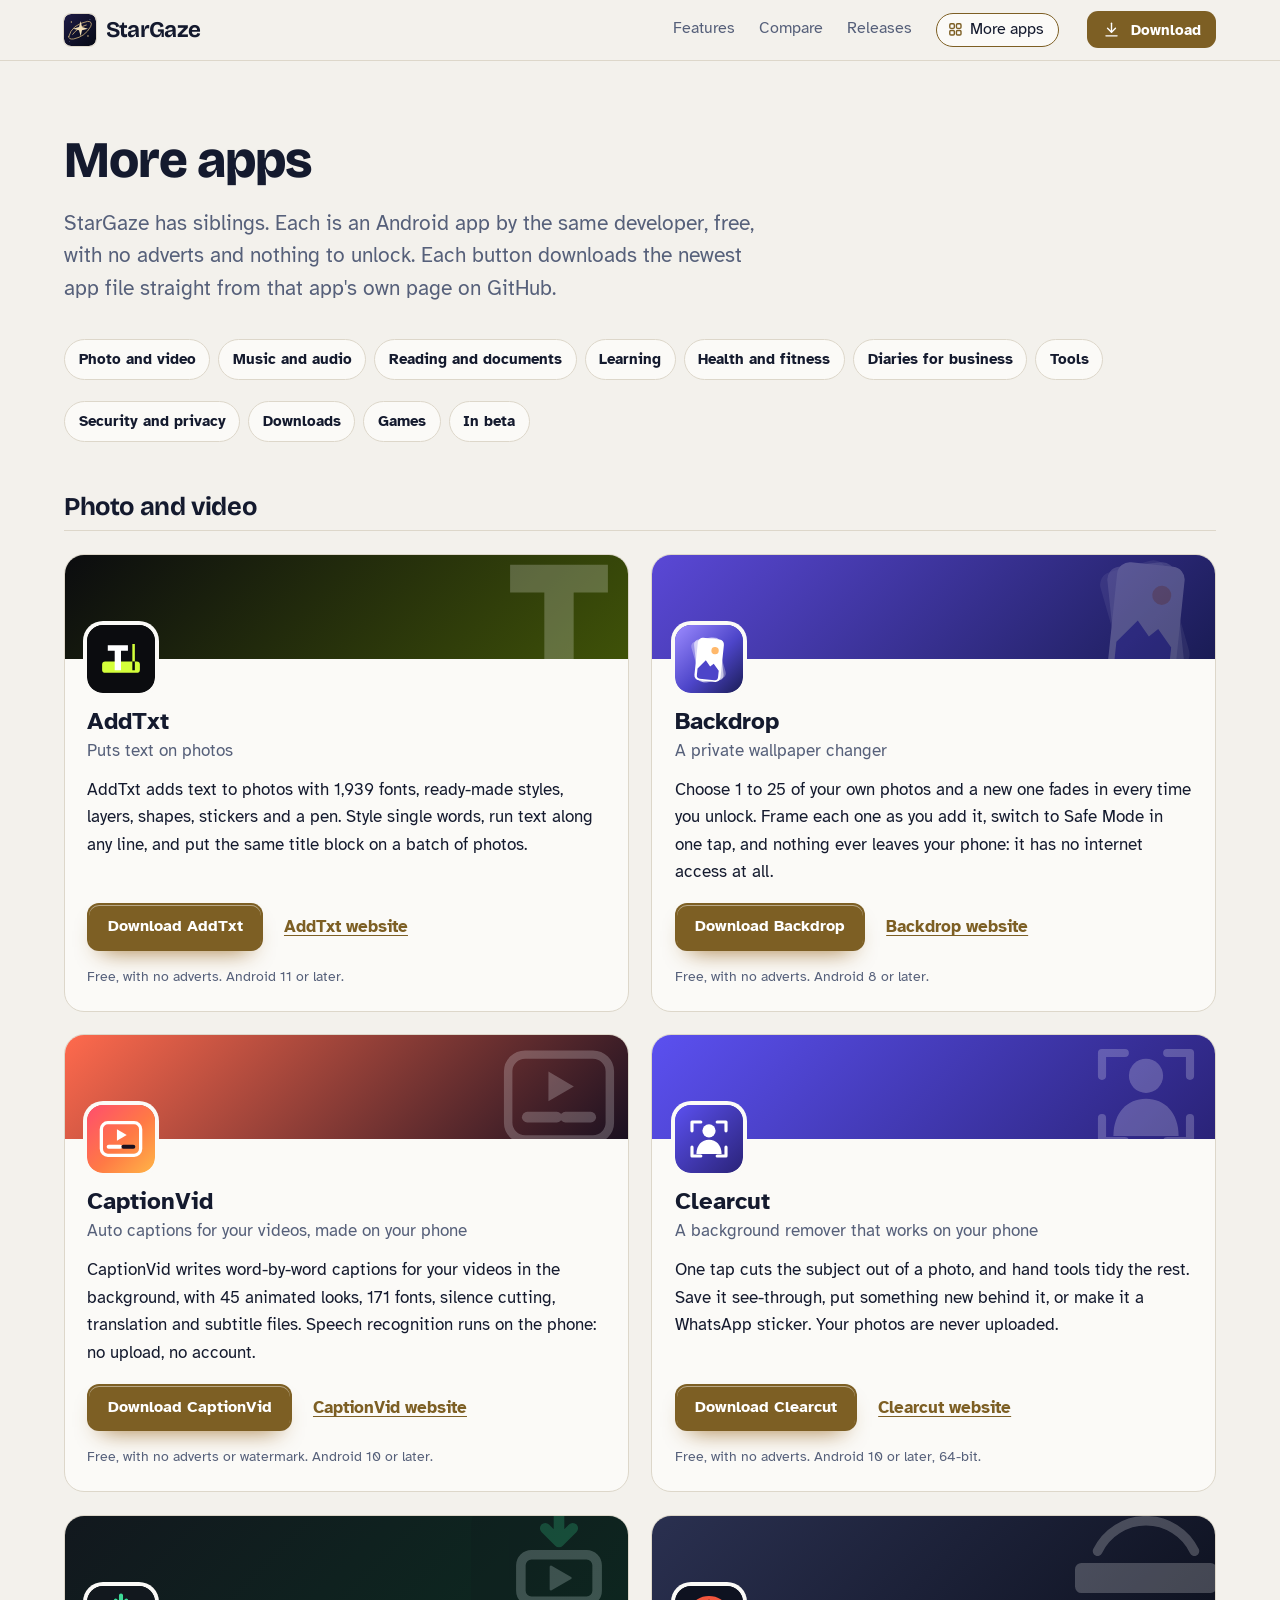
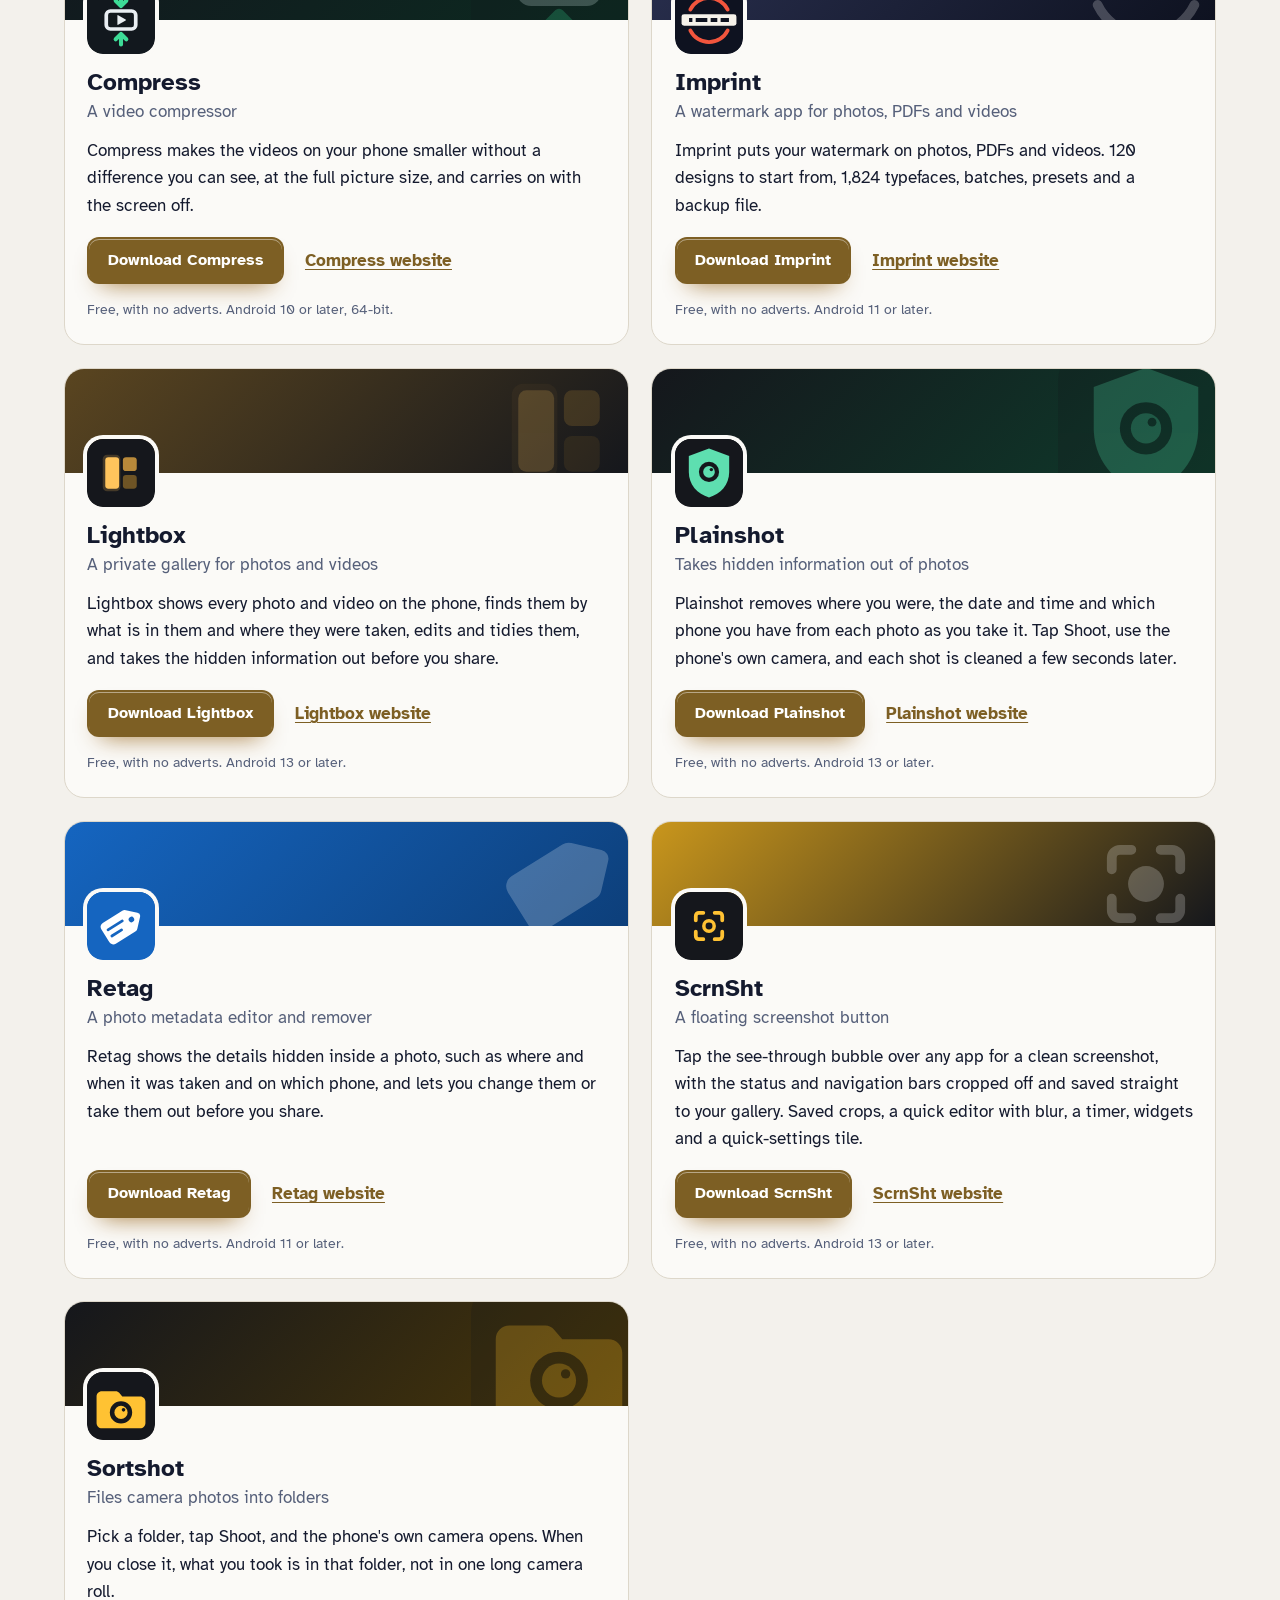
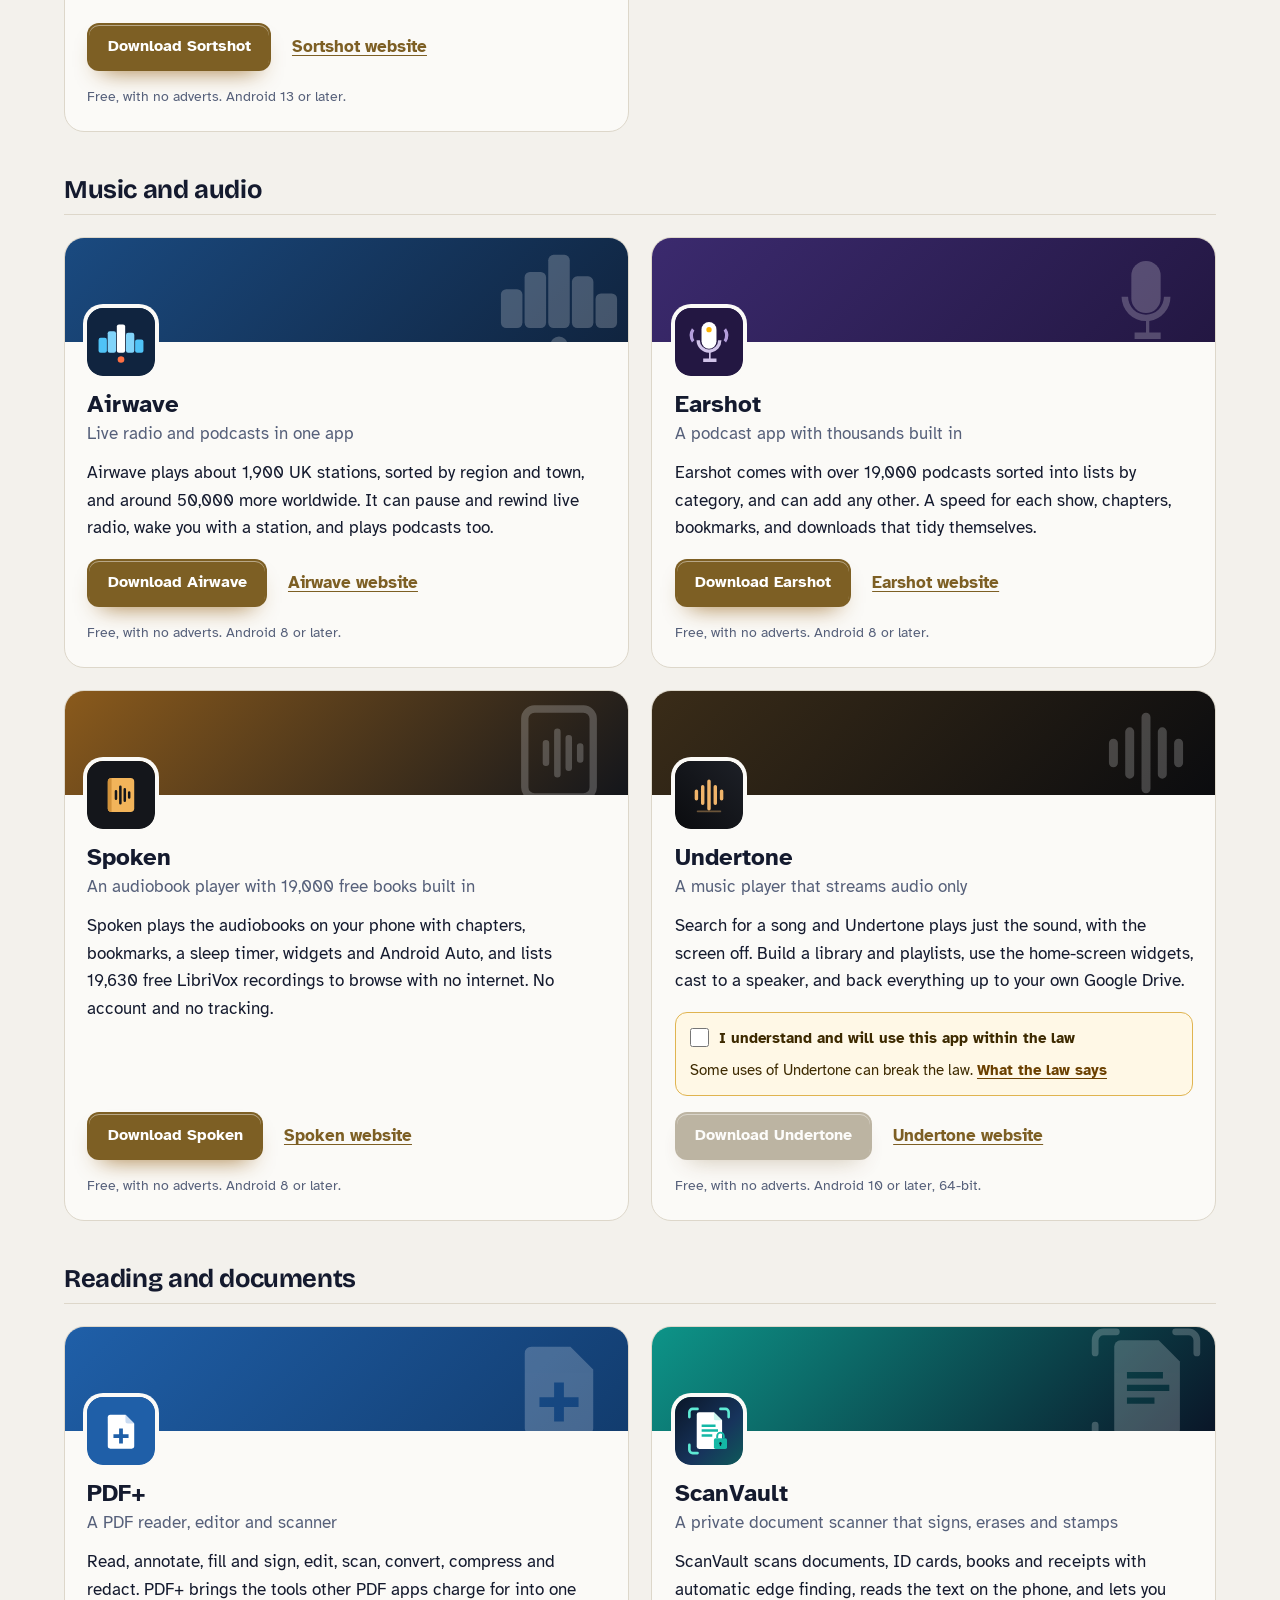
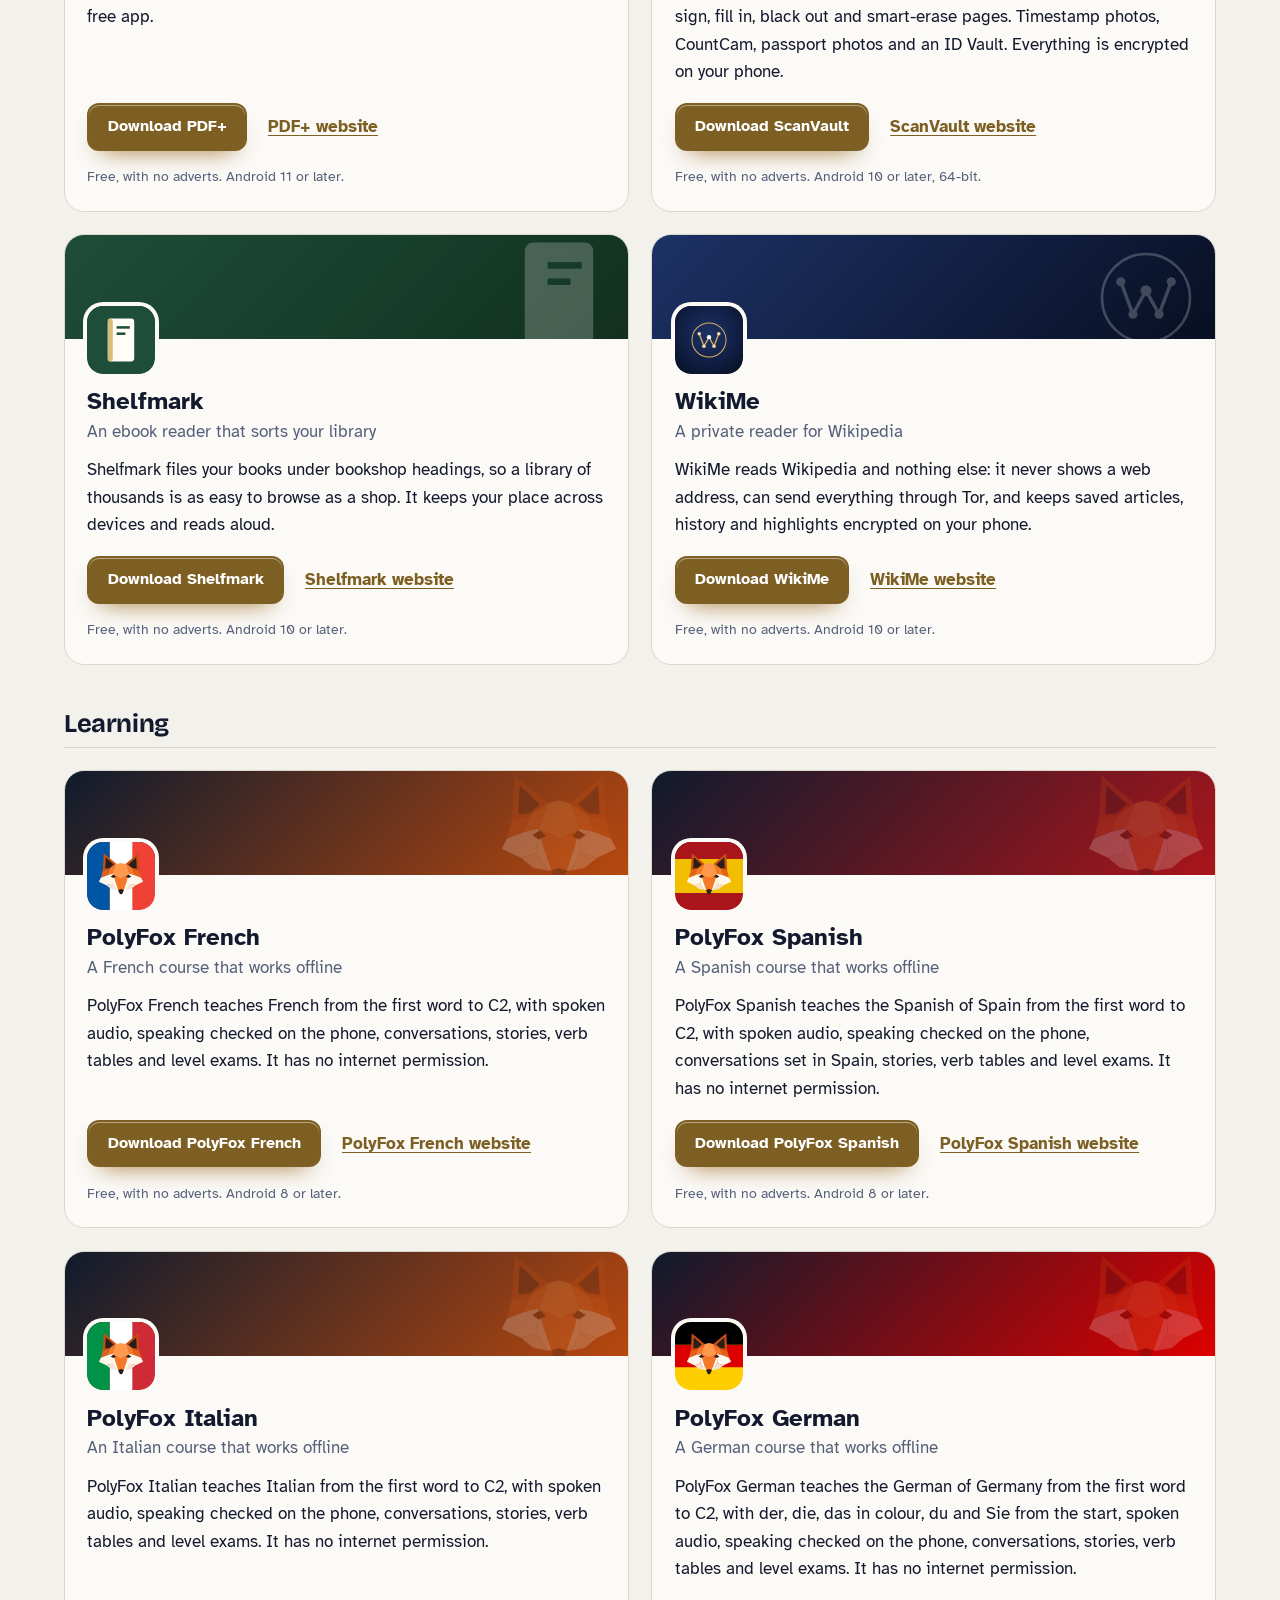
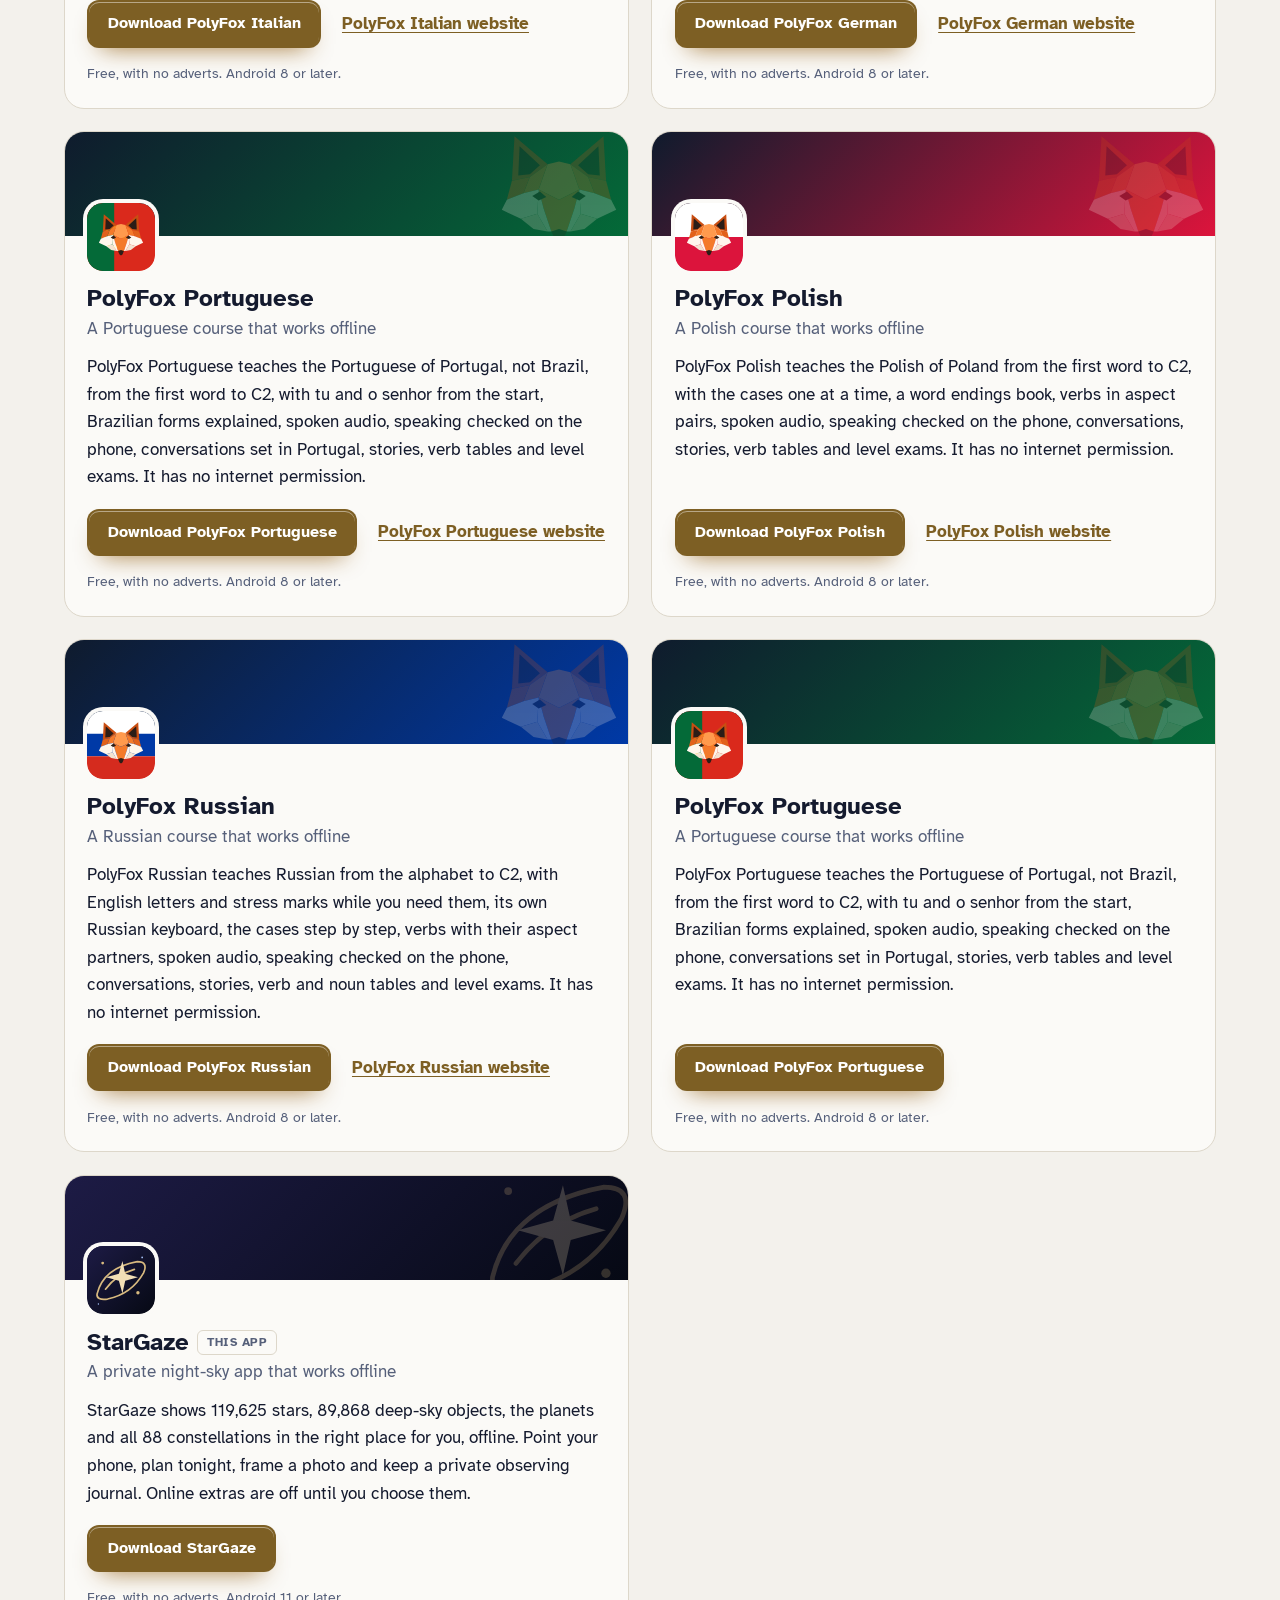
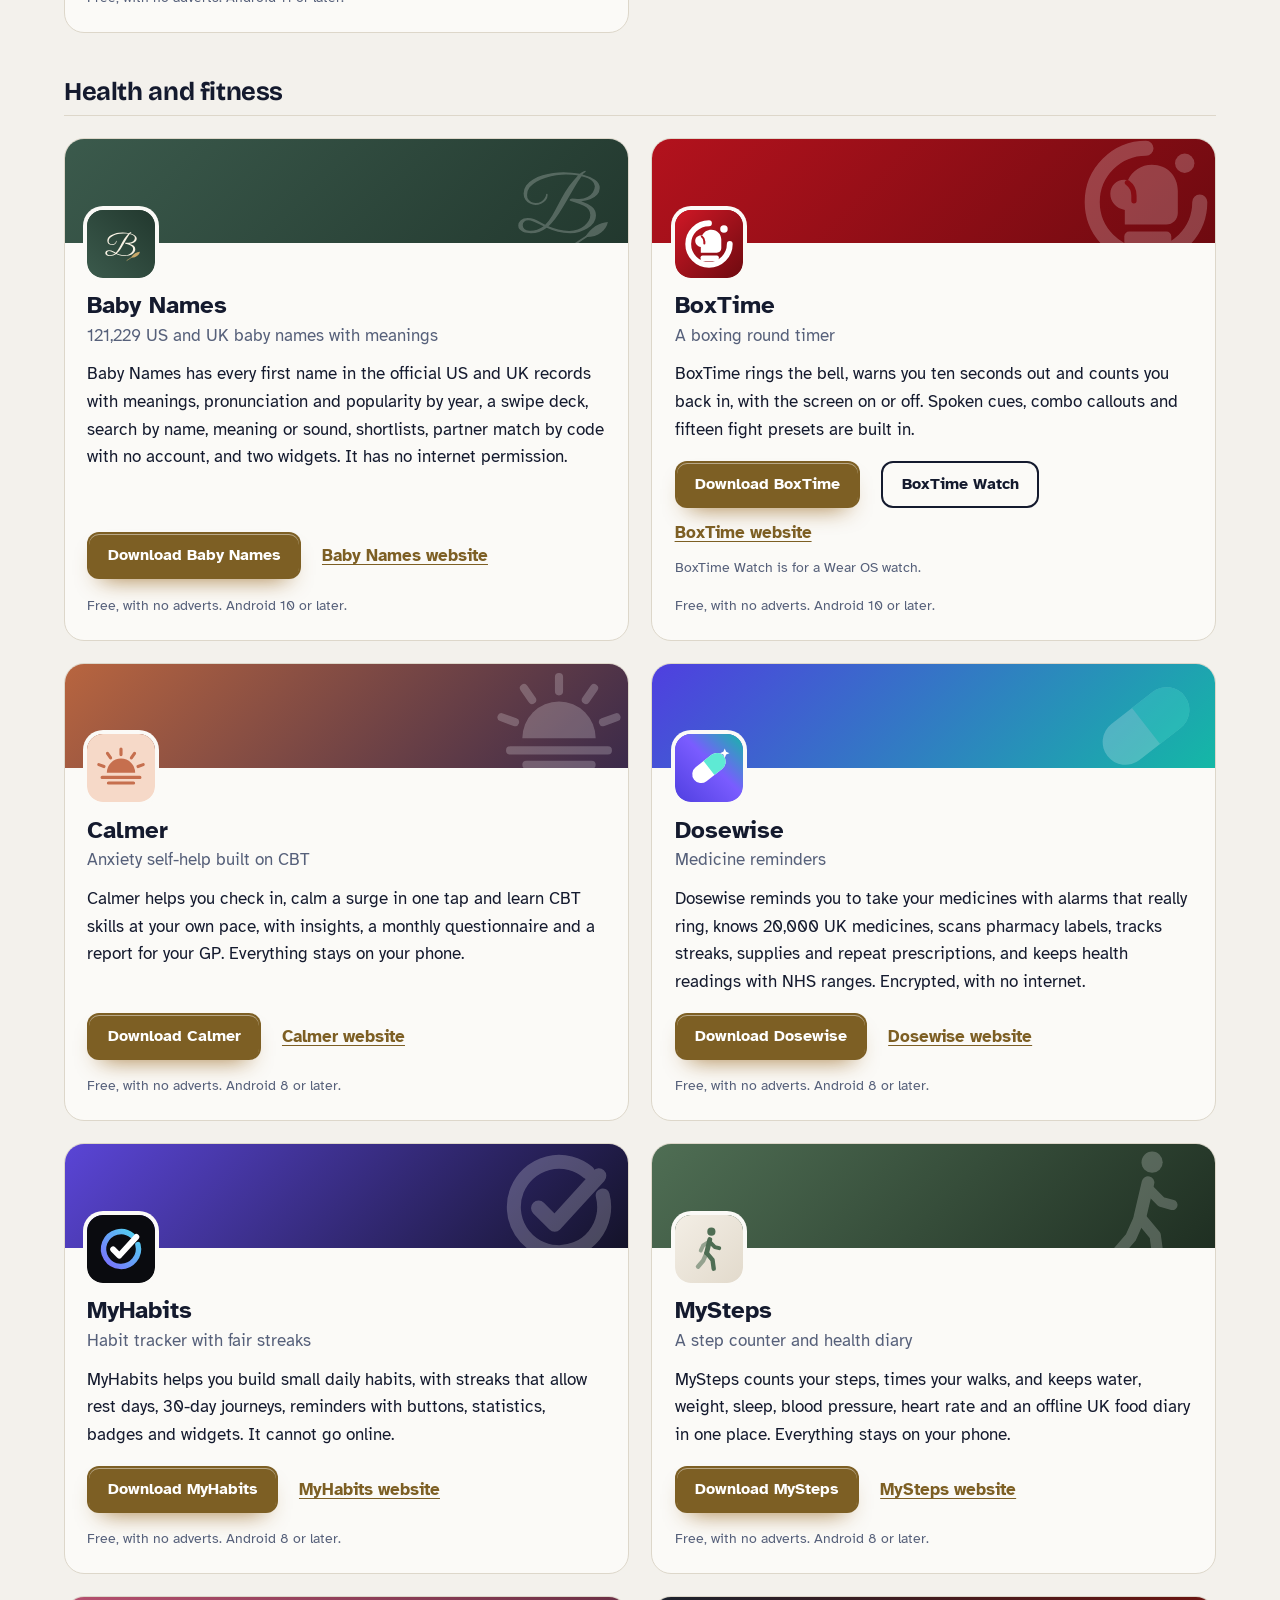
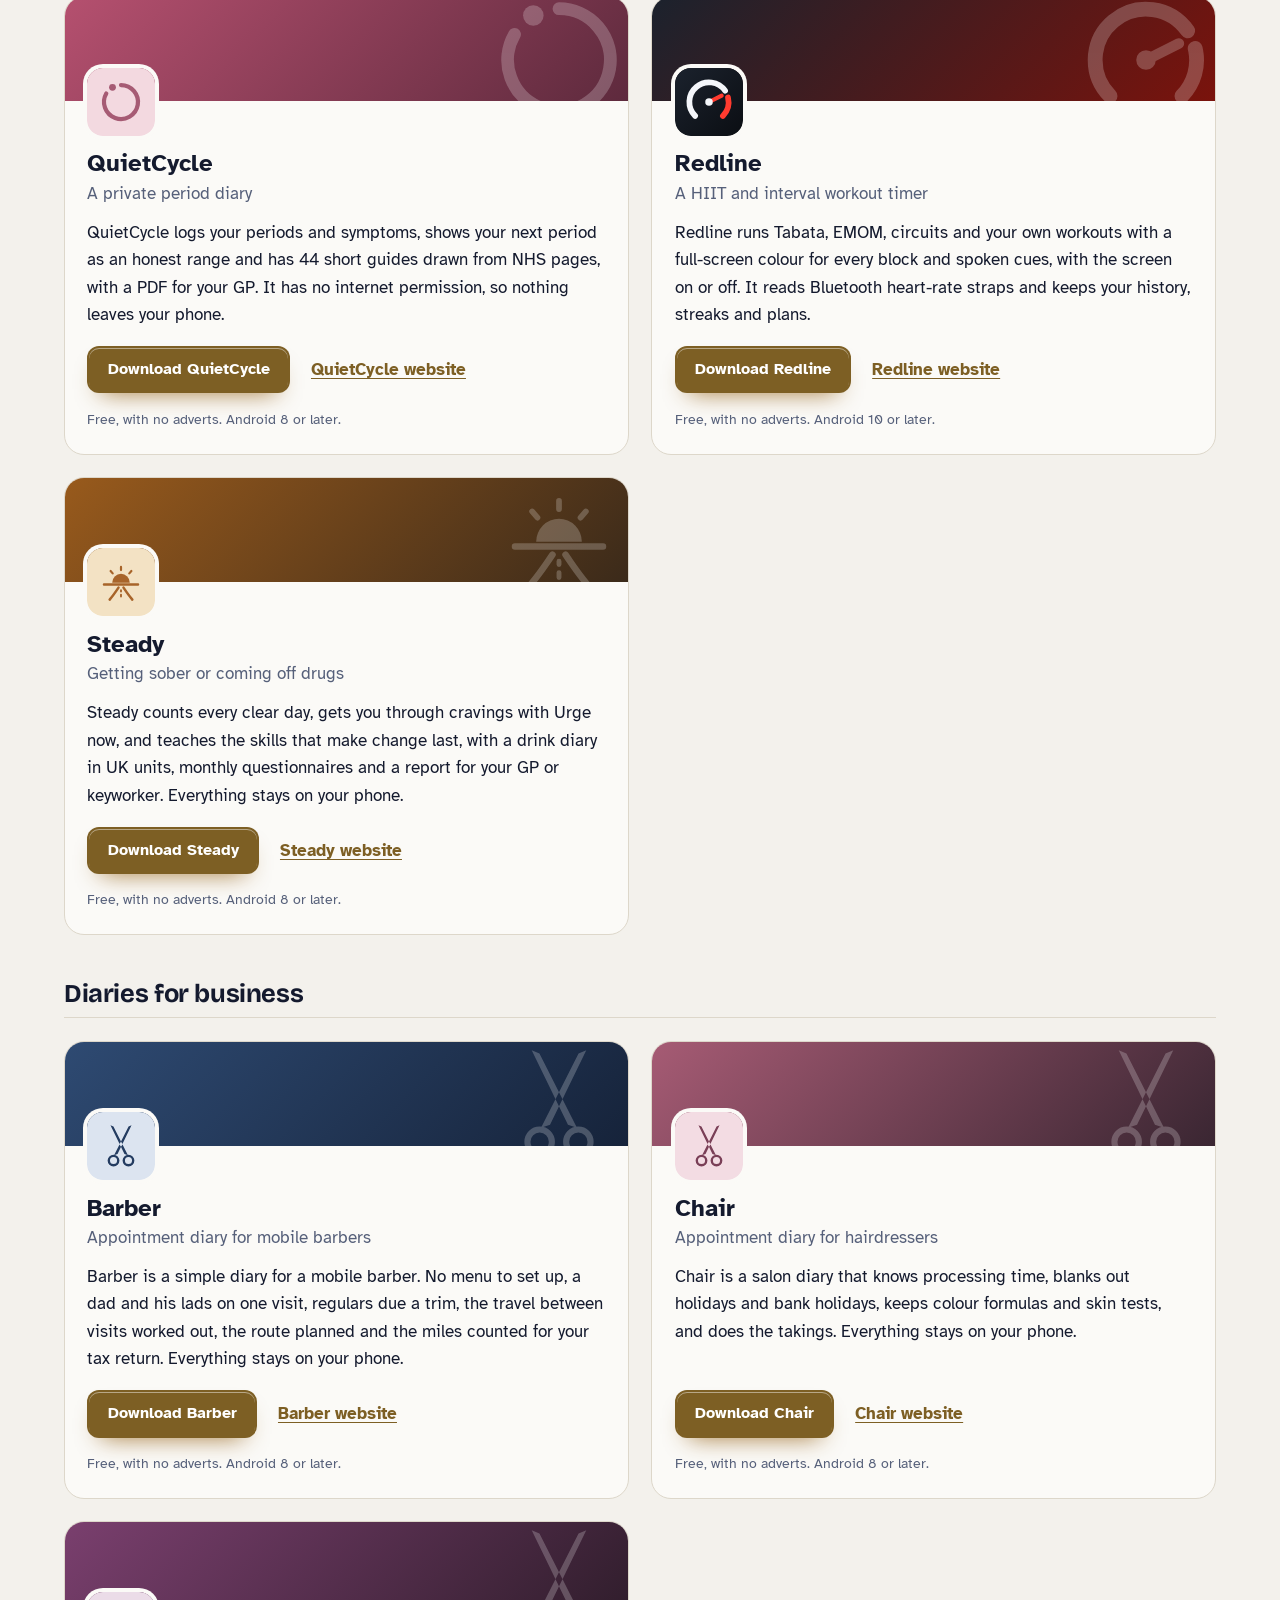
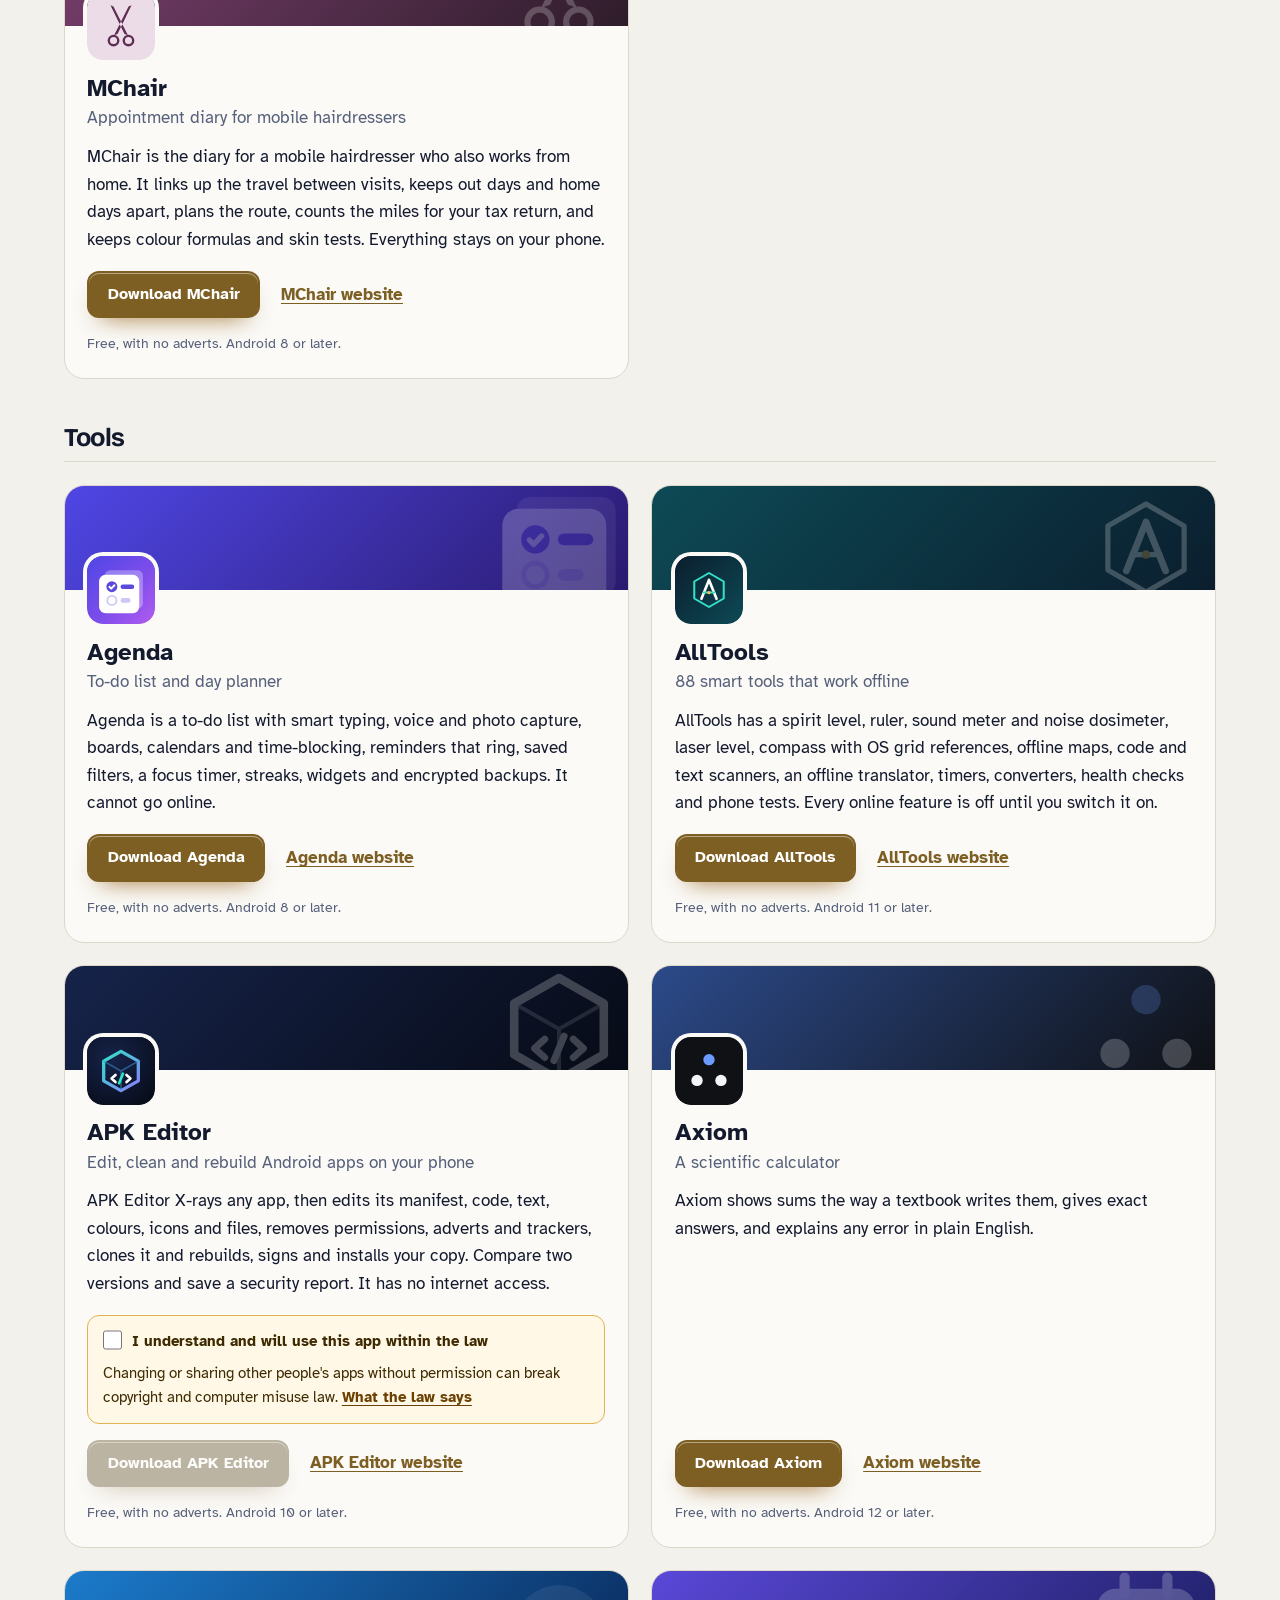
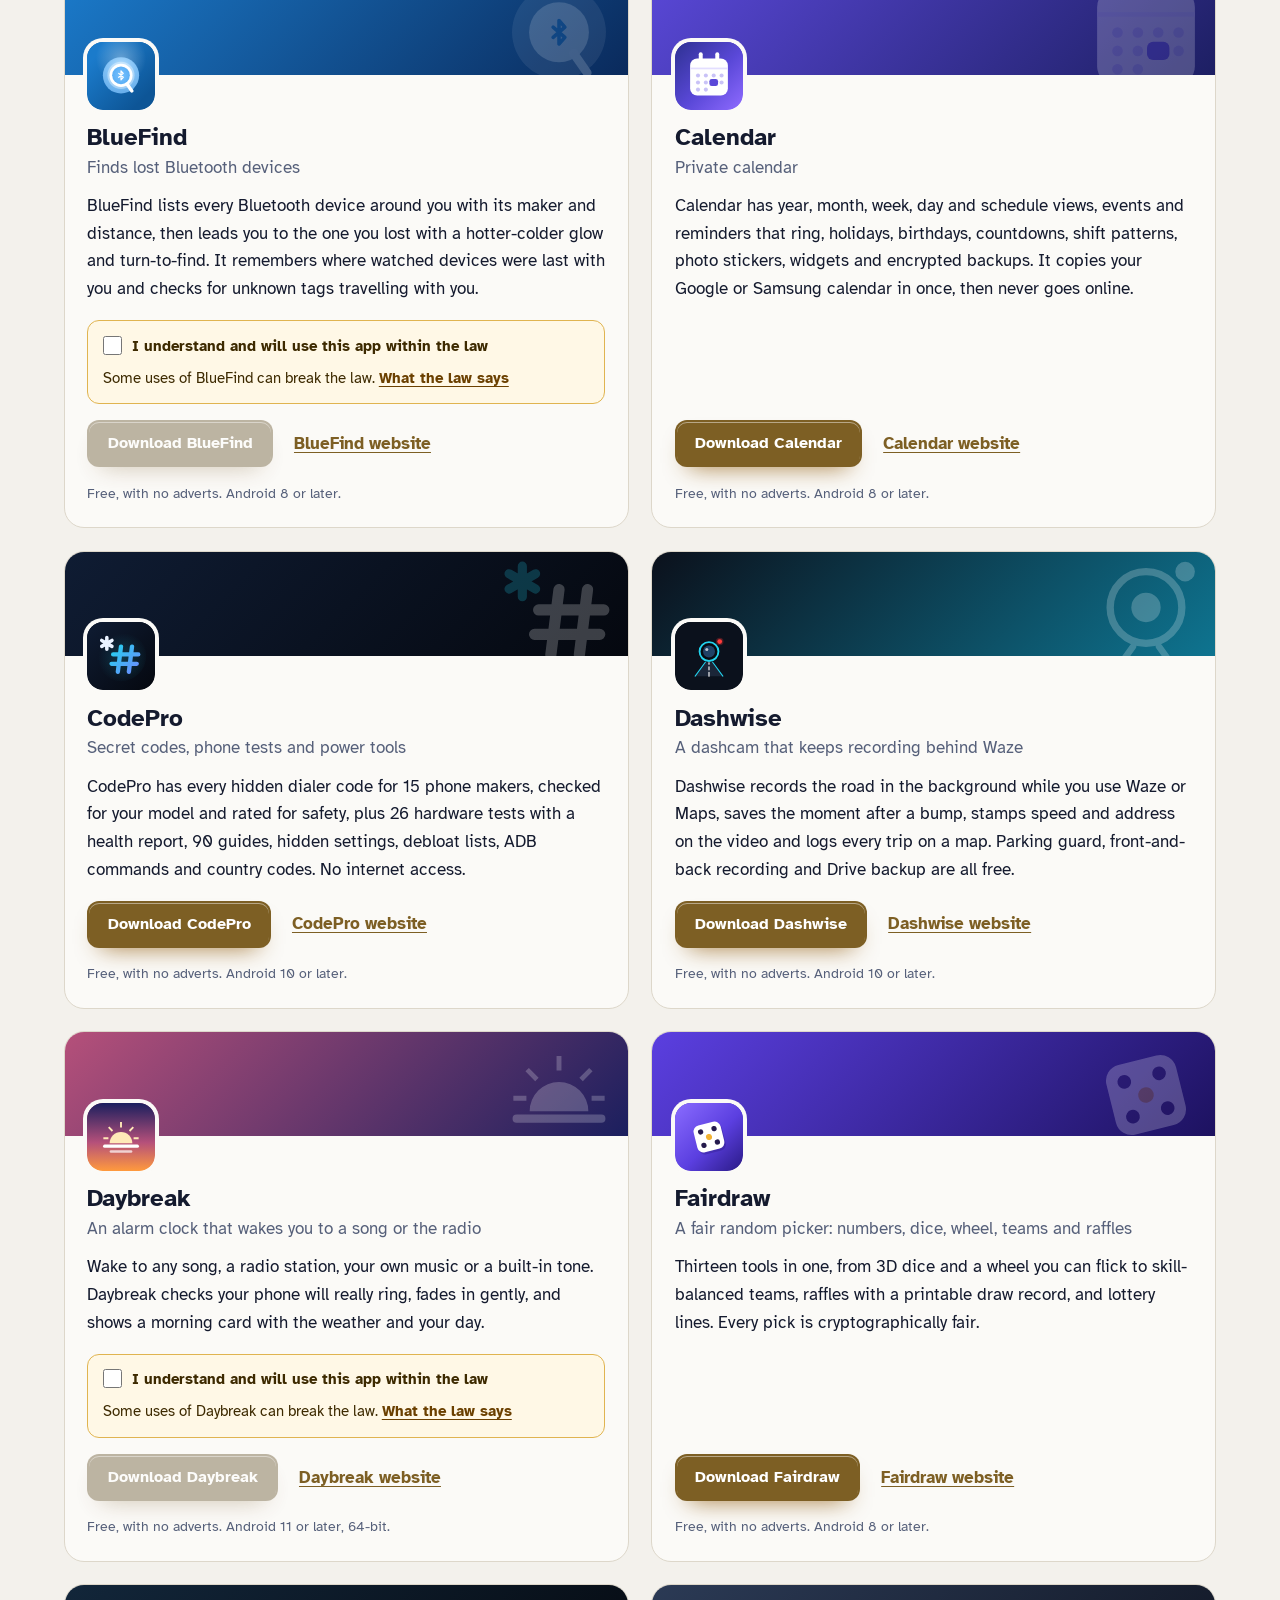
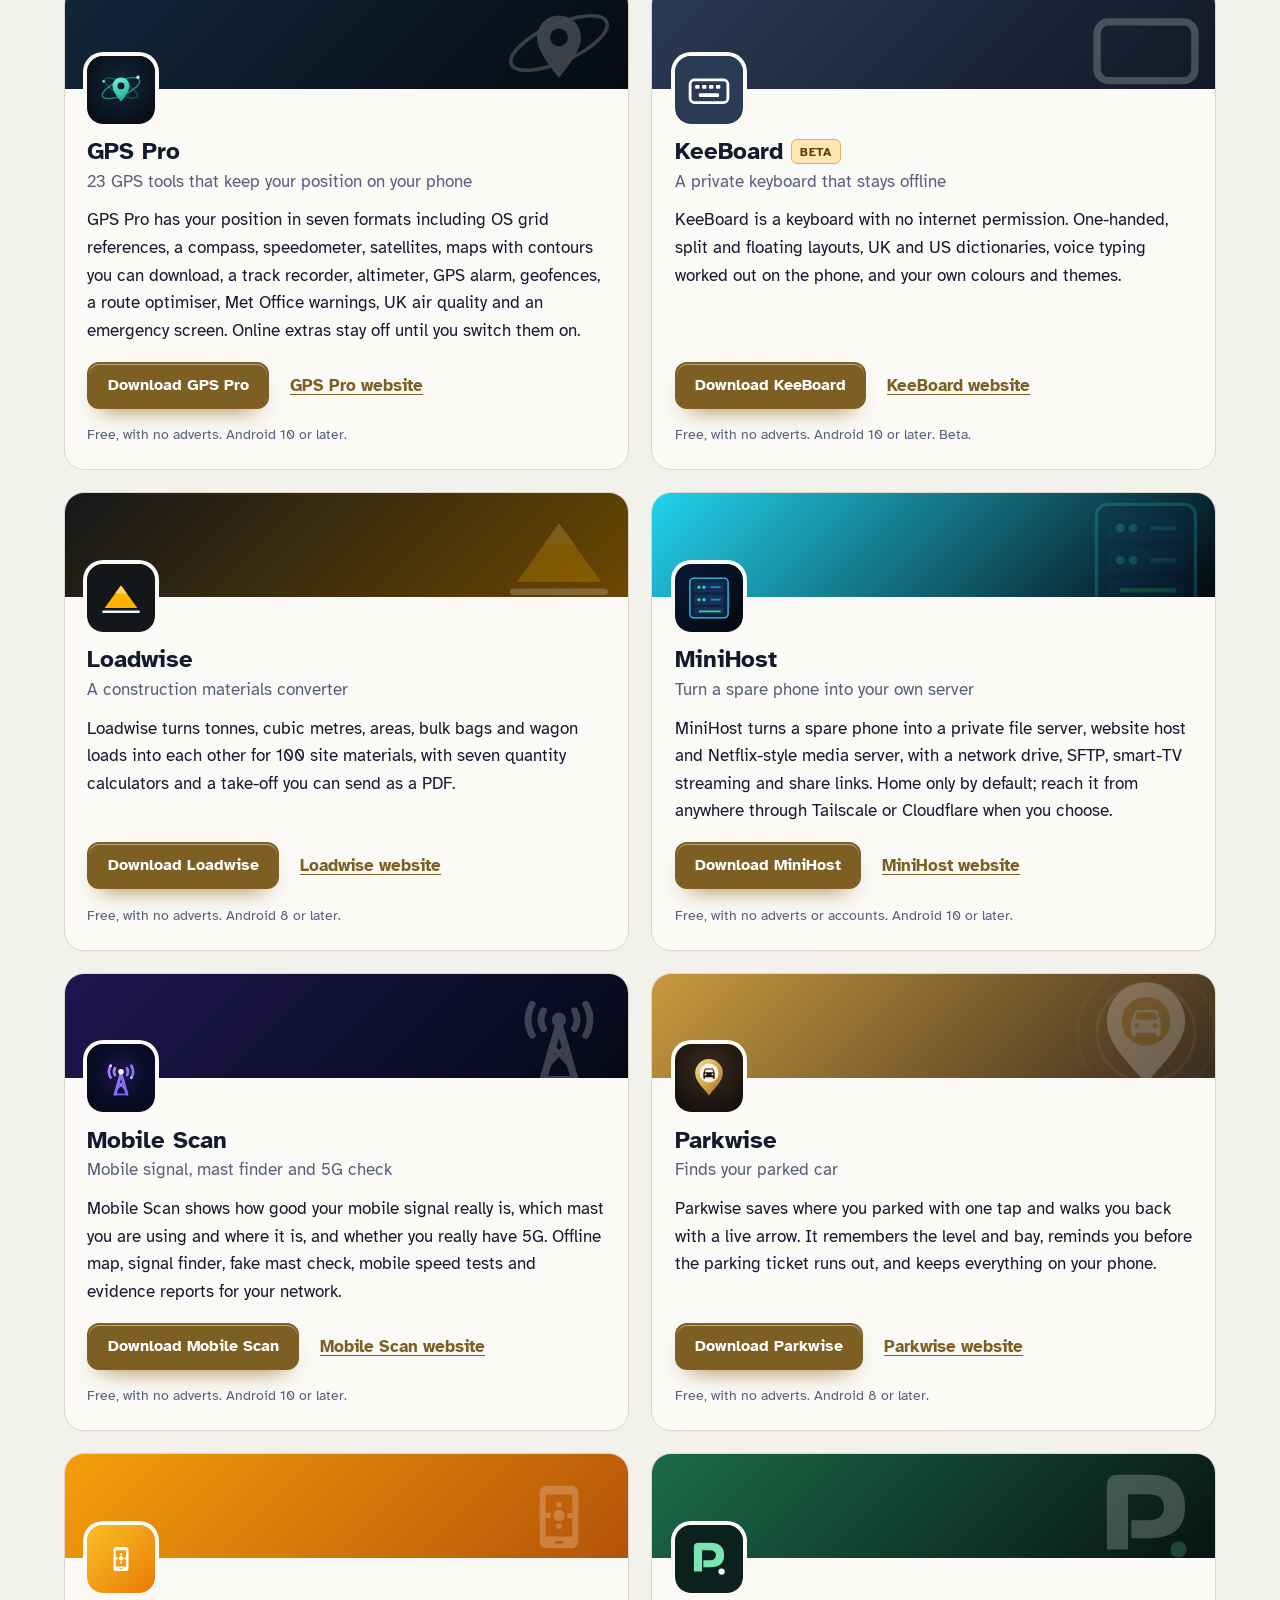
==== commit b10a7663: "More apps: add Baby Names" ====
--- a/more-apps.html
+++ b/more-apps.html
@@ -4,7 +4,7 @@
 <meta charset="utf-8">
 <meta name="viewport" content="width=device-width, initial-scale=1">
 <title>More free Android apps from the maker of StarGaze</title>
-<meta name="description" content="All 96 free Android apps from the maker of StarGaze, in one list by category, each with its download and a link to its website.">
+<meta name="description" content="All 97 free Android apps from the maker of StarGaze, in one list by category, each with its download and a link to its website.">
 <meta name="author" content="Jonathan Jackson">
 <link rel="canonical" href="https://customgpter.github.io/stargaze/more-apps.html">
 <meta name="theme-color" content="#f3f1ec" media="(prefers-color-scheme: light)">
@@ -12,7 +12,7 @@
 <meta property="og:type" content="website">
 <meta property="og:site_name" content="StarGaze">
 <meta property="og:title" content="More free Android apps from the maker of StarGaze">
-<meta property="og:description" content="All 96 free Android apps from the maker of StarGaze, in one list by category, each with its download and a link to its website.">
+<meta property="og:description" content="All 97 free Android apps from the maker of StarGaze, in one list by category, each with its download and a link to its website.">
 <meta property="og:url" content="https://customgpter.github.io/stargaze/more-apps.html">
 <meta property="og:image" content="https://customgpter.github.io/stargaze/assets/og.png">
 <meta property="og:image:width" content="1200">
@@ -26,7 +26,7 @@
 <link rel="preload" href="./assets/fonts/atkinson-hyperlegible-latin-400-normal.woff2" as="font" type="font/woff2" crossorigin>
 <link rel="stylesheet" href="./assets/site.css?v=1">
 <link rel="stylesheet" href="./assets/house.css?v=1">
-<script type="application/ld+json">{"@context":"https://schema.org","@type":"ItemList","name":"Apps from the maker of StarGaze","url":"https://customgpter.github.io/stargaze/more-apps.html","itemListElement":[{"@type":"ListItem","position":1,"name":"AddTxt","url":"https://customgpter.github.io/addtxt/"},{"@type":"ListItem","position":2,"name":"Backdrop","url":"https://customgpter.github.io/backdrop/"},{"@type":"ListItem","position":3,"name":"CaptionVid","url":"https://customgpter.github.io/captionvid/"},{"@type":"ListItem","position":4,"name":"Clearcut","url":"https://customgpter.github.io/clearcut/"},{"@type":"ListItem","position":5,"name":"Compress","url":"https://customgpter.github.io/compress/"},{"@type":"ListItem","position":6,"name":"Imprint","url":"https://customgpter.github.io/imprint/"},{"@type":"ListItem","position":7,"name":"Lightbox","url":"https://customgpter.github.io/lightbox/"},{"@type":"ListItem","position":8,"name":"Plainshot","url":"https://customgpter.github.io/plainshot/"},{"@type":"ListItem","position":9,"name":"Retag","url":"https://customgpter.github.io/retag/"},{"@type":"ListItem","position":10,"name":"ScrnSht","url":"https://customgpter.github.io/scrnsht/"},{"@type":"ListItem","position":11,"name":"Sortshot","url":"https://customgpter.github.io/sortshot/"},{"@type":"ListItem","position":12,"name":"Airwave","url":"https://customgpter.github.io/airwave/"},{"@type":"ListItem","position":13,"name":"Earshot","url":"https://customgpter.github.io/earshot/"},{"@type":"ListItem","position":14,"name":"Spoken","url":"https://customgpter.github.io/spoken/"},{"@type":"ListItem","position":15,"name":"Undertone","url":"https://customgpter.github.io/undertone/"},{"@type":"ListItem","position":16,"name":"PDF+","url":"https://customgpter.github.io/pdfplus/"},{"@type":"ListItem","position":17,"name":"ScanVault","url":"https://customgpter.github.io/scanvault/"},{"@type":"ListItem","position":18,"name":"Shelfmark","url":"https://customgpter.github.io/shelfmark/"},{"@type":"ListItem","position":19,"name":"WikiMe","url":"https://customgpter.github.io/wikime/"},{"@type":"ListItem","position":20,"name":"PolyFox French","url":"https://customgpter.github.io/polyfox/"},{"@type":"ListItem","position":21,"name":"StarGaze","url":"https://customgpter.github.io/stargaze/"},{"@type":"ListItem","position":22,"name":"BoxTime","url":"https://customgpter.github.io/boxtime/"},{"@type":"ListItem","position":23,"name":"Calmer","url":"https://customgpter.github.io/calmer/"},{"@type":"ListItem","position":24,"name":"Dosewise","url":"https://customgpter.github.io/dosewise/"},{"@type":"ListItem","position":25,"name":"MyHabits","url":"https://customgpter.github.io/myhabits/"},{"@type":"ListItem","position":26,"name":"MySteps","url":"https://customgpter.github.io/mysteps/"},{"@type":"ListItem","position":27,"name":"QuietCycle","url":"https://customgpter.github.io/quietcycle/"},{"@type":"ListItem","position":28,"name":"Redline","url":"https://customgpter.github.io/redline/"},{"@type":"ListItem","position":29,"name":"Steady","url":"https://customgpter.github.io/steady/"},{"@type":"ListItem","position":30,"name":"Barber","url":"https://customgpter.github.io/barber/"},{"@type":"ListItem","position":31,"name":"Chair","url":"https://customgpter.github.io/chair/"},{"@type":"ListItem","position":32,"name":"MChair","url":"https://customgpter.github.io/mchair/"},{"@type":"ListItem","position":33,"name":"Agenda","url":"https://customgpter.github.io/agenda/"},{"@type":"ListItem","position":34,"name":"AllTools","url":"https://customgpter.github.io/alltools/"},{"@type":"ListItem","position":35,"name":"APK Editor","url":"https://customgpter.github.io/apkeditor/"},{"@type":"ListItem","position":36,"name":"Axiom","url":"https://customgpter.github.io/axiom/"},{"@type":"ListItem","position":37,"name":"BlueFind","url":"https://customgpter.github.io/bluefind/"},{"@type":"ListItem","position":38,"name":"Calendar","url":"https://customgpter.github.io/calendar/"},{"@type":"ListItem","position":39,"name":"CodePro","url":"https://customgpter.github.io/codepro/"},{"@type":"ListItem","position":40,"name":"Dashwise","url":"https://customgpter.github.io/dashwise/"},{"@type":"ListItem","position":41,"name":"Daybreak","url":"https://customgpter.github.io/daybreak/"},{"@type":"ListItem","position":42,"name":"Fairdraw","url":"https://customgpter.github.io/fairdraw/"},{"@type":"ListItem","position":43,"name":"GPS Pro","url":"https://customgpter.github.io/gpspro/"},{"@type":"ListItem","position":44,"name":"KeeBoard","url":"https://customgpter.github.io/keeboard/"},{"@type":"ListItem","position":45,"name":"Loadwise","url":"https://customgpter.github.io/loadwise/"},{"@type":"ListItem","position":46,"name":"MiniHost","url":"https://customgpter.github.io/minihost/"},{"@type":"ListItem","position":47,"name":"Mobile Scan","url":"https://customgpter.github.io/mobilescan/"},{"@type":"ListItem","position":48,"name":"Parkwise","url":"https://customgpter.github.io/parkwise/"},{"@type":"ListItem","position":49,"name":"Pocketmind","url":"https://customgpter.github.io/pocketmind/"},{"@type":"ListItem","position":50,"name":"Refine","url":"https://customgpter.github.io/refine/"},{"@type":"ListItem","position":51,"name":"Shiftwise","url":"https://customgpter.github.io/shiftwise/"},{"@type":"ListItem","position":52,"name":"SimpleCalc","url":"https://customgpter.github.io/simplecalc/"},{"@type":"ListItem","position":53,"name":"Skyline","url":"https://customgpter.github.io/skyline/"},{"@type":"ListItem","position":54,"name":"Slipway","url":"https://customgpter.github.io/slipway/"},{"@type":"ListItem","position":55,"name":"Tagger","url":"https://customgpter.github.io/tagger/"},{"@type":"ListItem","position":56,"name":"TotalClean","url":"https://customgpter.github.io/totalclean/"},{"@type":"ListItem","position":57,"name":"TVLink","url":"https://customgpter.github.io/tvlink/"},{"@type":"ListItem","position":58,"name":"Unbox","url":"https://customgpter.github.io/unbox/"},{"@type":"ListItem","position":59,"name":"WhatsKeep","url":"https://customgpter.github.io/whatskeep/"},{"@type":"ListItem","position":60,"name":"WiFi Scan","url":"https://customgpter.github.io/wifiscan/"},{"@type":"ListItem","position":61,"name":"Auditly","url":"https://customgpter.github.io/auditly/"},{"@type":"ListItem","position":62,"name":"Backchannel","url":"https://customgpter.github.io/backchannel/"},{"@type":"ListItem","position":63,"name":"ENotes","url":"https://customgpter.github.io/enotes/"},{"@type":"ListItem","position":64,"name":"FindMe","url":"https://customgpter.github.io/findme/"},{"@type":"ListItem","position":65,"name":"iLock","url":"https://customgpter.github.io/ilock/"},{"@type":"ListItem","position":66,"name":"ImSafe","url":"https://customgpter.github.io/imsafe/"},{"@type":"ListItem","position":67,"name":"IShred","url":"https://customgpter.github.io/ishred/"},{"@type":"ListItem","position":68,"name":"LockBox","url":"https://customgpter.github.io/lockbox/"},{"@type":"ListItem","position":69,"name":"PassVault","url":"https://customgpter.github.io/passvault/"},{"@type":"ListItem","position":70,"name":"SpyFind","url":"https://customgpter.github.io/spyfind/"},{"@type":"ListItem","position":71,"name":"TextWipe","url":"https://customgpter.github.io/textwipe/"},{"@type":"ListItem","position":72,"name":"Tracewire","url":"https://customgpter.github.io/tracewire/"},{"@type":"ListItem","position":73,"name":"Vigil","url":"https://customgpter.github.io/vigil/"},{"@type":"ListItem","position":74,"name":"Grab","url":"https://customgpter.github.io/grab/"},{"@type":"ListItem","position":75,"name":"Swarm","url":"https://customgpter.github.io/swarm/"},{"@type":"ListItem","position":76,"name":"Plane Games","url":"https://customgpter.github.io/plane-games/"},{"@type":"ListItem","position":77,"name":"Ninefold","url":"https://customgpter.github.io/ninefold/"},{"@type":"ListItem","position":78,"name":"Cubewise","url":"https://customgpter.github.io/cubewise/"},{"@type":"ListItem","position":79,"name":"Tilewise","url":"https://customgpter.github.io/tilewise/"},{"@type":"ListItem","position":80,"name":"Letterwise","url":"https://customgpter.github.io/letterwise/"},{"@type":"ListItem","position":81,"name":"Kingside","url":"https://customgpter.github.io/kingside/"},{"@type":"ListItem","position":82,"name":"Deckhand","url":"https://customgpter.github.io/deckhand/"},{"@type":"ListItem","position":83,"name":"SNESForge","url":"https://customgpter.github.io/snesforge/"},{"@type":"ListItem","position":84,"name":"Fame Boy","url":"https://customgpter.github.io/fameboy/"},{"@type":"ListItem","position":85,"name":"PSPPro","url":"https://customgpter.github.io/psppro/"},{"@type":"ListItem","position":86,"name":"MegaGen","url":"https://customgpter.github.io/megagen/"},{"@type":"ListItem","position":87,"name":"QVR","url":"https://customgpter.github.io/qvr/"},{"@type":"ListItem","position":88,"name":"QVR Watch","url":"https://customgpter.github.io/qvr-watch/"},{"@type":"ListItem","position":89,"name":"QVRLite","url":"https://customgpter.github.io/qvrlite/"},{"@type":"ListItem","position":90,"name":"Onionz","url":"https://customgpter.github.io/onionz/"},{"@type":"ListItem","position":91,"name":"OnionzWeb","url":"https://customgpter.github.io/onionzweb/"},{"@type":"ListItem","position":92,"name":"PolyFox German","url":"https://customgpter.github.io/polyfox-german/"},{"@type":"ListItem","position":93,"name":"PolyFox Portuguese","url":"https://customgpter.github.io/polyfox-portuguese/"},{"@type":"ListItem","position":94,"name":"PolyFox Polish","url":"https://customgpter.github.io/polyfox-polish/"},{"@type":"ListItem","position":95,"name":"PolyFox Russian","url":"https://customgpter.github.io/polyfox-russian/"}]}</script>
+<script type="application/ld+json">{"@context":"https://schema.org","@type":"ItemList","name":"Apps from the maker of StarGaze","url":"https://customgpter.github.io/stargaze/more-apps.html","itemListElement":[{"@type":"ListItem","position":1,"name":"AddTxt","url":"https://customgpter.github.io/addtxt/"},{"@type":"ListItem","position":2,"name":"Backdrop","url":"https://customgpter.github.io/backdrop/"},{"@type":"ListItem","position":3,"name":"CaptionVid","url":"https://customgpter.github.io/captionvid/"},{"@type":"ListItem","position":4,"name":"Clearcut","url":"https://customgpter.github.io/clearcut/"},{"@type":"ListItem","position":5,"name":"Compress","url":"https://customgpter.github.io/compress/"},{"@type":"ListItem","position":6,"name":"Imprint","url":"https://customgpter.github.io/imprint/"},{"@type":"ListItem","position":7,"name":"Lightbox","url":"https://customgpter.github.io/lightbox/"},{"@type":"ListItem","position":8,"name":"Plainshot","url":"https://customgpter.github.io/plainshot/"},{"@type":"ListItem","position":9,"name":"Retag","url":"https://customgpter.github.io/retag/"},{"@type":"ListItem","position":10,"name":"ScrnSht","url":"https://customgpter.github.io/scrnsht/"},{"@type":"ListItem","position":11,"name":"Sortshot","url":"https://customgpter.github.io/sortshot/"},{"@type":"ListItem","position":12,"name":"Airwave","url":"https://customgpter.github.io/airwave/"},{"@type":"ListItem","position":13,"name":"Earshot","url":"https://customgpter.github.io/earshot/"},{"@type":"ListItem","position":14,"name":"Spoken","url":"https://customgpter.github.io/spoken/"},{"@type":"ListItem","position":15,"name":"Undertone","url":"https://customgpter.github.io/undertone/"},{"@type":"ListItem","position":16,"name":"PDF+","url":"https://customgpter.github.io/pdfplus/"},{"@type":"ListItem","position":17,"name":"ScanVault","url":"https://customgpter.github.io/scanvault/"},{"@type":"ListItem","position":18,"name":"Shelfmark","url":"https://customgpter.github.io/shelfmark/"},{"@type":"ListItem","position":19,"name":"WikiMe","url":"https://customgpter.github.io/wikime/"},{"@type":"ListItem","position":20,"name":"PolyFox French","url":"https://customgpter.github.io/polyfox/"},{"@type":"ListItem","position":21,"name":"StarGaze","url":"https://customgpter.github.io/stargaze/"},{"@type":"ListItem","position":22,"name":"Baby Names","url":"https://customgpter.github.io/babynames/"},{"@type":"ListItem","position":23,"name":"BoxTime","url":"https://customgpter.github.io/boxtime/"},{"@type":"ListItem","position":24,"name":"Calmer","url":"https://customgpter.github.io/calmer/"},{"@type":"ListItem","position":25,"name":"Dosewise","url":"https://customgpter.github.io/dosewise/"},{"@type":"ListItem","position":26,"name":"MyHabits","url":"https://customgpter.github.io/myhabits/"},{"@type":"ListItem","position":27,"name":"MySteps","url":"https://customgpter.github.io/mysteps/"},{"@type":"ListItem","position":28,"name":"QuietCycle","url":"https://customgpter.github.io/quietcycle/"},{"@type":"ListItem","position":29,"name":"Redline","url":"https://customgpter.github.io/redline/"},{"@type":"ListItem","position":30,"name":"Steady","url":"https://customgpter.github.io/steady/"},{"@type":"ListItem","position":31,"name":"Barber","url":"https://customgpter.github.io/barber/"},{"@type":"ListItem","position":32,"name":"Chair","url":"https://customgpter.github.io/chair/"},{"@type":"ListItem","position":33,"name":"MChair","url":"https://customgpter.github.io/mchair/"},{"@type":"ListItem","position":34,"name":"Agenda","url":"https://customgpter.github.io/agenda/"},{"@type":"ListItem","position":35,"name":"AllTools","url":"https://customgpter.github.io/alltools/"},{"@type":"ListItem","position":36,"name":"APK Editor","url":"https://customgpter.github.io/apkeditor/"},{"@type":"ListItem","position":37,"name":"Axiom","url":"https://customgpter.github.io/axiom/"},{"@type":"ListItem","position":38,"name":"BlueFind","url":"https://customgpter.github.io/bluefind/"},{"@type":"ListItem","position":39,"name":"Calendar","url":"https://customgpter.github.io/calendar/"},{"@type":"ListItem","position":40,"name":"CodePro","url":"https://customgpter.github.io/codepro/"},{"@type":"ListItem","position":41,"name":"Dashwise","url":"https://customgpter.github.io/dashwise/"},{"@type":"ListItem","position":42,"name":"Daybreak","url":"https://customgpter.github.io/daybreak/"},{"@type":"ListItem","position":43,"name":"Fairdraw","url":"https://customgpter.github.io/fairdraw/"},{"@type":"ListItem","position":44,"name":"GPS Pro","url":"https://customgpter.github.io/gpspro/"},{"@type":"ListItem","position":45,"name":"KeeBoard","url":"https://customgpter.github.io/keeboard/"},{"@type":"ListItem","position":46,"name":"Loadwise","url":"https://customgpter.github.io/loadwise/"},{"@type":"ListItem","position":47,"name":"MiniHost","url":"https://customgpter.github.io/minihost/"},{"@type":"ListItem","position":48,"name":"Mobile Scan","url":"https://customgpter.github.io/mobilescan/"},{"@type":"ListItem","position":49,"name":"Parkwise","url":"https://customgpter.github.io/parkwise/"},{"@type":"ListItem","position":50,"name":"Pocketmind","url":"https://customgpter.github.io/pocketmind/"},{"@type":"ListItem","position":51,"name":"Refine","url":"https://customgpter.github.io/refine/"},{"@type":"ListItem","position":52,"name":"Shiftwise","url":"https://customgpter.github.io/shiftwise/"},{"@type":"ListItem","position":53,"name":"SimpleCalc","url":"https://customgpter.github.io/simplecalc/"},{"@type":"ListItem","position":54,"name":"Skyline","url":"https://customgpter.github.io/skyline/"},{"@type":"ListItem","position":55,"name":"Slipway","url":"https://customgpter.github.io/slipway/"},{"@type":"ListItem","position":56,"name":"Tagger","url":"https://customgpter.github.io/tagger/"},{"@type":"ListItem","position":57,"name":"TotalClean","url":"https://customgpter.github.io/totalclean/"},{"@type":"ListItem","position":58,"name":"TVLink","url":"https://customgpter.github.io/tvlink/"},{"@type":"ListItem","position":59,"name":"Unbox","url":"https://customgpter.github.io/unbox/"},{"@type":"ListItem","position":60,"name":"WhatsKeep","url":"https://customgpter.github.io/whatskeep/"},{"@type":"ListItem","position":61,"name":"WiFi Scan","url":"https://customgpter.github.io/wifiscan/"},{"@type":"ListItem","position":62,"name":"Auditly","url":"https://customgpter.github.io/auditly/"},{"@type":"ListItem","position":63,"name":"Backchannel","url":"https://customgpter.github.io/backchannel/"},{"@type":"ListItem","position":64,"name":"ENotes","url":"https://customgpter.github.io/enotes/"},{"@type":"ListItem","position":65,"name":"FindMe","url":"https://customgpter.github.io/findme/"},{"@type":"ListItem","position":66,"name":"iLock","url":"https://customgpter.github.io/ilock/"},{"@type":"ListItem","position":67,"name":"ImSafe","url":"https://customgpter.github.io/imsafe/"},{"@type":"ListItem","position":68,"name":"IShred","url":"https://customgpter.github.io/ishred/"},{"@type":"ListItem","position":69,"name":"LockBox","url":"https://customgpter.github.io/lockbox/"},{"@type":"ListItem","position":70,"name":"PassVault","url":"https://customgpter.github.io/passvault/"},{"@type":"ListItem","position":71,"name":"SpyFind","url":"https://customgpter.github.io/spyfind/"},{"@type":"ListItem","position":72,"name":"TextWipe","url":"https://customgpter.github.io/textwipe/"},{"@type":"ListItem","position":73,"name":"Tracewire","url":"https://customgpter.github.io/tracewire/"},{"@type":"ListItem","position":74,"name":"Vigil","url":"https://customgpter.github.io/vigil/"},{"@type":"ListItem","position":75,"name":"Grab","url":"https://customgpter.github.io/grab/"},{"@type":"ListItem","position":76,"name":"Swarm","url":"https://customgpter.github.io/swarm/"},{"@type":"ListItem","position":77,"name":"Plane Games","url":"https://customgpter.github.io/plane-games/"},{"@type":"ListItem","position":78,"name":"Ninefold","url":"https://customgpter.github.io/ninefold/"},{"@type":"ListItem","position":79,"name":"Cubewise","url":"https://customgpter.github.io/cubewise/"},{"@type":"ListItem","position":80,"name":"Tilewise","url":"https://customgpter.github.io/tilewise/"},{"@type":"ListItem","position":81,"name":"Letterwise","url":"https://customgpter.github.io/letterwise/"},{"@type":"ListItem","position":82,"name":"Kingside","url":"https://customgpter.github.io/kingside/"},{"@type":"ListItem","position":83,"name":"Deckhand","url":"https://customgpter.github.io/deckhand/"},{"@type":"ListItem","position":84,"name":"SNESForge","url":"https://customgpter.github.io/snesforge/"},{"@type":"ListItem","position":85,"name":"Fame Boy","url":"https://customgpter.github.io/fameboy/"},{"@type":"ListItem","position":86,"name":"PSPPro","url":"https://customgpter.github.io/psppro/"},{"@type":"ListItem","position":87,"name":"MegaGen","url":"https://customgpter.github.io/megagen/"},{"@type":"ListItem","position":88,"name":"QVR","url":"https://customgpter.github.io/qvr/"},{"@type":"ListItem","position":89,"name":"QVR Watch","url":"https://customgpter.github.io/qvr-watch/"},{"@type":"ListItem","position":90,"name":"QVRLite","url":"https://customgpter.github.io/qvrlite/"},{"@type":"ListItem","position":91,"name":"Onionz","url":"https://customgpter.github.io/onionz/"},{"@type":"ListItem","position":92,"name":"OnionzWeb","url":"https://customgpter.github.io/onionzweb/"},{"@type":"ListItem","position":93,"name":"PolyFox German","url":"https://customgpter.github.io/polyfox-german/"},{"@type":"ListItem","position":94,"name":"PolyFox Portuguese","url":"https://customgpter.github.io/polyfox-portuguese/"},{"@type":"ListItem","position":95,"name":"PolyFox Polish","url":"https://customgpter.github.io/polyfox-polish/"},{"@type":"ListItem","position":96,"name":"PolyFox Russian","url":"https://customgpter.github.io/polyfox-russian/"}]}</script>
 <link rel="stylesheet" href="./assets/apps-list.css?v=1">
 <script src="./assets/apps-list.js?v=1" defer></script>
 </head>
@@ -72,7 +72,7 @@
 <li class="mapp" style="--b:#0f1b2d;--b2:#b8480f"><div class="mapp-cover" aria-hidden="true"><svg viewBox="0 0 108 108"><polygon fill="#C94E12" points="26.7,17.9 47.0,35.1 36.1,42.9 25.1,45.2"/><polygon fill="#C94E12" points="82.9,45.2 71.9,42.9 61.0,35.1 81.3,17.9"/><polygon fill="#2B1D17" points="29.8,24.1 42.3,35.8 36.1,41.3 29.0,42.1"/><polygon fill="#2B1D17" points="79.0,42.1 71.9,41.3 65.7,35.8 78.2,24.1"/><polygon fill="#FF9A4D" points="54.0,33.5 47.0,35.1 41.5,50.7 54.0,56.9"/><polygon fill="#FF9A4D" points="54.0,56.9 66.5,50.7 61.0,35.1 54.0,33.5"/><polygon fill="#F47A2A" points="47.0,35.1 36.1,42.9 32.2,53.0 41.5,50.7"/><polygon fill="#F47A2A" points="66.5,50.7 75.8,53.0 71.9,42.9 61.0,35.1"/><polygon fill="#E2611A" points="36.1,42.9 25.1,45.2 22.0,56.9 32.2,53.0"/><polygon fill="#E2611A" points="75.8,53.0 86.0,56.9 82.9,45.2 71.9,42.9"/><polygon fill="#FFF6EC" points="32.2,53.0 22.0,56.9 18.9,63.1 30.6,68.6 40.7,65.5 41.5,50.7"/><polygon fill="#FFF6EC" points="66.5,50.7 67.3,65.5 77.4,68.6 89.1,63.1 86.0,56.9 75.8,53.0"/><polygon fill="#F3E3D2" points="30.6,68.6 40.7,65.5 47.0,76.4 38.4,74.8"/><polygon fill="#F3E3D2" points="69.6,74.8 61.0,76.4 67.3,65.5 77.4,68.6"/><polygon fill="#F47A2A" points="41.5,50.7 54.0,56.9 54.0,78.0 49.3,76.4 44.6,62.4"/><polygon fill="#F47A2A" points="63.4,62.4 58.7,76.4 54.0,78.0 54.0,56.9 66.5,50.7"/><polygon fill="#FFF6EC" points="41.5,50.7 44.6,62.4 49.3,76.4 47.0,76.4 40.7,65.5"/><polygon fill="#FFF6EC" points="67.3,65.5 61.0,76.4 58.7,76.4 63.4,62.4 66.5,50.7"/><polygon fill="#2B1D17" points="49.3,76.4 54.0,74.8 58.7,76.4 56.3,81.9 54.0,83.4 51.7,81.9"/><polygon fill="#2B1D17" points="37.6,54.6 42.3,51.8 46.2,55.3 41.5,57.3"/><polygon fill="#2B1D17" points="66.5,57.3 61.8,55.3 65.7,51.8 70.4,54.6"/></svg></div><div class="mapp-body"><svg class="mapp-icon" viewBox="0 0 108 108" aria-hidden="true"><rect width="108" height="108" rx="24" fill="#CE2B37"/><path fill="#FFFFFF" d="M36 0H72V108H36Z"/><path fill="#009246" d="M24 0H36V108H24A24 24 0 0 1 0 84V24A24 24 0 0 1 24 0Z"/><polygon fill="#C94E12" points="26.7,17.9 47.0,35.1 36.1,42.9 25.1,45.2"/><polygon fill="#C94E12" points="82.9,45.2 71.9,42.9 61.0,35.1 81.3,17.9"/><polygon fill="#2B1D17" points="29.8,24.1 42.3,35.8 36.1,41.3 29.0,42.1"/><polygon fill="#2B1D17" points="79.0,42.1 71.9,41.3 65.7,35.8 78.2,24.1"/><polygon fill="#FF9A4D" points="54.0,33.5 47.0,35.1 41.5,50.7 54.0,56.9"/><polygon fill="#FF9A4D" points="54.0,56.9 66.5,50.7 61.0,35.1 54.0,33.5"/><polygon fill="#F47A2A" points="47.0,35.1 36.1,42.9 32.2,53.0 41.5,50.7"/><polygon fill="#F47A2A" points="66.5,50.7 75.8,53.0 71.9,42.9 61.0,35.1"/><polygon fill="#E2611A" points="36.1,42.9 25.1,45.2 22.0,56.9 32.2,53.0"/><polygon fill="#E2611A" points="75.8,53.0 86.0,56.9 82.9,45.2 71.9,42.9"/><polygon fill="#FFF6EC" points="32.2,53.0 22.0,56.9 18.9,63.1 30.6,68.6 40.7,65.5 41.5,50.7"/><polygon fill="#FFF6EC" points="66.5,50.7 67.3,65.5 77.4,68.6 89.1,63.1 86.0,56.9 75.8,53.0"/><polygon fill="#F3E3D2" points="30.6,68.6 40.7,65.5 47.0,76.4 38.4,74.8"/><polygon fill="#F3E3D2" points="69.6,74.8 61.0,76.4 67.3,65.5 77.4,68.6"/><polygon fill="#F47A2A" points="41.5,50.7 54.0,56.9 54.0,78.0 49.3,76.4 44.6,62.4"/><polygon fill="#F47A2A" points="63.4,62.4 58.7,76.4 54.0,78.0 54.0,56.9 66.5,50.7"/><polygon fill="#FFF6EC" points="41.5,50.7 44.6,62.4 49.3,76.4 47.0,76.4 40.7,65.5"/><polygon fill="#FFF6EC" points="67.3,65.5 61.0,76.4 58.7,76.4 63.4,62.4 66.5,50.7"/><polygon fill="#2B1D17" points="49.3,76.4 54.0,74.8 58.7,76.4 56.3,81.9 54.0,83.4 51.7,81.9"/><polygon fill="#2B1D17" points="37.6,54.6 42.3,51.8 46.2,55.3 41.5,57.3"/><polygon fill="#2B1D17" points="66.5,57.3 61.8,55.3 65.7,51.8 70.4,54.6"/></svg><h3>PolyFox Italian</h3><p class="mapp-kind">An Italian course that works offline</p><p class="mapp-say">PolyFox Italian teaches Italian from the first word to C2, with spoken audio, speaking checked on the phone, conversations, stories, verb tables and level exams. It has no internet permission.</p><p class="mapp-go"><a class="button" href="https://github.com/CustomGPTer/polyfox-italian/releases/latest/download/PolyFox-Italian.apk">Download PolyFox Italian</a><a class="mapp-site" href="https://customgpter.github.io/polyfox-italian/">PolyFox Italian website</a></p><p class="mapp-needs">Free, with no adverts. Android 8 or later.</p></div></li><li class="mapp" style="--b:#0f1b2d;--b2:#dd0000"><div class="mapp-cover" aria-hidden="true"><svg viewBox="0 0 108 108"><polygon fill="#C94E12" points="26.7,17.9 47.0,35.1 36.1,42.9 25.1,45.2"/><polygon fill="#C94E12" points="82.9,45.2 71.9,42.9 61.0,35.1 81.3,17.9"/><polygon fill="#2B1D17" points="29.8,24.1 42.3,35.8 36.1,41.3 29.0,42.1"/><polygon fill="#2B1D17" points="79.0,42.1 71.9,41.3 65.7,35.8 78.2,24.1"/><polygon fill="#FF9A4D" points="54.0,33.5 47.0,35.1 41.5,50.7 54.0,56.9"/><polygon fill="#FF9A4D" points="54.0,56.9 66.5,50.7 61.0,35.1 54.0,33.5"/><polygon fill="#F47A2A" points="47.0,35.1 36.1,42.9 32.2,53.0 41.5,50.7"/><polygon fill="#F47A2A" points="66.5,50.7 75.8,53.0 71.9,42.9 61.0,35.1"/><polygon fill="#E2611A" points="36.1,42.9 25.1,45.2 22.0,56.9 32.2,53.0"/><polygon fill="#E2611A" points="75.8,53.0 86.0,56.9 82.9,45.2 71.9,42.9"/><polygon fill="#FFF6EC" points="32.2,53.0 22.0,56.9 18.9,63.1 30.6,68.6 40.7,65.5 41.5,50.7"/><polygon fill="#FFF6EC" points="66.5,50.7 67.3,65.5 77.4,68.6 89.1,63.1 86.0,56.9 75.8,53.0"/><polygon fill="#F3E3D2" points="30.6,68.6 40.7,65.5 47.0,76.4 38.4,74.8"/><polygon fill="#F3E3D2" points="69.6,74.8 61.0,76.4 67.3,65.5 77.4,68.6"/><polygon fill="#F47A2A" points="41.5,50.7 54.0,56.9 54.0,78.0 49.3,76.4 44.6,62.4"/><polygon fill="#F47A2A" points="63.4,62.4 58.7,76.4 54.0,78.0 54.0,56.9 66.5,50.7"/><polygon fill="#FFF6EC" points="41.5,50.7 44.6,62.4 49.3,76.4 47.0,76.4 40.7,65.5"/><polygon fill="#FFF6EC" points="67.3,65.5 61.0,76.4 58.7,76.4 63.4,62.4 66.5,50.7"/><polygon fill="#2B1D17" points="49.3,76.4 54.0,74.8 58.7,76.4 56.3,81.9 54.0,83.4 51.7,81.9"/><polygon fill="#2B1D17" points="37.6,54.6 42.3,51.8 46.2,55.3 41.5,57.3"/><polygon fill="#2B1D17" points="66.5,57.3 61.8,55.3 65.7,51.8 70.4,54.6"/></svg></div><div class="mapp-body"><svg class="mapp-icon" viewBox="0 0 108 108" aria-hidden="true"><rect width="108" height="108" rx="24" fill="#FFCE00"/><path fill="#DD0000" d="M0 36H108V72H0Z"/><path fill="#000000" d="M24 0H84A24 24 0 0 1 108 24V36H0V24A24 24 0 0 1 24 0Z"/><polygon fill="#C94E12" points="26.7,17.9 47.0,35.1 36.1,42.9 25.1,45.2"/><polygon fill="#C94E12" points="82.9,45.2 71.9,42.9 61.0,35.1 81.3,17.9"/><polygon fill="#2B1D17" points="29.8,24.1 42.3,35.8 36.1,41.3 29.0,42.1"/><polygon fill="#2B1D17" points="79.0,42.1 71.9,41.3 65.7,35.8 78.2,24.1"/><polygon fill="#FF9A4D" points="54.0,33.5 47.0,35.1 41.5,50.7 54.0,56.9"/><polygon fill="#FF9A4D" points="54.0,56.9 66.5,50.7 61.0,35.1 54.0,33.5"/><polygon fill="#F47A2A" points="47.0,35.1 36.1,42.9 32.2,53.0 41.5,50.7"/><polygon fill="#F47A2A" points="66.5,50.7 75.8,53.0 71.9,42.9 61.0,35.1"/><polygon fill="#E2611A" points="36.1,42.9 25.1,45.2 22.0,56.9 32.2,53.0"/><polygon fill="#E2611A" points="75.8,53.0 86.0,56.9 82.9,45.2 71.9,42.9"/><polygon fill="#FFF6EC" points="32.2,53.0 22.0,56.9 18.9,63.1 30.6,68.6 40.7,65.5 41.5,50.7"/><polygon fill="#FFF6EC" points="66.5,50.7 67.3,65.5 77.4,68.6 89.1,63.1 86.0,56.9 75.8,53.0"/><polygon fill="#F3E3D2" points="30.6,68.6 40.7,65.5 47.0,76.4 38.4,74.8"/><polygon fill="#F3E3D2" points="69.6,74.8 61.0,76.4 67.3,65.5 77.4,68.6"/><polygon fill="#F47A2A" points="41.5,50.7 54.0,56.9 54.0,78.0 49.3,76.4 44.6,62.4"/><polygon fill="#F47A2A" points="63.4,62.4 58.7,76.4 54.0,78.0 54.0,56.9 66.5,50.7"/><polygon fill="#FFF6EC" points="41.5,50.7 44.6,62.4 49.3,76.4 47.0,76.4 40.7,65.5"/><polygon fill="#FFF6EC" points="67.3,65.5 61.0,76.4 58.7,76.4 63.4,62.4 66.5,50.7"/><polygon fill="#2B1D17" points="49.3,76.4 54.0,74.8 58.7,76.4 56.3,81.9 54.0,83.4 51.7,81.9"/><polygon fill="#2B1D17" points="37.6,54.6 42.3,51.8 46.2,55.3 41.5,57.3"/><polygon fill="#2B1D17" points="66.5,57.3 61.8,55.3 65.7,51.8 70.4,54.6"/></svg><h3>PolyFox German</h3><p class="mapp-kind">A German course that works offline</p><p class="mapp-say">PolyFox German teaches the German of Germany from the first word to C2, with der, die, das in colour, du and Sie from the start, spoken audio, speaking checked on the phone, conversations, stories, verb tables and level exams. It has no internet permission.</p><p class="mapp-go"><a class="button" href="https://github.com/CustomGPTer/polyfox-german/releases/latest/download/PolyFoxGerman.apk">Download PolyFox German</a><a class="mapp-site" href="https://customgpter.github.io/polyfox-german/">PolyFox German website</a></p><p class="mapp-needs">Free, with no adverts. Android 8 or later.</p></div></li><li class="mapp" style="--b:#0f1b2d;--b2:#046a38"><div class="mapp-cover" aria-hidden="true"><svg viewBox="0 0 108 108"><polygon fill="#C94E12" points="26.7,17.9 47.0,35.1 36.1,42.9 25.1,45.2"/><polygon fill="#C94E12" points="82.9,45.2 71.9,42.9 61.0,35.1 81.3,17.9"/><polygon fill="#2B1D17" points="29.8,24.1 42.3,35.8 36.1,41.3 29.0,42.1"/><polygon fill="#2B1D17" points="79.0,42.1 71.9,41.3 65.7,35.8 78.2,24.1"/><polygon fill="#FF9A4D" points="54.0,33.5 47.0,35.1 41.5,50.7 54.0,56.9"/><polygon fill="#FF9A4D" points="54.0,56.9 66.5,50.7 61.0,35.1 54.0,33.5"/><polygon fill="#F47A2A" points="47.0,35.1 36.1,42.9 32.2,53.0 41.5,50.7"/><polygon fill="#F47A2A" points="66.5,50.7 75.8,53.0 71.9,42.9 61.0,35.1"/><polygon fill="#E2611A" points="36.1,42.9 25.1,45.2 22.0,56.9 32.2,53.0"/><polygon fill="#E2611A" points="75.8,53.0 86.0,56.9 82.9,45.2 71.9,42.9"/><polygon fill="#FFF6EC" points="32.2,53.0 22.0,56.9 18.9,63.1 30.6,68.6 40.7,65.5 41.5,50.7"/><polygon fill="#FFF6EC" points="66.5,50.7 67.3,65.5 77.4,68.6 89.1,63.1 86.0,56.9 75.8,53.0"/><polygon fill="#F3E3D2" points="30.6,68.6 40.7,65.5 47.0,76.4 38.4,74.8"/><polygon fill="#F3E3D2" points="69.6,74.8 61.0,76.4 67.3,65.5 77.4,68.6"/><polygon fill="#F47A2A" points="41.5,50.7 54.0,56.9 54.0,78.0 49.3,76.4 44.6,62.4"/><polygon fill="#F47A2A" points="63.4,62.4 58.7,76.4 54.0,78.0 54.0,56.9 66.5,50.7"/><polygon fill="#FFF6EC" points="41.5,50.7 44.6,62.4 49.3,76.4 47.0,76.4 40.7,65.5"/><polygon fill="#FFF6EC" points="67.3,65.5 61.0,76.4 58.7,76.4 63.4,62.4 66.5,50.7"/><polygon fill="#2B1D17" points="49.3,76.4 54.0,74.8 58.7,76.4 56.3,81.9 54.0,83.4 51.7,81.9"/><polygon fill="#2B1D17" points="37.6,54.6 42.3,51.8 46.2,55.3 41.5,57.3"/><polygon fill="#2B1D17" points="66.5,57.3 61.8,55.3 65.7,51.8 70.4,54.6"/></svg></div><div class="mapp-body"><svg class="mapp-icon" viewBox="0 0 108 108" aria-hidden="true"><rect width="108" height="108" rx="24" fill="#DA291C"/><path fill="#046A38" d="M24 0H43.2V108H24A24 24 0 0 1 0 84V24A24 24 0 0 1 24 0Z"/><circle cx="43.2" cy="54" r="16" fill="none" stroke="#FFD100" stroke-width="3.2"/><polygon fill="#C94E12" points="26.7,17.9 47.0,35.1 36.1,42.9 25.1,45.2"/><polygon fill="#C94E12" points="82.9,45.2 71.9,42.9 61.0,35.1 81.3,17.9"/><polygon fill="#2B1D17" points="29.8,24.1 42.3,35.8 36.1,41.3 29.0,42.1"/><polygon fill="#2B1D17" points="79.0,42.1 71.9,41.3 65.7,35.8 78.2,24.1"/><polygon fill="#FF9A4D" points="54.0,33.5 47.0,35.1 41.5,50.7 54.0,56.9"/><polygon fill="#FF9A4D" points="54.0,56.9 66.5,50.7 61.0,35.1 54.0,33.5"/><polygon fill="#F47A2A" points="47.0,35.1 36.1,42.9 32.2,53.0 41.5,50.7"/><polygon fill="#F47A2A" points="66.5,50.7 75.8,53.0 71.9,42.9 61.0,35.1"/><polygon fill="#E2611A" points="36.1,42.9 25.1,45.2 22.0,56.9 32.2,53.0"/><polygon fill="#E2611A" points="75.8,53.0 86.0,56.9 82.9,45.2 71.9,42.9"/><polygon fill="#FFF6EC" points="32.2,53.0 22.0,56.9 18.9,63.1 30.6,68.6 40.7,65.5 41.5,50.7"/><polygon fill="#FFF6EC" points="66.5,50.7 67.3,65.5 77.4,68.6 89.1,63.1 86.0,56.9 75.8,53.0"/><polygon fill="#F3E3D2" points="30.6,68.6 40.7,65.5 47.0,76.4 38.4,74.8"/><polygon fill="#F3E3D2" points="69.6,74.8 61.0,76.4 67.3,65.5 77.4,68.6"/><polygon fill="#F47A2A" points="41.5,50.7 54.0,56.9 54.0,78.0 49.3,76.4 44.6,62.4"/><polygon fill="#F47A2A" points="63.4,62.4 58.7,76.4 54.0,78.0 54.0,56.9 66.5,50.7"/><polygon fill="#FFF6EC" points="41.5,50.7 44.6,62.4 49.3,76.4 47.0,76.4 40.7,65.5"/><polygon fill="#FFF6EC" points="67.3,65.5 61.0,76.4 58.7,76.4 63.4,62.4 66.5,50.7"/><polygon fill="#2B1D17" points="49.3,76.4 54.0,74.8 58.7,76.4 56.3,81.9 54.0,83.4 51.7,81.9"/><polygon fill="#2B1D17" points="37.6,54.6 42.3,51.8 46.2,55.3 41.5,57.3"/><polygon fill="#2B1D17" points="66.5,57.3 61.8,55.3 65.7,51.8 70.4,54.6"/></svg><h3>PolyFox Portuguese</h3><p class="mapp-kind">A Portuguese course that works offline</p><p class="mapp-say">PolyFox Portuguese teaches the Portuguese of Portugal, not Brazil, from the first word to C2, with tu and o senhor from the start, Brazilian forms explained, spoken audio, speaking checked on the phone, conversations set in Portugal, stories, verb tables and level exams. It has no internet permission.</p><p class="mapp-go"><a class="button" href="https://github.com/CustomGPTer/polyfox-portuguese/releases/latest/download/PolyFoxPortuguese.apk">Download PolyFox Portuguese</a><a class="mapp-site" href="https://customgpter.github.io/polyfox-portuguese/">PolyFox Portuguese website</a></p><p class="mapp-needs">Free, with no adverts. Android 8 or later.</p></div></li><li class="mapp" style="--b:#0f1b2d;--b2:#dc143c"><div class="mapp-cover" aria-hidden="true"><svg viewBox="0 0 108 108"><polygon fill="#C94E12" points="26.7,17.9 47.0,35.1 36.1,42.9 25.1,45.2"/><polygon fill="#C94E12" points="82.9,45.2 71.9,42.9 61.0,35.1 81.3,17.9"/><polygon fill="#2B1D17" points="29.8,24.1 42.3,35.8 36.1,41.3 29.0,42.1"/><polygon fill="#2B1D17" points="79.0,42.1 71.9,41.3 65.7,35.8 78.2,24.1"/><polygon fill="#FF9A4D" points="54.0,33.5 47.0,35.1 41.5,50.7 54.0,56.9"/><polygon fill="#FF9A4D" points="54.0,56.9 66.5,50.7 61.0,35.1 54.0,33.5"/><polygon fill="#F47A2A" points="47.0,35.1 36.1,42.9 32.2,53.0 41.5,50.7"/><polygon fill="#F47A2A" points="66.5,50.7 75.8,53.0 71.9,42.9 61.0,35.1"/><polygon fill="#E2611A" points="36.1,42.9 25.1,45.2 22.0,56.9 32.2,53.0"/><polygon fill="#E2611A" points="75.8,53.0 86.0,56.9 82.9,45.2 71.9,42.9"/><polygon fill="#FFF6EC" points="32.2,53.0 22.0,56.9 18.9,63.1 30.6,68.6 40.7,65.5 41.5,50.7"/><polygon fill="#FFF6EC" points="66.5,50.7 67.3,65.5 77.4,68.6 89.1,63.1 86.0,56.9 75.8,53.0"/><polygon fill="#F3E3D2" points="30.6,68.6 40.7,65.5 47.0,76.4 38.4,74.8"/><polygon fill="#F3E3D2" points="69.6,74.8 61.0,76.4 67.3,65.5 77.4,68.6"/><polygon fill="#F47A2A" points="41.5,50.7 54.0,56.9 54.0,78.0 49.3,76.4 44.6,62.4"/><polygon fill="#F47A2A" points="63.4,62.4 58.7,76.4 54.0,78.0 54.0,56.9 66.5,50.7"/><polygon fill="#FFF6EC" points="41.5,50.7 44.6,62.4 49.3,76.4 47.0,76.4 40.7,65.5"/><polygon fill="#FFF6EC" points="67.3,65.5 61.0,76.4 58.7,76.4 63.4,62.4 66.5,50.7"/><polygon fill="#2B1D17" points="49.3,76.4 54.0,74.8 58.7,76.4 56.3,81.9 54.0,83.4 51.7,81.9"/><polygon fill="#2B1D17" points="37.6,54.6 42.3,51.8 46.2,55.3 41.5,57.3"/><polygon fill="#2B1D17" points="66.5,57.3 61.8,55.3 65.7,51.8 70.4,54.6"/></svg></div><div class="mapp-body"><svg class="mapp-icon" viewBox="0 0 108 108" aria-hidden="true"><rect width="108" height="108" rx="24" fill="#FFFFFF"/><path fill="#DC143C" d="M0 54H108V84A24 24 0 0 1 84 108H24A24 24 0 0 1 0 84Z"/><polygon fill="#C94E12" points="26.7,17.9 47.0,35.1 36.1,42.9 25.1,45.2"/><polygon fill="#C94E12" points="82.9,45.2 71.9,42.9 61.0,35.1 81.3,17.9"/><polygon fill="#2B1D17" points="29.8,24.1 42.3,35.8 36.1,41.3 29.0,42.1"/><polygon fill="#2B1D17" points="79.0,42.1 71.9,41.3 65.7,35.8 78.2,24.1"/><polygon fill="#FF9A4D" points="54.0,33.5 47.0,35.1 41.5,50.7 54.0,56.9"/><polygon fill="#FF9A4D" points="54.0,56.9 66.5,50.7 61.0,35.1 54.0,33.5"/><polygon fill="#F47A2A" points="47.0,35.1 36.1,42.9 32.2,53.0 41.5,50.7"/><polygon fill="#F47A2A" points="66.5,50.7 75.8,53.0 71.9,42.9 61.0,35.1"/><polygon fill="#E2611A" points="36.1,42.9 25.1,45.2 22.0,56.9 32.2,53.0"/><polygon fill="#E2611A" points="75.8,53.0 86.0,56.9 82.9,45.2 71.9,42.9"/><polygon fill="#FFF6EC" points="32.2,53.0 22.0,56.9 18.9,63.1 30.6,68.6 40.7,65.5 41.5,50.7"/><polygon fill="#FFF6EC" points="66.5,50.7 67.3,65.5 77.4,68.6 89.1,63.1 86.0,56.9 75.8,53.0"/><polygon fill="#F3E3D2" points="30.6,68.6 40.7,65.5 47.0,76.4 38.4,74.8"/><polygon fill="#F3E3D2" points="69.6,74.8 61.0,76.4 67.3,65.5 77.4,68.6"/><polygon fill="#F47A2A" points="41.5,50.7 54.0,56.9 54.0,78.0 49.3,76.4 44.6,62.4"/><polygon fill="#F47A2A" points="63.4,62.4 58.7,76.4 54.0,78.0 54.0,56.9 66.5,50.7"/><polygon fill="#FFF6EC" points="41.5,50.7 44.6,62.4 49.3,76.4 47.0,76.4 40.7,65.5"/><polygon fill="#FFF6EC" points="67.3,65.5 61.0,76.4 58.7,76.4 63.4,62.4 66.5,50.7"/><polygon fill="#2B1D17" points="49.3,76.4 54.0,74.8 58.7,76.4 56.3,81.9 54.0,83.4 51.7,81.9"/><polygon fill="#2B1D17" points="37.6,54.6 42.3,51.8 46.2,55.3 41.5,57.3"/><polygon fill="#2B1D17" points="66.5,57.3 61.8,55.3 65.7,51.8 70.4,54.6"/></svg><h3>PolyFox Polish</h3><p class="mapp-kind">A Polish course that works offline</p><p class="mapp-say">PolyFox Polish teaches the Polish of Poland from the first word to C2, with the cases one at a time, a word endings book, verbs in aspect pairs, spoken audio, speaking checked on the phone, conversations, stories, verb tables and level exams. It has no internet permission.</p><p class="mapp-go"><a class="button" href="https://github.com/CustomGPTer/polyfox-polish/releases/latest/download/PolyFoxPolish.apk">Download PolyFox Polish</a><a class="mapp-site" href="https://customgpter.github.io/polyfox-polish/">PolyFox Polish website</a></p><p class="mapp-needs">Free, with no adverts. Android 8 or later.</p></div></li><li class="mapp" style="--b:#0f1b2d;--b2:#0039a6"><div class="mapp-cover" aria-hidden="true"><svg viewBox="0 0 108 108"><polygon fill="#C94E12" points="26.7,17.9 47.0,35.1 36.1,42.9 25.1,45.2"/><polygon fill="#C94E12" points="82.9,45.2 71.9,42.9 61.0,35.1 81.3,17.9"/><polygon fill="#2B1D17" points="29.8,24.1 42.3,35.8 36.1,41.3 29.0,42.1"/><polygon fill="#2B1D17" points="79.0,42.1 71.9,41.3 65.7,35.8 78.2,24.1"/><polygon fill="#FF9A4D" points="54.0,33.5 47.0,35.1 41.5,50.7 54.0,56.9"/><polygon fill="#FF9A4D" points="54.0,56.9 66.5,50.7 61.0,35.1 54.0,33.5"/><polygon fill="#F47A2A" points="47.0,35.1 36.1,42.9 32.2,53.0 41.5,50.7"/><polygon fill="#F47A2A" points="66.5,50.7 75.8,53.0 71.9,42.9 61.0,35.1"/><polygon fill="#E2611A" points="36.1,42.9 25.1,45.2 22.0,56.9 32.2,53.0"/><polygon fill="#E2611A" points="75.8,53.0 86.0,56.9 82.9,45.2 71.9,42.9"/><polygon fill="#FFF6EC" points="32.2,53.0 22.0,56.9 18.9,63.1 30.6,68.6 40.7,65.5 41.5,50.7"/><polygon fill="#FFF6EC" points="66.5,50.7 67.3,65.5 77.4,68.6 89.1,63.1 86.0,56.9 75.8,53.0"/><polygon fill="#F3E3D2" points="30.6,68.6 40.7,65.5 47.0,76.4 38.4,74.8"/><polygon fill="#F3E3D2" points="69.6,74.8 61.0,76.4 67.3,65.5 77.4,68.6"/><polygon fill="#F47A2A" points="41.5,50.7 54.0,56.9 54.0,78.0 49.3,76.4 44.6,62.4"/><polygon fill="#F47A2A" points="63.4,62.4 58.7,76.4 54.0,78.0 54.0,56.9 66.5,50.7"/><polygon fill="#FFF6EC" points="41.5,50.7 44.6,62.4 49.3,76.4 47.0,76.4 40.7,65.5"/><polygon fill="#FFF6EC" points="67.3,65.5 61.0,76.4 58.7,76.4 63.4,62.4 66.5,50.7"/><polygon fill="#2B1D17" points="49.3,76.4 54.0,74.8 58.7,76.4 56.3,81.9 54.0,83.4 51.7,81.9"/><polygon fill="#2B1D17" points="37.6,54.6 42.3,51.8 46.2,55.3 41.5,57.3"/><polygon fill="#2B1D17" points="66.5,57.3 61.8,55.3 65.7,51.8 70.4,54.6"/></svg></div><div class="mapp-body"><svg class="mapp-icon" viewBox="0 0 108 108" aria-hidden="true"><rect width="108" height="108" rx="24" fill="#FFFFFF"/><path fill="#0039A6" d="M0 36H108V72H0Z"/><path fill="#D52B1E" d="M0 72H108V84A24 24 0 0 1 84 108H24A24 24 0 0 1 0 84Z"/><polygon fill="#C94E12" points="26.7,17.9 47.0,35.1 36.1,42.9 25.1,45.2"/><polygon fill="#C94E12" points="82.9,45.2 71.9,42.9 61.0,35.1 81.3,17.9"/><polygon fill="#2B1D17" points="29.8,24.1 42.3,35.8 36.1,41.3 29.0,42.1"/><polygon fill="#2B1D17" points="79.0,42.1 71.9,41.3 65.7,35.8 78.2,24.1"/><polygon fill="#FF9A4D" points="54.0,33.5 47.0,35.1 41.5,50.7 54.0,56.9"/><polygon fill="#FF9A4D" points="54.0,56.9 66.5,50.7 61.0,35.1 54.0,33.5"/><polygon fill="#F47A2A" points="47.0,35.1 36.1,42.9 32.2,53.0 41.5,50.7"/><polygon fill="#F47A2A" points="66.5,50.7 75.8,53.0 71.9,42.9 61.0,35.1"/><polygon fill="#E2611A" points="36.1,42.9 25.1,45.2 22.0,56.9 32.2,53.0"/><polygon fill="#E2611A" points="75.8,53.0 86.0,56.9 82.9,45.2 71.9,42.9"/><polygon fill="#FFF6EC" points="32.2,53.0 22.0,56.9 18.9,63.1 30.6,68.6 40.7,65.5 41.5,50.7"/><polygon fill="#FFF6EC" points="66.5,50.7 67.3,65.5 77.4,68.6 89.1,63.1 86.0,56.9 75.8,53.0"/><polygon fill="#F3E3D2" points="30.6,68.6 40.7,65.5 47.0,76.4 38.4,74.8"/><polygon fill="#F3E3D2" points="69.6,74.8 61.0,76.4 67.3,65.5 77.4,68.6"/><polygon fill="#F47A2A" points="41.5,50.7 54.0,56.9 54.0,78.0 49.3,76.4 44.6,62.4"/><polygon fill="#F47A2A" points="63.4,62.4 58.7,76.4 54.0,78.0 54.0,56.9 66.5,50.7"/><polygon fill="#FFF6EC" points="41.5,50.7 44.6,62.4 49.3,76.4 47.0,76.4 40.7,65.5"/><polygon fill="#FFF6EC" points="67.3,65.5 61.0,76.4 58.7,76.4 63.4,62.4 66.5,50.7"/><polygon fill="#2B1D17" points="49.3,76.4 54.0,74.8 58.7,76.4 56.3,81.9 54.0,83.4 51.7,81.9"/><polygon fill="#2B1D17" points="37.6,54.6 42.3,51.8 46.2,55.3 41.5,57.3"/><polygon fill="#2B1D17" points="66.5,57.3 61.8,55.3 65.7,51.8 70.4,54.6"/></svg><h3>PolyFox Russian</h3><p class="mapp-kind">A Russian course that works offline</p><p class="mapp-say">PolyFox Russian teaches Russian from the alphabet to C2, with English letters and stress marks while you need them, its own Russian keyboard, the cases step by step, verbs with their aspect partners, spoken audio, speaking checked on the phone, conversations, stories, verb and noun tables and level exams. It has no internet permission.</p><p class="mapp-go"><a class="button" href="https://github.com/CustomGPTer/polyfox-russian/releases/latest/download/PolyFoxRussian.apk">Download PolyFox Russian</a><a class="mapp-site" href="https://customgpter.github.io/polyfox-russian/">PolyFox Russian website</a></p><p class="mapp-needs">Free, with no adverts. Android 8 or later.</p></div></li><li class="mapp" style="--b:#0f1b2d;--b2:#046a38"><div class="mapp-cover" aria-hidden="true"><svg viewBox="0 0 108 108"><polygon fill="#C94E12" points="26.7,17.9 47.0,35.1 36.1,42.9 25.1,45.2"/><polygon fill="#C94E12" points="82.9,45.2 71.9,42.9 61.0,35.1 81.3,17.9"/><polygon fill="#2B1D17" points="29.8,24.1 42.3,35.8 36.1,41.3 29.0,42.1"/><polygon fill="#2B1D17" points="79.0,42.1 71.9,41.3 65.7,35.8 78.2,24.1"/><polygon fill="#FF9A4D" points="54.0,33.5 47.0,35.1 41.5,50.7 54.0,56.9"/><polygon fill="#FF9A4D" points="54.0,56.9 66.5,50.7 61.0,35.1 54.0,33.5"/><polygon fill="#F47A2A" points="47.0,35.1 36.1,42.9 32.2,53.0 41.5,50.7"/><polygon fill="#F47A2A" points="66.5,50.7 75.8,53.0 71.9,42.9 61.0,35.1"/><polygon fill="#E2611A" points="36.1,42.9 25.1,45.2 22.0,56.9 32.2,53.0"/><polygon fill="#E2611A" points="75.8,53.0 86.0,56.9 82.9,45.2 71.9,42.9"/><polygon fill="#FFF6EC" points="32.2,53.0 22.0,56.9 18.9,63.1 30.6,68.6 40.7,65.5 41.5,50.7"/><polygon fill="#FFF6EC" points="66.5,50.7 67.3,65.5 77.4,68.6 89.1,63.1 86.0,56.9 75.8,53.0"/><polygon fill="#F3E3D2" points="30.6,68.6 40.7,65.5 47.0,76.4 38.4,74.8"/><polygon fill="#F3E3D2" points="69.6,74.8 61.0,76.4 67.3,65.5 77.4,68.6"/><polygon fill="#F47A2A" points="41.5,50.7 54.0,56.9 54.0,78.0 49.3,76.4 44.6,62.4"/><polygon fill="#F47A2A" points="63.4,62.4 58.7,76.4 54.0,78.0 54.0,56.9 66.5,50.7"/><polygon fill="#FFF6EC" points="41.5,50.7 44.6,62.4 49.3,76.4 47.0,76.4 40.7,65.5"/><polygon fill="#FFF6EC" points="67.3,65.5 61.0,76.4 58.7,76.4 63.4,62.4 66.5,50.7"/><polygon fill="#2B1D17" points="49.3,76.4 54.0,74.8 58.7,76.4 56.3,81.9 54.0,83.4 51.7,81.9"/><polygon fill="#2B1D17" points="37.6,54.6 42.3,51.8 46.2,55.3 41.5,57.3"/><polygon fill="#2B1D17" points="66.5,57.3 61.8,55.3 65.7,51.8 70.4,54.6"/></svg></div><div class="mapp-body"><svg class="mapp-icon" viewBox="0 0 108 108" aria-hidden="true"><rect width="108" height="108" rx="24" fill="#DA291C"/><path fill="#046A38" d="M24 0H43.2V108H24A24 24 0 0 1 0 84V24A24 24 0 0 1 24 0Z"/><circle cx="43.2" cy="54" r="16" fill="none" stroke="#FFD100" stroke-width="3.2"/><polygon fill="#C94E12" points="26.7,17.9 47.0,35.1 36.1,42.9 25.1,45.2"/><polygon fill="#C94E12" points="82.9,45.2 71.9,42.9 61.0,35.1 81.3,17.9"/><polygon fill="#2B1D17" points="29.8,24.1 42.3,35.8 36.1,41.3 29.0,42.1"/><polygon fill="#2B1D17" points="79.0,42.1 71.9,41.3 65.7,35.8 78.2,24.1"/><polygon fill="#FF9A4D" points="54.0,33.5 47.0,35.1 41.5,50.7 54.0,56.9"/><polygon fill="#FF9A4D" points="54.0,56.9 66.5,50.7 61.0,35.1 54.0,33.5"/><polygon fill="#F47A2A" points="47.0,35.1 36.1,42.9 32.2,53.0 41.5,50.7"/><polygon fill="#F47A2A" points="66.5,50.7 75.8,53.0 71.9,42.9 61.0,35.1"/><polygon fill="#E2611A" points="36.1,42.9 25.1,45.2 22.0,56.9 32.2,53.0"/><polygon fill="#E2611A" points="75.8,53.0 86.0,56.9 82.9,45.2 71.9,42.9"/><polygon fill="#FFF6EC" points="32.2,53.0 22.0,56.9 18.9,63.1 30.6,68.6 40.7,65.5 41.5,50.7"/><polygon fill="#FFF6EC" points="66.5,50.7 67.3,65.5 77.4,68.6 89.1,63.1 86.0,56.9 75.8,53.0"/><polygon fill="#F3E3D2" points="30.6,68.6 40.7,65.5 47.0,76.4 38.4,74.8"/><polygon fill="#F3E3D2" points="69.6,74.8 61.0,76.4 67.3,65.5 77.4,68.6"/><polygon fill="#F47A2A" points="41.5,50.7 54.0,56.9 54.0,78.0 49.3,76.4 44.6,62.4"/><polygon fill="#F47A2A" points="63.4,62.4 58.7,76.4 54.0,78.0 54.0,56.9 66.5,50.7"/><polygon fill="#FFF6EC" points="41.5,50.7 44.6,62.4 49.3,76.4 47.0,76.4 40.7,65.5"/><polygon fill="#FFF6EC" points="67.3,65.5 61.0,76.4 58.7,76.4 63.4,62.4 66.5,50.7"/><polygon fill="#2B1D17" points="49.3,76.4 54.0,74.8 58.7,76.4 56.3,81.9 54.0,83.4 51.7,81.9"/><polygon fill="#2B1D17" points="37.6,54.6 42.3,51.8 46.2,55.3 41.5,57.3"/><polygon fill="#2B1D17" points="66.5,57.3 61.8,55.3 65.7,51.8 70.4,54.6"/></svg><h3>PolyFox Portuguese</h3><p class="mapp-kind">A Portuguese course that works offline</p><p class="mapp-say">PolyFox Portuguese teaches the Portuguese of Portugal, not Brazil, from the first word to C2, with tu and o senhor from the start, Brazilian forms explained, spoken audio, speaking checked on the phone, conversations set in Portugal, stories, verb tables and level exams. It has no internet permission.</p><p class="mapp-go"><a class="button" href="https://github.com/CustomGPTer/polyfox-portuguese/releases/latest/download/PolyFoxPortuguese.apk">Download PolyFox Portuguese</a></p><p class="mapp-needs">Free, with no adverts. Android 8 or later.</p></div></li>
 <li class="mapp" style="--b:#1d1b45;--b2:#060914"><div class="mapp-cover" aria-hidden="true"><svg viewBox="0 0 108 108"><g transform="translate(54 54) scale(1.2) translate(-54 -54)"><path d="M20 74Q29 37 77 28Q93 28 86 44Q69 74 35 81Q19 83 20 74M32 67Q48 46 73 39" stroke="#d8ba7f" stroke-width="2.4" fill="none" stroke-linecap="round"/><path d="m56 27 4 18 18 5-18 5-4 18-5-18-18-5 18-5Z" fill="#f2dfb6"/><circle cx="78" cy="72" r="2.4" fill="#d8ba7f"/><circle cx="28" cy="30" r="2" fill="#d8ba7f"/><circle cx="84" cy="22" r="1.2" fill="#a9c4f9"/><circle cx="22" cy="88" r="1" fill="#a9c4f9"/></g></svg></div><div class="mapp-body"><svg class="mapp-icon" viewBox="0 0 108 108" aria-hidden="true"><defs><linearGradient id="i-stargaze-sgbg" x1="0" y1="0" x2="1" y2="1"><stop offset="0" stop-color="#1d1b45"/><stop offset="1" stop-color="#060914"/></linearGradient></defs><rect width="108" height="108" rx="24" fill="url(#i-stargaze-sgbg)"/><g transform="translate(54 54) scale(1.12) translate(-54 -54)"><path d="M20 74Q29 37 77 28Q93 28 86 44Q69 74 35 81Q19 83 20 74M32 67Q48 46 73 39" stroke="#d8ba7f" stroke-width="2.4" fill="none" stroke-linecap="round"/><path d="m56 27 4 18 18 5-18 5-4 18-5-18-18-5 18-5Z" fill="#f2dfb6"/><circle cx="78" cy="72" r="2.4" fill="#d8ba7f"/><circle cx="28" cy="30" r="2" fill="#d8ba7f"/><circle cx="84" cy="22" r="1.2" fill="#a9c4f9"/><circle cx="22" cy="88" r="1" fill="#a9c4f9"/></g></svg><h3>StarGaze<span class="mapp-badge here">This app</span></h3><p class="mapp-kind">A private night-sky app that works offline</p><p class="mapp-say">StarGaze shows 119,625 stars, 89,868 deep-sky objects, the planets and all 88 constellations in the right place for you, offline. Point your phone, plan tonight, frame a photo and keep a private observing journal. Online extras are off until you choose them.</p><p class="mapp-go"><a class="button" href="https://github.com/CustomGPTer/stargaze/releases/latest/download/StarGaze.apk">Download StarGaze</a></p><p class="mapp-needs">Free, with no adverts. Android 11 or later.</p></div></li></ul></div>
 <div class="mapps-group" role="group" aria-labelledby="apps-health"><h2 class="mapps-cat" id="apps-health">Health and fitness</h2>
-<ul class="mapps"><li class="mapp" style="--b:#b3121d;--b2:#6e0a10"><div class="mapp-cover" aria-hidden="true"><svg viewBox="0 0 108 108"><g transform="translate(54 54) scale(1.32) translate(-54 -54)"><path d="M54 29a25 25 0 1 0 25 25" fill="none" stroke="#fff" stroke-width="7" stroke-linecap="round"/><circle cx="72" cy="36" r="4.5" fill="#fff"/><g transform="translate(54 56) scale(1.12) translate(-54 -56)"><path fill="#fff" d="M47 66.5h15.5a2 2 0 0 1 2 2v2.2a2 2 0 0 1-2 2H47a2 2 0 0 1-2-2v-2.2a2 2 0 0 1 2-2z"/><path fill="#fff" d="M45.2 63.6V57.5c-3.6-.6-6-3.3-6-6.7 0-3.3 2.6-5.8 5.8-5.8.5 0 1 .1 1.5.2C48.3 41.3 52 38.8 56.5 38.8c6.3 0 10.7 4.7 10.7 10.7v9.3c0 2.7-2.1 4.8-4.8 4.8z"/><path d="M46.3 46.2c1.7 1.3 2.7 3.1 2.7 5.3v2.2" fill="none" stroke="#b3121d" stroke-width="2.2" stroke-linecap="round"/></g></g></svg></div><div class="mapp-body"><svg class="mapp-icon" viewBox="0 0 108 108" aria-hidden="true"><defs><linearGradient id="i-boxtime-mapp-bt" x1="0" y1="0" x2="1" y2="1"><stop offset="0" stop-color="#d01826"/><stop offset="1" stop-color="#6e0a10"/></linearGradient></defs><rect width="108" height="108" rx="24" fill="url(#i-boxtime-mapp-bt)"/><g transform="translate(54 54) scale(1.32) translate(-54 -54)"><path d="M54 29a25 25 0 1 0 25 25" fill="none" stroke="#fff" stroke-width="7" stroke-linecap="round"/><circle cx="72" cy="36" r="4.5" fill="#fff"/><g transform="translate(54 56) scale(1.12) translate(-54 -56)"><path fill="#fff" d="M47 66.5h15.5a2 2 0 0 1 2 2v2.2a2 2 0 0 1-2 2H47a2 2 0 0 1-2-2v-2.2a2 2 0 0 1 2-2z"/><path fill="#fff" d="M45.2 63.6V57.5c-3.6-.6-6-3.3-6-6.7 0-3.3 2.6-5.8 5.8-5.8.5 0 1 .1 1.5.2C48.3 41.3 52 38.8 56.5 38.8c6.3 0 10.7 4.7 10.7 10.7v9.3c0 2.7-2.1 4.8-4.8 4.8z"/><path d="M46.3 46.2c1.7 1.3 2.7 3.1 2.7 5.3v2.2" fill="none" stroke="#b3121d" stroke-width="2.2" stroke-linecap="round"/></g></g></svg><h3>BoxTime</h3><p class="mapp-kind">A boxing round timer</p><p class="mapp-say">BoxTime rings the bell, warns you ten seconds out and counts you back in, with the screen on or off. Spoken cues, combo callouts and fifteen fight presets are built in.</p><p class="mapp-go"><a class="button" href="https://github.com/CustomGPTer/boxtime/releases/latest/download/BoxTime.apk">Download BoxTime</a><a class="button ghost" href="https://github.com/CustomGPTer/boxtime/releases/latest/download/BoxTime-Watch.apk">BoxTime Watch</a><a class="mapp-site" href="https://customgpter.github.io/boxtime/">BoxTime website</a></p><p class="mapp-also">BoxTime Watch is for a Wear OS watch.</p><p class="mapp-needs">Free, with no adverts. Android 10 or later.</p></div></li>
+<ul class="mapps"><li class="mapp" style="--b:#3b5a4c;--b2:#22382e"><div class="mapp-cover" aria-hidden="true"><svg viewBox="0 0 108 108"><path fill="#fff" d="M36.72 73.11Q35.7 73.11 34.38 72.9Q33.07 72.69 31.84 72.18Q30.62 71.68 29.81 70.73Q29 69.78 29 68.35Q29 66.64 30.52 65.23Q32.05 63.82 34.82 63.82Q36.86 63.82 38.61 64.49Q40.37 65.16 42.05 66.11Q43.74 67.05 45.54 67.98Q47.85 65.76 49.77 62.48Q51.69 59.2 53.61 55.43Q55.52 51.67 57.77 47.88Q60.01 44.09 62.96 40.76L65.65 37.76Q63.94 37.48 62.09 37.32Q60.24 37.16 58.25 37.16Q55.52 37.16 52.31 37.62Q49.1 38.08 45.94 39.05Q42.77 40.02 40.16 41.5Q37.55 42.98 35.98 45.01Q34.41 47.05 34.41 49.68Q34.41 51.48 35.22 52.54Q36.02 53.61 37.25 54.09Q38.47 54.58 39.72 54.58Q41.8 54.58 43.23 53.63Q44.67 52.68 45.38 51.44Q46.1 50.19 46.1 49.22Q46.1 48.89 46.56 48.89Q47.02 48.89 47.02 49.63Q47.02 51.53 45.87 52.91Q44.71 54.3 42.98 55.04Q41.25 55.78 39.49 55.78Q37.87 55.78 36.19 54.99Q34.5 54.21 33.39 52.64Q32.28 51.07 32.28 48.76Q32.28 45.98 33.85 43.83Q35.42 41.68 38.06 40.16Q40.69 38.63 43.93 37.64Q47.16 36.65 50.46 36.19Q53.77 35.72 56.68 35.72Q59.36 35.72 61.93 35.98Q64.49 36.23 66.75 36.74Q67.4 36.19 68.07 35.77Q68.74 35.35 69.3 35.12Q69.8 34.89 70.13 34.89Q70.5 34.89 70.5 35.17Q70.5 35.31 69.99 35.68Q69.39 36.14 68.95 36.53Q68.51 36.93 68.42 37.11Q73.13 38.31 76.07 40.41Q79 42.52 79 45.38Q79 47.74 77.38 49.52Q75.77 51.3 73.15 52.31Q70.54 53.33 67.59 53.47Q71.74 54.81 74.22 56.93Q76.69 59.06 76.69 62.34Q76.69 64.79 75.28 66.78Q73.87 68.76 71.54 70.17Q69.2 71.58 66.43 72.35Q63.66 73.11 60.93 73.11Q56.63 73.11 53.33 72.23Q50.03 71.35 46.47 69.73Q41.99 73.11 36.72 73.11ZM60.28 71.77Q63.15 71.77 65.51 70.89Q67.86 70.01 69.6 68.58Q71.33 67.15 72.28 65.39Q73.22 63.63 73.22 61.93Q73.22 60.31 72.25 58.81Q71.28 57.3 69.2 56.29Q66.52 54.95 64.49 54.42Q62.46 53.88 61.26 53.42Q60.79 53.19 60.65 53.1Q60.52 53.01 60.52 52.91Q60.52 52.45 60.98 52.17Q61.44 51.9 62.04 51.9Q62.96 51.9 64.03 52.04Q65.09 52.17 66.29 52.17Q69.3 52.17 71.47 50.97Q73.64 49.77 74.82 47.97Q76 46.17 76 44.41Q76 42.42 74.24 40.92Q72.48 39.42 67.86 38.22Q65.55 41.41 63.24 45.36Q60.93 49.31 58.62 53.35Q56.31 57.4 53.95 61Q51.6 64.61 49.24 67.19Q48.69 67.79 48.36 68.09Q48.04 68.39 47.48 68.9Q50.26 70.06 53.58 70.91Q56.91 71.77 60.28 71.77ZM35.79 71.68Q38.38 71.81 40.53 71.05Q42.68 70.29 44.53 68.9Q43.42 68.35 41.71 67.47Q40 66.59 38.24 65.92Q36.49 65.25 35.19 65.25Q33.48 65.25 32.6 66.15Q31.73 67.05 31.73 68.21Q31.73 69.41 32.74 70.5Q33.76 71.58 35.79 71.68Z"/><path fill="#fff" d="M70,75.5 C73.5,69.5 79,66.5 84,66.2 C83,71.2 78,75.8 70,75.5 Z"/><path fill="none" stroke="#fff" stroke-width="1.1" stroke-linecap="round" d="M63.5,80 C67.5,77.5 73.5,73.5 80.5,68.8"/></svg></div><div class="mapp-body"><svg class="mapp-icon" viewBox="0 0 108 108" aria-hidden="true"><defs><linearGradient id="i-babynames-bnbg" x1="0" y1="1" x2="1" y2="0"><stop offset="0" stop-color="#3b5a4c"/><stop offset="1" stop-color="#22382e"/></linearGradient></defs><rect width="108" height="108" rx="24" fill="url(#i-babynames-bnbg)"/><path fill="#F7F1E3" d="M36.72 73.11Q35.7 73.11 34.38 72.9Q33.07 72.69 31.84 72.18Q30.62 71.68 29.81 70.73Q29 69.78 29 68.35Q29 66.64 30.52 65.23Q32.05 63.82 34.82 63.82Q36.86 63.82 38.61 64.49Q40.37 65.16 42.05 66.11Q43.74 67.05 45.54 67.98Q47.85 65.76 49.77 62.48Q51.69 59.2 53.61 55.43Q55.52 51.67 57.77 47.88Q60.01 44.09 62.96 40.76L65.65 37.76Q63.94 37.48 62.09 37.32Q60.24 37.16 58.25 37.16Q55.52 37.16 52.31 37.62Q49.1 38.08 45.94 39.05Q42.77 40.02 40.16 41.5Q37.55 42.98 35.98 45.01Q34.41 47.05 34.41 49.68Q34.41 51.48 35.22 52.54Q36.02 53.61 37.25 54.09Q38.47 54.58 39.72 54.58Q41.8 54.58 43.23 53.63Q44.67 52.68 45.38 51.44Q46.1 50.19 46.1 49.22Q46.1 48.89 46.56 48.89Q47.02 48.89 47.02 49.63Q47.02 51.53 45.87 52.91Q44.71 54.3 42.98 55.04Q41.25 55.78 39.49 55.78Q37.87 55.78 36.19 54.99Q34.5 54.21 33.39 52.64Q32.28 51.07 32.28 48.76Q32.28 45.98 33.85 43.83Q35.42 41.68 38.06 40.16Q40.69 38.63 43.93 37.64Q47.16 36.65 50.46 36.19Q53.77 35.72 56.68 35.72Q59.36 35.72 61.93 35.98Q64.49 36.23 66.75 36.74Q67.4 36.19 68.07 35.77Q68.74 35.35 69.3 35.12Q69.8 34.89 70.13 34.89Q70.5 34.89 70.5 35.17Q70.5 35.31 69.99 35.68Q69.39 36.14 68.95 36.53Q68.51 36.93 68.42 37.11Q73.13 38.31 76.07 40.41Q79 42.52 79 45.38Q79 47.74 77.38 49.52Q75.77 51.3 73.15 52.31Q70.54 53.33 67.59 53.47Q71.74 54.81 74.22 56.93Q76.69 59.06 76.69 62.34Q76.69 64.79 75.28 66.78Q73.87 68.76 71.54 70.17Q69.2 71.58 66.43 72.35Q63.66 73.11 60.93 73.11Q56.63 73.11 53.33 72.23Q50.03 71.35 46.47 69.73Q41.99 73.11 36.72 73.11ZM60.28 71.77Q63.15 71.77 65.51 70.89Q67.86 70.01 69.6 68.58Q71.33 67.15 72.28 65.39Q73.22 63.63 73.22 61.93Q73.22 60.31 72.25 58.81Q71.28 57.3 69.2 56.29Q66.52 54.95 64.49 54.42Q62.46 53.88 61.26 53.42Q60.79 53.19 60.65 53.1Q60.52 53.01 60.52 52.91Q60.52 52.45 60.98 52.17Q61.44 51.9 62.04 51.9Q62.96 51.9 64.03 52.04Q65.09 52.17 66.29 52.17Q69.3 52.17 71.47 50.97Q73.64 49.77 74.82 47.97Q76 46.17 76 44.41Q76 42.42 74.24 40.92Q72.48 39.42 67.86 38.22Q65.55 41.41 63.24 45.36Q60.93 49.31 58.62 53.35Q56.31 57.4 53.95 61Q51.6 64.61 49.24 67.19Q48.69 67.79 48.36 68.09Q48.04 68.39 47.48 68.9Q50.26 70.06 53.58 70.91Q56.91 71.77 60.28 71.77ZM35.79 71.68Q38.38 71.81 40.53 71.05Q42.68 70.29 44.53 68.9Q43.42 68.35 41.71 67.47Q40 66.59 38.24 65.92Q36.49 65.25 35.19 65.25Q33.48 65.25 32.6 66.15Q31.73 67.05 31.73 68.21Q31.73 69.41 32.74 70.5Q33.76 71.58 35.79 71.68Z"/><path fill="#C9A86A" d="M70,75.5 C73.5,69.5 79,66.5 84,66.2 C83,71.2 78,75.8 70,75.5 Z"/><path fill="none" stroke="#C9A86A" stroke-width="1.1" stroke-linecap="round" d="M63.5,80 C67.5,77.5 73.5,73.5 80.5,68.8"/></svg><h3>Baby Names</h3><p class="mapp-kind">121,229 US and UK baby names with meanings</p><p class="mapp-say">Baby Names has every first name in the official US and UK records with meanings, pronunciation and popularity by year, a swipe deck, search by name, meaning or sound, shortlists, partner match by code with no account, and two widgets. It has no internet permission.</p><p class="mapp-go"><a class="button" href="https://github.com/CustomGPTer/babynames/releases/latest/download/BabyNames.apk">Download Baby Names</a><a class="mapp-site" href="https://customgpter.github.io/babynames/">Baby Names website</a></p><p class="mapp-needs">Free, with no adverts. Android 10 or later.</p></div></li><li class="mapp" style="--b:#b3121d;--b2:#6e0a10"><div class="mapp-cover" aria-hidden="true"><svg viewBox="0 0 108 108"><g transform="translate(54 54) scale(1.32) translate(-54 -54)"><path d="M54 29a25 25 0 1 0 25 25" fill="none" stroke="#fff" stroke-width="7" stroke-linecap="round"/><circle cx="72" cy="36" r="4.5" fill="#fff"/><g transform="translate(54 56) scale(1.12) translate(-54 -56)"><path fill="#fff" d="M47 66.5h15.5a2 2 0 0 1 2 2v2.2a2 2 0 0 1-2 2H47a2 2 0 0 1-2-2v-2.2a2 2 0 0 1 2-2z"/><path fill="#fff" d="M45.2 63.6V57.5c-3.6-.6-6-3.3-6-6.7 0-3.3 2.6-5.8 5.8-5.8.5 0 1 .1 1.5.2C48.3 41.3 52 38.8 56.5 38.8c6.3 0 10.7 4.7 10.7 10.7v9.3c0 2.7-2.1 4.8-4.8 4.8z"/><path d="M46.3 46.2c1.7 1.3 2.7 3.1 2.7 5.3v2.2" fill="none" stroke="#b3121d" stroke-width="2.2" stroke-linecap="round"/></g></g></svg></div><div class="mapp-body"><svg class="mapp-icon" viewBox="0 0 108 108" aria-hidden="true"><defs><linearGradient id="i-boxtime-mapp-bt" x1="0" y1="0" x2="1" y2="1"><stop offset="0" stop-color="#d01826"/><stop offset="1" stop-color="#6e0a10"/></linearGradient></defs><rect width="108" height="108" rx="24" fill="url(#i-boxtime-mapp-bt)"/><g transform="translate(54 54) scale(1.32) translate(-54 -54)"><path d="M54 29a25 25 0 1 0 25 25" fill="none" stroke="#fff" stroke-width="7" stroke-linecap="round"/><circle cx="72" cy="36" r="4.5" fill="#fff"/><g transform="translate(54 56) scale(1.12) translate(-54 -56)"><path fill="#fff" d="M47 66.5h15.5a2 2 0 0 1 2 2v2.2a2 2 0 0 1-2 2H47a2 2 0 0 1-2-2v-2.2a2 2 0 0 1 2-2z"/><path fill="#fff" d="M45.2 63.6V57.5c-3.6-.6-6-3.3-6-6.7 0-3.3 2.6-5.8 5.8-5.8.5 0 1 .1 1.5.2C48.3 41.3 52 38.8 56.5 38.8c6.3 0 10.7 4.7 10.7 10.7v9.3c0 2.7-2.1 4.8-4.8 4.8z"/><path d="M46.3 46.2c1.7 1.3 2.7 3.1 2.7 5.3v2.2" fill="none" stroke="#b3121d" stroke-width="2.2" stroke-linecap="round"/></g></g></svg><h3>BoxTime</h3><p class="mapp-kind">A boxing round timer</p><p class="mapp-say">BoxTime rings the bell, warns you ten seconds out and counts you back in, with the screen on or off. Spoken cues, combo callouts and fifteen fight presets are built in.</p><p class="mapp-go"><a class="button" href="https://github.com/CustomGPTer/boxtime/releases/latest/download/BoxTime.apk">Download BoxTime</a><a class="button ghost" href="https://github.com/CustomGPTer/boxtime/releases/latest/download/BoxTime-Watch.apk">BoxTime Watch</a><a class="mapp-site" href="https://customgpter.github.io/boxtime/">BoxTime website</a></p><p class="mapp-also">BoxTime Watch is for a Wear OS watch.</p><p class="mapp-needs">Free, with no adverts. Android 10 or later.</p></div></li>
 <li class="mapp" style="--b:#b8653f;--b2:#3b2a4a"><div class="mapp-cover" aria-hidden="true"><svg viewBox="0 0 108 108"><g transform="translate(54 54) scale(1.25) translate(-54 -56)"><path fill="#fff" d="M36 62a18 18 0 0 1 36 0z"/><path fill="none" stroke="#fff" stroke-width="4" stroke-linecap="round" d="M32.4 54.1 25.8 51.7M40.8 43.2 36.8 37.4M54 39V32M67.2 43.2 71.2 37.4M75.6 54.1 82.2 51.7M30 68H78M38 75H70"/></g></svg></div><div class="mapp-body"><svg class="mapp-icon" viewBox="0 0 108 108" aria-hidden="true"><rect width="108" height="108" rx="24" fill="#F6D9C8"/><g transform="translate(54 54) scale(1.25) translate(-54 -56)"><path fill="#C66F4E" d="M36 62a18 18 0 0 1 36 0z"/><path fill="none" stroke="#C66F4E" stroke-width="4" stroke-linecap="round" d="M32.4 54.1 25.8 51.7M40.8 43.2 36.8 37.4M54 39V32M67.2 43.2 71.2 37.4M75.6 54.1 82.2 51.7M30 68H78M38 75H70"/></g></svg><h3>Calmer</h3><p class="mapp-kind">Anxiety self-help built on CBT</p><p class="mapp-say">Calmer helps you check in, calm a surge in one tap and learn CBT skills at your own pace, with insights, a monthly questionnaire and a report for your GP. Everything stays on your phone.</p><p class="mapp-go"><a class="button" href="https://github.com/CustomGPTer/calmer/releases/latest/download/Calmer.apk">Download Calmer</a><a class="mapp-site" href="https://customgpter.github.io/calmer/">Calmer website</a></p><p class="mapp-needs">Free, with no adverts. Android 8 or later.</p></div></li>
 <li class="mapp" style="--b:#4f3fe0;--b2:#14b8a6"><div class="mapp-cover" aria-hidden="true"><svg viewBox="0 0 108 108"><g transform="rotate(-38 54 54)"><rect x="24" y="40" width="60" height="28" rx="14" fill="#fff"/><path d="M54 40h16a14 14 0 0 1 0 28H54z" fill="#5eead4"/></g></svg></div><div class="mapp-body"><svg class="mapp-icon" viewBox="0 0 108 108" aria-hidden="true"><defs><linearGradient id="i-dosewise-dwg" x1="0" y1="1" x2="1" y2="0"><stop offset="0" stop-color="#4f3fe0"/><stop offset=".55" stop-color="#7a5cff"/><stop offset="1" stop-color="#14b8a6"/></linearGradient></defs><rect width="108" height="108" rx="24" fill="url(#i-dosewise-dwg)"/><g transform="rotate(-38 54 54)"><rect x="24" y="40" width="60" height="28" rx="14" fill="#fff"/><path d="M54 40h16a14 14 0 0 1 0 28H54z" fill="#5eead4"/></g><path d="M79 23l2.2 5.3 5.3 2.2-5.3 2.2L79 38l-2.2-5.3-5.3-2.2 5.3-2.2z" fill="#fff"/></svg><h3>Dosewise</h3><p class="mapp-kind">Medicine reminders</p><p class="mapp-say">Dosewise reminds you to take your medicines with alarms that really ring, knows 20,000 UK medicines, scans pharmacy labels, tracks streaks, supplies and repeat prescriptions, and keeps health readings with NHS ranges. Encrypted, with no internet.</p><p class="mapp-go"><a class="button" href="https://github.com/CustomGPTer/dosewise/releases/latest/download/Dosewise.apk">Download Dosewise</a><a class="mapp-site" href="https://customgpter.github.io/dosewise/">Dosewise website</a></p><p class="mapp-needs">Free, with no adverts. Android 8 or later.</p></div></li>
 <li class="mapp" style="--b:#5a45d6;--b2:#141329"><div class="mapp-cover" aria-hidden="true"><svg viewBox="0 0 108 108"><g transform="translate(54 54) scale(1.32) translate(-54 -54)" fill="none" stroke-linecap="round" stroke-linejoin="round"><path d="M67.5 37.9A21 21 0 1 0 74.3 48.6" stroke="#fff" stroke-width="6.5"/><path d="M44.5 54.5 52 62 72.500 39.500" stroke="#fff" stroke-width="7"/></g></svg></div><div class="mapp-body"><svg class="mapp-icon" viewBox="0 0 108 108" aria-hidden="true"><defs><linearGradient id="i-myhabits-mh-card" x1="0" y1="1" x2="1" y2="0"><stop offset="0" stop-color="#7c6cff"/><stop offset="1" stop-color="#4fd8f0"/></linearGradient></defs><rect width="108" height="108" rx="24" fill="#0a0b0f"/><g transform="translate(54 54) scale(1.32) translate(-54 -54)" fill="none" stroke-linecap="round" stroke-linejoin="round"><path d="M67.5 37.9A21 21 0 1 0 74.3 48.6" stroke="url(#i-myhabits-mh-card)" stroke-width="6.5"/><path d="M44.5 54.5 52 62 72.500 39.500" stroke="#fff" stroke-width="7"/></g></svg><h3>MyHabits</h3><p class="mapp-kind">Habit tracker with fair streaks</p><p class="mapp-say">MyHabits helps you build small daily habits, with streaks that allow rest days, 30-day journeys, reminders with buttons, statistics, badges and widgets. It cannot go online.</p><p class="mapp-go"><a class="button" href="https://github.com/CustomGPTer/myhabits/releases/latest/download/MyHabits.apk">Download MyHabits</a><a class="mapp-site" href="https://customgpter.github.io/myhabits/">MyHabits website</a></p><p class="mapp-needs">Free, with no adverts. Android 8 or later.</p></div></li>
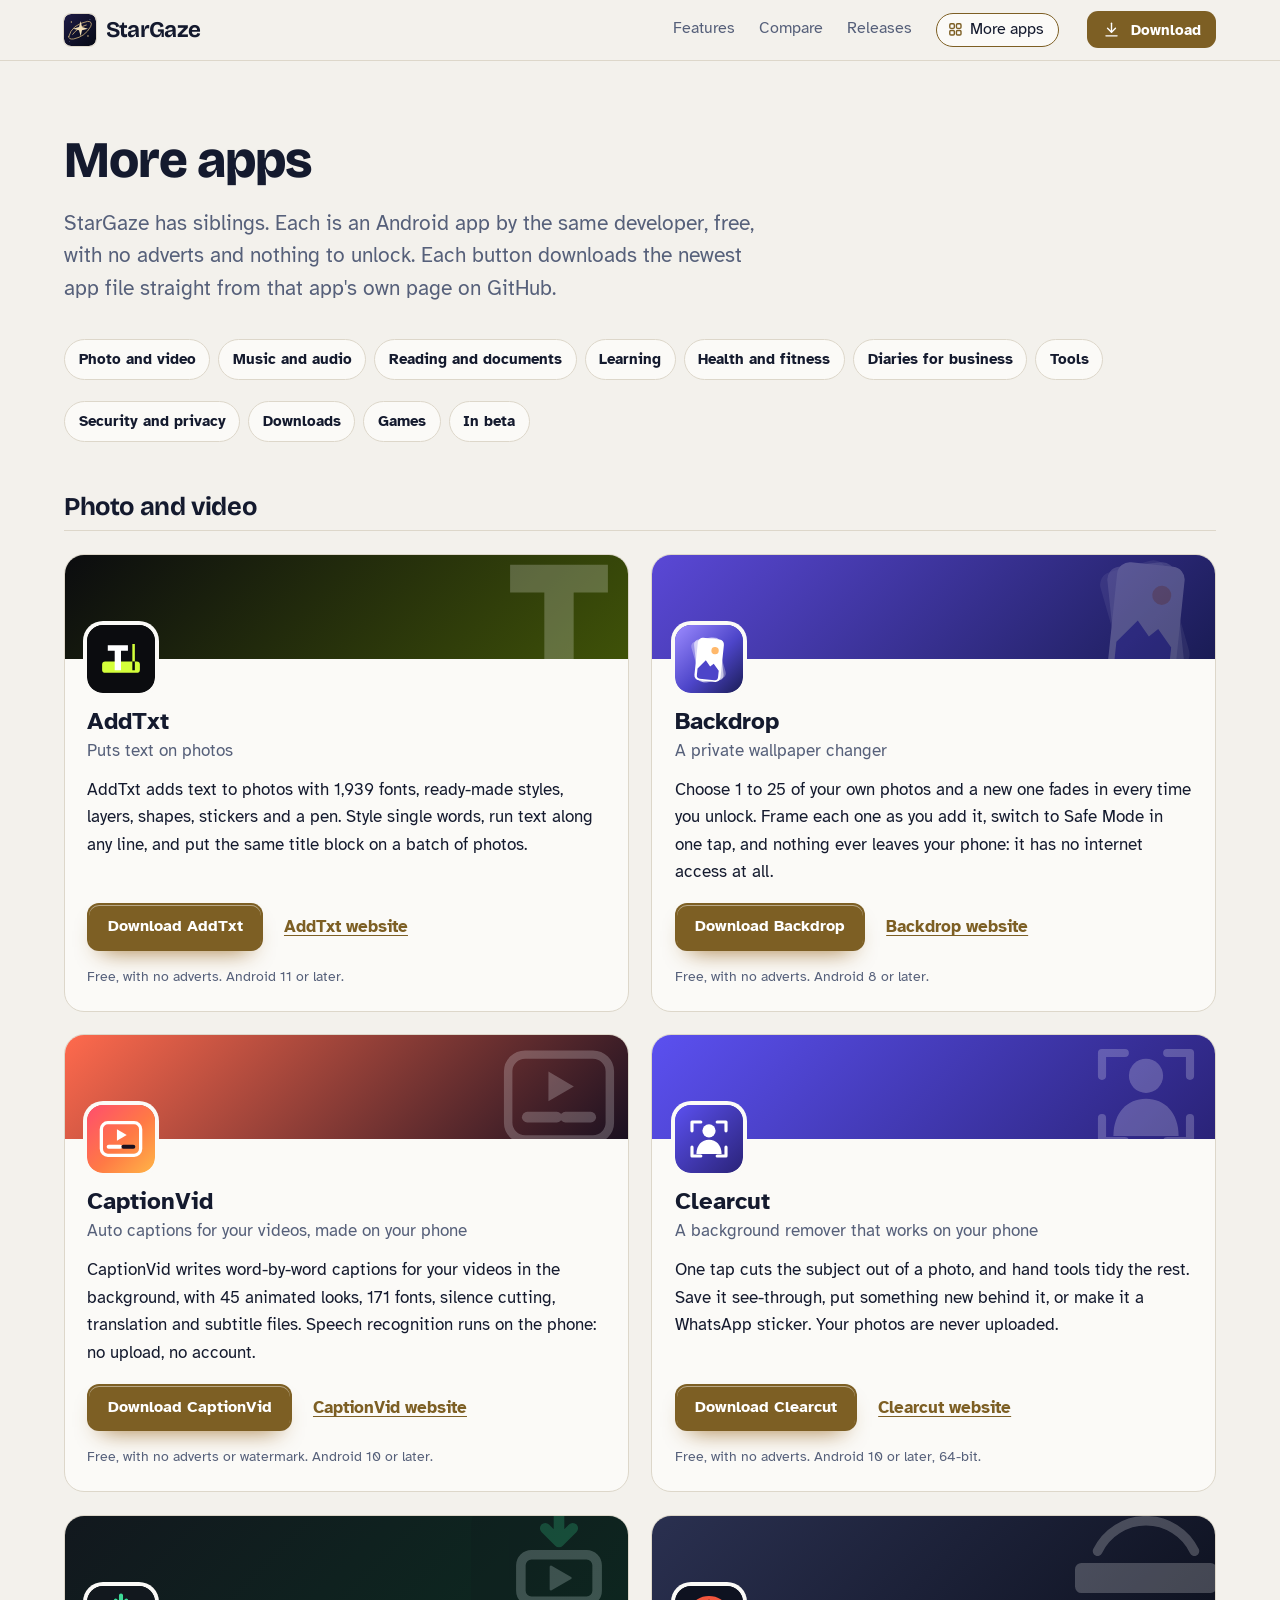
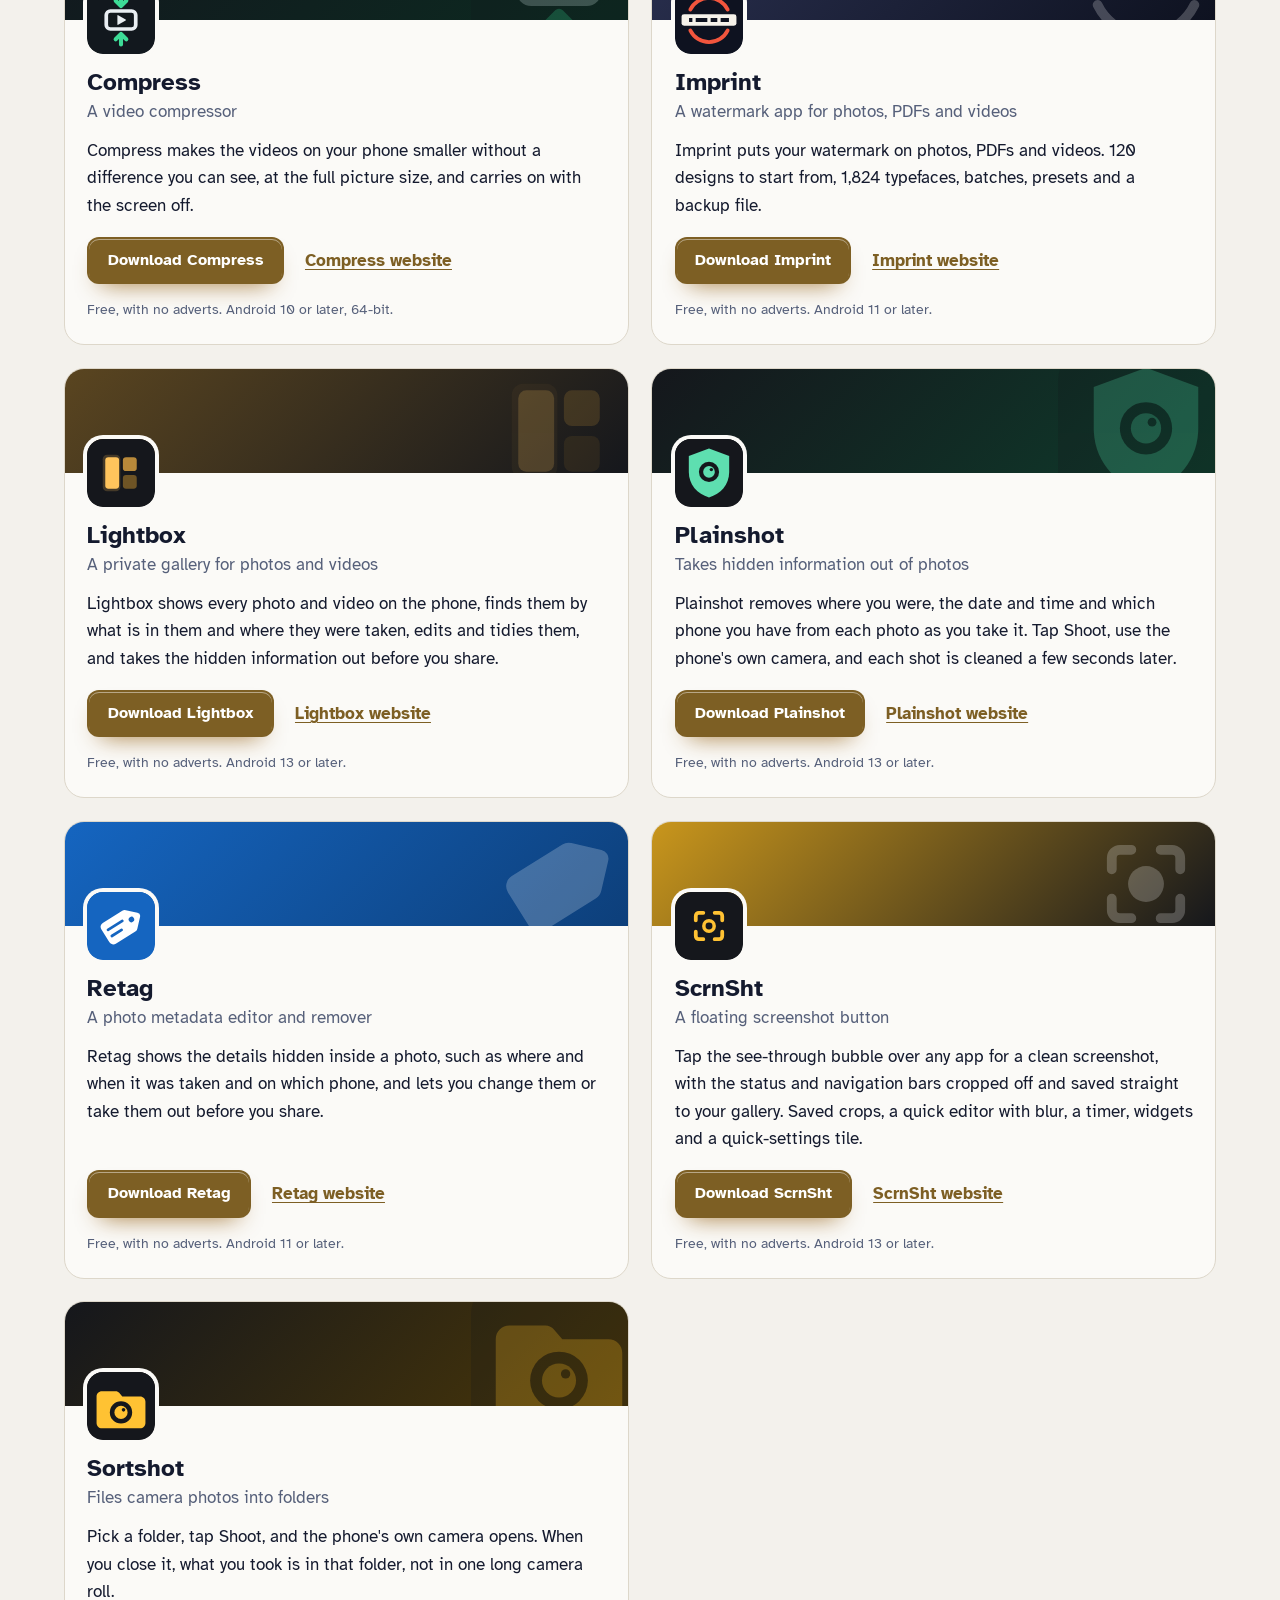
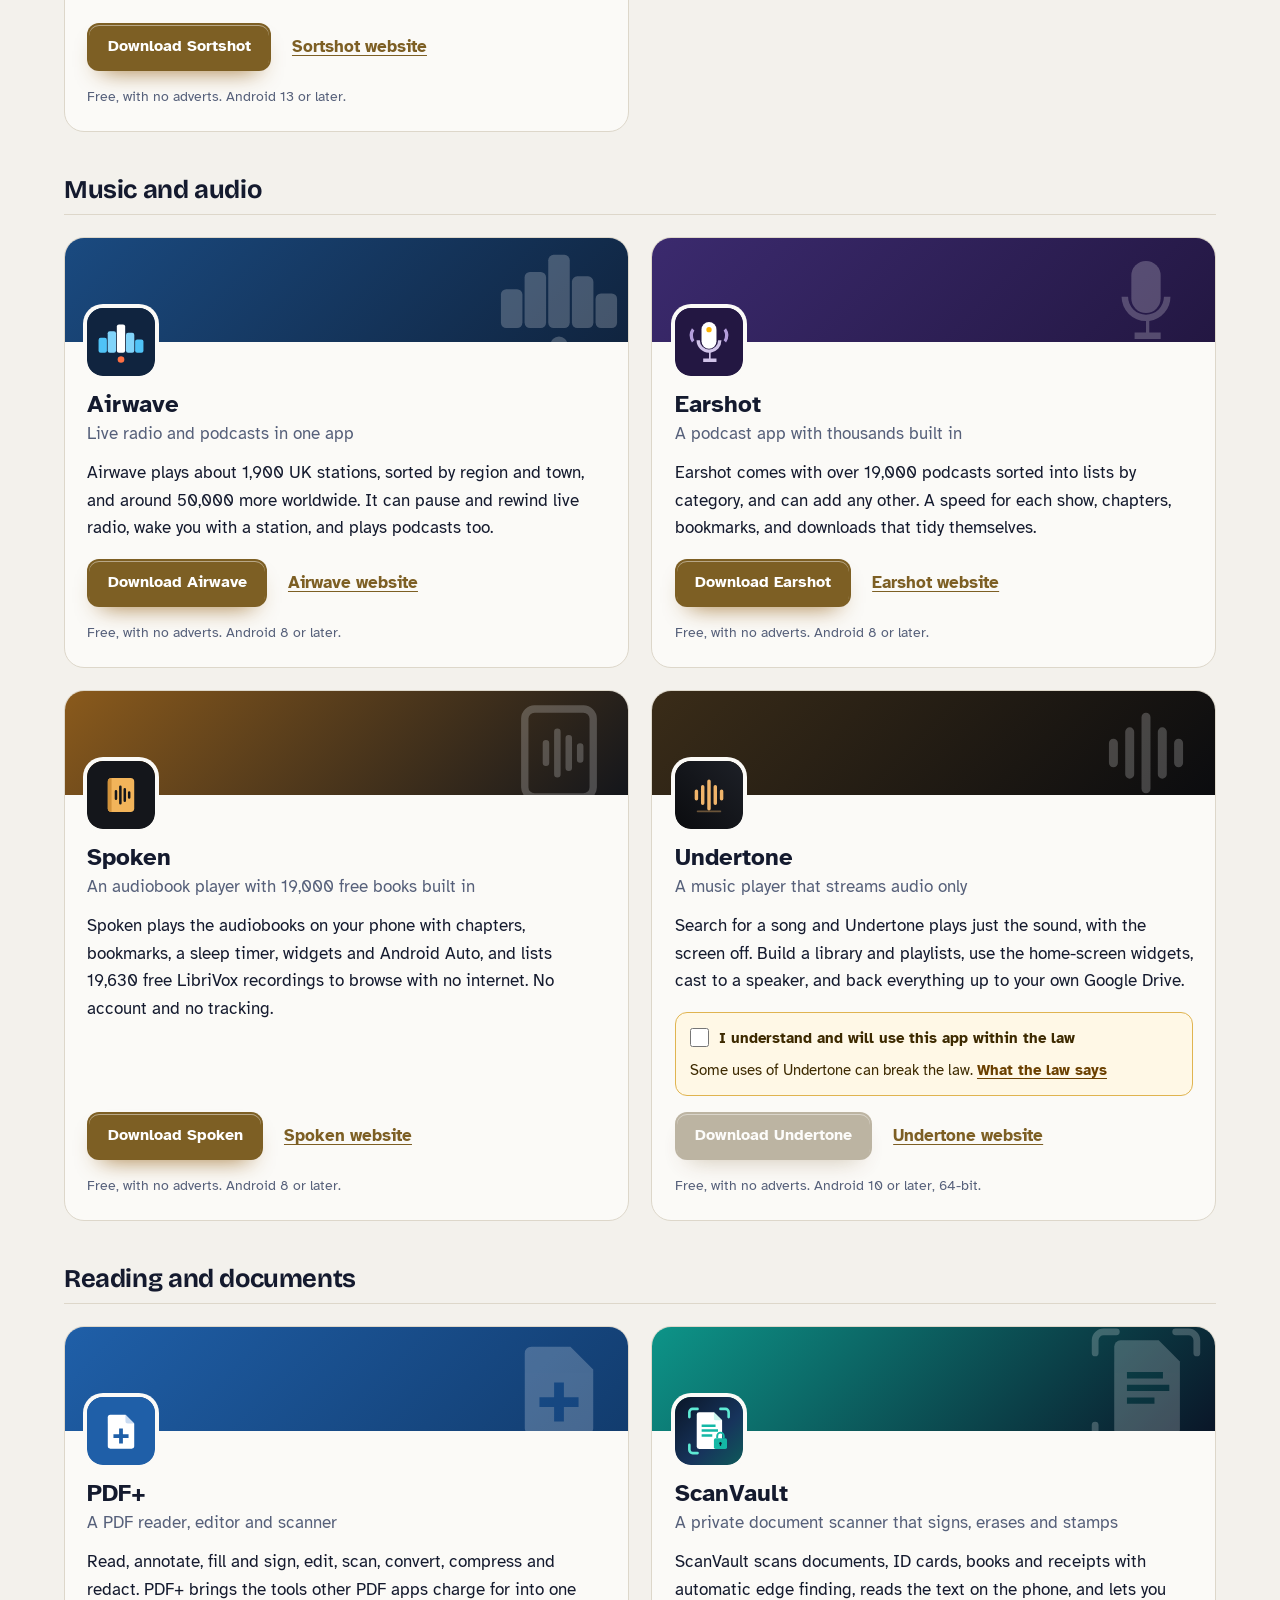
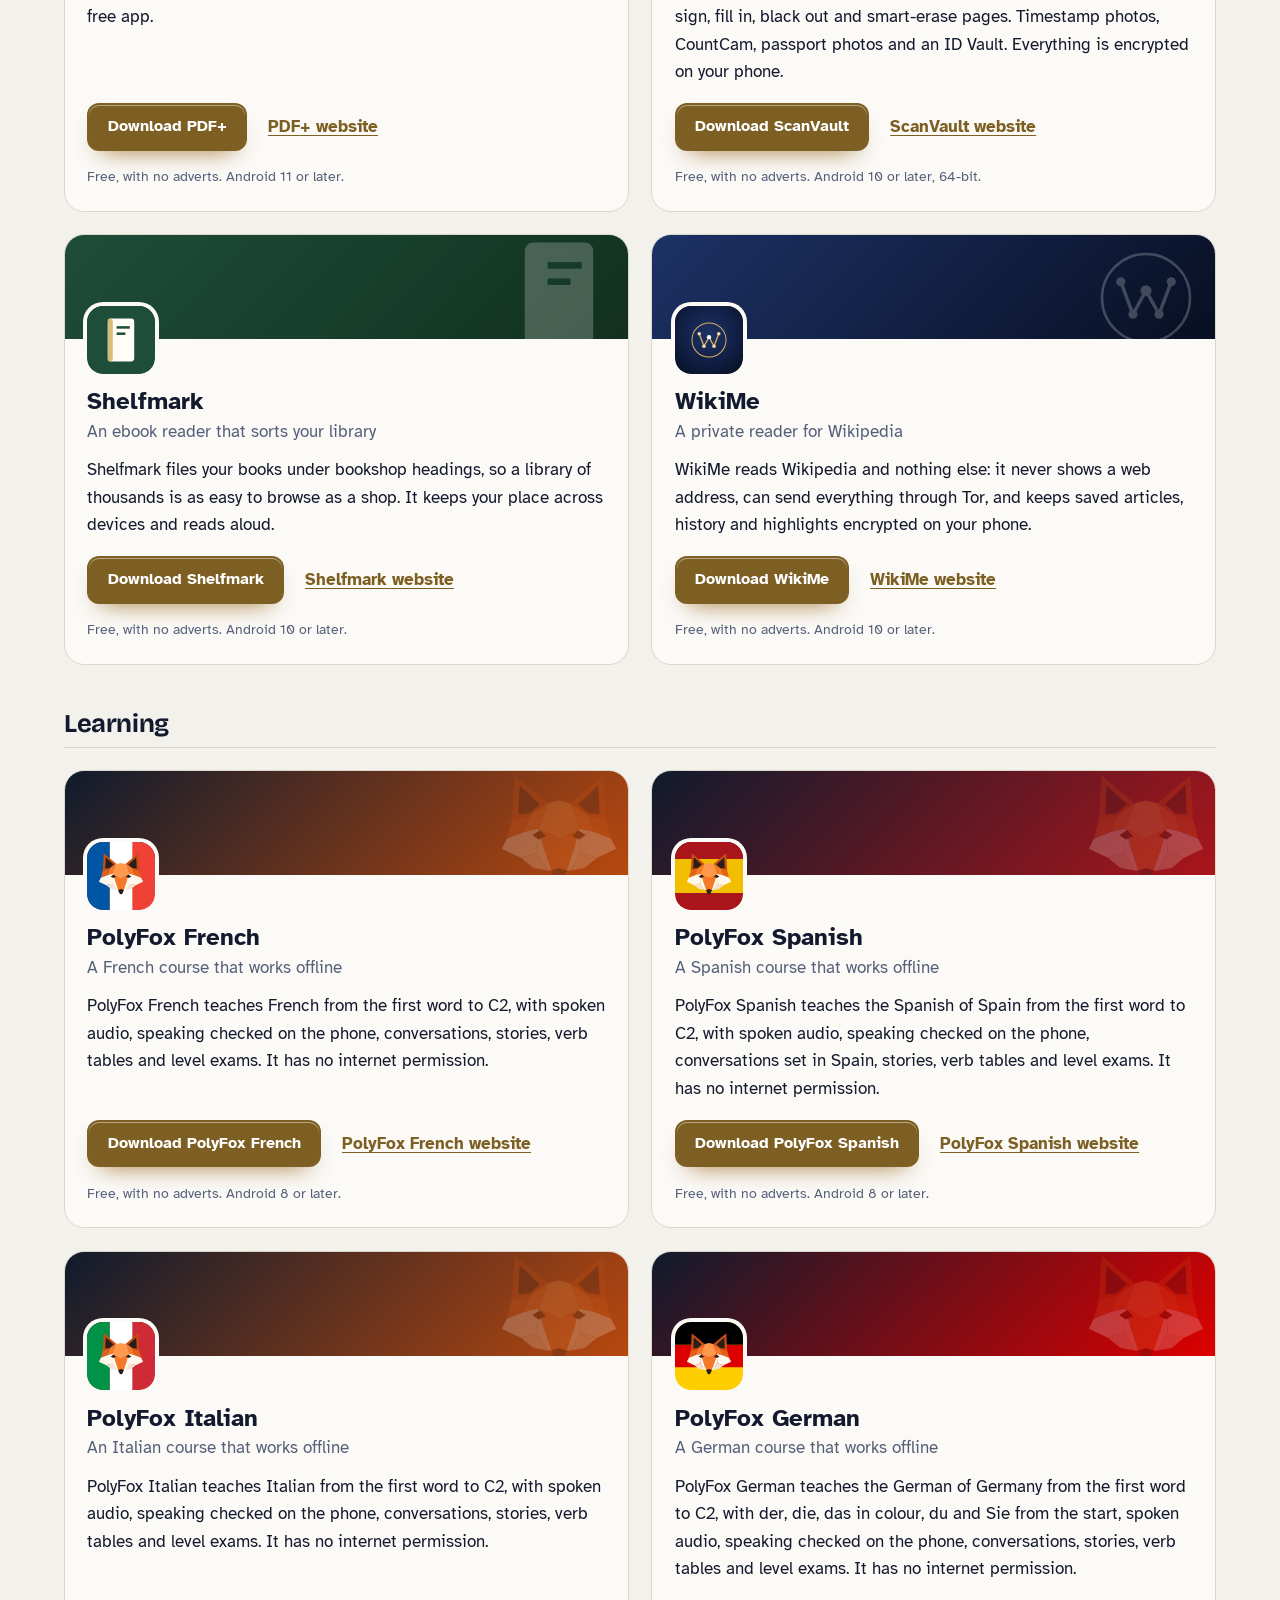
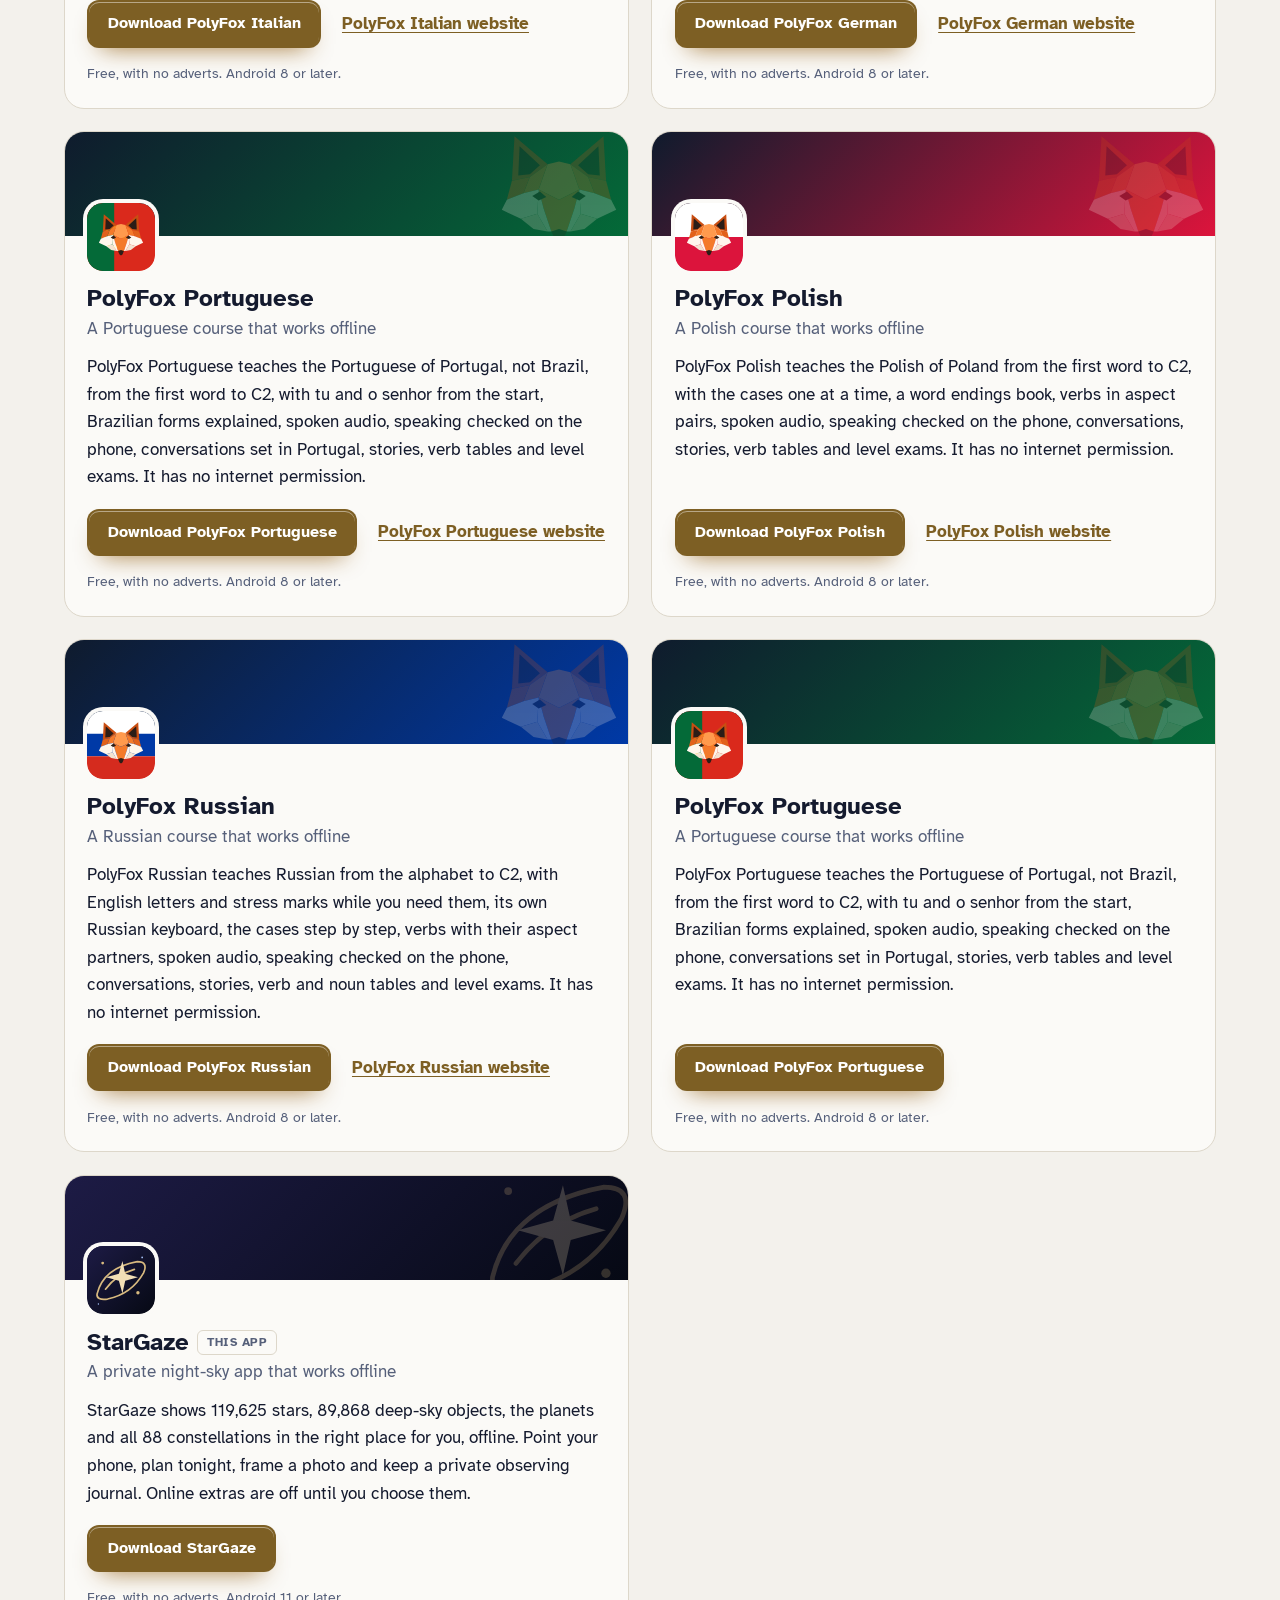
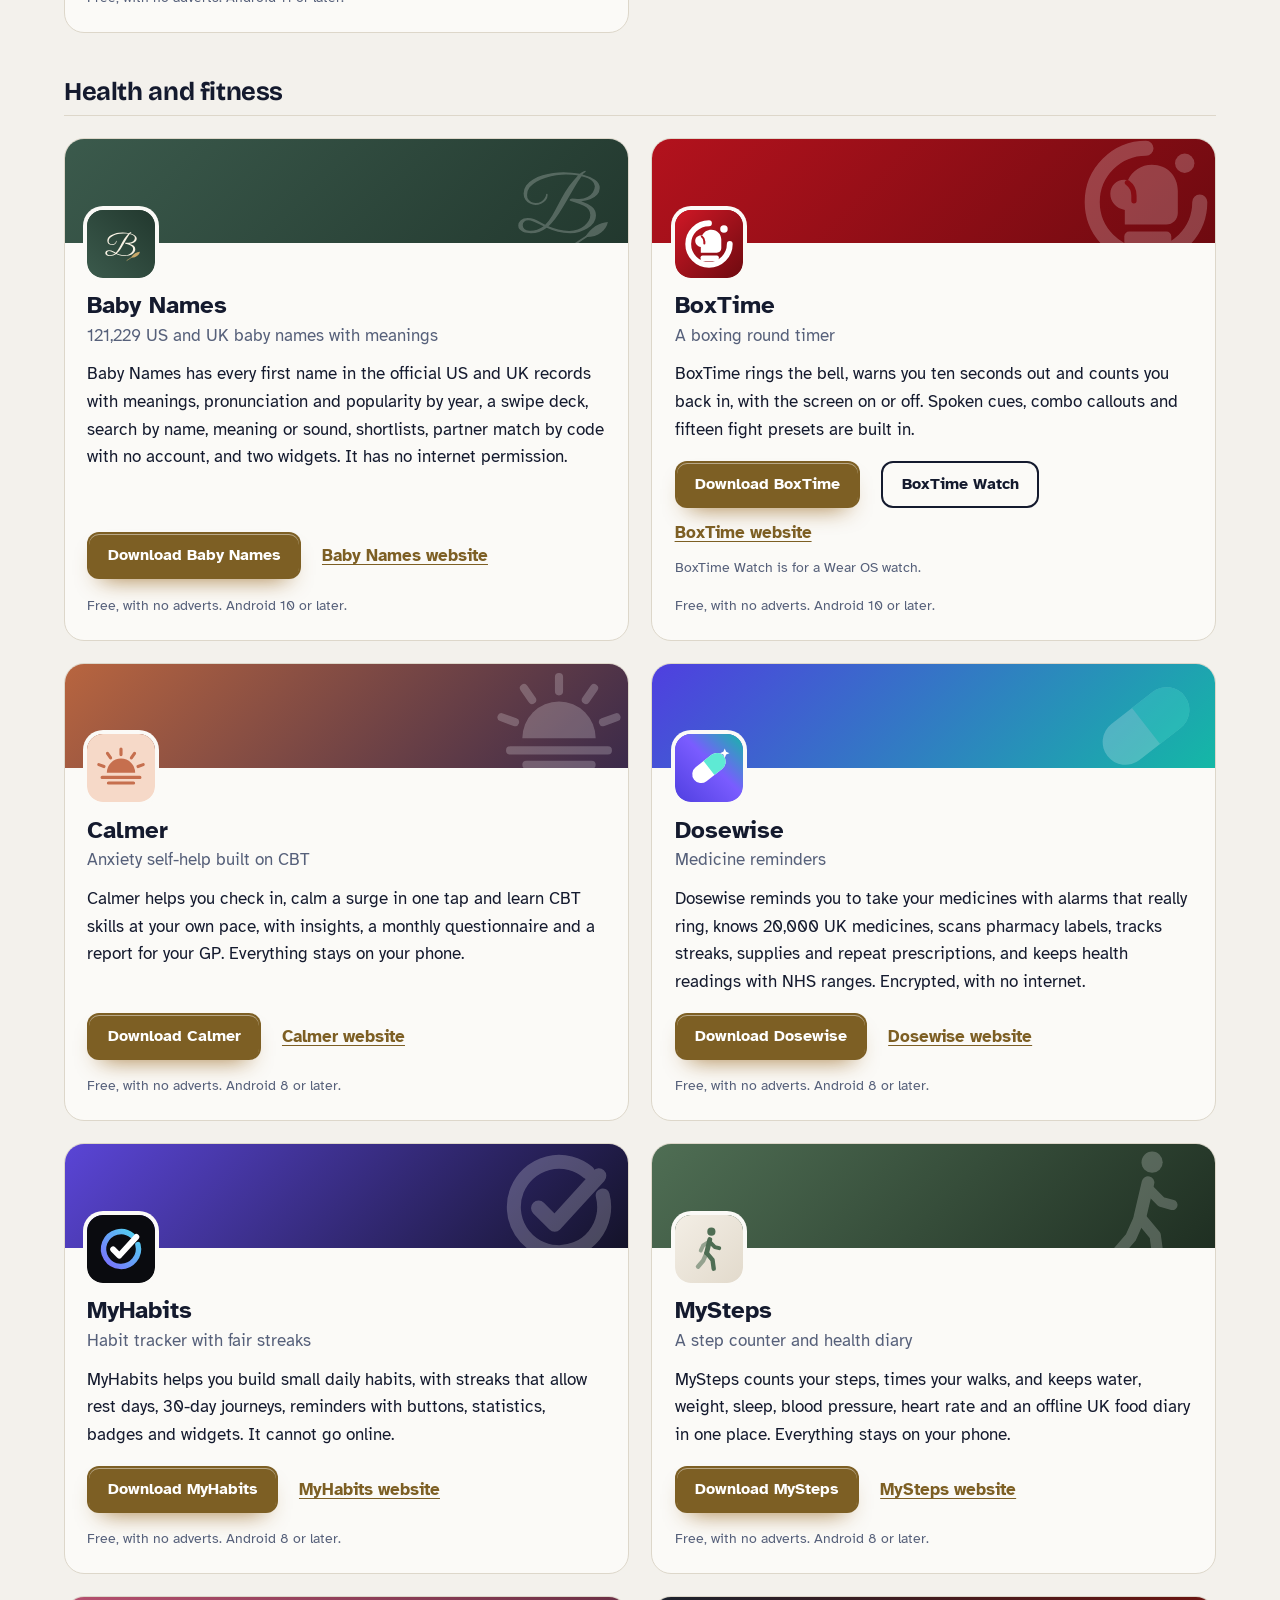
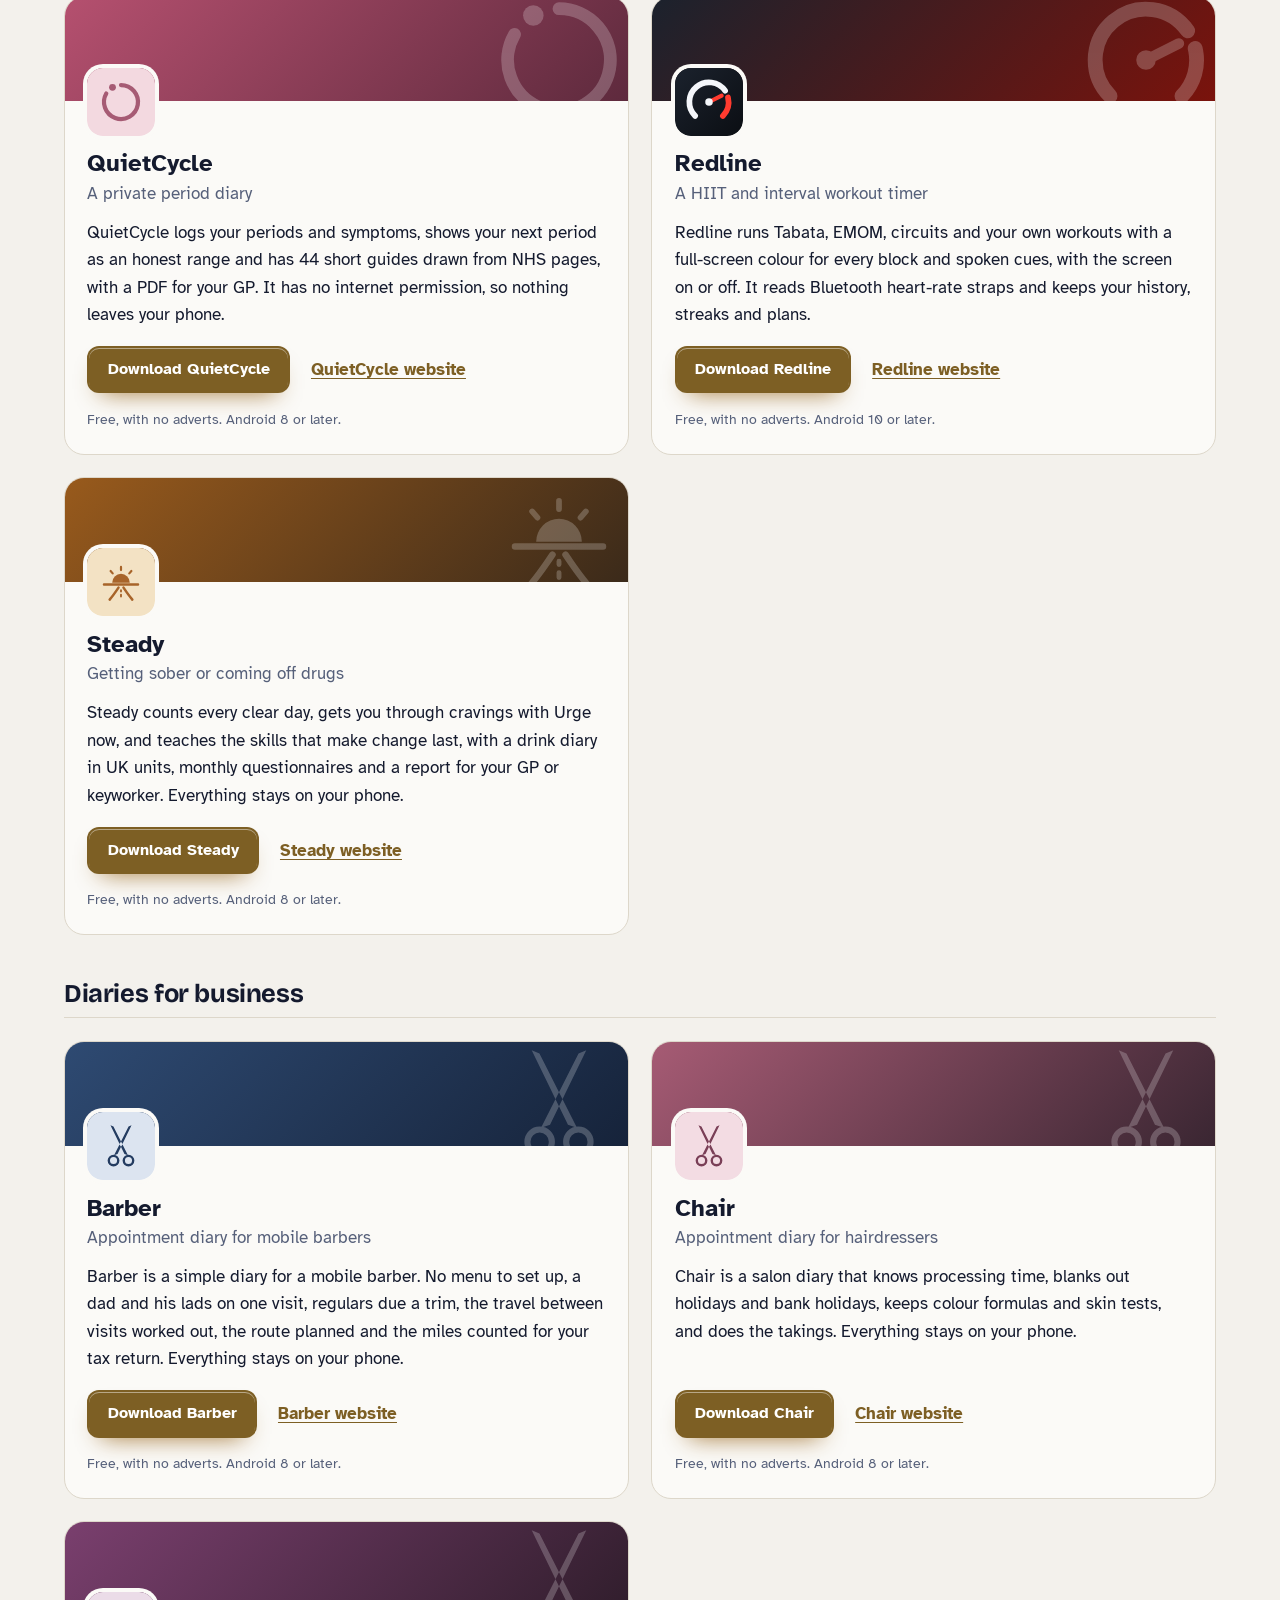
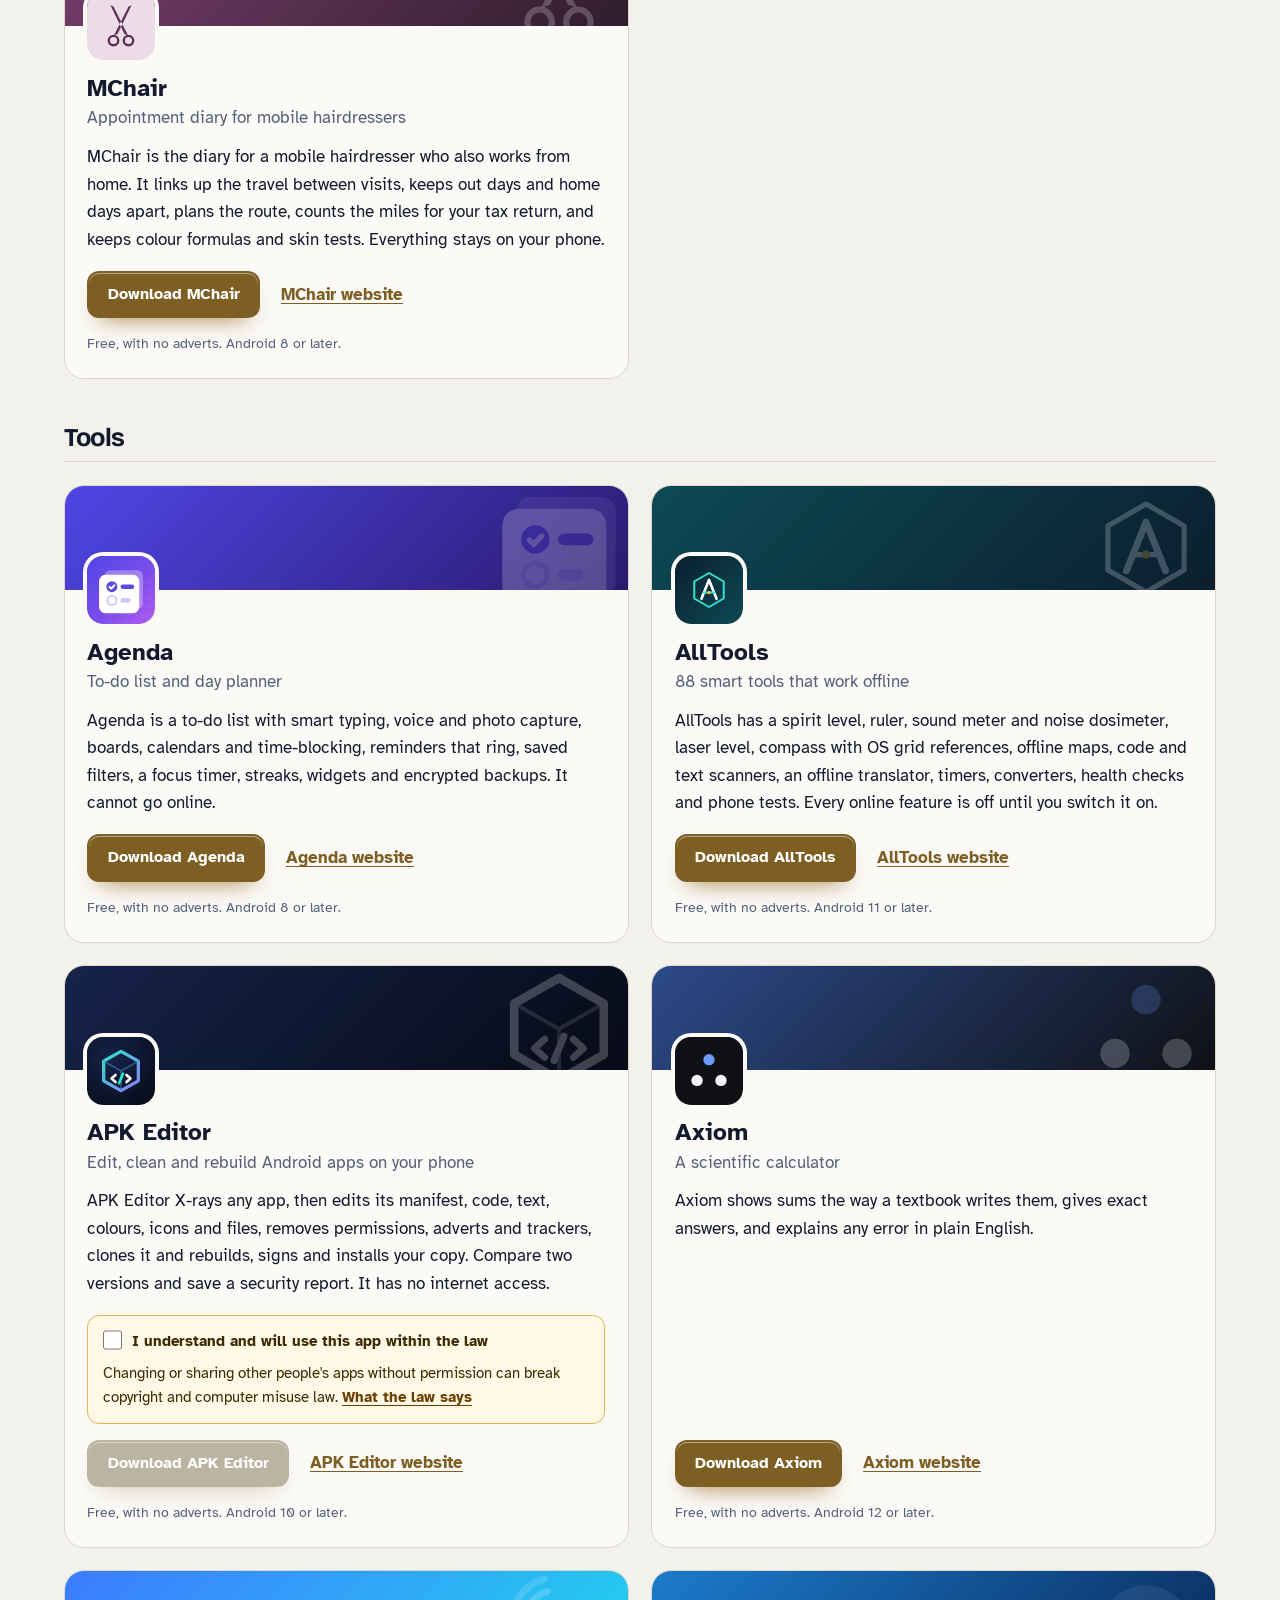
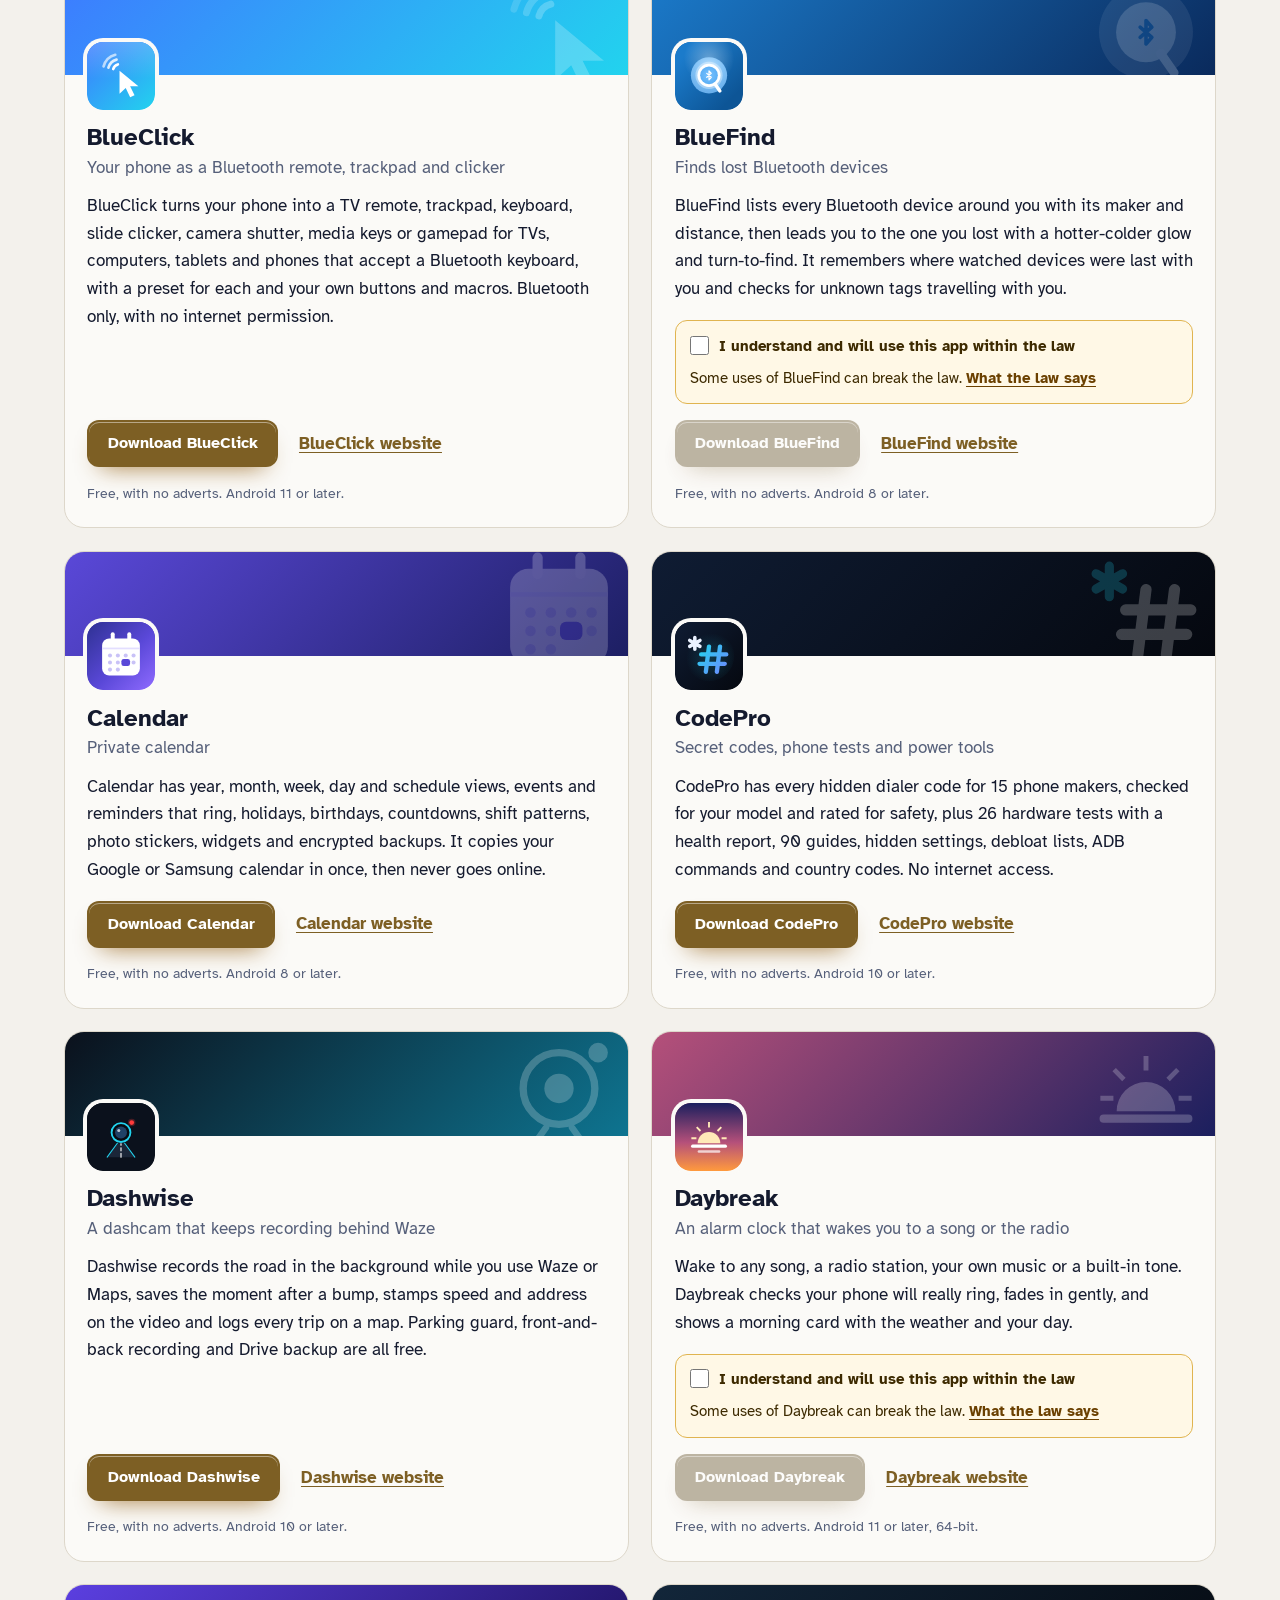
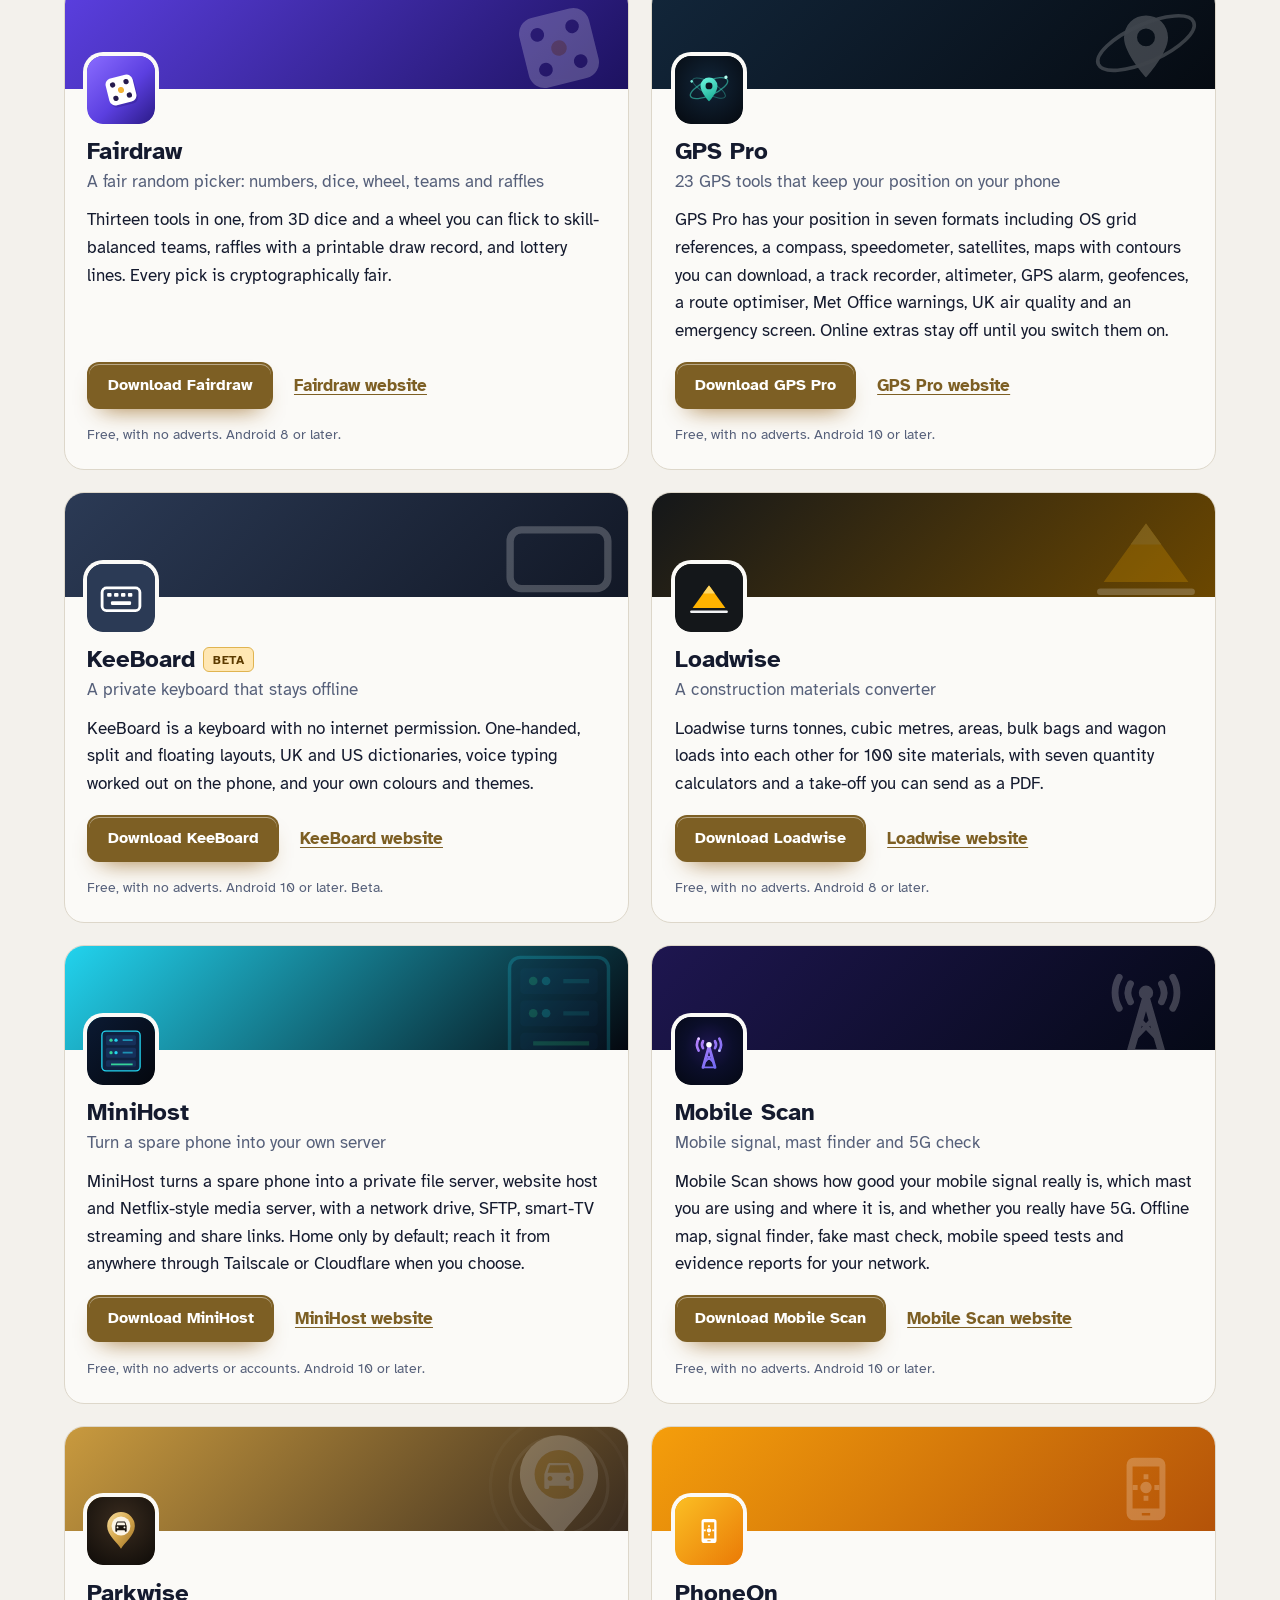
==== commit ab53513f: "More apps: add BlueClick" ====
--- a/more-apps.html
+++ b/more-apps.html
@@ -4,7 +4,7 @@
 <meta charset="utf-8">
 <meta name="viewport" content="width=device-width, initial-scale=1">
 <title>More free Android apps from the maker of StarGaze</title>
-<meta name="description" content="All 97 free Android apps from the maker of StarGaze, in one list by category, each with its download and a link to its website.">
+<meta name="description" content="All 98 free Android apps from the maker of StarGaze, in one list by category, each with its download and a link to its website.">
 <meta name="author" content="Jonathan Jackson">
 <link rel="canonical" href="https://customgpter.github.io/stargaze/more-apps.html">
 <meta name="theme-color" content="#f3f1ec" media="(prefers-color-scheme: light)">
@@ -12,7 +12,7 @@
 <meta property="og:type" content="website">
 <meta property="og:site_name" content="StarGaze">
 <meta property="og:title" content="More free Android apps from the maker of StarGaze">
-<meta property="og:description" content="All 97 free Android apps from the maker of StarGaze, in one list by category, each with its download and a link to its website.">
+<meta property="og:description" content="All 98 free Android apps from the maker of StarGaze, in one list by category, each with its download and a link to its website.">
 <meta property="og:url" content="https://customgpter.github.io/stargaze/more-apps.html">
 <meta property="og:image" content="https://customgpter.github.io/stargaze/assets/og.png">
 <meta property="og:image:width" content="1200">
@@ -26,7 +26,7 @@
 <link rel="preload" href="./assets/fonts/atkinson-hyperlegible-latin-400-normal.woff2" as="font" type="font/woff2" crossorigin>
 <link rel="stylesheet" href="./assets/site.css?v=1">
 <link rel="stylesheet" href="./assets/house.css?v=1">
-<script type="application/ld+json">{"@context":"https://schema.org","@type":"ItemList","name":"Apps from the maker of StarGaze","url":"https://customgpter.github.io/stargaze/more-apps.html","itemListElement":[{"@type":"ListItem","position":1,"name":"AddTxt","url":"https://customgpter.github.io/addtxt/"},{"@type":"ListItem","position":2,"name":"Backdrop","url":"https://customgpter.github.io/backdrop/"},{"@type":"ListItem","position":3,"name":"CaptionVid","url":"https://customgpter.github.io/captionvid/"},{"@type":"ListItem","position":4,"name":"Clearcut","url":"https://customgpter.github.io/clearcut/"},{"@type":"ListItem","position":5,"name":"Compress","url":"https://customgpter.github.io/compress/"},{"@type":"ListItem","position":6,"name":"Imprint","url":"https://customgpter.github.io/imprint/"},{"@type":"ListItem","position":7,"name":"Lightbox","url":"https://customgpter.github.io/lightbox/"},{"@type":"ListItem","position":8,"name":"Plainshot","url":"https://customgpter.github.io/plainshot/"},{"@type":"ListItem","position":9,"name":"Retag","url":"https://customgpter.github.io/retag/"},{"@type":"ListItem","position":10,"name":"ScrnSht","url":"https://customgpter.github.io/scrnsht/"},{"@type":"ListItem","position":11,"name":"Sortshot","url":"https://customgpter.github.io/sortshot/"},{"@type":"ListItem","position":12,"name":"Airwave","url":"https://customgpter.github.io/airwave/"},{"@type":"ListItem","position":13,"name":"Earshot","url":"https://customgpter.github.io/earshot/"},{"@type":"ListItem","position":14,"name":"Spoken","url":"https://customgpter.github.io/spoken/"},{"@type":"ListItem","position":15,"name":"Undertone","url":"https://customgpter.github.io/undertone/"},{"@type":"ListItem","position":16,"name":"PDF+","url":"https://customgpter.github.io/pdfplus/"},{"@type":"ListItem","position":17,"name":"ScanVault","url":"https://customgpter.github.io/scanvault/"},{"@type":"ListItem","position":18,"name":"Shelfmark","url":"https://customgpter.github.io/shelfmark/"},{"@type":"ListItem","position":19,"name":"WikiMe","url":"https://customgpter.github.io/wikime/"},{"@type":"ListItem","position":20,"name":"PolyFox French","url":"https://customgpter.github.io/polyfox/"},{"@type":"ListItem","position":21,"name":"StarGaze","url":"https://customgpter.github.io/stargaze/"},{"@type":"ListItem","position":22,"name":"Baby Names","url":"https://customgpter.github.io/babynames/"},{"@type":"ListItem","position":23,"name":"BoxTime","url":"https://customgpter.github.io/boxtime/"},{"@type":"ListItem","position":24,"name":"Calmer","url":"https://customgpter.github.io/calmer/"},{"@type":"ListItem","position":25,"name":"Dosewise","url":"https://customgpter.github.io/dosewise/"},{"@type":"ListItem","position":26,"name":"MyHabits","url":"https://customgpter.github.io/myhabits/"},{"@type":"ListItem","position":27,"name":"MySteps","url":"https://customgpter.github.io/mysteps/"},{"@type":"ListItem","position":28,"name":"QuietCycle","url":"https://customgpter.github.io/quietcycle/"},{"@type":"ListItem","position":29,"name":"Redline","url":"https://customgpter.github.io/redline/"},{"@type":"ListItem","position":30,"name":"Steady","url":"https://customgpter.github.io/steady/"},{"@type":"ListItem","position":31,"name":"Barber","url":"https://customgpter.github.io/barber/"},{"@type":"ListItem","position":32,"name":"Chair","url":"https://customgpter.github.io/chair/"},{"@type":"ListItem","position":33,"name":"MChair","url":"https://customgpter.github.io/mchair/"},{"@type":"ListItem","position":34,"name":"Agenda","url":"https://customgpter.github.io/agenda/"},{"@type":"ListItem","position":35,"name":"AllTools","url":"https://customgpter.github.io/alltools/"},{"@type":"ListItem","position":36,"name":"APK Editor","url":"https://customgpter.github.io/apkeditor/"},{"@type":"ListItem","position":37,"name":"Axiom","url":"https://customgpter.github.io/axiom/"},{"@type":"ListItem","position":38,"name":"BlueFind","url":"https://customgpter.github.io/bluefind/"},{"@type":"ListItem","position":39,"name":"Calendar","url":"https://customgpter.github.io/calendar/"},{"@type":"ListItem","position":40,"name":"CodePro","url":"https://customgpter.github.io/codepro/"},{"@type":"ListItem","position":41,"name":"Dashwise","url":"https://customgpter.github.io/dashwise/"},{"@type":"ListItem","position":42,"name":"Daybreak","url":"https://customgpter.github.io/daybreak/"},{"@type":"ListItem","position":43,"name":"Fairdraw","url":"https://customgpter.github.io/fairdraw/"},{"@type":"ListItem","position":44,"name":"GPS Pro","url":"https://customgpter.github.io/gpspro/"},{"@type":"ListItem","position":45,"name":"KeeBoard","url":"https://customgpter.github.io/keeboard/"},{"@type":"ListItem","position":46,"name":"Loadwise","url":"https://customgpter.github.io/loadwise/"},{"@type":"ListItem","position":47,"name":"MiniHost","url":"https://customgpter.github.io/minihost/"},{"@type":"ListItem","position":48,"name":"Mobile Scan","url":"https://customgpter.github.io/mobilescan/"},{"@type":"ListItem","position":49,"name":"Parkwise","url":"https://customgpter.github.io/parkwise/"},{"@type":"ListItem","position":50,"name":"Pocketmind","url":"https://customgpter.github.io/pocketmind/"},{"@type":"ListItem","position":51,"name":"Refine","url":"https://customgpter.github.io/refine/"},{"@type":"ListItem","position":52,"name":"Shiftwise","url":"https://customgpter.github.io/shiftwise/"},{"@type":"ListItem","position":53,"name":"SimpleCalc","url":"https://customgpter.github.io/simplecalc/"},{"@type":"ListItem","position":54,"name":"Skyline","url":"https://customgpter.github.io/skyline/"},{"@type":"ListItem","position":55,"name":"Slipway","url":"https://customgpter.github.io/slipway/"},{"@type":"ListItem","position":56,"name":"Tagger","url":"https://customgpter.github.io/tagger/"},{"@type":"ListItem","position":57,"name":"TotalClean","url":"https://customgpter.github.io/totalclean/"},{"@type":"ListItem","position":58,"name":"TVLink","url":"https://customgpter.github.io/tvlink/"},{"@type":"ListItem","position":59,"name":"Unbox","url":"https://customgpter.github.io/unbox/"},{"@type":"ListItem","position":60,"name":"WhatsKeep","url":"https://customgpter.github.io/whatskeep/"},{"@type":"ListItem","position":61,"name":"WiFi Scan","url":"https://customgpter.github.io/wifiscan/"},{"@type":"ListItem","position":62,"name":"Auditly","url":"https://customgpter.github.io/auditly/"},{"@type":"ListItem","position":63,"name":"Backchannel","url":"https://customgpter.github.io/backchannel/"},{"@type":"ListItem","position":64,"name":"ENotes","url":"https://customgpter.github.io/enotes/"},{"@type":"ListItem","position":65,"name":"FindMe","url":"https://customgpter.github.io/findme/"},{"@type":"ListItem","position":66,"name":"iLock","url":"https://customgpter.github.io/ilock/"},{"@type":"ListItem","position":67,"name":"ImSafe","url":"https://customgpter.github.io/imsafe/"},{"@type":"ListItem","position":68,"name":"IShred","url":"https://customgpter.github.io/ishred/"},{"@type":"ListItem","position":69,"name":"LockBox","url":"https://customgpter.github.io/lockbox/"},{"@type":"ListItem","position":70,"name":"PassVault","url":"https://customgpter.github.io/passvault/"},{"@type":"ListItem","position":71,"name":"SpyFind","url":"https://customgpter.github.io/spyfind/"},{"@type":"ListItem","position":72,"name":"TextWipe","url":"https://customgpter.github.io/textwipe/"},{"@type":"ListItem","position":73,"name":"Tracewire","url":"https://customgpter.github.io/tracewire/"},{"@type":"ListItem","position":74,"name":"Vigil","url":"https://customgpter.github.io/vigil/"},{"@type":"ListItem","position":75,"name":"Grab","url":"https://customgpter.github.io/grab/"},{"@type":"ListItem","position":76,"name":"Swarm","url":"https://customgpter.github.io/swarm/"},{"@type":"ListItem","position":77,"name":"Plane Games","url":"https://customgpter.github.io/plane-games/"},{"@type":"ListItem","position":78,"name":"Ninefold","url":"https://customgpter.github.io/ninefold/"},{"@type":"ListItem","position":79,"name":"Cubewise","url":"https://customgpter.github.io/cubewise/"},{"@type":"ListItem","position":80,"name":"Tilewise","url":"https://customgpter.github.io/tilewise/"},{"@type":"ListItem","position":81,"name":"Letterwise","url":"https://customgpter.github.io/letterwise/"},{"@type":"ListItem","position":82,"name":"Kingside","url":"https://customgpter.github.io/kingside/"},{"@type":"ListItem","position":83,"name":"Deckhand","url":"https://customgpter.github.io/deckhand/"},{"@type":"ListItem","position":84,"name":"SNESForge","url":"https://customgpter.github.io/snesforge/"},{"@type":"ListItem","position":85,"name":"Fame Boy","url":"https://customgpter.github.io/fameboy/"},{"@type":"ListItem","position":86,"name":"PSPPro","url":"https://customgpter.github.io/psppro/"},{"@type":"ListItem","position":87,"name":"MegaGen","url":"https://customgpter.github.io/megagen/"},{"@type":"ListItem","position":88,"name":"QVR","url":"https://customgpter.github.io/qvr/"},{"@type":"ListItem","position":89,"name":"QVR Watch","url":"https://customgpter.github.io/qvr-watch/"},{"@type":"ListItem","position":90,"name":"QVRLite","url":"https://customgpter.github.io/qvrlite/"},{"@type":"ListItem","position":91,"name":"Onionz","url":"https://customgpter.github.io/onionz/"},{"@type":"ListItem","position":92,"name":"OnionzWeb","url":"https://customgpter.github.io/onionzweb/"},{"@type":"ListItem","position":93,"name":"PolyFox German","url":"https://customgpter.github.io/polyfox-german/"},{"@type":"ListItem","position":94,"name":"PolyFox Portuguese","url":"https://customgpter.github.io/polyfox-portuguese/"},{"@type":"ListItem","position":95,"name":"PolyFox Polish","url":"https://customgpter.github.io/polyfox-polish/"},{"@type":"ListItem","position":96,"name":"PolyFox Russian","url":"https://customgpter.github.io/polyfox-russian/"}]}</script>
+<script type="application/ld+json">{"@context":"https://schema.org","@type":"ItemList","name":"Apps from the maker of StarGaze","url":"https://customgpter.github.io/stargaze/more-apps.html","itemListElement":[{"@type":"ListItem","position":1,"name":"AddTxt","url":"https://customgpter.github.io/addtxt/"},{"@type":"ListItem","position":2,"name":"Backdrop","url":"https://customgpter.github.io/backdrop/"},{"@type":"ListItem","position":3,"name":"CaptionVid","url":"https://customgpter.github.io/captionvid/"},{"@type":"ListItem","position":4,"name":"Clearcut","url":"https://customgpter.github.io/clearcut/"},{"@type":"ListItem","position":5,"name":"Compress","url":"https://customgpter.github.io/compress/"},{"@type":"ListItem","position":6,"name":"Imprint","url":"https://customgpter.github.io/imprint/"},{"@type":"ListItem","position":7,"name":"Lightbox","url":"https://customgpter.github.io/lightbox/"},{"@type":"ListItem","position":8,"name":"Plainshot","url":"https://customgpter.github.io/plainshot/"},{"@type":"ListItem","position":9,"name":"Retag","url":"https://customgpter.github.io/retag/"},{"@type":"ListItem","position":10,"name":"ScrnSht","url":"https://customgpter.github.io/scrnsht/"},{"@type":"ListItem","position":11,"name":"Sortshot","url":"https://customgpter.github.io/sortshot/"},{"@type":"ListItem","position":12,"name":"Airwave","url":"https://customgpter.github.io/airwave/"},{"@type":"ListItem","position":13,"name":"Earshot","url":"https://customgpter.github.io/earshot/"},{"@type":"ListItem","position":14,"name":"Spoken","url":"https://customgpter.github.io/spoken/"},{"@type":"ListItem","position":15,"name":"Undertone","url":"https://customgpter.github.io/undertone/"},{"@type":"ListItem","position":16,"name":"PDF+","url":"https://customgpter.github.io/pdfplus/"},{"@type":"ListItem","position":17,"name":"ScanVault","url":"https://customgpter.github.io/scanvault/"},{"@type":"ListItem","position":18,"name":"Shelfmark","url":"https://customgpter.github.io/shelfmark/"},{"@type":"ListItem","position":19,"name":"WikiMe","url":"https://customgpter.github.io/wikime/"},{"@type":"ListItem","position":20,"name":"PolyFox French","url":"https://customgpter.github.io/polyfox/"},{"@type":"ListItem","position":21,"name":"StarGaze","url":"https://customgpter.github.io/stargaze/"},{"@type":"ListItem","position":22,"name":"Baby Names","url":"https://customgpter.github.io/babynames/"},{"@type":"ListItem","position":23,"name":"BoxTime","url":"https://customgpter.github.io/boxtime/"},{"@type":"ListItem","position":24,"name":"Calmer","url":"https://customgpter.github.io/calmer/"},{"@type":"ListItem","position":25,"name":"Dosewise","url":"https://customgpter.github.io/dosewise/"},{"@type":"ListItem","position":26,"name":"MyHabits","url":"https://customgpter.github.io/myhabits/"},{"@type":"ListItem","position":27,"name":"MySteps","url":"https://customgpter.github.io/mysteps/"},{"@type":"ListItem","position":28,"name":"QuietCycle","url":"https://customgpter.github.io/quietcycle/"},{"@type":"ListItem","position":29,"name":"Redline","url":"https://customgpter.github.io/redline/"},{"@type":"ListItem","position":30,"name":"Steady","url":"https://customgpter.github.io/steady/"},{"@type":"ListItem","position":31,"name":"Barber","url":"https://customgpter.github.io/barber/"},{"@type":"ListItem","position":32,"name":"Chair","url":"https://customgpter.github.io/chair/"},{"@type":"ListItem","position":33,"name":"MChair","url":"https://customgpter.github.io/mchair/"},{"@type":"ListItem","position":34,"name":"Agenda","url":"https://customgpter.github.io/agenda/"},{"@type":"ListItem","position":35,"name":"AllTools","url":"https://customgpter.github.io/alltools/"},{"@type":"ListItem","position":36,"name":"APK Editor","url":"https://customgpter.github.io/apkeditor/"},{"@type":"ListItem","position":37,"name":"Axiom","url":"https://customgpter.github.io/axiom/"},{"@type":"ListItem","position":38,"name":"BlueClick","url":"https://customgpter.github.io/blueclick/"},{"@type":"ListItem","position":39,"name":"BlueFind","url":"https://customgpter.github.io/bluefind/"},{"@type":"ListItem","position":40,"name":"Calendar","url":"https://customgpter.github.io/calendar/"},{"@type":"ListItem","position":41,"name":"CodePro","url":"https://customgpter.github.io/codepro/"},{"@type":"ListItem","position":42,"name":"Dashwise","url":"https://customgpter.github.io/dashwise/"},{"@type":"ListItem","position":43,"name":"Daybreak","url":"https://customgpter.github.io/daybreak/"},{"@type":"ListItem","position":44,"name":"Fairdraw","url":"https://customgpter.github.io/fairdraw/"},{"@type":"ListItem","position":45,"name":"GPS Pro","url":"https://customgpter.github.io/gpspro/"},{"@type":"ListItem","position":46,"name":"KeeBoard","url":"https://customgpter.github.io/keeboard/"},{"@type":"ListItem","position":47,"name":"Loadwise","url":"https://customgpter.github.io/loadwise/"},{"@type":"ListItem","position":48,"name":"MiniHost","url":"https://customgpter.github.io/minihost/"},{"@type":"ListItem","position":49,"name":"Mobile Scan","url":"https://customgpter.github.io/mobilescan/"},{"@type":"ListItem","position":50,"name":"Parkwise","url":"https://customgpter.github.io/parkwise/"},{"@type":"ListItem","position":51,"name":"Pocketmind","url":"https://customgpter.github.io/pocketmind/"},{"@type":"ListItem","position":52,"name":"Refine","url":"https://customgpter.github.io/refine/"},{"@type":"ListItem","position":53,"name":"Shiftwise","url":"https://customgpter.github.io/shiftwise/"},{"@type":"ListItem","position":54,"name":"SimpleCalc","url":"https://customgpter.github.io/simplecalc/"},{"@type":"ListItem","position":55,"name":"Skyline","url":"https://customgpter.github.io/skyline/"},{"@type":"ListItem","position":56,"name":"Slipway","url":"https://customgpter.github.io/slipway/"},{"@type":"ListItem","position":57,"name":"Tagger","url":"https://customgpter.github.io/tagger/"},{"@type":"ListItem","position":58,"name":"TotalClean","url":"https://customgpter.github.io/totalclean/"},{"@type":"ListItem","position":59,"name":"TVLink","url":"https://customgpter.github.io/tvlink/"},{"@type":"ListItem","position":60,"name":"Unbox","url":"https://customgpter.github.io/unbox/"},{"@type":"ListItem","position":61,"name":"WhatsKeep","url":"https://customgpter.github.io/whatskeep/"},{"@type":"ListItem","position":62,"name":"WiFi Scan","url":"https://customgpter.github.io/wifiscan/"},{"@type":"ListItem","position":63,"name":"Auditly","url":"https://customgpter.github.io/auditly/"},{"@type":"ListItem","position":64,"name":"Backchannel","url":"https://customgpter.github.io/backchannel/"},{"@type":"ListItem","position":65,"name":"ENotes","url":"https://customgpter.github.io/enotes/"},{"@type":"ListItem","position":66,"name":"FindMe","url":"https://customgpter.github.io/findme/"},{"@type":"ListItem","position":67,"name":"iLock","url":"https://customgpter.github.io/ilock/"},{"@type":"ListItem","position":68,"name":"ImSafe","url":"https://customgpter.github.io/imsafe/"},{"@type":"ListItem","position":69,"name":"IShred","url":"https://customgpter.github.io/ishred/"},{"@type":"ListItem","position":70,"name":"LockBox","url":"https://customgpter.github.io/lockbox/"},{"@type":"ListItem","position":71,"name":"PassVault","url":"https://customgpter.github.io/passvault/"},{"@type":"ListItem","position":72,"name":"SpyFind","url":"https://customgpter.github.io/spyfind/"},{"@type":"ListItem","position":73,"name":"TextWipe","url":"https://customgpter.github.io/textwipe/"},{"@type":"ListItem","position":74,"name":"Tracewire","url":"https://customgpter.github.io/tracewire/"},{"@type":"ListItem","position":75,"name":"Vigil","url":"https://customgpter.github.io/vigil/"},{"@type":"ListItem","position":76,"name":"Grab","url":"https://customgpter.github.io/grab/"},{"@type":"ListItem","position":77,"name":"Swarm","url":"https://customgpter.github.io/swarm/"},{"@type":"ListItem","position":78,"name":"Plane Games","url":"https://customgpter.github.io/plane-games/"},{"@type":"ListItem","position":79,"name":"Ninefold","url":"https://customgpter.github.io/ninefold/"},{"@type":"ListItem","position":80,"name":"Cubewise","url":"https://customgpter.github.io/cubewise/"},{"@type":"ListItem","position":81,"name":"Tilewise","url":"https://customgpter.github.io/tilewise/"},{"@type":"ListItem","position":82,"name":"Letterwise","url":"https://customgpter.github.io/letterwise/"},{"@type":"ListItem","position":83,"name":"Kingside","url":"https://customgpter.github.io/kingside/"},{"@type":"ListItem","position":84,"name":"Deckhand","url":"https://customgpter.github.io/deckhand/"},{"@type":"ListItem","position":85,"name":"SNESForge","url":"https://customgpter.github.io/snesforge/"},{"@type":"ListItem","position":86,"name":"Fame Boy","url":"https://customgpter.github.io/fameboy/"},{"@type":"ListItem","position":87,"name":"PSPPro","url":"https://customgpter.github.io/psppro/"},{"@type":"ListItem","position":88,"name":"MegaGen","url":"https://customgpter.github.io/megagen/"},{"@type":"ListItem","position":89,"name":"QVR","url":"https://customgpter.github.io/qvr/"},{"@type":"ListItem","position":90,"name":"QVR Watch","url":"https://customgpter.github.io/qvr-watch/"},{"@type":"ListItem","position":91,"name":"QVRLite","url":"https://customgpter.github.io/qvrlite/"},{"@type":"ListItem","position":92,"name":"Onionz","url":"https://customgpter.github.io/onionz/"},{"@type":"ListItem","position":93,"name":"OnionzWeb","url":"https://customgpter.github.io/onionzweb/"},{"@type":"ListItem","position":94,"name":"PolyFox German","url":"https://customgpter.github.io/polyfox-german/"},{"@type":"ListItem","position":95,"name":"PolyFox Portuguese","url":"https://customgpter.github.io/polyfox-portuguese/"},{"@type":"ListItem","position":96,"name":"PolyFox Polish","url":"https://customgpter.github.io/polyfox-polish/"},{"@type":"ListItem","position":97,"name":"PolyFox Russian","url":"https://customgpter.github.io/polyfox-russian/"}]}</script>
 <link rel="stylesheet" href="./assets/apps-list.css?v=1">
 <script src="./assets/apps-list.js?v=1" defer></script>
 </head>
@@ -87,7 +87,7 @@
 <div class="mapps-group" role="group" aria-labelledby="apps-tools"><h2 class="mapps-cat" id="apps-tools">Tools</h2>
 <ul class="mapps"><li class="mapp" style="--b:#4f46e5;--b2:#2a1a6e"><div class="mapp-cover" aria-hidden="true"><svg viewBox="0 0 108 108"><g transform="translate(54 56) scale(1.45) translate(-52 -56)"><rect x="34" y="33" width="42" height="42" rx="6" fill="#fff" fill-opacity=".3"/><rect x="28" y="38" width="44" height="42" rx="7" fill="#fff" fill-opacity=".95"/><circle cx="42" cy="51" r="6" fill="#5b4bdb"/><path d="M39.4 51.2l1.9 1.9 3.4-3.6" stroke="#fff" stroke-width="2.2" fill="none" stroke-linecap="round" stroke-linejoin="round"/><rect x="51.5" y="48.5" width="15" height="5" rx="2.5" fill="#5b4bdb"/><circle cx="42" cy="66" r="5" fill="none" stroke="#cfc8f7" stroke-width="2"/><rect x="51.5" y="63.5" width="11" height="5" rx="2.5" fill="#cfc8f7"/></g></svg></div><div class="mapp-body"><svg class="mapp-icon" viewBox="0 0 108 108" aria-hidden="true"><defs><linearGradient id="i-agenda-agi" x1="0" y1="0" x2="1" y2="1"><stop offset="0" stop-color="#4f46e5"/><stop offset=".55" stop-color="#7c4deb"/><stop offset="1" stop-color="#b15cf0"/></linearGradient></defs><rect width="108" height="108" rx="24" fill="url(#i-agenda-agi)"/><g transform="translate(54 56) scale(1.45) translate(-52 -56)"><rect x="34" y="33" width="42" height="42" rx="6" fill="#fff" fill-opacity=".3"/><rect x="28" y="38" width="44" height="42" rx="7" fill="#fff"/><circle cx="42" cy="51" r="6" fill="#5b4bdb"/><path d="M39.4 51.2l1.9 1.9 3.4-3.6" stroke="#fff" stroke-width="2.2" fill="none" stroke-linecap="round" stroke-linejoin="round"/><rect x="51.5" y="48.5" width="15" height="5" rx="2.5" fill="#5b4bdb"/><circle cx="42" cy="66" r="5" fill="none" stroke="#cfc8f7" stroke-width="2"/><rect x="51.5" y="63.5" width="11" height="5" rx="2.5" fill="#cfc8f7"/></g></svg><h3>Agenda</h3><p class="mapp-kind">To-do list and day planner</p><p class="mapp-say">Agenda is a to-do list with smart typing, voice and photo capture, boards, calendars and time-blocking, reminders that ring, saved filters, a focus timer, streaks, widgets and encrypted backups. It cannot go online.</p><p class="mapp-go"><a class="button" href="https://github.com/CustomGPTer/agenda/releases/latest/download/Agenda.apk">Download Agenda</a><a class="mapp-site" href="https://customgpter.github.io/agenda/">Agenda website</a></p><p class="mapp-needs">Free, with no adverts. Android 8 or later.</p></div></li>
 <li class="mapp" style="--b:#0d4a55;--b2:#0b1e2e"><div class="mapp-cover" aria-hidden="true"><svg viewBox="0 0 108 108"><path d="M54 27L77.4 40.5L77.4 67.5L54 81L30.6 67.5L30.6 40.5Z" stroke="#fff" stroke-width="3.2" stroke-linejoin="round" fill="none"/><path d="M42 68L54 38L66 68" stroke="#fff" stroke-width="4.2" stroke-linecap="round" stroke-linejoin="round" fill="none"/><path d="M45.5 58L62.5 58" stroke="#fff" stroke-width="3.2" stroke-linecap="round"/><circle cx="54" cy="58" r="2.6" fill="#ffc24b"/></svg></div><div class="mapp-body"><svg class="mapp-icon" viewBox="0 0 108 108" aria-hidden="true"><defs><linearGradient id="i-alltools-atbg" x1="0" y1="0" x2="1" y2="1"><stop offset="0" stop-color="#0b1e2e"/><stop offset="1" stop-color="#0d4a55"/></linearGradient></defs><rect width="108" height="108" rx="24" fill="url(#i-alltools-atbg)"/><path d="M54 27L77.4 40.5L77.4 67.5L54 81L30.6 67.5L30.6 40.5Z" stroke="#35e0c8" stroke-width="3.2" stroke-linejoin="round" fill="none"/><path d="M42 68L54 38L66 68" stroke="#fff" stroke-width="4.2" stroke-linecap="round" stroke-linejoin="round" fill="none"/><path d="M45.5 58L62.5 58" stroke="#35e0c8" stroke-width="3.2" stroke-linecap="round"/><circle cx="54" cy="58" r="2.6" fill="#ffc24b"/></svg><h3>AllTools</h3><p class="mapp-kind">88 smart tools that work offline</p><p class="mapp-say">AllTools has a spirit level, ruler, sound meter and noise dosimeter, laser level, compass with OS grid references, offline maps, code and text scanners, an offline translator, timers, converters, health checks and phone tests. Every online feature is off until you switch it on.</p><p class="mapp-go"><a class="button" href="https://github.com/CustomGPTer/alltools/releases/latest/download/AllTools.apk">Download AllTools</a><a class="mapp-site" href="https://customgpter.github.io/alltools/">AllTools website</a></p><p class="mapp-needs">Free, with no adverts. Android 11 or later.</p></div></li><li class="mapp is-gated" style="--b:#16234a;--b2:#070b16"><div class="mapp-cover" aria-hidden="true"><svg viewBox="0 0 108 108"><g transform="translate(54 54) scale(1.25) translate(-54 -52)"><path d="M54 27L76 39.5L76 64.5L54 77L32 64.5L32 39.5Z" stroke="#fff" stroke-width="4.2" stroke-linejoin="round" fill="none"/><path d="M32 39.5L54 52L76 39.5M54 52L54 77" stroke="#fff" stroke-width="2" stroke-linecap="round" fill="none" opacity=".5"/><path d="M47 57L42 61.5L47 66M61 57L66 61.5L61 66" stroke="#fff" stroke-width="3.4" stroke-linecap="round" stroke-linejoin="round" fill="none"/><path d="M56.5 55.5L51.5 67.5" stroke="#fff" stroke-width="3.4" stroke-linecap="round"/></g></svg></div><div class="mapp-body"><svg class="mapp-icon" viewBox="0 0 108 108" aria-hidden="true"><defs><radialGradient id="i-apkeditor-aebg" cx="40" cy="34" r="96" gradientUnits="userSpaceOnUse"><stop offset="0" stop-color="#16234a"/><stop offset="1" stop-color="#070b16"/></radialGradient><linearGradient id="i-apkeditor-aehx" x1="32" y1="27" x2="76" y2="77" gradientUnits="userSpaceOnUse"><stop offset="0" stop-color="#2ee6c5"/><stop offset="1" stop-color="#8b7cff"/></linearGradient></defs><rect width="108" height="108" rx="24" fill="url(#i-apkeditor-aebg)"/><g transform="translate(54 54) scale(1.25) translate(-54 -52)"><path d="M54 27L76 39.5L76 64.5L54 77L32 64.5L32 39.5Z" stroke="url(#i-apkeditor-aehx)" stroke-width="4.2" stroke-linejoin="round" fill="none"/><path d="M32 39.5L54 52L76 39.5M54 52L54 77" stroke="#3d8fd6" stroke-width="2" stroke-linecap="round" fill="none" opacity=".55"/><path d="M47 57L42 61.5L47 66M61 57L66 61.5L61 66" stroke="#fff" stroke-width="3.4" stroke-linecap="round" stroke-linejoin="round" fill="none"/><path d="M56.5 55.5L51.5 67.5" stroke="#2ee6c5" stroke-width="3.4" stroke-linecap="round"/></g></svg><h3>APK Editor</h3><p class="mapp-kind">Edit, clean and rebuild Android apps on your phone</p><p class="mapp-say">APK Editor X-rays any app, then edits its manifest, code, text, colours, icons and files, removes permissions, adverts and trackers, clones it and rebuilds, signs and installs your copy. Compare two versions and save a security report. It has no internet access.</p><div class="mapp-law" data-gate><label><input type="checkbox"> I understand and will use this app within the law</label><p>Changing or sharing other people's apps without permission can break copyright and computer misuse law. <a href="https://customgpter.github.io/apkeditor/terms.html#law">What the law says</a></p><noscript><p>Turn on JavaScript to download, or use the <a href="https://customgpter.github.io/apkeditor/">APK Editor website</a>.</p></noscript></div><p class="mapp-go"><a class="button" data-href="https://github.com/CustomGPTer/apkeditor/releases/latest/download/APKEditor.apk" aria-disabled="true" role="link" tabindex="-1">Download APK Editor</a><a class="mapp-site" href="https://customgpter.github.io/apkeditor/">APK Editor website</a></p><p class="mapp-needs">Free, with no adverts. Android 10 or later.</p></div></li><li class="mapp" style="--b:#2c4a8a;--b2:#0f1115"><div class="mapp-cover" aria-hidden="true"><svg viewBox="0 0 108 108"><circle cx="54" cy="36" r="9" fill="#6c9bff"/><circle cx="35" cy="69" r="9" fill="#f3f5f8"/><circle cx="73" cy="69" r="9" fill="#f3f5f8"/></svg></div><div class="mapp-body"><svg class="mapp-icon" viewBox="0 0 108 108" aria-hidden="true"><rect width="108" height="108" rx="24" fill="#0f1115"/><circle cx="54" cy="36" r="9" fill="#6c9bff"/><circle cx="35" cy="69" r="9" fill="#f3f5f8"/><circle cx="73" cy="69" r="9" fill="#f3f5f8"/></svg><h3>Axiom</h3><p class="mapp-kind">A scientific calculator</p><p class="mapp-say">Axiom shows sums the way a textbook writes them, gives exact answers, and explains any error in plain English.</p><p class="mapp-go"><a class="button" href="https://github.com/CustomGPTer/axiom/releases/latest/download/Axiom.apk">Download Axiom</a><a class="mapp-site" href="https://customgpter.github.io/axiom/">Axiom website</a></p><p class="mapp-needs">Free, with no adverts. Android 12 or later.</p></div></li>
-<li class="mapp is-gated" style="--b:#1b7bcb;--b2:#0a2a5c"><div class="mapp-cover" aria-hidden="true"><svg viewBox="0 0 108 108"><circle cx="54" cy="52.92" r="28.8" fill="#fff" fill-opacity=".35"/><path d="M63 65.88L71.28 77.76" stroke="#fff" stroke-width="5.4" stroke-linecap="round"/><circle cx="54" cy="52.92" r="18.36" fill="#fff" fill-opacity=".95"/><path d="M50.4 49.75L57.6 56.09L54 60.12L54 45.72L57.6 49.75L50.4 56.09" fill="none" stroke="#1B7BCB" stroke-width="2.2" stroke-linecap="round" stroke-linejoin="round"/></svg></div><div class="mapp-body"><svg class="mapp-icon" viewBox="0 0 108 108" aria-hidden="true"><defs><linearGradient id="i-bluefind-bfa" gradientUnits="userSpaceOnUse" x1="18" y1="18" x2="90" y2="90"><stop offset="0" stop-color="#1B7BCB"/><stop offset="1" stop-color="#0D5596"/></linearGradient><radialGradient id="i-bluefind-bfb" gradientUnits="userSpaceOnUse" cx="54" cy="26" r="40"><stop offset="0" stop-color="#fff" stop-opacity=".33"/><stop offset="1" stop-color="#fff" stop-opacity="0"/></radialGradient><radialGradient id="i-bluefind-bfc" gradientUnits="userSpaceOnUse" cx="54" cy="39.6" r="39.6"><stop offset="0" stop-color="#B7E0FF"/><stop offset=".6" stop-color="#7FC0F5"/><stop offset="1" stop-color="#6AB0EC"/></radialGradient><radialGradient id="i-bluefind-bfd" gradientUnits="userSpaceOnUse" cx="54" cy="52.92" r="14.4"><stop offset="0" stop-color="#79C3FF"/><stop offset="1" stop-color="#5AAEF5"/></radialGradient></defs><rect width="108" height="108" rx="24" fill="url(#i-bluefind-bfa)"/><rect width="108" height="108" rx="24" fill="url(#i-bluefind-bfb)"/><circle cx="54" cy="52.92" r="28.8" fill="url(#i-bluefind-bfc)"/><circle cx="54" cy="52.92" r="21.6" fill="#fff" fill-opacity=".35"/><path d="M63 65.88L71.28 77.76" stroke="#fff" stroke-width="5.4" stroke-linecap="round"/><circle cx="54" cy="52.92" r="18.36" fill="#fff"/><circle cx="54" cy="52.92" r="14.04" fill="url(#i-bluefind-bfd)"/><path d="M50.4 49.75L57.6 56.09L54 60.12L54 45.72L57.6 49.75L50.4 56.09" fill="none" stroke="#fff" stroke-width="1.87" stroke-linecap="round" stroke-linejoin="round"/></svg><h3>BlueFind</h3><p class="mapp-kind">Finds lost Bluetooth devices</p><p class="mapp-say">BlueFind lists every Bluetooth device around you with its maker and distance, then leads you to the one you lost with a hotter-colder glow and turn-to-find. It remembers where watched devices were last with you and checks for unknown tags travelling with you.</p><div class="mapp-law" data-gate><label><input type="checkbox"> I understand and will use this app within the law</label><p>Some uses of BlueFind can break the law. <a href="https://customgpter.github.io/bluefind/terms.html#law">What the law says</a></p><noscript><p>Turn on JavaScript to download, or use the <a href="https://customgpter.github.io/bluefind/">BlueFind website</a>.</p></noscript></div><p class="mapp-go"><a class="button" data-href="https://github.com/CustomGPTer/bluefind/releases/latest/download/BlueFind.apk" aria-disabled="true" role="link" tabindex="-1">Download BlueFind</a><a class="mapp-site" href="https://customgpter.github.io/bluefind/">BlueFind website</a></p><p class="mapp-needs">Free, with no adverts. Android 8 or later.</p></div></li>
+<li class="mapp" style="--b:#3D7BFF;--b2:#22D3EE"><div class="mapp-cover" aria-hidden="true"><svg viewBox="0 0 108 108"><g transform="translate(54 54) scale(1.3) translate(-54 -54)"><path fill="#fff" d="M52.20 47.52L52.20 75.60L59.76 68.76L65.16 79.92L70.56 77.40L65.16 66.60L75.24 66.60Z"/><g fill="none" stroke="#fff" stroke-width="3.31" stroke-linecap="round"><path d="M44.55 45.47A7.92 7.92 0 0 1 50.15 39.87"/><path opacity=".82" d="M38.64 43.89A14.04 14.04 0 0 1 48.57 33.96"/><path opacity=".64" d="M32.73 42.30A20.16 20.16 0 0 1 46.98 28.05"/></g></g></svg></div><div class="mapp-body"><svg class="mapp-icon" viewBox="0 0 108 108" aria-hidden="true"><defs><linearGradient id="i-blueclick-bcbg" x1="0" y1="0" x2="108" y2="108" gradientUnits="userSpaceOnUse"><stop offset="0" stop-color="#3D7BFF"/><stop offset="1" stop-color="#22D3EE"/></linearGradient><linearGradient id="i-blueclick-bcsh" x1="0" y1="0" x2="0" y2="58" gradientUnits="userSpaceOnUse"><stop offset="0" stop-color="#fff" stop-opacity=".19"/><stop offset="1" stop-color="#fff" stop-opacity="0"/></linearGradient></defs><rect width="108" height="108" rx="24" fill="url(#i-blueclick-bcbg)"/><path d="M0 24A24 24 0 0 1 24 0H84A24 24 0 0 1 108 24V58H0Z" fill="url(#i-blueclick-bcsh)"/><g transform="translate(54 54) scale(1.3) translate(-54 -54)"><path fill="#fff" d="M52.20 47.52L52.20 75.60L59.76 68.76L65.16 79.92L70.56 77.40L65.16 66.60L75.24 66.60Z"/><g fill="none" stroke="#fff" stroke-width="3.31" stroke-linecap="round"><path d="M44.55 45.47A7.92 7.92 0 0 1 50.15 39.87"/><path opacity=".82" d="M38.64 43.89A14.04 14.04 0 0 1 48.57 33.96"/><path opacity=".64" d="M32.73 42.30A20.16 20.16 0 0 1 46.98 28.05"/></g></g></svg><h3>BlueClick</h3><p class="mapp-kind">Your phone as a Bluetooth remote, trackpad and clicker</p><p class="mapp-say">BlueClick turns your phone into a TV remote, trackpad, keyboard, slide clicker, camera shutter, media keys or gamepad for TVs, computers, tablets and phones that accept a Bluetooth keyboard, with a preset for each and your own buttons and macros. Bluetooth only, with no internet permission.</p><p class="mapp-go"><a class="button" href="https://github.com/CustomGPTer/blueclick/releases/latest/download/BlueClick.apk">Download BlueClick</a><a class="mapp-site" href="https://customgpter.github.io/blueclick/">BlueClick website</a></p><p class="mapp-needs">Free, with no adverts. Android 11 or later.</p></div></li><li class="mapp is-gated" style="--b:#1b7bcb;--b2:#0a2a5c"><div class="mapp-cover" aria-hidden="true"><svg viewBox="0 0 108 108"><circle cx="54" cy="52.92" r="28.8" fill="#fff" fill-opacity=".35"/><path d="M63 65.88L71.28 77.76" stroke="#fff" stroke-width="5.4" stroke-linecap="round"/><circle cx="54" cy="52.92" r="18.36" fill="#fff" fill-opacity=".95"/><path d="M50.4 49.75L57.6 56.09L54 60.12L54 45.72L57.6 49.75L50.4 56.09" fill="none" stroke="#1B7BCB" stroke-width="2.2" stroke-linecap="round" stroke-linejoin="round"/></svg></div><div class="mapp-body"><svg class="mapp-icon" viewBox="0 0 108 108" aria-hidden="true"><defs><linearGradient id="i-bluefind-bfa" gradientUnits="userSpaceOnUse" x1="18" y1="18" x2="90" y2="90"><stop offset="0" stop-color="#1B7BCB"/><stop offset="1" stop-color="#0D5596"/></linearGradient><radialGradient id="i-bluefind-bfb" gradientUnits="userSpaceOnUse" cx="54" cy="26" r="40"><stop offset="0" stop-color="#fff" stop-opacity=".33"/><stop offset="1" stop-color="#fff" stop-opacity="0"/></radialGradient><radialGradient id="i-bluefind-bfc" gradientUnits="userSpaceOnUse" cx="54" cy="39.6" r="39.6"><stop offset="0" stop-color="#B7E0FF"/><stop offset=".6" stop-color="#7FC0F5"/><stop offset="1" stop-color="#6AB0EC"/></radialGradient><radialGradient id="i-bluefind-bfd" gradientUnits="userSpaceOnUse" cx="54" cy="52.92" r="14.4"><stop offset="0" stop-color="#79C3FF"/><stop offset="1" stop-color="#5AAEF5"/></radialGradient></defs><rect width="108" height="108" rx="24" fill="url(#i-bluefind-bfa)"/><rect width="108" height="108" rx="24" fill="url(#i-bluefind-bfb)"/><circle cx="54" cy="52.92" r="28.8" fill="url(#i-bluefind-bfc)"/><circle cx="54" cy="52.92" r="21.6" fill="#fff" fill-opacity=".35"/><path d="M63 65.88L71.28 77.76" stroke="#fff" stroke-width="5.4" stroke-linecap="round"/><circle cx="54" cy="52.92" r="18.36" fill="#fff"/><circle cx="54" cy="52.92" r="14.04" fill="url(#i-bluefind-bfd)"/><path d="M50.4 49.75L57.6 56.09L54 60.12L54 45.72L57.6 49.75L50.4 56.09" fill="none" stroke="#fff" stroke-width="1.87" stroke-linecap="round" stroke-linejoin="round"/></svg><h3>BlueFind</h3><p class="mapp-kind">Finds lost Bluetooth devices</p><p class="mapp-say">BlueFind lists every Bluetooth device around you with its maker and distance, then leads you to the one you lost with a hotter-colder glow and turn-to-find. It remembers where watched devices were last with you and checks for unknown tags travelling with you.</p><div class="mapp-law" data-gate><label><input type="checkbox"> I understand and will use this app within the law</label><p>Some uses of BlueFind can break the law. <a href="https://customgpter.github.io/bluefind/terms.html#law">What the law says</a></p><noscript><p>Turn on JavaScript to download, or use the <a href="https://customgpter.github.io/bluefind/">BlueFind website</a>.</p></noscript></div><p class="mapp-go"><a class="button" data-href="https://github.com/CustomGPTer/bluefind/releases/latest/download/BlueFind.apk" aria-disabled="true" role="link" tabindex="-1">Download BlueFind</a><a class="mapp-site" href="https://customgpter.github.io/bluefind/">BlueFind website</a></p><p class="mapp-needs">Free, with no adverts. Android 8 or later.</p></div></li>
 <li class="mapp" style="--b:#5a48d8;--b2:#1d1f63"><div class="mapp-cover" aria-hidden="true"><svg viewBox="0 0 108 108"><g transform="translate(54 55) scale(1.25) translate(-54 -55)"><path d="M39,32 h30 a9,9 0 0 1 9,9 v29 a9,9 0 0 1 -9,9 h-30 a9,9 0 0 1 -9,-9 v-29 a9,9 0 0 1 9,-9 z" fill="#fff" fill-opacity=".95"/><rect x="41" y="24" width="5" height="13" rx="2.5" fill="#fff"/><rect x="62" y="24" width="5" height="13" rx="2.5" fill="#fff"/><rect x="30" y="43.5" width="48" height="2.2" fill="#e3deff"/><g fill="#c9c2f7"><circle cx="40" cy="53.5" r="2.6"/><circle cx="50" cy="53.5" r="2.6"/><circle cx="60" cy="53.5" r="2.6"/><circle cx="70" cy="53.5" r="2.6"/><circle cx="40" cy="62.5" r="2.6"/><circle cx="50" cy="62.5" r="2.6"/><circle cx="70" cy="62.5" r="2.6"/><circle cx="40" cy="71.5" r="2.6"/><circle cx="50" cy="71.5" r="2.6"/></g><rect x="54.5" y="58" width="11" height="9" rx="3" fill="#5a48d8"/></g></svg></div><div class="mapp-body"><svg class="mapp-icon" viewBox="0 0 108 108" aria-hidden="true"><defs><linearGradient id="i-calendar-cli" x1="0" y1="0" x2="1" y2="1"><stop offset="0" stop-color="#2e3192"/><stop offset=".55" stop-color="#5a48d8"/><stop offset="1" stop-color="#8f6bff"/></linearGradient></defs><rect width="108" height="108" rx="24" fill="url(#i-calendar-cli)"/><g transform="translate(54 55) scale(1.25) translate(-54 -55)"><path d="M39,32 h30 a9,9 0 0 1 9,9 v29 a9,9 0 0 1 -9,9 h-30 a9,9 0 0 1 -9,-9 v-29 a9,9 0 0 1 9,-9 z" fill="#fff"/><rect x="41" y="24" width="5" height="13" rx="2.5" fill="#fff"/><rect x="62" y="24" width="5" height="13" rx="2.5" fill="#fff"/><rect x="30" y="43.5" width="48" height="2.2" fill="#e3deff"/><g fill="#c9c2f7"><circle cx="40" cy="53.5" r="2.6"/><circle cx="50" cy="53.5" r="2.6"/><circle cx="60" cy="53.5" r="2.6"/><circle cx="70" cy="53.5" r="2.6"/><circle cx="40" cy="62.5" r="2.6"/><circle cx="50" cy="62.5" r="2.6"/><circle cx="70" cy="62.5" r="2.6"/><circle cx="40" cy="71.5" r="2.6"/><circle cx="50" cy="71.5" r="2.6"/></g><rect x="54.5" y="58" width="11" height="9" rx="3" fill="#5a48d8"/></g></svg><h3>Calendar</h3><p class="mapp-kind">Private calendar</p><p class="mapp-say">Calendar has year, month, week, day and schedule views, events and reminders that ring, holidays, birthdays, countdowns, shift patterns, photo stickers, widgets and encrypted backups. It copies your Google or Samsung calendar in once, then never goes online.</p><p class="mapp-go"><a class="button" href="https://github.com/CustomGPTer/calendar/releases/latest/download/Calendar.apk">Download Calendar</a><a class="mapp-site" href="https://customgpter.github.io/calendar/">Calendar website</a></p><p class="mapp-needs">Free, with no adverts. Android 8 or later.</p></div></li>
 <li class="mapp" style="--b:#0f1c33;--b2:#05080f"><div class="mapp-cover" aria-hidden="true"><svg viewBox="0 0 108 108"><g transform="translate(54 54) scale(1.25) translate(-54 -54)"><path d="M54 42L50 74M68 42L64 74M44 52L76 52M42 64L74 64" fill="none" stroke="#fff" stroke-width="5.5" stroke-linecap="round"/><path d="M36 30.5L36 45.5M29.5 34.25L42.5 41.75M29.5 41.75L42.5 34.25" fill="none" stroke="#22D3EE" stroke-width="4.5" stroke-linecap="round"/></g></svg></div><div class="mapp-body"><svg class="mapp-icon" viewBox="0 0 108 108" aria-hidden="true"><defs><linearGradient id="i-codepro-cpbg" x1="0" y1="0" x2="1" y2="1"><stop offset="0" stop-color="#0F1C33"/><stop offset="1" stop-color="#05080F"/></linearGradient><radialGradient id="i-codepro-cpgl" cx="58" cy="58" r="40" gradientUnits="userSpaceOnUse"><stop offset="0" stop-color="#22D3EE" stop-opacity=".2"/><stop offset="1" stop-color="#22D3EE" stop-opacity="0"/></radialGradient><linearGradient id="i-codepro-cphs" x1="42" y1="42" x2="76" y2="74" gradientUnits="userSpaceOnUse"><stop offset="0" stop-color="#22D3EE"/><stop offset="1" stop-color="#6E8BFF"/></linearGradient></defs><rect width="108" height="108" rx="24" fill="url(#i-codepro-cpbg)"/><circle cx="54" cy="54" r="40" fill="url(#i-codepro-cpgl)"/><g transform="translate(54 54) scale(1.25) translate(-54 -54)"><path d="M54 42L50 74M68 42L64 74M44 52L76 52M42 64L74 64" fill="none" stroke="url(#i-codepro-cphs)" stroke-width="5.5" stroke-linecap="round"/><path d="M36 30.5L36 45.5M29.5 34.25L42.5 41.75M29.5 41.75L42.5 34.25" fill="none" stroke="#EAF2FF" stroke-width="4.5" stroke-linecap="round"/></g></svg><h3>CodePro</h3><p class="mapp-kind">Secret codes, phone tests and power tools</p><p class="mapp-say">CodePro has every hidden dialer code for 15 phone makers, checked for your model and rated for safety, plus 26 hardware tests with a health report, 90 guides, hidden settings, debloat lists, ADB commands and country codes. No internet access.</p><p class="mapp-go"><a class="button" href="https://github.com/CustomGPTer/codepro/releases/latest/download/CodePro.apk">Download CodePro</a><a class="mapp-site" href="https://customgpter.github.io/codepro/">CodePro website</a></p><p class="mapp-needs">Free, with no adverts. Android 10 or later.</p></div></li>
 <li class="mapp" style="--b:#0b111c;--b2:#0e7490"><div class="mapp-cover" aria-hidden="true"><svg viewBox="0 0 108 108"><circle cx="54" cy="50" r="22" fill="none" stroke="#fff" stroke-width="4.5"/><circle cx="54" cy="50" r="9" fill="#fff"/><circle cx="78" cy="28" r="6" fill="#fff"/><path d="M36,88l10,-14M72,88l-10,-14" stroke="#fff" stroke-width="4" stroke-linecap="round"/></svg></div><div class="mapp-body"><svg class="mapp-icon" viewBox="0 0 108 108" aria-hidden="true"><rect width="108" height="108" rx="24" fill="#0B111C"/><path d="M51,60L57,60L76,86L32,86Z" fill="#1B2638"/><path d="M51,60L32,86M57,60L76,86" stroke="#22D3EE" stroke-width="1.6" stroke-linecap="round" fill="none"/><path d="M54,64v3M54,71v5M54,80v6" stroke="#fff" stroke-width="1.8" stroke-linecap="round"/><circle cx="54" cy="47" r="17" fill="#070B12"/><circle cx="54" cy="47" r="15" fill="none" stroke="#22D3EE" stroke-width="3"/><circle cx="54" cy="47" r="9.5" fill="#1F4166"/><circle cx="50.5" cy="43.5" r="2.4" fill="#fff" fill-opacity=".7"/><circle cx="71" cy="31" r="6" fill="#FF3B3B" fill-opacity=".25"/><circle cx="71" cy="31" r="3.8" fill="#FF3B3B"/></svg><h3>Dashwise</h3><p class="mapp-kind">A dashcam that keeps recording behind Waze</p><p class="mapp-say">Dashwise records the road in the background while you use Waze or Maps, saves the moment after a bump, stamps speed and address on the video and logs every trip on a map. Parking guard, front-and-back recording and Drive backup are all free.</p><p class="mapp-go"><a class="button" href="https://github.com/CustomGPTer/dashwise/releases/latest/download/Dashwise.apk">Download Dashwise</a><a class="mapp-site" href="https://customgpter.github.io/dashwise/">Dashwise website</a></p><p class="mapp-needs">Free, with no adverts. Android 10 or later.</p></div></li>
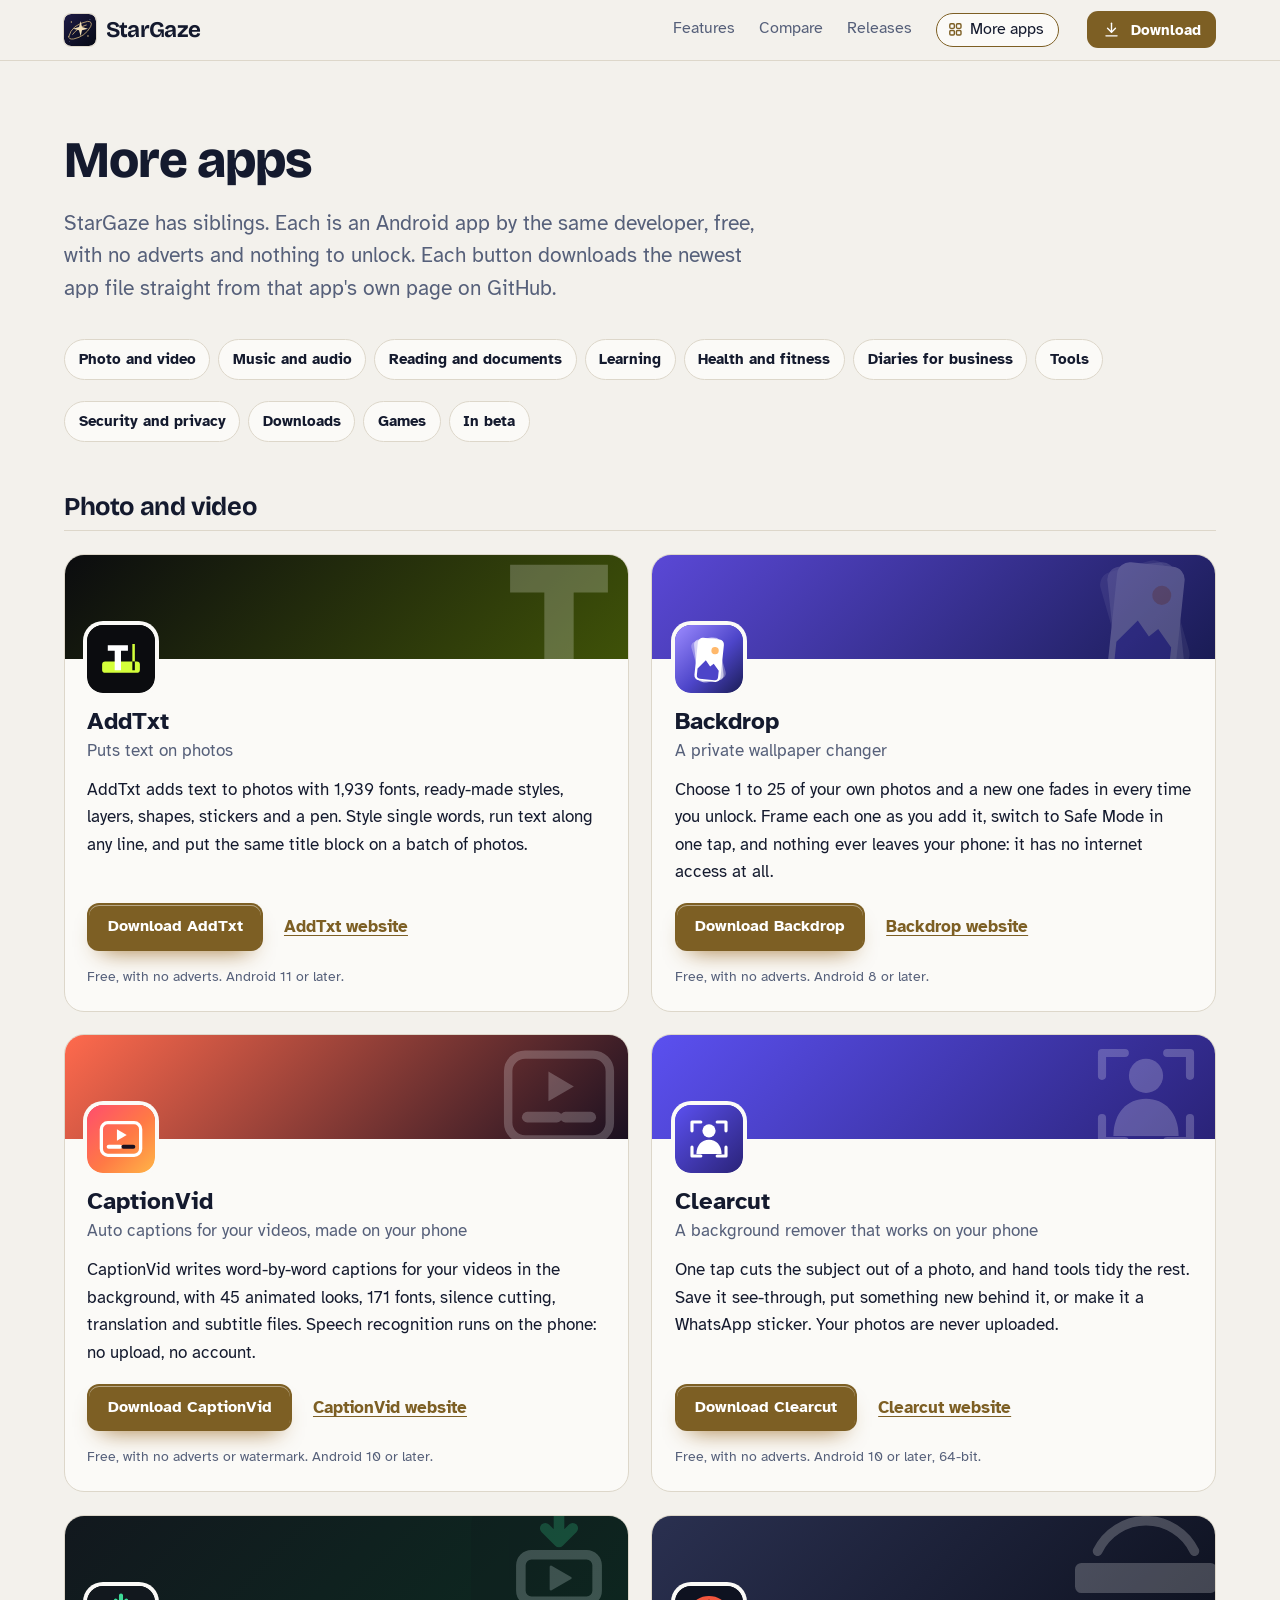
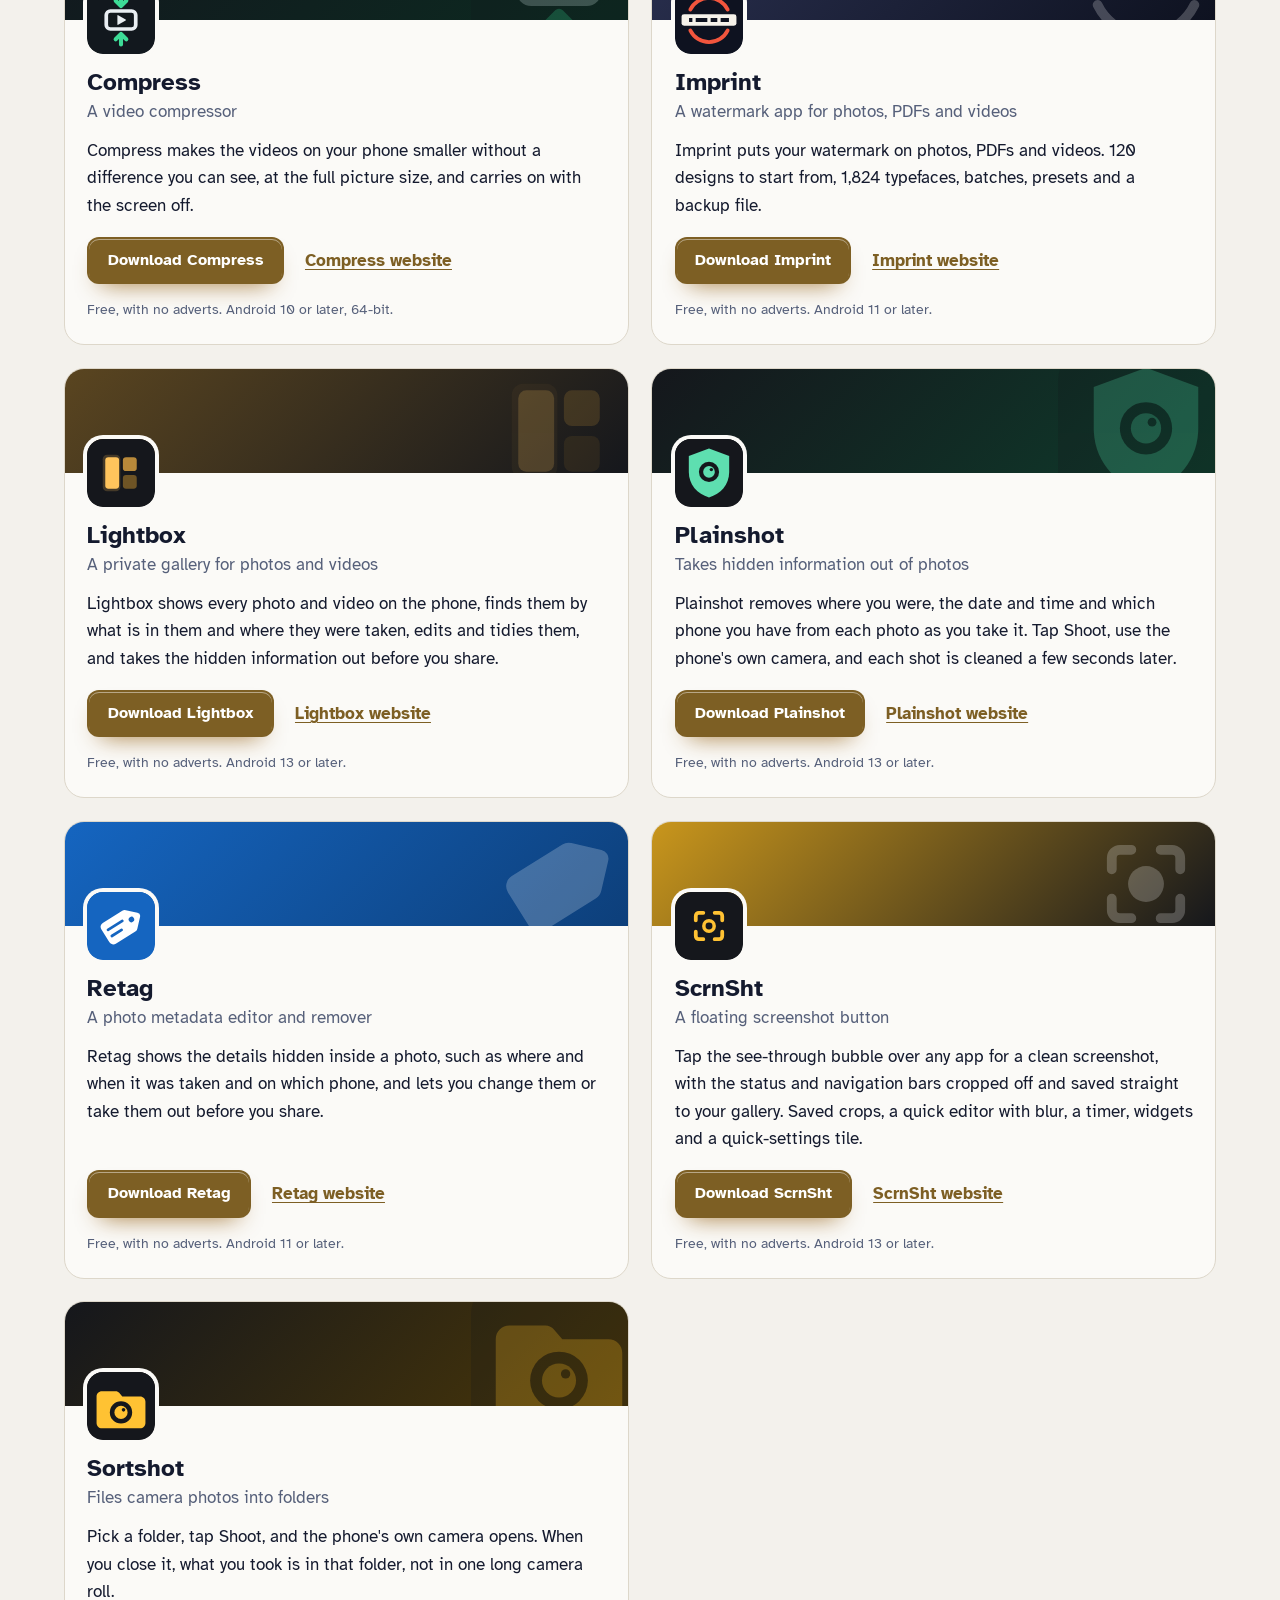
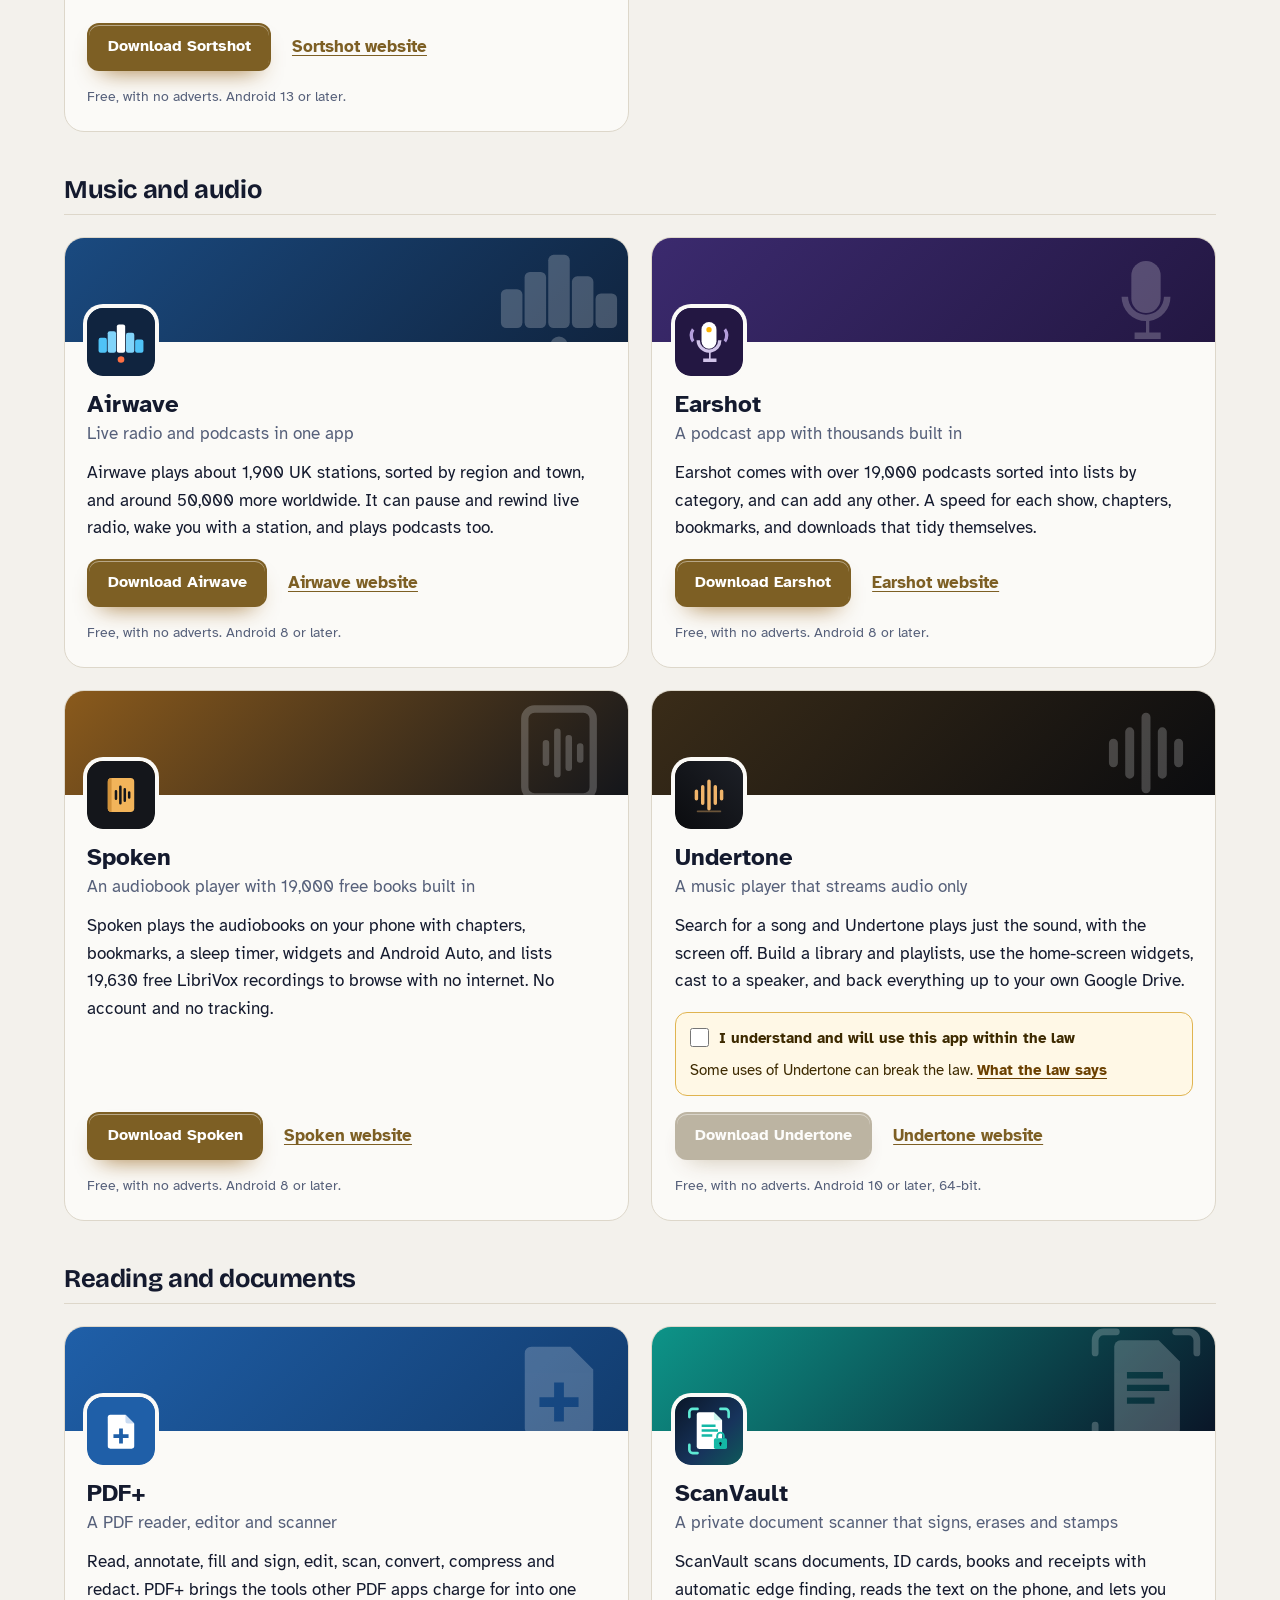
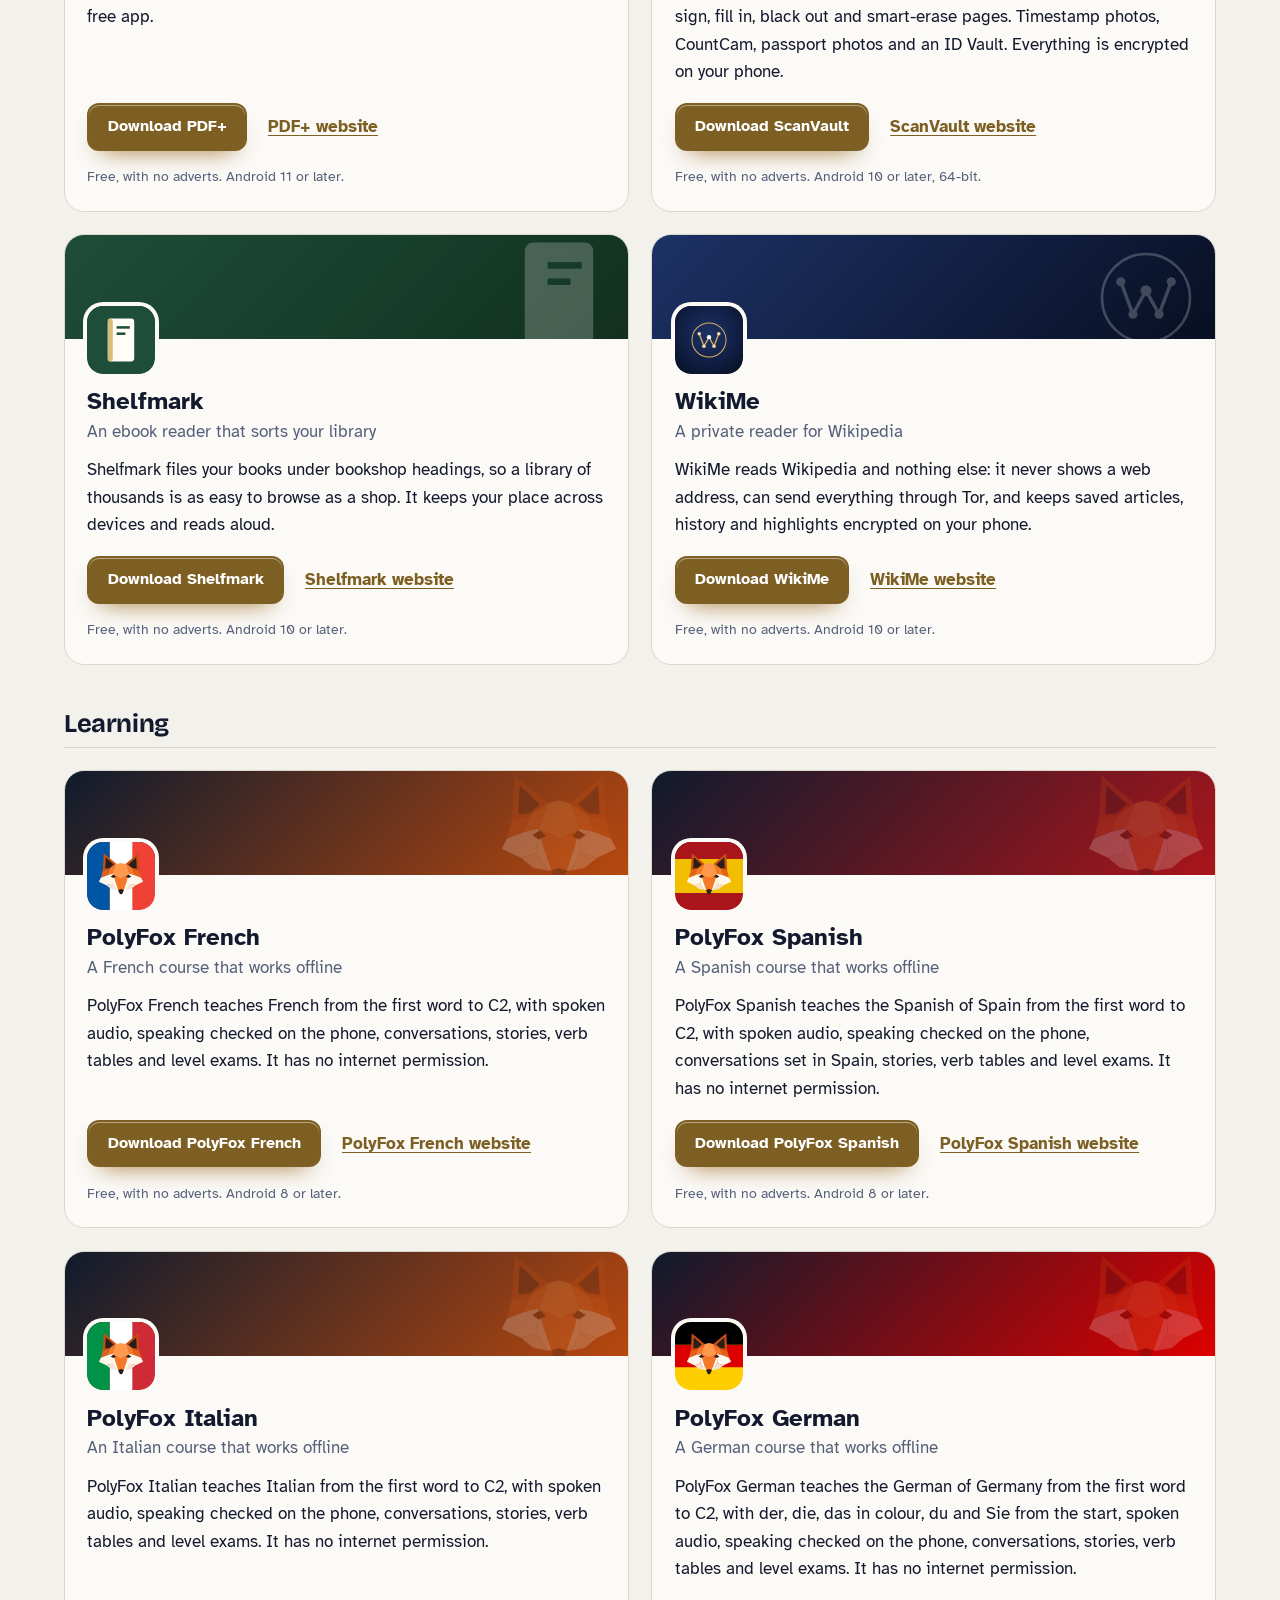
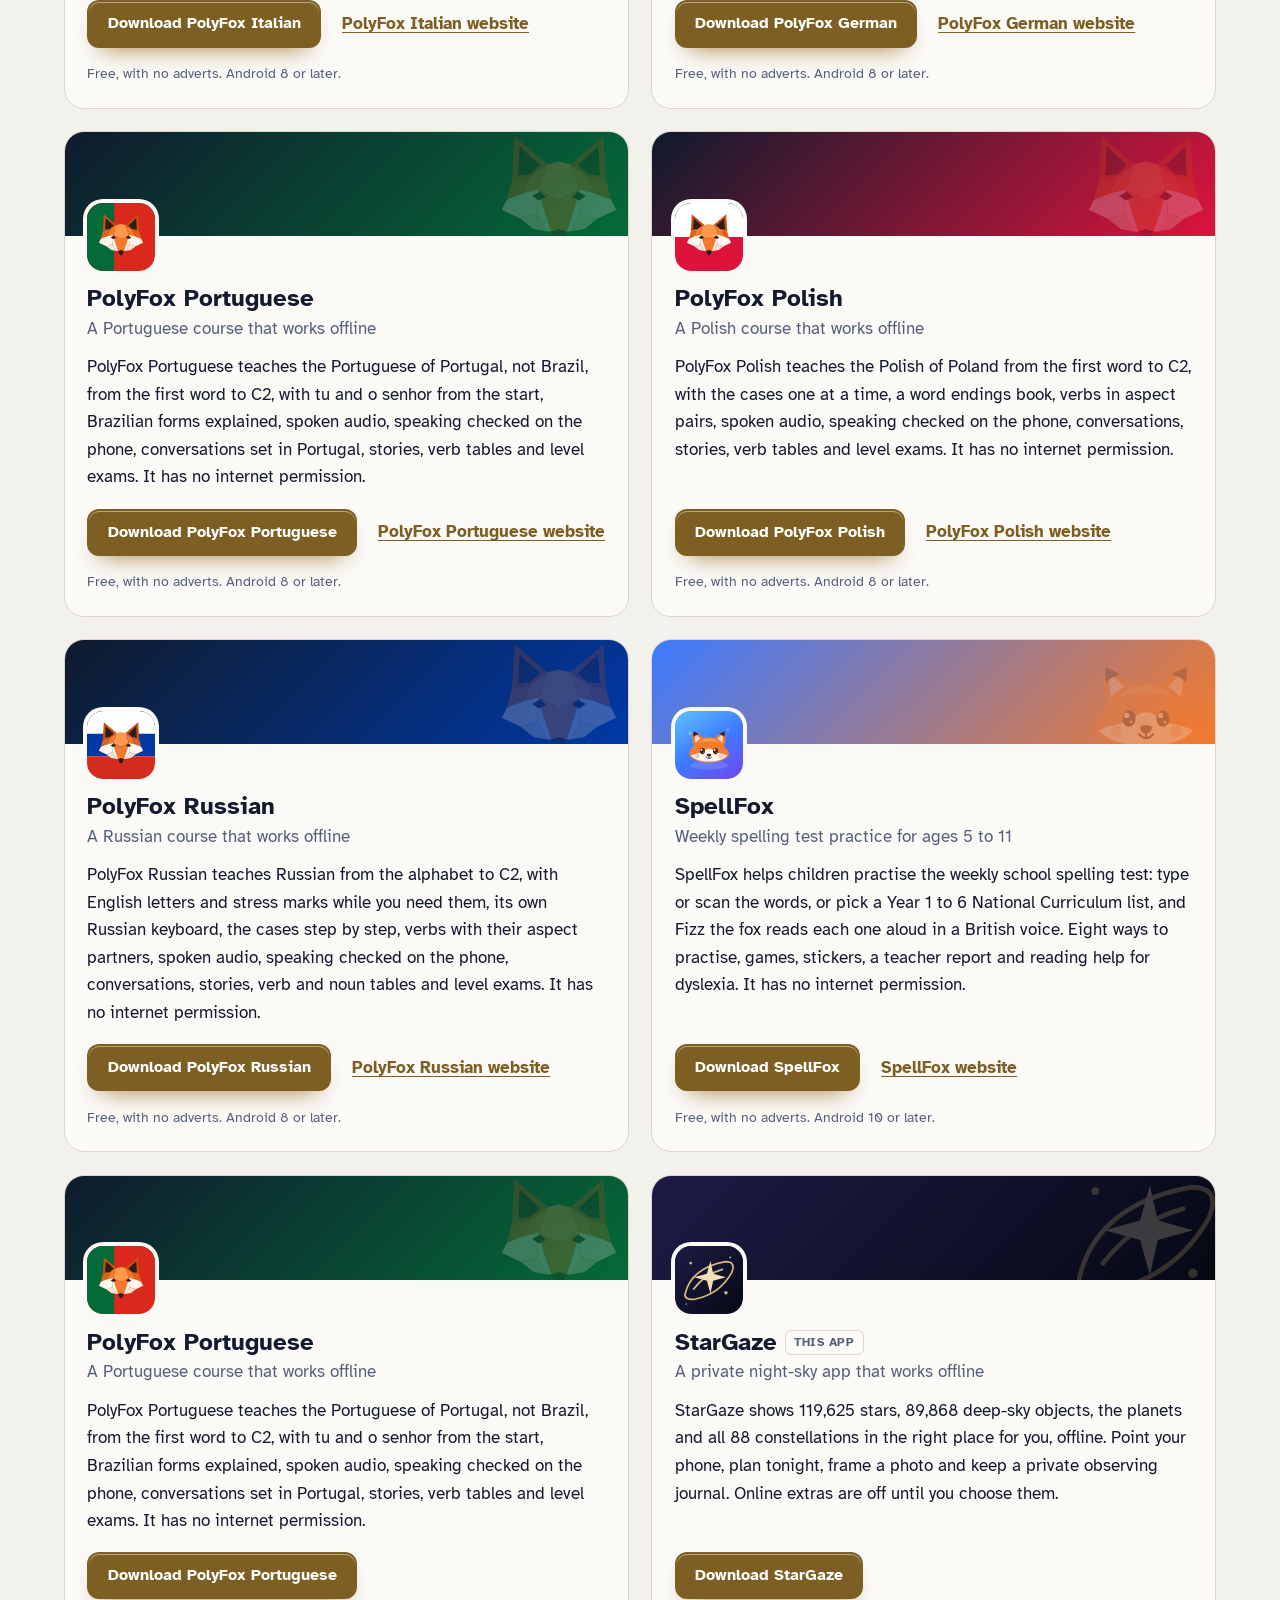
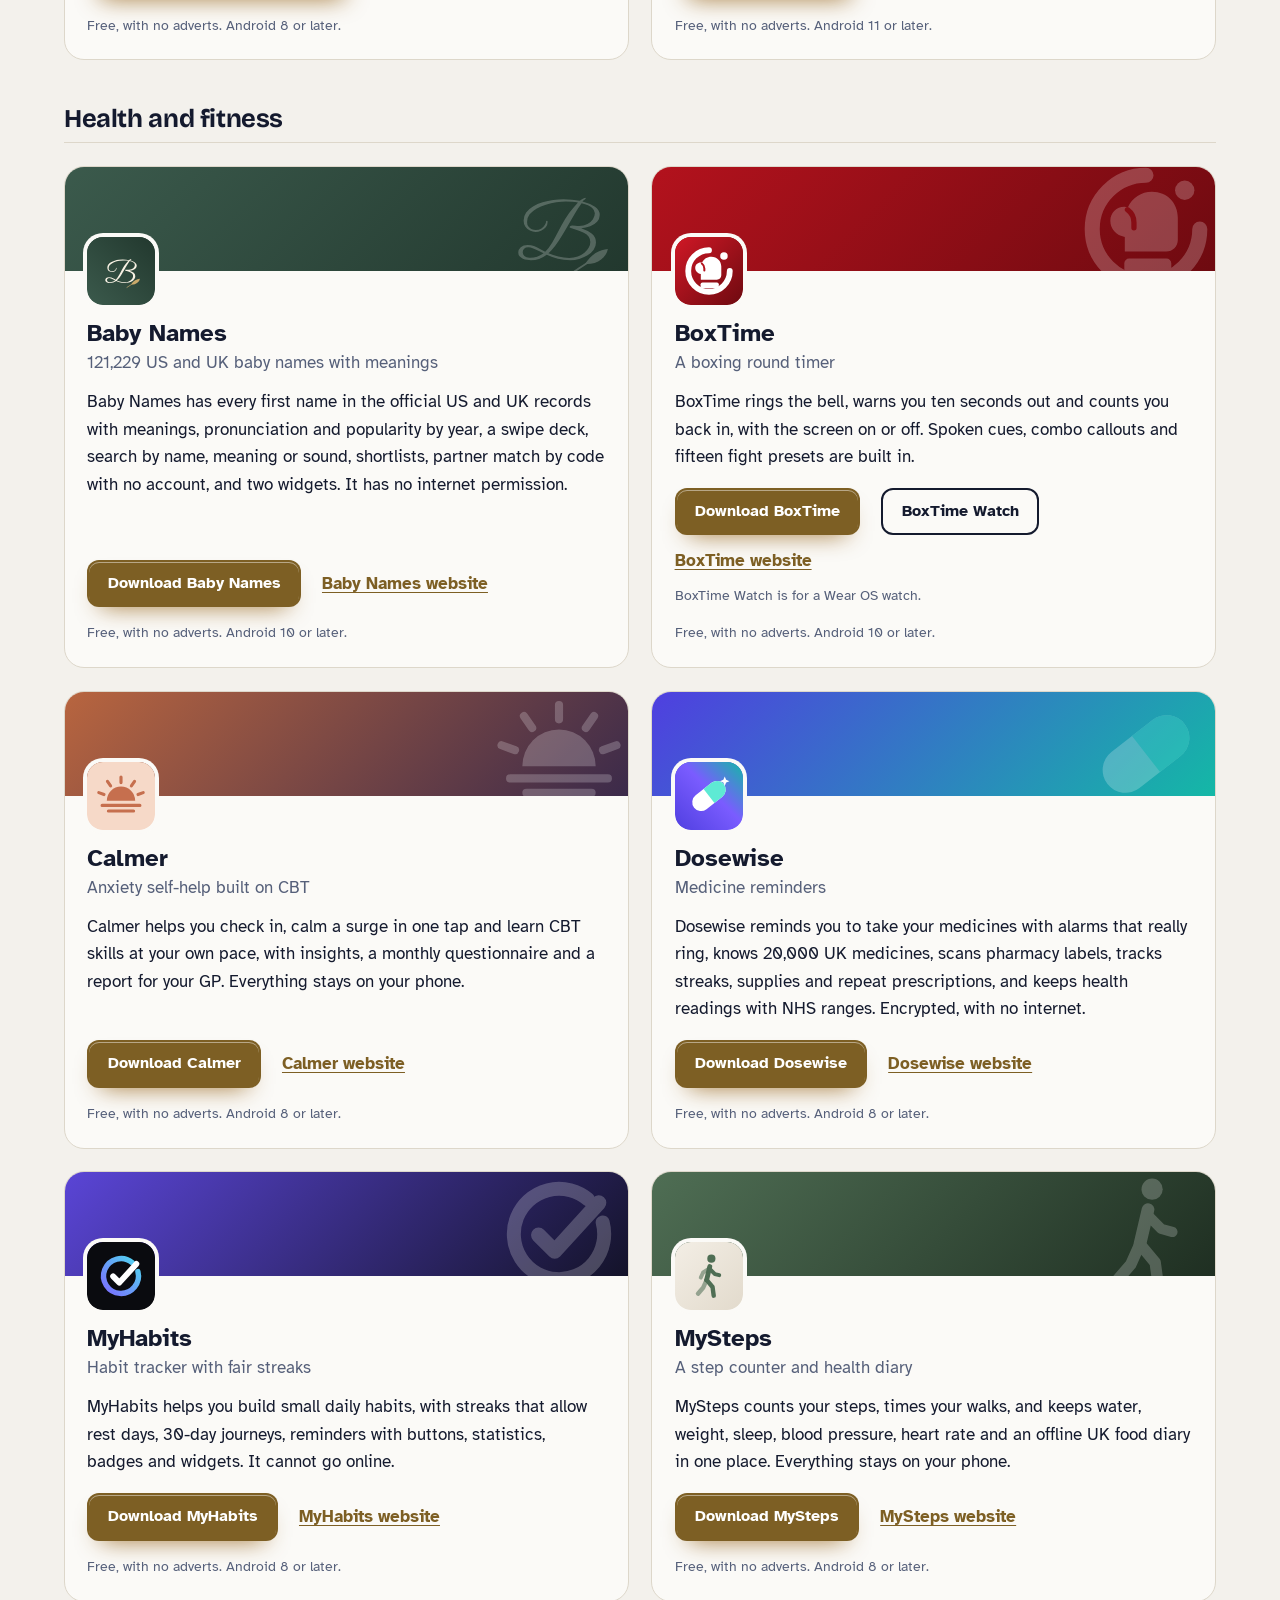
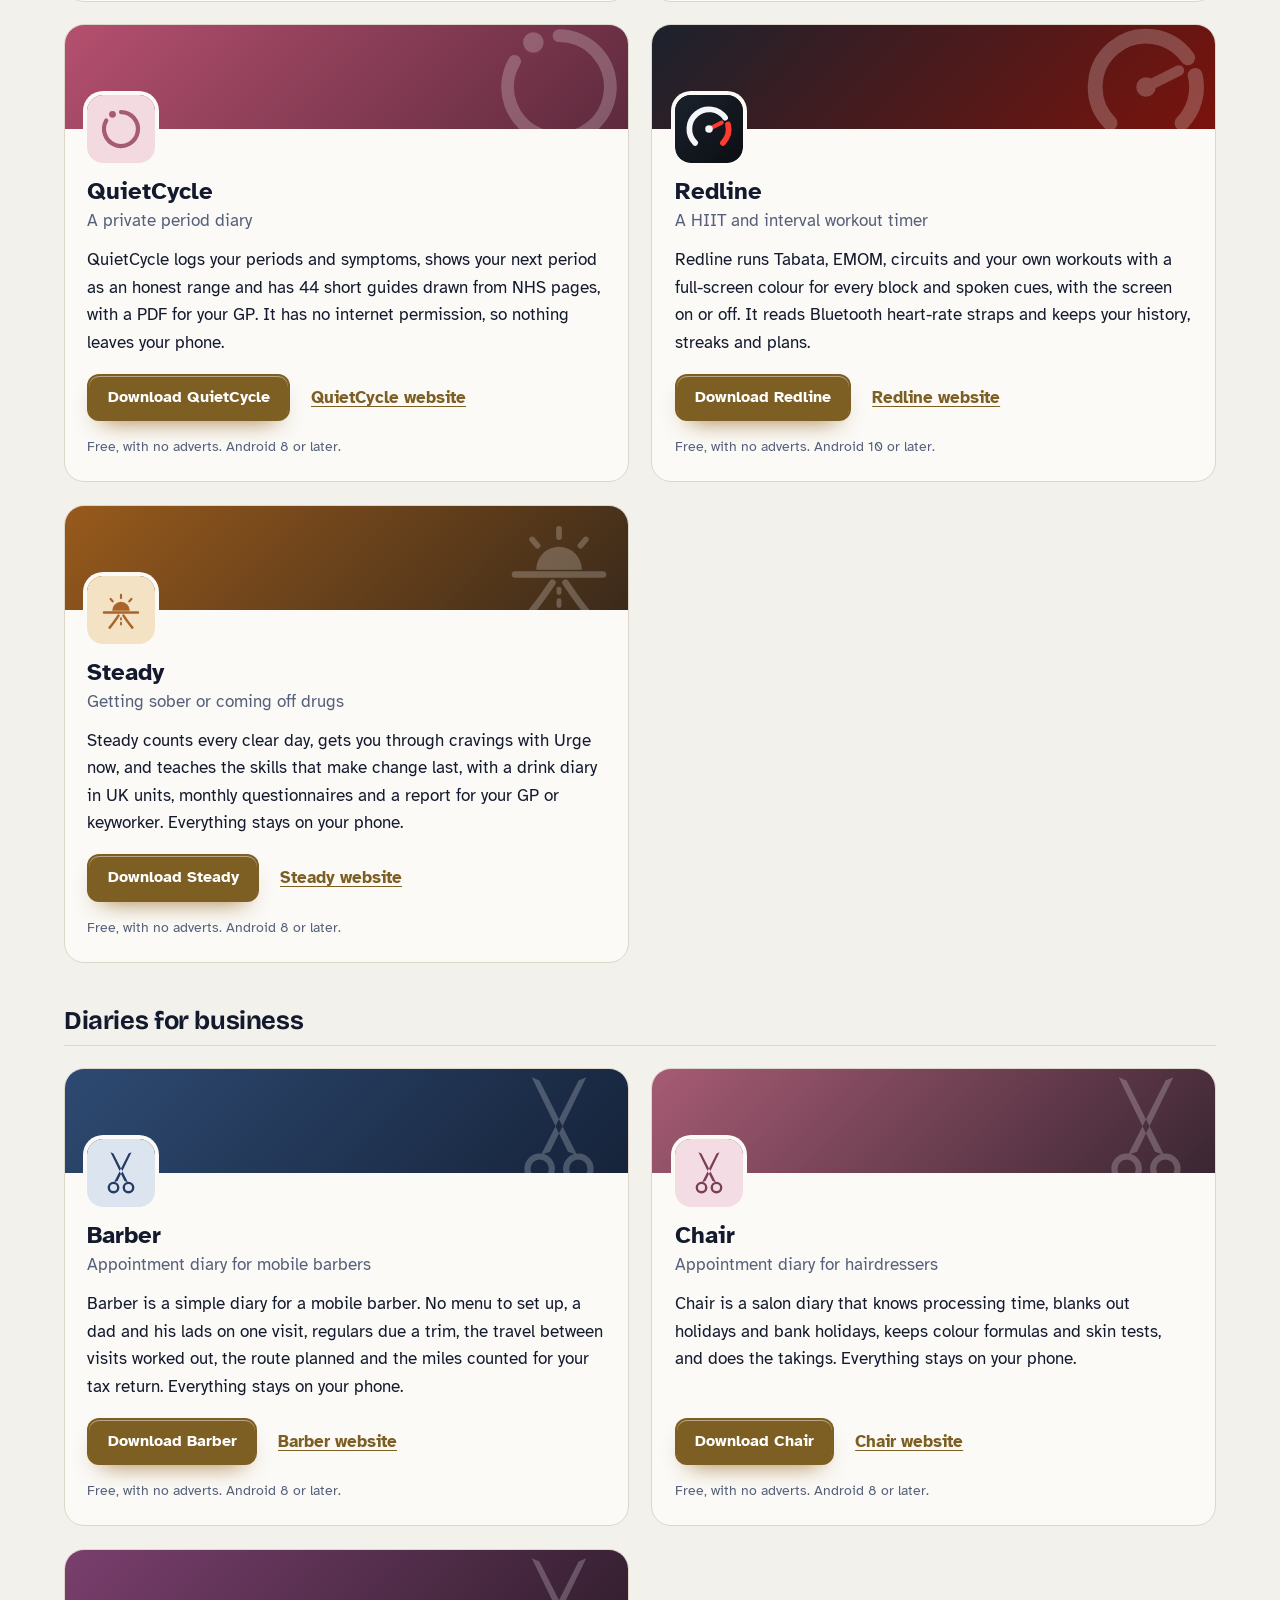
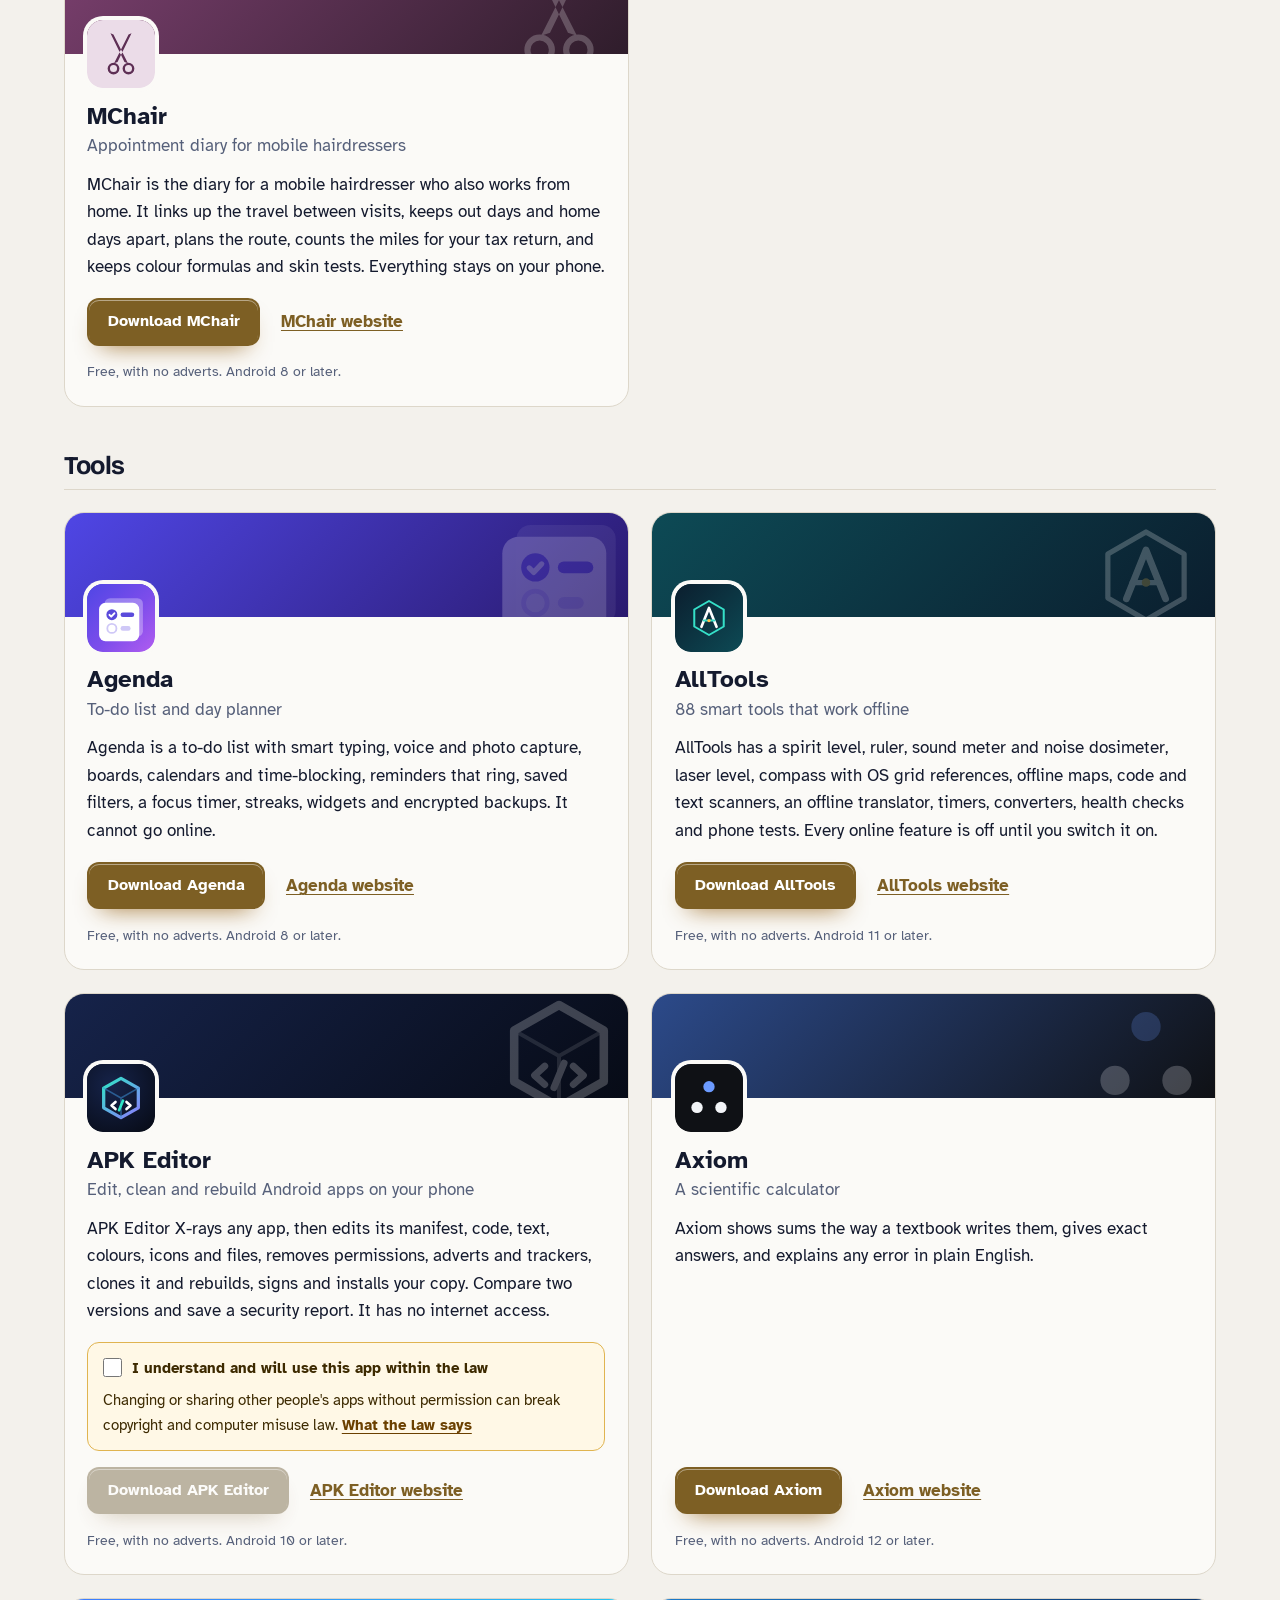
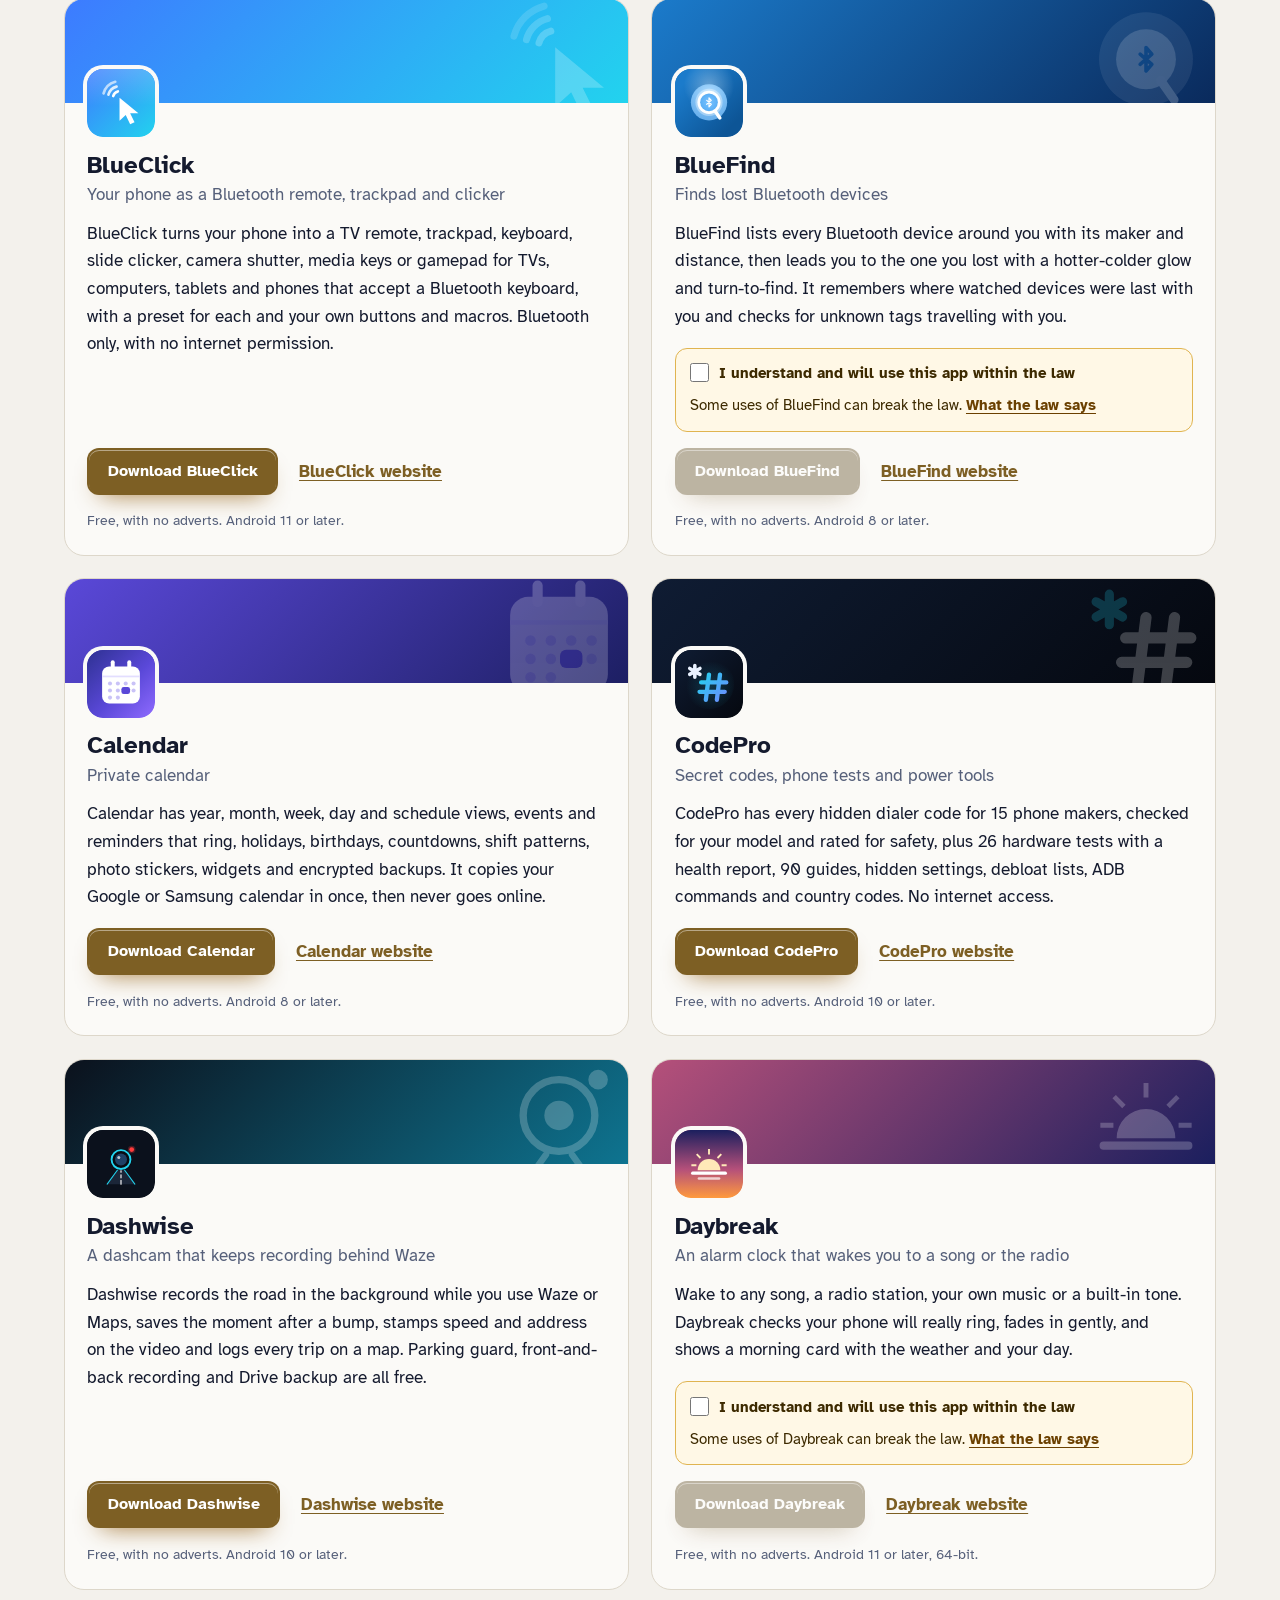
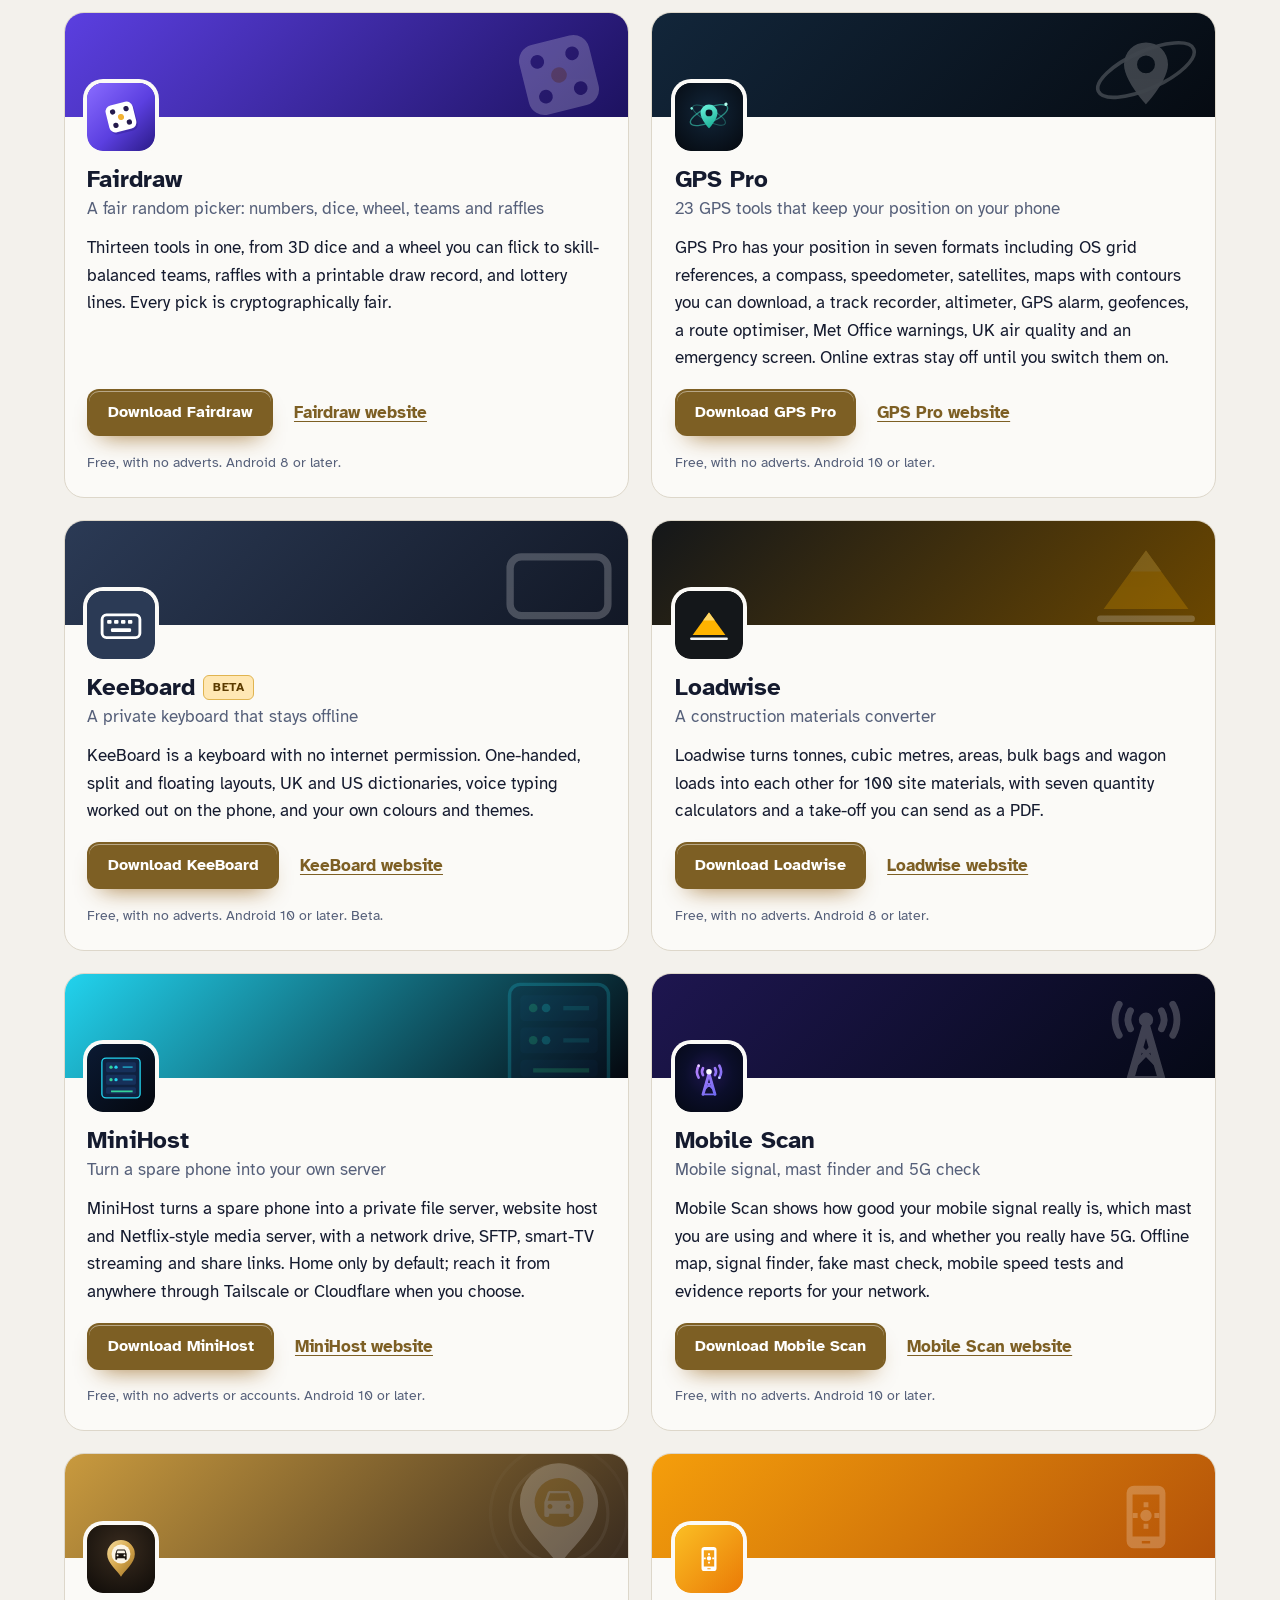
==== commit 615092ac: "More apps: add SpellFox" ====
--- a/more-apps.html
+++ b/more-apps.html
@@ -4,7 +4,7 @@
 <meta charset="utf-8">
 <meta name="viewport" content="width=device-width, initial-scale=1">
 <title>More free Android apps from the maker of StarGaze</title>
-<meta name="description" content="All 98 free Android apps from the maker of StarGaze, in one list by category, each with its download and a link to its website.">
+<meta name="description" content="All 99 free Android apps from the maker of StarGaze, in one list by category, each with its download and a link to its website.">
 <meta name="author" content="Jonathan Jackson">
 <link rel="canonical" href="https://customgpter.github.io/stargaze/more-apps.html">
 <meta name="theme-color" content="#f3f1ec" media="(prefers-color-scheme: light)">
@@ -12,7 +12,7 @@
 <meta property="og:type" content="website">
 <meta property="og:site_name" content="StarGaze">
 <meta property="og:title" content="More free Android apps from the maker of StarGaze">
-<meta property="og:description" content="All 98 free Android apps from the maker of StarGaze, in one list by category, each with its download and a link to its website.">
+<meta property="og:description" content="All 99 free Android apps from the maker of StarGaze, in one list by category, each with its download and a link to its website.">
 <meta property="og:url" content="https://customgpter.github.io/stargaze/more-apps.html">
 <meta property="og:image" content="https://customgpter.github.io/stargaze/assets/og.png">
 <meta property="og:image:width" content="1200">
@@ -26,7 +26,7 @@
 <link rel="preload" href="./assets/fonts/atkinson-hyperlegible-latin-400-normal.woff2" as="font" type="font/woff2" crossorigin>
 <link rel="stylesheet" href="./assets/site.css?v=1">
 <link rel="stylesheet" href="./assets/house.css?v=1">
-<script type="application/ld+json">{"@context":"https://schema.org","@type":"ItemList","name":"Apps from the maker of StarGaze","url":"https://customgpter.github.io/stargaze/more-apps.html","itemListElement":[{"@type":"ListItem","position":1,"name":"AddTxt","url":"https://customgpter.github.io/addtxt/"},{"@type":"ListItem","position":2,"name":"Backdrop","url":"https://customgpter.github.io/backdrop/"},{"@type":"ListItem","position":3,"name":"CaptionVid","url":"https://customgpter.github.io/captionvid/"},{"@type":"ListItem","position":4,"name":"Clearcut","url":"https://customgpter.github.io/clearcut/"},{"@type":"ListItem","position":5,"name":"Compress","url":"https://customgpter.github.io/compress/"},{"@type":"ListItem","position":6,"name":"Imprint","url":"https://customgpter.github.io/imprint/"},{"@type":"ListItem","position":7,"name":"Lightbox","url":"https://customgpter.github.io/lightbox/"},{"@type":"ListItem","position":8,"name":"Plainshot","url":"https://customgpter.github.io/plainshot/"},{"@type":"ListItem","position":9,"name":"Retag","url":"https://customgpter.github.io/retag/"},{"@type":"ListItem","position":10,"name":"ScrnSht","url":"https://customgpter.github.io/scrnsht/"},{"@type":"ListItem","position":11,"name":"Sortshot","url":"https://customgpter.github.io/sortshot/"},{"@type":"ListItem","position":12,"name":"Airwave","url":"https://customgpter.github.io/airwave/"},{"@type":"ListItem","position":13,"name":"Earshot","url":"https://customgpter.github.io/earshot/"},{"@type":"ListItem","position":14,"name":"Spoken","url":"https://customgpter.github.io/spoken/"},{"@type":"ListItem","position":15,"name":"Undertone","url":"https://customgpter.github.io/undertone/"},{"@type":"ListItem","position":16,"name":"PDF+","url":"https://customgpter.github.io/pdfplus/"},{"@type":"ListItem","position":17,"name":"ScanVault","url":"https://customgpter.github.io/scanvault/"},{"@type":"ListItem","position":18,"name":"Shelfmark","url":"https://customgpter.github.io/shelfmark/"},{"@type":"ListItem","position":19,"name":"WikiMe","url":"https://customgpter.github.io/wikime/"},{"@type":"ListItem","position":20,"name":"PolyFox French","url":"https://customgpter.github.io/polyfox/"},{"@type":"ListItem","position":21,"name":"StarGaze","url":"https://customgpter.github.io/stargaze/"},{"@type":"ListItem","position":22,"name":"Baby Names","url":"https://customgpter.github.io/babynames/"},{"@type":"ListItem","position":23,"name":"BoxTime","url":"https://customgpter.github.io/boxtime/"},{"@type":"ListItem","position":24,"name":"Calmer","url":"https://customgpter.github.io/calmer/"},{"@type":"ListItem","position":25,"name":"Dosewise","url":"https://customgpter.github.io/dosewise/"},{"@type":"ListItem","position":26,"name":"MyHabits","url":"https://customgpter.github.io/myhabits/"},{"@type":"ListItem","position":27,"name":"MySteps","url":"https://customgpter.github.io/mysteps/"},{"@type":"ListItem","position":28,"name":"QuietCycle","url":"https://customgpter.github.io/quietcycle/"},{"@type":"ListItem","position":29,"name":"Redline","url":"https://customgpter.github.io/redline/"},{"@type":"ListItem","position":30,"name":"Steady","url":"https://customgpter.github.io/steady/"},{"@type":"ListItem","position":31,"name":"Barber","url":"https://customgpter.github.io/barber/"},{"@type":"ListItem","position":32,"name":"Chair","url":"https://customgpter.github.io/chair/"},{"@type":"ListItem","position":33,"name":"MChair","url":"https://customgpter.github.io/mchair/"},{"@type":"ListItem","position":34,"name":"Agenda","url":"https://customgpter.github.io/agenda/"},{"@type":"ListItem","position":35,"name":"AllTools","url":"https://customgpter.github.io/alltools/"},{"@type":"ListItem","position":36,"name":"APK Editor","url":"https://customgpter.github.io/apkeditor/"},{"@type":"ListItem","position":37,"name":"Axiom","url":"https://customgpter.github.io/axiom/"},{"@type":"ListItem","position":38,"name":"BlueClick","url":"https://customgpter.github.io/blueclick/"},{"@type":"ListItem","position":39,"name":"BlueFind","url":"https://customgpter.github.io/bluefind/"},{"@type":"ListItem","position":40,"name":"Calendar","url":"https://customgpter.github.io/calendar/"},{"@type":"ListItem","position":41,"name":"CodePro","url":"https://customgpter.github.io/codepro/"},{"@type":"ListItem","position":42,"name":"Dashwise","url":"https://customgpter.github.io/dashwise/"},{"@type":"ListItem","position":43,"name":"Daybreak","url":"https://customgpter.github.io/daybreak/"},{"@type":"ListItem","position":44,"name":"Fairdraw","url":"https://customgpter.github.io/fairdraw/"},{"@type":"ListItem","position":45,"name":"GPS Pro","url":"https://customgpter.github.io/gpspro/"},{"@type":"ListItem","position":46,"name":"KeeBoard","url":"https://customgpter.github.io/keeboard/"},{"@type":"ListItem","position":47,"name":"Loadwise","url":"https://customgpter.github.io/loadwise/"},{"@type":"ListItem","position":48,"name":"MiniHost","url":"https://customgpter.github.io/minihost/"},{"@type":"ListItem","position":49,"name":"Mobile Scan","url":"https://customgpter.github.io/mobilescan/"},{"@type":"ListItem","position":50,"name":"Parkwise","url":"https://customgpter.github.io/parkwise/"},{"@type":"ListItem","position":51,"name":"Pocketmind","url":"https://customgpter.github.io/pocketmind/"},{"@type":"ListItem","position":52,"name":"Refine","url":"https://customgpter.github.io/refine/"},{"@type":"ListItem","position":53,"name":"Shiftwise","url":"https://customgpter.github.io/shiftwise/"},{"@type":"ListItem","position":54,"name":"SimpleCalc","url":"https://customgpter.github.io/simplecalc/"},{"@type":"ListItem","position":55,"name":"Skyline","url":"https://customgpter.github.io/skyline/"},{"@type":"ListItem","position":56,"name":"Slipway","url":"https://customgpter.github.io/slipway/"},{"@type":"ListItem","position":57,"name":"Tagger","url":"https://customgpter.github.io/tagger/"},{"@type":"ListItem","position":58,"name":"TotalClean","url":"https://customgpter.github.io/totalclean/"},{"@type":"ListItem","position":59,"name":"TVLink","url":"https://customgpter.github.io/tvlink/"},{"@type":"ListItem","position":60,"name":"Unbox","url":"https://customgpter.github.io/unbox/"},{"@type":"ListItem","position":61,"name":"WhatsKeep","url":"https://customgpter.github.io/whatskeep/"},{"@type":"ListItem","position":62,"name":"WiFi Scan","url":"https://customgpter.github.io/wifiscan/"},{"@type":"ListItem","position":63,"name":"Auditly","url":"https://customgpter.github.io/auditly/"},{"@type":"ListItem","position":64,"name":"Backchannel","url":"https://customgpter.github.io/backchannel/"},{"@type":"ListItem","position":65,"name":"ENotes","url":"https://customgpter.github.io/enotes/"},{"@type":"ListItem","position":66,"name":"FindMe","url":"https://customgpter.github.io/findme/"},{"@type":"ListItem","position":67,"name":"iLock","url":"https://customgpter.github.io/ilock/"},{"@type":"ListItem","position":68,"name":"ImSafe","url":"https://customgpter.github.io/imsafe/"},{"@type":"ListItem","position":69,"name":"IShred","url":"https://customgpter.github.io/ishred/"},{"@type":"ListItem","position":70,"name":"LockBox","url":"https://customgpter.github.io/lockbox/"},{"@type":"ListItem","position":71,"name":"PassVault","url":"https://customgpter.github.io/passvault/"},{"@type":"ListItem","position":72,"name":"SpyFind","url":"https://customgpter.github.io/spyfind/"},{"@type":"ListItem","position":73,"name":"TextWipe","url":"https://customgpter.github.io/textwipe/"},{"@type":"ListItem","position":74,"name":"Tracewire","url":"https://customgpter.github.io/tracewire/"},{"@type":"ListItem","position":75,"name":"Vigil","url":"https://customgpter.github.io/vigil/"},{"@type":"ListItem","position":76,"name":"Grab","url":"https://customgpter.github.io/grab/"},{"@type":"ListItem","position":77,"name":"Swarm","url":"https://customgpter.github.io/swarm/"},{"@type":"ListItem","position":78,"name":"Plane Games","url":"https://customgpter.github.io/plane-games/"},{"@type":"ListItem","position":79,"name":"Ninefold","url":"https://customgpter.github.io/ninefold/"},{"@type":"ListItem","position":80,"name":"Cubewise","url":"https://customgpter.github.io/cubewise/"},{"@type":"ListItem","position":81,"name":"Tilewise","url":"https://customgpter.github.io/tilewise/"},{"@type":"ListItem","position":82,"name":"Letterwise","url":"https://customgpter.github.io/letterwise/"},{"@type":"ListItem","position":83,"name":"Kingside","url":"https://customgpter.github.io/kingside/"},{"@type":"ListItem","position":84,"name":"Deckhand","url":"https://customgpter.github.io/deckhand/"},{"@type":"ListItem","position":85,"name":"SNESForge","url":"https://customgpter.github.io/snesforge/"},{"@type":"ListItem","position":86,"name":"Fame Boy","url":"https://customgpter.github.io/fameboy/"},{"@type":"ListItem","position":87,"name":"PSPPro","url":"https://customgpter.github.io/psppro/"},{"@type":"ListItem","position":88,"name":"MegaGen","url":"https://customgpter.github.io/megagen/"},{"@type":"ListItem","position":89,"name":"QVR","url":"https://customgpter.github.io/qvr/"},{"@type":"ListItem","position":90,"name":"QVR Watch","url":"https://customgpter.github.io/qvr-watch/"},{"@type":"ListItem","position":91,"name":"QVRLite","url":"https://customgpter.github.io/qvrlite/"},{"@type":"ListItem","position":92,"name":"Onionz","url":"https://customgpter.github.io/onionz/"},{"@type":"ListItem","position":93,"name":"OnionzWeb","url":"https://customgpter.github.io/onionzweb/"},{"@type":"ListItem","position":94,"name":"PolyFox German","url":"https://customgpter.github.io/polyfox-german/"},{"@type":"ListItem","position":95,"name":"PolyFox Portuguese","url":"https://customgpter.github.io/polyfox-portuguese/"},{"@type":"ListItem","position":96,"name":"PolyFox Polish","url":"https://customgpter.github.io/polyfox-polish/"},{"@type":"ListItem","position":97,"name":"PolyFox Russian","url":"https://customgpter.github.io/polyfox-russian/"}]}</script>
+<script type="application/ld+json">{"@context":"https://schema.org","@type":"ItemList","name":"Apps from the maker of StarGaze","url":"https://customgpter.github.io/stargaze/more-apps.html","itemListElement":[{"@type":"ListItem","position":1,"name":"AddTxt","url":"https://customgpter.github.io/addtxt/"},{"@type":"ListItem","position":2,"name":"Backdrop","url":"https://customgpter.github.io/backdrop/"},{"@type":"ListItem","position":3,"name":"CaptionVid","url":"https://customgpter.github.io/captionvid/"},{"@type":"ListItem","position":4,"name":"Clearcut","url":"https://customgpter.github.io/clearcut/"},{"@type":"ListItem","position":5,"name":"Compress","url":"https://customgpter.github.io/compress/"},{"@type":"ListItem","position":6,"name":"Imprint","url":"https://customgpter.github.io/imprint/"},{"@type":"ListItem","position":7,"name":"Lightbox","url":"https://customgpter.github.io/lightbox/"},{"@type":"ListItem","position":8,"name":"Plainshot","url":"https://customgpter.github.io/plainshot/"},{"@type":"ListItem","position":9,"name":"Retag","url":"https://customgpter.github.io/retag/"},{"@type":"ListItem","position":10,"name":"ScrnSht","url":"https://customgpter.github.io/scrnsht/"},{"@type":"ListItem","position":11,"name":"Sortshot","url":"https://customgpter.github.io/sortshot/"},{"@type":"ListItem","position":12,"name":"Airwave","url":"https://customgpter.github.io/airwave/"},{"@type":"ListItem","position":13,"name":"Earshot","url":"https://customgpter.github.io/earshot/"},{"@type":"ListItem","position":14,"name":"Spoken","url":"https://customgpter.github.io/spoken/"},{"@type":"ListItem","position":15,"name":"Undertone","url":"https://customgpter.github.io/undertone/"},{"@type":"ListItem","position":16,"name":"PDF+","url":"https://customgpter.github.io/pdfplus/"},{"@type":"ListItem","position":17,"name":"ScanVault","url":"https://customgpter.github.io/scanvault/"},{"@type":"ListItem","position":18,"name":"Shelfmark","url":"https://customgpter.github.io/shelfmark/"},{"@type":"ListItem","position":19,"name":"WikiMe","url":"https://customgpter.github.io/wikime/"},{"@type":"ListItem","position":20,"name":"PolyFox French","url":"https://customgpter.github.io/polyfox/"},{"@type":"ListItem","position":21,"name":"StarGaze","url":"https://customgpter.github.io/stargaze/"},{"@type":"ListItem","position":22,"name":"Baby Names","url":"https://customgpter.github.io/babynames/"},{"@type":"ListItem","position":23,"name":"BoxTime","url":"https://customgpter.github.io/boxtime/"},{"@type":"ListItem","position":24,"name":"Calmer","url":"https://customgpter.github.io/calmer/"},{"@type":"ListItem","position":25,"name":"Dosewise","url":"https://customgpter.github.io/dosewise/"},{"@type":"ListItem","position":26,"name":"MyHabits","url":"https://customgpter.github.io/myhabits/"},{"@type":"ListItem","position":27,"name":"MySteps","url":"https://customgpter.github.io/mysteps/"},{"@type":"ListItem","position":28,"name":"QuietCycle","url":"https://customgpter.github.io/quietcycle/"},{"@type":"ListItem","position":29,"name":"Redline","url":"https://customgpter.github.io/redline/"},{"@type":"ListItem","position":30,"name":"Steady","url":"https://customgpter.github.io/steady/"},{"@type":"ListItem","position":31,"name":"Barber","url":"https://customgpter.github.io/barber/"},{"@type":"ListItem","position":32,"name":"Chair","url":"https://customgpter.github.io/chair/"},{"@type":"ListItem","position":33,"name":"MChair","url":"https://customgpter.github.io/mchair/"},{"@type":"ListItem","position":34,"name":"Agenda","url":"https://customgpter.github.io/agenda/"},{"@type":"ListItem","position":35,"name":"AllTools","url":"https://customgpter.github.io/alltools/"},{"@type":"ListItem","position":36,"name":"APK Editor","url":"https://customgpter.github.io/apkeditor/"},{"@type":"ListItem","position":37,"name":"Axiom","url":"https://customgpter.github.io/axiom/"},{"@type":"ListItem","position":38,"name":"BlueClick","url":"https://customgpter.github.io/blueclick/"},{"@type":"ListItem","position":39,"name":"BlueFind","url":"https://customgpter.github.io/bluefind/"},{"@type":"ListItem","position":40,"name":"Calendar","url":"https://customgpter.github.io/calendar/"},{"@type":"ListItem","position":41,"name":"CodePro","url":"https://customgpter.github.io/codepro/"},{"@type":"ListItem","position":42,"name":"Dashwise","url":"https://customgpter.github.io/dashwise/"},{"@type":"ListItem","position":43,"name":"Daybreak","url":"https://customgpter.github.io/daybreak/"},{"@type":"ListItem","position":44,"name":"Fairdraw","url":"https://customgpter.github.io/fairdraw/"},{"@type":"ListItem","position":45,"name":"GPS Pro","url":"https://customgpter.github.io/gpspro/"},{"@type":"ListItem","position":46,"name":"KeeBoard","url":"https://customgpter.github.io/keeboard/"},{"@type":"ListItem","position":47,"name":"Loadwise","url":"https://customgpter.github.io/loadwise/"},{"@type":"ListItem","position":48,"name":"MiniHost","url":"https://customgpter.github.io/minihost/"},{"@type":"ListItem","position":49,"name":"Mobile Scan","url":"https://customgpter.github.io/mobilescan/"},{"@type":"ListItem","position":50,"name":"Parkwise","url":"https://customgpter.github.io/parkwise/"},{"@type":"ListItem","position":51,"name":"Pocketmind","url":"https://customgpter.github.io/pocketmind/"},{"@type":"ListItem","position":52,"name":"Refine","url":"https://customgpter.github.io/refine/"},{"@type":"ListItem","position":53,"name":"Shiftwise","url":"https://customgpter.github.io/shiftwise/"},{"@type":"ListItem","position":54,"name":"SimpleCalc","url":"https://customgpter.github.io/simplecalc/"},{"@type":"ListItem","position":55,"name":"Skyline","url":"https://customgpter.github.io/skyline/"},{"@type":"ListItem","position":56,"name":"Slipway","url":"https://customgpter.github.io/slipway/"},{"@type":"ListItem","position":57,"name":"Tagger","url":"https://customgpter.github.io/tagger/"},{"@type":"ListItem","position":58,"name":"TotalClean","url":"https://customgpter.github.io/totalclean/"},{"@type":"ListItem","position":59,"name":"TVLink","url":"https://customgpter.github.io/tvlink/"},{"@type":"ListItem","position":60,"name":"Unbox","url":"https://customgpter.github.io/unbox/"},{"@type":"ListItem","position":61,"name":"WhatsKeep","url":"https://customgpter.github.io/whatskeep/"},{"@type":"ListItem","position":62,"name":"WiFi Scan","url":"https://customgpter.github.io/wifiscan/"},{"@type":"ListItem","position":63,"name":"Auditly","url":"https://customgpter.github.io/auditly/"},{"@type":"ListItem","position":64,"name":"Backchannel","url":"https://customgpter.github.io/backchannel/"},{"@type":"ListItem","position":65,"name":"ENotes","url":"https://customgpter.github.io/enotes/"},{"@type":"ListItem","position":66,"name":"FindMe","url":"https://customgpter.github.io/findme/"},{"@type":"ListItem","position":67,"name":"iLock","url":"https://customgpter.github.io/ilock/"},{"@type":"ListItem","position":68,"name":"ImSafe","url":"https://customgpter.github.io/imsafe/"},{"@type":"ListItem","position":69,"name":"IShred","url":"https://customgpter.github.io/ishred/"},{"@type":"ListItem","position":70,"name":"LockBox","url":"https://customgpter.github.io/lockbox/"},{"@type":"ListItem","position":71,"name":"PassVault","url":"https://customgpter.github.io/passvault/"},{"@type":"ListItem","position":72,"name":"SpyFind","url":"https://customgpter.github.io/spyfind/"},{"@type":"ListItem","position":73,"name":"TextWipe","url":"https://customgpter.github.io/textwipe/"},{"@type":"ListItem","position":74,"name":"Tracewire","url":"https://customgpter.github.io/tracewire/"},{"@type":"ListItem","position":75,"name":"Vigil","url":"https://customgpter.github.io/vigil/"},{"@type":"ListItem","position":76,"name":"Grab","url":"https://customgpter.github.io/grab/"},{"@type":"ListItem","position":77,"name":"Swarm","url":"https://customgpter.github.io/swarm/"},{"@type":"ListItem","position":78,"name":"Plane Games","url":"https://customgpter.github.io/plane-games/"},{"@type":"ListItem","position":79,"name":"Ninefold","url":"https://customgpter.github.io/ninefold/"},{"@type":"ListItem","position":80,"name":"Cubewise","url":"https://customgpter.github.io/cubewise/"},{"@type":"ListItem","position":81,"name":"Tilewise","url":"https://customgpter.github.io/tilewise/"},{"@type":"ListItem","position":82,"name":"Letterwise","url":"https://customgpter.github.io/letterwise/"},{"@type":"ListItem","position":83,"name":"Kingside","url":"https://customgpter.github.io/kingside/"},{"@type":"ListItem","position":84,"name":"Deckhand","url":"https://customgpter.github.io/deckhand/"},{"@type":"ListItem","position":85,"name":"SNESForge","url":"https://customgpter.github.io/snesforge/"},{"@type":"ListItem","position":86,"name":"Fame Boy","url":"https://customgpter.github.io/fameboy/"},{"@type":"ListItem","position":87,"name":"PSPPro","url":"https://customgpter.github.io/psppro/"},{"@type":"ListItem","position":88,"name":"MegaGen","url":"https://customgpter.github.io/megagen/"},{"@type":"ListItem","position":89,"name":"QVR","url":"https://customgpter.github.io/qvr/"},{"@type":"ListItem","position":90,"name":"QVR Watch","url":"https://customgpter.github.io/qvr-watch/"},{"@type":"ListItem","position":91,"name":"QVRLite","url":"https://customgpter.github.io/qvrlite/"},{"@type":"ListItem","position":92,"name":"Onionz","url":"https://customgpter.github.io/onionz/"},{"@type":"ListItem","position":93,"name":"OnionzWeb","url":"https://customgpter.github.io/onionzweb/"},{"@type":"ListItem","position":94,"name":"PolyFox German","url":"https://customgpter.github.io/polyfox-german/"},{"@type":"ListItem","position":95,"name":"PolyFox Portuguese","url":"https://customgpter.github.io/polyfox-portuguese/"},{"@type":"ListItem","position":96,"name":"PolyFox Polish","url":"https://customgpter.github.io/polyfox-polish/"},{"@type":"ListItem","position":97,"name":"PolyFox Russian","url":"https://customgpter.github.io/polyfox-russian/"},{"@type":"ListItem","position":98,"name":"SpellFox","url":"https://customgpter.github.io/spellfox/"}]}</script>
 <link rel="stylesheet" href="./assets/apps-list.css?v=1">
 <script src="./assets/apps-list.js?v=1" defer></script>
 </head>
@@ -69,7 +69,7 @@
 <li class="mapp" style="--b:#1e4d3a;--b2:#12301f"><div class="mapp-cover" aria-hidden="true"><svg viewBox="0 0 108 108"><rect x="33" y="20" width="42" height="68" rx="5" fill="#fff"/><rect x="47" y="32" width="21" height="4" fill="#1e4d3a"/><rect x="47" y="42" width="14" height="4" fill="#1e4d3a"/></svg></div><div class="mapp-body"><svg class="mapp-icon" viewBox="0 0 108 108" aria-hidden="true"><rect width="108" height="108" rx="24" fill="#1e4d3a"/><rect x="33" y="20" width="42" height="68" rx="5" fill="#fffdf5"/><rect x="33" y="20" width="8" height="68" rx="4" fill="#d9bd76"/><rect x="47" y="32" width="21" height="4" fill="#1e4d3a"/><rect x="47" y="42" width="14" height="4" fill="#1e4d3a"/></svg><h3>Shelfmark</h3><p class="mapp-kind">An ebook reader that sorts your library</p><p class="mapp-say">Shelfmark files your books under bookshop headings, so a library of thousands is as easy to browse as a shop. It keeps your place across devices and reads aloud.</p><p class="mapp-go"><a class="button" href="https://github.com/CustomGPTer/shelfmark/releases/latest/download/Shelfmark.apk">Download Shelfmark</a><a class="mapp-site" href="https://customgpter.github.io/shelfmark/">Shelfmark website</a></p><p class="mapp-needs">Free, with no adverts. Android 10 or later.</p></div></li><li class="mapp" style="--b:#1c3266;--b2:#080f22"><div class="mapp-cover" aria-hidden="true"><svg viewBox="0 0 108 108"><circle cx="54" cy="54" r="27" fill="none" stroke="#fff" stroke-width="1.6"/><path d="M38.5,44 L46,64 L54,49.5 L62,64 L69.5,44" fill="none" stroke="#fff" stroke-width="2.1" stroke-linejoin="round" stroke-linecap="round"/><circle cx="38.5" cy="44" r="2.8" fill="#fff"/><circle cx="46" cy="64" r="2.8" fill="#fff"/><circle cx="54" cy="49.5" r="3.4" fill="#fff"/><circle cx="62" cy="64" r="2.8" fill="#fff"/><circle cx="69.5" cy="44" r="2.8" fill="#fff"/></svg></div><div class="mapp-body"><svg class="mapp-icon" viewBox="0 0 108 108" aria-hidden="true"><defs><radialGradient id="i-wikime-wmbg" cx="0.5" cy="0.41" r="0.75"><stop offset="0" stop-color="#1c3266"/><stop offset="0.5" stop-color="#122149"/><stop offset="1" stop-color="#080f22"/></radialGradient></defs><rect width="108" height="108" rx="24" fill="url(#i-wikime-wmbg)"/><circle cx="54" cy="54" r="27" fill="none" stroke="#D6AE62" stroke-width="1.6"/><path d="M38.5,44 L46,64 L54,49.5 L62,64 L69.5,44" fill="none" stroke="#D6AE62" stroke-width="2.1" stroke-linejoin="round" stroke-linecap="round"/><circle cx="38.5" cy="44" r="2.8" fill="#F1D9A2"/><circle cx="46" cy="64" r="2.8" fill="#F1D9A2"/><circle cx="54" cy="49.5" r="3.4" fill="#fff"/><circle cx="62" cy="64" r="2.8" fill="#F1D9A2"/><circle cx="69.5" cy="44" r="2.8" fill="#F1D9A2"/></svg><h3>WikiMe</h3><p class="mapp-kind">A private reader for Wikipedia</p><p class="mapp-say">WikiMe reads Wikipedia and nothing else: it never shows a web address, can send everything through Tor, and keeps saved articles, history and highlights encrypted on your phone.</p><p class="mapp-go"><a class="button" href="https://github.com/CustomGPTer/wikime/releases/latest/download/WikiMe.apk">Download WikiMe</a><a class="mapp-site" href="https://customgpter.github.io/wikime/">WikiMe website</a></p><p class="mapp-needs">Free, with no adverts. Android 10 or later.</p></div></li></ul></div>
 <div class="mapps-group" role="group" aria-labelledby="apps-learning"><h2 class="mapps-cat" id="apps-learning">Learning</h2>
 <ul class="mapps"><li class="mapp" style="--b:#0f1b2d;--b2:#b8480f"><div class="mapp-cover" aria-hidden="true"><svg viewBox="0 0 108 108"><polygon fill="#C94E12" points="26.7,17.9 47.0,35.1 36.1,42.9 25.1,45.2"/><polygon fill="#C94E12" points="82.9,45.2 71.9,42.9 61.0,35.1 81.3,17.9"/><polygon fill="#2B1D17" points="29.8,24.1 42.3,35.8 36.1,41.3 29.0,42.1"/><polygon fill="#2B1D17" points="79.0,42.1 71.9,41.3 65.7,35.8 78.2,24.1"/><polygon fill="#FF9A4D" points="54.0,33.5 47.0,35.1 41.5,50.7 54.0,56.9"/><polygon fill="#FF9A4D" points="54.0,56.9 66.5,50.7 61.0,35.1 54.0,33.5"/><polygon fill="#F47A2A" points="47.0,35.1 36.1,42.9 32.2,53.0 41.5,50.7"/><polygon fill="#F47A2A" points="66.5,50.7 75.8,53.0 71.9,42.9 61.0,35.1"/><polygon fill="#E2611A" points="36.1,42.9 25.1,45.2 22.0,56.9 32.2,53.0"/><polygon fill="#E2611A" points="75.8,53.0 86.0,56.9 82.9,45.2 71.9,42.9"/><polygon fill="#FFF6EC" points="32.2,53.0 22.0,56.9 18.9,63.1 30.6,68.6 40.7,65.5 41.5,50.7"/><polygon fill="#FFF6EC" points="66.5,50.7 67.3,65.5 77.4,68.6 89.1,63.1 86.0,56.9 75.8,53.0"/><polygon fill="#F3E3D2" points="30.6,68.6 40.7,65.5 47.0,76.4 38.4,74.8"/><polygon fill="#F3E3D2" points="69.6,74.8 61.0,76.4 67.3,65.5 77.4,68.6"/><polygon fill="#F47A2A" points="41.5,50.7 54.0,56.9 54.0,78.0 49.3,76.4 44.6,62.4"/><polygon fill="#F47A2A" points="63.4,62.4 58.7,76.4 54.0,78.0 54.0,56.9 66.5,50.7"/><polygon fill="#FFF6EC" points="41.5,50.7 44.6,62.4 49.3,76.4 47.0,76.4 40.7,65.5"/><polygon fill="#FFF6EC" points="67.3,65.5 61.0,76.4 58.7,76.4 63.4,62.4 66.5,50.7"/><polygon fill="#2B1D17" points="49.3,76.4 54.0,74.8 58.7,76.4 56.3,81.9 54.0,83.4 51.7,81.9"/><polygon fill="#2B1D17" points="37.6,54.6 42.3,51.8 46.2,55.3 41.5,57.3"/><polygon fill="#2B1D17" points="66.5,57.3 61.8,55.3 65.7,51.8 70.4,54.6"/></svg></div><div class="mapp-body"><svg class="mapp-icon" viewBox="0 0 108 108" aria-hidden="true"><rect width="108" height="108" rx="24" fill="#EF4135"/><path fill="#FFFFFF" d="M36 0H72V108H36Z"/><path fill="#0055A4" d="M24 0H36V108H24A24 24 0 0 1 0 84V24A24 24 0 0 1 24 0Z"/><polygon fill="#C94E12" points="26.7,17.9 47.0,35.1 36.1,42.9 25.1,45.2"/><polygon fill="#C94E12" points="82.9,45.2 71.9,42.9 61.0,35.1 81.3,17.9"/><polygon fill="#2B1D17" points="29.8,24.1 42.3,35.8 36.1,41.3 29.0,42.1"/><polygon fill="#2B1D17" points="79.0,42.1 71.9,41.3 65.7,35.8 78.2,24.1"/><polygon fill="#FF9A4D" points="54.0,33.5 47.0,35.1 41.5,50.7 54.0,56.9"/><polygon fill="#FF9A4D" points="54.0,56.9 66.5,50.7 61.0,35.1 54.0,33.5"/><polygon fill="#F47A2A" points="47.0,35.1 36.1,42.9 32.2,53.0 41.5,50.7"/><polygon fill="#F47A2A" points="66.5,50.7 75.8,53.0 71.9,42.9 61.0,35.1"/><polygon fill="#E2611A" points="36.1,42.9 25.1,45.2 22.0,56.9 32.2,53.0"/><polygon fill="#E2611A" points="75.8,53.0 86.0,56.9 82.9,45.2 71.9,42.9"/><polygon fill="#FFF6EC" points="32.2,53.0 22.0,56.9 18.9,63.1 30.6,68.6 40.7,65.5 41.5,50.7"/><polygon fill="#FFF6EC" points="66.5,50.7 67.3,65.5 77.4,68.6 89.1,63.1 86.0,56.9 75.8,53.0"/><polygon fill="#F3E3D2" points="30.6,68.6 40.7,65.5 47.0,76.4 38.4,74.8"/><polygon fill="#F3E3D2" points="69.6,74.8 61.0,76.4 67.3,65.5 77.4,68.6"/><polygon fill="#F47A2A" points="41.5,50.7 54.0,56.9 54.0,78.0 49.3,76.4 44.6,62.4"/><polygon fill="#F47A2A" points="63.4,62.4 58.7,76.4 54.0,78.0 54.0,56.9 66.5,50.7"/><polygon fill="#FFF6EC" points="41.5,50.7 44.6,62.4 49.3,76.4 47.0,76.4 40.7,65.5"/><polygon fill="#FFF6EC" points="67.3,65.5 61.0,76.4 58.7,76.4 63.4,62.4 66.5,50.7"/><polygon fill="#2B1D17" points="49.3,76.4 54.0,74.8 58.7,76.4 56.3,81.9 54.0,83.4 51.7,81.9"/><polygon fill="#2B1D17" points="37.6,54.6 42.3,51.8 46.2,55.3 41.5,57.3"/><polygon fill="#2B1D17" points="66.5,57.3 61.8,55.3 65.7,51.8 70.4,54.6"/></svg><h3>PolyFox French</h3><p class="mapp-kind">A French course that works offline</p><p class="mapp-say">PolyFox French teaches French from the first word to C2, with spoken audio, speaking checked on the phone, conversations, stories, verb tables and level exams. It has no internet permission.</p><p class="mapp-go"><a class="button" href="https://github.com/CustomGPTer/polyfox/releases/latest/download/PolyFox.apk">Download PolyFox French</a><a class="mapp-site" href="https://customgpter.github.io/polyfox/">PolyFox French website</a></p><p class="mapp-needs">Free, with no adverts. Android 8 or later.</p></div></li><li class="mapp" style="--b:#0f1b2d;--b2:#aa151b"><div class="mapp-cover" aria-hidden="true"><svg viewBox="0 0 108 108"><polygon fill="#C94E12" points="26.7,17.9 47.0,35.1 36.1,42.9 25.1,45.2"/><polygon fill="#C94E12" points="82.9,45.2 71.9,42.9 61.0,35.1 81.3,17.9"/><polygon fill="#2B1D17" points="29.8,24.1 42.3,35.8 36.1,41.3 29.0,42.1"/><polygon fill="#2B1D17" points="79.0,42.1 71.9,41.3 65.7,35.8 78.2,24.1"/><polygon fill="#FF9A4D" points="54.0,33.5 47.0,35.1 41.5,50.7 54.0,56.9"/><polygon fill="#FF9A4D" points="54.0,56.9 66.5,50.7 61.0,35.1 54.0,33.5"/><polygon fill="#F47A2A" points="47.0,35.1 36.1,42.9 32.2,53.0 41.5,50.7"/><polygon fill="#F47A2A" points="66.5,50.7 75.8,53.0 71.9,42.9 61.0,35.1"/><polygon fill="#E2611A" points="36.1,42.9 25.1,45.2 22.0,56.9 32.2,53.0"/><polygon fill="#E2611A" points="75.8,53.0 86.0,56.9 82.9,45.2 71.9,42.9"/><polygon fill="#FFF6EC" points="32.2,53.0 22.0,56.9 18.9,63.1 30.6,68.6 40.7,65.5 41.5,50.7"/><polygon fill="#FFF6EC" points="66.5,50.7 67.3,65.5 77.4,68.6 89.1,63.1 86.0,56.9 75.8,53.0"/><polygon fill="#F3E3D2" points="30.6,68.6 40.7,65.5 47.0,76.4 38.4,74.8"/><polygon fill="#F3E3D2" points="69.6,74.8 61.0,76.4 67.3,65.5 77.4,68.6"/><polygon fill="#F47A2A" points="41.5,50.7 54.0,56.9 54.0,78.0 49.3,76.4 44.6,62.4"/><polygon fill="#F47A2A" points="63.4,62.4 58.7,76.4 54.0,78.0 54.0,56.9 66.5,50.7"/><polygon fill="#FFF6EC" points="41.5,50.7 44.6,62.4 49.3,76.4 47.0,76.4 40.7,65.5"/><polygon fill="#FFF6EC" points="67.3,65.5 61.0,76.4 58.7,76.4 63.4,62.4 66.5,50.7"/><polygon fill="#2B1D17" points="49.3,76.4 54.0,74.8 58.7,76.4 56.3,81.9 54.0,83.4 51.7,81.9"/><polygon fill="#2B1D17" points="37.6,54.6 42.3,51.8 46.2,55.3 41.5,57.3"/><polygon fill="#2B1D17" points="66.5,57.3 61.8,55.3 65.7,51.8 70.4,54.6"/></svg></div><div class="mapp-body"><svg class="mapp-icon" viewBox="0 0 108 108" aria-hidden="true"><rect width="108" height="108" rx="24" fill="#AA151B"/><path fill="#F1BF00" d="M0 27H108V81H0Z"/><polygon fill="#C94E12" points="26.7,17.9 47.0,35.1 36.1,42.9 25.1,45.2"/><polygon fill="#C94E12" points="82.9,45.2 71.9,42.9 61.0,35.1 81.3,17.9"/><polygon fill="#2B1D17" points="29.8,24.1 42.3,35.8 36.1,41.3 29.0,42.1"/><polygon fill="#2B1D17" points="79.0,42.1 71.9,41.3 65.7,35.8 78.2,24.1"/><polygon fill="#FF9A4D" points="54.0,33.5 47.0,35.1 41.5,50.7 54.0,56.9"/><polygon fill="#FF9A4D" points="54.0,56.9 66.5,50.7 61.0,35.1 54.0,33.5"/><polygon fill="#F47A2A" points="47.0,35.1 36.1,42.9 32.2,53.0 41.5,50.7"/><polygon fill="#F47A2A" points="66.5,50.7 75.8,53.0 71.9,42.9 61.0,35.1"/><polygon fill="#E2611A" points="36.1,42.9 25.1,45.2 22.0,56.9 32.2,53.0"/><polygon fill="#E2611A" points="75.8,53.0 86.0,56.9 82.9,45.2 71.9,42.9"/><polygon fill="#FFF6EC" points="32.2,53.0 22.0,56.9 18.9,63.1 30.6,68.6 40.7,65.5 41.5,50.7"/><polygon fill="#FFF6EC" points="66.5,50.7 67.3,65.5 77.4,68.6 89.1,63.1 86.0,56.9 75.8,53.0"/><polygon fill="#F3E3D2" points="30.6,68.6 40.7,65.5 47.0,76.4 38.4,74.8"/><polygon fill="#F3E3D2" points="69.6,74.8 61.0,76.4 67.3,65.5 77.4,68.6"/><polygon fill="#F47A2A" points="41.5,50.7 54.0,56.9 54.0,78.0 49.3,76.4 44.6,62.4"/><polygon fill="#F47A2A" points="63.4,62.4 58.7,76.4 54.0,78.0 54.0,56.9 66.5,50.7"/><polygon fill="#FFF6EC" points="41.5,50.7 44.6,62.4 49.3,76.4 47.0,76.4 40.7,65.5"/><polygon fill="#FFF6EC" points="67.3,65.5 61.0,76.4 58.7,76.4 63.4,62.4 66.5,50.7"/><polygon fill="#2B1D17" points="49.3,76.4 54.0,74.8 58.7,76.4 56.3,81.9 54.0,83.4 51.7,81.9"/><polygon fill="#2B1D17" points="37.6,54.6 42.3,51.8 46.2,55.3 41.5,57.3"/><polygon fill="#2B1D17" points="66.5,57.3 61.8,55.3 65.7,51.8 70.4,54.6"/></svg><h3>PolyFox Spanish</h3><p class="mapp-kind">A Spanish course that works offline</p><p class="mapp-say">PolyFox Spanish teaches the Spanish of Spain from the first word to C2, with spoken audio, speaking checked on the phone, conversations set in Spain, stories, verb tables and level exams. It has no internet permission.</p><p class="mapp-go"><a class="button" href="https://github.com/CustomGPTer/polyfox-spanish/releases/latest/download/PolyFox.apk">Download PolyFox Spanish</a><a class="mapp-site" href="https://customgpter.github.io/polyfox-spanish/">PolyFox Spanish website</a></p><p class="mapp-needs">Free, with no adverts. Android 8 or later.</p></div></li>
-<li class="mapp" style="--b:#0f1b2d;--b2:#b8480f"><div class="mapp-cover" aria-hidden="true"><svg viewBox="0 0 108 108"><polygon fill="#C94E12" points="26.7,17.9 47.0,35.1 36.1,42.9 25.1,45.2"/><polygon fill="#C94E12" points="82.9,45.2 71.9,42.9 61.0,35.1 81.3,17.9"/><polygon fill="#2B1D17" points="29.8,24.1 42.3,35.8 36.1,41.3 29.0,42.1"/><polygon fill="#2B1D17" points="79.0,42.1 71.9,41.3 65.7,35.8 78.2,24.1"/><polygon fill="#FF9A4D" points="54.0,33.5 47.0,35.1 41.5,50.7 54.0,56.9"/><polygon fill="#FF9A4D" points="54.0,56.9 66.5,50.7 61.0,35.1 54.0,33.5"/><polygon fill="#F47A2A" points="47.0,35.1 36.1,42.9 32.2,53.0 41.5,50.7"/><polygon fill="#F47A2A" points="66.5,50.7 75.8,53.0 71.9,42.9 61.0,35.1"/><polygon fill="#E2611A" points="36.1,42.9 25.1,45.2 22.0,56.9 32.2,53.0"/><polygon fill="#E2611A" points="75.8,53.0 86.0,56.9 82.9,45.2 71.9,42.9"/><polygon fill="#FFF6EC" points="32.2,53.0 22.0,56.9 18.9,63.1 30.6,68.6 40.7,65.5 41.5,50.7"/><polygon fill="#FFF6EC" points="66.5,50.7 67.3,65.5 77.4,68.6 89.1,63.1 86.0,56.9 75.8,53.0"/><polygon fill="#F3E3D2" points="30.6,68.6 40.7,65.5 47.0,76.4 38.4,74.8"/><polygon fill="#F3E3D2" points="69.6,74.8 61.0,76.4 67.3,65.5 77.4,68.6"/><polygon fill="#F47A2A" points="41.5,50.7 54.0,56.9 54.0,78.0 49.3,76.4 44.6,62.4"/><polygon fill="#F47A2A" points="63.4,62.4 58.7,76.4 54.0,78.0 54.0,56.9 66.5,50.7"/><polygon fill="#FFF6EC" points="41.5,50.7 44.6,62.4 49.3,76.4 47.0,76.4 40.7,65.5"/><polygon fill="#FFF6EC" points="67.3,65.5 61.0,76.4 58.7,76.4 63.4,62.4 66.5,50.7"/><polygon fill="#2B1D17" points="49.3,76.4 54.0,74.8 58.7,76.4 56.3,81.9 54.0,83.4 51.7,81.9"/><polygon fill="#2B1D17" points="37.6,54.6 42.3,51.8 46.2,55.3 41.5,57.3"/><polygon fill="#2B1D17" points="66.5,57.3 61.8,55.3 65.7,51.8 70.4,54.6"/></svg></div><div class="mapp-body"><svg class="mapp-icon" viewBox="0 0 108 108" aria-hidden="true"><rect width="108" height="108" rx="24" fill="#CE2B37"/><path fill="#FFFFFF" d="M36 0H72V108H36Z"/><path fill="#009246" d="M24 0H36V108H24A24 24 0 0 1 0 84V24A24 24 0 0 1 24 0Z"/><polygon fill="#C94E12" points="26.7,17.9 47.0,35.1 36.1,42.9 25.1,45.2"/><polygon fill="#C94E12" points="82.9,45.2 71.9,42.9 61.0,35.1 81.3,17.9"/><polygon fill="#2B1D17" points="29.8,24.1 42.3,35.8 36.1,41.3 29.0,42.1"/><polygon fill="#2B1D17" points="79.0,42.1 71.9,41.3 65.7,35.8 78.2,24.1"/><polygon fill="#FF9A4D" points="54.0,33.5 47.0,35.1 41.5,50.7 54.0,56.9"/><polygon fill="#FF9A4D" points="54.0,56.9 66.5,50.7 61.0,35.1 54.0,33.5"/><polygon fill="#F47A2A" points="47.0,35.1 36.1,42.9 32.2,53.0 41.5,50.7"/><polygon fill="#F47A2A" points="66.5,50.7 75.8,53.0 71.9,42.9 61.0,35.1"/><polygon fill="#E2611A" points="36.1,42.9 25.1,45.2 22.0,56.9 32.2,53.0"/><polygon fill="#E2611A" points="75.8,53.0 86.0,56.9 82.9,45.2 71.9,42.9"/><polygon fill="#FFF6EC" points="32.2,53.0 22.0,56.9 18.9,63.1 30.6,68.6 40.7,65.5 41.5,50.7"/><polygon fill="#FFF6EC" points="66.5,50.7 67.3,65.5 77.4,68.6 89.1,63.1 86.0,56.9 75.8,53.0"/><polygon fill="#F3E3D2" points="30.6,68.6 40.7,65.5 47.0,76.4 38.4,74.8"/><polygon fill="#F3E3D2" points="69.6,74.8 61.0,76.4 67.3,65.5 77.4,68.6"/><polygon fill="#F47A2A" points="41.5,50.7 54.0,56.9 54.0,78.0 49.3,76.4 44.6,62.4"/><polygon fill="#F47A2A" points="63.4,62.4 58.7,76.4 54.0,78.0 54.0,56.9 66.5,50.7"/><polygon fill="#FFF6EC" points="41.5,50.7 44.6,62.4 49.3,76.4 47.0,76.4 40.7,65.5"/><polygon fill="#FFF6EC" points="67.3,65.5 61.0,76.4 58.7,76.4 63.4,62.4 66.5,50.7"/><polygon fill="#2B1D17" points="49.3,76.4 54.0,74.8 58.7,76.4 56.3,81.9 54.0,83.4 51.7,81.9"/><polygon fill="#2B1D17" points="37.6,54.6 42.3,51.8 46.2,55.3 41.5,57.3"/><polygon fill="#2B1D17" points="66.5,57.3 61.8,55.3 65.7,51.8 70.4,54.6"/></svg><h3>PolyFox Italian</h3><p class="mapp-kind">An Italian course that works offline</p><p class="mapp-say">PolyFox Italian teaches Italian from the first word to C2, with spoken audio, speaking checked on the phone, conversations, stories, verb tables and level exams. It has no internet permission.</p><p class="mapp-go"><a class="button" href="https://github.com/CustomGPTer/polyfox-italian/releases/latest/download/PolyFox-Italian.apk">Download PolyFox Italian</a><a class="mapp-site" href="https://customgpter.github.io/polyfox-italian/">PolyFox Italian website</a></p><p class="mapp-needs">Free, with no adverts. Android 8 or later.</p></div></li><li class="mapp" style="--b:#0f1b2d;--b2:#dd0000"><div class="mapp-cover" aria-hidden="true"><svg viewBox="0 0 108 108"><polygon fill="#C94E12" points="26.7,17.9 47.0,35.1 36.1,42.9 25.1,45.2"/><polygon fill="#C94E12" points="82.9,45.2 71.9,42.9 61.0,35.1 81.3,17.9"/><polygon fill="#2B1D17" points="29.8,24.1 42.3,35.8 36.1,41.3 29.0,42.1"/><polygon fill="#2B1D17" points="79.0,42.1 71.9,41.3 65.7,35.8 78.2,24.1"/><polygon fill="#FF9A4D" points="54.0,33.5 47.0,35.1 41.5,50.7 54.0,56.9"/><polygon fill="#FF9A4D" points="54.0,56.9 66.5,50.7 61.0,35.1 54.0,33.5"/><polygon fill="#F47A2A" points="47.0,35.1 36.1,42.9 32.2,53.0 41.5,50.7"/><polygon fill="#F47A2A" points="66.5,50.7 75.8,53.0 71.9,42.9 61.0,35.1"/><polygon fill="#E2611A" points="36.1,42.9 25.1,45.2 22.0,56.9 32.2,53.0"/><polygon fill="#E2611A" points="75.8,53.0 86.0,56.9 82.9,45.2 71.9,42.9"/><polygon fill="#FFF6EC" points="32.2,53.0 22.0,56.9 18.9,63.1 30.6,68.6 40.7,65.5 41.5,50.7"/><polygon fill="#FFF6EC" points="66.5,50.7 67.3,65.5 77.4,68.6 89.1,63.1 86.0,56.9 75.8,53.0"/><polygon fill="#F3E3D2" points="30.6,68.6 40.7,65.5 47.0,76.4 38.4,74.8"/><polygon fill="#F3E3D2" points="69.6,74.8 61.0,76.4 67.3,65.5 77.4,68.6"/><polygon fill="#F47A2A" points="41.5,50.7 54.0,56.9 54.0,78.0 49.3,76.4 44.6,62.4"/><polygon fill="#F47A2A" points="63.4,62.4 58.7,76.4 54.0,78.0 54.0,56.9 66.5,50.7"/><polygon fill="#FFF6EC" points="41.5,50.7 44.6,62.4 49.3,76.4 47.0,76.4 40.7,65.5"/><polygon fill="#FFF6EC" points="67.3,65.5 61.0,76.4 58.7,76.4 63.4,62.4 66.5,50.7"/><polygon fill="#2B1D17" points="49.3,76.4 54.0,74.8 58.7,76.4 56.3,81.9 54.0,83.4 51.7,81.9"/><polygon fill="#2B1D17" points="37.6,54.6 42.3,51.8 46.2,55.3 41.5,57.3"/><polygon fill="#2B1D17" points="66.5,57.3 61.8,55.3 65.7,51.8 70.4,54.6"/></svg></div><div class="mapp-body"><svg class="mapp-icon" viewBox="0 0 108 108" aria-hidden="true"><rect width="108" height="108" rx="24" fill="#FFCE00"/><path fill="#DD0000" d="M0 36H108V72H0Z"/><path fill="#000000" d="M24 0H84A24 24 0 0 1 108 24V36H0V24A24 24 0 0 1 24 0Z"/><polygon fill="#C94E12" points="26.7,17.9 47.0,35.1 36.1,42.9 25.1,45.2"/><polygon fill="#C94E12" points="82.9,45.2 71.9,42.9 61.0,35.1 81.3,17.9"/><polygon fill="#2B1D17" points="29.8,24.1 42.3,35.8 36.1,41.3 29.0,42.1"/><polygon fill="#2B1D17" points="79.0,42.1 71.9,41.3 65.7,35.8 78.2,24.1"/><polygon fill="#FF9A4D" points="54.0,33.5 47.0,35.1 41.5,50.7 54.0,56.9"/><polygon fill="#FF9A4D" points="54.0,56.9 66.5,50.7 61.0,35.1 54.0,33.5"/><polygon fill="#F47A2A" points="47.0,35.1 36.1,42.9 32.2,53.0 41.5,50.7"/><polygon fill="#F47A2A" points="66.5,50.7 75.8,53.0 71.9,42.9 61.0,35.1"/><polygon fill="#E2611A" points="36.1,42.9 25.1,45.2 22.0,56.9 32.2,53.0"/><polygon fill="#E2611A" points="75.8,53.0 86.0,56.9 82.9,45.2 71.9,42.9"/><polygon fill="#FFF6EC" points="32.2,53.0 22.0,56.9 18.9,63.1 30.6,68.6 40.7,65.5 41.5,50.7"/><polygon fill="#FFF6EC" points="66.5,50.7 67.3,65.5 77.4,68.6 89.1,63.1 86.0,56.9 75.8,53.0"/><polygon fill="#F3E3D2" points="30.6,68.6 40.7,65.5 47.0,76.4 38.4,74.8"/><polygon fill="#F3E3D2" points="69.6,74.8 61.0,76.4 67.3,65.5 77.4,68.6"/><polygon fill="#F47A2A" points="41.5,50.7 54.0,56.9 54.0,78.0 49.3,76.4 44.6,62.4"/><polygon fill="#F47A2A" points="63.4,62.4 58.7,76.4 54.0,78.0 54.0,56.9 66.5,50.7"/><polygon fill="#FFF6EC" points="41.5,50.7 44.6,62.4 49.3,76.4 47.0,76.4 40.7,65.5"/><polygon fill="#FFF6EC" points="67.3,65.5 61.0,76.4 58.7,76.4 63.4,62.4 66.5,50.7"/><polygon fill="#2B1D17" points="49.3,76.4 54.0,74.8 58.7,76.4 56.3,81.9 54.0,83.4 51.7,81.9"/><polygon fill="#2B1D17" points="37.6,54.6 42.3,51.8 46.2,55.3 41.5,57.3"/><polygon fill="#2B1D17" points="66.5,57.3 61.8,55.3 65.7,51.8 70.4,54.6"/></svg><h3>PolyFox German</h3><p class="mapp-kind">A German course that works offline</p><p class="mapp-say">PolyFox German teaches the German of Germany from the first word to C2, with der, die, das in colour, du and Sie from the start, spoken audio, speaking checked on the phone, conversations, stories, verb tables and level exams. It has no internet permission.</p><p class="mapp-go"><a class="button" href="https://github.com/CustomGPTer/polyfox-german/releases/latest/download/PolyFoxGerman.apk">Download PolyFox German</a><a class="mapp-site" href="https://customgpter.github.io/polyfox-german/">PolyFox German website</a></p><p class="mapp-needs">Free, with no adverts. Android 8 or later.</p></div></li><li class="mapp" style="--b:#0f1b2d;--b2:#046a38"><div class="mapp-cover" aria-hidden="true"><svg viewBox="0 0 108 108"><polygon fill="#C94E12" points="26.7,17.9 47.0,35.1 36.1,42.9 25.1,45.2"/><polygon fill="#C94E12" points="82.9,45.2 71.9,42.9 61.0,35.1 81.3,17.9"/><polygon fill="#2B1D17" points="29.8,24.1 42.3,35.8 36.1,41.3 29.0,42.1"/><polygon fill="#2B1D17" points="79.0,42.1 71.9,41.3 65.7,35.8 78.2,24.1"/><polygon fill="#FF9A4D" points="54.0,33.5 47.0,35.1 41.5,50.7 54.0,56.9"/><polygon fill="#FF9A4D" points="54.0,56.9 66.5,50.7 61.0,35.1 54.0,33.5"/><polygon fill="#F47A2A" points="47.0,35.1 36.1,42.9 32.2,53.0 41.5,50.7"/><polygon fill="#F47A2A" points="66.5,50.7 75.8,53.0 71.9,42.9 61.0,35.1"/><polygon fill="#E2611A" points="36.1,42.9 25.1,45.2 22.0,56.9 32.2,53.0"/><polygon fill="#E2611A" points="75.8,53.0 86.0,56.9 82.9,45.2 71.9,42.9"/><polygon fill="#FFF6EC" points="32.2,53.0 22.0,56.9 18.9,63.1 30.6,68.6 40.7,65.5 41.5,50.7"/><polygon fill="#FFF6EC" points="66.5,50.7 67.3,65.5 77.4,68.6 89.1,63.1 86.0,56.9 75.8,53.0"/><polygon fill="#F3E3D2" points="30.6,68.6 40.7,65.5 47.0,76.4 38.4,74.8"/><polygon fill="#F3E3D2" points="69.6,74.8 61.0,76.4 67.3,65.5 77.4,68.6"/><polygon fill="#F47A2A" points="41.5,50.7 54.0,56.9 54.0,78.0 49.3,76.4 44.6,62.4"/><polygon fill="#F47A2A" points="63.4,62.4 58.7,76.4 54.0,78.0 54.0,56.9 66.5,50.7"/><polygon fill="#FFF6EC" points="41.5,50.7 44.6,62.4 49.3,76.4 47.0,76.4 40.7,65.5"/><polygon fill="#FFF6EC" points="67.3,65.5 61.0,76.4 58.7,76.4 63.4,62.4 66.5,50.7"/><polygon fill="#2B1D17" points="49.3,76.4 54.0,74.8 58.7,76.4 56.3,81.9 54.0,83.4 51.7,81.9"/><polygon fill="#2B1D17" points="37.6,54.6 42.3,51.8 46.2,55.3 41.5,57.3"/><polygon fill="#2B1D17" points="66.5,57.3 61.8,55.3 65.7,51.8 70.4,54.6"/></svg></div><div class="mapp-body"><svg class="mapp-icon" viewBox="0 0 108 108" aria-hidden="true"><rect width="108" height="108" rx="24" fill="#DA291C"/><path fill="#046A38" d="M24 0H43.2V108H24A24 24 0 0 1 0 84V24A24 24 0 0 1 24 0Z"/><circle cx="43.2" cy="54" r="16" fill="none" stroke="#FFD100" stroke-width="3.2"/><polygon fill="#C94E12" points="26.7,17.9 47.0,35.1 36.1,42.9 25.1,45.2"/><polygon fill="#C94E12" points="82.9,45.2 71.9,42.9 61.0,35.1 81.3,17.9"/><polygon fill="#2B1D17" points="29.8,24.1 42.3,35.8 36.1,41.3 29.0,42.1"/><polygon fill="#2B1D17" points="79.0,42.1 71.9,41.3 65.7,35.8 78.2,24.1"/><polygon fill="#FF9A4D" points="54.0,33.5 47.0,35.1 41.5,50.7 54.0,56.9"/><polygon fill="#FF9A4D" points="54.0,56.9 66.5,50.7 61.0,35.1 54.0,33.5"/><polygon fill="#F47A2A" points="47.0,35.1 36.1,42.9 32.2,53.0 41.5,50.7"/><polygon fill="#F47A2A" points="66.5,50.7 75.8,53.0 71.9,42.9 61.0,35.1"/><polygon fill="#E2611A" points="36.1,42.9 25.1,45.2 22.0,56.9 32.2,53.0"/><polygon fill="#E2611A" points="75.8,53.0 86.0,56.9 82.9,45.2 71.9,42.9"/><polygon fill="#FFF6EC" points="32.2,53.0 22.0,56.9 18.9,63.1 30.6,68.6 40.7,65.5 41.5,50.7"/><polygon fill="#FFF6EC" points="66.5,50.7 67.3,65.5 77.4,68.6 89.1,63.1 86.0,56.9 75.8,53.0"/><polygon fill="#F3E3D2" points="30.6,68.6 40.7,65.5 47.0,76.4 38.4,74.8"/><polygon fill="#F3E3D2" points="69.6,74.8 61.0,76.4 67.3,65.5 77.4,68.6"/><polygon fill="#F47A2A" points="41.5,50.7 54.0,56.9 54.0,78.0 49.3,76.4 44.6,62.4"/><polygon fill="#F47A2A" points="63.4,62.4 58.7,76.4 54.0,78.0 54.0,56.9 66.5,50.7"/><polygon fill="#FFF6EC" points="41.5,50.7 44.6,62.4 49.3,76.4 47.0,76.4 40.7,65.5"/><polygon fill="#FFF6EC" points="67.3,65.5 61.0,76.4 58.7,76.4 63.4,62.4 66.5,50.7"/><polygon fill="#2B1D17" points="49.3,76.4 54.0,74.8 58.7,76.4 56.3,81.9 54.0,83.4 51.7,81.9"/><polygon fill="#2B1D17" points="37.6,54.6 42.3,51.8 46.2,55.3 41.5,57.3"/><polygon fill="#2B1D17" points="66.5,57.3 61.8,55.3 65.7,51.8 70.4,54.6"/></svg><h3>PolyFox Portuguese</h3><p class="mapp-kind">A Portuguese course that works offline</p><p class="mapp-say">PolyFox Portuguese teaches the Portuguese of Portugal, not Brazil, from the first word to C2, with tu and o senhor from the start, Brazilian forms explained, spoken audio, speaking checked on the phone, conversations set in Portugal, stories, verb tables and level exams. It has no internet permission.</p><p class="mapp-go"><a class="button" href="https://github.com/CustomGPTer/polyfox-portuguese/releases/latest/download/PolyFoxPortuguese.apk">Download PolyFox Portuguese</a><a class="mapp-site" href="https://customgpter.github.io/polyfox-portuguese/">PolyFox Portuguese website</a></p><p class="mapp-needs">Free, with no adverts. Android 8 or later.</p></div></li><li class="mapp" style="--b:#0f1b2d;--b2:#dc143c"><div class="mapp-cover" aria-hidden="true"><svg viewBox="0 0 108 108"><polygon fill="#C94E12" points="26.7,17.9 47.0,35.1 36.1,42.9 25.1,45.2"/><polygon fill="#C94E12" points="82.9,45.2 71.9,42.9 61.0,35.1 81.3,17.9"/><polygon fill="#2B1D17" points="29.8,24.1 42.3,35.8 36.1,41.3 29.0,42.1"/><polygon fill="#2B1D17" points="79.0,42.1 71.9,41.3 65.7,35.8 78.2,24.1"/><polygon fill="#FF9A4D" points="54.0,33.5 47.0,35.1 41.5,50.7 54.0,56.9"/><polygon fill="#FF9A4D" points="54.0,56.9 66.5,50.7 61.0,35.1 54.0,33.5"/><polygon fill="#F47A2A" points="47.0,35.1 36.1,42.9 32.2,53.0 41.5,50.7"/><polygon fill="#F47A2A" points="66.5,50.7 75.8,53.0 71.9,42.9 61.0,35.1"/><polygon fill="#E2611A" points="36.1,42.9 25.1,45.2 22.0,56.9 32.2,53.0"/><polygon fill="#E2611A" points="75.8,53.0 86.0,56.9 82.9,45.2 71.9,42.9"/><polygon fill="#FFF6EC" points="32.2,53.0 22.0,56.9 18.9,63.1 30.6,68.6 40.7,65.5 41.5,50.7"/><polygon fill="#FFF6EC" points="66.5,50.7 67.3,65.5 77.4,68.6 89.1,63.1 86.0,56.9 75.8,53.0"/><polygon fill="#F3E3D2" points="30.6,68.6 40.7,65.5 47.0,76.4 38.4,74.8"/><polygon fill="#F3E3D2" points="69.6,74.8 61.0,76.4 67.3,65.5 77.4,68.6"/><polygon fill="#F47A2A" points="41.5,50.7 54.0,56.9 54.0,78.0 49.3,76.4 44.6,62.4"/><polygon fill="#F47A2A" points="63.4,62.4 58.7,76.4 54.0,78.0 54.0,56.9 66.5,50.7"/><polygon fill="#FFF6EC" points="41.5,50.7 44.6,62.4 49.3,76.4 47.0,76.4 40.7,65.5"/><polygon fill="#FFF6EC" points="67.3,65.5 61.0,76.4 58.7,76.4 63.4,62.4 66.5,50.7"/><polygon fill="#2B1D17" points="49.3,76.4 54.0,74.8 58.7,76.4 56.3,81.9 54.0,83.4 51.7,81.9"/><polygon fill="#2B1D17" points="37.6,54.6 42.3,51.8 46.2,55.3 41.5,57.3"/><polygon fill="#2B1D17" points="66.5,57.3 61.8,55.3 65.7,51.8 70.4,54.6"/></svg></div><div class="mapp-body"><svg class="mapp-icon" viewBox="0 0 108 108" aria-hidden="true"><rect width="108" height="108" rx="24" fill="#FFFFFF"/><path fill="#DC143C" d="M0 54H108V84A24 24 0 0 1 84 108H24A24 24 0 0 1 0 84Z"/><polygon fill="#C94E12" points="26.7,17.9 47.0,35.1 36.1,42.9 25.1,45.2"/><polygon fill="#C94E12" points="82.9,45.2 71.9,42.9 61.0,35.1 81.3,17.9"/><polygon fill="#2B1D17" points="29.8,24.1 42.3,35.8 36.1,41.3 29.0,42.1"/><polygon fill="#2B1D17" points="79.0,42.1 71.9,41.3 65.7,35.8 78.2,24.1"/><polygon fill="#FF9A4D" points="54.0,33.5 47.0,35.1 41.5,50.7 54.0,56.9"/><polygon fill="#FF9A4D" points="54.0,56.9 66.5,50.7 61.0,35.1 54.0,33.5"/><polygon fill="#F47A2A" points="47.0,35.1 36.1,42.9 32.2,53.0 41.5,50.7"/><polygon fill="#F47A2A" points="66.5,50.7 75.8,53.0 71.9,42.9 61.0,35.1"/><polygon fill="#E2611A" points="36.1,42.9 25.1,45.2 22.0,56.9 32.2,53.0"/><polygon fill="#E2611A" points="75.8,53.0 86.0,56.9 82.9,45.2 71.9,42.9"/><polygon fill="#FFF6EC" points="32.2,53.0 22.0,56.9 18.9,63.1 30.6,68.6 40.7,65.5 41.5,50.7"/><polygon fill="#FFF6EC" points="66.5,50.7 67.3,65.5 77.4,68.6 89.1,63.1 86.0,56.9 75.8,53.0"/><polygon fill="#F3E3D2" points="30.6,68.6 40.7,65.5 47.0,76.4 38.4,74.8"/><polygon fill="#F3E3D2" points="69.6,74.8 61.0,76.4 67.3,65.5 77.4,68.6"/><polygon fill="#F47A2A" points="41.5,50.7 54.0,56.9 54.0,78.0 49.3,76.4 44.6,62.4"/><polygon fill="#F47A2A" points="63.4,62.4 58.7,76.4 54.0,78.0 54.0,56.9 66.5,50.7"/><polygon fill="#FFF6EC" points="41.5,50.7 44.6,62.4 49.3,76.4 47.0,76.4 40.7,65.5"/><polygon fill="#FFF6EC" points="67.3,65.5 61.0,76.4 58.7,76.4 63.4,62.4 66.5,50.7"/><polygon fill="#2B1D17" points="49.3,76.4 54.0,74.8 58.7,76.4 56.3,81.9 54.0,83.4 51.7,81.9"/><polygon fill="#2B1D17" points="37.6,54.6 42.3,51.8 46.2,55.3 41.5,57.3"/><polygon fill="#2B1D17" points="66.5,57.3 61.8,55.3 65.7,51.8 70.4,54.6"/></svg><h3>PolyFox Polish</h3><p class="mapp-kind">A Polish course that works offline</p><p class="mapp-say">PolyFox Polish teaches the Polish of Poland from the first word to C2, with the cases one at a time, a word endings book, verbs in aspect pairs, spoken audio, speaking checked on the phone, conversations, stories, verb tables and level exams. It has no internet permission.</p><p class="mapp-go"><a class="button" href="https://github.com/CustomGPTer/polyfox-polish/releases/latest/download/PolyFoxPolish.apk">Download PolyFox Polish</a><a class="mapp-site" href="https://customgpter.github.io/polyfox-polish/">PolyFox Polish website</a></p><p class="mapp-needs">Free, with no adverts. Android 8 or later.</p></div></li><li class="mapp" style="--b:#0f1b2d;--b2:#0039a6"><div class="mapp-cover" aria-hidden="true"><svg viewBox="0 0 108 108"><polygon fill="#C94E12" points="26.7,17.9 47.0,35.1 36.1,42.9 25.1,45.2"/><polygon fill="#C94E12" points="82.9,45.2 71.9,42.9 61.0,35.1 81.3,17.9"/><polygon fill="#2B1D17" points="29.8,24.1 42.3,35.8 36.1,41.3 29.0,42.1"/><polygon fill="#2B1D17" points="79.0,42.1 71.9,41.3 65.7,35.8 78.2,24.1"/><polygon fill="#FF9A4D" points="54.0,33.5 47.0,35.1 41.5,50.7 54.0,56.9"/><polygon fill="#FF9A4D" points="54.0,56.9 66.5,50.7 61.0,35.1 54.0,33.5"/><polygon fill="#F47A2A" points="47.0,35.1 36.1,42.9 32.2,53.0 41.5,50.7"/><polygon fill="#F47A2A" points="66.5,50.7 75.8,53.0 71.9,42.9 61.0,35.1"/><polygon fill="#E2611A" points="36.1,42.9 25.1,45.2 22.0,56.9 32.2,53.0"/><polygon fill="#E2611A" points="75.8,53.0 86.0,56.9 82.9,45.2 71.9,42.9"/><polygon fill="#FFF6EC" points="32.2,53.0 22.0,56.9 18.9,63.1 30.6,68.6 40.7,65.5 41.5,50.7"/><polygon fill="#FFF6EC" points="66.5,50.7 67.3,65.5 77.4,68.6 89.1,63.1 86.0,56.9 75.8,53.0"/><polygon fill="#F3E3D2" points="30.6,68.6 40.7,65.5 47.0,76.4 38.4,74.8"/><polygon fill="#F3E3D2" points="69.6,74.8 61.0,76.4 67.3,65.5 77.4,68.6"/><polygon fill="#F47A2A" points="41.5,50.7 54.0,56.9 54.0,78.0 49.3,76.4 44.6,62.4"/><polygon fill="#F47A2A" points="63.4,62.4 58.7,76.4 54.0,78.0 54.0,56.9 66.5,50.7"/><polygon fill="#FFF6EC" points="41.5,50.7 44.6,62.4 49.3,76.4 47.0,76.4 40.7,65.5"/><polygon fill="#FFF6EC" points="67.3,65.5 61.0,76.4 58.7,76.4 63.4,62.4 66.5,50.7"/><polygon fill="#2B1D17" points="49.3,76.4 54.0,74.8 58.7,76.4 56.3,81.9 54.0,83.4 51.7,81.9"/><polygon fill="#2B1D17" points="37.6,54.6 42.3,51.8 46.2,55.3 41.5,57.3"/><polygon fill="#2B1D17" points="66.5,57.3 61.8,55.3 65.7,51.8 70.4,54.6"/></svg></div><div class="mapp-body"><svg class="mapp-icon" viewBox="0 0 108 108" aria-hidden="true"><rect width="108" height="108" rx="24" fill="#FFFFFF"/><path fill="#0039A6" d="M0 36H108V72H0Z"/><path fill="#D52B1E" d="M0 72H108V84A24 24 0 0 1 84 108H24A24 24 0 0 1 0 84Z"/><polygon fill="#C94E12" points="26.7,17.9 47.0,35.1 36.1,42.9 25.1,45.2"/><polygon fill="#C94E12" points="82.9,45.2 71.9,42.9 61.0,35.1 81.3,17.9"/><polygon fill="#2B1D17" points="29.8,24.1 42.3,35.8 36.1,41.3 29.0,42.1"/><polygon fill="#2B1D17" points="79.0,42.1 71.9,41.3 65.7,35.8 78.2,24.1"/><polygon fill="#FF9A4D" points="54.0,33.5 47.0,35.1 41.5,50.7 54.0,56.9"/><polygon fill="#FF9A4D" points="54.0,56.9 66.5,50.7 61.0,35.1 54.0,33.5"/><polygon fill="#F47A2A" points="47.0,35.1 36.1,42.9 32.2,53.0 41.5,50.7"/><polygon fill="#F47A2A" points="66.5,50.7 75.8,53.0 71.9,42.9 61.0,35.1"/><polygon fill="#E2611A" points="36.1,42.9 25.1,45.2 22.0,56.9 32.2,53.0"/><polygon fill="#E2611A" points="75.8,53.0 86.0,56.9 82.9,45.2 71.9,42.9"/><polygon fill="#FFF6EC" points="32.2,53.0 22.0,56.9 18.9,63.1 30.6,68.6 40.7,65.5 41.5,50.7"/><polygon fill="#FFF6EC" points="66.5,50.7 67.3,65.5 77.4,68.6 89.1,63.1 86.0,56.9 75.8,53.0"/><polygon fill="#F3E3D2" points="30.6,68.6 40.7,65.5 47.0,76.4 38.4,74.8"/><polygon fill="#F3E3D2" points="69.6,74.8 61.0,76.4 67.3,65.5 77.4,68.6"/><polygon fill="#F47A2A" points="41.5,50.7 54.0,56.9 54.0,78.0 49.3,76.4 44.6,62.4"/><polygon fill="#F47A2A" points="63.4,62.4 58.7,76.4 54.0,78.0 54.0,56.9 66.5,50.7"/><polygon fill="#FFF6EC" points="41.5,50.7 44.6,62.4 49.3,76.4 47.0,76.4 40.7,65.5"/><polygon fill="#FFF6EC" points="67.3,65.5 61.0,76.4 58.7,76.4 63.4,62.4 66.5,50.7"/><polygon fill="#2B1D17" points="49.3,76.4 54.0,74.8 58.7,76.4 56.3,81.9 54.0,83.4 51.7,81.9"/><polygon fill="#2B1D17" points="37.6,54.6 42.3,51.8 46.2,55.3 41.5,57.3"/><polygon fill="#2B1D17" points="66.5,57.3 61.8,55.3 65.7,51.8 70.4,54.6"/></svg><h3>PolyFox Russian</h3><p class="mapp-kind">A Russian course that works offline</p><p class="mapp-say">PolyFox Russian teaches Russian from the alphabet to C2, with English letters and stress marks while you need them, its own Russian keyboard, the cases step by step, verbs with their aspect partners, spoken audio, speaking checked on the phone, conversations, stories, verb and noun tables and level exams. It has no internet permission.</p><p class="mapp-go"><a class="button" href="https://github.com/CustomGPTer/polyfox-russian/releases/latest/download/PolyFoxRussian.apk">Download PolyFox Russian</a><a class="mapp-site" href="https://customgpter.github.io/polyfox-russian/">PolyFox Russian website</a></p><p class="mapp-needs">Free, with no adverts. Android 8 or later.</p></div></li><li class="mapp" style="--b:#0f1b2d;--b2:#046a38"><div class="mapp-cover" aria-hidden="true"><svg viewBox="0 0 108 108"><polygon fill="#C94E12" points="26.7,17.9 47.0,35.1 36.1,42.9 25.1,45.2"/><polygon fill="#C94E12" points="82.9,45.2 71.9,42.9 61.0,35.1 81.3,17.9"/><polygon fill="#2B1D17" points="29.8,24.1 42.3,35.8 36.1,41.3 29.0,42.1"/><polygon fill="#2B1D17" points="79.0,42.1 71.9,41.3 65.7,35.8 78.2,24.1"/><polygon fill="#FF9A4D" points="54.0,33.5 47.0,35.1 41.5,50.7 54.0,56.9"/><polygon fill="#FF9A4D" points="54.0,56.9 66.5,50.7 61.0,35.1 54.0,33.5"/><polygon fill="#F47A2A" points="47.0,35.1 36.1,42.9 32.2,53.0 41.5,50.7"/><polygon fill="#F47A2A" points="66.5,50.7 75.8,53.0 71.9,42.9 61.0,35.1"/><polygon fill="#E2611A" points="36.1,42.9 25.1,45.2 22.0,56.9 32.2,53.0"/><polygon fill="#E2611A" points="75.8,53.0 86.0,56.9 82.9,45.2 71.9,42.9"/><polygon fill="#FFF6EC" points="32.2,53.0 22.0,56.9 18.9,63.1 30.6,68.6 40.7,65.5 41.5,50.7"/><polygon fill="#FFF6EC" points="66.5,50.7 67.3,65.5 77.4,68.6 89.1,63.1 86.0,56.9 75.8,53.0"/><polygon fill="#F3E3D2" points="30.6,68.6 40.7,65.5 47.0,76.4 38.4,74.8"/><polygon fill="#F3E3D2" points="69.6,74.8 61.0,76.4 67.3,65.5 77.4,68.6"/><polygon fill="#F47A2A" points="41.5,50.7 54.0,56.9 54.0,78.0 49.3,76.4 44.6,62.4"/><polygon fill="#F47A2A" points="63.4,62.4 58.7,76.4 54.0,78.0 54.0,56.9 66.5,50.7"/><polygon fill="#FFF6EC" points="41.5,50.7 44.6,62.4 49.3,76.4 47.0,76.4 40.7,65.5"/><polygon fill="#FFF6EC" points="67.3,65.5 61.0,76.4 58.7,76.4 63.4,62.4 66.5,50.7"/><polygon fill="#2B1D17" points="49.3,76.4 54.0,74.8 58.7,76.4 56.3,81.9 54.0,83.4 51.7,81.9"/><polygon fill="#2B1D17" points="37.6,54.6 42.3,51.8 46.2,55.3 41.5,57.3"/><polygon fill="#2B1D17" points="66.5,57.3 61.8,55.3 65.7,51.8 70.4,54.6"/></svg></div><div class="mapp-body"><svg class="mapp-icon" viewBox="0 0 108 108" aria-hidden="true"><rect width="108" height="108" rx="24" fill="#DA291C"/><path fill="#046A38" d="M24 0H43.2V108H24A24 24 0 0 1 0 84V24A24 24 0 0 1 24 0Z"/><circle cx="43.2" cy="54" r="16" fill="none" stroke="#FFD100" stroke-width="3.2"/><polygon fill="#C94E12" points="26.7,17.9 47.0,35.1 36.1,42.9 25.1,45.2"/><polygon fill="#C94E12" points="82.9,45.2 71.9,42.9 61.0,35.1 81.3,17.9"/><polygon fill="#2B1D17" points="29.8,24.1 42.3,35.8 36.1,41.3 29.0,42.1"/><polygon fill="#2B1D17" points="79.0,42.1 71.9,41.3 65.7,35.8 78.2,24.1"/><polygon fill="#FF9A4D" points="54.0,33.5 47.0,35.1 41.5,50.7 54.0,56.9"/><polygon fill="#FF9A4D" points="54.0,56.9 66.5,50.7 61.0,35.1 54.0,33.5"/><polygon fill="#F47A2A" points="47.0,35.1 36.1,42.9 32.2,53.0 41.5,50.7"/><polygon fill="#F47A2A" points="66.5,50.7 75.8,53.0 71.9,42.9 61.0,35.1"/><polygon fill="#E2611A" points="36.1,42.9 25.1,45.2 22.0,56.9 32.2,53.0"/><polygon fill="#E2611A" points="75.8,53.0 86.0,56.9 82.9,45.2 71.9,42.9"/><polygon fill="#FFF6EC" points="32.2,53.0 22.0,56.9 18.9,63.1 30.6,68.6 40.7,65.5 41.5,50.7"/><polygon fill="#FFF6EC" points="66.5,50.7 67.3,65.5 77.4,68.6 89.1,63.1 86.0,56.9 75.8,53.0"/><polygon fill="#F3E3D2" points="30.6,68.6 40.7,65.5 47.0,76.4 38.4,74.8"/><polygon fill="#F3E3D2" points="69.6,74.8 61.0,76.4 67.3,65.5 77.4,68.6"/><polygon fill="#F47A2A" points="41.5,50.7 54.0,56.9 54.0,78.0 49.3,76.4 44.6,62.4"/><polygon fill="#F47A2A" points="63.4,62.4 58.7,76.4 54.0,78.0 54.0,56.9 66.5,50.7"/><polygon fill="#FFF6EC" points="41.5,50.7 44.6,62.4 49.3,76.4 47.0,76.4 40.7,65.5"/><polygon fill="#FFF6EC" points="67.3,65.5 61.0,76.4 58.7,76.4 63.4,62.4 66.5,50.7"/><polygon fill="#2B1D17" points="49.3,76.4 54.0,74.8 58.7,76.4 56.3,81.9 54.0,83.4 51.7,81.9"/><polygon fill="#2B1D17" points="37.6,54.6 42.3,51.8 46.2,55.3 41.5,57.3"/><polygon fill="#2B1D17" points="66.5,57.3 61.8,55.3 65.7,51.8 70.4,54.6"/></svg><h3>PolyFox Portuguese</h3><p class="mapp-kind">A Portuguese course that works offline</p><p class="mapp-say">PolyFox Portuguese teaches the Portuguese of Portugal, not Brazil, from the first word to C2, with tu and o senhor from the start, Brazilian forms explained, spoken audio, speaking checked on the phone, conversations set in Portugal, stories, verb tables and level exams. It has no internet permission.</p><p class="mapp-go"><a class="button" href="https://github.com/CustomGPTer/polyfox-portuguese/releases/latest/download/PolyFoxPortuguese.apk">Download PolyFox Portuguese</a></p><p class="mapp-needs">Free, with no adverts. Android 8 or later.</p></div></li>
+<li class="mapp" style="--b:#0f1b2d;--b2:#b8480f"><div class="mapp-cover" aria-hidden="true"><svg viewBox="0 0 108 108"><polygon fill="#C94E12" points="26.7,17.9 47.0,35.1 36.1,42.9 25.1,45.2"/><polygon fill="#C94E12" points="82.9,45.2 71.9,42.9 61.0,35.1 81.3,17.9"/><polygon fill="#2B1D17" points="29.8,24.1 42.3,35.8 36.1,41.3 29.0,42.1"/><polygon fill="#2B1D17" points="79.0,42.1 71.9,41.3 65.7,35.8 78.2,24.1"/><polygon fill="#FF9A4D" points="54.0,33.5 47.0,35.1 41.5,50.7 54.0,56.9"/><polygon fill="#FF9A4D" points="54.0,56.9 66.5,50.7 61.0,35.1 54.0,33.5"/><polygon fill="#F47A2A" points="47.0,35.1 36.1,42.9 32.2,53.0 41.5,50.7"/><polygon fill="#F47A2A" points="66.5,50.7 75.8,53.0 71.9,42.9 61.0,35.1"/><polygon fill="#E2611A" points="36.1,42.9 25.1,45.2 22.0,56.9 32.2,53.0"/><polygon fill="#E2611A" points="75.8,53.0 86.0,56.9 82.9,45.2 71.9,42.9"/><polygon fill="#FFF6EC" points="32.2,53.0 22.0,56.9 18.9,63.1 30.6,68.6 40.7,65.5 41.5,50.7"/><polygon fill="#FFF6EC" points="66.5,50.7 67.3,65.5 77.4,68.6 89.1,63.1 86.0,56.9 75.8,53.0"/><polygon fill="#F3E3D2" points="30.6,68.6 40.7,65.5 47.0,76.4 38.4,74.8"/><polygon fill="#F3E3D2" points="69.6,74.8 61.0,76.4 67.3,65.5 77.4,68.6"/><polygon fill="#F47A2A" points="41.5,50.7 54.0,56.9 54.0,78.0 49.3,76.4 44.6,62.4"/><polygon fill="#F47A2A" points="63.4,62.4 58.7,76.4 54.0,78.0 54.0,56.9 66.5,50.7"/><polygon fill="#FFF6EC" points="41.5,50.7 44.6,62.4 49.3,76.4 47.0,76.4 40.7,65.5"/><polygon fill="#FFF6EC" points="67.3,65.5 61.0,76.4 58.7,76.4 63.4,62.4 66.5,50.7"/><polygon fill="#2B1D17" points="49.3,76.4 54.0,74.8 58.7,76.4 56.3,81.9 54.0,83.4 51.7,81.9"/><polygon fill="#2B1D17" points="37.6,54.6 42.3,51.8 46.2,55.3 41.5,57.3"/><polygon fill="#2B1D17" points="66.5,57.3 61.8,55.3 65.7,51.8 70.4,54.6"/></svg></div><div class="mapp-body"><svg class="mapp-icon" viewBox="0 0 108 108" aria-hidden="true"><rect width="108" height="108" rx="24" fill="#CE2B37"/><path fill="#FFFFFF" d="M36 0H72V108H36Z"/><path fill="#009246" d="M24 0H36V108H24A24 24 0 0 1 0 84V24A24 24 0 0 1 24 0Z"/><polygon fill="#C94E12" points="26.7,17.9 47.0,35.1 36.1,42.9 25.1,45.2"/><polygon fill="#C94E12" points="82.9,45.2 71.9,42.9 61.0,35.1 81.3,17.9"/><polygon fill="#2B1D17" points="29.8,24.1 42.3,35.8 36.1,41.3 29.0,42.1"/><polygon fill="#2B1D17" points="79.0,42.1 71.9,41.3 65.7,35.8 78.2,24.1"/><polygon fill="#FF9A4D" points="54.0,33.5 47.0,35.1 41.5,50.7 54.0,56.9"/><polygon fill="#FF9A4D" points="54.0,56.9 66.5,50.7 61.0,35.1 54.0,33.5"/><polygon fill="#F47A2A" points="47.0,35.1 36.1,42.9 32.2,53.0 41.5,50.7"/><polygon fill="#F47A2A" points="66.5,50.7 75.8,53.0 71.9,42.9 61.0,35.1"/><polygon fill="#E2611A" points="36.1,42.9 25.1,45.2 22.0,56.9 32.2,53.0"/><polygon fill="#E2611A" points="75.8,53.0 86.0,56.9 82.9,45.2 71.9,42.9"/><polygon fill="#FFF6EC" points="32.2,53.0 22.0,56.9 18.9,63.1 30.6,68.6 40.7,65.5 41.5,50.7"/><polygon fill="#FFF6EC" points="66.5,50.7 67.3,65.5 77.4,68.6 89.1,63.1 86.0,56.9 75.8,53.0"/><polygon fill="#F3E3D2" points="30.6,68.6 40.7,65.5 47.0,76.4 38.4,74.8"/><polygon fill="#F3E3D2" points="69.6,74.8 61.0,76.4 67.3,65.5 77.4,68.6"/><polygon fill="#F47A2A" points="41.5,50.7 54.0,56.9 54.0,78.0 49.3,76.4 44.6,62.4"/><polygon fill="#F47A2A" points="63.4,62.4 58.7,76.4 54.0,78.0 54.0,56.9 66.5,50.7"/><polygon fill="#FFF6EC" points="41.5,50.7 44.6,62.4 49.3,76.4 47.0,76.4 40.7,65.5"/><polygon fill="#FFF6EC" points="67.3,65.5 61.0,76.4 58.7,76.4 63.4,62.4 66.5,50.7"/><polygon fill="#2B1D17" points="49.3,76.4 54.0,74.8 58.7,76.4 56.3,81.9 54.0,83.4 51.7,81.9"/><polygon fill="#2B1D17" points="37.6,54.6 42.3,51.8 46.2,55.3 41.5,57.3"/><polygon fill="#2B1D17" points="66.5,57.3 61.8,55.3 65.7,51.8 70.4,54.6"/></svg><h3>PolyFox Italian</h3><p class="mapp-kind">An Italian course that works offline</p><p class="mapp-say">PolyFox Italian teaches Italian from the first word to C2, with spoken audio, speaking checked on the phone, conversations, stories, verb tables and level exams. It has no internet permission.</p><p class="mapp-go"><a class="button" href="https://github.com/CustomGPTer/polyfox-italian/releases/latest/download/PolyFox-Italian.apk">Download PolyFox Italian</a><a class="mapp-site" href="https://customgpter.github.io/polyfox-italian/">PolyFox Italian website</a></p><p class="mapp-needs">Free, with no adverts. Android 8 or later.</p></div></li><li class="mapp" style="--b:#0f1b2d;--b2:#dd0000"><div class="mapp-cover" aria-hidden="true"><svg viewBox="0 0 108 108"><polygon fill="#C94E12" points="26.7,17.9 47.0,35.1 36.1,42.9 25.1,45.2"/><polygon fill="#C94E12" points="82.9,45.2 71.9,42.9 61.0,35.1 81.3,17.9"/><polygon fill="#2B1D17" points="29.8,24.1 42.3,35.8 36.1,41.3 29.0,42.1"/><polygon fill="#2B1D17" points="79.0,42.1 71.9,41.3 65.7,35.8 78.2,24.1"/><polygon fill="#FF9A4D" points="54.0,33.5 47.0,35.1 41.5,50.7 54.0,56.9"/><polygon fill="#FF9A4D" points="54.0,56.9 66.5,50.7 61.0,35.1 54.0,33.5"/><polygon fill="#F47A2A" points="47.0,35.1 36.1,42.9 32.2,53.0 41.5,50.7"/><polygon fill="#F47A2A" points="66.5,50.7 75.8,53.0 71.9,42.9 61.0,35.1"/><polygon fill="#E2611A" points="36.1,42.9 25.1,45.2 22.0,56.9 32.2,53.0"/><polygon fill="#E2611A" points="75.8,53.0 86.0,56.9 82.9,45.2 71.9,42.9"/><polygon fill="#FFF6EC" points="32.2,53.0 22.0,56.9 18.9,63.1 30.6,68.6 40.7,65.5 41.5,50.7"/><polygon fill="#FFF6EC" points="66.5,50.7 67.3,65.5 77.4,68.6 89.1,63.1 86.0,56.9 75.8,53.0"/><polygon fill="#F3E3D2" points="30.6,68.6 40.7,65.5 47.0,76.4 38.4,74.8"/><polygon fill="#F3E3D2" points="69.6,74.8 61.0,76.4 67.3,65.5 77.4,68.6"/><polygon fill="#F47A2A" points="41.5,50.7 54.0,56.9 54.0,78.0 49.3,76.4 44.6,62.4"/><polygon fill="#F47A2A" points="63.4,62.4 58.7,76.4 54.0,78.0 54.0,56.9 66.5,50.7"/><polygon fill="#FFF6EC" points="41.5,50.7 44.6,62.4 49.3,76.4 47.0,76.4 40.7,65.5"/><polygon fill="#FFF6EC" points="67.3,65.5 61.0,76.4 58.7,76.4 63.4,62.4 66.5,50.7"/><polygon fill="#2B1D17" points="49.3,76.4 54.0,74.8 58.7,76.4 56.3,81.9 54.0,83.4 51.7,81.9"/><polygon fill="#2B1D17" points="37.6,54.6 42.3,51.8 46.2,55.3 41.5,57.3"/><polygon fill="#2B1D17" points="66.5,57.3 61.8,55.3 65.7,51.8 70.4,54.6"/></svg></div><div class="mapp-body"><svg class="mapp-icon" viewBox="0 0 108 108" aria-hidden="true"><rect width="108" height="108" rx="24" fill="#FFCE00"/><path fill="#DD0000" d="M0 36H108V72H0Z"/><path fill="#000000" d="M24 0H84A24 24 0 0 1 108 24V36H0V24A24 24 0 0 1 24 0Z"/><polygon fill="#C94E12" points="26.7,17.9 47.0,35.1 36.1,42.9 25.1,45.2"/><polygon fill="#C94E12" points="82.9,45.2 71.9,42.9 61.0,35.1 81.3,17.9"/><polygon fill="#2B1D17" points="29.8,24.1 42.3,35.8 36.1,41.3 29.0,42.1"/><polygon fill="#2B1D17" points="79.0,42.1 71.9,41.3 65.7,35.8 78.2,24.1"/><polygon fill="#FF9A4D" points="54.0,33.5 47.0,35.1 41.5,50.7 54.0,56.9"/><polygon fill="#FF9A4D" points="54.0,56.9 66.5,50.7 61.0,35.1 54.0,33.5"/><polygon fill="#F47A2A" points="47.0,35.1 36.1,42.9 32.2,53.0 41.5,50.7"/><polygon fill="#F47A2A" points="66.5,50.7 75.8,53.0 71.9,42.9 61.0,35.1"/><polygon fill="#E2611A" points="36.1,42.9 25.1,45.2 22.0,56.9 32.2,53.0"/><polygon fill="#E2611A" points="75.8,53.0 86.0,56.9 82.9,45.2 71.9,42.9"/><polygon fill="#FFF6EC" points="32.2,53.0 22.0,56.9 18.9,63.1 30.6,68.6 40.7,65.5 41.5,50.7"/><polygon fill="#FFF6EC" points="66.5,50.7 67.3,65.5 77.4,68.6 89.1,63.1 86.0,56.9 75.8,53.0"/><polygon fill="#F3E3D2" points="30.6,68.6 40.7,65.5 47.0,76.4 38.4,74.8"/><polygon fill="#F3E3D2" points="69.6,74.8 61.0,76.4 67.3,65.5 77.4,68.6"/><polygon fill="#F47A2A" points="41.5,50.7 54.0,56.9 54.0,78.0 49.3,76.4 44.6,62.4"/><polygon fill="#F47A2A" points="63.4,62.4 58.7,76.4 54.0,78.0 54.0,56.9 66.5,50.7"/><polygon fill="#FFF6EC" points="41.5,50.7 44.6,62.4 49.3,76.4 47.0,76.4 40.7,65.5"/><polygon fill="#FFF6EC" points="67.3,65.5 61.0,76.4 58.7,76.4 63.4,62.4 66.5,50.7"/><polygon fill="#2B1D17" points="49.3,76.4 54.0,74.8 58.7,76.4 56.3,81.9 54.0,83.4 51.7,81.9"/><polygon fill="#2B1D17" points="37.6,54.6 42.3,51.8 46.2,55.3 41.5,57.3"/><polygon fill="#2B1D17" points="66.5,57.3 61.8,55.3 65.7,51.8 70.4,54.6"/></svg><h3>PolyFox German</h3><p class="mapp-kind">A German course that works offline</p><p class="mapp-say">PolyFox German teaches the German of Germany from the first word to C2, with der, die, das in colour, du and Sie from the start, spoken audio, speaking checked on the phone, conversations, stories, verb tables and level exams. It has no internet permission.</p><p class="mapp-go"><a class="button" href="https://github.com/CustomGPTer/polyfox-german/releases/latest/download/PolyFoxGerman.apk">Download PolyFox German</a><a class="mapp-site" href="https://customgpter.github.io/polyfox-german/">PolyFox German website</a></p><p class="mapp-needs">Free, with no adverts. Android 8 or later.</p></div></li><li class="mapp" style="--b:#0f1b2d;--b2:#046a38"><div class="mapp-cover" aria-hidden="true"><svg viewBox="0 0 108 108"><polygon fill="#C94E12" points="26.7,17.9 47.0,35.1 36.1,42.9 25.1,45.2"/><polygon fill="#C94E12" points="82.9,45.2 71.9,42.9 61.0,35.1 81.3,17.9"/><polygon fill="#2B1D17" points="29.8,24.1 42.3,35.8 36.1,41.3 29.0,42.1"/><polygon fill="#2B1D17" points="79.0,42.1 71.9,41.3 65.7,35.8 78.2,24.1"/><polygon fill="#FF9A4D" points="54.0,33.5 47.0,35.1 41.5,50.7 54.0,56.9"/><polygon fill="#FF9A4D" points="54.0,56.9 66.5,50.7 61.0,35.1 54.0,33.5"/><polygon fill="#F47A2A" points="47.0,35.1 36.1,42.9 32.2,53.0 41.5,50.7"/><polygon fill="#F47A2A" points="66.5,50.7 75.8,53.0 71.9,42.9 61.0,35.1"/><polygon fill="#E2611A" points="36.1,42.9 25.1,45.2 22.0,56.9 32.2,53.0"/><polygon fill="#E2611A" points="75.8,53.0 86.0,56.9 82.9,45.2 71.9,42.9"/><polygon fill="#FFF6EC" points="32.2,53.0 22.0,56.9 18.9,63.1 30.6,68.6 40.7,65.5 41.5,50.7"/><polygon fill="#FFF6EC" points="66.5,50.7 67.3,65.5 77.4,68.6 89.1,63.1 86.0,56.9 75.8,53.0"/><polygon fill="#F3E3D2" points="30.6,68.6 40.7,65.5 47.0,76.4 38.4,74.8"/><polygon fill="#F3E3D2" points="69.6,74.8 61.0,76.4 67.3,65.5 77.4,68.6"/><polygon fill="#F47A2A" points="41.5,50.7 54.0,56.9 54.0,78.0 49.3,76.4 44.6,62.4"/><polygon fill="#F47A2A" points="63.4,62.4 58.7,76.4 54.0,78.0 54.0,56.9 66.5,50.7"/><polygon fill="#FFF6EC" points="41.5,50.7 44.6,62.4 49.3,76.4 47.0,76.4 40.7,65.5"/><polygon fill="#FFF6EC" points="67.3,65.5 61.0,76.4 58.7,76.4 63.4,62.4 66.5,50.7"/><polygon fill="#2B1D17" points="49.3,76.4 54.0,74.8 58.7,76.4 56.3,81.9 54.0,83.4 51.7,81.9"/><polygon fill="#2B1D17" points="37.6,54.6 42.3,51.8 46.2,55.3 41.5,57.3"/><polygon fill="#2B1D17" points="66.5,57.3 61.8,55.3 65.7,51.8 70.4,54.6"/></svg></div><div class="mapp-body"><svg class="mapp-icon" viewBox="0 0 108 108" aria-hidden="true"><rect width="108" height="108" rx="24" fill="#DA291C"/><path fill="#046A38" d="M24 0H43.2V108H24A24 24 0 0 1 0 84V24A24 24 0 0 1 24 0Z"/><circle cx="43.2" cy="54" r="16" fill="none" stroke="#FFD100" stroke-width="3.2"/><polygon fill="#C94E12" points="26.7,17.9 47.0,35.1 36.1,42.9 25.1,45.2"/><polygon fill="#C94E12" points="82.9,45.2 71.9,42.9 61.0,35.1 81.3,17.9"/><polygon fill="#2B1D17" points="29.8,24.1 42.3,35.8 36.1,41.3 29.0,42.1"/><polygon fill="#2B1D17" points="79.0,42.1 71.9,41.3 65.7,35.8 78.2,24.1"/><polygon fill="#FF9A4D" points="54.0,33.5 47.0,35.1 41.5,50.7 54.0,56.9"/><polygon fill="#FF9A4D" points="54.0,56.9 66.5,50.7 61.0,35.1 54.0,33.5"/><polygon fill="#F47A2A" points="47.0,35.1 36.1,42.9 32.2,53.0 41.5,50.7"/><polygon fill="#F47A2A" points="66.5,50.7 75.8,53.0 71.9,42.9 61.0,35.1"/><polygon fill="#E2611A" points="36.1,42.9 25.1,45.2 22.0,56.9 32.2,53.0"/><polygon fill="#E2611A" points="75.8,53.0 86.0,56.9 82.9,45.2 71.9,42.9"/><polygon fill="#FFF6EC" points="32.2,53.0 22.0,56.9 18.9,63.1 30.6,68.6 40.7,65.5 41.5,50.7"/><polygon fill="#FFF6EC" points="66.5,50.7 67.3,65.5 77.4,68.6 89.1,63.1 86.0,56.9 75.8,53.0"/><polygon fill="#F3E3D2" points="30.6,68.6 40.7,65.5 47.0,76.4 38.4,74.8"/><polygon fill="#F3E3D2" points="69.6,74.8 61.0,76.4 67.3,65.5 77.4,68.6"/><polygon fill="#F47A2A" points="41.5,50.7 54.0,56.9 54.0,78.0 49.3,76.4 44.6,62.4"/><polygon fill="#F47A2A" points="63.4,62.4 58.7,76.4 54.0,78.0 54.0,56.9 66.5,50.7"/><polygon fill="#FFF6EC" points="41.5,50.7 44.6,62.4 49.3,76.4 47.0,76.4 40.7,65.5"/><polygon fill="#FFF6EC" points="67.3,65.5 61.0,76.4 58.7,76.4 63.4,62.4 66.5,50.7"/><polygon fill="#2B1D17" points="49.3,76.4 54.0,74.8 58.7,76.4 56.3,81.9 54.0,83.4 51.7,81.9"/><polygon fill="#2B1D17" points="37.6,54.6 42.3,51.8 46.2,55.3 41.5,57.3"/><polygon fill="#2B1D17" points="66.5,57.3 61.8,55.3 65.7,51.8 70.4,54.6"/></svg><h3>PolyFox Portuguese</h3><p class="mapp-kind">A Portuguese course that works offline</p><p class="mapp-say">PolyFox Portuguese teaches the Portuguese of Portugal, not Brazil, from the first word to C2, with tu and o senhor from the start, Brazilian forms explained, spoken audio, speaking checked on the phone, conversations set in Portugal, stories, verb tables and level exams. It has no internet permission.</p><p class="mapp-go"><a class="button" href="https://github.com/CustomGPTer/polyfox-portuguese/releases/latest/download/PolyFoxPortuguese.apk">Download PolyFox Portuguese</a><a class="mapp-site" href="https://customgpter.github.io/polyfox-portuguese/">PolyFox Portuguese website</a></p><p class="mapp-needs">Free, with no adverts. Android 8 or later.</p></div></li><li class="mapp" style="--b:#0f1b2d;--b2:#dc143c"><div class="mapp-cover" aria-hidden="true"><svg viewBox="0 0 108 108"><polygon fill="#C94E12" points="26.7,17.9 47.0,35.1 36.1,42.9 25.1,45.2"/><polygon fill="#C94E12" points="82.9,45.2 71.9,42.9 61.0,35.1 81.3,17.9"/><polygon fill="#2B1D17" points="29.8,24.1 42.3,35.8 36.1,41.3 29.0,42.1"/><polygon fill="#2B1D17" points="79.0,42.1 71.9,41.3 65.7,35.8 78.2,24.1"/><polygon fill="#FF9A4D" points="54.0,33.5 47.0,35.1 41.5,50.7 54.0,56.9"/><polygon fill="#FF9A4D" points="54.0,56.9 66.5,50.7 61.0,35.1 54.0,33.5"/><polygon fill="#F47A2A" points="47.0,35.1 36.1,42.9 32.2,53.0 41.5,50.7"/><polygon fill="#F47A2A" points="66.5,50.7 75.8,53.0 71.9,42.9 61.0,35.1"/><polygon fill="#E2611A" points="36.1,42.9 25.1,45.2 22.0,56.9 32.2,53.0"/><polygon fill="#E2611A" points="75.8,53.0 86.0,56.9 82.9,45.2 71.9,42.9"/><polygon fill="#FFF6EC" points="32.2,53.0 22.0,56.9 18.9,63.1 30.6,68.6 40.7,65.5 41.5,50.7"/><polygon fill="#FFF6EC" points="66.5,50.7 67.3,65.5 77.4,68.6 89.1,63.1 86.0,56.9 75.8,53.0"/><polygon fill="#F3E3D2" points="30.6,68.6 40.7,65.5 47.0,76.4 38.4,74.8"/><polygon fill="#F3E3D2" points="69.6,74.8 61.0,76.4 67.3,65.5 77.4,68.6"/><polygon fill="#F47A2A" points="41.5,50.7 54.0,56.9 54.0,78.0 49.3,76.4 44.6,62.4"/><polygon fill="#F47A2A" points="63.4,62.4 58.7,76.4 54.0,78.0 54.0,56.9 66.5,50.7"/><polygon fill="#FFF6EC" points="41.5,50.7 44.6,62.4 49.3,76.4 47.0,76.4 40.7,65.5"/><polygon fill="#FFF6EC" points="67.3,65.5 61.0,76.4 58.7,76.4 63.4,62.4 66.5,50.7"/><polygon fill="#2B1D17" points="49.3,76.4 54.0,74.8 58.7,76.4 56.3,81.9 54.0,83.4 51.7,81.9"/><polygon fill="#2B1D17" points="37.6,54.6 42.3,51.8 46.2,55.3 41.5,57.3"/><polygon fill="#2B1D17" points="66.5,57.3 61.8,55.3 65.7,51.8 70.4,54.6"/></svg></div><div class="mapp-body"><svg class="mapp-icon" viewBox="0 0 108 108" aria-hidden="true"><rect width="108" height="108" rx="24" fill="#FFFFFF"/><path fill="#DC143C" d="M0 54H108V84A24 24 0 0 1 84 108H24A24 24 0 0 1 0 84Z"/><polygon fill="#C94E12" points="26.7,17.9 47.0,35.1 36.1,42.9 25.1,45.2"/><polygon fill="#C94E12" points="82.9,45.2 71.9,42.9 61.0,35.1 81.3,17.9"/><polygon fill="#2B1D17" points="29.8,24.1 42.3,35.8 36.1,41.3 29.0,42.1"/><polygon fill="#2B1D17" points="79.0,42.1 71.9,41.3 65.7,35.8 78.2,24.1"/><polygon fill="#FF9A4D" points="54.0,33.5 47.0,35.1 41.5,50.7 54.0,56.9"/><polygon fill="#FF9A4D" points="54.0,56.9 66.5,50.7 61.0,35.1 54.0,33.5"/><polygon fill="#F47A2A" points="47.0,35.1 36.1,42.9 32.2,53.0 41.5,50.7"/><polygon fill="#F47A2A" points="66.5,50.7 75.8,53.0 71.9,42.9 61.0,35.1"/><polygon fill="#E2611A" points="36.1,42.9 25.1,45.2 22.0,56.9 32.2,53.0"/><polygon fill="#E2611A" points="75.8,53.0 86.0,56.9 82.9,45.2 71.9,42.9"/><polygon fill="#FFF6EC" points="32.2,53.0 22.0,56.9 18.9,63.1 30.6,68.6 40.7,65.5 41.5,50.7"/><polygon fill="#FFF6EC" points="66.5,50.7 67.3,65.5 77.4,68.6 89.1,63.1 86.0,56.9 75.8,53.0"/><polygon fill="#F3E3D2" points="30.6,68.6 40.7,65.5 47.0,76.4 38.4,74.8"/><polygon fill="#F3E3D2" points="69.6,74.8 61.0,76.4 67.3,65.5 77.4,68.6"/><polygon fill="#F47A2A" points="41.5,50.7 54.0,56.9 54.0,78.0 49.3,76.4 44.6,62.4"/><polygon fill="#F47A2A" points="63.4,62.4 58.7,76.4 54.0,78.0 54.0,56.9 66.5,50.7"/><polygon fill="#FFF6EC" points="41.5,50.7 44.6,62.4 49.3,76.4 47.0,76.4 40.7,65.5"/><polygon fill="#FFF6EC" points="67.3,65.5 61.0,76.4 58.7,76.4 63.4,62.4 66.5,50.7"/><polygon fill="#2B1D17" points="49.3,76.4 54.0,74.8 58.7,76.4 56.3,81.9 54.0,83.4 51.7,81.9"/><polygon fill="#2B1D17" points="37.6,54.6 42.3,51.8 46.2,55.3 41.5,57.3"/><polygon fill="#2B1D17" points="66.5,57.3 61.8,55.3 65.7,51.8 70.4,54.6"/></svg><h3>PolyFox Polish</h3><p class="mapp-kind">A Polish course that works offline</p><p class="mapp-say">PolyFox Polish teaches the Polish of Poland from the first word to C2, with the cases one at a time, a word endings book, verbs in aspect pairs, spoken audio, speaking checked on the phone, conversations, stories, verb tables and level exams. It has no internet permission.</p><p class="mapp-go"><a class="button" href="https://github.com/CustomGPTer/polyfox-polish/releases/latest/download/PolyFoxPolish.apk">Download PolyFox Polish</a><a class="mapp-site" href="https://customgpter.github.io/polyfox-polish/">PolyFox Polish website</a></p><p class="mapp-needs">Free, with no adverts. Android 8 or later.</p></div></li><li class="mapp" style="--b:#0f1b2d;--b2:#0039a6"><div class="mapp-cover" aria-hidden="true"><svg viewBox="0 0 108 108"><polygon fill="#C94E12" points="26.7,17.9 47.0,35.1 36.1,42.9 25.1,45.2"/><polygon fill="#C94E12" points="82.9,45.2 71.9,42.9 61.0,35.1 81.3,17.9"/><polygon fill="#2B1D17" points="29.8,24.1 42.3,35.8 36.1,41.3 29.0,42.1"/><polygon fill="#2B1D17" points="79.0,42.1 71.9,41.3 65.7,35.8 78.2,24.1"/><polygon fill="#FF9A4D" points="54.0,33.5 47.0,35.1 41.5,50.7 54.0,56.9"/><polygon fill="#FF9A4D" points="54.0,56.9 66.5,50.7 61.0,35.1 54.0,33.5"/><polygon fill="#F47A2A" points="47.0,35.1 36.1,42.9 32.2,53.0 41.5,50.7"/><polygon fill="#F47A2A" points="66.5,50.7 75.8,53.0 71.9,42.9 61.0,35.1"/><polygon fill="#E2611A" points="36.1,42.9 25.1,45.2 22.0,56.9 32.2,53.0"/><polygon fill="#E2611A" points="75.8,53.0 86.0,56.9 82.9,45.2 71.9,42.9"/><polygon fill="#FFF6EC" points="32.2,53.0 22.0,56.9 18.9,63.1 30.6,68.6 40.7,65.5 41.5,50.7"/><polygon fill="#FFF6EC" points="66.5,50.7 67.3,65.5 77.4,68.6 89.1,63.1 86.0,56.9 75.8,53.0"/><polygon fill="#F3E3D2" points="30.6,68.6 40.7,65.5 47.0,76.4 38.4,74.8"/><polygon fill="#F3E3D2" points="69.6,74.8 61.0,76.4 67.3,65.5 77.4,68.6"/><polygon fill="#F47A2A" points="41.5,50.7 54.0,56.9 54.0,78.0 49.3,76.4 44.6,62.4"/><polygon fill="#F47A2A" points="63.4,62.4 58.7,76.4 54.0,78.0 54.0,56.9 66.5,50.7"/><polygon fill="#FFF6EC" points="41.5,50.7 44.6,62.4 49.3,76.4 47.0,76.4 40.7,65.5"/><polygon fill="#FFF6EC" points="67.3,65.5 61.0,76.4 58.7,76.4 63.4,62.4 66.5,50.7"/><polygon fill="#2B1D17" points="49.3,76.4 54.0,74.8 58.7,76.4 56.3,81.9 54.0,83.4 51.7,81.9"/><polygon fill="#2B1D17" points="37.6,54.6 42.3,51.8 46.2,55.3 41.5,57.3"/><polygon fill="#2B1D17" points="66.5,57.3 61.8,55.3 65.7,51.8 70.4,54.6"/></svg></div><div class="mapp-body"><svg class="mapp-icon" viewBox="0 0 108 108" aria-hidden="true"><rect width="108" height="108" rx="24" fill="#FFFFFF"/><path fill="#0039A6" d="M0 36H108V72H0Z"/><path fill="#D52B1E" d="M0 72H108V84A24 24 0 0 1 84 108H24A24 24 0 0 1 0 84Z"/><polygon fill="#C94E12" points="26.7,17.9 47.0,35.1 36.1,42.9 25.1,45.2"/><polygon fill="#C94E12" points="82.9,45.2 71.9,42.9 61.0,35.1 81.3,17.9"/><polygon fill="#2B1D17" points="29.8,24.1 42.3,35.8 36.1,41.3 29.0,42.1"/><polygon fill="#2B1D17" points="79.0,42.1 71.9,41.3 65.7,35.8 78.2,24.1"/><polygon fill="#FF9A4D" points="54.0,33.5 47.0,35.1 41.5,50.7 54.0,56.9"/><polygon fill="#FF9A4D" points="54.0,56.9 66.5,50.7 61.0,35.1 54.0,33.5"/><polygon fill="#F47A2A" points="47.0,35.1 36.1,42.9 32.2,53.0 41.5,50.7"/><polygon fill="#F47A2A" points="66.5,50.7 75.8,53.0 71.9,42.9 61.0,35.1"/><polygon fill="#E2611A" points="36.1,42.9 25.1,45.2 22.0,56.9 32.2,53.0"/><polygon fill="#E2611A" points="75.8,53.0 86.0,56.9 82.9,45.2 71.9,42.9"/><polygon fill="#FFF6EC" points="32.2,53.0 22.0,56.9 18.9,63.1 30.6,68.6 40.7,65.5 41.5,50.7"/><polygon fill="#FFF6EC" points="66.5,50.7 67.3,65.5 77.4,68.6 89.1,63.1 86.0,56.9 75.8,53.0"/><polygon fill="#F3E3D2" points="30.6,68.6 40.7,65.5 47.0,76.4 38.4,74.8"/><polygon fill="#F3E3D2" points="69.6,74.8 61.0,76.4 67.3,65.5 77.4,68.6"/><polygon fill="#F47A2A" points="41.5,50.7 54.0,56.9 54.0,78.0 49.3,76.4 44.6,62.4"/><polygon fill="#F47A2A" points="63.4,62.4 58.7,76.4 54.0,78.0 54.0,56.9 66.5,50.7"/><polygon fill="#FFF6EC" points="41.5,50.7 44.6,62.4 49.3,76.4 47.0,76.4 40.7,65.5"/><polygon fill="#FFF6EC" points="67.3,65.5 61.0,76.4 58.7,76.4 63.4,62.4 66.5,50.7"/><polygon fill="#2B1D17" points="49.3,76.4 54.0,74.8 58.7,76.4 56.3,81.9 54.0,83.4 51.7,81.9"/><polygon fill="#2B1D17" points="37.6,54.6 42.3,51.8 46.2,55.3 41.5,57.3"/><polygon fill="#2B1D17" points="66.5,57.3 61.8,55.3 65.7,51.8 70.4,54.6"/></svg><h3>PolyFox Russian</h3><p class="mapp-kind">A Russian course that works offline</p><p class="mapp-say">PolyFox Russian teaches Russian from the alphabet to C2, with English letters and stress marks while you need them, its own Russian keyboard, the cases step by step, verbs with their aspect partners, spoken audio, speaking checked on the phone, conversations, stories, verb and noun tables and level exams. It has no internet permission.</p><p class="mapp-go"><a class="button" href="https://github.com/CustomGPTer/polyfox-russian/releases/latest/download/PolyFoxRussian.apk">Download PolyFox Russian</a><a class="mapp-site" href="https://customgpter.github.io/polyfox-russian/">PolyFox Russian website</a></p><p class="mapp-needs">Free, with no adverts. Android 8 or later.</p></div></li><li class="mapp" style="--b:#3D7BFF;--b2:#F47A2A"><div class="mapp-cover" aria-hidden="true"><svg viewBox="0 0 108 108"><g transform="translate(14.00 29.20) scale(0.4)"><path fill="#F47B2B" d="M44,74 C34,52 32,26 38,8 C56,14 76,30 86,46 Z"/><path fill="#FFD3BD" d="M50,62 C44,46 42,32 45,20 C56,26 68,36 74,46 Z"/><path fill="#3B2418" d="M38,8 C46,10 54,14 60,19 C52,20 44,24 39,30 C37,22 37,15 38,8 Z"/><path fill="#F47B2B" d="M156,74 C166,52 168,26 162,8 C144,14 124,30 114,46 Z"/><path fill="#FFD3BD" d="M150,62 C156,46 158,32 155,20 C144,26 132,36 126,46 Z"/><path fill="#3B2418" d="M162,8 C154,10 146,14 140,19 C148,20 156,24 161,30 C163,22 163,15 162,8 Z"/><path fill="#F47B2B" d="M100,30 C130,30 152,44 160,68 C172,78 182,92 178,104 C168,122 134,132 100,132 C66,132 32,122 22,104 C18,92 28,78 40,68 C48,44 70,30 100,30 Z"/><path fill="#FF9D4F" d="M100,35 C118,35 134,42 142,54 C130,49 116,46 100,46 C84,46 70,49 58,54 C66,42 82,35 100,35 Z"/><path fill="#FFF8EF" d="M100,76 C112,76 120,86 128,92 C142,94 158,97 172,104 C160,119 132,128 100,128 C68,128 40,119 28,104 C42,97 58,94 72,92 C80,86 88,76 100,76 Z"/><path fill="#3B2418" d="M64,86 a10,12.5 0 1,0 20,0 a10,12.5 0 1,0 -20,0 Z"/><path fill="#FFFFFF" d="M66.5,81 a4,4 0 1,0 8,0 a4,4 0 1,0 -8,0 Z"/><path fill="#FFFFFF" d="M75.2,91 a1.8,1.8 0 1,0 3.6,0 a1.8,1.8 0 1,0 -3.6,0 Z"/><path fill="#3B2418" d="M116,86 a10,12.5 0 1,0 20,0 a10,12.5 0 1,0 -20,0 Z"/><path fill="#FFFFFF" d="M118.5,81 a4,4 0 1,0 8,0 a4,4 0 1,0 -8,0 Z"/><path fill="#FFFFFF" d="M127.2,91 a1.8,1.8 0 1,0 3.6,0 a1.8,1.8 0 1,0 -3.6,0 Z"/><path fill="#FF8E7C" fill-opacity="0.50" d="M45,106 a9,9 0 1,0 18,0 a9,9 0 1,0 -18,0 Z"/><path fill="#FF8E7C" fill-opacity="0.50" d="M137,106 a9,9 0 1,0 18,0 a9,9 0 1,0 -18,0 Z"/><path fill="#3B2418" d="M91,100 C91,95 109,95 109,100 C109,105 104,109 100,109 C96,109 91,105 91,100 Z"/><path fill="none" stroke="#3B2418" stroke-width="3.2" stroke-linecap="round" d="M100,109 L100,113.5 M89,110 Q100,122 111,110"/></g></svg></div><div class="mapp-body"><svg class="mapp-icon" viewBox="0 0 108 108" aria-hidden="true"><defs><linearGradient id="i-spellfox-sfbg" x1="20" y1="0" x2="88" y2="108" gradientUnits="userSpaceOnUse"><stop offset="0" stop-color="#5BB8FF"/><stop offset=".5" stop-color="#3D7BFF"/><stop offset="1" stop-color="#6A4DF0"/></linearGradient></defs><rect width="108" height="108" rx="24" fill="url(#i-spellfox-sfbg)"/><path fill="#fff" fill-opacity=".13" d="M54,86 m-30,0 a30,7 0 1,0 60,0 a30,7 0 1,0 -60,0"/><path fill="#fff" fill-opacity=".25" d="M24,30 l1.6,3.6 3.6,1.6 -3.6,1.6 -1.6,3.6 -1.6,-3.6 -3.6,-1.6 3.6,-1.6z"/><path fill="#fff" fill-opacity=".25" d="M84,26 l1.2,2.7 2.7,1.2 -2.7,1.2 -1.2,2.7 -1.2,-2.7 -2.7,-1.2 2.7,-1.2z"/><g transform="translate(14.00 29.20) scale(0.4)"><path fill="#F47B2B" d="M44,74 C34,52 32,26 38,8 C56,14 76,30 86,46 Z"/><path fill="#FFD3BD" d="M50,62 C44,46 42,32 45,20 C56,26 68,36 74,46 Z"/><path fill="#3B2418" d="M38,8 C46,10 54,14 60,19 C52,20 44,24 39,30 C37,22 37,15 38,8 Z"/><path fill="#F47B2B" d="M156,74 C166,52 168,26 162,8 C144,14 124,30 114,46 Z"/><path fill="#FFD3BD" d="M150,62 C156,46 158,32 155,20 C144,26 132,36 126,46 Z"/><path fill="#3B2418" d="M162,8 C154,10 146,14 140,19 C148,20 156,24 161,30 C163,22 163,15 162,8 Z"/><path fill="#F47B2B" d="M100,30 C130,30 152,44 160,68 C172,78 182,92 178,104 C168,122 134,132 100,132 C66,132 32,122 22,104 C18,92 28,78 40,68 C48,44 70,30 100,30 Z"/><path fill="#FF9D4F" d="M100,35 C118,35 134,42 142,54 C130,49 116,46 100,46 C84,46 70,49 58,54 C66,42 82,35 100,35 Z"/><path fill="#FFF8EF" d="M100,76 C112,76 120,86 128,92 C142,94 158,97 172,104 C160,119 132,128 100,128 C68,128 40,119 28,104 C42,97 58,94 72,92 C80,86 88,76 100,76 Z"/><path fill="#3B2418" d="M64,86 a10,12.5 0 1,0 20,0 a10,12.5 0 1,0 -20,0 Z"/><path fill="#FFFFFF" d="M66.5,81 a4,4 0 1,0 8,0 a4,4 0 1,0 -8,0 Z"/><path fill="#FFFFFF" d="M75.2,91 a1.8,1.8 0 1,0 3.6,0 a1.8,1.8 0 1,0 -3.6,0 Z"/><path fill="#3B2418" d="M116,86 a10,12.5 0 1,0 20,0 a10,12.5 0 1,0 -20,0 Z"/><path fill="#FFFFFF" d="M118.5,81 a4,4 0 1,0 8,0 a4,4 0 1,0 -8,0 Z"/><path fill="#FFFFFF" d="M127.2,91 a1.8,1.8 0 1,0 3.6,0 a1.8,1.8 0 1,0 -3.6,0 Z"/><path fill="#FF8E7C" fill-opacity="0.50" d="M45,106 a9,9 0 1,0 18,0 a9,9 0 1,0 -18,0 Z"/><path fill="#FF8E7C" fill-opacity="0.50" d="M137,106 a9,9 0 1,0 18,0 a9,9 0 1,0 -18,0 Z"/><path fill="#3B2418" d="M91,100 C91,95 109,95 109,100 C109,105 104,109 100,109 C96,109 91,105 91,100 Z"/><path fill="none" stroke="#3B2418" stroke-width="3.2" stroke-linecap="round" d="M100,109 L100,113.5 M89,110 Q100,122 111,110"/></g></svg><h3>SpellFox</h3><p class="mapp-kind">Weekly spelling test practice for ages 5 to 11</p><p class="mapp-say">SpellFox helps children practise the weekly school spelling test: type or scan the words, or pick a Year 1 to 6 National Curriculum list, and Fizz the fox reads each one aloud in a British voice. Eight ways to practise, games, stickers, a teacher report and reading help for dyslexia. It has no internet permission.</p><p class="mapp-go"><a class="button" href="https://github.com/CustomGPTer/spellfox/releases/latest/download/SpellFox.apk">Download SpellFox</a><a class="mapp-site" href="https://customgpter.github.io/spellfox/">SpellFox website</a></p><p class="mapp-needs">Free, with no adverts. Android 10 or later.</p></div></li><li class="mapp" style="--b:#0f1b2d;--b2:#046a38"><div class="mapp-cover" aria-hidden="true"><svg viewBox="0 0 108 108"><polygon fill="#C94E12" points="26.7,17.9 47.0,35.1 36.1,42.9 25.1,45.2"/><polygon fill="#C94E12" points="82.9,45.2 71.9,42.9 61.0,35.1 81.3,17.9"/><polygon fill="#2B1D17" points="29.8,24.1 42.3,35.8 36.1,41.3 29.0,42.1"/><polygon fill="#2B1D17" points="79.0,42.1 71.9,41.3 65.7,35.8 78.2,24.1"/><polygon fill="#FF9A4D" points="54.0,33.5 47.0,35.1 41.5,50.7 54.0,56.9"/><polygon fill="#FF9A4D" points="54.0,56.9 66.5,50.7 61.0,35.1 54.0,33.5"/><polygon fill="#F47A2A" points="47.0,35.1 36.1,42.9 32.2,53.0 41.5,50.7"/><polygon fill="#F47A2A" points="66.5,50.7 75.8,53.0 71.9,42.9 61.0,35.1"/><polygon fill="#E2611A" points="36.1,42.9 25.1,45.2 22.0,56.9 32.2,53.0"/><polygon fill="#E2611A" points="75.8,53.0 86.0,56.9 82.9,45.2 71.9,42.9"/><polygon fill="#FFF6EC" points="32.2,53.0 22.0,56.9 18.9,63.1 30.6,68.6 40.7,65.5 41.5,50.7"/><polygon fill="#FFF6EC" points="66.5,50.7 67.3,65.5 77.4,68.6 89.1,63.1 86.0,56.9 75.8,53.0"/><polygon fill="#F3E3D2" points="30.6,68.6 40.7,65.5 47.0,76.4 38.4,74.8"/><polygon fill="#F3E3D2" points="69.6,74.8 61.0,76.4 67.3,65.5 77.4,68.6"/><polygon fill="#F47A2A" points="41.5,50.7 54.0,56.9 54.0,78.0 49.3,76.4 44.6,62.4"/><polygon fill="#F47A2A" points="63.4,62.4 58.7,76.4 54.0,78.0 54.0,56.9 66.5,50.7"/><polygon fill="#FFF6EC" points="41.5,50.7 44.6,62.4 49.3,76.4 47.0,76.4 40.7,65.5"/><polygon fill="#FFF6EC" points="67.3,65.5 61.0,76.4 58.7,76.4 63.4,62.4 66.5,50.7"/><polygon fill="#2B1D17" points="49.3,76.4 54.0,74.8 58.7,76.4 56.3,81.9 54.0,83.4 51.7,81.9"/><polygon fill="#2B1D17" points="37.6,54.6 42.3,51.8 46.2,55.3 41.5,57.3"/><polygon fill="#2B1D17" points="66.5,57.3 61.8,55.3 65.7,51.8 70.4,54.6"/></svg></div><div class="mapp-body"><svg class="mapp-icon" viewBox="0 0 108 108" aria-hidden="true"><rect width="108" height="108" rx="24" fill="#DA291C"/><path fill="#046A38" d="M24 0H43.2V108H24A24 24 0 0 1 0 84V24A24 24 0 0 1 24 0Z"/><circle cx="43.2" cy="54" r="16" fill="none" stroke="#FFD100" stroke-width="3.2"/><polygon fill="#C94E12" points="26.7,17.9 47.0,35.1 36.1,42.9 25.1,45.2"/><polygon fill="#C94E12" points="82.9,45.2 71.9,42.9 61.0,35.1 81.3,17.9"/><polygon fill="#2B1D17" points="29.8,24.1 42.3,35.8 36.1,41.3 29.0,42.1"/><polygon fill="#2B1D17" points="79.0,42.1 71.9,41.3 65.7,35.8 78.2,24.1"/><polygon fill="#FF9A4D" points="54.0,33.5 47.0,35.1 41.5,50.7 54.0,56.9"/><polygon fill="#FF9A4D" points="54.0,56.9 66.5,50.7 61.0,35.1 54.0,33.5"/><polygon fill="#F47A2A" points="47.0,35.1 36.1,42.9 32.2,53.0 41.5,50.7"/><polygon fill="#F47A2A" points="66.5,50.7 75.8,53.0 71.9,42.9 61.0,35.1"/><polygon fill="#E2611A" points="36.1,42.9 25.1,45.2 22.0,56.9 32.2,53.0"/><polygon fill="#E2611A" points="75.8,53.0 86.0,56.9 82.9,45.2 71.9,42.9"/><polygon fill="#FFF6EC" points="32.2,53.0 22.0,56.9 18.9,63.1 30.6,68.6 40.7,65.5 41.5,50.7"/><polygon fill="#FFF6EC" points="66.5,50.7 67.3,65.5 77.4,68.6 89.1,63.1 86.0,56.9 75.8,53.0"/><polygon fill="#F3E3D2" points="30.6,68.6 40.7,65.5 47.0,76.4 38.4,74.8"/><polygon fill="#F3E3D2" points="69.6,74.8 61.0,76.4 67.3,65.5 77.4,68.6"/><polygon fill="#F47A2A" points="41.5,50.7 54.0,56.9 54.0,78.0 49.3,76.4 44.6,62.4"/><polygon fill="#F47A2A" points="63.4,62.4 58.7,76.4 54.0,78.0 54.0,56.9 66.5,50.7"/><polygon fill="#FFF6EC" points="41.5,50.7 44.6,62.4 49.3,76.4 47.0,76.4 40.7,65.5"/><polygon fill="#FFF6EC" points="67.3,65.5 61.0,76.4 58.7,76.4 63.4,62.4 66.5,50.7"/><polygon fill="#2B1D17" points="49.3,76.4 54.0,74.8 58.7,76.4 56.3,81.9 54.0,83.4 51.7,81.9"/><polygon fill="#2B1D17" points="37.6,54.6 42.3,51.8 46.2,55.3 41.5,57.3"/><polygon fill="#2B1D17" points="66.5,57.3 61.8,55.3 65.7,51.8 70.4,54.6"/></svg><h3>PolyFox Portuguese</h3><p class="mapp-kind">A Portuguese course that works offline</p><p class="mapp-say">PolyFox Portuguese teaches the Portuguese of Portugal, not Brazil, from the first word to C2, with tu and o senhor from the start, Brazilian forms explained, spoken audio, speaking checked on the phone, conversations set in Portugal, stories, verb tables and level exams. It has no internet permission.</p><p class="mapp-go"><a class="button" href="https://github.com/CustomGPTer/polyfox-portuguese/releases/latest/download/PolyFoxPortuguese.apk">Download PolyFox Portuguese</a></p><p class="mapp-needs">Free, with no adverts. Android 8 or later.</p></div></li>
 <li class="mapp" style="--b:#1d1b45;--b2:#060914"><div class="mapp-cover" aria-hidden="true"><svg viewBox="0 0 108 108"><g transform="translate(54 54) scale(1.2) translate(-54 -54)"><path d="M20 74Q29 37 77 28Q93 28 86 44Q69 74 35 81Q19 83 20 74M32 67Q48 46 73 39" stroke="#d8ba7f" stroke-width="2.4" fill="none" stroke-linecap="round"/><path d="m56 27 4 18 18 5-18 5-4 18-5-18-18-5 18-5Z" fill="#f2dfb6"/><circle cx="78" cy="72" r="2.4" fill="#d8ba7f"/><circle cx="28" cy="30" r="2" fill="#d8ba7f"/><circle cx="84" cy="22" r="1.2" fill="#a9c4f9"/><circle cx="22" cy="88" r="1" fill="#a9c4f9"/></g></svg></div><div class="mapp-body"><svg class="mapp-icon" viewBox="0 0 108 108" aria-hidden="true"><defs><linearGradient id="i-stargaze-sgbg" x1="0" y1="0" x2="1" y2="1"><stop offset="0" stop-color="#1d1b45"/><stop offset="1" stop-color="#060914"/></linearGradient></defs><rect width="108" height="108" rx="24" fill="url(#i-stargaze-sgbg)"/><g transform="translate(54 54) scale(1.12) translate(-54 -54)"><path d="M20 74Q29 37 77 28Q93 28 86 44Q69 74 35 81Q19 83 20 74M32 67Q48 46 73 39" stroke="#d8ba7f" stroke-width="2.4" fill="none" stroke-linecap="round"/><path d="m56 27 4 18 18 5-18 5-4 18-5-18-18-5 18-5Z" fill="#f2dfb6"/><circle cx="78" cy="72" r="2.4" fill="#d8ba7f"/><circle cx="28" cy="30" r="2" fill="#d8ba7f"/><circle cx="84" cy="22" r="1.2" fill="#a9c4f9"/><circle cx="22" cy="88" r="1" fill="#a9c4f9"/></g></svg><h3>StarGaze<span class="mapp-badge here">This app</span></h3><p class="mapp-kind">A private night-sky app that works offline</p><p class="mapp-say">StarGaze shows 119,625 stars, 89,868 deep-sky objects, the planets and all 88 constellations in the right place for you, offline. Point your phone, plan tonight, frame a photo and keep a private observing journal. Online extras are off until you choose them.</p><p class="mapp-go"><a class="button" href="https://github.com/CustomGPTer/stargaze/releases/latest/download/StarGaze.apk">Download StarGaze</a></p><p class="mapp-needs">Free, with no adverts. Android 11 or later.</p></div></li></ul></div>
 <div class="mapps-group" role="group" aria-labelledby="apps-health"><h2 class="mapps-cat" id="apps-health">Health and fitness</h2>
 <ul class="mapps"><li class="mapp" style="--b:#3b5a4c;--b2:#22382e"><div class="mapp-cover" aria-hidden="true"><svg viewBox="0 0 108 108"><path fill="#fff" d="M36.72 73.11Q35.7 73.11 34.38 72.9Q33.07 72.69 31.84 72.18Q30.62 71.68 29.81 70.73Q29 69.78 29 68.35Q29 66.64 30.52 65.23Q32.05 63.82 34.82 63.82Q36.86 63.82 38.61 64.49Q40.37 65.16 42.05 66.11Q43.74 67.05 45.54 67.98Q47.85 65.76 49.77 62.48Q51.69 59.2 53.61 55.43Q55.52 51.67 57.77 47.88Q60.01 44.09 62.96 40.76L65.65 37.76Q63.94 37.48 62.09 37.32Q60.24 37.16 58.25 37.16Q55.52 37.16 52.31 37.62Q49.1 38.08 45.94 39.05Q42.77 40.02 40.16 41.5Q37.55 42.98 35.98 45.01Q34.41 47.05 34.41 49.68Q34.41 51.48 35.22 52.54Q36.02 53.61 37.25 54.09Q38.47 54.58 39.72 54.58Q41.8 54.58 43.23 53.63Q44.67 52.68 45.38 51.44Q46.1 50.19 46.1 49.22Q46.1 48.89 46.56 48.89Q47.02 48.89 47.02 49.63Q47.02 51.53 45.87 52.91Q44.71 54.3 42.98 55.04Q41.25 55.78 39.49 55.78Q37.87 55.78 36.19 54.99Q34.5 54.21 33.39 52.64Q32.28 51.07 32.28 48.76Q32.28 45.98 33.85 43.83Q35.42 41.68 38.06 40.16Q40.69 38.63 43.93 37.64Q47.16 36.65 50.46 36.19Q53.77 35.72 56.68 35.72Q59.36 35.72 61.93 35.98Q64.49 36.23 66.75 36.74Q67.4 36.19 68.07 35.77Q68.74 35.35 69.3 35.12Q69.8 34.89 70.13 34.89Q70.5 34.89 70.5 35.17Q70.5 35.31 69.99 35.68Q69.39 36.14 68.95 36.53Q68.51 36.93 68.42 37.11Q73.13 38.31 76.07 40.41Q79 42.52 79 45.38Q79 47.74 77.38 49.52Q75.77 51.3 73.15 52.31Q70.54 53.33 67.59 53.47Q71.74 54.81 74.22 56.93Q76.69 59.06 76.69 62.34Q76.69 64.79 75.28 66.78Q73.87 68.76 71.54 70.17Q69.2 71.58 66.43 72.35Q63.66 73.11 60.93 73.11Q56.63 73.11 53.33 72.23Q50.03 71.35 46.47 69.73Q41.99 73.11 36.72 73.11ZM60.28 71.77Q63.15 71.77 65.51 70.89Q67.86 70.01 69.6 68.58Q71.33 67.15 72.28 65.39Q73.22 63.63 73.22 61.93Q73.22 60.31 72.25 58.81Q71.28 57.3 69.2 56.29Q66.52 54.95 64.49 54.42Q62.46 53.88 61.26 53.42Q60.79 53.19 60.65 53.1Q60.52 53.01 60.52 52.91Q60.52 52.45 60.98 52.17Q61.44 51.9 62.04 51.9Q62.96 51.9 64.03 52.04Q65.09 52.17 66.29 52.17Q69.3 52.17 71.47 50.97Q73.64 49.77 74.82 47.97Q76 46.17 76 44.41Q76 42.42 74.24 40.92Q72.48 39.42 67.86 38.22Q65.55 41.41 63.24 45.36Q60.93 49.31 58.62 53.35Q56.31 57.4 53.95 61Q51.6 64.61 49.24 67.19Q48.69 67.79 48.36 68.09Q48.04 68.39 47.48 68.9Q50.26 70.06 53.58 70.91Q56.91 71.77 60.28 71.77ZM35.79 71.68Q38.38 71.81 40.53 71.05Q42.68 70.29 44.53 68.9Q43.42 68.35 41.71 67.47Q40 66.59 38.24 65.92Q36.49 65.25 35.19 65.25Q33.48 65.25 32.6 66.15Q31.73 67.05 31.73 68.21Q31.73 69.41 32.74 70.5Q33.76 71.58 35.79 71.68Z"/><path fill="#fff" d="M70,75.5 C73.5,69.5 79,66.5 84,66.2 C83,71.2 78,75.8 70,75.5 Z"/><path fill="none" stroke="#fff" stroke-width="1.1" stroke-linecap="round" d="M63.5,80 C67.5,77.5 73.5,73.5 80.5,68.8"/></svg></div><div class="mapp-body"><svg class="mapp-icon" viewBox="0 0 108 108" aria-hidden="true"><defs><linearGradient id="i-babynames-bnbg" x1="0" y1="1" x2="1" y2="0"><stop offset="0" stop-color="#3b5a4c"/><stop offset="1" stop-color="#22382e"/></linearGradient></defs><rect width="108" height="108" rx="24" fill="url(#i-babynames-bnbg)"/><path fill="#F7F1E3" d="M36.72 73.11Q35.7 73.11 34.38 72.9Q33.07 72.69 31.84 72.18Q30.62 71.68 29.81 70.73Q29 69.78 29 68.35Q29 66.64 30.52 65.23Q32.05 63.82 34.82 63.82Q36.86 63.82 38.61 64.49Q40.37 65.16 42.05 66.11Q43.74 67.05 45.54 67.98Q47.85 65.76 49.77 62.48Q51.69 59.2 53.61 55.43Q55.52 51.67 57.77 47.88Q60.01 44.09 62.96 40.76L65.65 37.76Q63.94 37.48 62.09 37.32Q60.24 37.16 58.25 37.16Q55.52 37.16 52.31 37.62Q49.1 38.08 45.94 39.05Q42.77 40.02 40.16 41.5Q37.55 42.98 35.98 45.01Q34.41 47.05 34.41 49.68Q34.41 51.48 35.22 52.54Q36.02 53.61 37.25 54.09Q38.47 54.58 39.72 54.58Q41.8 54.58 43.23 53.63Q44.67 52.68 45.38 51.44Q46.1 50.19 46.1 49.22Q46.1 48.89 46.56 48.89Q47.02 48.89 47.02 49.63Q47.02 51.53 45.87 52.91Q44.71 54.3 42.98 55.04Q41.25 55.78 39.49 55.78Q37.87 55.78 36.19 54.99Q34.5 54.21 33.39 52.64Q32.28 51.07 32.28 48.76Q32.28 45.98 33.85 43.83Q35.42 41.68 38.06 40.16Q40.69 38.63 43.93 37.64Q47.16 36.65 50.46 36.19Q53.77 35.72 56.68 35.72Q59.36 35.72 61.93 35.98Q64.49 36.23 66.75 36.74Q67.4 36.19 68.07 35.77Q68.74 35.35 69.3 35.12Q69.8 34.89 70.13 34.89Q70.5 34.89 70.5 35.17Q70.5 35.31 69.99 35.68Q69.39 36.14 68.95 36.53Q68.51 36.93 68.42 37.11Q73.13 38.31 76.07 40.41Q79 42.52 79 45.38Q79 47.74 77.38 49.52Q75.77 51.3 73.15 52.31Q70.54 53.33 67.59 53.47Q71.74 54.81 74.22 56.93Q76.69 59.06 76.69 62.34Q76.69 64.79 75.28 66.78Q73.87 68.76 71.54 70.17Q69.2 71.58 66.43 72.35Q63.66 73.11 60.93 73.11Q56.63 73.11 53.33 72.23Q50.03 71.35 46.47 69.73Q41.99 73.11 36.72 73.11ZM60.28 71.77Q63.15 71.77 65.51 70.89Q67.86 70.01 69.6 68.58Q71.33 67.15 72.28 65.39Q73.22 63.63 73.22 61.93Q73.22 60.31 72.25 58.81Q71.28 57.3 69.2 56.29Q66.52 54.95 64.49 54.42Q62.46 53.88 61.26 53.42Q60.79 53.19 60.65 53.1Q60.52 53.01 60.52 52.91Q60.52 52.45 60.98 52.17Q61.44 51.9 62.04 51.9Q62.96 51.9 64.03 52.04Q65.09 52.17 66.29 52.17Q69.3 52.17 71.47 50.97Q73.64 49.77 74.82 47.97Q76 46.17 76 44.41Q76 42.42 74.24 40.92Q72.48 39.42 67.86 38.22Q65.55 41.41 63.24 45.36Q60.93 49.31 58.62 53.35Q56.31 57.4 53.95 61Q51.6 64.61 49.24 67.19Q48.69 67.79 48.36 68.09Q48.04 68.39 47.48 68.9Q50.26 70.06 53.58 70.91Q56.91 71.77 60.28 71.77ZM35.79 71.68Q38.38 71.81 40.53 71.05Q42.68 70.29 44.53 68.9Q43.42 68.35 41.71 67.47Q40 66.59 38.24 65.92Q36.49 65.25 35.19 65.25Q33.48 65.25 32.6 66.15Q31.73 67.05 31.73 68.21Q31.73 69.41 32.74 70.5Q33.76 71.58 35.79 71.68Z"/><path fill="#C9A86A" d="M70,75.5 C73.5,69.5 79,66.5 84,66.2 C83,71.2 78,75.8 70,75.5 Z"/><path fill="none" stroke="#C9A86A" stroke-width="1.1" stroke-linecap="round" d="M63.5,80 C67.5,77.5 73.5,73.5 80.5,68.8"/></svg><h3>Baby Names</h3><p class="mapp-kind">121,229 US and UK baby names with meanings</p><p class="mapp-say">Baby Names has every first name in the official US and UK records with meanings, pronunciation and popularity by year, a swipe deck, search by name, meaning or sound, shortlists, partner match by code with no account, and two widgets. It has no internet permission.</p><p class="mapp-go"><a class="button" href="https://github.com/CustomGPTer/babynames/releases/latest/download/BabyNames.apk">Download Baby Names</a><a class="mapp-site" href="https://customgpter.github.io/babynames/">Baby Names website</a></p><p class="mapp-needs">Free, with no adverts. Android 10 or later.</p></div></li><li class="mapp" style="--b:#b3121d;--b2:#6e0a10"><div class="mapp-cover" aria-hidden="true"><svg viewBox="0 0 108 108"><g transform="translate(54 54) scale(1.32) translate(-54 -54)"><path d="M54 29a25 25 0 1 0 25 25" fill="none" stroke="#fff" stroke-width="7" stroke-linecap="round"/><circle cx="72" cy="36" r="4.5" fill="#fff"/><g transform="translate(54 56) scale(1.12) translate(-54 -56)"><path fill="#fff" d="M47 66.5h15.5a2 2 0 0 1 2 2v2.2a2 2 0 0 1-2 2H47a2 2 0 0 1-2-2v-2.2a2 2 0 0 1 2-2z"/><path fill="#fff" d="M45.2 63.6V57.5c-3.6-.6-6-3.3-6-6.7 0-3.3 2.6-5.8 5.8-5.8.5 0 1 .1 1.5.2C48.3 41.3 52 38.8 56.5 38.8c6.3 0 10.7 4.7 10.7 10.7v9.3c0 2.7-2.1 4.8-4.8 4.8z"/><path d="M46.3 46.2c1.7 1.3 2.7 3.1 2.7 5.3v2.2" fill="none" stroke="#b3121d" stroke-width="2.2" stroke-linecap="round"/></g></g></svg></div><div class="mapp-body"><svg class="mapp-icon" viewBox="0 0 108 108" aria-hidden="true"><defs><linearGradient id="i-boxtime-mapp-bt" x1="0" y1="0" x2="1" y2="1"><stop offset="0" stop-color="#d01826"/><stop offset="1" stop-color="#6e0a10"/></linearGradient></defs><rect width="108" height="108" rx="24" fill="url(#i-boxtime-mapp-bt)"/><g transform="translate(54 54) scale(1.32) translate(-54 -54)"><path d="M54 29a25 25 0 1 0 25 25" fill="none" stroke="#fff" stroke-width="7" stroke-linecap="round"/><circle cx="72" cy="36" r="4.5" fill="#fff"/><g transform="translate(54 56) scale(1.12) translate(-54 -56)"><path fill="#fff" d="M47 66.5h15.5a2 2 0 0 1 2 2v2.2a2 2 0 0 1-2 2H47a2 2 0 0 1-2-2v-2.2a2 2 0 0 1 2-2z"/><path fill="#fff" d="M45.2 63.6V57.5c-3.6-.6-6-3.3-6-6.7 0-3.3 2.6-5.8 5.8-5.8.5 0 1 .1 1.5.2C48.3 41.3 52 38.8 56.5 38.8c6.3 0 10.7 4.7 10.7 10.7v9.3c0 2.7-2.1 4.8-4.8 4.8z"/><path d="M46.3 46.2c1.7 1.3 2.7 3.1 2.7 5.3v2.2" fill="none" stroke="#b3121d" stroke-width="2.2" stroke-linecap="round"/></g></g></svg><h3>BoxTime</h3><p class="mapp-kind">A boxing round timer</p><p class="mapp-say">BoxTime rings the bell, warns you ten seconds out and counts you back in, with the screen on or off. Spoken cues, combo callouts and fifteen fight presets are built in.</p><p class="mapp-go"><a class="button" href="https://github.com/CustomGPTer/boxtime/releases/latest/download/BoxTime.apk">Download BoxTime</a><a class="button ghost" href="https://github.com/CustomGPTer/boxtime/releases/latest/download/BoxTime-Watch.apk">BoxTime Watch</a><a class="mapp-site" href="https://customgpter.github.io/boxtime/">BoxTime website</a></p><p class="mapp-also">BoxTime Watch is for a Wear OS watch.</p><p class="mapp-needs">Free, with no adverts. Android 10 or later.</p></div></li>
